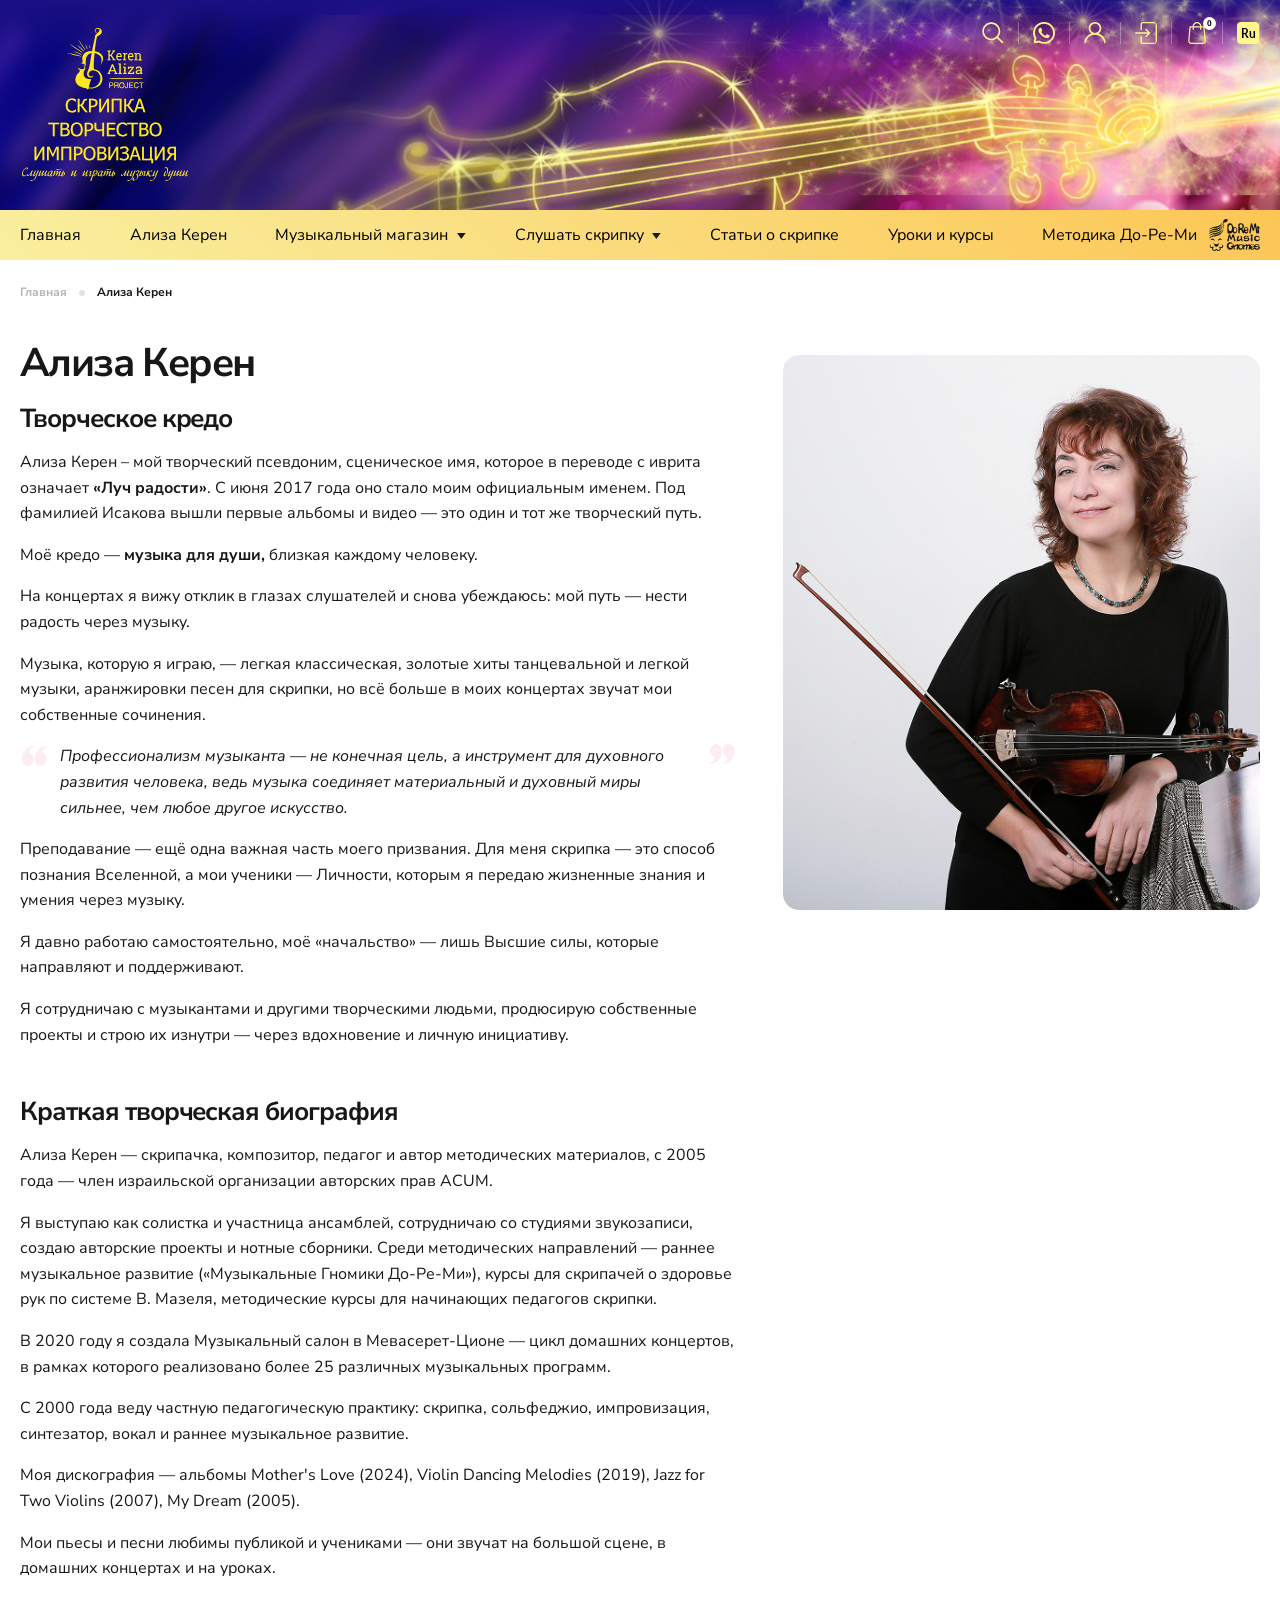
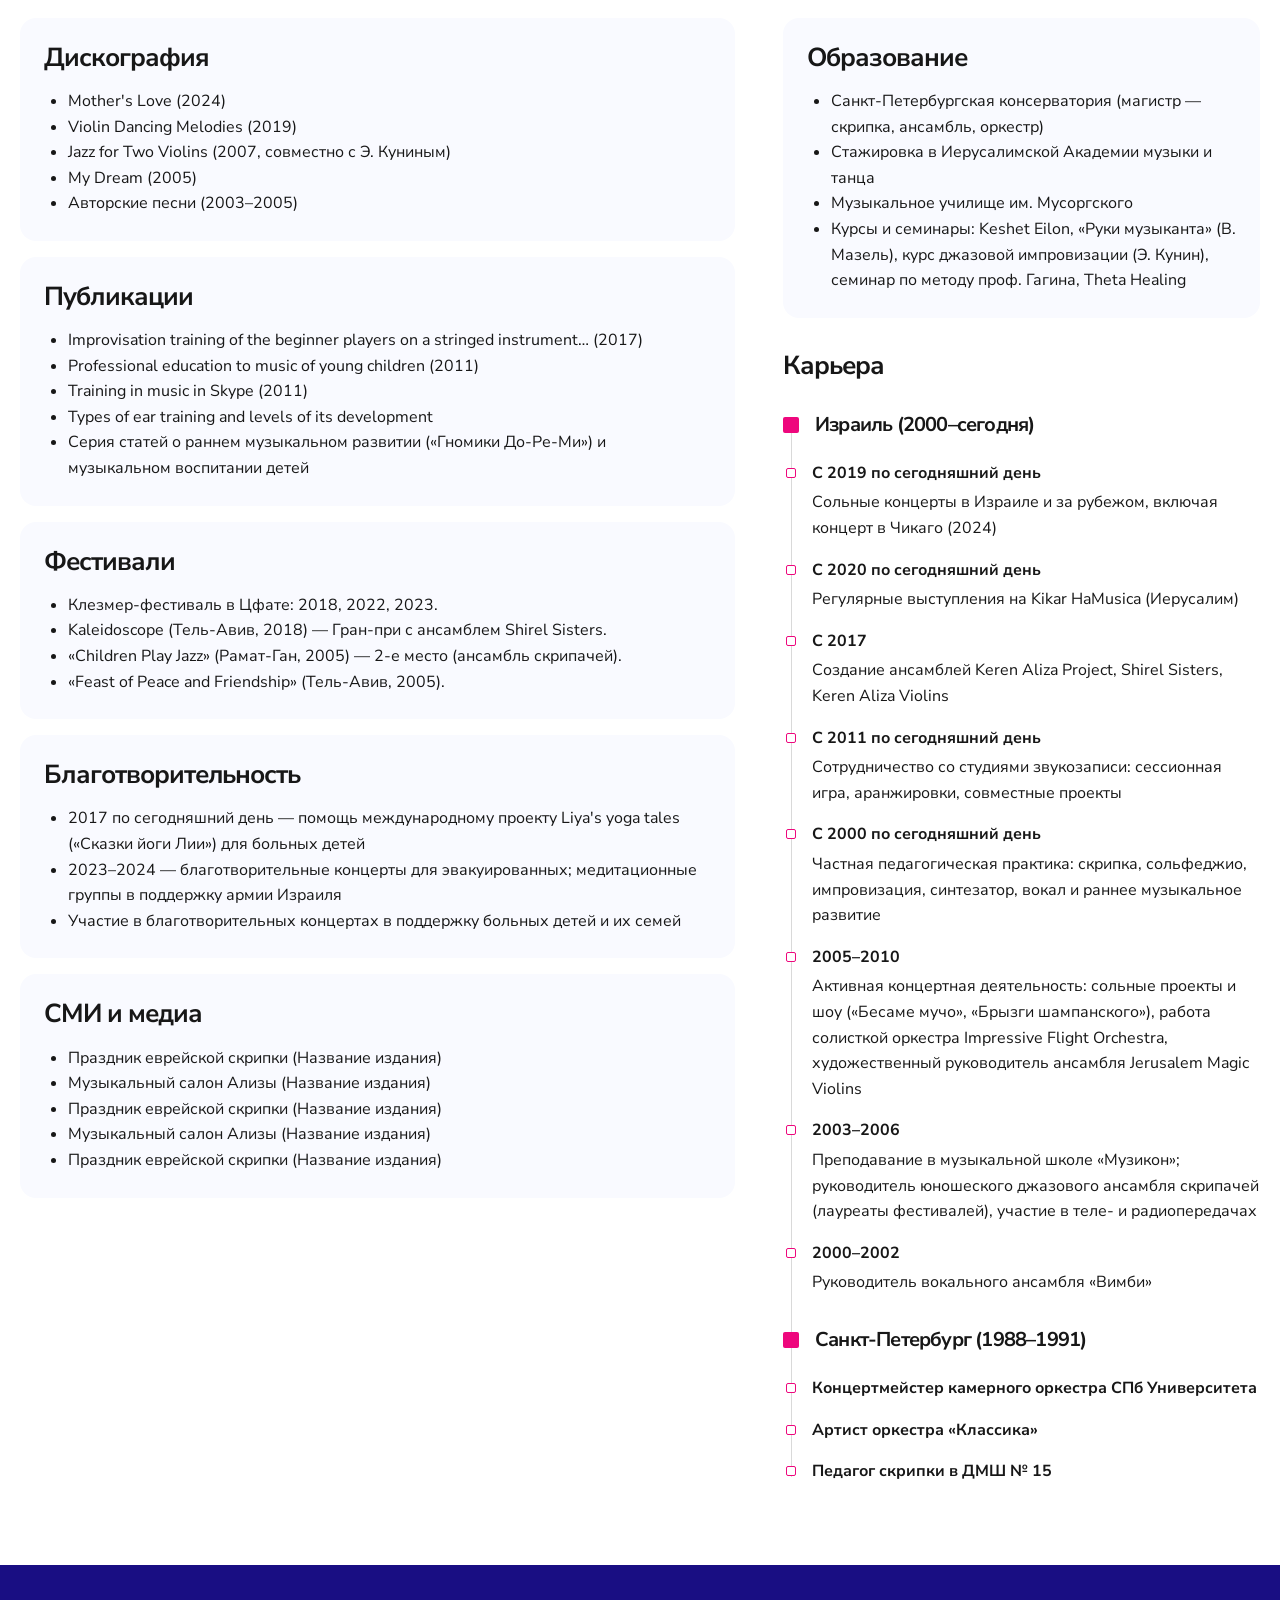
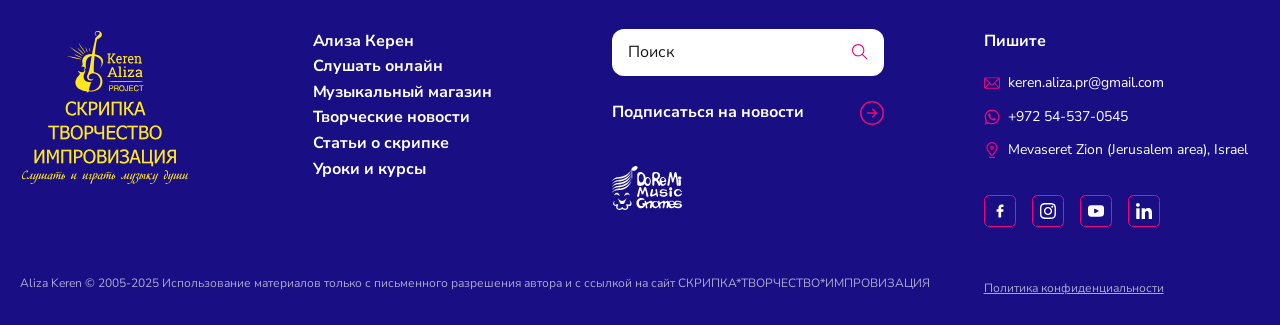
==== about.html @ bf6e474a "готовый проект" ====
<!DOCTYPE html>
<html lang="ru">

<head>
  <meta charset="UTF-8">
  <meta name="viewport" content="width=device-width, initial-scale=1.0">
  <title>About</title>
  <!-- Fonts -->
  <link rel="preconnect" href="https://fonts.googleapis.com">
  <link rel="preconnect" href="https://fonts.gstatic.com" crossorigin>
  <link href="https://fonts.googleapis.com/css2?family=Heebo:wght@100..900&family=Lato:ital,wght@0,100;0,300;0,400;0,700;0,900;1,100;1,300;1,400;1,700;1,900&family=Nunito+Sans:ital,opsz,wght@0,6..12,200..1000;1,6..12,200..1000&display=swap&_v=20260304234804" rel="stylesheet">

  <!-- Swiper -->
  <link rel="stylesheet" href="https://cdn.jsdelivr.net/npm/swiper@11/swiper-bundle.min.css?_v=20260304234804">

  <!-- Fancybox -->
  <link rel="stylesheet" href="https://cdn.jsdelivr.net/npm/@fancyapps/ui@5/dist/fancybox/fancybox.css?_v=20260304234804">

  <!-- Styles -->
  <link rel="stylesheet" href="css/styles.min.css?_v=20260304234804">

</head>

<body>
  <div class="header">
    <div class="header__top">
      <div class="header__top-bg"></div>
      <div class="header__top-content">
        <div class="header__top-content-left">
          <div class="header__logo">
            <a href="/" class="header__logo-link" aria-label="Keren Aliza Project - на главную">
              <img src="/img/svg/logo.svg" alt="Логотип Keren Aliza Project">
            </a>
          </div>
        </div>
        <div class="header__top-content-right">
          <ul class="header__actions">
            <li class="header__actions-item">
              <button class="header__actions-btn --search" aria-label="Поиск по сайту">
                <span class="visually-hidden">Поиск</span>
              </button>
            </li>
            <li class="header__actions-item">
              <a href="https://wa.me/79276666666" class="header__actions-btn --whatsapp" aria-label="Написать в WhatsApp">
                <span class="visually-hidden">WhatsApp</span>
              </a>
            </li>

            <li class="header__actions-item">
              <button class="header__actions-btn --user"></button>
            </li>
            <li class="header__actions-item">
              <a href="#" class="header__actions-btn --login"></a>
            </li>

            <li class="header__actions-item">
              <button class="header__actions-btn --cart" aria-label="Корзина, товаров: 0">
                <span class="header__actions-badge" aria-live="polite">0</span>
              </button>
            </li>

            <li class="header__actions-item">
              <button class="header__actions-btn --lang">Ru</button>
              <ul class="header__lang-menu">
                <li><a href="#">Ru</a></li>
                <li><a href="#">En</a></li>
              </ul>
            </li>
          </ul>
        </div>
      </div>
    </div>
    <div class="header__nav">
      <nav class="header__nav-content">
        <div class="header__app-nav" aria-label="Основная навигация">
          <a class="header__app-nav-item --shop" href="/shop">
            <img src="/img/svg/header_store.svg" alt="">
            <span>Магазин</span>
          </a>
          <button class="header__app-nav-item --menu" type="button">
            <span>Меню</span>
            <span class="header__app-nav-burger">
                        <span></span>
            </span>
          </button>
        </div>

        <ul class="header__nav-list">
          <li class="header__nav-item">
            <a href="#" class="header__nav-link">Главная</a>
          </li>
          <li class="header__nav-item">
            <a href="#" class="header__nav-link">Ализа Керен</a>
          </li>
          <li class="header__nav-item --has-submenu">
            <a href="#" class="header__nav-link">Музыкальный магазин</a>
          </li>
          <li class="header__nav-item --has-submenu">
            <a href="#" class="header__nav-link">Слушать скрипку</a>
            <div class="header__nav-submenu">
              <div class="header__nav-submenu-group">
                <h3 class="header__nav-submenu-title">Авторская музыка</h3>
                <ul class="header__nav-submenu-list">
                  <li class="header__nav-submenu-item">
                    <a href="#" class="header__nav-submenu-link">Танцевальная</a>
                  </li>
                  <li class="header__nav-submenu-item">
                    <a href="#" class="header__nav-submenu-link">Медленная</a>
                  </li>
                  <li class="header__nav-submenu-item">
                    <a href="#" class="header__nav-submenu-link">Еврейская</a>
                  </li>
                  <li class="header__nav-submenu-item">
                    <a href="#" class="header__nav-submenu-link">Песни</a>
                  </li>
                </ul>
              </div>
              <div class="header__nav-submenu-group">
                <h3 class="header__nav-submenu-title">Аранжировки и транскрипции</h3>
                <ul class="header__nav-submenu-list">
                  <li class="header__nav-submenu-item">
                    <a href="#" class="header__nav-submenu-link">Золотые хиты</a>
                  </li>
                  <li class="header__nav-submenu-item">
                    <a href="#" class="header__nav-submenu-link">Оперетта</a>
                  </li>
                  <li class="header__nav-submenu-item">
                    <a href="#" class="header__nav-submenu-link">Еврейская музыка</a>
                  </li>
                  <li class="header__nav-submenu-item">
                    <a href="#" class="header__nav-submenu-link">Ансамбли с певцами</a>
                  </li>
                </ul>
              </div>
            </div>
          </li>
          <li class="header__nav-item">
            <a href="#" class="header__nav-link">Статьи о скрипке</a>
          </li>
          <li class="header__nav-item">
            <a href="#" class="header__nav-link">Уроки и курсы</a>
          </li>
          <li class="header__nav-item --do-re-mi">
            <a href="#" class="header__nav-link">
              <span>Методика До-Ре-Ми</span>
              <img src="/img/svg/header_doremi.svg" alt="">
            </a>
          </li>
        </ul>
      </nav>
    </div>
  </div>

  <main>
    <nav class="breadcrumb container mt-24px" aria-label="breadcrumb">
      <ol>
        <li><a href="#">Главная</a></li>
        <li aria-current="page">Ализа Керен</li>
      </ol>
    </nav>

    <article class="about-page container row g-20px pt-38px pb-80px">
      <div class="col-12 col-lg-7">
        <h1>Ализа Керен</h1>

        <!-- Творческое кредо -->
        <section class="mt-16px">
          <h2>Творческое кредо</h2>

          <figure class="about-page__hero d-lg-none">
            <img class="rounded-16px" src="img/about-hero.png" alt="Ализа Керен — скрипачка">
          </figure>

          <p>
            Ализа Керен – мой творческий псевдоним, сценическое имя, которое в переводе с иврита означает
            <b>«Луч радости»</b>. С июня 2017 года оно стало моим официальным именем. Под фамилией Исакова
            вышли первые альбомы и видео — это один и тот же творческий путь.
          </p>

          <p>
            Моё кредо — <b>музыка для души,</b> близкая каждому человеку.
          </p>

          <p>
            На концертах я вижу отклик в глазах слушателей и снова убеждаюсь: мой путь — нести радость через музыку.
          </p>

          <p>
            Музыка, которую я играю, — легкая классическая, золотые хиты танцевальной и легкой музыки,
            аранжировки песен для скрипки, но всё больше в моих концертах звучат мои собственные сочинения.
          </p>

          <blockquote class="blockquote --quoted">
            <p class="text-16 fst-italic">
              Профессионализм музыканта — не конечная цель, а инструмент для духовного развития человека, ведь
              музыка соединяет материальный и духовный миры сильнее, чем любое другое искусство.
            </p>
          </blockquote>

          <p>
            Преподавание — ещё одна важная часть моего призвания. Для меня скрипка — это способ познания
            Вселенной, а мои ученики — Личности, которым я передаю жизненные знания и умения через музыку.
          </p>

          <p>
            Я давно работаю самостоятельно, моё «начальство» — лишь Высшие силы, которые направляют и
            поддерживают.
          </p>

          <p>
            Я сотрудничаю с музыкантами и другими творческими людьми, продюсирую собственные проекты и
            строю их изнутри — через вдохновение и личную инициативу.
          </p>
        </section>

        <!-- Биография -->
        <section class="mt-48px">
          <h2>Краткая творческая биография</h2>

          <p class="text-16--bold-italic">
            Ализа Керен — скрипачка, композитор, педагог и автор методических материалов, с 2005 года —
            член израильской организации авторских прав ACUM.
          </p>

          <p>
            Я выступаю как солистка и участница ансамблей, сотрудничаю со студиями звукозаписи, создаю авторские
            проекты и нотные сборники. Среди методических направлений — раннее музыкальное развитие («Музыкальные
            Гномики До-Ре-Ми»), курсы для скрипачей о здоровье рук по системе В. Мазеля, методические курсы для
            начинающих педагогов скрипки.
          </p>

          <p>
            В 2020 году я создала Музыкальный салон в Мевасерет-Ционе — цикл домашних концертов, в рамках которого
            реализовано более 25 различных музыкальных программ.
          </p>

          <p>
            С 2000 года веду частную педагогическую практику: скрипка, сольфеджио, импровизация, синтезатор, вокал и
            раннее музыкальное развитие.
          </p>

          <p>
            Моя дискография — альбомы <cite>Mother's Love</cite> (2024), <cite>Violin Dancing Melodies</cite>
            (2019), <cite>Jazz for Two Violins</cite> (2007), <cite>My Dream</cite> (2005).
          </p>

          <p>
            Мои пьесы и песни любимы публикой и учениками — они звучат на большой сцене, в домашних концертах и на
            уроках.
          </p>
        </section>
      </div>

      <div class="col-12 col-lg-5 ps-lg-28px d-none d-lg-block">
        <figure>
          <img class="rounded-16px" src="img/about-hero.png" alt="Ализа Керен — скрипачка">
        </figure>
      </div>



      <div class="col-12 col-lg-7">
        <!-- Дискография -->
        <section class="about-page-info">
          <h2>Дискография</h2>
          <ul>
            <li><cite>Mother's Love</cite> (2024)</li>
            <li><cite>Violin Dancing Melodies</cite> (2019)</li>
            <li><cite>Jazz for Two Violins</cite> (2007, совместно с Э. Куниным)</li>
            <li><cite>My Dream</cite> (2005)</li>
            <li>Авторские песни (2003–2005)</li>
          </ul>
        </section>

        <!-- Публикации -->
        <section class="about-page-info">
          <h2>Публикации</h2>
          <ul>
            <li><cite lang="en">Improvisation training of the beginner players on a stringed instrument…</cite>
              (2017)</li>
            <li><cite lang="en">Professional education to music of young children</cite> (2011)</li>
            <li><cite lang="en">Training in music in Skype</cite> (2011)</li>
            <li><cite lang="en">Types of ear training and levels of its development</cite></li>
            <li>Серия статей о раннем музыкальном развитии («Гномики До-Ре-Ми») и музыкальном воспитании детей</li>
          </ul>
        </section>

        <!-- Фестивали -->
        <section class="about-page-info">
          <h2>Фестивали</h2>
          <ul>
            <li>Клезмер-фестиваль в Цфате: 2018, 2022, 2023.</li>
            <li>Kaleidoscope (Тель-Авив, 2018) — Гран-при с ансамблем Shirel Sisters.</li>
            <li>«Children Play Jazz» (Рамат-Ган, 2005) — 2-е место (ансамбль скрипачей).</li>
            <li>«Feast of Peace and Friendship» (Тель-Авив, 2005).</li>
          </ul>
        </section>

        <!-- Благотворительность -->
        <section class="about-page-info">
          <h2>Благотворительность</h2>
          <ul>
            <li>2017 по сегодняшний день — помощь международному проекту <cite lang="en">Liya's yoga tales</cite>
              («Сказки йоги Лии») для больных детей</li>
            <li>2023–2024 — благотворительные концерты для эвакуированных; медитационные группы в поддержку армии
              Израиля</li>
            <li>Участие в благотворительных концертах в поддержку больных детей и их семей</li>
          </ul>
        </section>

        <!-- СМИ -->
        <section class="about-page-info">
          <h2>СМИ и медиа</h2>
          <ul>
            <li>Праздник еврейской скрипки (Название издания)</li>
            <li>Музыкальный салон Ализы (Название издания)</li>
            <li>Праздник еврейской скрипки (Название издания)</li>
            <li>Музыкальный салон Ализы (Название издания)</li>
            <li>Праздник еврейской скрипки (Название издания)</li>
          </ul>
        </section>
      </div>

      <div class="col-12 col-lg-5  ps-lg-28px">
        <!-- Образование -->
        <section class="about-page-info">
          <h2>Образование</h2>
          <ul>
            <li>Санкт-Петербургская консерватория (магистр — скрипка, ансамбль, оркестр)</li>
            <li>Стажировка в Иерусалимской Академии музыки и танца</li>
            <li>Музыкальное училище им. Мусоргского</li>
            <li>Курсы и семинары: Keshet Eilon, «Руки музыканта» (В. Мазель), курс джазовой импровизации (Э. Кунин),
              семинар по методу проф. Гагина, Theta Healing</li>
          </ul>
        </section>

        <!-- Карьера -->
        <section class="mt-32px">
          <h2>Карьера</h2>
          <div class="timeline">
            <section class="timeline__period">
              <h3>Израиль (2000–сегодня)</h3>
              <dl class="timeline__list">
                <dt>С 2019 по сегодняшний день</dt>
                <dd>Cольные концерты в Израиле и за рубежом, включая концерт в Чикаго (2024)</dd>

                <dt>С 2020 по сегодняшний день</dt>
                <dd>Регулярные выступления на Kikar HaMusica (Иерусалим)</dd>

                <dt>С 2017</dt>
                <dd>Создание ансамблей Keren Aliza Project, Shirel Sisters, Keren Aliza Violins</dd>

                <dt>С 2011 по сегодняшний день</dt>
                <dd>Сотрудничество со студиями звукозаписи: сессионная игра, аранжировки, совместные проекты
                </dd>

                <dt>С 2000 по сегодняшний день</dt>
                <dd>Частная педагогическая практика: скрипка, сольфеджио, импровизация, синтезатор, вокал и
                  раннее музыкальное развитие</dd>

                <dt>2005–2010</dt>
                <dd>Активная концертная деятельность: сольные проекты и шоу («Бесаме мучо», «Брызги
                  шампанского»), работа солисткой оркестра Impressive Flight Orchestra, художественный
                  руководитель ансамбля Jerusalem Magic Violins</dd>

                <dt>2003–2006</dt>
                <dd>Преподавание в музыкальной школе «Музикон»; руководитель юношеского джазового ансамбля
                  скрипачей (лауреаты фестивалей), участие в теле- и радиопередачах</dd>

                <dt>2000–2002</dt>
                <dd>Руководитель вокального ансамбля «Вимби»</dd>
              </dl>
            </section>

            <section class="timeline__period">
              <h3>Санкт-Петербург (1988–1991)</h3>
              <dl class="timeline__list">
                <dt>Концертмейстер камерного оркестра СПб Университета</dt>
                <dt>Артист оркестра «Классика»</dt>
                <dt>Педагог скрипки в ДМШ № 15</dt>
              </dl>
            </section>
          </div>
        </section>
      </div>
    </article>
  </main>

  <footer class="footer">
    <div class="footer__layout">
      <div class="footer__brand">
        <a href="#" class="footer__brand-link">
          <img class="footer__brand-logo" src="/img/svg/logo.svg" alt="">
        </a>
      </div>
      <nav class="footer__navigation">
        <ul class="footer__navigation-items">
          <li class="footer__navigation-item">
            <a class="footer__navigation-link" href="#">Ализа Керен</a>
          </li>
          <li class="footer__navigation-item">
            <a class="footer__navigation-link" href="#">Слушать онлайн</a>
          </li>
          <li class="footer__navigation-item">
            <a class="footer__navigation-link" href="#">Музыкальный магазин</a>
          </li>
          <li class="footer__navigation-item">
            <a class="footer__navigation-link" href="#">Творческие новости</a>
          </li>
          <li class="footer__navigation-item">
            <a class="footer__navigation-link" href="#">Статьи о скрипке</a>
          </li>
          <li class="footer__navigation-item">
            <a class="footer__navigation-link" href="#">Уроки и курсы</a>
          </li>
        </ul>
      </nav>
      <div class="footer__search">
        <form action="javascript:void();" class="footer__search-box">
          <input type="text" name="search" class="footer__search-field" placeholder="Поиск">
        </form>
        <a class="footer__newsletter-link" href="#">
          <span>Подписаться на новости</span>
        </a>
      </div>
      <div class="footer__partner">
        <a href="#" class="footer__partner-link">
          <img class="footer__partner-logo" src="/img/svg/footer_doremi.svg" alt="">
        </a>
      </div>
      <div class="footer__contacts">
        <div class="footer__contacts-title">Пишите</div>
        <ul class="footer__contacts-items">
          <li class="footer__contacts-item --mail">
            <a href="#">keren.aliza.pr@gmail.com</a>
          </li>
          <li class="footer__contacts-item --whatsapp">
            <a href="#">+972 54-537-0545</a>
          </li>
          <li class="footer__contacts-item --address">
            <a href="#">Mevaseret Zion (Jerusalem area), Israel</a>
          </li>
        </ul>
        <ul class="footer__contacts-socials">
          <li class="footer__contacts-social">
            <a class="footer__contacts-social-link" href="#">
              <svg width="16" height="16" viewBox="0 0 16 16" fill="none" xmlns="http://www.w3.org/2000/svg">
                <path d="M6.46395 8.83172C6.41595 8.83172 5.35995 8.83172 4.87995 8.83172C4.62395 8.83172 4.54395 8.73572 4.54395 8.49572C4.54395 7.85572 4.54395 7.19972 4.54395 6.55972C4.54395 6.30372 4.63995 6.22372 4.87995 6.22372H6.46395C6.46395 6.17572 6.46395 5.24772 6.46395 4.81572C6.46395 4.17572 6.57595 3.56772 6.89595 3.00772C7.23195 2.43172 7.71195 2.04772 8.31995 1.82372C8.71995 1.67972 9.11995 1.61572 9.55195 1.61572H11.1199C11.3439 1.61572 11.4399 1.71172 11.4399 1.93572V3.75972C11.4399 3.98372 11.3439 4.07972 11.1199 4.07972C10.6879 4.07972 10.2559 4.07972 9.82395 4.09572C9.39195 4.09572 9.16795 4.30372 9.16795 4.75172C9.15195 5.23172 9.16795 5.69572 9.16795 6.19172H11.0239C11.2799 6.19172 11.3759 6.28772 11.3759 6.54372V8.47972C11.3759 8.73572 11.2959 8.81572 11.0239 8.81572C10.4479 8.81572 9.21595 8.81572 9.16795 8.81572V14.0317C9.16795 14.3037 9.08795 14.3997 8.79995 14.3997C8.12795 14.3997 7.47195 14.3997 6.79995 14.3997C6.55995 14.3997 6.46395 14.3037 6.46395 14.0637C6.46395 12.3837 6.46395 8.87972 6.46395 8.83172Z" />
              </svg>
            </a>
          </li>
          <li class="footer__contacts-social">
            <a class="footer__contacts-social-link" href="#">
              <svg width="16" height="16" viewBox="0 0 16 16" fill="none" xmlns="http://www.w3.org/2000/svg">
                <g clip-path="url(#clip0_4588_23895)">
                  <path d="M8.00279 3.89209C5.73413 3.89209 3.89746 5.73076 3.89746 7.99742C3.89746 10.2661 5.73613 12.1028 8.00279 12.1028C10.2715 12.1028 12.1081 10.2641 12.1081 7.99742C12.1081 5.72876 10.2695 3.89209 8.00279 3.89209ZM8.00279 10.6621C6.53013 10.6621 5.33813 9.46942 5.33813 7.99742C5.33813 6.52542 6.53079 5.33276 8.00279 5.33276C9.47479 5.33276 10.6675 6.52542 10.6675 7.99742C10.6681 9.46942 9.47546 10.6621 8.00279 10.6621Z" />
                  <path d="M11.2988 0.0507461C9.82682 -0.0179206 6.18082 -0.0145873 4.70749 0.0507461C3.41282 0.111413 2.27082 0.424079 1.35015 1.34475C-0.188515 2.88341 0.00815151 4.95675 0.00815151 7.99741C0.00815151 11.1094 -0.165182 13.1347 1.35015 14.6501C2.89482 16.1941 4.99815 15.9921 8.00282 15.9921C11.0855 15.9921 12.1495 15.9941 13.2395 15.5721C14.7215 14.9967 15.8402 13.6721 15.9495 11.2927C16.0188 9.82008 16.0148 6.17475 15.9495 4.70141C15.8175 1.89275 14.3102 0.189413 11.2988 0.0507461ZM13.6288 13.6321C12.6202 14.6407 11.2208 14.5507 7.98349 14.5507C4.65015 14.5507 3.31348 14.6001 2.33815 13.6221C1.21482 12.5041 1.41815 10.7087 1.41815 7.98675C1.41815 4.30341 1.04015 1.65075 4.73682 1.46141C5.58615 1.43141 5.83615 1.42141 7.97415 1.42141L8.00415 1.44141C11.5568 1.44141 14.3442 1.06941 14.5115 4.76541C14.5495 5.60875 14.5582 5.86208 14.5582 7.99675C14.5575 11.2914 14.6202 12.6361 13.6288 13.6321Z" />
                  <path d="M12.2706 4.68917C12.8004 4.68917 13.2299 4.25967 13.2299 3.72984C13.2299 3.20002 12.8004 2.77051 12.2706 2.77051C11.7408 2.77051 11.3113 3.20002 11.3113 3.72984C11.3113 4.25967 11.7408 4.68917 12.2706 4.68917Z" />
                </g>
                <defs>
                  <clipPath id="clip0_4588_23895">
                    <rect width="16" height="16" fill="white" />
                  </clipPath>
                </defs>
              </svg>
            </a>
          </li>
          <li class="footer__contacts-social">
            <a class="footer__contacts-social-link" href="#">
              <svg width="16" height="16" viewBox="0 0 16 16" fill="none" xmlns="http://www.w3.org/2000/svg">
                <path d="M15.3764 3.33624C14.7988 2.64968 13.7325 2.36963 11.6961 2.36963H4.30379C2.22075 2.36963 1.13636 2.66775 0.560981 3.39869C0 4.11136 0 5.16142 0 6.61474V9.38475C0 12.2003 0.6656 13.6298 4.30379 13.6298H11.6961C13.4621 13.6298 14.4407 13.3827 15.0738 12.7768C15.723 12.1555 16 11.141 16 9.38475V6.61474C16 5.08209 15.9566 4.02584 15.3764 3.33624ZM10.2721 8.38217L6.91525 10.1365C6.84021 10.1758 6.75814 10.1952 6.67618 10.1952C6.58338 10.1952 6.49079 10.1702 6.40877 10.1206C6.25435 10.027 6.16005 9.85964 6.16005 9.6791V6.1816C6.16005 6.00137 6.25409 5.83414 6.40821 5.74052C6.56237 5.64689 6.75412 5.64049 6.91406 5.72359L10.2709 7.46666C10.4417 7.55533 10.5489 7.73164 10.5492 7.924C10.5494 8.11652 10.4426 8.29309 10.2721 8.38217Z" />
              </svg>
            </a>
          </li>
          <li class="footer__contacts-social">
            <a class="footer__contacts-social-link" href="#">
              <svg width="16" height="16" viewBox="0 0 16 16" fill="none" xmlns="http://www.w3.org/2000/svg">
                <g clip-path="url(#clip0_4588_23906)">
                  <path d="M15.9958 16L15.9998 15.9993V10.1313C15.9998 7.26065 15.3818 5.04932 12.0258 5.04932C10.4125 5.04932 9.32985 5.93465 8.88785 6.77398H8.84118V5.31732H5.65918V15.9993H8.97251V10.71C8.97251 9.31732 9.23651 7.97065 10.9612 7.97065C12.6605 7.97065 12.6858 9.55998 12.6858 10.7993V16H15.9958Z" />
                  <path d="M0.263916 5.31787H3.58125V15.9999H0.263916V5.31787Z" />
                  <path d="M1.92133 0C0.860667 0 0 0.860667 0 1.92133C0 2.982 0.860667 3.86067 1.92133 3.86067C2.982 3.86067 3.84267 2.982 3.84267 1.92133C3.842 0.860667 2.98133 0 1.92133 0Z" />
                </g>
                <defs>
                  <clipPath id="clip0_4588_23906">
                    <rect width="16" height="16" fill="white" />
                  </clipPath>
                </defs>
              </svg>
            </a>
          </li>
        </ul>

      </div>
      <div class="footer__legal">
        <span>Aliza Keren © 2005-2025 Использование материалов только с письменного разрешения автора и с ссылкой на
                сайт СКРИПКА*ТВОРЧЕСТВО*ИМПРОВИЗАЦИЯ</span>
      </div>
      <div class="footer__privacy">
        <a class="footer__privacy-link" href="#">Политика конфиденциальности</a>
      </div>
    </div>
  </footer>
  <!-- Swiper -->
  <script src="https://cdn.jsdelivr.net/npm/swiper@11/swiper-bundle.min.js?_v=20260304234804"></script>

  <!-- Fancybox -->
  <script src="https://cdn.jsdelivr.net/npm/@fancyapps/ui@5/dist/fancybox/fancybox.umd.js?_v=20260304234804"></script>

  <!-- Main script -->
  <script src="js/index.min.js?_v=20260304234804"></script>

</body>

</html>
---- css/styles.min.css ----
abbr,address,article,aside,audio,b,blockquote,body,canvas,caption,cite,code,dd,del,details,dfn,div,dl,dt,em,fieldset,figcaption,figure,footer,form,h1,h2,h3,h4,h5,h6,header,hgroup,html,i,iframe,img,ins,kbd,label,legend,li,mark,menu,nav,object,ol,p,pre,q,samp,section,small,span,strong,sub,summary,sup,table,tbody,td,tfoot,th,thead,time,tr,ul,var,video{margin:0;padding:0;border:0;outline:0;font-size:100%;vertical-align:baseline;background:0 0}body{line-height:1}article,aside,details,figcaption,figure,footer,header,hgroup,menu,nav,section{display:block}nav ul{list-style:none}blockquote,q{quotes:none}blockquote:after,blockquote:before,q:after,q:before{content:"";content:none}a{margin:0;padding:0;font-size:100%;vertical-align:baseline;background:0 0}ins{background-color:#ff9;color:#000;text-decoration:none}mark{background-color:#ff9;color:#000;font-style:italic;font-weight:700}del{text-decoration:line-through}abbr[title],dfn[title]{border-bottom:1px dotted;cursor:help}table{border-collapse:collapse;border-spacing:0}hr{display:block;height:1px;border:0;border-top:1px solid #ccc;margin:1em 0;padding:0}input,select{vertical-align:middle}*,::after,::before{-webkit-box-sizing:border-box;box-sizing:border-box}body,html{height:100%}body{color:#171717;font-family:"Nunito Sans",sans-serif;font-size:16px;line-height:160%;font-weight:400;letter-spacing:0}img{display:block}ul{list-style:none}body.--no-scroll{overflow:hidden}.d-none{display:none!important}.h1,h1{margin:0;font-family:"Nunito Sans",sans-serif;font-weight:700;font-size:40px;line-height:120%;letter-spacing:-.04em}.h2,h2{margin:0;font-family:"Nunito Sans",sans-serif;font-weight:700;font-size:26px;line-height:120%;letter-spacing:-.04em}.h3,h3{margin:0;font-family:"Nunito Sans",sans-serif;font-weight:700;font-size:20px;line-height:120%;letter-spacing:-.04em}.h4,h4{margin:0;font-family:"Nunito Sans",sans-serif;font-weight:700;font-size:16px;line-height:120%;letter-spacing:-.04em}.h5,h5{margin:0;font-family:"Nunito Sans",sans-serif;font-weight:700;font-size:16px;line-height:120%;letter-spacing:-.04em;font-size:14px}.h6,h6{margin:0;font-family:"Nunito Sans",sans-serif;font-weight:700;font-size:16px;line-height:120%;letter-spacing:-.04em;font-size:12px}.text-12{font-family:"Nunito Sans",sans-serif;font-size:12px;line-height:140%;font-weight:400;letter-spacing:0}.text-12-bold,.text-12.fw-bold{font-weight:700}.text-14{font-family:"Nunito Sans",sans-serif;font-size:14px;line-height:160%;font-weight:400;letter-spacing:0}.text-14-bold,.text-14.fw-bold{font-weight:700}.text-16{font-family:"Nunito Sans",sans-serif;font-size:16px;line-height:160%;font-weight:400;letter-spacing:0}.text-16-medium,.text-16.fw-medium{font-weight:500}.text-16-bold,.text-16.fw-bold{font-weight:700}.text-16-bold-italic{font-weight:700;font-style:italic;line-height:120%;letter-spacing:-.04em}.text-muted{color:#6c757d}.text-primary{color:#190e83}.text-start{text-align:left}.text-center{text-align:center}.text-end{text-align:right}.text-lowercase{text-transform:lowercase}.text-uppercase{text-transform:uppercase}.text-capitalize{text-transform:capitalize}.fw-regular{font-weight:400}.fw-medium{font-weight:500}.fw-semibold{font-weight:600}.fw-bold{font-weight:700}.fst-normal{font-style:normal}.fst-italic{font-style:italic}.text-nowrap{white-space:nowrap}.text-truncate{overflow:hidden;text-overflow:ellipsis;white-space:nowrap}.green-box,.red-box{height:200px;width:100%;border-radius:20px;background-color:red}.green-box{background-color:green}.container{max-width:1360px;padding:0 20px;margin:0 auto}.container-fluid{width:100%;padding:0 20px}.row{display:-ms-grid;display:grid;-ms-grid-columns:(1fr)[12];grid-template-columns:repeat(12,1fr)}.row-cols-1{-ms-grid-columns:(1fr)[1];grid-template-columns:repeat(1,1fr)}.row-cols-1>*{-ms-grid-column-span:1;grid-column:span 1}.row-cols-2{-ms-grid-columns:(1fr)[2];grid-template-columns:repeat(2,1fr)}.row-cols-2>*{-ms-grid-column-span:1;grid-column:span 1}.row-cols-3{-ms-grid-columns:(1fr)[3];grid-template-columns:repeat(3,1fr)}.row-cols-3>*{-ms-grid-column-span:1;grid-column:span 1}.row-cols-4{-ms-grid-columns:(1fr)[4];grid-template-columns:repeat(4,1fr)}.row-cols-4>*{-ms-grid-column-span:1;grid-column:span 1}.row-cols-5{-ms-grid-columns:(1fr)[5];grid-template-columns:repeat(5,1fr)}.row-cols-5>*{-ms-grid-column-span:1;grid-column:span 1}.row-cols-6{-ms-grid-columns:(1fr)[6];grid-template-columns:repeat(6,1fr)}.row-cols-6>*{-ms-grid-column-span:1;grid-column:span 1}.row-cols-7{-ms-grid-columns:(1fr)[7];grid-template-columns:repeat(7,1fr)}.row-cols-7>*{-ms-grid-column-span:1;grid-column:span 1}.row-cols-8{-ms-grid-columns:(1fr)[8];grid-template-columns:repeat(8,1fr)}.row-cols-8>*{-ms-grid-column-span:1;grid-column:span 1}.row-cols-9{-ms-grid-columns:(1fr)[9];grid-template-columns:repeat(9,1fr)}.row-cols-9>*{-ms-grid-column-span:1;grid-column:span 1}.row-cols-10{-ms-grid-columns:(1fr)[10];grid-template-columns:repeat(10,1fr)}.row-cols-10>*{-ms-grid-column-span:1;grid-column:span 1}.row-cols-11{-ms-grid-columns:(1fr)[11];grid-template-columns:repeat(11,1fr)}.row-cols-11>*{-ms-grid-column-span:1;grid-column:span 1}.row-cols-12{-ms-grid-columns:(1fr)[12];grid-template-columns:repeat(12,1fr)}.row-cols-12>*{-ms-grid-column-span:1;grid-column:span 1}.col-1{-ms-grid-column-span:1;grid-column:span 1}.col-2{-ms-grid-column-span:2;grid-column:span 2}.col-3{-ms-grid-column-span:3;grid-column:span 3}.col-4{-ms-grid-column-span:4;grid-column:span 4}.col-5{-ms-grid-column-span:5;grid-column:span 5}.col-6{-ms-grid-column-span:6;grid-column:span 6}.col-7{-ms-grid-column-span:7;grid-column:span 7}.col-8{-ms-grid-column-span:8;grid-column:span 8}.col-9{-ms-grid-column-span:9;grid-column:span 9}.col-10{-ms-grid-column-span:10;grid-column:span 10}.col-11{-ms-grid-column-span:11;grid-column:span 11}.col-12{-ms-grid-column-span:12;grid-column:span 12}.g-0{gap:0}.gx-0{-webkit-column-gap:0;-moz-column-gap:0;column-gap:0}.gy-0{row-gap:0}.g-1{gap:.25rem}.gx-1{-webkit-column-gap:.25rem;-moz-column-gap:.25rem;column-gap:.25rem}.gy-1{row-gap:.25rem}.g-2{gap:.5rem}.gx-2{-webkit-column-gap:.5rem;-moz-column-gap:.5rem;column-gap:.5rem}.gy-2{row-gap:.5rem}.g-3{gap:1rem}.gx-3{-webkit-column-gap:1rem;-moz-column-gap:1rem;column-gap:1rem}.gy-3{row-gap:1rem}.g-4{gap:1.5rem}.gx-4{-webkit-column-gap:1.5rem;-moz-column-gap:1.5rem;column-gap:1.5rem}.gy-4{row-gap:1.5rem}.g-5{gap:3rem}.gx-5{-webkit-column-gap:3rem;-moz-column-gap:3rem;column-gap:3rem}.gy-5{row-gap:3rem}.g-20px{gap:20px}.gx-20px{-webkit-column-gap:20px;-moz-column-gap:20px;column-gap:20px}.gy-20px{row-gap:20px}.g-32px{gap:32px}.gx-32px{-webkit-column-gap:32px;-moz-column-gap:32px;column-gap:32px}.gy-32px{row-gap:32px}.g-40px{gap:40px}.gx-40px{-webkit-column-gap:40px;-moz-column-gap:40px;column-gap:40px}.gy-40px{row-gap:40px}.m-auto{margin:auto!important}.mx-auto{margin-left:auto!important;margin-right:auto!important}.my-auto{margin-top:auto!important;margin-bottom:auto!important}.mt-auto{margin-top:auto!important}.mb-auto{margin-bottom:auto!important}.ms-auto{margin-left:auto!important}.me-auto{margin-right:auto!important}.p-auto{padding:auto!important}.px-auto{padding-left:auto!important;padding-right:auto!important}.py-auto{padding-top:auto!important;padding-bottom:auto!important}.pt-auto{padding-top:auto!important}.pb-auto{padding-bottom:auto!important}.ps-auto{padding-left:auto!important}.pe-auto{padding-right:auto!important}.m-0{margin:0!important}.mx-0{margin-left:0!important;margin-right:0!important}.my-0{margin-top:0!important;margin-bottom:0!important}.mt-0{margin-top:0!important}.mb-0{margin-bottom:0!important}.ms-0{margin-left:0!important}.me-0{margin-right:0!important}.p-0{padding:0!important}.px-0{padding-left:0!important;padding-right:0!important}.py-0{padding-top:0!important;padding-bottom:0!important}.pt-0{padding-top:0!important}.pb-0{padding-bottom:0!important}.ps-0{padding-left:0!important}.pe-0{padding-right:0!important}.m-1{margin:.25rem!important}.mx-1{margin-left:.25rem!important;margin-right:.25rem!important}.my-1{margin-top:.25rem!important;margin-bottom:.25rem!important}.mt-1{margin-top:.25rem!important}.mb-1{margin-bottom:.25rem!important}.ms-1{margin-left:.25rem!important}.me-1{margin-right:.25rem!important}.p-1{padding:.25rem!important}.px-1{padding-left:.25rem!important;padding-right:.25rem!important}.py-1{padding-top:.25rem!important;padding-bottom:.25rem!important}.pt-1{padding-top:.25rem!important}.pb-1{padding-bottom:.25rem!important}.ps-1{padding-left:.25rem!important}.pe-1{padding-right:.25rem!important}.m-2{margin:.5rem!important}.mx-2{margin-left:.5rem!important;margin-right:.5rem!important}.my-2{margin-top:.5rem!important;margin-bottom:.5rem!important}.mt-2{margin-top:.5rem!important}.mb-2{margin-bottom:.5rem!important}.ms-2{margin-left:.5rem!important}.me-2{margin-right:.5rem!important}.p-2{padding:.5rem!important}.px-2{padding-left:.5rem!important;padding-right:.5rem!important}.py-2{padding-top:.5rem!important;padding-bottom:.5rem!important}.pt-2{padding-top:.5rem!important}.pb-2{padding-bottom:.5rem!important}.ps-2{padding-left:.5rem!important}.pe-2{padding-right:.5rem!important}.m-3{margin:1rem!important}.mx-3{margin-left:1rem!important;margin-right:1rem!important}.my-3{margin-top:1rem!important;margin-bottom:1rem!important}.mt-3{margin-top:1rem!important}.mb-3{margin-bottom:1rem!important}.ms-3{margin-left:1rem!important}.me-3{margin-right:1rem!important}.p-3{padding:1rem!important}.px-3{padding-left:1rem!important;padding-right:1rem!important}.py-3{padding-top:1rem!important;padding-bottom:1rem!important}.pt-3{padding-top:1rem!important}.pb-3{padding-bottom:1rem!important}.ps-3{padding-left:1rem!important}.pe-3{padding-right:1rem!important}.m-4{margin:1.5rem!important}.mx-4{margin-left:1.5rem!important;margin-right:1.5rem!important}.my-4{margin-top:1.5rem!important;margin-bottom:1.5rem!important}.mt-4{margin-top:1.5rem!important}.mb-4{margin-bottom:1.5rem!important}.ms-4{margin-left:1.5rem!important}.me-4{margin-right:1.5rem!important}.p-4{padding:1.5rem!important}.px-4{padding-left:1.5rem!important;padding-right:1.5rem!important}.py-4{padding-top:1.5rem!important;padding-bottom:1.5rem!important}.pt-4{padding-top:1.5rem!important}.pb-4{padding-bottom:1.5rem!important}.ps-4{padding-left:1.5rem!important}.pe-4{padding-right:1.5rem!important}.m-5{margin:3rem!important}.mx-5{margin-left:3rem!important;margin-right:3rem!important}.my-5{margin-top:3rem!important;margin-bottom:3rem!important}.mt-5{margin-top:3rem!important}.mb-5{margin-bottom:3rem!important}.ms-5{margin-left:3rem!important}.me-5{margin-right:3rem!important}.p-5{padding:3rem!important}.px-5{padding-left:3rem!important;padding-right:3rem!important}.py-5{padding-top:3rem!important;padding-bottom:3rem!important}.pt-5{padding-top:3rem!important}.pb-5{padding-bottom:3rem!important}.ps-5{padding-left:3rem!important}.pe-5{padding-right:3rem!important}.m-12px{margin:12px!important}.mx-12px{margin-left:12px!important;margin-right:12px!important}.my-12px{margin-top:12px!important;margin-bottom:12px!important}.mt-12px{margin-top:12px!important}.mb-12px{margin-bottom:12px!important}.ms-12px{margin-left:12px!important}.me-12px{margin-right:12px!important}.p-12px{padding:12px!important}.px-12px{padding-left:12px!important;padding-right:12px!important}.py-12px{padding-top:12px!important;padding-bottom:12px!important}.pt-12px{padding-top:12px!important}.pb-12px{padding-bottom:12px!important}.ps-12px{padding-left:12px!important}.pe-12px{padding-right:12px!important}.m-16px{margin:16px!important}.mx-16px{margin-left:16px!important;margin-right:16px!important}.my-16px{margin-top:16px!important;margin-bottom:16px!important}.mt-16px{margin-top:16px!important}.mb-16px{margin-bottom:16px!important}.ms-16px{margin-left:16px!important}.me-16px{margin-right:16px!important}.p-16px{padding:16px!important}.px-16px{padding-left:16px!important;padding-right:16px!important}.py-16px{padding-top:16px!important;padding-bottom:16px!important}.pt-16px{padding-top:16px!important}.pb-16px{padding-bottom:16px!important}.ps-16px{padding-left:16px!important}.pe-16px{padding-right:16px!important}.m-20px{margin:20px!important}.mx-20px{margin-left:20px!important;margin-right:20px!important}.my-20px{margin-top:20px!important;margin-bottom:20px!important}.mt-20px{margin-top:20px!important}.mb-20px{margin-bottom:20px!important}.ms-20px{margin-left:20px!important}.me-20px{margin-right:20px!important}.p-20px{padding:20px!important}.px-20px{padding-left:20px!important;padding-right:20px!important}.py-20px{padding-top:20px!important;padding-bottom:20px!important}.pt-20px{padding-top:20px!important}.pb-20px{padding-bottom:20px!important}.ps-20px{padding-left:20px!important}.pe-20px{padding-right:20px!important}.m-24px{margin:24px!important}.mx-24px{margin-left:24px!important;margin-right:24px!important}.my-24px{margin-top:24px!important;margin-bottom:24px!important}.mt-24px{margin-top:24px!important}.mb-24px{margin-bottom:24px!important}.ms-24px{margin-left:24px!important}.me-24px{margin-right:24px!important}.p-24px{padding:24px!important}.px-24px{padding-left:24px!important;padding-right:24px!important}.py-24px{padding-top:24px!important;padding-bottom:24px!important}.pt-24px{padding-top:24px!important}.pb-24px{padding-bottom:24px!important}.ps-24px{padding-left:24px!important}.pe-24px{padding-right:24px!important}.m-28px{margin:28px!important}.mx-28px{margin-left:28px!important;margin-right:28px!important}.my-28px{margin-top:28px!important;margin-bottom:28px!important}.mt-28px{margin-top:28px!important}.mb-28px{margin-bottom:28px!important}.ms-28px{margin-left:28px!important}.me-28px{margin-right:28px!important}.p-28px{padding:28px!important}.px-28px{padding-left:28px!important;padding-right:28px!important}.py-28px{padding-top:28px!important;padding-bottom:28px!important}.pt-28px{padding-top:28px!important}.pb-28px{padding-bottom:28px!important}.ps-28px{padding-left:28px!important}.pe-28px{padding-right:28px!important}.m-30px{margin:30px!important}.mx-30px{margin-left:30px!important;margin-right:30px!important}.my-30px{margin-top:30px!important;margin-bottom:30px!important}.mt-30px{margin-top:30px!important}.mb-30px{margin-bottom:30px!important}.ms-30px{margin-left:30px!important}.me-30px{margin-right:30px!important}.p-30px{padding:30px!important}.px-30px{padding-left:30px!important;padding-right:30px!important}.py-30px{padding-top:30px!important;padding-bottom:30px!important}.pt-30px{padding-top:30px!important}.pb-30px{padding-bottom:30px!important}.ps-30px{padding-left:30px!important}.pe-30px{padding-right:30px!important}.m-32px{margin:32px!important}.mx-32px{margin-left:32px!important;margin-right:32px!important}.my-32px{margin-top:32px!important;margin-bottom:32px!important}.mt-32px{margin-top:32px!important}.mb-32px{margin-bottom:32px!important}.ms-32px{margin-left:32px!important}.me-32px{margin-right:32px!important}.p-32px{padding:32px!important}.px-32px{padding-left:32px!important;padding-right:32px!important}.py-32px{padding-top:32px!important;padding-bottom:32px!important}.pt-32px{padding-top:32px!important}.pb-32px{padding-bottom:32px!important}.ps-32px{padding-left:32px!important}.pe-32px{padding-right:32px!important}.m-38px{margin:38px!important}.mx-38px{margin-left:38px!important;margin-right:38px!important}.my-38px{margin-top:38px!important;margin-bottom:38px!important}.mt-38px{margin-top:38px!important}.mb-38px{margin-bottom:38px!important}.ms-38px{margin-left:38px!important}.me-38px{margin-right:38px!important}.p-38px{padding:38px!important}.px-38px{padding-left:38px!important;padding-right:38px!important}.py-38px{padding-top:38px!important;padding-bottom:38px!important}.pt-38px{padding-top:38px!important}.pb-38px{padding-bottom:38px!important}.ps-38px{padding-left:38px!important}.pe-38px{padding-right:38px!important}.m-40px{margin:40px!important}.mx-40px{margin-left:40px!important;margin-right:40px!important}.my-40px{margin-top:40px!important;margin-bottom:40px!important}.mt-40px{margin-top:40px!important}.mb-40px{margin-bottom:40px!important}.ms-40px{margin-left:40px!important}.me-40px{margin-right:40px!important}.p-40px{padding:40px!important}.px-40px{padding-left:40px!important;padding-right:40px!important}.py-40px{padding-top:40px!important;padding-bottom:40px!important}.pt-40px{padding-top:40px!important}.pb-40px{padding-bottom:40px!important}.ps-40px{padding-left:40px!important}.pe-40px{padding-right:40px!important}.m-48px{margin:48px!important}.mx-48px{margin-left:48px!important;margin-right:48px!important}.my-48px{margin-top:48px!important;margin-bottom:48px!important}.mt-48px{margin-top:48px!important}.mb-48px{margin-bottom:48px!important}.ms-48px{margin-left:48px!important}.me-48px{margin-right:48px!important}.p-48px{padding:48px!important}.px-48px{padding-left:48px!important;padding-right:48px!important}.py-48px{padding-top:48px!important;padding-bottom:48px!important}.pt-48px{padding-top:48px!important}.pb-48px{padding-bottom:48px!important}.ps-48px{padding-left:48px!important}.pe-48px{padding-right:48px!important}.m-80px{margin:80px!important}.mx-80px{margin-left:80px!important;margin-right:80px!important}.my-80px{margin-top:80px!important;margin-bottom:80px!important}.mt-80px{margin-top:80px!important}.mb-80px{margin-bottom:80px!important}.ms-80px{margin-left:80px!important}.me-80px{margin-right:80px!important}.p-80px{padding:80px!important}.px-80px{padding-left:80px!important;padding-right:80px!important}.py-80px{padding-top:80px!important;padding-bottom:80px!important}.pt-80px{padding-top:80px!important}.pb-80px{padding-bottom:80px!important}.ps-80px{padding-left:80px!important}.pe-80px{padding-right:80px!important}.rounded-12px{border-radius:12px!important}.rounded-16px{border-radius:16px!important}.d-none{display:none!important}.d-block{display:block!important}.d-flex{display:-webkit-box!important;display:-ms-flexbox!important;display:flex!important}.d-inline{display:inline!important}.d-inline-block{display:inline-block!important}.d-inline-flex{display:-webkit-inline-box!important;display:-ms-inline-flexbox!important;display:inline-flex!important}.d-grid{display:-ms-grid!important;display:grid!important}.flex-row{-webkit-box-orient:horizontal!important;-webkit-box-direction:normal!important;-ms-flex-direction:row!important;flex-direction:row!important}.flex-row-reverse{-webkit-box-orient:horizontal!important;-webkit-box-direction:reverse!important;-ms-flex-direction:row-reverse!important;flex-direction:row-reverse!important}.flex-column{-webkit-box-orient:vertical!important;-webkit-box-direction:normal!important;-ms-flex-direction:column!important;flex-direction:column!important}.flex-column-reverse{-webkit-box-orient:vertical!important;-webkit-box-direction:reverse!important;-ms-flex-direction:column-reverse!important;flex-direction:column-reverse!important}.flex-wrap{-ms-flex-wrap:wrap!important;flex-wrap:wrap!important}.flex-nowrap{-ms-flex-wrap:nowrap!important;flex-wrap:nowrap!important}.flex-wrap-reverse{-ms-flex-wrap:wrap-reverse!important;flex-wrap:wrap-reverse!important}.justify-content-start{-webkit-box-pack:start!important;-ms-flex-pack:start!important;justify-content:flex-start!important}.justify-content-end{-webkit-box-pack:end!important;-ms-flex-pack:end!important;justify-content:flex-end!important}.justify-content-center{-webkit-box-pack:center!important;-ms-flex-pack:center!important;justify-content:center!important}.justify-content-between{-webkit-box-pack:justify!important;-ms-flex-pack:justify!important;justify-content:space-between!important}.justify-content-around{-ms-flex-pack:distribute!important;justify-content:space-around!important}.justify-content-evenly{-webkit-box-pack:space-evenly!important;-ms-flex-pack:space-evenly!important;justify-content:space-evenly!important}.align-items-start{-webkit-box-align:start!important;-ms-flex-align:start!important;align-items:flex-start!important}.align-items-end{-webkit-box-align:end!important;-ms-flex-align:end!important;align-items:flex-end!important}.align-items-center{-webkit-box-align:center!important;-ms-flex-align:center!important;align-items:center!important}.align-items-baseline{-webkit-box-align:baseline!important;-ms-flex-align:baseline!important;align-items:baseline!important}.align-items-stretch{-webkit-box-align:stretch!important;-ms-flex-align:stretch!important;align-items:stretch!important}.align-self-auto{-ms-flex-item-align:auto!important;-ms-grid-row-align:auto!important;align-self:auto!important}.align-self-start{-ms-flex-item-align:start!important;align-self:flex-start!important}.align-self-end{-ms-flex-item-align:end!important;align-self:flex-end!important}.align-self-center{-ms-flex-item-align:center!important;-ms-grid-row-align:center!important;align-self:center!important}.align-self-baseline{-ms-flex-item-align:baseline!important;align-self:baseline!important}.align-self-stretch{-ms-flex-item-align:stretch!important;-ms-grid-row-align:stretch!important;align-self:stretch!important}.flex-grow-0{-webkit-box-flex:0!important;-ms-flex-positive:0!important;flex-grow:0!important}.flex-grow-1{-webkit-box-flex:1!important;-ms-flex-positive:1!important;flex-grow:1!important}.flex-shrink-0{-ms-flex-negative:0!important;flex-shrink:0!important}.flex-shrink-1{-ms-flex-negative:1!important;flex-shrink:1!important}.flex-fill{-webkit-box-flex:1!important;-ms-flex:1 1 auto!important;flex:1 1 auto!important}.flex-none{-webkit-box-flex:0!important;-ms-flex:none!important;flex:none!important}.header__top{background-color:#190e83;background:url(../img/header_bg.png) center no-repeat;background-size:cover}.header__top-content{display:-webkit-box;display:-ms-flexbox;display:flex;-webkit-box-pack:justify;-ms-flex-pack:justify;justify-content:space-between;max-width:1360px;padding:0 20px;margin:0 auto}.header__top-content-left{display:-webkit-box;display:-ms-flexbox;display:flex;-webkit-box-pack:center;-ms-flex-pack:center;justify-content:center;-webkit-box-align:center;-ms-flex-align:center;align-items:center}.header__logo{padding:26px 0 24px}.header__logo-link{display:block}.header__logo img{display:block;height:160px;width:172.2px}.header__actions{display:-webkit-box;display:-ms-flexbox;display:flex;list-style:none;padding-top:22px}.header__actions-item{position:relative;padding:0 14px;border-right:1px solid rgba(255,255,255,.3)}.header__actions-item:first-child{padding:0 14px 0 0}.header__actions-item:last-child{padding:0 0 0 14px}.header__actions-btn{display:block;width:22px;height:22px;background:0 0;border:none;padding:0;margin:0;border-radius:4px;text-decoration:none;cursor:pointer;background-position:center;background-repeat:no-repeat;background-size:22px}.header__actions-btn.--search{background-image:url(../img/svg/header_search.svg)}.header__actions-btn.--whatsapp{background-image:url(../img/svg/header_whatsapp.svg)}.header__actions-btn.--user{background-image:url(../img/svg/header_user.svg)}.header__actions-btn.--login{background-image:url(../img/svg/header_login.svg)}.header__actions-btn.--cart{position:relative;background-image:url(../img/svg/header_cart.svg)}.header__actions-btn.--lang{color:#000;font-size:12px;font-family:Lato,sans-serif;font-weight:700;font-style:normal;background-color:#fff68e}.header__actions-badge{position:absolute;top:-5px;right:-8px;height:13px;color:#000;font-family:Heebo,sans-serif;font-size:8px;font-weight:700;line-height:14px;padding:0 4px;background-color:#fff;border-radius:50%}.header__lang-menu{list-style:none;position:absolute;display:-webkit-box;display:-ms-flexbox;display:flex;-webkit-box-orient:vertical;-webkit-box-direction:normal;-ms-flex-direction:column;flex-direction:column;opacity:0;visibility:hidden;-webkit-transform:translateY(-10px);-ms-transform:translateY(-10px);transform:translateY(-10px);pointer-events:none;-webkit-transition:all .3s ease;transition:all .3s ease}.header__lang-menu.is-open{opacity:1;visibility:visible;-webkit-transform:translateY(0);-ms-transform:translateY(0);transform:translateY(0);pointer-events:auto}.header__lang-menu a,.header__lang-menu button{display:block;width:22px;height:22px;background:#fff68e;border:none;padding:0;margin:0;border-radius:4px;text-decoration:none;cursor:pointer;color:#000;font-size:12px;font-family:Lato,sans-serif;font-weight:700;text-align:center;line-height:22px}.header__nav{background:linear-gradient(225deg,#fcc655,#f9ef9f)}.header__nav-content{max-width:1360px;padding:0 20px;margin:0 auto}.header__app-nav{display:none}.header__nav-list{display:-webkit-box;display:-ms-flexbox;display:flex;-webkit-box-pack:justify;-ms-flex-pack:justify;justify-content:space-between;padding:9px 0}.header__nav-item.--has-submenu{position:relative}.header__nav-link{display:block;height:100%;color:#000;font-family:"Nunito Sans",sans-serif;font-size:16px;line-height:2;letter-spacing:0;text-decoration:none;background:0 0;border:none;padding:0;margin:0;cursor:pointer;-webkit-transition:.1s;transition:.1s}.header__nav-link:hover{color:rgba(23,23,23,.64)}.header__nav-item.--do-re-mi .header__nav-link{display:-webkit-box;display:-ms-flexbox;display:flex;-webkit-box-align:center;-ms-flex-align:center;align-items:center}.header__nav-item.--do-re-mi .header__nav-link span{padding-right:12px}.header__nav-item.--do-re-mi .header__nav-link img{display:block;height:32px;width:50.88px;-webkit-transition:.1s;transition:.1s}.header__nav-item.--do-re-mi .header__nav-link:hover img{opacity:.5}.header__nav-item.--has-submenu .header__nav-link::after{content:"";display:inline-block;height:8px;width:10px;margin-left:8px;background-image:url('data:image/svg+xml,<svg width="9" height="6" viewBox="0 0 9 6" fill="none" xmlns="http://www.w3.org/2000/svg"><path d="M4.33014 6L8.66027 0H1.19209e-05L4.33014 6Z" fill="%23171717"/></svg>');background-repeat:no-repeat;background-position:center;-webkit-transition:.1s;transition:.1s}.header__nav-item.--has-submenu .header__nav-link:hover::after{opacity:.5}.header__nav-item.--has-submenu.--opened .header__nav-link::after{-webkit-transform:rotate(180deg);-ms-transform:rotate(180deg);transform:rotate(180deg)}.header__nav-submenu{display:-webkit-box;display:-ms-flexbox;display:flex;-webkit-box-orient:vertical;-webkit-box-direction:normal;-ms-flex-direction:column;flex-direction:column;-webkit-box-align:start;-ms-flex-align:start;align-items:start;width:-webkit-max-content;width:-moz-max-content;width:max-content;position:absolute;top:43px;top:calc(100% + 11px);left:-16px;background-color:#feeecc;padding:24px 16px;border-radius:12px;opacity:0;visibility:hidden;-webkit-transform:translateY(-10px);-ms-transform:translateY(-10px);transform:translateY(-10px);-webkit-transition:opacity .3s ease,visibility .3s,-webkit-transform .3s ease;transition:opacity .3s ease,visibility .3s,-webkit-transform .3s ease;transition:opacity .3s ease,transform .3s ease,visibility .3s;transition:opacity .3s ease,transform .3s ease,visibility .3s,-webkit-transform .3s ease;z-index:2}.--has-submenu.--opened .header__nav-submenu{opacity:1;visibility:visible;-webkit-transform:translateY(0);-ms-transform:translateY(0);transform:translateY(0)}.header__nav-submenu-group+.header__nav-submenu-group{padding-top:24px}.header__nav-submenu-title{font-family:"Nunito Sans",sans-serif;font-size:16px;font-weight:700;line-height:1.2;letter-spacing:-.4px;padding-bottom:11px;border-bottom:1px solid #000}.header__nav-submenu-link{display:block;color:#000;font-family:"Nunito Sans",sans-serif;font-size:16px;line-height:1.6;text-decoration:none;padding:7px 0;border-bottom:1px solid #fff}.header__nav-submenu-link:hover{opacity:.6}.visually-hidden{position:absolute;width:1px;height:1px;margin:-1px;overflow:hidden;clip:rect(0,0,0,0);white-space:nowrap}.footer{background-color:#190e83;padding:64px 0 24px}.footer__layout{display:-ms-grid;display:grid;grid-template-areas:"logo navs srch cnts" "logo navs prtn cnts" "legl legl legl prvc";max-width:1360px;padding:0 20px;margin:0 auto}.footer__brand{-ms-grid-row:1;-ms-grid-row-span:2;-ms-grid-column:1;grid-area:logo}.footer__brand-logo{height:160px;width:172.2px}.footer__navigation{-ms-grid-row:1;-ms-grid-row-span:2;-ms-grid-column:2;grid-area:navs}.footer__navigation-link{color:#fff;font-size:16px;font-weight:700;text-decoration:none;line-height:1.6;letter-spacing:-.04px;-webkit-transition:.3s;transition:.3s}.footer__navigation-link:hover{color:#ee077d}.footer__search{-ms-grid-row:1;-ms-grid-column:3;grid-area:srch;max-width:272px}.footer__search-field{display:block;width:100%;color:#000;font-family:"Nunito Sans",serif;font-size:16px;line-height:23px;background-color:#fff;background-image:url('data:image/svg+xml,<svg width="16" height="16" viewBox="0 0 16 16" fill="none" xmlns="http://www.w3.org/2000/svg"><path d="M15.0227 14.2273L10.9395 10.144C11.8347 9.07059 12.375 7.69134 12.375 6.1875C12.375 2.77566 9.59934 0 6.1875 0C2.77566 0 0 2.77566 0 6.1875C0 9.59934 2.77566 12.375 6.1875 12.375C7.69134 12.375 9.07059 11.8347 10.144 10.9395L14.2273 15.0228C14.3371 15.1327 14.4811 15.1876 14.625 15.1876C14.7689 15.1876 14.9129 15.1327 15.0227 15.0228C15.2425 14.803 15.2425 14.447 15.0227 14.2273ZM1.125 6.1875C1.125 3.39609 3.39581 1.125 6.1875 1.125C8.97919 1.125 11.25 3.39609 11.25 6.1875C11.25 8.97891 8.97919 11.25 6.1875 11.25C3.39581 11.25 1.125 8.97891 1.125 6.1875Z" fill="%23EE077D"/></svg>');background-repeat:no-repeat;background-position:right 16px center;border-radius:12px;border:none;padding:12px 36px 12px 16px;margin:0}.footer__search-field::-webkit-input-placeholder{color:#171717}.footer__search-field::-moz-placeholder{color:#171717}.footer__search-field:-ms-input-placeholder{color:#171717}.footer__search-field::-ms-input-placeholder{color:#171717}.footer__search-field::placeholder{color:#171717}.footer__search .footer__newsletter-link{display:-webkit-box;display:-ms-flexbox;display:flex;-webkit-box-pack:justify;-ms-flex-pack:justify;justify-content:space-between;-webkit-box-align:center;-ms-flex-align:center;align-items:center;gap:24px;color:#fff;font-weight:700;line-height:1.6;text-decoration:none;margin:24px 0;-webkit-transition:.3s;transition:.3s}.footer__search .footer__newsletter-link:hover{color:#ee077d}.footer__search .footer__newsletter-link::after{content:"";height:24px;width:24px;-ms-flex-negative:0;flex-shrink:0;background-image:url(../img/svg/circles-arrow-right.svg)}.footer__partner{-ms-grid-row:2;-ms-grid-column:3;grid-area:prtn}.footer__partner-logo{height:44px;width:auto}.footer__contacts{-ms-grid-row:1;-ms-grid-row-span:2;-ms-grid-column:4;grid-area:cnts}.footer__contacts-title{color:#fff;font-weight:700;line-height:1.6}.footer__contacts-items{margin-top:16px}.footer__contacts-item{padding-left:24px;background-repeat:no-repeat;background-position:left center}.footer__contacts-item.--mail{background-image:url('data:image/svg+xml,<svg width="16" height="16" viewBox="0 0 16 16" fill="none" xmlns="http://www.w3.org/2000/svg"><path d="M14.5938 2.375H1.40625C0.632438 2.375 0 3.00466 0 3.78125V12.2188C0 12.9956 0.632844 13.625 1.40625 13.625H14.5938C15.3676 13.625 16 12.9953 16 12.2188V3.78125C16 3.00447 15.3673 2.375 14.5938 2.375ZM14.3778 3.3125C13.9232 3.76866 8.58266 9.12656 8.36325 9.34669C8.18 9.5305 7.82009 9.53062 7.63675 9.34669L1.62219 3.3125H14.3778ZM0.9375 12.0464V3.95359L4.97078 8L0.9375 12.0464ZM1.62219 12.6875L5.63263 8.664L6.97278 10.0085C7.52197 10.5595 8.47825 10.5593 9.02725 10.0085L10.3674 8.66403L14.3778 12.6875H1.62219ZM15.0625 12.0464L11.0292 8L15.0625 3.95359V12.0464Z" fill="%23EE077D"/></svg>')}.footer__contacts-item.--whatsapp{background-image:url('data:image/svg+xml,<svg width="16" height="16" viewBox="0 0 16 16" fill="none" xmlns="http://www.w3.org/2000/svg"><g clip-path="url(%23clip0_4588_23869)"><path fill-rule="evenodd" clip-rule="evenodd" d="M13.3059 2.67206C11.9026 1.26709 10.0363 0.493011 8.04807 0.492188C3.95108 0.492188 0.61673 3.82645 0.615082 7.92453C0.614532 9.23456 0.956757 10.5134 1.60724 11.6406L0.552734 15.4922L4.49307 14.4586C5.5788 15.0508 6.80112 15.3629 8.04504 15.3633H8.04816C12.1447 15.3633 15.4794 12.0287 15.481 7.93048C15.4818 5.94434 14.7094 4.07693 13.3059 2.67206ZM8.04807 14.108H8.0455C6.93698 14.1075 5.84979 13.8096 4.90112 13.2469L4.67563 13.1129L2.33737 13.7263L2.96149 11.4466L2.81454 11.2128C2.19611 10.2292 1.86954 9.09229 1.87009 7.92499C1.87137 4.51877 4.64285 1.74756 8.05054 1.74756C9.70068 1.74811 11.2519 2.39154 12.4182 3.5593C13.5846 4.72705 14.2266 6.27924 14.226 7.93002C14.2246 11.3365 11.4533 14.108 8.04807 14.108ZM11.4368 9.48102C11.2511 9.388 10.338 8.93884 10.1677 8.87677C9.99759 8.81479 9.87363 8.78394 9.74994 8.96979C9.62607 9.15564 9.2702 9.57404 9.1618 9.69791C9.05341 9.82187 8.94519 9.83743 8.75943 9.74442C8.57367 9.65149 7.97528 9.45529 7.26584 8.82257C6.71378 8.33011 6.34106 7.72192 6.23267 7.53607C6.12445 7.35004 6.23175 7.25922 6.31415 7.15704C6.5152 6.90738 6.71652 6.64563 6.77841 6.52176C6.84039 6.3978 6.80936 6.28931 6.76285 6.19638C6.71652 6.10345 6.34509 5.1893 6.19037 4.81732C6.03949 4.45532 5.88651 4.50421 5.77243 4.49854C5.66422 4.49313 5.54034 4.49203 5.41647 4.49203C5.29269 4.49203 5.09146 4.53845 4.92117 4.72449C4.75098 4.91043 4.27124 5.35968 4.27124 6.27383C4.27124 7.18799 4.93674 8.07111 5.02957 8.19507C5.12241 8.31903 6.33923 10.1949 8.20224 10.9993C8.64536 11.1909 8.99124 11.305 9.26105 11.3906C9.70599 11.532 10.1107 11.512 10.4308 11.4642C10.7877 11.4109 11.5295 11.0149 11.6844 10.5811C11.8392 10.1472 11.8392 9.77545 11.7927 9.69791C11.7463 9.62045 11.6225 9.57404 11.4368 9.48102Z" fill="%23EE077D"/></g><defs><clipPath id="clip0_4588_23869"><rect width="16" height="16" fill="white"/></clipPath></defs></svg>')}.footer__contacts-item.--address{background-image:url('data:image/svg+xml,<svg width="16" height="16" viewBox="0 0 16 16" fill="none" xmlns="http://www.w3.org/2000/svg"><g clip-path="url(%23clip0_4588_23873)"><mask id="mask0_4588_23873" style="mask-type:luminance" maskUnits="userSpaceOnUse" x="-1" y="0" width="17" height="16"><path d="M-0.000244141 9.53674e-07H15.9998V16H-0.000244141V9.53674e-07Z" fill="white"/></mask><g mask="url(%23mask0_4588_23873)"><path d="M3.99738 8.62228L6.99916 12.6243C7.22719 12.9283 7.59051 13.125 7.99976 13.125C8.40901 13.125 8.77232 12.9283 9.00035 12.6243L12.0021 8.62228C12.6286 7.78709 12.9998 6.74938 12.9998 5.625C12.9998 2.86359 10.7612 0.625001 7.99976 0.625001C5.23832 0.625001 2.99976 2.86359 2.99976 5.625C2.99976 6.74938 3.37094 7.78709 3.99738 8.62228Z" stroke="%23EE077D" stroke-width="1.25" stroke-miterlimit="10" stroke-linecap="round" stroke-linejoin="round"/><path d="M9.24976 5.625C9.24976 6.31534 8.6901 6.875 7.99976 6.875C7.30941 6.875 6.74976 6.31534 6.74976 5.625C6.74976 4.93466 7.30941 4.375 7.99976 4.375C8.6901 4.375 9.24976 4.93466 9.24976 5.625Z" stroke="%23EE077D" stroke-width="1.25" stroke-miterlimit="10" stroke-linecap="round" stroke-linejoin="round"/><path d="M5.49976 15.375H10.4998" stroke="%23EE077D" stroke-width="1.25" stroke-miterlimit="10" stroke-linecap="round" stroke-linejoin="round"/></g></g><defs><clipPath id="clip0_4588_23873"><rect width="16" height="16" fill="white"/></clipPath></defs></svg>')}.footer__contacts-item>a{color:#fff;font-size:14px;line-height:1.6;text-decoration:none;-webkit-transition:.3s;transition:.3s}.footer__contacts-item>a:hover{color:#ee077d}.footer__contacts-item+.footer__contacts-item{margin-top:8px}.footer__contacts-socials{display:-webkit-box;display:-ms-flexbox;display:flex;gap:16px;margin-top:32px}.footer__contacts-social-link{display:-webkit-box;display:-ms-flexbox;display:flex;-webkit-box-pack:center;-ms-flex-pack:center;justify-content:center;-webkit-box-align:center;-ms-flex-align:center;align-items:center;height:32px;width:32px;border-radius:5.33px;border:1px solid #ee077d}.footer__contacts-social-link>svg{height:16px;width:16px;fill:#fff;-webkit-transition:.3s;transition:.3s}.footer__contacts-social-link:hover svg{fill:#ee077d}.footer__legal{-ms-grid-row:3;-ms-grid-column:1;-ms-grid-column-span:3;grid-area:legl;padding-top:48px;padding-right:16px;color:#fff;font-size:12px;font-weight:400;line-height:1.4;opacity:.64}.footer__privacy{-ms-grid-row:3;-ms-grid-column:4;grid-area:prvc;padding-top:48px}.footer__privacy-link{color:#fff;font-size:12px;font-weight:400;line-height:1.4;opacity:.64}.footer__privacy-link:hover{text-decoration:none}.sidebar-menu__toggle{display:block;width:100%;color:#171717;text-align:left;background-color:#feeecc;background-image:url('data:image/svg+xml,<svg width="9" height="6" viewBox="0 0 9 6" fill="none" xmlns="http://www.w3.org/2000/svg"><path d="M4.33008 6L8.66021 0H-4.91142e-05L4.33008 6Z" fill="%23171717"/></svg>');background-repeat:no-repeat;background-position:right 16px center;padding:16px;margin:0;border-radius:12px;border:none;cursor:pointer}.sidebar-menu__toggle-text{font-family:"Nunito Sans",sans-serif;font-size:16px;line-height:160%;font-weight:400;letter-spacing:0;font-weight:700}.sidebar-menu__body{background-color:#feeecc;border-radius:16px}.sidebar-menu__content{padding:31px 8px;border-bottom:thin solid #fff}.sidebar-menu__content:first-child{padding-top:0}.sidebar-menu__content:last-child{padding-bottom:0;border-bottom:none}.sidebar-menu__section{padding:24px}.sidebar-menu__section-title{font-family:"Nunito Sans",sans-serif;font-weight:700;font-size:26px;line-height:120%;letter-spacing:-.04em}.sidebar-menu__list{margin-top:16px}.sidebar-menu__link{display:block;color:#171717;font-family:"Nunito Sans",sans-serif;font-size:16px;line-height:160%;font-weight:600;text-decoration:none}.sidebar-menu__item.--active .sidebar-menu__link,.sidebar-menu__link:hover{color:#ee077d;font-weight:700}.sidebar-menu__section-s2{padding:32px 24px 0}.sidebar-menu__section-title-s2{font-family:"Nunito Sans",sans-serif;font-weight:700;font-size:20px;line-height:120%;letter-spacing:-.04em;margin-bottom:12px}.sidebar-menu__list-s2{margin-top:12px}.sidebar-menu__link-s2{display:block;color:#171717;font-family:"Nunito Sans",sans-serif;font-size:14px;line-height:160%;font-weight:500;text-decoration:none;padding:12px 0;border-bottom:1px solid #fff}.sidebar-menu__item.--active .sidebar-menu__link-s2,.sidebar-menu__link-s2:hover{color:#ee077d;font-weight:700}.sidebar-newslist__title{font-size:20px;line-height:1.5;letter-spacing:-.4px;font-weight:700}.sidebar-newslist__items{padding-top:16px}.sidebar-newslist__item{padding:11px 0;border-bottom:thin solid #fff}.sidebar-newslist__item:first-child{padding-top:0}.sidebar-newslist__item:last-child{padding-bottom:0;border-bottom:none}.sidebar-newslist__link{display:block;color:#171717;font-size:14px;line-height:1.6;text-decoration:none;font-weight:600}.sidebar-newslist__link:hover span{text-decoration:underline}.sidebar-newslist__link:hover time{color:#ee077d;text-decoration:underline}.sidebar-newslist__date{color:#ee077d}.sidebar-subscribe>*{margin-bottom:12px}.sidebar-subscribe__title{font-size:20px;line-height:1.5;letter-spacing:-.4px;font-weight:700;margin-bottom:16px}.sidebar-subscribe__label{display:block;font-size:12px;font-weight:700;line-height:12px;letter-spacing:-.15px;margin-bottom:4px}.sidebar-subscribe__input{display:block;width:100%;color:rgba(0,0,0,.87);font-size:16px;line-height:1.4;background-color:#fff;padding:12px 16px;border-radius:12px;border:none}.sidebar-subscribe__input:hover{color:rgba(0,0,0,.8)}.sidebar-subscribe__input:hover::-webkit-input-placeholder{color:rgba(0,0,0,.69)}.sidebar-subscribe__input:hover::-moz-placeholder{color:rgba(0,0,0,.69)}.sidebar-subscribe__input:hover:-ms-input-placeholder{color:rgba(0,0,0,.69)}.sidebar-subscribe__input:hover::-ms-input-placeholder{color:rgba(0,0,0,.69)}.sidebar-subscribe__input:hover::placeholder{color:rgba(0,0,0,.69)}.sidebar-subscribe__input::-webkit-input-placeholder{color:rgba(0,0,0,.34);-webkit-transition:.3s;transition:.3s}.sidebar-subscribe__input::-moz-placeholder{color:rgba(0,0,0,.34);-moz-transition:.3s;transition:.3s}.sidebar-subscribe__input:-ms-input-placeholder{color:rgba(0,0,0,.34);-ms-transition:.3s;transition:.3s}.sidebar-subscribe__input::-ms-input-placeholder{color:rgba(0,0,0,.34);-ms-transition:.3s;transition:.3s}.sidebar-subscribe__input::placeholder{color:rgba(0,0,0,.34);-webkit-transition:.3s;transition:.3s}.sidebar-subscribe__submit{display:block;width:100%;color:#ee077d;font-size:14px;line-height:1.4;font-weight:700;text-transform:uppercase;background-color:transparent;padding:12px;margin:0;border:thin solid #ee077d;border-radius:16px;cursor:pointer;-webkit-transition:.3s;transition:.3s}.sidebar-subscribe__submit:hover{color:#fff;background-color:#ee077d}.sidebar-partners>*{margin-bottom:16px}.sidebar-partners__title{display:-webkit-box;display:-ms-flexbox;display:flex;-webkit-box-pack:justify;-ms-flex-pack:justify;justify-content:space-between;-webkit-box-align:center;-ms-flex-align:center;align-items:center;color:#000;font-size:20px;line-height:1.5;letter-spacing:-.4px;font-weight:700;margin-bottom:8px;text-decoration:none;-webkit-transition:.3s;transition:.3s;gap:16px}.sidebar-partners__title:hover{color:#ee077d}.sidebar-partners__title::after{content:"";height:24px;width:24px;-ms-flex-negative:0;flex-shrink:0;background-image:url(../img/svg/circles-arrow-right.svg)}.sidebar-partners__p{color:#171717;font-size:16px;line-height:1.6}.sidebar-partners__item{font-size:16px;line-height:1.6;padding-left:21px;background-image:url('data:image/svg+xml,<svg width="16" height="16" viewBox="0 0 16 16" fill="none" xmlns="http://www.w3.org/2000/svg"><path d="M14 3.93524L5.87017 12.0651L2 8.19495" stroke="%23171717" stroke-width="2.42367" stroke-miterlimit="10" stroke-linecap="round" stroke-linejoin="round"/></svg>');background-repeat:no-repeat;background-position:left center}.sidebar-partners__imglink{display:block;padding-top:15px;border-top:thin solid #fff}.sidebar-partners__img{display:block;height:53.75px;width:auto}.btn{display:-webkit-inline-box;display:-ms-inline-flexbox;display:inline-flex;-webkit-box-align:center;-ms-flex-align:center;align-items:center;-webkit-box-pack:center;-ms-flex-pack:center;justify-content:center;gap:10px;padding:12px 24px;font-family:"Nunito Sans",sans-serif;font-size:14px;font-weight:600;line-height:1.4;text-decoration:none;border:none;outline:0;border-radius:12px;cursor:pointer;-webkit-transition:all .3s ease;transition:all .3s ease}.btn:focus{-webkit-box-shadow:0 0 0 3px rgba(238,7,126,.12);box-shadow:0 0 0 3px rgba(238,7,126,.12)}.btn:disabled{opacity:.5;cursor:not-allowed}.btn-primary{background-color:#ee077d;color:#fff}.btn-primary:hover{background-color:#d00670}.btn-primary:active{background-color:#b80560}.btn-primary:focus{border-color:#ee077d;-webkit-box-shadow:0 0 0 3px rgba(238,7,126,.12);box-shadow:0 0 0 3px rgba(238,7,126,.12)}.btn-secondary{background-color:transparent;color:#171717;border:1px solid #ddd}.btn-secondary:hover{border-color:#171717}.btn-ghost{background-color:transparent;color:#190e83}.btn-ghost:hover{background-color:rgba(25,14,131,.1)}.btn-outline,.btn-outline-pink{background-color:transparent;color:#ee077d;border:1px solid #ee077d}.btn-outline-pink:hover,.btn-outline:hover{background-color:#ee077d;color:#fff}.btn-outline-pink:active,.btn-outline:active{background-color:#d00670;color:#fff}.btn-outline-pink:focus,.btn-outline:focus{border-color:#ee077d;-webkit-box-shadow:0 0 0 3px rgba(238,7,126,.12);box-shadow:0 0 0 3px rgba(238,7,126,.12)}.btn-circles-arrow{display:-webkit-inline-box;display:-ms-inline-flexbox;display:inline-flex;-webkit-box-align:center;-ms-flex-align:center;align-items:center;gap:16px;color:#ee077d;font-size:16px;line-height:1.6;font-weight:700;font-family:"Nunito Sans",sans-serif;text-decoration:none;background:0 0;border:none;padding:0;margin:0;cursor:pointer}.btn-circles-arrow::after{content:"";display:block;width:24px;height:24px;background-image:url(../img/svg/circles-arrow-right.svg)}.btn-circles-arrow:hover{text-decoration:underline}.btn-cart::after{content:"";display:block;height:18px;width:18px;background-color:currentColor;-webkit-mask:url(../img/svg/btn-cart.svg) no-repeat center/contain;mask:url(../img/svg/btn-cart.svg) no-repeat center/contain;-webkit-transition:background-color .3s ease;transition:background-color .3s ease}.btn-tag{color:#171717;font-family:"Nunito Sans",sans-serif;font-size:16px;line-height:160%;font-weight:400;letter-spacing:0;font-weight:700;background-color:#f9faff;padding:8px 16px}.btn-text{color:#ee077d;padding:0}.card{background-color:#fff;border:1px solid #eee;border-radius:12px;overflow:hidden;-webkit-transition:-webkit-box-shadow .3s ease;transition:-webkit-box-shadow .3s ease;transition:box-shadow .3s ease;transition:box-shadow .3s ease,-webkit-box-shadow .3s ease}.card:hover{-webkit-box-shadow:0 4px 12px rgba(0,0,0,.1);box-shadow:0 4px 12px rgba(0,0,0,.1)}.card-img{width:100%;aspect-ratio:16/9;-o-object-fit:cover;object-fit:cover}.card-body{padding:16px}.card-title{font-size:18px;font-weight:700;margin:0 0 8px}.card-text{color:#666;font-size:14px;margin:0}.feature-card{text-align:center;padding:24px;background-color:#f8f9fa;border-radius:12px}.feature-card__title{font-size:18px;font-weight:700;margin:0 0 8px}.feature-card__desc{color:#666;font-size:14px;margin:0}.section-header{display:-webkit-box;display:-ms-flexbox;display:flex;-webkit-box-align:center;-ms-flex-align:center;align-items:center;-webkit-box-pack:justify;-ms-flex-pack:justify;justify-content:space-between;-ms-flex-wrap:wrap;flex-wrap:wrap;gap:8px}.section-header--center{-webkit-box-pack:center;-ms-flex-pack:center;justify-content:center;text-align:center}.section-header--start{-webkit-box-pack:start;-ms-flex-pack:start;justify-content:flex-start}.section-header--stack{-webkit-box-orient:vertical;-webkit-box-direction:normal;-ms-flex-direction:column;flex-direction:column;-webkit-box-align:start;-ms-flex-align:start;align-items:flex-start}.section-header--stack-center{-webkit-box-orient:vertical;-webkit-box-direction:normal;-ms-flex-direction:column;flex-direction:column;-webkit-box-align:center;-ms-flex-align:center;align-items:center;text-align:center}.section-header__title{margin:0;-webkit-transition:.3s;transition:.3s}.section-header__title:hover{color:#ee077d}.section-header__subtitle{width:100%;margin:4px 0 0}.section-header__actions{display:-webkit-box;display:-ms-flexbox;display:flex;-webkit-box-align:center;-ms-flex-align:center;align-items:center;gap:12px}.blockquote{padding:0;margin:0}.blockquote p{margin:0}.blockquote--quoted,.blockquote.--quoted{position:relative;padding:0 32px 0 40px}.blockquote--quoted::after,.blockquote--quoted::before,.blockquote.--quoted::after,.blockquote.--quoted::before{content:"";position:absolute;height:20px;width:25px;background-repeat:no-repeat;background-position:left top}.blockquote--quoted::before,.blockquote.--quoted::before{top:2px;left:2px;background-image:url(../img/svg/double-quotes-open.svg)}.blockquote--quoted::after,.blockquote.--quoted::after{top:0;right:0;background-image:url(../img/svg/double-quotes-close.svg)}.blockquote--quoted.--st-2::after,.blockquote.--quoted.--st-2::after{top:unset;bottom:0}.figure{display:block;margin:0}.figure--start{float:left;margin-right:24px;margin-bottom:16px;max-width:50%}.figure--end{float:right;margin-left:24px;margin-bottom:16px;max-width:50%}.figure--center{margin-left:auto;margin-right:auto;text-align:center}.figure-img{display:block;max-width:100%;height:auto;width:100%;margin-bottom:8px;border-radius:8px}.figure-caption{font-family:"Nunito Sans",sans-serif;font-size:14px;line-height:160%;font-weight:400;letter-spacing:0;color:#6c757d}.form-label{display:block;margin-bottom:8px;font-family:"Nunito Sans",sans-serif;font-size:12px;line-height:140%;font-weight:400;letter-spacing:0;font-weight:600;color:#171717}.form-control{display:block;width:100%;padding:10px 16px;color:#171717;font-family:"Nunito Sans",sans-serif;font-size:16px;line-height:160%;font-weight:400;letter-spacing:0;background-color:#fff;border:1px solid #ddd;border-radius:12px;outline:0;-webkit-appearance:none;-moz-appearance:none;appearance:none;-webkit-transition:border-color .2s ease,-webkit-box-shadow .2s ease;transition:border-color .2s ease,-webkit-box-shadow .2s ease;transition:border-color .2s ease,box-shadow .2s ease;transition:border-color .2s ease,box-shadow .2s ease,-webkit-box-shadow .2s ease}.form-control::-webkit-input-placeholder{color:rgba(23,23,23,.64)}.form-control::-moz-placeholder{color:rgba(23,23,23,.64)}.form-control:-ms-input-placeholder{color:rgba(23,23,23,.64)}.form-control::-ms-input-placeholder{color:rgba(23,23,23,.64)}.form-control::placeholder{color:rgba(23,23,23,.64)}.form-control:hover::-webkit-input-placeholder{color:rgba(23,23,23,.8)}.form-control:hover::-moz-placeholder{color:rgba(23,23,23,.8)}.form-control:hover:-ms-input-placeholder{color:rgba(23,23,23,.8)}.form-control:hover::-ms-input-placeholder{color:rgba(23,23,23,.8)}.form-control:hover::placeholder{color:rgba(23,23,23,.8)}.form-control:hover:not(:disabled):not(:focus){border-color:#bbb}.form-control:focus{border-color:#ee077d;-webkit-box-shadow:0 0 0 3px rgba(238,7,126,.12);box-shadow:0 0 0 3px rgba(238,7,126,.12)}.form-control:disabled,.form-control[readonly]{background-color:#f9faff;color:#6c757d;cursor:not-allowed;opacity:.8}.form-control.is-valid{border-color:#28a745}.form-control.is-valid:focus{-webkit-box-shadow:0 0 0 3px rgba(40,167,69,.12);box-shadow:0 0 0 3px rgba(40,167,69,.12)}.form-control.is-invalid{border-color:#dc3545}.form-control.is-invalid:focus{-webkit-box-shadow:0 0 0 3px rgba(220,53,69,.12);box-shadow:0 0 0 3px rgba(220,53,69,.12)}textarea.form-control{resize:vertical;min-height:120px}select.form-control{background-image:url("data:image/svg+xml,%3Csvg xmlns='http://www.w3.org/2000/svg' width='12' height='12' viewBox='0 0 12 12'%3E%3Cpath d='M2 4l4 4 4-4' stroke='white' stroke-width='1.5' fill='none' stroke-linecap='round' stroke-linejoin='round'/%3E%3C/svg%3E");background-repeat:no-repeat;background-position:right 16px center;padding-right:40px;cursor:pointer}.form-check{display:-webkit-box;display:-ms-flexbox;display:flex;-webkit-box-align:start;-ms-flex-align:start;align-items:flex-start;gap:10px;min-height:24px}.form-check-input{-ms-flex-negative:0;flex-shrink:0;width:18px;height:18px;margin-top:3px;-webkit-appearance:none;-moz-appearance:none;appearance:none;background-color:#fff;border:1.5px solid #ddd;border-radius:4px;cursor:pointer;-webkit-transition:background-color .2s ease,border-color .2s ease,-webkit-box-shadow .2s ease;transition:background-color .2s ease,border-color .2s ease,-webkit-box-shadow .2s ease;transition:background-color .2s ease,border-color .2s ease,box-shadow .2s ease;transition:background-color .2s ease,border-color .2s ease,box-shadow .2s ease,-webkit-box-shadow .2s ease}.form-check-input:hover{border-color:#ee077d}.form-check-input:focus{outline:0;-webkit-box-shadow:0 0 0 3px rgba(238,7,126,.12);box-shadow:0 0 0 3px rgba(238,7,126,.12)}.form-check-input:checked{background-color:#ee077d;border-color:#ee077d;background-image:url("data:image/svg+xml,%3Csvg xmlns='http://www.w3.org/2000/svg' viewBox='0 0 16 16'%3E%3Cpath d='M13 3.5L6.5 10 3 6.5' stroke='white' stroke-width='2' fill='none' stroke-linecap='round' stroke-linejoin='round'/%3E%3C/svg%3E");background-repeat:no-repeat;background-position:center}.form-check-input[type=radio]{border-radius:50%}.form-check-input[type=radio]:checked{background-image:none;-webkit-box-shadow:inset 0 0 0 4px #ee077d;box-shadow:inset 0 0 0 4px #ee077d;background-color:#fff;border-color:#ee077d}.form-check-input:disabled{opacity:.5;cursor:not-allowed}.form-check-label{font-family:"Nunito Sans",sans-serif;font-size:14px;line-height:160%;font-weight:400;letter-spacing:0;color:#171717;cursor:pointer}.banner-swiper{position:relative}.banner-swiper__slider{border-radius:12px;overflow:hidden}.banner-swiper__nav{position:absolute;top:unset;bottom:24px;z-index:10;width:24px;height:24px;border:none;border-radius:50%;background-color:transparent;background-color:#fff;cursor:pointer;-webkit-transition:all .3s ease;transition:all .3s ease}.banner-swiper__nav::after{display:none}.banner-swiper__nav.--prev{left:80px;-webkit-mask:url(../img/svg/circles-arrow-left.svg) no-repeat center/contain;mask:url(../img/svg/circles-arrow-left.svg) no-repeat center/contain}.banner-swiper__nav.--next{left:120px;-webkit-mask:url(../img/svg/circles-arrow-right.svg) no-repeat center/contain;mask:url(../img/svg/circles-arrow-right.svg) no-repeat center/contain}.mp-banner-1{display:block;position:relative;height:448px;width:100%;background-color:#190e83;background-image:url(../img/mp-banner-1-hero.png),url(../img/mp-banner-1-ellipse.png),url(../img/mp-banner-1-background.png);background-position:right 17px bottom -163px,right center,center;background-repeat:no-repeat,no-repeat,no-repeat}.mp-banner-1__content{max-width:351px;padding:64px 0 0 80px}.mp-banner-1__title{font-family:"Nunito Sans",sans-serif;font-weight:700;font-size:40px;line-height:120%;letter-spacing:-.04em;color:#fff;text-align:right}.mp-banner-1__blockquote{font-family:"Nunito Sans",sans-serif;font-size:16px;line-height:160%;font-weight:400;letter-spacing:0;font-weight:700;font-style:italic;line-height:120%;letter-spacing:-.04em;color:#feeecc;text-align:right;padding-top:4px}.mp-banner-1__list{padding-top:32px}.mp-banner-1__item{font-family:"Nunito Sans",sans-serif;font-size:16px;line-height:160%;font-weight:400;letter-spacing:0;color:#fff;padding-left:28px;background-image:url(../img/svg/musical-note-1.svg);background-position:left center;background-repeat:no-repeat}.mp-banner-1__item.--last{background-image:none;text-align:right;padding-right:105px}.mp-banner-1__item+.mp-banner-1__item{margin-top:2px}.mp-banner-1__call-to-action{padding-top:32px}.mp-banner-1__btn{display:-webkit-inline-box;display:-ms-inline-flexbox;display:inline-flex;-webkit-box-align:center;-ms-flex-align:center;align-items:center;gap:16px;font-family:"Nunito Sans",sans-serif;font-size:14px;line-height:160%;font-weight:400;letter-spacing:0;font-weight:700;color:#ee077d;text-decoration:none;background:0 0;border:none;padding:0;margin:0;cursor:pointer}.mp-banner-1__btn::after{content:"";display:block;width:20px;height:20px;background-image:url(../img/svg/mp-banner-1-videoplayicon.svg)}.mp-banner-1__btn:hover{text-decoration:underline}.mp-banner-2{display:block;position:relative;height:448px;width:100%;background-color:#7868e6;background-image:url(../img/mp-banner-2-items.png),url(../img/mp-banner-2-background.svg);background-position:right 30px center,center;background-repeat:no-repeat,no-repeat}.mp-banner-2__content{max-width:351px;padding:64px 0 0 80px}.mp-banner-2__title{font-family:"Nunito Sans",sans-serif;font-weight:700;font-size:40px;line-height:120%;letter-spacing:-.04em;color:#fff}.mp-banner-2__subtitle{font-family:"Nunito Sans",sans-serif;font-size:16px;line-height:160%;font-weight:400;letter-spacing:0;font-weight:700;font-style:italic;line-height:120%;letter-spacing:-.04em;color:#feeecc;letter-spacing:-.04em;padding-top:4px}.mp-banner-2__list{padding-top:32px}.mp-banner-2__item{font-family:"Nunito Sans",sans-serif;font-size:16px;line-height:160%;font-weight:400;letter-spacing:0;color:#fff;padding-left:28px;background-image:url(../img/svg/musical-note-1.svg);background-position:left center;background-repeat:no-repeat}.mp-banner-2__item.--last{background-image:none;text-align:right;padding-right:105px}.mp-banner-2__item+.mp-banner-2__item{margin-top:2px}.mp-banner-2__call-to-action{padding-top:32px}.mp-banner-2__btn{color:#fff}.mp-banner-3{display:block;position:relative;height:448px;width:100%;background-color:#7868e6;background-image:url(../img/mp-banner-3-background-1.png),url(../img/mp-banner-3-background-2.png);background-position:center,center;background-repeat:no-repeat,no-repeat;background-size:auto,cover}.mp-banner-3__content{padding:64px 0 0 80px}.mp-banner-3__time{display:inline-block;color:#ee077d;font-family:"Nunito Sans",sans-serif;font-size:16px;line-height:160%;font-weight:400;letter-spacing:0;font-weight:700;letter-spacing:-.04em;padding:8px 12px;background-color:#fff;border-radius:12px}.mp-banner-3__address{display:-webkit-inline-box;display:-ms-inline-flexbox;display:inline-flex;-webkit-box-align:center;-ms-flex-align:center;align-items:center;padding-top:8px}.mp-banner-3__address-icon{display:block;height:16px;width:16px}.mp-banner-3__address-text{display:block;color:#fff;font-family:"Nunito Sans",sans-serif;font-size:16px;line-height:160%;font-weight:400;letter-spacing:0;font-weight:700;padding-left:12px}.mp-banner-3__title{font-family:"Nunito Sans",sans-serif;font-weight:700;font-size:40px;line-height:120%;letter-spacing:-.04em;color:#fff;padding-top:8px}.mp-banner-3__list{padding-top:32px}.mp-banner-3__item{font-family:"Nunito Sans",sans-serif;font-size:16px;line-height:160%;font-weight:400;letter-spacing:0;color:#fff;padding-left:28px;background-image:url(../img/svg/musical-note-1.svg);background-position:left center;background-repeat:no-repeat}.mp-banner-3__item.--last{background-image:none;text-align:right;padding-right:105px}.mp-banner-3__item+.mp-banner-2__item{margin-top:2px}.mp-banner-3__call-to-action{padding-top:32px}.mp-banner-3__btn{color:#fff}.video-card__link{display:block;text-decoration:none;color:inherit}.video-card__link:hover .video-card__play-icon{-webkit-transform:translate(-50%,-50%) scale(1.1);-ms-transform:translate(-50%,-50%) scale(1.1);transform:translate(-50%,-50%) scale(1.1)}.video-card__link:hover .video-card__image{-webkit-transform:scale(1.05);-ms-transform:scale(1.05);transform:scale(1.05)}.video-card__preview{position:relative;border-radius:16px;overflow:hidden;margin-bottom:16px}.video-card__image{display:block;width:100%;aspect-ratio:16/9;-o-object-fit:cover;object-fit:cover;-webkit-transition:-webkit-transform .3s ease;transition:-webkit-transform .3s ease;transition:transform .3s ease;transition:transform .3s ease,-webkit-transform .3s ease}.video-card__play-icon{position:absolute;top:50%;left:50%;-webkit-transform:translate(-50%,-50%);-ms-transform:translate(-50%,-50%);transform:translate(-50%,-50%);width:32px;height:32px;background-image:url(../img/svg/videocard-play-icon.svg);-webkit-transition:-webkit-transform .3s ease;transition:-webkit-transform .3s ease;transition:transform .3s ease;transition:transform .3s ease,-webkit-transform .3s ease}.video-card__title{font-family:"Nunito Sans",sans-serif;font-weight:700;font-size:16px;line-height:120%;letter-spacing:-.04em;margin:0 0 4px;-webkit-transition:.3;transition:.3}.video-card:hover .video-card__title{color:#ee077d}.video-card__description{font-family:"Nunito Sans",sans-serif;font-size:14px;line-height:160%;font-weight:400;letter-spacing:0;margin:0}.video-card.bg-st1 .video-card__link{background-color:#fff;padding-bottom:24px;border-radius:12px}.audioalbum-card__link{display:block;text-decoration:none;color:inherit}.audioalbum-card__link:hover .audioalbum-card__image{-webkit-transform:scale(1.05);-ms-transform:scale(1.05);transform:scale(1.05)}.audioalbum-card__preview{position:relative;border-radius:16px;overflow:hidden;margin-bottom:16px}.audioalbum-card__image{display:block;width:100%;aspect-ratio:25/24;-o-object-fit:cover;object-fit:cover;-webkit-transition:-webkit-transform .3s ease;transition:-webkit-transform .3s ease;transition:transform .3s ease;transition:transform .3s ease,-webkit-transform .3s ease}.audioalbum-card__title{font-family:"Nunito Sans",sans-serif;font-weight:700;font-size:16px;line-height:120%;letter-spacing:-.04em;margin:0 0 4px;-webkit-transition:.3;transition:.3}.audioalbum-card:hover .audioalbum-card__title{color:#ee077d}.audioalbum-card__description{font-family:"Nunito Sans",sans-serif;font-size:14px;line-height:160%;font-weight:400;letter-spacing:0;margin:0}.mp-products__list{display:-webkit-box;display:-ms-flexbox;display:flex;-webkit-box-pack:justify;-ms-flex-pack:justify;justify-content:space-between;-ms-flex-wrap:wrap;flex-wrap:wrap;gap:20px}.mp-products__item{max-width:224px;width:100%}.product-card{position:relative;display:-webkit-box;display:-ms-flexbox;display:flex;-webkit-box-orient:vertical;-webkit-box-direction:normal;-ms-flex-direction:column;flex-direction:column;height:100%;background-color:#f9faff;border-radius:12px}.product-card__link{text-decoration:none;color:inherit}.product-card__link::after{content:"";position:absolute;inset:0;z-index:1}.product-card__img-wrp{position:relative;border-radius:12px;overflow:hidden;background-color:#f5f5f5}.product-card__image{display:block;width:100%;aspect-ratio:1/1;-o-object-fit:cover;object-fit:cover;-webkit-transition:-webkit-transform .3s ease;transition:-webkit-transform .3s ease;transition:transform .3s ease;transition:transform .3s ease,-webkit-transform .3s ease}.product-card:hover .product-card__image{-webkit-transform:scale(1.05);-ms-transform:scale(1.05);transform:scale(1.05)}.product-card__body{display:-webkit-box;display:-ms-flexbox;display:flex;-webkit-box-orient:vertical;-webkit-box-direction:normal;-ms-flex-direction:column;flex-direction:column;-webkit-box-flex:1;-ms-flex-positive:1;flex-grow:1;padding:16px 24px 24px;gap:10px}.product-card__title{font-family:"Nunito Sans",sans-serif;font-weight:700;font-size:16px;line-height:120%;letter-spacing:-.04em;text-align:center;-webkit-transition:color .3s ease;transition:color .3s ease}.product-card:hover .product-card__title{color:#ee077d}.product-card__price{display:-webkit-box;display:-ms-flexbox;display:flex;-webkit-box-align:baseline;-ms-flex-align:baseline;align-items:baseline;-webkit-box-pack:center;-ms-flex-pack:center;justify-content:center;gap:2px;color:#190e83;margin:0}.product-card__currency{font-family:"Nunito Sans",sans-serif;font-size:16px;line-height:160%;font-weight:400;letter-spacing:0;line-height:1.5}.product-card__amount{font-family:"Nunito Sans",sans-serif;font-weight:700;font-size:20px;line-height:120%;letter-spacing:-.04em}.product-card__amount{line-height:1.5}.product-card__action{position:relative;z-index:2}.schedule-table{overflow-x:auto;-webkit-overflow-scrolling:touch}.schedule-table table{width:100%;border-collapse:collapse;min-width:800px}.schedule-table thead tr{background:linear-gradient(45deg,#fff3a0,#ffc85c);border-bottom:1px solid #fff}.schedule-table thead th{font-family:"Nunito Sans",sans-serif;font-size:16px;line-height:160%;font-weight:400;letter-spacing:0;font-weight:700;text-align:left;padding:16px 20px;white-space:nowrap}.schedule-table thead th:first-child{border-radius:12px 0 0 0}.schedule-table thead th:last-child{border-radius:0 12px 0 0}.schedule-table tbody tr{background-color:#feeecc;border-bottom:1px solid #fff}.schedule-table tbody tr:last-child{border-bottom:none}.schedule-table tbody tr:last-child>td:first-child{border-radius:0 0 0 12px}.schedule-table tbody tr:last-child>td:last-child{border-radius:0 0 12px 0}.schedule-table tbody td{font-family:"Nunito Sans",sans-serif;font-size:14px;line-height:160%;font-weight:400;letter-spacing:0;padding:16px;vertical-align:middle}.schedule-table td.schedule-table__date{font-family:"Nunito Sans",sans-serif;font-size:14px;line-height:160%;font-weight:400;letter-spacing:0;font-weight:700}.schedule-table td.schedule-table__performers div+div{margin-top:8px}.schedule-table td.schedule-table__performers b{font-family:"Nunito Sans",sans-serif;font-size:14px;line-height:160%;font-weight:400;letter-spacing:0;font-weight:700}.schedule-table td.schedule-table__tickets a{color:#ee077d;font-family:"Nunito Sans",sans-serif;font-size:14px;line-height:160%;font-weight:400;letter-spacing:0;font-weight:700}.schedule-table td.schedule-table__tickets a:hover{text-decoration:none}.schedule-table td.schedule-table__notes a{color:#ee077d}.schedule-table td.schedule-table__notes a:hover{text-decoration:none}.mp-testimonials{position:relative;padding:0 44px}.mp-testimonials__slide{height:auto}.mp-testimonials__article{height:100%;background-color:#f9faff;border-radius:16px;padding:24px}.mp-testimonials__quote{display:-webkit-box;display:-ms-flexbox;display:flex;-webkit-box-orient:vertical;-webkit-box-direction:normal;-ms-flex-direction:column;flex-direction:column;height:100%;margin:0}.mp-testimonials__text{font-family:"Nunito Sans",sans-serif;font-size:14px;line-height:160%;font-weight:400;letter-spacing:0;margin:0 0 24px;-webkit-box-flex:1;-ms-flex-positive:1;flex-grow:1}.mp-testimonials__author{display:-webkit-box;display:-ms-flexbox;display:flex;-webkit-box-align:center;-ms-flex-align:center;align-items:center;gap:8px}.mp-testimonials__avatar{width:32px;height:32px;border-radius:50%;-o-object-fit:cover;object-fit:cover}.mp-testimonials__name{font-family:"Nunito Sans",sans-serif;font-size:12px;line-height:140%;font-weight:400;letter-spacing:0;font-weight:700;font-style:normal}.mp-testimonials__nav{position:absolute;top:50%;-webkit-transform:translateY(-50%);-ms-transform:translateY(-50%);transform:translateY(-50%);z-index:10;width:24px;height:24px;border:none;border-radius:50%;background-color:transparent;cursor:pointer;-webkit-transition:all .3s ease;transition:all .3s ease}.mp-testimonials__nav::after{display:none}.mp-testimonials__nav.--prev{left:0;background-image:url(../img/svg/circles-arrow-left.svg)}.mp-testimonials__nav.--next{right:0;background-image:url(../img/svg/circles-arrow-right.svg)}.mp-testimonials__nav.swiper-button-disabled{opacity:.5;cursor:not-allowed}.courses-testimonials__slider{position:relative;padding:0 88px}.courses-testimonials__inner{position:relative}.courses-testimonials__slide{height:auto}.courses-testimonials__card{display:-webkit-box;display:-ms-flexbox;display:flex;-webkit-box-orient:vertical;-webkit-box-direction:normal;-ms-flex-direction:column;flex-direction:column;height:100%}.courses-testimonials__card-header{display:-webkit-box;display:-ms-flexbox;display:flex;-webkit-box-align:center;-ms-flex-align:center;align-items:center;-webkit-box-pack:justify;-ms-flex-pack:justify;justify-content:space-between;gap:12px}.courses-testimonials__figure{display:-webkit-box;display:-ms-flexbox;display:flex;-webkit-box-align:center;-ms-flex-align:center;align-items:center;gap:16px}.courses-testimonials__avatar{width:80px;height:80px;border-radius:16px;-o-object-fit:cover;object-fit:cover;-ms-flex-negative:0;flex-shrink:0}.courses-testimonials__name{margin:0;font-family:"Nunito Sans",sans-serif;font-weight:700;font-size:20px;line-height:120%;letter-spacing:-.04em}.courses-testimonials__role{display:block;font-family:"Nunito Sans",sans-serif;font-size:16px;line-height:160%;font-weight:400;letter-spacing:0;color:rgba(23,23,23,.64);margin-top:2px}.courses-testimonials__date{font-family:"Nunito Sans",sans-serif;font-size:16px;line-height:160%;font-weight:400;letter-spacing:0;font-weight:500;color:rgba(23,23,23,.64);white-space:nowrap;-ms-flex-negative:0;flex-shrink:0}.courses-testimonials__quote{-webkit-box-flex:1;-ms-flex-positive:1;flex-grow:1;margin:24px 0 0;padding:0}.courses-testimonials__text{margin:0}.courses-testimonials__text+.courses-testimonials__text{margin-top:16px}.courses-testimonials__link{font-family:"Nunito Sans",sans-serif;font-size:16px;line-height:160%;font-weight:400;letter-spacing:0;font-weight:700;color:#ee077d;text-decoration:none;margin-top:8px}.courses-testimonials__link:hover{text-decoration:underline}.courses-testimonials__nav{position:absolute;top:50%;-webkit-transform:translateY(-50%);-ms-transform:translateY(-50%);transform:translateY(-50%);z-index:10;width:24px;height:24px;border:none;border-radius:50%;background-color:transparent;cursor:pointer;-webkit-transition:opacity .3s ease;transition:opacity .3s ease}.courses-testimonials__nav::after{display:none}.courses-testimonials__nav.--prev{left:0;background-image:url(../img/svg/circles-arrow-left.svg)}.courses-testimonials__nav.--next{right:0;background-image:url(../img/svg/circles-arrow-right.svg)}.courses-testimonials__nav.swiper-button-disabled{opacity:.5;cursor:not-allowed}.mp-articles__list{list-style:none;margin:0;padding:0;display:-ms-grid;display:grid;-ms-grid-columns:(1fr)[3];grid-template-columns:repeat(3,1fr);gap:20px}.mp-article-card__title{font-family:"Nunito Sans",sans-serif;font-weight:700;font-size:16px;line-height:120%;letter-spacing:-.04em}.mp-article-card__title-link{color:inherit;text-decoration:none;-webkit-transition:color .3s ease;transition:color .3s ease}.mp-article-card__title-link:hover{color:#ee077d}.mp-article-card__excerpt{font-family:"Nunito Sans",sans-serif;font-size:14px;line-height:160%;font-weight:400;letter-spacing:0;margin:12px 0 0;color:#171717}.mp-article-card__read-more{margin:12px 0 0}.news-article-card{display:-webkit-box;display:-ms-flexbox;display:flex;-webkit-box-pack:justify;-ms-flex-pack:justify;justify-content:space-between;-webkit-box-align:center;-ms-flex-align:center;align-items:center;gap:20px;background-color:#f9faff;padding:16px 24px;border-radius:12px;border:thin solid #f9faff;-webkit-transition:.3s;transition:.3s}.news-article-card:hover{border-color:#ee077d}.news-article-card:hover .news-article-card__title{color:#ee077d}.news-article-card :last-child{-webkit-box-flex:0;-ms-flex:none;flex:none}.news-article-card__link{color:#171717;text-decoration:none;-webkit-box-flex:1;-ms-flex:1;flex:1}.news-article-card__timetag{font-family:"Nunito Sans",sans-serif;font-weight:700;font-size:16px;line-height:120%;letter-spacing:-.04em}.news-article-card__title{font-family:"Nunito Sans",sans-serif;font-weight:700;font-size:20px;line-height:120%;letter-spacing:-.04em;margin-top:16px;-webkit-transition:.3s;transition:.3s}.news-article-card__decription{font-family:"Nunito Sans",sans-serif;font-size:16px;line-height:160%;font-weight:400;letter-spacing:0;font-weight:500;margin-top:16px}.articles-list{display:-webkit-box;display:-ms-flexbox;display:flex;-webkit-box-orient:vertical;-webkit-box-direction:normal;-ms-flex-direction:column;flex-direction:column;gap:40px}.article-card__header{display:-webkit-box;display:-ms-flexbox;display:flex;-webkit-box-pack:justify;-ms-flex-pack:justify;justify-content:space-between;gap:20px}.article-card__title{font-family:"Nunito Sans",sans-serif;font-weight:700;font-size:20px;line-height:120%;letter-spacing:-.04em}.article-card__header-link{color:#171717;text-decoration:none}.article-card:hover .article-card__header-link{color:#ee077d}.article-card__time{-webkit-box-flex:0;-ms-flex:none;flex:none;font-family:"Nunito Sans",sans-serif;font-size:14px;line-height:160%;font-weight:400;letter-spacing:0;font-weight:700}.article-card__description{font-family:"Nunito Sans",sans-serif;font-size:14px;line-height:160%;font-weight:400;letter-spacing:0;margin:12px 0}.breadcrumb{overflow-y:auto}.breadcrumb ol{display:-webkit-box;display:-ms-flexbox;display:flex;list-style:none}.breadcrumb li{color:#171717;font-family:"Nunito Sans",sans-serif;font-size:12px;line-height:140%;font-weight:400;letter-spacing:0;font-weight:700;white-space:nowrap}.breadcrumb li:not(:last-child)::after{content:"";display:inline-block;height:6px;width:6px;background-color:rgba(23,23,23,.12);border-radius:50%;margin:0 12px}.breadcrumb li:last-child{padding-right:20px}.breadcrumb a{color:rgba(23,23,23,.32);text-decoration:none;-webkit-transition:.3s;transition:.3s}.breadcrumb a:hover{color:rgba(23,23,23,.6)}.pagination{display:-webkit-box;display:-ms-flexbox;display:flex;-webkit-box-pack:center;-ms-flex-pack:center;justify-content:center}.pagination__list{display:-webkit-box;display:-ms-flexbox;display:flex;-ms-flex-wrap:wrap;flex-wrap:wrap;gap:8px}.pagination__item.--ellipsis{display:block;min-width:32px;color:rgba(23,23,23,.64);font-family:"Nunito Sans",sans-serif;font-size:14px;line-height:160%;font-weight:400;letter-spacing:0;text-align:center;background-color:#fff;border-radius:8px;border:thin solid #fff;padding:4px 5px}.pagination__link{display:block;height:100%;min-width:32px;color:rgba(23,23,23,.64);font-family:"Nunito Sans",sans-serif;font-size:14px;line-height:160%;font-weight:400;letter-spacing:0;text-align:center;text-decoration:none;background-color:#fff;border-radius:8px;border:thin solid #f2f2f2;padding:4px 5px;-webkit-transition:.3s;transition:.3s}.pagination__item.--current .pagination__link,.pagination__link:hover{color:#fff;background-color:#ee077d;border-color:#ee077d}.pagination__item.--first .pagination__link,.pagination__item.--last .pagination__link,.pagination__item.--next .pagination__link,.pagination__item.--prev .pagination__link{display:-webkit-box;display:-ms-flexbox;display:flex;-webkit-box-pack:center;-ms-flex-pack:center;justify-content:center;-webkit-box-align:center;-ms-flex-align:center;align-items:center}.pagination__item.--first .pagination__link span,.pagination__item.--last .pagination__link span,.pagination__item.--next .pagination__link span,.pagination__item.--prev .pagination__link span{color:transparent;font-size:0;line-height:0;display:block;height:16px;width:16px;-webkit-transition:.3s;transition:.3s;background-color:#171717}.pagination__item.--first .pagination__link:hover span,.pagination__item.--last .pagination__link:hover span,.pagination__item.--next .pagination__link:hover span,.pagination__item.--prev .pagination__link:hover span{background-color:#fff}.pagination__item.--first .pagination__link span{-webkit-mask:url(../img/svg/pagination-first.svg) no-repeat center/contain;mask:url(../img/svg/pagination-first.svg) no-repeat center/contain}.pagination__item.--prev .pagination__link span{-webkit-mask:url(../img/svg/pagination-prev.svg) no-repeat center/contain;mask:url(../img/svg/pagination-prev.svg) no-repeat center/contain}.pagination__item.--next .pagination__link span{-webkit-mask:url(../img/svg/pagination-next.svg) no-repeat center/contain;mask:url(../img/svg/pagination-next.svg) no-repeat center/contain}.pagination__item.--last .pagination__link span{-webkit-mask:url(../img/svg/pagination-last.svg) no-repeat center/contain;mask:url(../img/svg/pagination-last.svg) no-repeat center/contain}.share__title{font-family:"Nunito Sans",sans-serif;font-weight:700;font-size:20px;line-height:120%;letter-spacing:-.04em}.share__items{display:-webkit-box;display:-ms-flexbox;display:flex;-ms-flex-wrap:wrap;flex-wrap:wrap;gap:16px;padding-top:16px}.share__link{position:relative;display:block;height:32px;width:32px;color:transparent;font-size:0;line-height:0;border-radius:5.33px;border:thin solid #ee077d;outline:0;background-color:transparent;-webkit-transition:.3s;transition:.3s}.share__link:hover{background-color:#ee077d}.share__link::after{content:"";position:absolute;top:7.5px;left:7.5px;height:16px;width:16px;background-color:#ee077d;-webkit-transition:.3s;transition:.3s}.share__link:hover::after{background-color:#fff}.share__link.--facebook::after{-webkit-mask:url(../img/svg/share-fb.svg) no-repeat center/contain;mask:url(../img/svg/share-fb.svg) no-repeat center/contain}.share__link.--whatsApp::after{-webkit-mask:url(../img/svg/share-wp.svg) no-repeat center/contain;mask:url(../img/svg/share-wp.svg) no-repeat center/contain}.share__link.--telegram::after{-webkit-mask:url(../img/svg/share-tg.svg) no-repeat center/contain;mask:url(../img/svg/share-tg.svg) no-repeat center/contain}.share__link.--email::after{-webkit-mask:url(../img/svg/share-em.svg) no-repeat center/contain;mask:url(../img/svg/share-em.svg) no-repeat center/contain}.share__link.--link::after{-webkit-mask:url(../img/svg/share-ln.svg) no-repeat center/contain;mask:url(../img/svg/share-ln.svg) no-repeat center/contain}.share__link:focus{border-color:#ee077d;-webkit-box-shadow:0 0 0 3px rgba(238,7,126,.12);box-shadow:0 0 0 3px rgba(238,7,126,.12)}.about-page{font-family:"Nunito Sans",sans-serif;font-size:16px;line-height:160%;font-weight:400;letter-spacing:0}.about-page p{margin:16px 0}.about-page p:last-child{margin:0}.about-page figure{margin:16px 0}.about-page figure img{width:100%;height:auto}.about-page ul{list-style:disc;padding:0 0 0 24px}.about-page li{position:relative}.about-page cite{font-style:normal}.about-page__hero{margin:0 0 16px 0}.about-page-info{background-color:#f9faff;border-radius:16px;padding:24px;margin:16px 0}.about-page-info h2{margin-bottom:16px}.about-page-info:last-child{margin:0}.timeline{position:relative}.timeline::before{content:"";position:absolute;width:1px;top:4px;bottom:8px;left:8px;background-color:#d9d9d9;z-index:-1}.timeline__period{margin-top:32px}.timeline__period h3{font-family:"Nunito Sans",sans-serif;font-weight:700;font-size:20px;line-height:120%;letter-spacing:-.04em;position:relative;padding-left:32px}.timeline__period h3::before{content:"";position:absolute;top:4px;left:0;display:block;width:16px;height:16px;background-color:#ee077d;border-radius:2px}.timeline__list{margin-top:24px}.timeline__list dt{position:relative;font-family:"Nunito Sans",sans-serif;font-size:16px;line-height:160%;font-weight:400;letter-spacing:0;font-weight:700;padding-left:29px}.timeline__list dt::before{content:"";position:absolute;top:7px;left:3px;display:block;width:10px;height:10px;background-color:#fff;border:thin solid #ee077d;border-radius:2px}.timeline__list dd{font-family:"Nunito Sans",sans-serif;font-size:16px;line-height:160%;font-weight:400;letter-spacing:0;padding-left:29px}.timeline__list dt+dd{margin-top:4px}.timeline__list dt+dt{margin-top:16px}.timeline__list dd+dt{margin-top:16px}.text-color-1{color:#ee077d}.performances-video__iframe-wrp{width:100%;aspect-ratio:973/547;border-radius:16px;overflow:hidden}.performances-video__iframe{width:100%;height:100%;border:none}.performances-video__title{display:none}.text-color-2{color:#ee077d}.text-color-2{color:rgba(23,23,23,.64)}.news-article-bg{background-color:#f9faff}.partners-bg-s1{background-color:#f9faff}.partners-dove-ul li{font-family:"Nunito Sans",sans-serif;font-size:16px;line-height:160%;font-weight:400;letter-spacing:0;padding-left:32px;background-image:url(../img/svg/dove.svg);background-position:left top 5px;background-repeat:no-repeat}.partners-std-ul{list-style:unset;-webkit-margin-start:1.5rem;margin-inline-start:1.5rem}.partners-std-ul li{font-family:"Nunito Sans",sans-serif;font-size:16px;line-height:160%;font-weight:400;letter-spacing:0}.partners-tiers__title{font-family:"Nunito Sans",sans-serif;font-weight:700;font-size:26px;line-height:120%;letter-spacing:-.04em}.partners-tiers__items{display:-ms-grid;display:grid;grid-template-columns:repeat(auto-fit,minmax(247px,1fr));gap:20px;padding-top:32px}.partners-tiers__card{display:-webkit-box;display:-ms-flexbox;display:flex;-webkit-box-orient:vertical;-webkit-box-direction:normal;-ms-flex-direction:column;flex-direction:column;height:100%;background-color:#feeecc;border-radius:16px;padding:4px 4px 24px;-webkit-transition:-webkit-transform .3s ease,-webkit-box-shadow .3s ease;transition:-webkit-transform .3s ease,-webkit-box-shadow .3s ease;transition:transform .3s ease,box-shadow .3s ease;transition:transform .3s ease,box-shadow .3s ease,-webkit-transform .3s ease,-webkit-box-shadow .3s ease}.partners-tiers__price{font-family:"Nunito Sans",sans-serif;font-weight:700;font-size:26px;line-height:120%;letter-spacing:-.04em;width:100%;text-align:center;background-color:#fff;border-radius:12px;padding:24px}.partners-tiers__card-title{font-family:"Nunito Sans",sans-serif;font-weight:700;font-size:16px;line-height:120%;letter-spacing:-.04em;text-align:center;padding:0 16px;margin:32px 0 0}.partners-tiers__des{font-family:"Nunito Sans",sans-serif;font-size:16px;line-height:160%;font-weight:400;letter-spacing:0;text-align:center;padding:0 16px;margin:0 0 24px 0;-webkit-box-flex:1;-ms-flex-positive:1;flex-grow:1}.partners-tiers__link{display:-webkit-inline-box;display:-ms-inline-flexbox;display:inline-flex;-webkit-box-align:center;-ms-flex-align:center;align-items:center;-webkit-box-pack:center;-ms-flex-pack:center;justify-content:center;font-family:"Nunito Sans",sans-serif;font-size:16px;line-height:160%;font-weight:400;letter-spacing:0;font-weight:500;text-decoration:none;padding:12px 24px;margin:0 16px;background-color:transparent;color:#ee077d;border:1px solid #ee077d;border-radius:12px;-webkit-transition:all .3s ease;transition:all .3s ease;cursor:pointer}.partners-tiers__link:hover{background-color:#ee077d;color:#fff}.partners-tiers__link:active{background-color:#d00670;color:#fff}.partners-quote__background{display:-webkit-box;display:-ms-flexbox;display:flex;-webkit-box-orient:vertical;-webkit-box-direction:normal;-ms-flex-direction:column;flex-direction:column;position:relative;height:464px;width:100%;color:#fff;font-family:"Nunito Sans",sans-serif;background-color:#190e83;background-image:url(../img/partners-hero-portrait.png),url(../img/mp-banner-1-background.png);background-position:right 48px center,center;background-repeat:no-repeat,no-repeat;background-size:440px,cover;padding:138px 536px 138px 80px;border-radius:16px}.partners-quote__blockquote{font-family:"Nunito Sans",sans-serif;font-weight:700;font-size:40px;line-height:120%;letter-spacing:-.04em;max-width:688px}.partners-quote__cite{font-size:18px;line-height:1.6;margin-top:16px;font-weight:500}.ol{padding-left:25px}.ol,.ul{padding:0 0 0 24px}html[dir=rtl] .ol,html[dir=rtl] .ul{padding:0 40px 0 0}.ul{list-style-type:disc}.ul ul{list-style-type:circle}.ul ul ul{list-style-type:square}.article-banner-bg{background-color:#f9faff}.article-banner{background-color:#f9faff;padding:24px;border-radius:16px}.article-banner-1{min-height:308px;background-image:url(../img/article-banner-hero-portrait.png);background-repeat:no-repeat;background-position:right 24px center;background-size:223px 260px;padding:24px 295px 24px 24px}.article-banner-2{min-height:295px;background-image:url(../img/article-banner-hero-nobg.png);background-repeat:no-repeat;background-position:right 52px bottom;background-size:223px 260px;padding:24px 300px 24px 24px}.article-special-img-300x384px{display:block;width:300px;height:auto;aspect-ratio:300/384;border-radius:16px}.bg-style-1{background-color:#f9faff}.courses-banner-1{min-width:572px}.courses-whatsapp-outline{gap:16px}.courses-whatsapp-outline::after{content:"";display:block;width:20px;height:20px;background-color:#4caf50;-webkit-mask:url(../img/svg/share-wp.svg) no-repeat center/contain;mask:url(../img/svg/share-wp.svg) no-repeat center/contain}.bg-style-2{background-color:#feeecc}.vmc-page-header{display:-webkit-box;display:-ms-flexbox;display:flex;-webkit-box-pack:justify;-ms-flex-pack:justify;justify-content:space-between;-webkit-box-align:center;-ms-flex-align:center;align-items:center;-webkit-box-orient:horizontal;-webkit-box-direction:normal;-ms-flex-direction:row;flex-direction:row;gap:16px}.vmc-card-st-1{display:-webkit-box;display:-ms-flexbox;display:flex;-webkit-box-pack:center;-ms-flex-pack:center;justify-content:center;-webkit-box-align:center;-ms-flex-align:center;align-items:center;font-family:"Nunito Sans",sans-serif;font-weight:700;font-size:16px;line-height:120%;letter-spacing:-.04em;text-align:center;border-radius:16px;padding:24px 32px;background-color:#feeecc}.vmc-card-st-2{border-radius:16px;padding:32px 48px;background-color:#f9faff}.dove-ul li{padding-left:32px;background-image:url(../img/svg/dove-st2.svg);background-position:left center;background-repeat:no-repeat}.vmc-course-about{display:-ms-grid;display:grid;gap:20px;-ms-grid-columns:1fr 320px 1fr;grid-template-columns:1fr 320px 1fr}.vmc-course-about__section{display:-webkit-box;display:-ms-flexbox;display:flex;-webkit-box-orient:vertical;-webkit-box-direction:normal;-ms-flex-direction:column;flex-direction:column;-webkit-box-align:start;-ms-flex-align:start;align-items:flex-start;border-radius:16px;padding:32px 48px;background-color:#f9faff}.vmc-course-about__items{padding:0 0 0 24px;margin:32px 0 0;list-style-type:disc}html[dir=rtl] .vmc-course-about__items{padding:0 40px 0 0}.vmc-course-about__items ul{list-style-type:circle}.vmc-course-about__items ul ul{list-style-type:square}.vmc-course-about__figure{aspect-ratio:320/517}.vmc-course-about__img{display:block;height:100%;width:100%;-o-object-fit:cover;object-fit:cover;border-radius:16px}.vmc-course-about__about-link{margin-top:16px}.vmc-course-about__text{margin-top:32px}.vmc-course-about__quote{margin-top:32px}.vmc-faq__list{padding:32px 20px 0}.vmc-faq dt{position:relative;font-family:"Nunito Sans",sans-serif;font-weight:700;font-size:20px;line-height:120%;letter-spacing:-.04em}.vmc-faq dd{font-family:"Nunito Sans",sans-serif;font-size:16px;line-height:160%;font-weight:400;letter-spacing:0;padding:12px 0 0}.vmc-faq dd+dt{padding:49px 0 0}.vmc-faq dd+dt::before{content:"";position:absolute;top:24px;left:0;right:0;display:block;height:1px;background-color:#d9d9d9}.vmc-reviews-swiper{position:relative;padding:0 40px}.vmc-reviews-swiper__inner{border-radius:12px;overflow:hidden}.vmc-reviews-swiper a{display:block;cursor:-webkit-zoom-in;cursor:zoom-in}.vmc-reviews-swiper__img{display:block;width:100%;height:auto;border-radius:12px}.vmc-reviews-swiper__nav{position:absolute;top:50%;-webkit-transform:translateY(-50%);-ms-transform:translateY(-50%);transform:translateY(-50%);z-index:10;width:24px;height:24px;border:none;background-color:transparent;cursor:pointer;-webkit-transition:opacity .3s ease;transition:opacity .3s ease}.vmc-reviews-swiper__nav::after{display:none}.vmc-reviews-swiper__nav.--prev{left:0;background-image:url(../img/svg/circles-arrow-left.svg)}.vmc-reviews-swiper__nav.--next{right:0;background-image:url(../img/svg/circles-arrow-right.svg)}.vmc-reviews-swiper__nav.swiper-button-disabled{opacity:.5;cursor:not-allowed}.vmc-banner-1{background-image:url(../img/mp-banner-1-background.png);padding:64px 150px;border-radius:16px;background-size:cover;background-position:center}.vmc-banner-1 p{text-align:center;color:#fff;font-family:"Nunito Sans",sans-serif;font-weight:700;font-size:40px;line-height:120%;letter-spacing:-.04em;font-style:italic}.vmc-fixed-cta{position:fixed;top:0;left:0;right:0;z-index:100;background-color:#feeecc;-webkit-box-shadow:0 12px 40px rgba(0,0,0,.12);box-shadow:0 12px 40px rgba(0,0,0,.12);-webkit-transform:translateY(-110%);-ms-transform:translateY(-110%);transform:translateY(-110%);-webkit-transition:-webkit-transform .35s cubic-bezier(.4,0,.2,1);transition:-webkit-transform .35s cubic-bezier(.4,0,.2,1);transition:transform .35s cubic-bezier(.4,0,.2,1);transition:transform .35s cubic-bezier(.4,0,.2,1),-webkit-transform .35s cubic-bezier(.4,0,.2,1)}.vmc-fixed-cta.is-visible{-webkit-transform:translateY(0);-ms-transform:translateY(0);transform:translateY(0)}.vmc-fixed-cta__inner{display:-webkit-box;display:-ms-flexbox;display:flex;-webkit-box-pack:justify;-ms-flex-pack:justify;justify-content:space-between;-webkit-box-align:center;-ms-flex-align:center;align-items:center;gap:40px;padding:16px}@media (min-width:576px){.row-cols-sm-1{-ms-grid-columns:(1fr)[1];grid-template-columns:repeat(1,1fr)}.row-cols-sm-1>*{-ms-grid-column-span:1;grid-column:span 1}.row-cols-sm-2{-ms-grid-columns:(1fr)[2];grid-template-columns:repeat(2,1fr)}.row-cols-sm-2>*{-ms-grid-column-span:1;grid-column:span 1}.row-cols-sm-3{-ms-grid-columns:(1fr)[3];grid-template-columns:repeat(3,1fr)}.row-cols-sm-3>*{-ms-grid-column-span:1;grid-column:span 1}.row-cols-sm-4{-ms-grid-columns:(1fr)[4];grid-template-columns:repeat(4,1fr)}.row-cols-sm-4>*{-ms-grid-column-span:1;grid-column:span 1}.row-cols-sm-5{-ms-grid-columns:(1fr)[5];grid-template-columns:repeat(5,1fr)}.row-cols-sm-5>*{-ms-grid-column-span:1;grid-column:span 1}.row-cols-sm-6{-ms-grid-columns:(1fr)[6];grid-template-columns:repeat(6,1fr)}.row-cols-sm-6>*{-ms-grid-column-span:1;grid-column:span 1}.row-cols-sm-7{-ms-grid-columns:(1fr)[7];grid-template-columns:repeat(7,1fr)}.row-cols-sm-7>*{-ms-grid-column-span:1;grid-column:span 1}.row-cols-sm-8{-ms-grid-columns:(1fr)[8];grid-template-columns:repeat(8,1fr)}.row-cols-sm-8>*{-ms-grid-column-span:1;grid-column:span 1}.row-cols-sm-9{-ms-grid-columns:(1fr)[9];grid-template-columns:repeat(9,1fr)}.row-cols-sm-9>*{-ms-grid-column-span:1;grid-column:span 1}.row-cols-sm-10{-ms-grid-columns:(1fr)[10];grid-template-columns:repeat(10,1fr)}.row-cols-sm-10>*{-ms-grid-column-span:1;grid-column:span 1}.row-cols-sm-11{-ms-grid-columns:(1fr)[11];grid-template-columns:repeat(11,1fr)}.row-cols-sm-11>*{-ms-grid-column-span:1;grid-column:span 1}.row-cols-sm-12{-ms-grid-columns:(1fr)[12];grid-template-columns:repeat(12,1fr)}.row-cols-sm-12>*{-ms-grid-column-span:1;grid-column:span 1}.col-sm-1{-ms-grid-column-span:1;grid-column:span 1}.col-sm-2{-ms-grid-column-span:2;grid-column:span 2}.col-sm-3{-ms-grid-column-span:3;grid-column:span 3}.col-sm-4{-ms-grid-column-span:4;grid-column:span 4}.col-sm-5{-ms-grid-column-span:5;grid-column:span 5}.col-sm-6{-ms-grid-column-span:6;grid-column:span 6}.col-sm-7{-ms-grid-column-span:7;grid-column:span 7}.col-sm-8{-ms-grid-column-span:8;grid-column:span 8}.col-sm-9{-ms-grid-column-span:9;grid-column:span 9}.col-sm-10{-ms-grid-column-span:10;grid-column:span 10}.col-sm-11{-ms-grid-column-span:11;grid-column:span 11}.col-sm-12{-ms-grid-column-span:12;grid-column:span 12}.g-sm-0{gap:0}.gx-sm-0{-webkit-column-gap:0;-moz-column-gap:0;column-gap:0}.gy-sm-0{row-gap:0}.g-sm-1{gap:.25rem}.gx-sm-1{-webkit-column-gap:.25rem;-moz-column-gap:.25rem;column-gap:.25rem}.gy-sm-1{row-gap:.25rem}.g-sm-2{gap:.5rem}.gx-sm-2{-webkit-column-gap:.5rem;-moz-column-gap:.5rem;column-gap:.5rem}.gy-sm-2{row-gap:.5rem}.g-sm-3{gap:1rem}.gx-sm-3{-webkit-column-gap:1rem;-moz-column-gap:1rem;column-gap:1rem}.gy-sm-3{row-gap:1rem}.g-sm-4{gap:1.5rem}.gx-sm-4{-webkit-column-gap:1.5rem;-moz-column-gap:1.5rem;column-gap:1.5rem}.gy-sm-4{row-gap:1.5rem}.g-sm-5{gap:3rem}.gx-sm-5{-webkit-column-gap:3rem;-moz-column-gap:3rem;column-gap:3rem}.gy-sm-5{row-gap:3rem}.g-sm-20px{gap:20px}.gx-sm-20px{-webkit-column-gap:20px;-moz-column-gap:20px;column-gap:20px}.gy-sm-20px{row-gap:20px}.g-sm-32px{gap:32px}.gx-sm-32px{-webkit-column-gap:32px;-moz-column-gap:32px;column-gap:32px}.gy-sm-32px{row-gap:32px}.g-sm-40px{gap:40px}.gx-sm-40px{-webkit-column-gap:40px;-moz-column-gap:40px;column-gap:40px}.gy-sm-40px{row-gap:40px}.m-sm-auto{margin:auto!important}.mx-sm-auto{margin-left:auto!important;margin-right:auto!important}.my-sm-auto{margin-top:auto!important;margin-bottom:auto!important}.mt-sm-auto{margin-top:auto!important}.mb-sm-auto{margin-bottom:auto!important}.ms-sm-auto{margin-left:auto!important}.me-sm-auto{margin-right:auto!important}.p-sm-auto{padding:auto!important}.px-sm-auto{padding-left:auto!important;padding-right:auto!important}.py-sm-auto{padding-top:auto!important;padding-bottom:auto!important}.pt-sm-auto{padding-top:auto!important}.pb-sm-auto{padding-bottom:auto!important}.ps-sm-auto{padding-left:auto!important}.pe-sm-auto{padding-right:auto!important}.m-sm-0{margin:0!important}.mx-sm-0{margin-left:0!important;margin-right:0!important}.my-sm-0{margin-top:0!important;margin-bottom:0!important}.mt-sm-0{margin-top:0!important}.mb-sm-0{margin-bottom:0!important}.ms-sm-0{margin-left:0!important}.me-sm-0{margin-right:0!important}.p-sm-0{padding:0!important}.px-sm-0{padding-left:0!important;padding-right:0!important}.py-sm-0{padding-top:0!important;padding-bottom:0!important}.pt-sm-0{padding-top:0!important}.pb-sm-0{padding-bottom:0!important}.ps-sm-0{padding-left:0!important}.pe-sm-0{padding-right:0!important}.m-sm-1{margin:.25rem!important}.mx-sm-1{margin-left:.25rem!important;margin-right:.25rem!important}.my-sm-1{margin-top:.25rem!important;margin-bottom:.25rem!important}.mt-sm-1{margin-top:.25rem!important}.mb-sm-1{margin-bottom:.25rem!important}.ms-sm-1{margin-left:.25rem!important}.me-sm-1{margin-right:.25rem!important}.p-sm-1{padding:.25rem!important}.px-sm-1{padding-left:.25rem!important;padding-right:.25rem!important}.py-sm-1{padding-top:.25rem!important;padding-bottom:.25rem!important}.pt-sm-1{padding-top:.25rem!important}.pb-sm-1{padding-bottom:.25rem!important}.ps-sm-1{padding-left:.25rem!important}.pe-sm-1{padding-right:.25rem!important}.m-sm-2{margin:.5rem!important}.mx-sm-2{margin-left:.5rem!important;margin-right:.5rem!important}.my-sm-2{margin-top:.5rem!important;margin-bottom:.5rem!important}.mt-sm-2{margin-top:.5rem!important}.mb-sm-2{margin-bottom:.5rem!important}.ms-sm-2{margin-left:.5rem!important}.me-sm-2{margin-right:.5rem!important}.p-sm-2{padding:.5rem!important}.px-sm-2{padding-left:.5rem!important;padding-right:.5rem!important}.py-sm-2{padding-top:.5rem!important;padding-bottom:.5rem!important}.pt-sm-2{padding-top:.5rem!important}.pb-sm-2{padding-bottom:.5rem!important}.ps-sm-2{padding-left:.5rem!important}.pe-sm-2{padding-right:.5rem!important}.m-sm-3{margin:1rem!important}.mx-sm-3{margin-left:1rem!important;margin-right:1rem!important}.my-sm-3{margin-top:1rem!important;margin-bottom:1rem!important}.mt-sm-3{margin-top:1rem!important}.mb-sm-3{margin-bottom:1rem!important}.ms-sm-3{margin-left:1rem!important}.me-sm-3{margin-right:1rem!important}.p-sm-3{padding:1rem!important}.px-sm-3{padding-left:1rem!important;padding-right:1rem!important}.py-sm-3{padding-top:1rem!important;padding-bottom:1rem!important}.pt-sm-3{padding-top:1rem!important}.pb-sm-3{padding-bottom:1rem!important}.ps-sm-3{padding-left:1rem!important}.pe-sm-3{padding-right:1rem!important}.m-sm-4{margin:1.5rem!important}.mx-sm-4{margin-left:1.5rem!important;margin-right:1.5rem!important}.my-sm-4{margin-top:1.5rem!important;margin-bottom:1.5rem!important}.mt-sm-4{margin-top:1.5rem!important}.mb-sm-4{margin-bottom:1.5rem!important}.ms-sm-4{margin-left:1.5rem!important}.me-sm-4{margin-right:1.5rem!important}.p-sm-4{padding:1.5rem!important}.px-sm-4{padding-left:1.5rem!important;padding-right:1.5rem!important}.py-sm-4{padding-top:1.5rem!important;padding-bottom:1.5rem!important}.pt-sm-4{padding-top:1.5rem!important}.pb-sm-4{padding-bottom:1.5rem!important}.ps-sm-4{padding-left:1.5rem!important}.pe-sm-4{padding-right:1.5rem!important}.m-sm-5{margin:3rem!important}.mx-sm-5{margin-left:3rem!important;margin-right:3rem!important}.my-sm-5{margin-top:3rem!important;margin-bottom:3rem!important}.mt-sm-5{margin-top:3rem!important}.mb-sm-5{margin-bottom:3rem!important}.ms-sm-5{margin-left:3rem!important}.me-sm-5{margin-right:3rem!important}.p-sm-5{padding:3rem!important}.px-sm-5{padding-left:3rem!important;padding-right:3rem!important}.py-sm-5{padding-top:3rem!important;padding-bottom:3rem!important}.pt-sm-5{padding-top:3rem!important}.pb-sm-5{padding-bottom:3rem!important}.ps-sm-5{padding-left:3rem!important}.pe-sm-5{padding-right:3rem!important}.m-sm-12px{margin:12px!important}.mx-sm-12px{margin-left:12px!important;margin-right:12px!important}.my-sm-12px{margin-top:12px!important;margin-bottom:12px!important}.mt-sm-12px{margin-top:12px!important}.mb-sm-12px{margin-bottom:12px!important}.ms-sm-12px{margin-left:12px!important}.me-sm-12px{margin-right:12px!important}.p-sm-12px{padding:12px!important}.px-sm-12px{padding-left:12px!important;padding-right:12px!important}.py-sm-12px{padding-top:12px!important;padding-bottom:12px!important}.pt-sm-12px{padding-top:12px!important}.pb-sm-12px{padding-bottom:12px!important}.ps-sm-12px{padding-left:12px!important}.pe-sm-12px{padding-right:12px!important}.m-sm-16px{margin:16px!important}.mx-sm-16px{margin-left:16px!important;margin-right:16px!important}.my-sm-16px{margin-top:16px!important;margin-bottom:16px!important}.mt-sm-16px{margin-top:16px!important}.mb-sm-16px{margin-bottom:16px!important}.ms-sm-16px{margin-left:16px!important}.me-sm-16px{margin-right:16px!important}.p-sm-16px{padding:16px!important}.px-sm-16px{padding-left:16px!important;padding-right:16px!important}.py-sm-16px{padding-top:16px!important;padding-bottom:16px!important}.pt-sm-16px{padding-top:16px!important}.pb-sm-16px{padding-bottom:16px!important}.ps-sm-16px{padding-left:16px!important}.pe-sm-16px{padding-right:16px!important}.m-sm-20px{margin:20px!important}.mx-sm-20px{margin-left:20px!important;margin-right:20px!important}.my-sm-20px{margin-top:20px!important;margin-bottom:20px!important}.mt-sm-20px{margin-top:20px!important}.mb-sm-20px{margin-bottom:20px!important}.ms-sm-20px{margin-left:20px!important}.me-sm-20px{margin-right:20px!important}.p-sm-20px{padding:20px!important}.px-sm-20px{padding-left:20px!important;padding-right:20px!important}.py-sm-20px{padding-top:20px!important;padding-bottom:20px!important}.pt-sm-20px{padding-top:20px!important}.pb-sm-20px{padding-bottom:20px!important}.ps-sm-20px{padding-left:20px!important}.pe-sm-20px{padding-right:20px!important}.m-sm-24px{margin:24px!important}.mx-sm-24px{margin-left:24px!important;margin-right:24px!important}.my-sm-24px{margin-top:24px!important;margin-bottom:24px!important}.mt-sm-24px{margin-top:24px!important}.mb-sm-24px{margin-bottom:24px!important}.ms-sm-24px{margin-left:24px!important}.me-sm-24px{margin-right:24px!important}.p-sm-24px{padding:24px!important}.px-sm-24px{padding-left:24px!important;padding-right:24px!important}.py-sm-24px{padding-top:24px!important;padding-bottom:24px!important}.pt-sm-24px{padding-top:24px!important}.pb-sm-24px{padding-bottom:24px!important}.ps-sm-24px{padding-left:24px!important}.pe-sm-24px{padding-right:24px!important}.m-sm-28px{margin:28px!important}.mx-sm-28px{margin-left:28px!important;margin-right:28px!important}.my-sm-28px{margin-top:28px!important;margin-bottom:28px!important}.mt-sm-28px{margin-top:28px!important}.mb-sm-28px{margin-bottom:28px!important}.ms-sm-28px{margin-left:28px!important}.me-sm-28px{margin-right:28px!important}.p-sm-28px{padding:28px!important}.px-sm-28px{padding-left:28px!important;padding-right:28px!important}.py-sm-28px{padding-top:28px!important;padding-bottom:28px!important}.pt-sm-28px{padding-top:28px!important}.pb-sm-28px{padding-bottom:28px!important}.ps-sm-28px{padding-left:28px!important}.pe-sm-28px{padding-right:28px!important}.m-sm-30px{margin:30px!important}.mx-sm-30px{margin-left:30px!important;margin-right:30px!important}.my-sm-30px{margin-top:30px!important;margin-bottom:30px!important}.mt-sm-30px{margin-top:30px!important}.mb-sm-30px{margin-bottom:30px!important}.ms-sm-30px{margin-left:30px!important}.me-sm-30px{margin-right:30px!important}.p-sm-30px{padding:30px!important}.px-sm-30px{padding-left:30px!important;padding-right:30px!important}.py-sm-30px{padding-top:30px!important;padding-bottom:30px!important}.pt-sm-30px{padding-top:30px!important}.pb-sm-30px{padding-bottom:30px!important}.ps-sm-30px{padding-left:30px!important}.pe-sm-30px{padding-right:30px!important}.m-sm-32px{margin:32px!important}.mx-sm-32px{margin-left:32px!important;margin-right:32px!important}.my-sm-32px{margin-top:32px!important;margin-bottom:32px!important}.mt-sm-32px{margin-top:32px!important}.mb-sm-32px{margin-bottom:32px!important}.ms-sm-32px{margin-left:32px!important}.me-sm-32px{margin-right:32px!important}.p-sm-32px{padding:32px!important}.px-sm-32px{padding-left:32px!important;padding-right:32px!important}.py-sm-32px{padding-top:32px!important;padding-bottom:32px!important}.pt-sm-32px{padding-top:32px!important}.pb-sm-32px{padding-bottom:32px!important}.ps-sm-32px{padding-left:32px!important}.pe-sm-32px{padding-right:32px!important}.m-sm-38px{margin:38px!important}.mx-sm-38px{margin-left:38px!important;margin-right:38px!important}.my-sm-38px{margin-top:38px!important;margin-bottom:38px!important}.mt-sm-38px{margin-top:38px!important}.mb-sm-38px{margin-bottom:38px!important}.ms-sm-38px{margin-left:38px!important}.me-sm-38px{margin-right:38px!important}.p-sm-38px{padding:38px!important}.px-sm-38px{padding-left:38px!important;padding-right:38px!important}.py-sm-38px{padding-top:38px!important;padding-bottom:38px!important}.pt-sm-38px{padding-top:38px!important}.pb-sm-38px{padding-bottom:38px!important}.ps-sm-38px{padding-left:38px!important}.pe-sm-38px{padding-right:38px!important}.m-sm-40px{margin:40px!important}.mx-sm-40px{margin-left:40px!important;margin-right:40px!important}.my-sm-40px{margin-top:40px!important;margin-bottom:40px!important}.mt-sm-40px{margin-top:40px!important}.mb-sm-40px{margin-bottom:40px!important}.ms-sm-40px{margin-left:40px!important}.me-sm-40px{margin-right:40px!important}.p-sm-40px{padding:40px!important}.px-sm-40px{padding-left:40px!important;padding-right:40px!important}.py-sm-40px{padding-top:40px!important;padding-bottom:40px!important}.pt-sm-40px{padding-top:40px!important}.pb-sm-40px{padding-bottom:40px!important}.ps-sm-40px{padding-left:40px!important}.pe-sm-40px{padding-right:40px!important}.m-sm-48px{margin:48px!important}.mx-sm-48px{margin-left:48px!important;margin-right:48px!important}.my-sm-48px{margin-top:48px!important;margin-bottom:48px!important}.mt-sm-48px{margin-top:48px!important}.mb-sm-48px{margin-bottom:48px!important}.ms-sm-48px{margin-left:48px!important}.me-sm-48px{margin-right:48px!important}.p-sm-48px{padding:48px!important}.px-sm-48px{padding-left:48px!important;padding-right:48px!important}.py-sm-48px{padding-top:48px!important;padding-bottom:48px!important}.pt-sm-48px{padding-top:48px!important}.pb-sm-48px{padding-bottom:48px!important}.ps-sm-48px{padding-left:48px!important}.pe-sm-48px{padding-right:48px!important}.m-sm-80px{margin:80px!important}.mx-sm-80px{margin-left:80px!important;margin-right:80px!important}.my-sm-80px{margin-top:80px!important;margin-bottom:80px!important}.mt-sm-80px{margin-top:80px!important}.mb-sm-80px{margin-bottom:80px!important}.ms-sm-80px{margin-left:80px!important}.me-sm-80px{margin-right:80px!important}.p-sm-80px{padding:80px!important}.px-sm-80px{padding-left:80px!important;padding-right:80px!important}.py-sm-80px{padding-top:80px!important;padding-bottom:80px!important}.pt-sm-80px{padding-top:80px!important}.pb-sm-80px{padding-bottom:80px!important}.ps-sm-80px{padding-left:80px!important}.pe-sm-80px{padding-right:80px!important}.rounded-sm-12px{border-radius:12px!important}.rounded-sm-16px{border-radius:16px!important}.d-sm-none{display:none!important}.d-sm-block{display:block!important}.d-sm-flex{display:-webkit-box!important;display:-ms-flexbox!important;display:flex!important}.d-sm-inline{display:inline!important}.d-sm-inline-block{display:inline-block!important}.d-sm-inline-flex{display:-webkit-inline-box!important;display:-ms-inline-flexbox!important;display:inline-flex!important}.d-sm-grid{display:-ms-grid!important;display:grid!important}.flex-sm-row{-webkit-box-orient:horizontal!important;-webkit-box-direction:normal!important;-ms-flex-direction:row!important;flex-direction:row!important}.flex-sm-row-reverse{-webkit-box-orient:horizontal!important;-webkit-box-direction:reverse!important;-ms-flex-direction:row-reverse!important;flex-direction:row-reverse!important}.flex-sm-column{-webkit-box-orient:vertical!important;-webkit-box-direction:normal!important;-ms-flex-direction:column!important;flex-direction:column!important}.flex-sm-column-reverse{-webkit-box-orient:vertical!important;-webkit-box-direction:reverse!important;-ms-flex-direction:column-reverse!important;flex-direction:column-reverse!important}.flex-sm-wrap{-ms-flex-wrap:wrap!important;flex-wrap:wrap!important}.flex-sm-nowrap{-ms-flex-wrap:nowrap!important;flex-wrap:nowrap!important}.flex-sm-wrap-reverse{-ms-flex-wrap:wrap-reverse!important;flex-wrap:wrap-reverse!important}.justify-content-sm-start{-webkit-box-pack:start!important;-ms-flex-pack:start!important;justify-content:flex-start!important}.justify-content-sm-end{-webkit-box-pack:end!important;-ms-flex-pack:end!important;justify-content:flex-end!important}.justify-content-sm-center{-webkit-box-pack:center!important;-ms-flex-pack:center!important;justify-content:center!important}.justify-content-sm-between{-webkit-box-pack:justify!important;-ms-flex-pack:justify!important;justify-content:space-between!important}.justify-content-sm-around{-ms-flex-pack:distribute!important;justify-content:space-around!important}.justify-content-sm-evenly{-webkit-box-pack:space-evenly!important;-ms-flex-pack:space-evenly!important;justify-content:space-evenly!important}.align-items-sm-start{-webkit-box-align:start!important;-ms-flex-align:start!important;align-items:flex-start!important}.align-items-sm-end{-webkit-box-align:end!important;-ms-flex-align:end!important;align-items:flex-end!important}.align-items-sm-center{-webkit-box-align:center!important;-ms-flex-align:center!important;align-items:center!important}.align-items-sm-baseline{-webkit-box-align:baseline!important;-ms-flex-align:baseline!important;align-items:baseline!important}.align-items-sm-stretch{-webkit-box-align:stretch!important;-ms-flex-align:stretch!important;align-items:stretch!important}.align-self-sm-auto{-ms-flex-item-align:auto!important;-ms-grid-row-align:auto!important;align-self:auto!important}.align-self-sm-start{-ms-flex-item-align:start!important;align-self:flex-start!important}.align-self-sm-end{-ms-flex-item-align:end!important;align-self:flex-end!important}.align-self-sm-center{-ms-flex-item-align:center!important;-ms-grid-row-align:center!important;align-self:center!important}.align-self-sm-baseline{-ms-flex-item-align:baseline!important;align-self:baseline!important}.align-self-sm-stretch{-ms-flex-item-align:stretch!important;-ms-grid-row-align:stretch!important;align-self:stretch!important}.flex-sm-grow-0{-webkit-box-flex:0!important;-ms-flex-positive:0!important;flex-grow:0!important}.flex-sm-grow-1{-webkit-box-flex:1!important;-ms-flex-positive:1!important;flex-grow:1!important}.flex-sm-shrink-0{-ms-flex-negative:0!important;flex-shrink:0!important}.flex-sm-shrink-1{-ms-flex-negative:1!important;flex-shrink:1!important}.flex-sm-fill{-webkit-box-flex:1!important;-ms-flex:1 1 auto!important;flex:1 1 auto!important}.flex-sm-none{-webkit-box-flex:0!important;-ms-flex:none!important;flex:none!important}.video-card.bg-sm-st1 .video-card__link{background-color:#fff;padding-bottom:24px;border-radius:12px}.about-page__hero{float:right;width:45%;margin:0 0 16px 20px}}@media (min-width:767px){.vmc-course-about__quote{margin-top:auto}}@media (min-width:768px){.row-cols-md-1{-ms-grid-columns:(1fr)[1];grid-template-columns:repeat(1,1fr)}.row-cols-md-1>*{-ms-grid-column-span:1;grid-column:span 1}.row-cols-md-2{-ms-grid-columns:(1fr)[2];grid-template-columns:repeat(2,1fr)}.row-cols-md-2>*{-ms-grid-column-span:1;grid-column:span 1}.row-cols-md-3{-ms-grid-columns:(1fr)[3];grid-template-columns:repeat(3,1fr)}.row-cols-md-3>*{-ms-grid-column-span:1;grid-column:span 1}.row-cols-md-4{-ms-grid-columns:(1fr)[4];grid-template-columns:repeat(4,1fr)}.row-cols-md-4>*{-ms-grid-column-span:1;grid-column:span 1}.row-cols-md-5{-ms-grid-columns:(1fr)[5];grid-template-columns:repeat(5,1fr)}.row-cols-md-5>*{-ms-grid-column-span:1;grid-column:span 1}.row-cols-md-6{-ms-grid-columns:(1fr)[6];grid-template-columns:repeat(6,1fr)}.row-cols-md-6>*{-ms-grid-column-span:1;grid-column:span 1}.row-cols-md-7{-ms-grid-columns:(1fr)[7];grid-template-columns:repeat(7,1fr)}.row-cols-md-7>*{-ms-grid-column-span:1;grid-column:span 1}.row-cols-md-8{-ms-grid-columns:(1fr)[8];grid-template-columns:repeat(8,1fr)}.row-cols-md-8>*{-ms-grid-column-span:1;grid-column:span 1}.row-cols-md-9{-ms-grid-columns:(1fr)[9];grid-template-columns:repeat(9,1fr)}.row-cols-md-9>*{-ms-grid-column-span:1;grid-column:span 1}.row-cols-md-10{-ms-grid-columns:(1fr)[10];grid-template-columns:repeat(10,1fr)}.row-cols-md-10>*{-ms-grid-column-span:1;grid-column:span 1}.row-cols-md-11{-ms-grid-columns:(1fr)[11];grid-template-columns:repeat(11,1fr)}.row-cols-md-11>*{-ms-grid-column-span:1;grid-column:span 1}.row-cols-md-12{-ms-grid-columns:(1fr)[12];grid-template-columns:repeat(12,1fr)}.row-cols-md-12>*{-ms-grid-column-span:1;grid-column:span 1}.col-md-1{-ms-grid-column-span:1;grid-column:span 1}.col-md-2{-ms-grid-column-span:2;grid-column:span 2}.col-md-3{-ms-grid-column-span:3;grid-column:span 3}.col-md-4{-ms-grid-column-span:4;grid-column:span 4}.col-md-5{-ms-grid-column-span:5;grid-column:span 5}.col-md-6{-ms-grid-column-span:6;grid-column:span 6}.col-md-7{-ms-grid-column-span:7;grid-column:span 7}.col-md-8{-ms-grid-column-span:8;grid-column:span 8}.col-md-9{-ms-grid-column-span:9;grid-column:span 9}.col-md-10{-ms-grid-column-span:10;grid-column:span 10}.col-md-11{-ms-grid-column-span:11;grid-column:span 11}.col-md-12{-ms-grid-column-span:12;grid-column:span 12}.g-md-0{gap:0}.gx-md-0{-webkit-column-gap:0;-moz-column-gap:0;column-gap:0}.gy-md-0{row-gap:0}.g-md-1{gap:.25rem}.gx-md-1{-webkit-column-gap:.25rem;-moz-column-gap:.25rem;column-gap:.25rem}.gy-md-1{row-gap:.25rem}.g-md-2{gap:.5rem}.gx-md-2{-webkit-column-gap:.5rem;-moz-column-gap:.5rem;column-gap:.5rem}.gy-md-2{row-gap:.5rem}.g-md-3{gap:1rem}.gx-md-3{-webkit-column-gap:1rem;-moz-column-gap:1rem;column-gap:1rem}.gy-md-3{row-gap:1rem}.g-md-4{gap:1.5rem}.gx-md-4{-webkit-column-gap:1.5rem;-moz-column-gap:1.5rem;column-gap:1.5rem}.gy-md-4{row-gap:1.5rem}.g-md-5{gap:3rem}.gx-md-5{-webkit-column-gap:3rem;-moz-column-gap:3rem;column-gap:3rem}.gy-md-5{row-gap:3rem}.g-md-20px{gap:20px}.gx-md-20px{-webkit-column-gap:20px;-moz-column-gap:20px;column-gap:20px}.gy-md-20px{row-gap:20px}.g-md-32px{gap:32px}.gx-md-32px{-webkit-column-gap:32px;-moz-column-gap:32px;column-gap:32px}.gy-md-32px{row-gap:32px}.g-md-40px{gap:40px}.gx-md-40px{-webkit-column-gap:40px;-moz-column-gap:40px;column-gap:40px}.gy-md-40px{row-gap:40px}.m-md-auto{margin:auto!important}.mx-md-auto{margin-left:auto!important;margin-right:auto!important}.my-md-auto{margin-top:auto!important;margin-bottom:auto!important}.mt-md-auto{margin-top:auto!important}.mb-md-auto{margin-bottom:auto!important}.ms-md-auto{margin-left:auto!important}.me-md-auto{margin-right:auto!important}.p-md-auto{padding:auto!important}.px-md-auto{padding-left:auto!important;padding-right:auto!important}.py-md-auto{padding-top:auto!important;padding-bottom:auto!important}.pt-md-auto{padding-top:auto!important}.pb-md-auto{padding-bottom:auto!important}.ps-md-auto{padding-left:auto!important}.pe-md-auto{padding-right:auto!important}.m-md-0{margin:0!important}.mx-md-0{margin-left:0!important;margin-right:0!important}.my-md-0{margin-top:0!important;margin-bottom:0!important}.mt-md-0{margin-top:0!important}.mb-md-0{margin-bottom:0!important}.ms-md-0{margin-left:0!important}.me-md-0{margin-right:0!important}.p-md-0{padding:0!important}.px-md-0{padding-left:0!important;padding-right:0!important}.py-md-0{padding-top:0!important;padding-bottom:0!important}.pt-md-0{padding-top:0!important}.pb-md-0{padding-bottom:0!important}.ps-md-0{padding-left:0!important}.pe-md-0{padding-right:0!important}.m-md-1{margin:.25rem!important}.mx-md-1{margin-left:.25rem!important;margin-right:.25rem!important}.my-md-1{margin-top:.25rem!important;margin-bottom:.25rem!important}.mt-md-1{margin-top:.25rem!important}.mb-md-1{margin-bottom:.25rem!important}.ms-md-1{margin-left:.25rem!important}.me-md-1{margin-right:.25rem!important}.p-md-1{padding:.25rem!important}.px-md-1{padding-left:.25rem!important;padding-right:.25rem!important}.py-md-1{padding-top:.25rem!important;padding-bottom:.25rem!important}.pt-md-1{padding-top:.25rem!important}.pb-md-1{padding-bottom:.25rem!important}.ps-md-1{padding-left:.25rem!important}.pe-md-1{padding-right:.25rem!important}.m-md-2{margin:.5rem!important}.mx-md-2{margin-left:.5rem!important;margin-right:.5rem!important}.my-md-2{margin-top:.5rem!important;margin-bottom:.5rem!important}.mt-md-2{margin-top:.5rem!important}.mb-md-2{margin-bottom:.5rem!important}.ms-md-2{margin-left:.5rem!important}.me-md-2{margin-right:.5rem!important}.p-md-2{padding:.5rem!important}.px-md-2{padding-left:.5rem!important;padding-right:.5rem!important}.py-md-2{padding-top:.5rem!important;padding-bottom:.5rem!important}.pt-md-2{padding-top:.5rem!important}.pb-md-2{padding-bottom:.5rem!important}.ps-md-2{padding-left:.5rem!important}.pe-md-2{padding-right:.5rem!important}.m-md-3{margin:1rem!important}.mx-md-3{margin-left:1rem!important;margin-right:1rem!important}.my-md-3{margin-top:1rem!important;margin-bottom:1rem!important}.mt-md-3{margin-top:1rem!important}.mb-md-3{margin-bottom:1rem!important}.ms-md-3{margin-left:1rem!important}.me-md-3{margin-right:1rem!important}.p-md-3{padding:1rem!important}.px-md-3{padding-left:1rem!important;padding-right:1rem!important}.py-md-3{padding-top:1rem!important;padding-bottom:1rem!important}.pt-md-3{padding-top:1rem!important}.pb-md-3{padding-bottom:1rem!important}.ps-md-3{padding-left:1rem!important}.pe-md-3{padding-right:1rem!important}.m-md-4{margin:1.5rem!important}.mx-md-4{margin-left:1.5rem!important;margin-right:1.5rem!important}.my-md-4{margin-top:1.5rem!important;margin-bottom:1.5rem!important}.mt-md-4{margin-top:1.5rem!important}.mb-md-4{margin-bottom:1.5rem!important}.ms-md-4{margin-left:1.5rem!important}.me-md-4{margin-right:1.5rem!important}.p-md-4{padding:1.5rem!important}.px-md-4{padding-left:1.5rem!important;padding-right:1.5rem!important}.py-md-4{padding-top:1.5rem!important;padding-bottom:1.5rem!important}.pt-md-4{padding-top:1.5rem!important}.pb-md-4{padding-bottom:1.5rem!important}.ps-md-4{padding-left:1.5rem!important}.pe-md-4{padding-right:1.5rem!important}.m-md-5{margin:3rem!important}.mx-md-5{margin-left:3rem!important;margin-right:3rem!important}.my-md-5{margin-top:3rem!important;margin-bottom:3rem!important}.mt-md-5{margin-top:3rem!important}.mb-md-5{margin-bottom:3rem!important}.ms-md-5{margin-left:3rem!important}.me-md-5{margin-right:3rem!important}.p-md-5{padding:3rem!important}.px-md-5{padding-left:3rem!important;padding-right:3rem!important}.py-md-5{padding-top:3rem!important;padding-bottom:3rem!important}.pt-md-5{padding-top:3rem!important}.pb-md-5{padding-bottom:3rem!important}.ps-md-5{padding-left:3rem!important}.pe-md-5{padding-right:3rem!important}.m-md-12px{margin:12px!important}.mx-md-12px{margin-left:12px!important;margin-right:12px!important}.my-md-12px{margin-top:12px!important;margin-bottom:12px!important}.mt-md-12px{margin-top:12px!important}.mb-md-12px{margin-bottom:12px!important}.ms-md-12px{margin-left:12px!important}.me-md-12px{margin-right:12px!important}.p-md-12px{padding:12px!important}.px-md-12px{padding-left:12px!important;padding-right:12px!important}.py-md-12px{padding-top:12px!important;padding-bottom:12px!important}.pt-md-12px{padding-top:12px!important}.pb-md-12px{padding-bottom:12px!important}.ps-md-12px{padding-left:12px!important}.pe-md-12px{padding-right:12px!important}.m-md-16px{margin:16px!important}.mx-md-16px{margin-left:16px!important;margin-right:16px!important}.my-md-16px{margin-top:16px!important;margin-bottom:16px!important}.mt-md-16px{margin-top:16px!important}.mb-md-16px{margin-bottom:16px!important}.ms-md-16px{margin-left:16px!important}.me-md-16px{margin-right:16px!important}.p-md-16px{padding:16px!important}.px-md-16px{padding-left:16px!important;padding-right:16px!important}.py-md-16px{padding-top:16px!important;padding-bottom:16px!important}.pt-md-16px{padding-top:16px!important}.pb-md-16px{padding-bottom:16px!important}.ps-md-16px{padding-left:16px!important}.pe-md-16px{padding-right:16px!important}.m-md-20px{margin:20px!important}.mx-md-20px{margin-left:20px!important;margin-right:20px!important}.my-md-20px{margin-top:20px!important;margin-bottom:20px!important}.mt-md-20px{margin-top:20px!important}.mb-md-20px{margin-bottom:20px!important}.ms-md-20px{margin-left:20px!important}.me-md-20px{margin-right:20px!important}.p-md-20px{padding:20px!important}.px-md-20px{padding-left:20px!important;padding-right:20px!important}.py-md-20px{padding-top:20px!important;padding-bottom:20px!important}.pt-md-20px{padding-top:20px!important}.pb-md-20px{padding-bottom:20px!important}.ps-md-20px{padding-left:20px!important}.pe-md-20px{padding-right:20px!important}.m-md-24px{margin:24px!important}.mx-md-24px{margin-left:24px!important;margin-right:24px!important}.my-md-24px{margin-top:24px!important;margin-bottom:24px!important}.mt-md-24px{margin-top:24px!important}.mb-md-24px{margin-bottom:24px!important}.ms-md-24px{margin-left:24px!important}.me-md-24px{margin-right:24px!important}.p-md-24px{padding:24px!important}.px-md-24px{padding-left:24px!important;padding-right:24px!important}.py-md-24px{padding-top:24px!important;padding-bottom:24px!important}.pt-md-24px{padding-top:24px!important}.pb-md-24px{padding-bottom:24px!important}.ps-md-24px{padding-left:24px!important}.pe-md-24px{padding-right:24px!important}.m-md-28px{margin:28px!important}.mx-md-28px{margin-left:28px!important;margin-right:28px!important}.my-md-28px{margin-top:28px!important;margin-bottom:28px!important}.mt-md-28px{margin-top:28px!important}.mb-md-28px{margin-bottom:28px!important}.ms-md-28px{margin-left:28px!important}.me-md-28px{margin-right:28px!important}.p-md-28px{padding:28px!important}.px-md-28px{padding-left:28px!important;padding-right:28px!important}.py-md-28px{padding-top:28px!important;padding-bottom:28px!important}.pt-md-28px{padding-top:28px!important}.pb-md-28px{padding-bottom:28px!important}.ps-md-28px{padding-left:28px!important}.pe-md-28px{padding-right:28px!important}.m-md-30px{margin:30px!important}.mx-md-30px{margin-left:30px!important;margin-right:30px!important}.my-md-30px{margin-top:30px!important;margin-bottom:30px!important}.mt-md-30px{margin-top:30px!important}.mb-md-30px{margin-bottom:30px!important}.ms-md-30px{margin-left:30px!important}.me-md-30px{margin-right:30px!important}.p-md-30px{padding:30px!important}.px-md-30px{padding-left:30px!important;padding-right:30px!important}.py-md-30px{padding-top:30px!important;padding-bottom:30px!important}.pt-md-30px{padding-top:30px!important}.pb-md-30px{padding-bottom:30px!important}.ps-md-30px{padding-left:30px!important}.pe-md-30px{padding-right:30px!important}.m-md-32px{margin:32px!important}.mx-md-32px{margin-left:32px!important;margin-right:32px!important}.my-md-32px{margin-top:32px!important;margin-bottom:32px!important}.mt-md-32px{margin-top:32px!important}.mb-md-32px{margin-bottom:32px!important}.ms-md-32px{margin-left:32px!important}.me-md-32px{margin-right:32px!important}.p-md-32px{padding:32px!important}.px-md-32px{padding-left:32px!important;padding-right:32px!important}.py-md-32px{padding-top:32px!important;padding-bottom:32px!important}.pt-md-32px{padding-top:32px!important}.pb-md-32px{padding-bottom:32px!important}.ps-md-32px{padding-left:32px!important}.pe-md-32px{padding-right:32px!important}.m-md-38px{margin:38px!important}.mx-md-38px{margin-left:38px!important;margin-right:38px!important}.my-md-38px{margin-top:38px!important;margin-bottom:38px!important}.mt-md-38px{margin-top:38px!important}.mb-md-38px{margin-bottom:38px!important}.ms-md-38px{margin-left:38px!important}.me-md-38px{margin-right:38px!important}.p-md-38px{padding:38px!important}.px-md-38px{padding-left:38px!important;padding-right:38px!important}.py-md-38px{padding-top:38px!important;padding-bottom:38px!important}.pt-md-38px{padding-top:38px!important}.pb-md-38px{padding-bottom:38px!important}.ps-md-38px{padding-left:38px!important}.pe-md-38px{padding-right:38px!important}.m-md-40px{margin:40px!important}.mx-md-40px{margin-left:40px!important;margin-right:40px!important}.my-md-40px{margin-top:40px!important;margin-bottom:40px!important}.mt-md-40px{margin-top:40px!important}.mb-md-40px{margin-bottom:40px!important}.ms-md-40px{margin-left:40px!important}.me-md-40px{margin-right:40px!important}.p-md-40px{padding:40px!important}.px-md-40px{padding-left:40px!important;padding-right:40px!important}.py-md-40px{padding-top:40px!important;padding-bottom:40px!important}.pt-md-40px{padding-top:40px!important}.pb-md-40px{padding-bottom:40px!important}.ps-md-40px{padding-left:40px!important}.pe-md-40px{padding-right:40px!important}.m-md-48px{margin:48px!important}.mx-md-48px{margin-left:48px!important;margin-right:48px!important}.my-md-48px{margin-top:48px!important;margin-bottom:48px!important}.mt-md-48px{margin-top:48px!important}.mb-md-48px{margin-bottom:48px!important}.ms-md-48px{margin-left:48px!important}.me-md-48px{margin-right:48px!important}.p-md-48px{padding:48px!important}.px-md-48px{padding-left:48px!important;padding-right:48px!important}.py-md-48px{padding-top:48px!important;padding-bottom:48px!important}.pt-md-48px{padding-top:48px!important}.pb-md-48px{padding-bottom:48px!important}.ps-md-48px{padding-left:48px!important}.pe-md-48px{padding-right:48px!important}.m-md-80px{margin:80px!important}.mx-md-80px{margin-left:80px!important;margin-right:80px!important}.my-md-80px{margin-top:80px!important;margin-bottom:80px!important}.mt-md-80px{margin-top:80px!important}.mb-md-80px{margin-bottom:80px!important}.ms-md-80px{margin-left:80px!important}.me-md-80px{margin-right:80px!important}.p-md-80px{padding:80px!important}.px-md-80px{padding-left:80px!important;padding-right:80px!important}.py-md-80px{padding-top:80px!important;padding-bottom:80px!important}.pt-md-80px{padding-top:80px!important}.pb-md-80px{padding-bottom:80px!important}.ps-md-80px{padding-left:80px!important}.pe-md-80px{padding-right:80px!important}.rounded-md-12px{border-radius:12px!important}.rounded-md-16px{border-radius:16px!important}.d-md-none{display:none!important}.d-md-block{display:block!important}.d-md-flex{display:-webkit-box!important;display:-ms-flexbox!important;display:flex!important}.d-md-inline{display:inline!important}.d-md-inline-block{display:inline-block!important}.d-md-inline-flex{display:-webkit-inline-box!important;display:-ms-inline-flexbox!important;display:inline-flex!important}.d-md-grid{display:-ms-grid!important;display:grid!important}.flex-md-row{-webkit-box-orient:horizontal!important;-webkit-box-direction:normal!important;-ms-flex-direction:row!important;flex-direction:row!important}.flex-md-row-reverse{-webkit-box-orient:horizontal!important;-webkit-box-direction:reverse!important;-ms-flex-direction:row-reverse!important;flex-direction:row-reverse!important}.flex-md-column{-webkit-box-orient:vertical!important;-webkit-box-direction:normal!important;-ms-flex-direction:column!important;flex-direction:column!important}.flex-md-column-reverse{-webkit-box-orient:vertical!important;-webkit-box-direction:reverse!important;-ms-flex-direction:column-reverse!important;flex-direction:column-reverse!important}.flex-md-wrap{-ms-flex-wrap:wrap!important;flex-wrap:wrap!important}.flex-md-nowrap{-ms-flex-wrap:nowrap!important;flex-wrap:nowrap!important}.flex-md-wrap-reverse{-ms-flex-wrap:wrap-reverse!important;flex-wrap:wrap-reverse!important}.justify-content-md-start{-webkit-box-pack:start!important;-ms-flex-pack:start!important;justify-content:flex-start!important}.justify-content-md-end{-webkit-box-pack:end!important;-ms-flex-pack:end!important;justify-content:flex-end!important}.justify-content-md-center{-webkit-box-pack:center!important;-ms-flex-pack:center!important;justify-content:center!important}.justify-content-md-between{-webkit-box-pack:justify!important;-ms-flex-pack:justify!important;justify-content:space-between!important}.justify-content-md-around{-ms-flex-pack:distribute!important;justify-content:space-around!important}.justify-content-md-evenly{-webkit-box-pack:space-evenly!important;-ms-flex-pack:space-evenly!important;justify-content:space-evenly!important}.align-items-md-start{-webkit-box-align:start!important;-ms-flex-align:start!important;align-items:flex-start!important}.align-items-md-end{-webkit-box-align:end!important;-ms-flex-align:end!important;align-items:flex-end!important}.align-items-md-center{-webkit-box-align:center!important;-ms-flex-align:center!important;align-items:center!important}.align-items-md-baseline{-webkit-box-align:baseline!important;-ms-flex-align:baseline!important;align-items:baseline!important}.align-items-md-stretch{-webkit-box-align:stretch!important;-ms-flex-align:stretch!important;align-items:stretch!important}.align-self-md-auto{-ms-flex-item-align:auto!important;-ms-grid-row-align:auto!important;align-self:auto!important}.align-self-md-start{-ms-flex-item-align:start!important;align-self:flex-start!important}.align-self-md-end{-ms-flex-item-align:end!important;align-self:flex-end!important}.align-self-md-center{-ms-flex-item-align:center!important;-ms-grid-row-align:center!important;align-self:center!important}.align-self-md-baseline{-ms-flex-item-align:baseline!important;align-self:baseline!important}.align-self-md-stretch{-ms-flex-item-align:stretch!important;-ms-grid-row-align:stretch!important;align-self:stretch!important}.flex-md-grow-0{-webkit-box-flex:0!important;-ms-flex-positive:0!important;flex-grow:0!important}.flex-md-grow-1{-webkit-box-flex:1!important;-ms-flex-positive:1!important;flex-grow:1!important}.flex-md-shrink-0{-ms-flex-negative:0!important;flex-shrink:0!important}.flex-md-shrink-1{-ms-flex-negative:1!important;flex-shrink:1!important}.flex-md-fill{-webkit-box-flex:1!important;-ms-flex:1 1 auto!important;flex:1 1 auto!important}.flex-md-none{-webkit-box-flex:0!important;-ms-flex:none!important;flex:none!important}.video-card.bg-md-st1 .video-card__link{background-color:#fff;padding-bottom:24px;border-radius:12px}}@media (min-width:992px){.row-cols-lg-1{-ms-grid-columns:(1fr)[1];grid-template-columns:repeat(1,1fr)}.row-cols-lg-1>*{-ms-grid-column-span:1;grid-column:span 1}.row-cols-lg-2{-ms-grid-columns:(1fr)[2];grid-template-columns:repeat(2,1fr)}.row-cols-lg-2>*{-ms-grid-column-span:1;grid-column:span 1}.row-cols-lg-3{-ms-grid-columns:(1fr)[3];grid-template-columns:repeat(3,1fr)}.row-cols-lg-3>*{-ms-grid-column-span:1;grid-column:span 1}.row-cols-lg-4{-ms-grid-columns:(1fr)[4];grid-template-columns:repeat(4,1fr)}.row-cols-lg-4>*{-ms-grid-column-span:1;grid-column:span 1}.row-cols-lg-5{-ms-grid-columns:(1fr)[5];grid-template-columns:repeat(5,1fr)}.row-cols-lg-5>*{-ms-grid-column-span:1;grid-column:span 1}.row-cols-lg-6{-ms-grid-columns:(1fr)[6];grid-template-columns:repeat(6,1fr)}.row-cols-lg-6>*{-ms-grid-column-span:1;grid-column:span 1}.row-cols-lg-7{-ms-grid-columns:(1fr)[7];grid-template-columns:repeat(7,1fr)}.row-cols-lg-7>*{-ms-grid-column-span:1;grid-column:span 1}.row-cols-lg-8{-ms-grid-columns:(1fr)[8];grid-template-columns:repeat(8,1fr)}.row-cols-lg-8>*{-ms-grid-column-span:1;grid-column:span 1}.row-cols-lg-9{-ms-grid-columns:(1fr)[9];grid-template-columns:repeat(9,1fr)}.row-cols-lg-9>*{-ms-grid-column-span:1;grid-column:span 1}.row-cols-lg-10{-ms-grid-columns:(1fr)[10];grid-template-columns:repeat(10,1fr)}.row-cols-lg-10>*{-ms-grid-column-span:1;grid-column:span 1}.row-cols-lg-11{-ms-grid-columns:(1fr)[11];grid-template-columns:repeat(11,1fr)}.row-cols-lg-11>*{-ms-grid-column-span:1;grid-column:span 1}.row-cols-lg-12{-ms-grid-columns:(1fr)[12];grid-template-columns:repeat(12,1fr)}.row-cols-lg-12>*{-ms-grid-column-span:1;grid-column:span 1}.col-lg-1{-ms-grid-column-span:1;grid-column:span 1}.col-lg-2{-ms-grid-column-span:2;grid-column:span 2}.col-lg-3{-ms-grid-column-span:3;grid-column:span 3}.col-lg-4{-ms-grid-column-span:4;grid-column:span 4}.col-lg-5{-ms-grid-column-span:5;grid-column:span 5}.col-lg-6{-ms-grid-column-span:6;grid-column:span 6}.col-lg-7{-ms-grid-column-span:7;grid-column:span 7}.col-lg-8{-ms-grid-column-span:8;grid-column:span 8}.col-lg-9{-ms-grid-column-span:9;grid-column:span 9}.col-lg-10{-ms-grid-column-span:10;grid-column:span 10}.col-lg-11{-ms-grid-column-span:11;grid-column:span 11}.col-lg-12{-ms-grid-column-span:12;grid-column:span 12}.g-lg-0{gap:0}.gx-lg-0{-webkit-column-gap:0;-moz-column-gap:0;column-gap:0}.gy-lg-0{row-gap:0}.g-lg-1{gap:.25rem}.gx-lg-1{-webkit-column-gap:.25rem;-moz-column-gap:.25rem;column-gap:.25rem}.gy-lg-1{row-gap:.25rem}.g-lg-2{gap:.5rem}.gx-lg-2{-webkit-column-gap:.5rem;-moz-column-gap:.5rem;column-gap:.5rem}.gy-lg-2{row-gap:.5rem}.g-lg-3{gap:1rem}.gx-lg-3{-webkit-column-gap:1rem;-moz-column-gap:1rem;column-gap:1rem}.gy-lg-3{row-gap:1rem}.g-lg-4{gap:1.5rem}.gx-lg-4{-webkit-column-gap:1.5rem;-moz-column-gap:1.5rem;column-gap:1.5rem}.gy-lg-4{row-gap:1.5rem}.g-lg-5{gap:3rem}.gx-lg-5{-webkit-column-gap:3rem;-moz-column-gap:3rem;column-gap:3rem}.gy-lg-5{row-gap:3rem}.g-lg-20px{gap:20px}.gx-lg-20px{-webkit-column-gap:20px;-moz-column-gap:20px;column-gap:20px}.gy-lg-20px{row-gap:20px}.g-lg-32px{gap:32px}.gx-lg-32px{-webkit-column-gap:32px;-moz-column-gap:32px;column-gap:32px}.gy-lg-32px{row-gap:32px}.g-lg-40px{gap:40px}.gx-lg-40px{-webkit-column-gap:40px;-moz-column-gap:40px;column-gap:40px}.gy-lg-40px{row-gap:40px}.m-lg-auto{margin:auto!important}.mx-lg-auto{margin-left:auto!important;margin-right:auto!important}.my-lg-auto{margin-top:auto!important;margin-bottom:auto!important}.mt-lg-auto{margin-top:auto!important}.mb-lg-auto{margin-bottom:auto!important}.ms-lg-auto{margin-left:auto!important}.me-lg-auto{margin-right:auto!important}.p-lg-auto{padding:auto!important}.px-lg-auto{padding-left:auto!important;padding-right:auto!important}.py-lg-auto{padding-top:auto!important;padding-bottom:auto!important}.pt-lg-auto{padding-top:auto!important}.pb-lg-auto{padding-bottom:auto!important}.ps-lg-auto{padding-left:auto!important}.pe-lg-auto{padding-right:auto!important}.m-lg-0{margin:0!important}.mx-lg-0{margin-left:0!important;margin-right:0!important}.my-lg-0{margin-top:0!important;margin-bottom:0!important}.mt-lg-0{margin-top:0!important}.mb-lg-0{margin-bottom:0!important}.ms-lg-0{margin-left:0!important}.me-lg-0{margin-right:0!important}.p-lg-0{padding:0!important}.px-lg-0{padding-left:0!important;padding-right:0!important}.py-lg-0{padding-top:0!important;padding-bottom:0!important}.pt-lg-0{padding-top:0!important}.pb-lg-0{padding-bottom:0!important}.ps-lg-0{padding-left:0!important}.pe-lg-0{padding-right:0!important}.m-lg-1{margin:.25rem!important}.mx-lg-1{margin-left:.25rem!important;margin-right:.25rem!important}.my-lg-1{margin-top:.25rem!important;margin-bottom:.25rem!important}.mt-lg-1{margin-top:.25rem!important}.mb-lg-1{margin-bottom:.25rem!important}.ms-lg-1{margin-left:.25rem!important}.me-lg-1{margin-right:.25rem!important}.p-lg-1{padding:.25rem!important}.px-lg-1{padding-left:.25rem!important;padding-right:.25rem!important}.py-lg-1{padding-top:.25rem!important;padding-bottom:.25rem!important}.pt-lg-1{padding-top:.25rem!important}.pb-lg-1{padding-bottom:.25rem!important}.ps-lg-1{padding-left:.25rem!important}.pe-lg-1{padding-right:.25rem!important}.m-lg-2{margin:.5rem!important}.mx-lg-2{margin-left:.5rem!important;margin-right:.5rem!important}.my-lg-2{margin-top:.5rem!important;margin-bottom:.5rem!important}.mt-lg-2{margin-top:.5rem!important}.mb-lg-2{margin-bottom:.5rem!important}.ms-lg-2{margin-left:.5rem!important}.me-lg-2{margin-right:.5rem!important}.p-lg-2{padding:.5rem!important}.px-lg-2{padding-left:.5rem!important;padding-right:.5rem!important}.py-lg-2{padding-top:.5rem!important;padding-bottom:.5rem!important}.pt-lg-2{padding-top:.5rem!important}.pb-lg-2{padding-bottom:.5rem!important}.ps-lg-2{padding-left:.5rem!important}.pe-lg-2{padding-right:.5rem!important}.m-lg-3{margin:1rem!important}.mx-lg-3{margin-left:1rem!important;margin-right:1rem!important}.my-lg-3{margin-top:1rem!important;margin-bottom:1rem!important}.mt-lg-3{margin-top:1rem!important}.mb-lg-3{margin-bottom:1rem!important}.ms-lg-3{margin-left:1rem!important}.me-lg-3{margin-right:1rem!important}.p-lg-3{padding:1rem!important}.px-lg-3{padding-left:1rem!important;padding-right:1rem!important}.py-lg-3{padding-top:1rem!important;padding-bottom:1rem!important}.pt-lg-3{padding-top:1rem!important}.pb-lg-3{padding-bottom:1rem!important}.ps-lg-3{padding-left:1rem!important}.pe-lg-3{padding-right:1rem!important}.m-lg-4{margin:1.5rem!important}.mx-lg-4{margin-left:1.5rem!important;margin-right:1.5rem!important}.my-lg-4{margin-top:1.5rem!important;margin-bottom:1.5rem!important}.mt-lg-4{margin-top:1.5rem!important}.mb-lg-4{margin-bottom:1.5rem!important}.ms-lg-4{margin-left:1.5rem!important}.me-lg-4{margin-right:1.5rem!important}.p-lg-4{padding:1.5rem!important}.px-lg-4{padding-left:1.5rem!important;padding-right:1.5rem!important}.py-lg-4{padding-top:1.5rem!important;padding-bottom:1.5rem!important}.pt-lg-4{padding-top:1.5rem!important}.pb-lg-4{padding-bottom:1.5rem!important}.ps-lg-4{padding-left:1.5rem!important}.pe-lg-4{padding-right:1.5rem!important}.m-lg-5{margin:3rem!important}.mx-lg-5{margin-left:3rem!important;margin-right:3rem!important}.my-lg-5{margin-top:3rem!important;margin-bottom:3rem!important}.mt-lg-5{margin-top:3rem!important}.mb-lg-5{margin-bottom:3rem!important}.ms-lg-5{margin-left:3rem!important}.me-lg-5{margin-right:3rem!important}.p-lg-5{padding:3rem!important}.px-lg-5{padding-left:3rem!important;padding-right:3rem!important}.py-lg-5{padding-top:3rem!important;padding-bottom:3rem!important}.pt-lg-5{padding-top:3rem!important}.pb-lg-5{padding-bottom:3rem!important}.ps-lg-5{padding-left:3rem!important}.pe-lg-5{padding-right:3rem!important}.m-lg-12px{margin:12px!important}.mx-lg-12px{margin-left:12px!important;margin-right:12px!important}.my-lg-12px{margin-top:12px!important;margin-bottom:12px!important}.mt-lg-12px{margin-top:12px!important}.mb-lg-12px{margin-bottom:12px!important}.ms-lg-12px{margin-left:12px!important}.me-lg-12px{margin-right:12px!important}.p-lg-12px{padding:12px!important}.px-lg-12px{padding-left:12px!important;padding-right:12px!important}.py-lg-12px{padding-top:12px!important;padding-bottom:12px!important}.pt-lg-12px{padding-top:12px!important}.pb-lg-12px{padding-bottom:12px!important}.ps-lg-12px{padding-left:12px!important}.pe-lg-12px{padding-right:12px!important}.m-lg-16px{margin:16px!important}.mx-lg-16px{margin-left:16px!important;margin-right:16px!important}.my-lg-16px{margin-top:16px!important;margin-bottom:16px!important}.mt-lg-16px{margin-top:16px!important}.mb-lg-16px{margin-bottom:16px!important}.ms-lg-16px{margin-left:16px!important}.me-lg-16px{margin-right:16px!important}.p-lg-16px{padding:16px!important}.px-lg-16px{padding-left:16px!important;padding-right:16px!important}.py-lg-16px{padding-top:16px!important;padding-bottom:16px!important}.pt-lg-16px{padding-top:16px!important}.pb-lg-16px{padding-bottom:16px!important}.ps-lg-16px{padding-left:16px!important}.pe-lg-16px{padding-right:16px!important}.m-lg-20px{margin:20px!important}.mx-lg-20px{margin-left:20px!important;margin-right:20px!important}.my-lg-20px{margin-top:20px!important;margin-bottom:20px!important}.mt-lg-20px{margin-top:20px!important}.mb-lg-20px{margin-bottom:20px!important}.ms-lg-20px{margin-left:20px!important}.me-lg-20px{margin-right:20px!important}.p-lg-20px{padding:20px!important}.px-lg-20px{padding-left:20px!important;padding-right:20px!important}.py-lg-20px{padding-top:20px!important;padding-bottom:20px!important}.pt-lg-20px{padding-top:20px!important}.pb-lg-20px{padding-bottom:20px!important}.ps-lg-20px{padding-left:20px!important}.pe-lg-20px{padding-right:20px!important}.m-lg-24px{margin:24px!important}.mx-lg-24px{margin-left:24px!important;margin-right:24px!important}.my-lg-24px{margin-top:24px!important;margin-bottom:24px!important}.mt-lg-24px{margin-top:24px!important}.mb-lg-24px{margin-bottom:24px!important}.ms-lg-24px{margin-left:24px!important}.me-lg-24px{margin-right:24px!important}.p-lg-24px{padding:24px!important}.px-lg-24px{padding-left:24px!important;padding-right:24px!important}.py-lg-24px{padding-top:24px!important;padding-bottom:24px!important}.pt-lg-24px{padding-top:24px!important}.pb-lg-24px{padding-bottom:24px!important}.ps-lg-24px{padding-left:24px!important}.pe-lg-24px{padding-right:24px!important}.m-lg-28px{margin:28px!important}.mx-lg-28px{margin-left:28px!important;margin-right:28px!important}.my-lg-28px{margin-top:28px!important;margin-bottom:28px!important}.mt-lg-28px{margin-top:28px!important}.mb-lg-28px{margin-bottom:28px!important}.ms-lg-28px{margin-left:28px!important}.me-lg-28px{margin-right:28px!important}.p-lg-28px{padding:28px!important}.px-lg-28px{padding-left:28px!important;padding-right:28px!important}.py-lg-28px{padding-top:28px!important;padding-bottom:28px!important}.pt-lg-28px{padding-top:28px!important}.pb-lg-28px{padding-bottom:28px!important}.ps-lg-28px{padding-left:28px!important}.pe-lg-28px{padding-right:28px!important}.m-lg-30px{margin:30px!important}.mx-lg-30px{margin-left:30px!important;margin-right:30px!important}.my-lg-30px{margin-top:30px!important;margin-bottom:30px!important}.mt-lg-30px{margin-top:30px!important}.mb-lg-30px{margin-bottom:30px!important}.ms-lg-30px{margin-left:30px!important}.me-lg-30px{margin-right:30px!important}.p-lg-30px{padding:30px!important}.px-lg-30px{padding-left:30px!important;padding-right:30px!important}.py-lg-30px{padding-top:30px!important;padding-bottom:30px!important}.pt-lg-30px{padding-top:30px!important}.pb-lg-30px{padding-bottom:30px!important}.ps-lg-30px{padding-left:30px!important}.pe-lg-30px{padding-right:30px!important}.m-lg-32px{margin:32px!important}.mx-lg-32px{margin-left:32px!important;margin-right:32px!important}.my-lg-32px{margin-top:32px!important;margin-bottom:32px!important}.mt-lg-32px{margin-top:32px!important}.mb-lg-32px{margin-bottom:32px!important}.ms-lg-32px{margin-left:32px!important}.me-lg-32px{margin-right:32px!important}.p-lg-32px{padding:32px!important}.px-lg-32px{padding-left:32px!important;padding-right:32px!important}.py-lg-32px{padding-top:32px!important;padding-bottom:32px!important}.pt-lg-32px{padding-top:32px!important}.pb-lg-32px{padding-bottom:32px!important}.ps-lg-32px{padding-left:32px!important}.pe-lg-32px{padding-right:32px!important}.m-lg-38px{margin:38px!important}.mx-lg-38px{margin-left:38px!important;margin-right:38px!important}.my-lg-38px{margin-top:38px!important;margin-bottom:38px!important}.mt-lg-38px{margin-top:38px!important}.mb-lg-38px{margin-bottom:38px!important}.ms-lg-38px{margin-left:38px!important}.me-lg-38px{margin-right:38px!important}.p-lg-38px{padding:38px!important}.px-lg-38px{padding-left:38px!important;padding-right:38px!important}.py-lg-38px{padding-top:38px!important;padding-bottom:38px!important}.pt-lg-38px{padding-top:38px!important}.pb-lg-38px{padding-bottom:38px!important}.ps-lg-38px{padding-left:38px!important}.pe-lg-38px{padding-right:38px!important}.m-lg-40px{margin:40px!important}.mx-lg-40px{margin-left:40px!important;margin-right:40px!important}.my-lg-40px{margin-top:40px!important;margin-bottom:40px!important}.mt-lg-40px{margin-top:40px!important}.mb-lg-40px{margin-bottom:40px!important}.ms-lg-40px{margin-left:40px!important}.me-lg-40px{margin-right:40px!important}.p-lg-40px{padding:40px!important}.px-lg-40px{padding-left:40px!important;padding-right:40px!important}.py-lg-40px{padding-top:40px!important;padding-bottom:40px!important}.pt-lg-40px{padding-top:40px!important}.pb-lg-40px{padding-bottom:40px!important}.ps-lg-40px{padding-left:40px!important}.pe-lg-40px{padding-right:40px!important}.m-lg-48px{margin:48px!important}.mx-lg-48px{margin-left:48px!important;margin-right:48px!important}.my-lg-48px{margin-top:48px!important;margin-bottom:48px!important}.mt-lg-48px{margin-top:48px!important}.mb-lg-48px{margin-bottom:48px!important}.ms-lg-48px{margin-left:48px!important}.me-lg-48px{margin-right:48px!important}.p-lg-48px{padding:48px!important}.px-lg-48px{padding-left:48px!important;padding-right:48px!important}.py-lg-48px{padding-top:48px!important;padding-bottom:48px!important}.pt-lg-48px{padding-top:48px!important}.pb-lg-48px{padding-bottom:48px!important}.ps-lg-48px{padding-left:48px!important}.pe-lg-48px{padding-right:48px!important}.m-lg-80px{margin:80px!important}.mx-lg-80px{margin-left:80px!important;margin-right:80px!important}.my-lg-80px{margin-top:80px!important;margin-bottom:80px!important}.mt-lg-80px{margin-top:80px!important}.mb-lg-80px{margin-bottom:80px!important}.ms-lg-80px{margin-left:80px!important}.me-lg-80px{margin-right:80px!important}.p-lg-80px{padding:80px!important}.px-lg-80px{padding-left:80px!important;padding-right:80px!important}.py-lg-80px{padding-top:80px!important;padding-bottom:80px!important}.pt-lg-80px{padding-top:80px!important}.pb-lg-80px{padding-bottom:80px!important}.ps-lg-80px{padding-left:80px!important}.pe-lg-80px{padding-right:80px!important}.rounded-lg-12px{border-radius:12px!important}.rounded-lg-16px{border-radius:16px!important}.d-lg-none{display:none!important}.d-lg-block{display:block!important}.d-lg-flex{display:-webkit-box!important;display:-ms-flexbox!important;display:flex!important}.d-lg-inline{display:inline!important}.d-lg-inline-block{display:inline-block!important}.d-lg-inline-flex{display:-webkit-inline-box!important;display:-ms-inline-flexbox!important;display:inline-flex!important}.d-lg-grid{display:-ms-grid!important;display:grid!important}.flex-lg-row{-webkit-box-orient:horizontal!important;-webkit-box-direction:normal!important;-ms-flex-direction:row!important;flex-direction:row!important}.flex-lg-row-reverse{-webkit-box-orient:horizontal!important;-webkit-box-direction:reverse!important;-ms-flex-direction:row-reverse!important;flex-direction:row-reverse!important}.flex-lg-column{-webkit-box-orient:vertical!important;-webkit-box-direction:normal!important;-ms-flex-direction:column!important;flex-direction:column!important}.flex-lg-column-reverse{-webkit-box-orient:vertical!important;-webkit-box-direction:reverse!important;-ms-flex-direction:column-reverse!important;flex-direction:column-reverse!important}.flex-lg-wrap{-ms-flex-wrap:wrap!important;flex-wrap:wrap!important}.flex-lg-nowrap{-ms-flex-wrap:nowrap!important;flex-wrap:nowrap!important}.flex-lg-wrap-reverse{-ms-flex-wrap:wrap-reverse!important;flex-wrap:wrap-reverse!important}.justify-content-lg-start{-webkit-box-pack:start!important;-ms-flex-pack:start!important;justify-content:flex-start!important}.justify-content-lg-end{-webkit-box-pack:end!important;-ms-flex-pack:end!important;justify-content:flex-end!important}.justify-content-lg-center{-webkit-box-pack:center!important;-ms-flex-pack:center!important;justify-content:center!important}.justify-content-lg-between{-webkit-box-pack:justify!important;-ms-flex-pack:justify!important;justify-content:space-between!important}.justify-content-lg-around{-ms-flex-pack:distribute!important;justify-content:space-around!important}.justify-content-lg-evenly{-webkit-box-pack:space-evenly!important;-ms-flex-pack:space-evenly!important;justify-content:space-evenly!important}.align-items-lg-start{-webkit-box-align:start!important;-ms-flex-align:start!important;align-items:flex-start!important}.align-items-lg-end{-webkit-box-align:end!important;-ms-flex-align:end!important;align-items:flex-end!important}.align-items-lg-center{-webkit-box-align:center!important;-ms-flex-align:center!important;align-items:center!important}.align-items-lg-baseline{-webkit-box-align:baseline!important;-ms-flex-align:baseline!important;align-items:baseline!important}.align-items-lg-stretch{-webkit-box-align:stretch!important;-ms-flex-align:stretch!important;align-items:stretch!important}.align-self-lg-auto{-ms-flex-item-align:auto!important;-ms-grid-row-align:auto!important;align-self:auto!important}.align-self-lg-start{-ms-flex-item-align:start!important;align-self:flex-start!important}.align-self-lg-end{-ms-flex-item-align:end!important;align-self:flex-end!important}.align-self-lg-center{-ms-flex-item-align:center!important;-ms-grid-row-align:center!important;align-self:center!important}.align-self-lg-baseline{-ms-flex-item-align:baseline!important;align-self:baseline!important}.align-self-lg-stretch{-ms-flex-item-align:stretch!important;-ms-grid-row-align:stretch!important;align-self:stretch!important}.flex-lg-grow-0{-webkit-box-flex:0!important;-ms-flex-positive:0!important;flex-grow:0!important}.flex-lg-grow-1{-webkit-box-flex:1!important;-ms-flex-positive:1!important;flex-grow:1!important}.flex-lg-shrink-0{-ms-flex-negative:0!important;flex-shrink:0!important}.flex-lg-shrink-1{-ms-flex-negative:1!important;flex-shrink:1!important}.flex-lg-fill{-webkit-box-flex:1!important;-ms-flex:1 1 auto!important;flex:1 1 auto!important}.flex-lg-none{-webkit-box-flex:0!important;-ms-flex:none!important;flex:none!important}.sidebar-menu__toggle{display:none}.video-card.bg-lg-st1 .video-card__link{background-color:#fff;padding-bottom:24px;border-radius:12px}.performances-bg-style-1{background-color:#f9faff}}@media (min-width:1200px){.row-cols-xl-1{-ms-grid-columns:(1fr)[1];grid-template-columns:repeat(1,1fr)}.row-cols-xl-1>*{-ms-grid-column-span:1;grid-column:span 1}.row-cols-xl-2{-ms-grid-columns:(1fr)[2];grid-template-columns:repeat(2,1fr)}.row-cols-xl-2>*{-ms-grid-column-span:1;grid-column:span 1}.row-cols-xl-3{-ms-grid-columns:(1fr)[3];grid-template-columns:repeat(3,1fr)}.row-cols-xl-3>*{-ms-grid-column-span:1;grid-column:span 1}.row-cols-xl-4{-ms-grid-columns:(1fr)[4];grid-template-columns:repeat(4,1fr)}.row-cols-xl-4>*{-ms-grid-column-span:1;grid-column:span 1}.row-cols-xl-5{-ms-grid-columns:(1fr)[5];grid-template-columns:repeat(5,1fr)}.row-cols-xl-5>*{-ms-grid-column-span:1;grid-column:span 1}.row-cols-xl-6{-ms-grid-columns:(1fr)[6];grid-template-columns:repeat(6,1fr)}.row-cols-xl-6>*{-ms-grid-column-span:1;grid-column:span 1}.row-cols-xl-7{-ms-grid-columns:(1fr)[7];grid-template-columns:repeat(7,1fr)}.row-cols-xl-7>*{-ms-grid-column-span:1;grid-column:span 1}.row-cols-xl-8{-ms-grid-columns:(1fr)[8];grid-template-columns:repeat(8,1fr)}.row-cols-xl-8>*{-ms-grid-column-span:1;grid-column:span 1}.row-cols-xl-9{-ms-grid-columns:(1fr)[9];grid-template-columns:repeat(9,1fr)}.row-cols-xl-9>*{-ms-grid-column-span:1;grid-column:span 1}.row-cols-xl-10{-ms-grid-columns:(1fr)[10];grid-template-columns:repeat(10,1fr)}.row-cols-xl-10>*{-ms-grid-column-span:1;grid-column:span 1}.row-cols-xl-11{-ms-grid-columns:(1fr)[11];grid-template-columns:repeat(11,1fr)}.row-cols-xl-11>*{-ms-grid-column-span:1;grid-column:span 1}.row-cols-xl-12{-ms-grid-columns:(1fr)[12];grid-template-columns:repeat(12,1fr)}.row-cols-xl-12>*{-ms-grid-column-span:1;grid-column:span 1}.col-xl-1{-ms-grid-column-span:1;grid-column:span 1}.col-xl-2{-ms-grid-column-span:2;grid-column:span 2}.col-xl-3{-ms-grid-column-span:3;grid-column:span 3}.col-xl-4{-ms-grid-column-span:4;grid-column:span 4}.col-xl-5{-ms-grid-column-span:5;grid-column:span 5}.col-xl-6{-ms-grid-column-span:6;grid-column:span 6}.col-xl-7{-ms-grid-column-span:7;grid-column:span 7}.col-xl-8{-ms-grid-column-span:8;grid-column:span 8}.col-xl-9{-ms-grid-column-span:9;grid-column:span 9}.col-xl-10{-ms-grid-column-span:10;grid-column:span 10}.col-xl-11{-ms-grid-column-span:11;grid-column:span 11}.col-xl-12{-ms-grid-column-span:12;grid-column:span 12}.g-xl-0{gap:0}.gx-xl-0{-webkit-column-gap:0;-moz-column-gap:0;column-gap:0}.gy-xl-0{row-gap:0}.g-xl-1{gap:.25rem}.gx-xl-1{-webkit-column-gap:.25rem;-moz-column-gap:.25rem;column-gap:.25rem}.gy-xl-1{row-gap:.25rem}.g-xl-2{gap:.5rem}.gx-xl-2{-webkit-column-gap:.5rem;-moz-column-gap:.5rem;column-gap:.5rem}.gy-xl-2{row-gap:.5rem}.g-xl-3{gap:1rem}.gx-xl-3{-webkit-column-gap:1rem;-moz-column-gap:1rem;column-gap:1rem}.gy-xl-3{row-gap:1rem}.g-xl-4{gap:1.5rem}.gx-xl-4{-webkit-column-gap:1.5rem;-moz-column-gap:1.5rem;column-gap:1.5rem}.gy-xl-4{row-gap:1.5rem}.g-xl-5{gap:3rem}.gx-xl-5{-webkit-column-gap:3rem;-moz-column-gap:3rem;column-gap:3rem}.gy-xl-5{row-gap:3rem}.g-xl-20px{gap:20px}.gx-xl-20px{-webkit-column-gap:20px;-moz-column-gap:20px;column-gap:20px}.gy-xl-20px{row-gap:20px}.g-xl-32px{gap:32px}.gx-xl-32px{-webkit-column-gap:32px;-moz-column-gap:32px;column-gap:32px}.gy-xl-32px{row-gap:32px}.g-xl-40px{gap:40px}.gx-xl-40px{-webkit-column-gap:40px;-moz-column-gap:40px;column-gap:40px}.gy-xl-40px{row-gap:40px}.m-xl-auto{margin:auto!important}.mx-xl-auto{margin-left:auto!important;margin-right:auto!important}.my-xl-auto{margin-top:auto!important;margin-bottom:auto!important}.mt-xl-auto{margin-top:auto!important}.mb-xl-auto{margin-bottom:auto!important}.ms-xl-auto{margin-left:auto!important}.me-xl-auto{margin-right:auto!important}.p-xl-auto{padding:auto!important}.px-xl-auto{padding-left:auto!important;padding-right:auto!important}.py-xl-auto{padding-top:auto!important;padding-bottom:auto!important}.pt-xl-auto{padding-top:auto!important}.pb-xl-auto{padding-bottom:auto!important}.ps-xl-auto{padding-left:auto!important}.pe-xl-auto{padding-right:auto!important}.m-xl-0{margin:0!important}.mx-xl-0{margin-left:0!important;margin-right:0!important}.my-xl-0{margin-top:0!important;margin-bottom:0!important}.mt-xl-0{margin-top:0!important}.mb-xl-0{margin-bottom:0!important}.ms-xl-0{margin-left:0!important}.me-xl-0{margin-right:0!important}.p-xl-0{padding:0!important}.px-xl-0{padding-left:0!important;padding-right:0!important}.py-xl-0{padding-top:0!important;padding-bottom:0!important}.pt-xl-0{padding-top:0!important}.pb-xl-0{padding-bottom:0!important}.ps-xl-0{padding-left:0!important}.pe-xl-0{padding-right:0!important}.m-xl-1{margin:.25rem!important}.mx-xl-1{margin-left:.25rem!important;margin-right:.25rem!important}.my-xl-1{margin-top:.25rem!important;margin-bottom:.25rem!important}.mt-xl-1{margin-top:.25rem!important}.mb-xl-1{margin-bottom:.25rem!important}.ms-xl-1{margin-left:.25rem!important}.me-xl-1{margin-right:.25rem!important}.p-xl-1{padding:.25rem!important}.px-xl-1{padding-left:.25rem!important;padding-right:.25rem!important}.py-xl-1{padding-top:.25rem!important;padding-bottom:.25rem!important}.pt-xl-1{padding-top:.25rem!important}.pb-xl-1{padding-bottom:.25rem!important}.ps-xl-1{padding-left:.25rem!important}.pe-xl-1{padding-right:.25rem!important}.m-xl-2{margin:.5rem!important}.mx-xl-2{margin-left:.5rem!important;margin-right:.5rem!important}.my-xl-2{margin-top:.5rem!important;margin-bottom:.5rem!important}.mt-xl-2{margin-top:.5rem!important}.mb-xl-2{margin-bottom:.5rem!important}.ms-xl-2{margin-left:.5rem!important}.me-xl-2{margin-right:.5rem!important}.p-xl-2{padding:.5rem!important}.px-xl-2{padding-left:.5rem!important;padding-right:.5rem!important}.py-xl-2{padding-top:.5rem!important;padding-bottom:.5rem!important}.pt-xl-2{padding-top:.5rem!important}.pb-xl-2{padding-bottom:.5rem!important}.ps-xl-2{padding-left:.5rem!important}.pe-xl-2{padding-right:.5rem!important}.m-xl-3{margin:1rem!important}.mx-xl-3{margin-left:1rem!important;margin-right:1rem!important}.my-xl-3{margin-top:1rem!important;margin-bottom:1rem!important}.mt-xl-3{margin-top:1rem!important}.mb-xl-3{margin-bottom:1rem!important}.ms-xl-3{margin-left:1rem!important}.me-xl-3{margin-right:1rem!important}.p-xl-3{padding:1rem!important}.px-xl-3{padding-left:1rem!important;padding-right:1rem!important}.py-xl-3{padding-top:1rem!important;padding-bottom:1rem!important}.pt-xl-3{padding-top:1rem!important}.pb-xl-3{padding-bottom:1rem!important}.ps-xl-3{padding-left:1rem!important}.pe-xl-3{padding-right:1rem!important}.m-xl-4{margin:1.5rem!important}.mx-xl-4{margin-left:1.5rem!important;margin-right:1.5rem!important}.my-xl-4{margin-top:1.5rem!important;margin-bottom:1.5rem!important}.mt-xl-4{margin-top:1.5rem!important}.mb-xl-4{margin-bottom:1.5rem!important}.ms-xl-4{margin-left:1.5rem!important}.me-xl-4{margin-right:1.5rem!important}.p-xl-4{padding:1.5rem!important}.px-xl-4{padding-left:1.5rem!important;padding-right:1.5rem!important}.py-xl-4{padding-top:1.5rem!important;padding-bottom:1.5rem!important}.pt-xl-4{padding-top:1.5rem!important}.pb-xl-4{padding-bottom:1.5rem!important}.ps-xl-4{padding-left:1.5rem!important}.pe-xl-4{padding-right:1.5rem!important}.m-xl-5{margin:3rem!important}.mx-xl-5{margin-left:3rem!important;margin-right:3rem!important}.my-xl-5{margin-top:3rem!important;margin-bottom:3rem!important}.mt-xl-5{margin-top:3rem!important}.mb-xl-5{margin-bottom:3rem!important}.ms-xl-5{margin-left:3rem!important}.me-xl-5{margin-right:3rem!important}.p-xl-5{padding:3rem!important}.px-xl-5{padding-left:3rem!important;padding-right:3rem!important}.py-xl-5{padding-top:3rem!important;padding-bottom:3rem!important}.pt-xl-5{padding-top:3rem!important}.pb-xl-5{padding-bottom:3rem!important}.ps-xl-5{padding-left:3rem!important}.pe-xl-5{padding-right:3rem!important}.m-xl-12px{margin:12px!important}.mx-xl-12px{margin-left:12px!important;margin-right:12px!important}.my-xl-12px{margin-top:12px!important;margin-bottom:12px!important}.mt-xl-12px{margin-top:12px!important}.mb-xl-12px{margin-bottom:12px!important}.ms-xl-12px{margin-left:12px!important}.me-xl-12px{margin-right:12px!important}.p-xl-12px{padding:12px!important}.px-xl-12px{padding-left:12px!important;padding-right:12px!important}.py-xl-12px{padding-top:12px!important;padding-bottom:12px!important}.pt-xl-12px{padding-top:12px!important}.pb-xl-12px{padding-bottom:12px!important}.ps-xl-12px{padding-left:12px!important}.pe-xl-12px{padding-right:12px!important}.m-xl-16px{margin:16px!important}.mx-xl-16px{margin-left:16px!important;margin-right:16px!important}.my-xl-16px{margin-top:16px!important;margin-bottom:16px!important}.mt-xl-16px{margin-top:16px!important}.mb-xl-16px{margin-bottom:16px!important}.ms-xl-16px{margin-left:16px!important}.me-xl-16px{margin-right:16px!important}.p-xl-16px{padding:16px!important}.px-xl-16px{padding-left:16px!important;padding-right:16px!important}.py-xl-16px{padding-top:16px!important;padding-bottom:16px!important}.pt-xl-16px{padding-top:16px!important}.pb-xl-16px{padding-bottom:16px!important}.ps-xl-16px{padding-left:16px!important}.pe-xl-16px{padding-right:16px!important}.m-xl-20px{margin:20px!important}.mx-xl-20px{margin-left:20px!important;margin-right:20px!important}.my-xl-20px{margin-top:20px!important;margin-bottom:20px!important}.mt-xl-20px{margin-top:20px!important}.mb-xl-20px{margin-bottom:20px!important}.ms-xl-20px{margin-left:20px!important}.me-xl-20px{margin-right:20px!important}.p-xl-20px{padding:20px!important}.px-xl-20px{padding-left:20px!important;padding-right:20px!important}.py-xl-20px{padding-top:20px!important;padding-bottom:20px!important}.pt-xl-20px{padding-top:20px!important}.pb-xl-20px{padding-bottom:20px!important}.ps-xl-20px{padding-left:20px!important}.pe-xl-20px{padding-right:20px!important}.m-xl-24px{margin:24px!important}.mx-xl-24px{margin-left:24px!important;margin-right:24px!important}.my-xl-24px{margin-top:24px!important;margin-bottom:24px!important}.mt-xl-24px{margin-top:24px!important}.mb-xl-24px{margin-bottom:24px!important}.ms-xl-24px{margin-left:24px!important}.me-xl-24px{margin-right:24px!important}.p-xl-24px{padding:24px!important}.px-xl-24px{padding-left:24px!important;padding-right:24px!important}.py-xl-24px{padding-top:24px!important;padding-bottom:24px!important}.pt-xl-24px{padding-top:24px!important}.pb-xl-24px{padding-bottom:24px!important}.ps-xl-24px{padding-left:24px!important}.pe-xl-24px{padding-right:24px!important}.m-xl-28px{margin:28px!important}.mx-xl-28px{margin-left:28px!important;margin-right:28px!important}.my-xl-28px{margin-top:28px!important;margin-bottom:28px!important}.mt-xl-28px{margin-top:28px!important}.mb-xl-28px{margin-bottom:28px!important}.ms-xl-28px{margin-left:28px!important}.me-xl-28px{margin-right:28px!important}.p-xl-28px{padding:28px!important}.px-xl-28px{padding-left:28px!important;padding-right:28px!important}.py-xl-28px{padding-top:28px!important;padding-bottom:28px!important}.pt-xl-28px{padding-top:28px!important}.pb-xl-28px{padding-bottom:28px!important}.ps-xl-28px{padding-left:28px!important}.pe-xl-28px{padding-right:28px!important}.m-xl-30px{margin:30px!important}.mx-xl-30px{margin-left:30px!important;margin-right:30px!important}.my-xl-30px{margin-top:30px!important;margin-bottom:30px!important}.mt-xl-30px{margin-top:30px!important}.mb-xl-30px{margin-bottom:30px!important}.ms-xl-30px{margin-left:30px!important}.me-xl-30px{margin-right:30px!important}.p-xl-30px{padding:30px!important}.px-xl-30px{padding-left:30px!important;padding-right:30px!important}.py-xl-30px{padding-top:30px!important;padding-bottom:30px!important}.pt-xl-30px{padding-top:30px!important}.pb-xl-30px{padding-bottom:30px!important}.ps-xl-30px{padding-left:30px!important}.pe-xl-30px{padding-right:30px!important}.m-xl-32px{margin:32px!important}.mx-xl-32px{margin-left:32px!important;margin-right:32px!important}.my-xl-32px{margin-top:32px!important;margin-bottom:32px!important}.mt-xl-32px{margin-top:32px!important}.mb-xl-32px{margin-bottom:32px!important}.ms-xl-32px{margin-left:32px!important}.me-xl-32px{margin-right:32px!important}.p-xl-32px{padding:32px!important}.px-xl-32px{padding-left:32px!important;padding-right:32px!important}.py-xl-32px{padding-top:32px!important;padding-bottom:32px!important}.pt-xl-32px{padding-top:32px!important}.pb-xl-32px{padding-bottom:32px!important}.ps-xl-32px{padding-left:32px!important}.pe-xl-32px{padding-right:32px!important}.m-xl-38px{margin:38px!important}.mx-xl-38px{margin-left:38px!important;margin-right:38px!important}.my-xl-38px{margin-top:38px!important;margin-bottom:38px!important}.mt-xl-38px{margin-top:38px!important}.mb-xl-38px{margin-bottom:38px!important}.ms-xl-38px{margin-left:38px!important}.me-xl-38px{margin-right:38px!important}.p-xl-38px{padding:38px!important}.px-xl-38px{padding-left:38px!important;padding-right:38px!important}.py-xl-38px{padding-top:38px!important;padding-bottom:38px!important}.pt-xl-38px{padding-top:38px!important}.pb-xl-38px{padding-bottom:38px!important}.ps-xl-38px{padding-left:38px!important}.pe-xl-38px{padding-right:38px!important}.m-xl-40px{margin:40px!important}.mx-xl-40px{margin-left:40px!important;margin-right:40px!important}.my-xl-40px{margin-top:40px!important;margin-bottom:40px!important}.mt-xl-40px{margin-top:40px!important}.mb-xl-40px{margin-bottom:40px!important}.ms-xl-40px{margin-left:40px!important}.me-xl-40px{margin-right:40px!important}.p-xl-40px{padding:40px!important}.px-xl-40px{padding-left:40px!important;padding-right:40px!important}.py-xl-40px{padding-top:40px!important;padding-bottom:40px!important}.pt-xl-40px{padding-top:40px!important}.pb-xl-40px{padding-bottom:40px!important}.ps-xl-40px{padding-left:40px!important}.pe-xl-40px{padding-right:40px!important}.m-xl-48px{margin:48px!important}.mx-xl-48px{margin-left:48px!important;margin-right:48px!important}.my-xl-48px{margin-top:48px!important;margin-bottom:48px!important}.mt-xl-48px{margin-top:48px!important}.mb-xl-48px{margin-bottom:48px!important}.ms-xl-48px{margin-left:48px!important}.me-xl-48px{margin-right:48px!important}.p-xl-48px{padding:48px!important}.px-xl-48px{padding-left:48px!important;padding-right:48px!important}.py-xl-48px{padding-top:48px!important;padding-bottom:48px!important}.pt-xl-48px{padding-top:48px!important}.pb-xl-48px{padding-bottom:48px!important}.ps-xl-48px{padding-left:48px!important}.pe-xl-48px{padding-right:48px!important}.m-xl-80px{margin:80px!important}.mx-xl-80px{margin-left:80px!important;margin-right:80px!important}.my-xl-80px{margin-top:80px!important;margin-bottom:80px!important}.mt-xl-80px{margin-top:80px!important}.mb-xl-80px{margin-bottom:80px!important}.ms-xl-80px{margin-left:80px!important}.me-xl-80px{margin-right:80px!important}.p-xl-80px{padding:80px!important}.px-xl-80px{padding-left:80px!important;padding-right:80px!important}.py-xl-80px{padding-top:80px!important;padding-bottom:80px!important}.pt-xl-80px{padding-top:80px!important}.pb-xl-80px{padding-bottom:80px!important}.ps-xl-80px{padding-left:80px!important}.pe-xl-80px{padding-right:80px!important}.rounded-xl-12px{border-radius:12px!important}.rounded-xl-16px{border-radius:16px!important}.d-xl-none{display:none!important}.d-xl-block{display:block!important}.d-xl-flex{display:-webkit-box!important;display:-ms-flexbox!important;display:flex!important}.d-xl-inline{display:inline!important}.d-xl-inline-block{display:inline-block!important}.d-xl-inline-flex{display:-webkit-inline-box!important;display:-ms-inline-flexbox!important;display:inline-flex!important}.d-xl-grid{display:-ms-grid!important;display:grid!important}.flex-xl-row{-webkit-box-orient:horizontal!important;-webkit-box-direction:normal!important;-ms-flex-direction:row!important;flex-direction:row!important}.flex-xl-row-reverse{-webkit-box-orient:horizontal!important;-webkit-box-direction:reverse!important;-ms-flex-direction:row-reverse!important;flex-direction:row-reverse!important}.flex-xl-column{-webkit-box-orient:vertical!important;-webkit-box-direction:normal!important;-ms-flex-direction:column!important;flex-direction:column!important}.flex-xl-column-reverse{-webkit-box-orient:vertical!important;-webkit-box-direction:reverse!important;-ms-flex-direction:column-reverse!important;flex-direction:column-reverse!important}.flex-xl-wrap{-ms-flex-wrap:wrap!important;flex-wrap:wrap!important}.flex-xl-nowrap{-ms-flex-wrap:nowrap!important;flex-wrap:nowrap!important}.flex-xl-wrap-reverse{-ms-flex-wrap:wrap-reverse!important;flex-wrap:wrap-reverse!important}.justify-content-xl-start{-webkit-box-pack:start!important;-ms-flex-pack:start!important;justify-content:flex-start!important}.justify-content-xl-end{-webkit-box-pack:end!important;-ms-flex-pack:end!important;justify-content:flex-end!important}.justify-content-xl-center{-webkit-box-pack:center!important;-ms-flex-pack:center!important;justify-content:center!important}.justify-content-xl-between{-webkit-box-pack:justify!important;-ms-flex-pack:justify!important;justify-content:space-between!important}.justify-content-xl-around{-ms-flex-pack:distribute!important;justify-content:space-around!important}.justify-content-xl-evenly{-webkit-box-pack:space-evenly!important;-ms-flex-pack:space-evenly!important;justify-content:space-evenly!important}.align-items-xl-start{-webkit-box-align:start!important;-ms-flex-align:start!important;align-items:flex-start!important}.align-items-xl-end{-webkit-box-align:end!important;-ms-flex-align:end!important;align-items:flex-end!important}.align-items-xl-center{-webkit-box-align:center!important;-ms-flex-align:center!important;align-items:center!important}.align-items-xl-baseline{-webkit-box-align:baseline!important;-ms-flex-align:baseline!important;align-items:baseline!important}.align-items-xl-stretch{-webkit-box-align:stretch!important;-ms-flex-align:stretch!important;align-items:stretch!important}.align-self-xl-auto{-ms-flex-item-align:auto!important;-ms-grid-row-align:auto!important;align-self:auto!important}.align-self-xl-start{-ms-flex-item-align:start!important;align-self:flex-start!important}.align-self-xl-end{-ms-flex-item-align:end!important;align-self:flex-end!important}.align-self-xl-center{-ms-flex-item-align:center!important;-ms-grid-row-align:center!important;align-self:center!important}.align-self-xl-baseline{-ms-flex-item-align:baseline!important;align-self:baseline!important}.align-self-xl-stretch{-ms-flex-item-align:stretch!important;-ms-grid-row-align:stretch!important;align-self:stretch!important}.flex-xl-grow-0{-webkit-box-flex:0!important;-ms-flex-positive:0!important;flex-grow:0!important}.flex-xl-grow-1{-webkit-box-flex:1!important;-ms-flex-positive:1!important;flex-grow:1!important}.flex-xl-shrink-0{-ms-flex-negative:0!important;flex-shrink:0!important}.flex-xl-shrink-1{-ms-flex-negative:1!important;flex-shrink:1!important}.flex-xl-fill{-webkit-box-flex:1!important;-ms-flex:1 1 auto!important;flex:1 1 auto!important}.flex-xl-none{-webkit-box-flex:0!important;-ms-flex:none!important;flex:none!important}.video-card.bg-xl-st1 .video-card__link{background-color:#fff;padding-bottom:24px;border-radius:12px}}@media (min-width:1400px){.row-cols-xxl-1{-ms-grid-columns:(1fr)[1];grid-template-columns:repeat(1,1fr)}.row-cols-xxl-1>*{-ms-grid-column-span:1;grid-column:span 1}.row-cols-xxl-2{-ms-grid-columns:(1fr)[2];grid-template-columns:repeat(2,1fr)}.row-cols-xxl-2>*{-ms-grid-column-span:1;grid-column:span 1}.row-cols-xxl-3{-ms-grid-columns:(1fr)[3];grid-template-columns:repeat(3,1fr)}.row-cols-xxl-3>*{-ms-grid-column-span:1;grid-column:span 1}.row-cols-xxl-4{-ms-grid-columns:(1fr)[4];grid-template-columns:repeat(4,1fr)}.row-cols-xxl-4>*{-ms-grid-column-span:1;grid-column:span 1}.row-cols-xxl-5{-ms-grid-columns:(1fr)[5];grid-template-columns:repeat(5,1fr)}.row-cols-xxl-5>*{-ms-grid-column-span:1;grid-column:span 1}.row-cols-xxl-6{-ms-grid-columns:(1fr)[6];grid-template-columns:repeat(6,1fr)}.row-cols-xxl-6>*{-ms-grid-column-span:1;grid-column:span 1}.row-cols-xxl-7{-ms-grid-columns:(1fr)[7];grid-template-columns:repeat(7,1fr)}.row-cols-xxl-7>*{-ms-grid-column-span:1;grid-column:span 1}.row-cols-xxl-8{-ms-grid-columns:(1fr)[8];grid-template-columns:repeat(8,1fr)}.row-cols-xxl-8>*{-ms-grid-column-span:1;grid-column:span 1}.row-cols-xxl-9{-ms-grid-columns:(1fr)[9];grid-template-columns:repeat(9,1fr)}.row-cols-xxl-9>*{-ms-grid-column-span:1;grid-column:span 1}.row-cols-xxl-10{-ms-grid-columns:(1fr)[10];grid-template-columns:repeat(10,1fr)}.row-cols-xxl-10>*{-ms-grid-column-span:1;grid-column:span 1}.row-cols-xxl-11{-ms-grid-columns:(1fr)[11];grid-template-columns:repeat(11,1fr)}.row-cols-xxl-11>*{-ms-grid-column-span:1;grid-column:span 1}.row-cols-xxl-12{-ms-grid-columns:(1fr)[12];grid-template-columns:repeat(12,1fr)}.row-cols-xxl-12>*{-ms-grid-column-span:1;grid-column:span 1}.col-xxl-1{-ms-grid-column-span:1;grid-column:span 1}.col-xxl-2{-ms-grid-column-span:2;grid-column:span 2}.col-xxl-3{-ms-grid-column-span:3;grid-column:span 3}.col-xxl-4{-ms-grid-column-span:4;grid-column:span 4}.col-xxl-5{-ms-grid-column-span:5;grid-column:span 5}.col-xxl-6{-ms-grid-column-span:6;grid-column:span 6}.col-xxl-7{-ms-grid-column-span:7;grid-column:span 7}.col-xxl-8{-ms-grid-column-span:8;grid-column:span 8}.col-xxl-9{-ms-grid-column-span:9;grid-column:span 9}.col-xxl-10{-ms-grid-column-span:10;grid-column:span 10}.col-xxl-11{-ms-grid-column-span:11;grid-column:span 11}.col-xxl-12{-ms-grid-column-span:12;grid-column:span 12}.g-xxl-0{gap:0}.gx-xxl-0{-webkit-column-gap:0;-moz-column-gap:0;column-gap:0}.gy-xxl-0{row-gap:0}.g-xxl-1{gap:.25rem}.gx-xxl-1{-webkit-column-gap:.25rem;-moz-column-gap:.25rem;column-gap:.25rem}.gy-xxl-1{row-gap:.25rem}.g-xxl-2{gap:.5rem}.gx-xxl-2{-webkit-column-gap:.5rem;-moz-column-gap:.5rem;column-gap:.5rem}.gy-xxl-2{row-gap:.5rem}.g-xxl-3{gap:1rem}.gx-xxl-3{-webkit-column-gap:1rem;-moz-column-gap:1rem;column-gap:1rem}.gy-xxl-3{row-gap:1rem}.g-xxl-4{gap:1.5rem}.gx-xxl-4{-webkit-column-gap:1.5rem;-moz-column-gap:1.5rem;column-gap:1.5rem}.gy-xxl-4{row-gap:1.5rem}.g-xxl-5{gap:3rem}.gx-xxl-5{-webkit-column-gap:3rem;-moz-column-gap:3rem;column-gap:3rem}.gy-xxl-5{row-gap:3rem}.g-xxl-20px{gap:20px}.gx-xxl-20px{-webkit-column-gap:20px;-moz-column-gap:20px;column-gap:20px}.gy-xxl-20px{row-gap:20px}.g-xxl-32px{gap:32px}.gx-xxl-32px{-webkit-column-gap:32px;-moz-column-gap:32px;column-gap:32px}.gy-xxl-32px{row-gap:32px}.g-xxl-40px{gap:40px}.gx-xxl-40px{-webkit-column-gap:40px;-moz-column-gap:40px;column-gap:40px}.gy-xxl-40px{row-gap:40px}.m-xxl-auto{margin:auto!important}.mx-xxl-auto{margin-left:auto!important;margin-right:auto!important}.my-xxl-auto{margin-top:auto!important;margin-bottom:auto!important}.mt-xxl-auto{margin-top:auto!important}.mb-xxl-auto{margin-bottom:auto!important}.ms-xxl-auto{margin-left:auto!important}.me-xxl-auto{margin-right:auto!important}.p-xxl-auto{padding:auto!important}.px-xxl-auto{padding-left:auto!important;padding-right:auto!important}.py-xxl-auto{padding-top:auto!important;padding-bottom:auto!important}.pt-xxl-auto{padding-top:auto!important}.pb-xxl-auto{padding-bottom:auto!important}.ps-xxl-auto{padding-left:auto!important}.pe-xxl-auto{padding-right:auto!important}.m-xxl-0{margin:0!important}.mx-xxl-0{margin-left:0!important;margin-right:0!important}.my-xxl-0{margin-top:0!important;margin-bottom:0!important}.mt-xxl-0{margin-top:0!important}.mb-xxl-0{margin-bottom:0!important}.ms-xxl-0{margin-left:0!important}.me-xxl-0{margin-right:0!important}.p-xxl-0{padding:0!important}.px-xxl-0{padding-left:0!important;padding-right:0!important}.py-xxl-0{padding-top:0!important;padding-bottom:0!important}.pt-xxl-0{padding-top:0!important}.pb-xxl-0{padding-bottom:0!important}.ps-xxl-0{padding-left:0!important}.pe-xxl-0{padding-right:0!important}.m-xxl-1{margin:.25rem!important}.mx-xxl-1{margin-left:.25rem!important;margin-right:.25rem!important}.my-xxl-1{margin-top:.25rem!important;margin-bottom:.25rem!important}.mt-xxl-1{margin-top:.25rem!important}.mb-xxl-1{margin-bottom:.25rem!important}.ms-xxl-1{margin-left:.25rem!important}.me-xxl-1{margin-right:.25rem!important}.p-xxl-1{padding:.25rem!important}.px-xxl-1{padding-left:.25rem!important;padding-right:.25rem!important}.py-xxl-1{padding-top:.25rem!important;padding-bottom:.25rem!important}.pt-xxl-1{padding-top:.25rem!important}.pb-xxl-1{padding-bottom:.25rem!important}.ps-xxl-1{padding-left:.25rem!important}.pe-xxl-1{padding-right:.25rem!important}.m-xxl-2{margin:.5rem!important}.mx-xxl-2{margin-left:.5rem!important;margin-right:.5rem!important}.my-xxl-2{margin-top:.5rem!important;margin-bottom:.5rem!important}.mt-xxl-2{margin-top:.5rem!important}.mb-xxl-2{margin-bottom:.5rem!important}.ms-xxl-2{margin-left:.5rem!important}.me-xxl-2{margin-right:.5rem!important}.p-xxl-2{padding:.5rem!important}.px-xxl-2{padding-left:.5rem!important;padding-right:.5rem!important}.py-xxl-2{padding-top:.5rem!important;padding-bottom:.5rem!important}.pt-xxl-2{padding-top:.5rem!important}.pb-xxl-2{padding-bottom:.5rem!important}.ps-xxl-2{padding-left:.5rem!important}.pe-xxl-2{padding-right:.5rem!important}.m-xxl-3{margin:1rem!important}.mx-xxl-3{margin-left:1rem!important;margin-right:1rem!important}.my-xxl-3{margin-top:1rem!important;margin-bottom:1rem!important}.mt-xxl-3{margin-top:1rem!important}.mb-xxl-3{margin-bottom:1rem!important}.ms-xxl-3{margin-left:1rem!important}.me-xxl-3{margin-right:1rem!important}.p-xxl-3{padding:1rem!important}.px-xxl-3{padding-left:1rem!important;padding-right:1rem!important}.py-xxl-3{padding-top:1rem!important;padding-bottom:1rem!important}.pt-xxl-3{padding-top:1rem!important}.pb-xxl-3{padding-bottom:1rem!important}.ps-xxl-3{padding-left:1rem!important}.pe-xxl-3{padding-right:1rem!important}.m-xxl-4{margin:1.5rem!important}.mx-xxl-4{margin-left:1.5rem!important;margin-right:1.5rem!important}.my-xxl-4{margin-top:1.5rem!important;margin-bottom:1.5rem!important}.mt-xxl-4{margin-top:1.5rem!important}.mb-xxl-4{margin-bottom:1.5rem!important}.ms-xxl-4{margin-left:1.5rem!important}.me-xxl-4{margin-right:1.5rem!important}.p-xxl-4{padding:1.5rem!important}.px-xxl-4{padding-left:1.5rem!important;padding-right:1.5rem!important}.py-xxl-4{padding-top:1.5rem!important;padding-bottom:1.5rem!important}.pt-xxl-4{padding-top:1.5rem!important}.pb-xxl-4{padding-bottom:1.5rem!important}.ps-xxl-4{padding-left:1.5rem!important}.pe-xxl-4{padding-right:1.5rem!important}.m-xxl-5{margin:3rem!important}.mx-xxl-5{margin-left:3rem!important;margin-right:3rem!important}.my-xxl-5{margin-top:3rem!important;margin-bottom:3rem!important}.mt-xxl-5{margin-top:3rem!important}.mb-xxl-5{margin-bottom:3rem!important}.ms-xxl-5{margin-left:3rem!important}.me-xxl-5{margin-right:3rem!important}.p-xxl-5{padding:3rem!important}.px-xxl-5{padding-left:3rem!important;padding-right:3rem!important}.py-xxl-5{padding-top:3rem!important;padding-bottom:3rem!important}.pt-xxl-5{padding-top:3rem!important}.pb-xxl-5{padding-bottom:3rem!important}.ps-xxl-5{padding-left:3rem!important}.pe-xxl-5{padding-right:3rem!important}.m-xxl-12px{margin:12px!important}.mx-xxl-12px{margin-left:12px!important;margin-right:12px!important}.my-xxl-12px{margin-top:12px!important;margin-bottom:12px!important}.mt-xxl-12px{margin-top:12px!important}.mb-xxl-12px{margin-bottom:12px!important}.ms-xxl-12px{margin-left:12px!important}.me-xxl-12px{margin-right:12px!important}.p-xxl-12px{padding:12px!important}.px-xxl-12px{padding-left:12px!important;padding-right:12px!important}.py-xxl-12px{padding-top:12px!important;padding-bottom:12px!important}.pt-xxl-12px{padding-top:12px!important}.pb-xxl-12px{padding-bottom:12px!important}.ps-xxl-12px{padding-left:12px!important}.pe-xxl-12px{padding-right:12px!important}.m-xxl-16px{margin:16px!important}.mx-xxl-16px{margin-left:16px!important;margin-right:16px!important}.my-xxl-16px{margin-top:16px!important;margin-bottom:16px!important}.mt-xxl-16px{margin-top:16px!important}.mb-xxl-16px{margin-bottom:16px!important}.ms-xxl-16px{margin-left:16px!important}.me-xxl-16px{margin-right:16px!important}.p-xxl-16px{padding:16px!important}.px-xxl-16px{padding-left:16px!important;padding-right:16px!important}.py-xxl-16px{padding-top:16px!important;padding-bottom:16px!important}.pt-xxl-16px{padding-top:16px!important}.pb-xxl-16px{padding-bottom:16px!important}.ps-xxl-16px{padding-left:16px!important}.pe-xxl-16px{padding-right:16px!important}.m-xxl-20px{margin:20px!important}.mx-xxl-20px{margin-left:20px!important;margin-right:20px!important}.my-xxl-20px{margin-top:20px!important;margin-bottom:20px!important}.mt-xxl-20px{margin-top:20px!important}.mb-xxl-20px{margin-bottom:20px!important}.ms-xxl-20px{margin-left:20px!important}.me-xxl-20px{margin-right:20px!important}.p-xxl-20px{padding:20px!important}.px-xxl-20px{padding-left:20px!important;padding-right:20px!important}.py-xxl-20px{padding-top:20px!important;padding-bottom:20px!important}.pt-xxl-20px{padding-top:20px!important}.pb-xxl-20px{padding-bottom:20px!important}.ps-xxl-20px{padding-left:20px!important}.pe-xxl-20px{padding-right:20px!important}.m-xxl-24px{margin:24px!important}.mx-xxl-24px{margin-left:24px!important;margin-right:24px!important}.my-xxl-24px{margin-top:24px!important;margin-bottom:24px!important}.mt-xxl-24px{margin-top:24px!important}.mb-xxl-24px{margin-bottom:24px!important}.ms-xxl-24px{margin-left:24px!important}.me-xxl-24px{margin-right:24px!important}.p-xxl-24px{padding:24px!important}.px-xxl-24px{padding-left:24px!important;padding-right:24px!important}.py-xxl-24px{padding-top:24px!important;padding-bottom:24px!important}.pt-xxl-24px{padding-top:24px!important}.pb-xxl-24px{padding-bottom:24px!important}.ps-xxl-24px{padding-left:24px!important}.pe-xxl-24px{padding-right:24px!important}.m-xxl-28px{margin:28px!important}.mx-xxl-28px{margin-left:28px!important;margin-right:28px!important}.my-xxl-28px{margin-top:28px!important;margin-bottom:28px!important}.mt-xxl-28px{margin-top:28px!important}.mb-xxl-28px{margin-bottom:28px!important}.ms-xxl-28px{margin-left:28px!important}.me-xxl-28px{margin-right:28px!important}.p-xxl-28px{padding:28px!important}.px-xxl-28px{padding-left:28px!important;padding-right:28px!important}.py-xxl-28px{padding-top:28px!important;padding-bottom:28px!important}.pt-xxl-28px{padding-top:28px!important}.pb-xxl-28px{padding-bottom:28px!important}.ps-xxl-28px{padding-left:28px!important}.pe-xxl-28px{padding-right:28px!important}.m-xxl-30px{margin:30px!important}.mx-xxl-30px{margin-left:30px!important;margin-right:30px!important}.my-xxl-30px{margin-top:30px!important;margin-bottom:30px!important}.mt-xxl-30px{margin-top:30px!important}.mb-xxl-30px{margin-bottom:30px!important}.ms-xxl-30px{margin-left:30px!important}.me-xxl-30px{margin-right:30px!important}.p-xxl-30px{padding:30px!important}.px-xxl-30px{padding-left:30px!important;padding-right:30px!important}.py-xxl-30px{padding-top:30px!important;padding-bottom:30px!important}.pt-xxl-30px{padding-top:30px!important}.pb-xxl-30px{padding-bottom:30px!important}.ps-xxl-30px{padding-left:30px!important}.pe-xxl-30px{padding-right:30px!important}.m-xxl-32px{margin:32px!important}.mx-xxl-32px{margin-left:32px!important;margin-right:32px!important}.my-xxl-32px{margin-top:32px!important;margin-bottom:32px!important}.mt-xxl-32px{margin-top:32px!important}.mb-xxl-32px{margin-bottom:32px!important}.ms-xxl-32px{margin-left:32px!important}.me-xxl-32px{margin-right:32px!important}.p-xxl-32px{padding:32px!important}.px-xxl-32px{padding-left:32px!important;padding-right:32px!important}.py-xxl-32px{padding-top:32px!important;padding-bottom:32px!important}.pt-xxl-32px{padding-top:32px!important}.pb-xxl-32px{padding-bottom:32px!important}.ps-xxl-32px{padding-left:32px!important}.pe-xxl-32px{padding-right:32px!important}.m-xxl-38px{margin:38px!important}.mx-xxl-38px{margin-left:38px!important;margin-right:38px!important}.my-xxl-38px{margin-top:38px!important;margin-bottom:38px!important}.mt-xxl-38px{margin-top:38px!important}.mb-xxl-38px{margin-bottom:38px!important}.ms-xxl-38px{margin-left:38px!important}.me-xxl-38px{margin-right:38px!important}.p-xxl-38px{padding:38px!important}.px-xxl-38px{padding-left:38px!important;padding-right:38px!important}.py-xxl-38px{padding-top:38px!important;padding-bottom:38px!important}.pt-xxl-38px{padding-top:38px!important}.pb-xxl-38px{padding-bottom:38px!important}.ps-xxl-38px{padding-left:38px!important}.pe-xxl-38px{padding-right:38px!important}.m-xxl-40px{margin:40px!important}.mx-xxl-40px{margin-left:40px!important;margin-right:40px!important}.my-xxl-40px{margin-top:40px!important;margin-bottom:40px!important}.mt-xxl-40px{margin-top:40px!important}.mb-xxl-40px{margin-bottom:40px!important}.ms-xxl-40px{margin-left:40px!important}.me-xxl-40px{margin-right:40px!important}.p-xxl-40px{padding:40px!important}.px-xxl-40px{padding-left:40px!important;padding-right:40px!important}.py-xxl-40px{padding-top:40px!important;padding-bottom:40px!important}.pt-xxl-40px{padding-top:40px!important}.pb-xxl-40px{padding-bottom:40px!important}.ps-xxl-40px{padding-left:40px!important}.pe-xxl-40px{padding-right:40px!important}.m-xxl-48px{margin:48px!important}.mx-xxl-48px{margin-left:48px!important;margin-right:48px!important}.my-xxl-48px{margin-top:48px!important;margin-bottom:48px!important}.mt-xxl-48px{margin-top:48px!important}.mb-xxl-48px{margin-bottom:48px!important}.ms-xxl-48px{margin-left:48px!important}.me-xxl-48px{margin-right:48px!important}.p-xxl-48px{padding:48px!important}.px-xxl-48px{padding-left:48px!important;padding-right:48px!important}.py-xxl-48px{padding-top:48px!important;padding-bottom:48px!important}.pt-xxl-48px{padding-top:48px!important}.pb-xxl-48px{padding-bottom:48px!important}.ps-xxl-48px{padding-left:48px!important}.pe-xxl-48px{padding-right:48px!important}.m-xxl-80px{margin:80px!important}.mx-xxl-80px{margin-left:80px!important;margin-right:80px!important}.my-xxl-80px{margin-top:80px!important;margin-bottom:80px!important}.mt-xxl-80px{margin-top:80px!important}.mb-xxl-80px{margin-bottom:80px!important}.ms-xxl-80px{margin-left:80px!important}.me-xxl-80px{margin-right:80px!important}.p-xxl-80px{padding:80px!important}.px-xxl-80px{padding-left:80px!important;padding-right:80px!important}.py-xxl-80px{padding-top:80px!important;padding-bottom:80px!important}.pt-xxl-80px{padding-top:80px!important}.pb-xxl-80px{padding-bottom:80px!important}.ps-xxl-80px{padding-left:80px!important}.pe-xxl-80px{padding-right:80px!important}.rounded-xxl-12px{border-radius:12px!important}.rounded-xxl-16px{border-radius:16px!important}.d-xxl-none{display:none!important}.d-xxl-block{display:block!important}.d-xxl-flex{display:-webkit-box!important;display:-ms-flexbox!important;display:flex!important}.d-xxl-inline{display:inline!important}.d-xxl-inline-block{display:inline-block!important}.d-xxl-inline-flex{display:-webkit-inline-box!important;display:-ms-inline-flexbox!important;display:inline-flex!important}.d-xxl-grid{display:-ms-grid!important;display:grid!important}.flex-xxl-row{-webkit-box-orient:horizontal!important;-webkit-box-direction:normal!important;-ms-flex-direction:row!important;flex-direction:row!important}.flex-xxl-row-reverse{-webkit-box-orient:horizontal!important;-webkit-box-direction:reverse!important;-ms-flex-direction:row-reverse!important;flex-direction:row-reverse!important}.flex-xxl-column{-webkit-box-orient:vertical!important;-webkit-box-direction:normal!important;-ms-flex-direction:column!important;flex-direction:column!important}.flex-xxl-column-reverse{-webkit-box-orient:vertical!important;-webkit-box-direction:reverse!important;-ms-flex-direction:column-reverse!important;flex-direction:column-reverse!important}.flex-xxl-wrap{-ms-flex-wrap:wrap!important;flex-wrap:wrap!important}.flex-xxl-nowrap{-ms-flex-wrap:nowrap!important;flex-wrap:nowrap!important}.flex-xxl-wrap-reverse{-ms-flex-wrap:wrap-reverse!important;flex-wrap:wrap-reverse!important}.justify-content-xxl-start{-webkit-box-pack:start!important;-ms-flex-pack:start!important;justify-content:flex-start!important}.justify-content-xxl-end{-webkit-box-pack:end!important;-ms-flex-pack:end!important;justify-content:flex-end!important}.justify-content-xxl-center{-webkit-box-pack:center!important;-ms-flex-pack:center!important;justify-content:center!important}.justify-content-xxl-between{-webkit-box-pack:justify!important;-ms-flex-pack:justify!important;justify-content:space-between!important}.justify-content-xxl-around{-ms-flex-pack:distribute!important;justify-content:space-around!important}.justify-content-xxl-evenly{-webkit-box-pack:space-evenly!important;-ms-flex-pack:space-evenly!important;justify-content:space-evenly!important}.align-items-xxl-start{-webkit-box-align:start!important;-ms-flex-align:start!important;align-items:flex-start!important}.align-items-xxl-end{-webkit-box-align:end!important;-ms-flex-align:end!important;align-items:flex-end!important}.align-items-xxl-center{-webkit-box-align:center!important;-ms-flex-align:center!important;align-items:center!important}.align-items-xxl-baseline{-webkit-box-align:baseline!important;-ms-flex-align:baseline!important;align-items:baseline!important}.align-items-xxl-stretch{-webkit-box-align:stretch!important;-ms-flex-align:stretch!important;align-items:stretch!important}.align-self-xxl-auto{-ms-flex-item-align:auto!important;-ms-grid-row-align:auto!important;align-self:auto!important}.align-self-xxl-start{-ms-flex-item-align:start!important;align-self:flex-start!important}.align-self-xxl-end{-ms-flex-item-align:end!important;align-self:flex-end!important}.align-self-xxl-center{-ms-flex-item-align:center!important;-ms-grid-row-align:center!important;align-self:center!important}.align-self-xxl-baseline{-ms-flex-item-align:baseline!important;align-self:baseline!important}.align-self-xxl-stretch{-ms-flex-item-align:stretch!important;-ms-grid-row-align:stretch!important;align-self:stretch!important}.flex-xxl-grow-0{-webkit-box-flex:0!important;-ms-flex-positive:0!important;flex-grow:0!important}.flex-xxl-grow-1{-webkit-box-flex:1!important;-ms-flex-positive:1!important;flex-grow:1!important}.flex-xxl-shrink-0{-ms-flex-negative:0!important;flex-shrink:0!important}.flex-xxl-shrink-1{-ms-flex-negative:1!important;flex-shrink:1!important}.flex-xxl-fill{-webkit-box-flex:1!important;-ms-flex:1 1 auto!important;flex:1 1 auto!important}.flex-xxl-none{-webkit-box-flex:0!important;-ms-flex:none!important;flex:none!important}.video-card.bg-xxl-st1 .video-card__link{background-color:#fff;padding-bottom:24px;border-radius:12px}}@media (max-width:1199px){.partners-quote__background{padding:100px 536px 0 80px}.vmc-course-about{-ms-grid-columns:1fr 320px;grid-template-columns:1fr 320px}}@media (max-width:1024px){.header__logo{padding:20px 0}.header__logo img{height:120px;width:auto}.header__actions{padding-top:18px}.header__nav-list{-webkit-box-pack:center;-ms-flex-pack:center;justify-content:center;-ms-flex-wrap:wrap;flex-wrap:wrap;gap:8px 24px}.header__nav-link{font-size:14px}.footer__layout{grid-template-areas:"logo navs srch" "logo navs prtn" "cnts cnts cnts" "legl legl prvc";gap:24px}.footer__brand-logo{height:120px;width:auto}.footer__brand{-ms-grid-row:1;-ms-grid-row-span:3;-ms-grid-column:1}.footer__navigation{-ms-grid-row:1;-ms-grid-row-span:3;-ms-grid-column:3}.footer__search{-ms-grid-row:1;-ms-grid-column:5}.footer__partner{-ms-grid-row:3;-ms-grid-column:5}.footer__contacts{-ms-grid-row:5;-ms-grid-row-span:1;-ms-grid-column:1;-ms-grid-column-span:5}.footer__legal{-ms-grid-row:7;-ms-grid-column:1;-ms-grid-column-span:3}.footer__privacy{-ms-grid-row:7;-ms-grid-column:5}}@media (max-width:992px){.mp-products__item{max-width:calc(50% - 10px)}.mp-articles__list{-ms-grid-columns:(1fr)[2];grid-template-columns:repeat(2,1fr)}}@media (max-width:991px){.sidebar-menu--split .sidebar-menu__body{border-radius:0;margin-top:0!important}.sidebar-menu--split .sidebar-menu__body:first-child{border-radius:12px 12px 0 0}.sidebar-menu--split .sidebar-menu__body:last-child{border-radius:0 0 12px 12px;padding-bottom:24px}.sidebar-menu--split .sidebar-menu__body:only-child{border-radius:12px}.sidebar-menu__section{padding:24px 16px 0}.sidebar-menu__section-title{font-family:"Nunito Sans",sans-serif;font-weight:700;font-size:16px;line-height:120%;letter-spacing:-.04em;padding-bottom:11px;border-bottom:1px solid #000}.sidebar-menu__list{margin-top:0}.sidebar-menu__link{padding:7px 0;border-bottom:1px solid #fff}.sidebar-menu__section-s2{padding:24px 16px 0}.sidebar-menu__section-title-s2{padding-bottom:11px;margin:0;border-bottom:1px solid #000}.sidebar-menu__list-s2{margin-top:0}.sidebar-menu__link-s2{padding:7px 0;border-bottom:1px solid #fff}.sidebar-menu{position:relative}.sidebar-menu__wrapper{display:none;position:absolute;width:100%;padding-top:2px;z-index:1}.sidebar-menu__toggle[aria-expanded=true]+.sidebar-menu__wrapper{display:block}.partners-quote__background{padding:80px 80px;height:600px;background-position:center bottom 24px,center;background-size:288px,cover}}@media (max-width:768px){.h1,h1{font-size:32px}.h2,h2{font-size:22px}.h3,h3{font-size:18px}.header__logo{padding:16px 0}.header__logo img{height:100px;width:auto}.header__nav-content{position:relative}.header__app-nav{display:-webkit-box;display:-ms-flexbox;display:flex;-webkit-box-pack:justify;-ms-flex-pack:justify;justify-content:space-between;-webkit-box-align:center;-ms-flex-align:center;align-items:center;padding:8px 0}.header__app-nav-item{display:-webkit-box;display:-ms-flexbox;display:flex;-webkit-box-align:center;-ms-flex-align:center;align-items:center;gap:8px;background:0 0;border:none;padding:4px 0;text-decoration:none;color:#000;font-family:"Nunito Sans",sans-serif;font-size:16px;font-weight:600;cursor:pointer;-webkit-transition:background-color .2s;transition:background-color .2s}.header__app-nav-item.--shop img{width:24px;height:24px}.header__app-nav-burger{display:block;position:relative;width:20px;height:14px}.header__app-nav-burger span,.header__app-nav-burger::after,.header__app-nav-burger::before{content:"";position:absolute;left:0;width:100%;height:2px;background-color:#000;border-radius:1px;-webkit-transition:.3s;transition:.3s}.header__app-nav-burger span{top:50%;-webkit-transform:translateY(-50%);-ms-transform:translateY(-50%);transform:translateY(-50%)}.header__app-nav-burger::before{top:0}.header__app-nav-burger::after{bottom:0}.header__app-nav-item.--menu.is-open .header__app-nav-burger span{opacity:0}.header__app-nav-item.--menu.is-open .header__app-nav-burger::before{top:50%;-webkit-transform:translateY(-50%) rotate(45deg);-ms-transform:translateY(-50%) rotate(45deg);transform:translateY(-50%) rotate(45deg)}.header__app-nav-item.--menu.is-open .header__app-nav-burger::after{bottom:50%;-webkit-transform:translateY(50%) rotate(-45deg);-ms-transform:translateY(50%) rotate(-45deg);transform:translateY(50%) rotate(-45deg)}.header__nav-list{display:none;-webkit-box-orient:vertical;-webkit-box-direction:normal;-ms-flex-direction:column;flex-direction:column;-webkit-box-align:stretch;-ms-flex-align:stretch;align-items:stretch;gap:0;padding:24px 16px;background-color:#feeecc;border-radius:12px}.header__nav-list.is-open{display:-webkit-box;display:-ms-flexbox;display:flex;position:absolute;right:20px;z-index:10}.header__nav-item{border-bottom:1px solid #fff}.header__nav-item:last-child{border-bottom:none}.header__nav-link{display:-webkit-box;display:-ms-flexbox;display:flex;-webkit-box-pack:justify;-ms-flex-pack:justify;justify-content:space-between;-webkit-box-align:center;-ms-flex-align:center;align-items:center;font-size:15px;line-height:1.4;padding:12px 0}.header__nav-submenu{display:-webkit-box;display:-ms-flexbox;display:flex;position:static;width:100%;padding:0 16px;margin-top:0;border-radius:8px;-webkit-transform:none;-ms-transform:none;transform:none;max-height:0;overflow:hidden;opacity:0;-webkit-transition:max-height .3s ease,opacity .25s ease,padding .3s ease;transition:max-height .3s ease,opacity .25s ease,padding .3s ease}.--has-submenu.--opened .header__nav-submenu{max-height:500px;opacity:1;padding:12px 16px;-webkit-transform:none;-ms-transform:none;transform:none}.footer{padding:40px 0 16px}.footer__layout{grid-template-areas:"logo logo" "navs prtn" "srch srch" "cnts cnts" "legl legl" "prvc prvc";gap:24px}.footer__brand{text-align:center}.footer__brand-link{display:inline-block}.footer__brand-logo{height:100px}.footer__search{max-width:100%;text-align:center}.footer__search .footer__newsletter-link{-webkit-box-pack:center;-ms-flex-pack:center;justify-content:center;margin:16px 0 0}.footer__partner{text-align:right}.footer__partner-link{display:inline-block}.footer__contacts-items{margin-top:12px}.footer__contacts-socials{-webkit-box-pack:start;-ms-flex-pack:start;justify-content:flex-start;margin-top:16px}.footer__legal{padding-top:0;padding-right:0;text-align:center}.footer__privacy{padding-top:0;text-align:center}.sidebar-menu__section-title-s2{font-size:18px}.mp-banner-1__title{font-size:32px}.mp-banner-2__title{font-size:32px}.mp-banner-3__title{font-size:32px}.product-card__amount{font-size:18px}.courses-testimonials__name{font-size:18px}.news-article-card__title{font-size:18px}.article-card__title{font-size:18px}.share__title{font-size:18px}.timeline__period h3{font-size:18px}.partners-tiers__title{font-size:22px}.partners-tiers__items{-ms-grid-columns:1fr;grid-template-columns:1fr;gap:16px;padding-top:24px}.partners-tiers__price{font-size:22px}.partners-quote__background{height:569px;padding:24px 16px}.partners-quote__blockquote{font-size:32px}.vmc-faq dt{font-size:18px}.vmc-banner-1 p{font-size:32px}.footer__brand{-ms-grid-row:1;-ms-grid-row-span:1;-ms-grid-column:1;-ms-grid-column-span:3}.footer__navigation{-ms-grid-row:3;-ms-grid-row-span:1;-ms-grid-column:1}.footer__search{-ms-grid-row:5;-ms-grid-column:1;-ms-grid-column-span:3}.footer__partner{-ms-grid-row:3;-ms-grid-column:3}.footer__contacts{-ms-grid-row:7;-ms-grid-row-span:1;-ms-grid-column:1;-ms-grid-column-span:3}.footer__legal{-ms-grid-row:9;-ms-grid-column:1;-ms-grid-column-span:3}.footer__privacy{-ms-grid-row:11;-ms-grid-column:1;-ms-grid-column-span:3}}@media (max-width:767px){.courses-testimonials__slider{padding:0 0 48px}.courses-testimonials__card-header{-webkit-box-orient:vertical;-webkit-box-direction:normal;-ms-flex-direction:column;flex-direction:column;-webkit-box-align:stretch;-ms-flex-align:stretch;align-items:stretch;gap:0}.courses-testimonials__figure{-webkit-box-align:start;-ms-flex-align:start;align-items:flex-start}.courses-testimonials__date{height:0;padding-left:96px;-webkit-transform:translateY(-25.6px);-ms-transform:translateY(-25.6px);transform:translateY(-25.6px)}.courses-testimonials__nav{top:unset;bottom:0}.courses-testimonials__nav.--prev{left:50%;-webkit-transform:translateX(-36px);-ms-transform:translateX(-36px);transform:translateX(-36px)}.courses-testimonials__nav.--next{right:50%;-webkit-transform:translateX(36px);-ms-transform:translateX(36px);transform:translateX(36px)}.news-article-card{-webkit-box-orient:vertical;-webkit-box-direction:normal;-ms-flex-direction:column;flex-direction:column;-webkit-box-align:baseline;-ms-flex-align:baseline;align-items:baseline}.courses-banner-1{min-width:unset}.vmc-page-header{-webkit-box-orient:vertical;-webkit-box-direction:normal;-ms-flex-direction:column;flex-direction:column;-webkit-box-align:start;-ms-flex-align:start;align-items:flex-start}.vmc-card-st-2{padding:24px}.vmc-course-about{-ms-grid-columns:1fr;grid-template-columns:1fr}.vmc-course-about__section{padding:24px}.vmc-course-about__figure{-ms-grid-column-align:center;justify-self:center;max-width:320px}.vmc-faq__list{padding:16px 0 0}.vmc-faq dd+dt{padding:33px 0 0}.vmc-faq dd+dt::before{top:16px}.vmc-reviews-swiper{padding:0 0 48px}.vmc-reviews-swiper__nav.--prev{top:unset;bottom:0;left:50%;-webkit-transform:translateX(-36px);-ms-transform:translateX(-36px);transform:translateX(-36px)}.vmc-reviews-swiper__nav.--next{top:unset;bottom:0;right:50%;-webkit-transform:translateX(36px);-ms-transform:translateX(36px);transform:translateX(36px)}.vmc-banner-1{padding:40px 24px}.vmc-fixed-cta{top:unset;bottom:0;-webkit-transform:translateY(110%);-ms-transform:translateY(110%);transform:translateY(110%)}.vmc-fixed-cta__inner{-webkit-box-orient:vertical;-webkit-box-direction:normal;-ms-flex-direction:column;flex-direction:column;-webkit-box-align:stretch;-ms-flex-align:stretch;align-items:stretch}}@media (max-width:576px){.section-header{-webkit-box-orient:vertical;-webkit-box-direction:normal;-ms-flex-direction:column;flex-direction:column;-webkit-box-align:start;-ms-flex-align:start;align-items:flex-start;gap:12px}.figure--start{float:none;max-width:100%;margin-right:0}.figure--end{float:none;max-width:100%;margin-left:0}.video-card__preview{border-radius:12px;margin-bottom:12px}.audioalbum-card__preview{border-radius:12px;margin-bottom:12px}.mp-products__list{-webkit-box-pack:center;-ms-flex-pack:center;justify-content:center}.mp-products__item{max-width:280px}.product-card__body{padding:12px 16px 16px;gap:8px}.schedule-table{margin:0 -15px;padding:0 15px}.mp-testimonials{padding:0 32px}.mp-testimonials__article{padding:16px}.mp-articles__list{-ms-grid-columns:1fr;grid-template-columns:1fr}.article-banner-1{background-size:272px 317px;background-position:center bottom 24px;padding:24px 24px 373px 24px}.article-banner-2{background-size:272px 317px;background-position:center bottom 24px;padding:24px 24px 373px 24px}}@media (max-width:575px){.articles-list{gap:24px}.article-card__header{-webkit-box-orient:vertical;-webkit-box-direction:normal;-ms-flex-direction:column;flex-direction:column;gap:8px}}@media (max-width:480px){.header__logo{padding:12px 0}.header__actions-item:first-child{padding:0 10px 0 0}.header__actions-item:last-child{padding:0 0 0 10px}.header__actions-item{padding:0 10px}.header__actions-btn{width:18px;height:18px;background-size:18px}.header__actions-btn.--lang{font-size:10px}.header__lang-menu a,.header__lang-menu button{width:18px;height:18px;font-size:10px;line-height:18px}.header__app-nav-item.--shop img{width:20px;height:20px}.header__app-nav-burger{width:18px;height:12px}.header__nav-link{font-size:14px;padding:10px 0}.header__nav-item.--do-re-mi .header__nav-link span{padding-right:8px}.header__nav-item.--do-re-mi .header__nav-link img{height:24px;width:auto}.header__nav-submenu-group+.header__nav-submenu-group{padding-top:16px}.header__nav-submenu-title{font-size:14px;padding-bottom:8px}.header__nav-submenu-link{font-size:14px;padding:5px 0}.footer__search .footer__newsletter-link{display:none;font-size:14px;gap:12px}.footer__search .footer__newsletter-link::after{height:20px;width:20px;background-size:contain}.footer__legal{font-size:16px}.footer__privacy-link{padding-top:16px;font-size:12px}.article-special-img-300x384px{width:100%}}@media (min-width:768px) and (max-width:1199px){.vmc-course-about__section:first-child{-ms-grid-column:1;-ms-grid-column-span:2;grid-column:1/span 2;-ms-grid-row:1;grid-row:1}.vmc-course-about__section:last-child{-ms-grid-column:1;grid-column:1;-ms-grid-row:2;grid-row:2}.vmc-course-about__figure{-ms-grid-column:2;grid-column:2;-ms-grid-row:2;grid-row:2}}
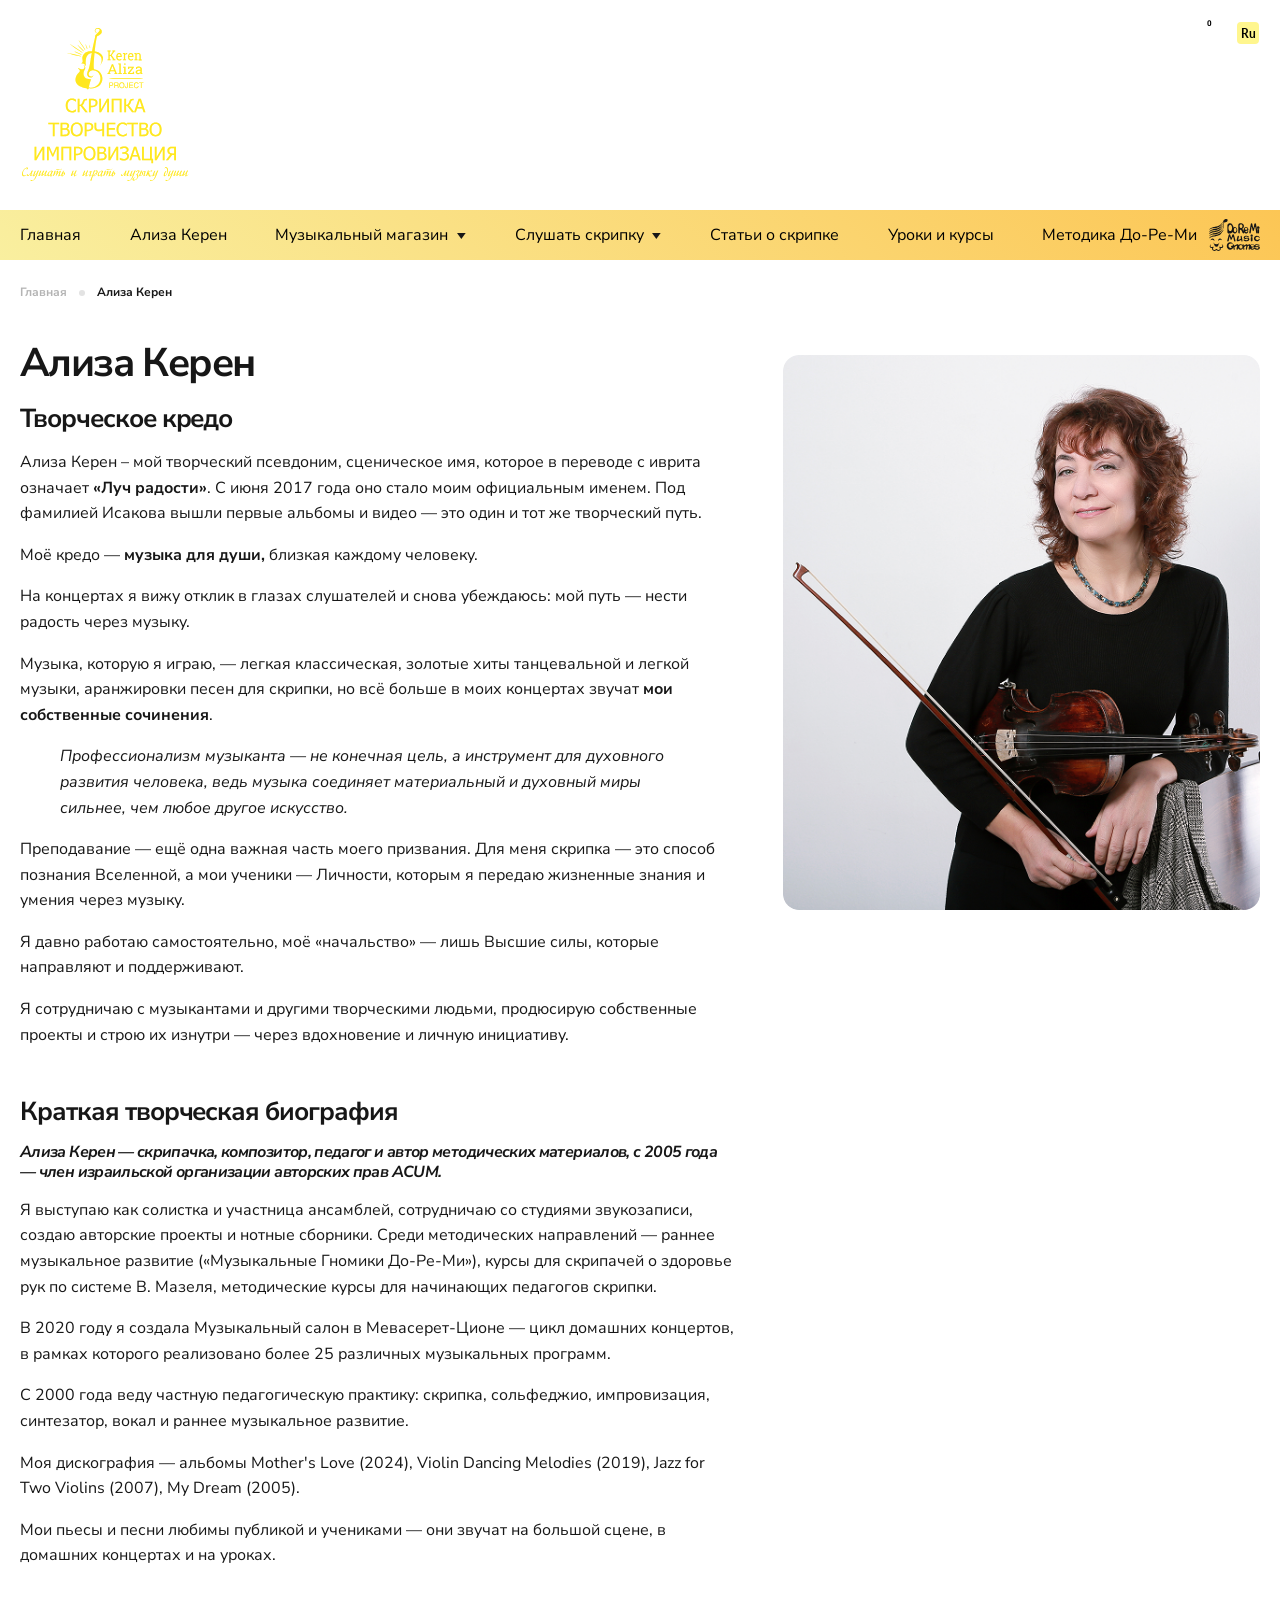
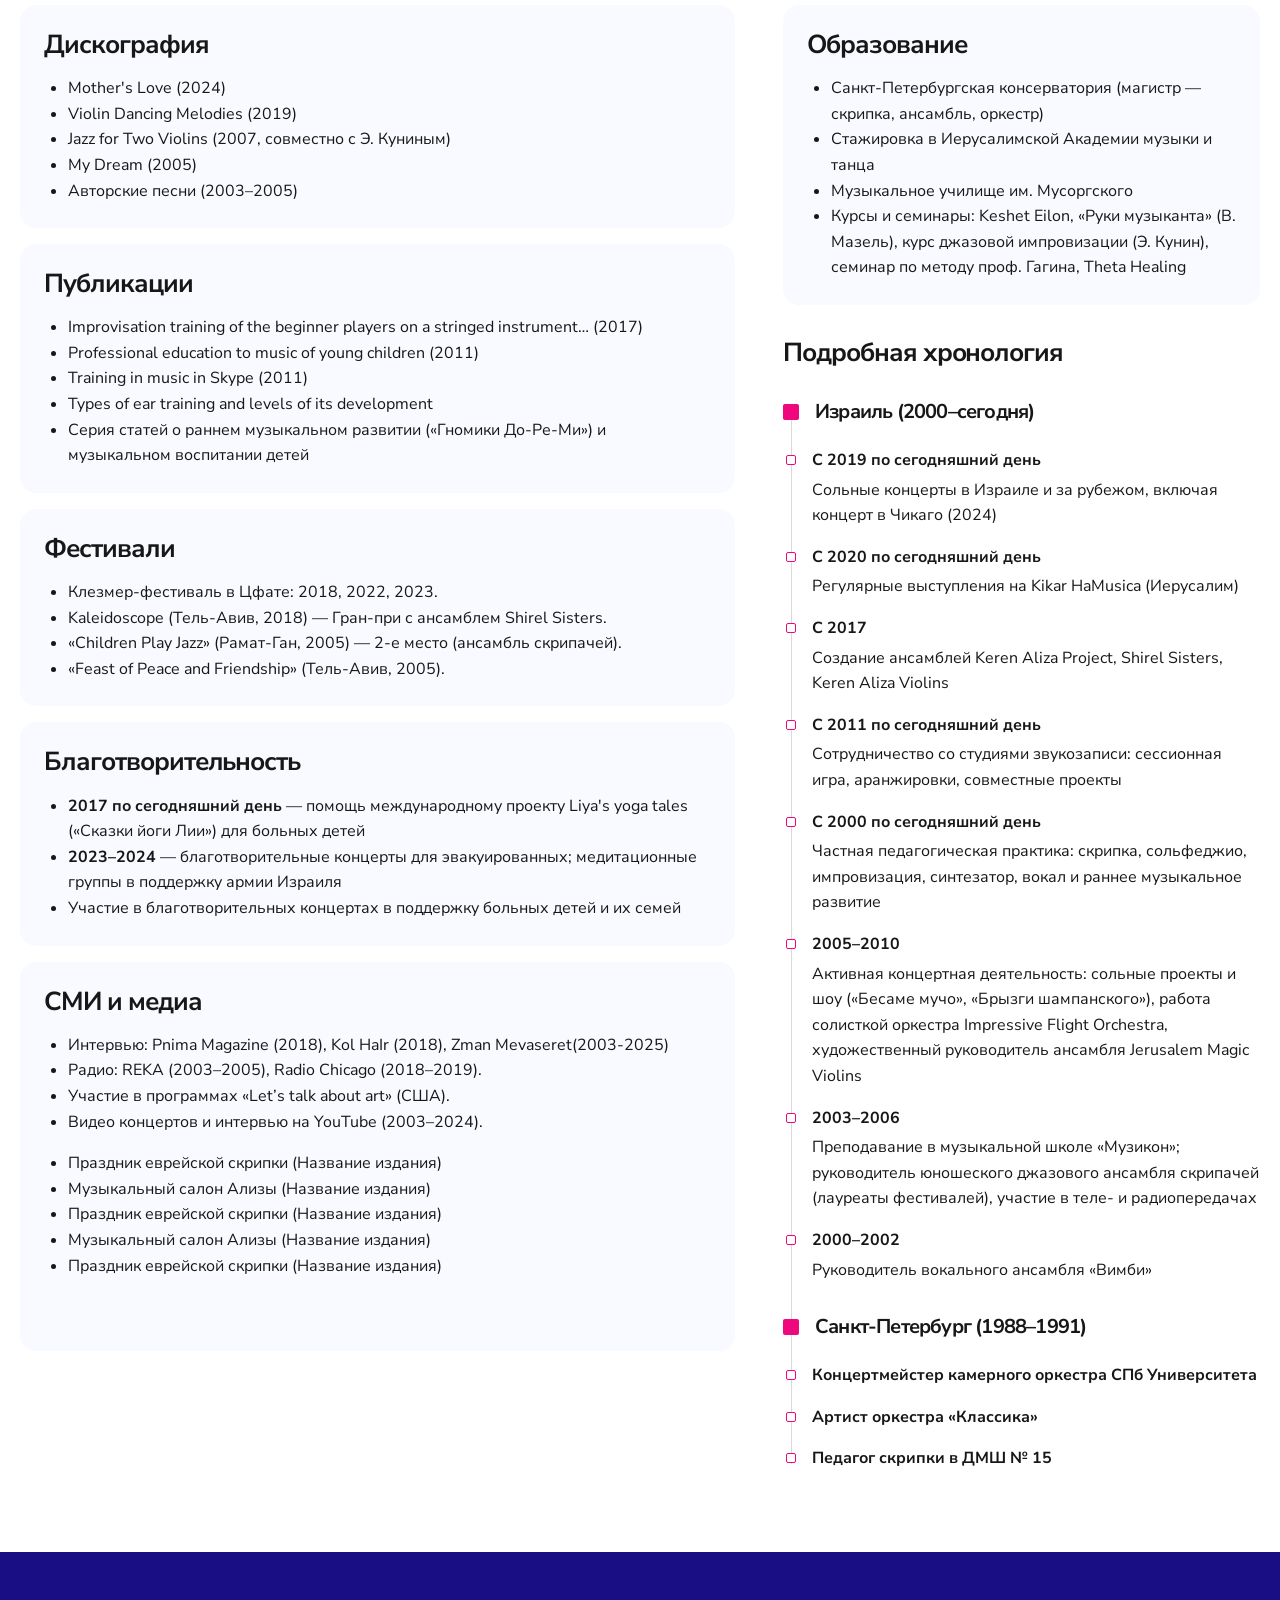
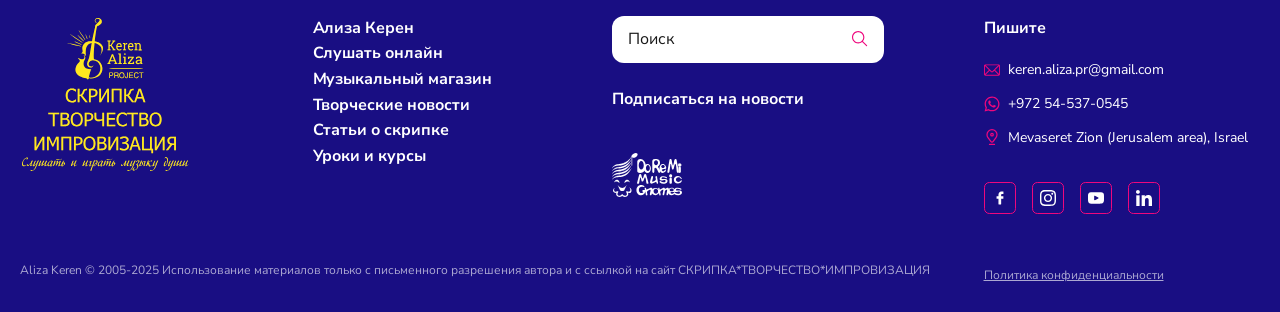
==== commit 272dba87: "правки" ====
--- a/about.html
+++ b/about.html
@@ -8,16 +8,16 @@
   <!-- Fonts -->
   <link rel="preconnect" href="https://fonts.googleapis.com">
   <link rel="preconnect" href="https://fonts.gstatic.com" crossorigin>
-  <link href="https://fonts.googleapis.com/css2?family=Heebo:wght@100..900&family=Lato:ital,wght@0,100;0,300;0,400;0,700;0,900;1,100;1,300;1,400;1,700;1,900&family=Nunito+Sans:ital,opsz,wght@0,6..12,200..1000;1,6..12,200..1000&display=swap&_v=20260304234804" rel="stylesheet">
+  <link href="https://fonts.googleapis.com/css2?family=Heebo:wght@100..900&family=Lato:ital,wght@0,100;0,300;0,400;0,700;0,900;1,100;1,300;1,400;1,700;1,900&family=Nunito+Sans:ital,opsz,wght@0,6..12,200..1000;1,6..12,200..1000&display=swap&_v=20260317194410" rel="stylesheet">
 
   <!-- Swiper -->
-  <link rel="stylesheet" href="https://cdn.jsdelivr.net/npm/swiper@11/swiper-bundle.min.css?_v=20260304234804">
+  <link rel="stylesheet" href="https://cdn.jsdelivr.net/npm/swiper@11/swiper-bundle.min.css?_v=20260317194410">
 
   <!-- Fancybox -->
-  <link rel="stylesheet" href="https://cdn.jsdelivr.net/npm/@fancyapps/ui@5/dist/fancybox/fancybox.css?_v=20260304234804">
+  <link rel="stylesheet" href="https://cdn.jsdelivr.net/npm/@fancyapps/ui@5/dist/fancybox/fancybox.css?_v=20260317194410">
 
   <!-- Styles -->
-  <link rel="stylesheet" href="css/styles.min.css?_v=20260304234804">
+  <link rel="stylesheet" href="css/styles.min.css?_v=20260317194410">
 
 </head>
 
@@ -29,7 +29,7 @@
         <div class="header__top-content-left">
           <div class="header__logo">
             <a href="/" class="header__logo-link" aria-label="Keren Aliza Project - на главную">
-              <img src="/img/svg/logo.svg" alt="Логотип Keren Aliza Project">
+              <img src="img/svg/logo.svg" alt="Логотип Keren Aliza Project">
             </a>
           </div>
         </div>
@@ -74,7 +74,7 @@
       <nav class="header__nav-content">
         <div class="header__app-nav" aria-label="Основная навигация">
           <a class="header__app-nav-item --shop" href="/shop">
-            <img src="/img/svg/header_store.svg" alt="">
+            <img src="img/svg/header_store.svg" alt="">
             <span>Магазин</span>
           </a>
           <button class="header__app-nav-item --menu" type="button">
@@ -143,7 +143,7 @@
           <li class="header__nav-item --do-re-mi">
             <a href="#" class="header__nav-link">
               <span>Методика До-Ре-Ми</span>
-              <img src="/img/svg/header_doremi.svg" alt="">
+              <img src="img/svg/header_doremi.svg" alt="">
             </a>
           </li>
         </ul>
@@ -187,7 +187,7 @@
 
           <p>
             Музыка, которую я играю, — легкая классическая, золотые хиты танцевальной и легкой музыки,
-            аранжировки песен для скрипки, но всё больше в моих концертах звучат мои собственные сочинения.
+            аранжировки песен для скрипки, но всё больше в моих концертах звучат <b>мои собственные сочинения</b>.
           </p>
 
           <blockquote class="blockquote --quoted">
@@ -217,7 +217,7 @@
         <section class="mt-48px">
           <h2>Краткая творческая биография</h2>
 
-          <p class="text-16--bold-italic">
+          <p class="text-16-bold-italic">
             Ализа Керен — скрипачка, композитор, педагог и автор методических материалов, с 2005 года —
             член израильской организации авторских прав ACUM.
           </p>
@@ -300,9 +300,9 @@
         <section class="about-page-info">
           <h2>Благотворительность</h2>
           <ul>
-            <li>2017 по сегодняшний день — помощь международному проекту <cite lang="en">Liya's yoga tales</cite>
+            <li><b>2017 по сегодняшний день</b> — помощь международному проекту <cite lang="en">Liya's yoga tales</cite>
               («Сказки йоги Лии») для больных детей</li>
-            <li>2023–2024 — благотворительные концерты для эвакуированных; медитационные группы в поддержку армии
+            <li><b>2023–2024</b> — благотворительные концерты для эвакуированных; медитационные группы в поддержку армии
               Израиля</li>
             <li>Участие в благотворительных концертах в поддержку больных детей и их семей</li>
           </ul>
@@ -312,6 +312,12 @@
         <section class="about-page-info">
           <h2>СМИ и медиа</h2>
           <ul>
+            <li>Интервью: Pnima Magazine (2018), Kol HaIr (2018), Zman Mevaseret(2003-2025)</li>
+            <li>Радио: REKA (2003–2005), Radio Chicago (2018–2019).</li>
+            <li>Участие в программах «Let’s talk about art» (США).</li>
+            <li>Видео концертов и интервью на YouTube (2003–2024).</li>
+          </ul>
+          <ul class="mt-16px pb-0 pb-md-48px">
             <li>Праздник еврейской скрипки (Название издания)</li>
             <li>Музыкальный салон Ализы (Название издания)</li>
             <li>Праздник еврейской скрипки (Название издания)</li>
@@ -321,7 +327,7 @@
         </section>
       </div>
 
-      <div class="col-12 col-lg-5  ps-lg-28px">
+      <div class="col-12 col-lg-5 ps-lg-28px">
         <!-- Образование -->
         <section class="about-page-info">
           <h2>Образование</h2>
@@ -336,7 +342,7 @@
 
         <!-- Карьера -->
         <section class="mt-32px">
-          <h2>Карьера</h2>
+          <h2>Подробная хронология</h2>
           <div class="timeline">
             <section class="timeline__period">
               <h3>Израиль (2000–сегодня)</h3>
@@ -390,7 +396,7 @@
     <div class="footer__layout">
       <div class="footer__brand">
         <a href="#" class="footer__brand-link">
-          <img class="footer__brand-logo" src="/img/svg/logo.svg" alt="">
+          <img class="footer__brand-logo" src="img/svg/logo.svg" alt="">
         </a>
       </div>
       <nav class="footer__navigation">
@@ -425,7 +431,7 @@
       </div>
       <div class="footer__partner">
         <a href="#" class="footer__partner-link">
-          <img class="footer__partner-logo" src="/img/svg/footer_doremi.svg" alt="">
+          <img class="footer__partner-logo" src="img/svg/footer_doremi.svg" alt="">
         </a>
       </div>
       <div class="footer__contacts">
@@ -501,13 +507,13 @@
     </div>
   </footer>
   <!-- Swiper -->
-  <script src="https://cdn.jsdelivr.net/npm/swiper@11/swiper-bundle.min.js?_v=20260304234804"></script>
+  <script src="https://cdn.jsdelivr.net/npm/swiper@11/swiper-bundle.min.js?_v=20260317194410"></script>
 
   <!-- Fancybox -->
-  <script src="https://cdn.jsdelivr.net/npm/@fancyapps/ui@5/dist/fancybox/fancybox.umd.js?_v=20260304234804"></script>
+  <script src="https://cdn.jsdelivr.net/npm/@fancyapps/ui@5/dist/fancybox/fancybox.umd.js?_v=20260317194410"></script>
 
   <!-- Main script -->
-  <script src="js/index.min.js?_v=20260304234804"></script>
+  <script src="js/index.min.js?_v=20260317194410"></script>
 
 </body>
 
--- a/css/styles.min.css
+++ b/css/styles.min.css
@@ -1 +1 @@
-abbr,address,article,aside,audio,b,blockquote,body,canvas,caption,cite,code,dd,del,details,dfn,div,dl,dt,em,fieldset,figcaption,figure,footer,form,h1,h2,h3,h4,h5,h6,header,hgroup,html,i,iframe,img,ins,kbd,label,legend,li,mark,menu,nav,object,ol,p,pre,q,samp,section,small,span,strong,sub,summary,sup,table,tbody,td,tfoot,th,thead,time,tr,ul,var,video{margin:0;padding:0;border:0;outline:0;font-size:100%;vertical-align:baseline;background:0 0}body{line-height:1}article,aside,details,figcaption,figure,footer,header,hgroup,menu,nav,section{display:block}nav ul{list-style:none}blockquote,q{quotes:none}blockquote:after,blockquote:before,q:after,q:before{content:"";content:none}a{margin:0;padding:0;font-size:100%;vertical-align:baseline;background:0 0}ins{background-color:#ff9;color:#000;text-decoration:none}mark{background-color:#ff9;color:#000;font-style:italic;font-weight:700}del{text-decoration:line-through}abbr[title],dfn[title]{border-bottom:1px dotted;cursor:help}table{border-collapse:collapse;border-spacing:0}hr{display:block;height:1px;border:0;border-top:1px solid #ccc;margin:1em 0;padding:0}input,select{vertical-align:middle}*,::after,::before{-webkit-box-sizing:border-box;box-sizing:border-box}body,html{height:100%}body{color:#171717;font-family:"Nunito Sans",sans-serif;font-size:16px;line-height:160%;font-weight:400;letter-spacing:0}img{display:block}ul{list-style:none}body.--no-scroll{overflow:hidden}.d-none{display:none!important}.h1,h1{margin:0;font-family:"Nunito Sans",sans-serif;font-weight:700;font-size:40px;line-height:120%;letter-spacing:-.04em}.h2,h2{margin:0;font-family:"Nunito Sans",sans-serif;font-weight:700;font-size:26px;line-height:120%;letter-spacing:-.04em}.h3,h3{margin:0;font-family:"Nunito Sans",sans-serif;font-weight:700;font-size:20px;line-height:120%;letter-spacing:-.04em}.h4,h4{margin:0;font-family:"Nunito Sans",sans-serif;font-weight:700;font-size:16px;line-height:120%;letter-spacing:-.04em}.h5,h5{margin:0;font-family:"Nunito Sans",sans-serif;font-weight:700;font-size:16px;line-height:120%;letter-spacing:-.04em;font-size:14px}.h6,h6{margin:0;font-family:"Nunito Sans",sans-serif;font-weight:700;font-size:16px;line-height:120%;letter-spacing:-.04em;font-size:12px}.text-12{font-family:"Nunito Sans",sans-serif;font-size:12px;line-height:140%;font-weight:400;letter-spacing:0}.text-12-bold,.text-12.fw-bold{font-weight:700}.text-14{font-family:"Nunito Sans",sans-serif;font-size:14px;line-height:160%;font-weight:400;letter-spacing:0}.text-14-bold,.text-14.fw-bold{font-weight:700}.text-16{font-family:"Nunito Sans",sans-serif;font-size:16px;line-height:160%;font-weight:400;letter-spacing:0}.text-16-medium,.text-16.fw-medium{font-weight:500}.text-16-bold,.text-16.fw-bold{font-weight:700}.text-16-bold-italic{font-weight:700;font-style:italic;line-height:120%;letter-spacing:-.04em}.text-muted{color:#6c757d}.text-primary{color:#190e83}.text-start{text-align:left}.text-center{text-align:center}.text-end{text-align:right}.text-lowercase{text-transform:lowercase}.text-uppercase{text-transform:uppercase}.text-capitalize{text-transform:capitalize}.fw-regular{font-weight:400}.fw-medium{font-weight:500}.fw-semibold{font-weight:600}.fw-bold{font-weight:700}.fst-normal{font-style:normal}.fst-italic{font-style:italic}.text-nowrap{white-space:nowrap}.text-truncate{overflow:hidden;text-overflow:ellipsis;white-space:nowrap}.green-box,.red-box{height:200px;width:100%;border-radius:20px;background-color:red}.green-box{background-color:green}.container{max-width:1360px;padding:0 20px;margin:0 auto}.container-fluid{width:100%;padding:0 20px}.row{display:-ms-grid;display:grid;-ms-grid-columns:(1fr)[12];grid-template-columns:repeat(12,1fr)}.row-cols-1{-ms-grid-columns:(1fr)[1];grid-template-columns:repeat(1,1fr)}.row-cols-1>*{-ms-grid-column-span:1;grid-column:span 1}.row-cols-2{-ms-grid-columns:(1fr)[2];grid-template-columns:repeat(2,1fr)}.row-cols-2>*{-ms-grid-column-span:1;grid-column:span 1}.row-cols-3{-ms-grid-columns:(1fr)[3];grid-template-columns:repeat(3,1fr)}.row-cols-3>*{-ms-grid-column-span:1;grid-column:span 1}.row-cols-4{-ms-grid-columns:(1fr)[4];grid-template-columns:repeat(4,1fr)}.row-cols-4>*{-ms-grid-column-span:1;grid-column:span 1}.row-cols-5{-ms-grid-columns:(1fr)[5];grid-template-columns:repeat(5,1fr)}.row-cols-5>*{-ms-grid-column-span:1;grid-column:span 1}.row-cols-6{-ms-grid-columns:(1fr)[6];grid-template-columns:repeat(6,1fr)}.row-cols-6>*{-ms-grid-column-span:1;grid-column:span 1}.row-cols-7{-ms-grid-columns:(1fr)[7];grid-template-columns:repeat(7,1fr)}.row-cols-7>*{-ms-grid-column-span:1;grid-column:span 1}.row-cols-8{-ms-grid-columns:(1fr)[8];grid-template-columns:repeat(8,1fr)}.row-cols-8>*{-ms-grid-column-span:1;grid-column:span 1}.row-cols-9{-ms-grid-columns:(1fr)[9];grid-template-columns:repeat(9,1fr)}.row-cols-9>*{-ms-grid-column-span:1;grid-column:span 1}.row-cols-10{-ms-grid-columns:(1fr)[10];grid-template-columns:repeat(10,1fr)}.row-cols-10>*{-ms-grid-column-span:1;grid-column:span 1}.row-cols-11{-ms-grid-columns:(1fr)[11];grid-template-columns:repeat(11,1fr)}.row-cols-11>*{-ms-grid-column-span:1;grid-column:span 1}.row-cols-12{-ms-grid-columns:(1fr)[12];grid-template-columns:repeat(12,1fr)}.row-cols-12>*{-ms-grid-column-span:1;grid-column:span 1}.col-1{-ms-grid-column-span:1;grid-column:span 1}.col-2{-ms-grid-column-span:2;grid-column:span 2}.col-3{-ms-grid-column-span:3;grid-column:span 3}.col-4{-ms-grid-column-span:4;grid-column:span 4}.col-5{-ms-grid-column-span:5;grid-column:span 5}.col-6{-ms-grid-column-span:6;grid-column:span 6}.col-7{-ms-grid-column-span:7;grid-column:span 7}.col-8{-ms-grid-column-span:8;grid-column:span 8}.col-9{-ms-grid-column-span:9;grid-column:span 9}.col-10{-ms-grid-column-span:10;grid-column:span 10}.col-11{-ms-grid-column-span:11;grid-column:span 11}.col-12{-ms-grid-column-span:12;grid-column:span 12}.g-0{gap:0}.gx-0{-webkit-column-gap:0;-moz-column-gap:0;column-gap:0}.gy-0{row-gap:0}.g-1{gap:.25rem}.gx-1{-webkit-column-gap:.25rem;-moz-column-gap:.25rem;column-gap:.25rem}.gy-1{row-gap:.25rem}.g-2{gap:.5rem}.gx-2{-webkit-column-gap:.5rem;-moz-column-gap:.5rem;column-gap:.5rem}.gy-2{row-gap:.5rem}.g-3{gap:1rem}.gx-3{-webkit-column-gap:1rem;-moz-column-gap:1rem;column-gap:1rem}.gy-3{row-gap:1rem}.g-4{gap:1.5rem}.gx-4{-webkit-column-gap:1.5rem;-moz-column-gap:1.5rem;column-gap:1.5rem}.gy-4{row-gap:1.5rem}.g-5{gap:3rem}.gx-5{-webkit-column-gap:3rem;-moz-column-gap:3rem;column-gap:3rem}.gy-5{row-gap:3rem}.g-20px{gap:20px}.gx-20px{-webkit-column-gap:20px;-moz-column-gap:20px;column-gap:20px}.gy-20px{row-gap:20px}.g-32px{gap:32px}.gx-32px{-webkit-column-gap:32px;-moz-column-gap:32px;column-gap:32px}.gy-32px{row-gap:32px}.g-40px{gap:40px}.gx-40px{-webkit-column-gap:40px;-moz-column-gap:40px;column-gap:40px}.gy-40px{row-gap:40px}.m-auto{margin:auto!important}.mx-auto{margin-left:auto!important;margin-right:auto!important}.my-auto{margin-top:auto!important;margin-bottom:auto!important}.mt-auto{margin-top:auto!important}.mb-auto{margin-bottom:auto!important}.ms-auto{margin-left:auto!important}.me-auto{margin-right:auto!important}.p-auto{padding:auto!important}.px-auto{padding-left:auto!important;padding-right:auto!important}.py-auto{padding-top:auto!important;padding-bottom:auto!important}.pt-auto{padding-top:auto!important}.pb-auto{padding-bottom:auto!important}.ps-auto{padding-left:auto!important}.pe-auto{padding-right:auto!important}.m-0{margin:0!important}.mx-0{margin-left:0!important;margin-right:0!important}.my-0{margin-top:0!important;margin-bottom:0!important}.mt-0{margin-top:0!important}.mb-0{margin-bottom:0!important}.ms-0{margin-left:0!important}.me-0{margin-right:0!important}.p-0{padding:0!important}.px-0{padding-left:0!important;padding-right:0!important}.py-0{padding-top:0!important;padding-bottom:0!important}.pt-0{padding-top:0!important}.pb-0{padding-bottom:0!important}.ps-0{padding-left:0!important}.pe-0{padding-right:0!important}.m-1{margin:.25rem!important}.mx-1{margin-left:.25rem!important;margin-right:.25rem!important}.my-1{margin-top:.25rem!important;margin-bottom:.25rem!important}.mt-1{margin-top:.25rem!important}.mb-1{margin-bottom:.25rem!important}.ms-1{margin-left:.25rem!important}.me-1{margin-right:.25rem!important}.p-1{padding:.25rem!important}.px-1{padding-left:.25rem!important;padding-right:.25rem!important}.py-1{padding-top:.25rem!important;padding-bottom:.25rem!important}.pt-1{padding-top:.25rem!important}.pb-1{padding-bottom:.25rem!important}.ps-1{padding-left:.25rem!important}.pe-1{padding-right:.25rem!important}.m-2{margin:.5rem!important}.mx-2{margin-left:.5rem!important;margin-right:.5rem!important}.my-2{margin-top:.5rem!important;margin-bottom:.5rem!important}.mt-2{margin-top:.5rem!important}.mb-2{margin-bottom:.5rem!important}.ms-2{margin-left:.5rem!important}.me-2{margin-right:.5rem!important}.p-2{padding:.5rem!important}.px-2{padding-left:.5rem!important;padding-right:.5rem!important}.py-2{padding-top:.5rem!important;padding-bottom:.5rem!important}.pt-2{padding-top:.5rem!important}.pb-2{padding-bottom:.5rem!important}.ps-2{padding-left:.5rem!important}.pe-2{padding-right:.5rem!important}.m-3{margin:1rem!important}.mx-3{margin-left:1rem!important;margin-right:1rem!important}.my-3{margin-top:1rem!important;margin-bottom:1rem!important}.mt-3{margin-top:1rem!important}.mb-3{margin-bottom:1rem!important}.ms-3{margin-left:1rem!important}.me-3{margin-right:1rem!important}.p-3{padding:1rem!important}.px-3{padding-left:1rem!important;padding-right:1rem!important}.py-3{padding-top:1rem!important;padding-bottom:1rem!important}.pt-3{padding-top:1rem!important}.pb-3{padding-bottom:1rem!important}.ps-3{padding-left:1rem!important}.pe-3{padding-right:1rem!important}.m-4{margin:1.5rem!important}.mx-4{margin-left:1.5rem!important;margin-right:1.5rem!important}.my-4{margin-top:1.5rem!important;margin-bottom:1.5rem!important}.mt-4{margin-top:1.5rem!important}.mb-4{margin-bottom:1.5rem!important}.ms-4{margin-left:1.5rem!important}.me-4{margin-right:1.5rem!important}.p-4{padding:1.5rem!important}.px-4{padding-left:1.5rem!important;padding-right:1.5rem!important}.py-4{padding-top:1.5rem!important;padding-bottom:1.5rem!important}.pt-4{padding-top:1.5rem!important}.pb-4{padding-bottom:1.5rem!important}.ps-4{padding-left:1.5rem!important}.pe-4{padding-right:1.5rem!important}.m-5{margin:3rem!important}.mx-5{margin-left:3rem!important;margin-right:3rem!important}.my-5{margin-top:3rem!important;margin-bottom:3rem!important}.mt-5{margin-top:3rem!important}.mb-5{margin-bottom:3rem!important}.ms-5{margin-left:3rem!important}.me-5{margin-right:3rem!important}.p-5{padding:3rem!important}.px-5{padding-left:3rem!important;padding-right:3rem!important}.py-5{padding-top:3rem!important;padding-bottom:3rem!important}.pt-5{padding-top:3rem!important}.pb-5{padding-bottom:3rem!important}.ps-5{padding-left:3rem!important}.pe-5{padding-right:3rem!important}.m-12px{margin:12px!important}.mx-12px{margin-left:12px!important;margin-right:12px!important}.my-12px{margin-top:12px!important;margin-bottom:12px!important}.mt-12px{margin-top:12px!important}.mb-12px{margin-bottom:12px!important}.ms-12px{margin-left:12px!important}.me-12px{margin-right:12px!important}.p-12px{padding:12px!important}.px-12px{padding-left:12px!important;padding-right:12px!important}.py-12px{padding-top:12px!important;padding-bottom:12px!important}.pt-12px{padding-top:12px!important}.pb-12px{padding-bottom:12px!important}.ps-12px{padding-left:12px!important}.pe-12px{padding-right:12px!important}.m-16px{margin:16px!important}.mx-16px{margin-left:16px!important;margin-right:16px!important}.my-16px{margin-top:16px!important;margin-bottom:16px!important}.mt-16px{margin-top:16px!important}.mb-16px{margin-bottom:16px!important}.ms-16px{margin-left:16px!important}.me-16px{margin-right:16px!important}.p-16px{padding:16px!important}.px-16px{padding-left:16px!important;padding-right:16px!important}.py-16px{padding-top:16px!important;padding-bottom:16px!important}.pt-16px{padding-top:16px!important}.pb-16px{padding-bottom:16px!important}.ps-16px{padding-left:16px!important}.pe-16px{padding-right:16px!important}.m-20px{margin:20px!important}.mx-20px{margin-left:20px!important;margin-right:20px!important}.my-20px{margin-top:20px!important;margin-bottom:20px!important}.mt-20px{margin-top:20px!important}.mb-20px{margin-bottom:20px!important}.ms-20px{margin-left:20px!important}.me-20px{margin-right:20px!important}.p-20px{padding:20px!important}.px-20px{padding-left:20px!important;padding-right:20px!important}.py-20px{padding-top:20px!important;padding-bottom:20px!important}.pt-20px{padding-top:20px!important}.pb-20px{padding-bottom:20px!important}.ps-20px{padding-left:20px!important}.pe-20px{padding-right:20px!important}.m-24px{margin:24px!important}.mx-24px{margin-left:24px!important;margin-right:24px!important}.my-24px{margin-top:24px!important;margin-bottom:24px!important}.mt-24px{margin-top:24px!important}.mb-24px{margin-bottom:24px!important}.ms-24px{margin-left:24px!important}.me-24px{margin-right:24px!important}.p-24px{padding:24px!important}.px-24px{padding-left:24px!important;padding-right:24px!important}.py-24px{padding-top:24px!important;padding-bottom:24px!important}.pt-24px{padding-top:24px!important}.pb-24px{padding-bottom:24px!important}.ps-24px{padding-left:24px!important}.pe-24px{padding-right:24px!important}.m-28px{margin:28px!important}.mx-28px{margin-left:28px!important;margin-right:28px!important}.my-28px{margin-top:28px!important;margin-bottom:28px!important}.mt-28px{margin-top:28px!important}.mb-28px{margin-bottom:28px!important}.ms-28px{margin-left:28px!important}.me-28px{margin-right:28px!important}.p-28px{padding:28px!important}.px-28px{padding-left:28px!important;padding-right:28px!important}.py-28px{padding-top:28px!important;padding-bottom:28px!important}.pt-28px{padding-top:28px!important}.pb-28px{padding-bottom:28px!important}.ps-28px{padding-left:28px!important}.pe-28px{padding-right:28px!important}.m-30px{margin:30px!important}.mx-30px{margin-left:30px!important;margin-right:30px!important}.my-30px{margin-top:30px!important;margin-bottom:30px!important}.mt-30px{margin-top:30px!important}.mb-30px{margin-bottom:30px!important}.ms-30px{margin-left:30px!important}.me-30px{margin-right:30px!important}.p-30px{padding:30px!important}.px-30px{padding-left:30px!important;padding-right:30px!important}.py-30px{padding-top:30px!important;padding-bottom:30px!important}.pt-30px{padding-top:30px!important}.pb-30px{padding-bottom:30px!important}.ps-30px{padding-left:30px!important}.pe-30px{padding-right:30px!important}.m-32px{margin:32px!important}.mx-32px{margin-left:32px!important;margin-right:32px!important}.my-32px{margin-top:32px!important;margin-bottom:32px!important}.mt-32px{margin-top:32px!important}.mb-32px{margin-bottom:32px!important}.ms-32px{margin-left:32px!important}.me-32px{margin-right:32px!important}.p-32px{padding:32px!important}.px-32px{padding-left:32px!important;padding-right:32px!important}.py-32px{padding-top:32px!important;padding-bottom:32px!important}.pt-32px{padding-top:32px!important}.pb-32px{padding-bottom:32px!important}.ps-32px{padding-left:32px!important}.pe-32px{padding-right:32px!important}.m-38px{margin:38px!important}.mx-38px{margin-left:38px!important;margin-right:38px!important}.my-38px{margin-top:38px!important;margin-bottom:38px!important}.mt-38px{margin-top:38px!important}.mb-38px{margin-bottom:38px!important}.ms-38px{margin-left:38px!important}.me-38px{margin-right:38px!important}.p-38px{padding:38px!important}.px-38px{padding-left:38px!important;padding-right:38px!important}.py-38px{padding-top:38px!important;padding-bottom:38px!important}.pt-38px{padding-top:38px!important}.pb-38px{padding-bottom:38px!important}.ps-38px{padding-left:38px!important}.pe-38px{padding-right:38px!important}.m-40px{margin:40px!important}.mx-40px{margin-left:40px!important;margin-right:40px!important}.my-40px{margin-top:40px!important;margin-bottom:40px!important}.mt-40px{margin-top:40px!important}.mb-40px{margin-bottom:40px!important}.ms-40px{margin-left:40px!important}.me-40px{margin-right:40px!important}.p-40px{padding:40px!important}.px-40px{padding-left:40px!important;padding-right:40px!important}.py-40px{padding-top:40px!important;padding-bottom:40px!important}.pt-40px{padding-top:40px!important}.pb-40px{padding-bottom:40px!important}.ps-40px{padding-left:40px!important}.pe-40px{padding-right:40px!important}.m-48px{margin:48px!important}.mx-48px{margin-left:48px!important;margin-right:48px!important}.my-48px{margin-top:48px!important;margin-bottom:48px!important}.mt-48px{margin-top:48px!important}.mb-48px{margin-bottom:48px!important}.ms-48px{margin-left:48px!important}.me-48px{margin-right:48px!important}.p-48px{padding:48px!important}.px-48px{padding-left:48px!important;padding-right:48px!important}.py-48px{padding-top:48px!important;padding-bottom:48px!important}.pt-48px{padding-top:48px!important}.pb-48px{padding-bottom:48px!important}.ps-48px{padding-left:48px!important}.pe-48px{padding-right:48px!important}.m-80px{margin:80px!important}.mx-80px{margin-left:80px!important;margin-right:80px!important}.my-80px{margin-top:80px!important;margin-bottom:80px!important}.mt-80px{margin-top:80px!important}.mb-80px{margin-bottom:80px!important}.ms-80px{margin-left:80px!important}.me-80px{margin-right:80px!important}.p-80px{padding:80px!important}.px-80px{padding-left:80px!important;padding-right:80px!important}.py-80px{padding-top:80px!important;padding-bottom:80px!important}.pt-80px{padding-top:80px!important}.pb-80px{padding-bottom:80px!important}.ps-80px{padding-left:80px!important}.pe-80px{padding-right:80px!important}.rounded-12px{border-radius:12px!important}.rounded-16px{border-radius:16px!important}.d-none{display:none!important}.d-block{display:block!important}.d-flex{display:-webkit-box!important;display:-ms-flexbox!important;display:flex!important}.d-inline{display:inline!important}.d-inline-block{display:inline-block!important}.d-inline-flex{display:-webkit-inline-box!important;display:-ms-inline-flexbox!important;display:inline-flex!important}.d-grid{display:-ms-grid!important;display:grid!important}.flex-row{-webkit-box-orient:horizontal!important;-webkit-box-direction:normal!important;-ms-flex-direction:row!important;flex-direction:row!important}.flex-row-reverse{-webkit-box-orient:horizontal!important;-webkit-box-direction:reverse!important;-ms-flex-direction:row-reverse!important;flex-direction:row-reverse!important}.flex-column{-webkit-box-orient:vertical!important;-webkit-box-direction:normal!important;-ms-flex-direction:column!important;flex-direction:column!important}.flex-column-reverse{-webkit-box-orient:vertical!important;-webkit-box-direction:reverse!important;-ms-flex-direction:column-reverse!important;flex-direction:column-reverse!important}.flex-wrap{-ms-flex-wrap:wrap!important;flex-wrap:wrap!important}.flex-nowrap{-ms-flex-wrap:nowrap!important;flex-wrap:nowrap!important}.flex-wrap-reverse{-ms-flex-wrap:wrap-reverse!important;flex-wrap:wrap-reverse!important}.justify-content-start{-webkit-box-pack:start!important;-ms-flex-pack:start!important;justify-content:flex-start!important}.justify-content-end{-webkit-box-pack:end!important;-ms-flex-pack:end!important;justify-content:flex-end!important}.justify-content-center{-webkit-box-pack:center!important;-ms-flex-pack:center!important;justify-content:center!important}.justify-content-between{-webkit-box-pack:justify!important;-ms-flex-pack:justify!important;justify-content:space-between!important}.justify-content-around{-ms-flex-pack:distribute!important;justify-content:space-around!important}.justify-content-evenly{-webkit-box-pack:space-evenly!important;-ms-flex-pack:space-evenly!important;justify-content:space-evenly!important}.align-items-start{-webkit-box-align:start!important;-ms-flex-align:start!important;align-items:flex-start!important}.align-items-end{-webkit-box-align:end!important;-ms-flex-align:end!important;align-items:flex-end!important}.align-items-center{-webkit-box-align:center!important;-ms-flex-align:center!important;align-items:center!important}.align-items-baseline{-webkit-box-align:baseline!important;-ms-flex-align:baseline!important;align-items:baseline!important}.align-items-stretch{-webkit-box-align:stretch!important;-ms-flex-align:stretch!important;align-items:stretch!important}.align-self-auto{-ms-flex-item-align:auto!important;-ms-grid-row-align:auto!important;align-self:auto!important}.align-self-start{-ms-flex-item-align:start!important;align-self:flex-start!important}.align-self-end{-ms-flex-item-align:end!important;align-self:flex-end!important}.align-self-center{-ms-flex-item-align:center!important;-ms-grid-row-align:center!important;align-self:center!important}.align-self-baseline{-ms-flex-item-align:baseline!important;align-self:baseline!important}.align-self-stretch{-ms-flex-item-align:stretch!important;-ms-grid-row-align:stretch!important;align-self:stretch!important}.flex-grow-0{-webkit-box-flex:0!important;-ms-flex-positive:0!important;flex-grow:0!important}.flex-grow-1{-webkit-box-flex:1!important;-ms-flex-positive:1!important;flex-grow:1!important}.flex-shrink-0{-ms-flex-negative:0!important;flex-shrink:0!important}.flex-shrink-1{-ms-flex-negative:1!important;flex-shrink:1!important}.flex-fill{-webkit-box-flex:1!important;-ms-flex:1 1 auto!important;flex:1 1 auto!important}.flex-none{-webkit-box-flex:0!important;-ms-flex:none!important;flex:none!important}.header__top{background-color:#190e83;background:url(../img/header_bg.png) center no-repeat;background-size:cover}.header__top-content{display:-webkit-box;display:-ms-flexbox;display:flex;-webkit-box-pack:justify;-ms-flex-pack:justify;justify-content:space-between;max-width:1360px;padding:0 20px;margin:0 auto}.header__top-content-left{display:-webkit-box;display:-ms-flexbox;display:flex;-webkit-box-pack:center;-ms-flex-pack:center;justify-content:center;-webkit-box-align:center;-ms-flex-align:center;align-items:center}.header__logo{padding:26px 0 24px}.header__logo-link{display:block}.header__logo img{display:block;height:160px;width:172.2px}.header__actions{display:-webkit-box;display:-ms-flexbox;display:flex;list-style:none;padding-top:22px}.header__actions-item{position:relative;padding:0 14px;border-right:1px solid rgba(255,255,255,.3)}.header__actions-item:first-child{padding:0 14px 0 0}.header__actions-item:last-child{padding:0 0 0 14px}.header__actions-btn{display:block;width:22px;height:22px;background:0 0;border:none;padding:0;margin:0;border-radius:4px;text-decoration:none;cursor:pointer;background-position:center;background-repeat:no-repeat;background-size:22px}.header__actions-btn.--search{background-image:url(../img/svg/header_search.svg)}.header__actions-btn.--whatsapp{background-image:url(../img/svg/header_whatsapp.svg)}.header__actions-btn.--user{background-image:url(../img/svg/header_user.svg)}.header__actions-btn.--login{background-image:url(../img/svg/header_login.svg)}.header__actions-btn.--cart{position:relative;background-image:url(../img/svg/header_cart.svg)}.header__actions-btn.--lang{color:#000;font-size:12px;font-family:Lato,sans-serif;font-weight:700;font-style:normal;background-color:#fff68e}.header__actions-badge{position:absolute;top:-5px;right:-8px;height:13px;color:#000;font-family:Heebo,sans-serif;font-size:8px;font-weight:700;line-height:14px;padding:0 4px;background-color:#fff;border-radius:50%}.header__lang-menu{list-style:none;position:absolute;display:-webkit-box;display:-ms-flexbox;display:flex;-webkit-box-orient:vertical;-webkit-box-direction:normal;-ms-flex-direction:column;flex-direction:column;opacity:0;visibility:hidden;-webkit-transform:translateY(-10px);-ms-transform:translateY(-10px);transform:translateY(-10px);pointer-events:none;-webkit-transition:all .3s ease;transition:all .3s ease}.header__lang-menu.is-open{opacity:1;visibility:visible;-webkit-transform:translateY(0);-ms-transform:translateY(0);transform:translateY(0);pointer-events:auto}.header__lang-menu a,.header__lang-menu button{display:block;width:22px;height:22px;background:#fff68e;border:none;padding:0;margin:0;border-radius:4px;text-decoration:none;cursor:pointer;color:#000;font-size:12px;font-family:Lato,sans-serif;font-weight:700;text-align:center;line-height:22px}.header__nav{background:linear-gradient(225deg,#fcc655,#f9ef9f)}.header__nav-content{max-width:1360px;padding:0 20px;margin:0 auto}.header__app-nav{display:none}.header__nav-list{display:-webkit-box;display:-ms-flexbox;display:flex;-webkit-box-pack:justify;-ms-flex-pack:justify;justify-content:space-between;padding:9px 0}.header__nav-item.--has-submenu{position:relative}.header__nav-link{display:block;height:100%;color:#000;font-family:"Nunito Sans",sans-serif;font-size:16px;line-height:2;letter-spacing:0;text-decoration:none;background:0 0;border:none;padding:0;margin:0;cursor:pointer;-webkit-transition:.1s;transition:.1s}.header__nav-link:hover{color:rgba(23,23,23,.64)}.header__nav-item.--do-re-mi .header__nav-link{display:-webkit-box;display:-ms-flexbox;display:flex;-webkit-box-align:center;-ms-flex-align:center;align-items:center}.header__nav-item.--do-re-mi .header__nav-link span{padding-right:12px}.header__nav-item.--do-re-mi .header__nav-link img{display:block;height:32px;width:50.88px;-webkit-transition:.1s;transition:.1s}.header__nav-item.--do-re-mi .header__nav-link:hover img{opacity:.5}.header__nav-item.--has-submenu .header__nav-link::after{content:"";display:inline-block;height:8px;width:10px;margin-left:8px;background-image:url('data:image/svg+xml,<svg width="9" height="6" viewBox="0 0 9 6" fill="none" xmlns="http://www.w3.org/2000/svg"><path d="M4.33014 6L8.66027 0H1.19209e-05L4.33014 6Z" fill="%23171717"/></svg>');background-repeat:no-repeat;background-position:center;-webkit-transition:.1s;transition:.1s}.header__nav-item.--has-submenu .header__nav-link:hover::after{opacity:.5}.header__nav-item.--has-submenu.--opened .header__nav-link::after{-webkit-transform:rotate(180deg);-ms-transform:rotate(180deg);transform:rotate(180deg)}.header__nav-submenu{display:-webkit-box;display:-ms-flexbox;display:flex;-webkit-box-orient:vertical;-webkit-box-direction:normal;-ms-flex-direction:column;flex-direction:column;-webkit-box-align:start;-ms-flex-align:start;align-items:start;width:-webkit-max-content;width:-moz-max-content;width:max-content;position:absolute;top:43px;top:calc(100% + 11px);left:-16px;background-color:#feeecc;padding:24px 16px;border-radius:12px;opacity:0;visibility:hidden;-webkit-transform:translateY(-10px);-ms-transform:translateY(-10px);transform:translateY(-10px);-webkit-transition:opacity .3s ease,visibility .3s,-webkit-transform .3s ease;transition:opacity .3s ease,visibility .3s,-webkit-transform .3s ease;transition:opacity .3s ease,transform .3s ease,visibility .3s;transition:opacity .3s ease,transform .3s ease,visibility .3s,-webkit-transform .3s ease;z-index:2}.--has-submenu.--opened .header__nav-submenu{opacity:1;visibility:visible;-webkit-transform:translateY(0);-ms-transform:translateY(0);transform:translateY(0)}.header__nav-submenu-group+.header__nav-submenu-group{padding-top:24px}.header__nav-submenu-title{font-family:"Nunito Sans",sans-serif;font-size:16px;font-weight:700;line-height:1.2;letter-spacing:-.4px;padding-bottom:11px;border-bottom:1px solid #000}.header__nav-submenu-link{display:block;color:#000;font-family:"Nunito Sans",sans-serif;font-size:16px;line-height:1.6;text-decoration:none;padding:7px 0;border-bottom:1px solid #fff}.header__nav-submenu-link:hover{opacity:.6}.visually-hidden{position:absolute;width:1px;height:1px;margin:-1px;overflow:hidden;clip:rect(0,0,0,0);white-space:nowrap}.footer{background-color:#190e83;padding:64px 0 24px}.footer__layout{display:-ms-grid;display:grid;grid-template-areas:"logo navs srch cnts" "logo navs prtn cnts" "legl legl legl prvc";max-width:1360px;padding:0 20px;margin:0 auto}.footer__brand{-ms-grid-row:1;-ms-grid-row-span:2;-ms-grid-column:1;grid-area:logo}.footer__brand-logo{height:160px;width:172.2px}.footer__navigation{-ms-grid-row:1;-ms-grid-row-span:2;-ms-grid-column:2;grid-area:navs}.footer__navigation-link{color:#fff;font-size:16px;font-weight:700;text-decoration:none;line-height:1.6;letter-spacing:-.04px;-webkit-transition:.3s;transition:.3s}.footer__navigation-link:hover{color:#ee077d}.footer__search{-ms-grid-row:1;-ms-grid-column:3;grid-area:srch;max-width:272px}.footer__search-field{display:block;width:100%;color:#000;font-family:"Nunito Sans",serif;font-size:16px;line-height:23px;background-color:#fff;background-image:url('data:image/svg+xml,<svg width="16" height="16" viewBox="0 0 16 16" fill="none" xmlns="http://www.w3.org/2000/svg"><path d="M15.0227 14.2273L10.9395 10.144C11.8347 9.07059 12.375 7.69134 12.375 6.1875C12.375 2.77566 9.59934 0 6.1875 0C2.77566 0 0 2.77566 0 6.1875C0 9.59934 2.77566 12.375 6.1875 12.375C7.69134 12.375 9.07059 11.8347 10.144 10.9395L14.2273 15.0228C14.3371 15.1327 14.4811 15.1876 14.625 15.1876C14.7689 15.1876 14.9129 15.1327 15.0227 15.0228C15.2425 14.803 15.2425 14.447 15.0227 14.2273ZM1.125 6.1875C1.125 3.39609 3.39581 1.125 6.1875 1.125C8.97919 1.125 11.25 3.39609 11.25 6.1875C11.25 8.97891 8.97919 11.25 6.1875 11.25C3.39581 11.25 1.125 8.97891 1.125 6.1875Z" fill="%23EE077D"/></svg>');background-repeat:no-repeat;background-position:right 16px center;border-radius:12px;border:none;padding:12px 36px 12px 16px;margin:0}.footer__search-field::-webkit-input-placeholder{color:#171717}.footer__search-field::-moz-placeholder{color:#171717}.footer__search-field:-ms-input-placeholder{color:#171717}.footer__search-field::-ms-input-placeholder{color:#171717}.footer__search-field::placeholder{color:#171717}.footer__search .footer__newsletter-link{display:-webkit-box;display:-ms-flexbox;display:flex;-webkit-box-pack:justify;-ms-flex-pack:justify;justify-content:space-between;-webkit-box-align:center;-ms-flex-align:center;align-items:center;gap:24px;color:#fff;font-weight:700;line-height:1.6;text-decoration:none;margin:24px 0;-webkit-transition:.3s;transition:.3s}.footer__search .footer__newsletter-link:hover{color:#ee077d}.footer__search .footer__newsletter-link::after{content:"";height:24px;width:24px;-ms-flex-negative:0;flex-shrink:0;background-image:url(../img/svg/circles-arrow-right.svg)}.footer__partner{-ms-grid-row:2;-ms-grid-column:3;grid-area:prtn}.footer__partner-logo{height:44px;width:auto}.footer__contacts{-ms-grid-row:1;-ms-grid-row-span:2;-ms-grid-column:4;grid-area:cnts}.footer__contacts-title{color:#fff;font-weight:700;line-height:1.6}.footer__contacts-items{margin-top:16px}.footer__contacts-item{padding-left:24px;background-repeat:no-repeat;background-position:left center}.footer__contacts-item.--mail{background-image:url('data:image/svg+xml,<svg width="16" height="16" viewBox="0 0 16 16" fill="none" xmlns="http://www.w3.org/2000/svg"><path d="M14.5938 2.375H1.40625C0.632438 2.375 0 3.00466 0 3.78125V12.2188C0 12.9956 0.632844 13.625 1.40625 13.625H14.5938C15.3676 13.625 16 12.9953 16 12.2188V3.78125C16 3.00447 15.3673 2.375 14.5938 2.375ZM14.3778 3.3125C13.9232 3.76866 8.58266 9.12656 8.36325 9.34669C8.18 9.5305 7.82009 9.53062 7.63675 9.34669L1.62219 3.3125H14.3778ZM0.9375 12.0464V3.95359L4.97078 8L0.9375 12.0464ZM1.62219 12.6875L5.63263 8.664L6.97278 10.0085C7.52197 10.5595 8.47825 10.5593 9.02725 10.0085L10.3674 8.66403L14.3778 12.6875H1.62219ZM15.0625 12.0464L11.0292 8L15.0625 3.95359V12.0464Z" fill="%23EE077D"/></svg>')}.footer__contacts-item.--whatsapp{background-image:url('data:image/svg+xml,<svg width="16" height="16" viewBox="0 0 16 16" fill="none" xmlns="http://www.w3.org/2000/svg"><g clip-path="url(%23clip0_4588_23869)"><path fill-rule="evenodd" clip-rule="evenodd" d="M13.3059 2.67206C11.9026 1.26709 10.0363 0.493011 8.04807 0.492188C3.95108 0.492188 0.61673 3.82645 0.615082 7.92453C0.614532 9.23456 0.956757 10.5134 1.60724 11.6406L0.552734 15.4922L4.49307 14.4586C5.5788 15.0508 6.80112 15.3629 8.04504 15.3633H8.04816C12.1447 15.3633 15.4794 12.0287 15.481 7.93048C15.4818 5.94434 14.7094 4.07693 13.3059 2.67206ZM8.04807 14.108H8.0455C6.93698 14.1075 5.84979 13.8096 4.90112 13.2469L4.67563 13.1129L2.33737 13.7263L2.96149 11.4466L2.81454 11.2128C2.19611 10.2292 1.86954 9.09229 1.87009 7.92499C1.87137 4.51877 4.64285 1.74756 8.05054 1.74756C9.70068 1.74811 11.2519 2.39154 12.4182 3.5593C13.5846 4.72705 14.2266 6.27924 14.226 7.93002C14.2246 11.3365 11.4533 14.108 8.04807 14.108ZM11.4368 9.48102C11.2511 9.388 10.338 8.93884 10.1677 8.87677C9.99759 8.81479 9.87363 8.78394 9.74994 8.96979C9.62607 9.15564 9.2702 9.57404 9.1618 9.69791C9.05341 9.82187 8.94519 9.83743 8.75943 9.74442C8.57367 9.65149 7.97528 9.45529 7.26584 8.82257C6.71378 8.33011 6.34106 7.72192 6.23267 7.53607C6.12445 7.35004 6.23175 7.25922 6.31415 7.15704C6.5152 6.90738 6.71652 6.64563 6.77841 6.52176C6.84039 6.3978 6.80936 6.28931 6.76285 6.19638C6.71652 6.10345 6.34509 5.1893 6.19037 4.81732C6.03949 4.45532 5.88651 4.50421 5.77243 4.49854C5.66422 4.49313 5.54034 4.49203 5.41647 4.49203C5.29269 4.49203 5.09146 4.53845 4.92117 4.72449C4.75098 4.91043 4.27124 5.35968 4.27124 6.27383C4.27124 7.18799 4.93674 8.07111 5.02957 8.19507C5.12241 8.31903 6.33923 10.1949 8.20224 10.9993C8.64536 11.1909 8.99124 11.305 9.26105 11.3906C9.70599 11.532 10.1107 11.512 10.4308 11.4642C10.7877 11.4109 11.5295 11.0149 11.6844 10.5811C11.8392 10.1472 11.8392 9.77545 11.7927 9.69791C11.7463 9.62045 11.6225 9.57404 11.4368 9.48102Z" fill="%23EE077D"/></g><defs><clipPath id="clip0_4588_23869"><rect width="16" height="16" fill="white"/></clipPath></defs></svg>')}.footer__contacts-item.--address{background-image:url('data:image/svg+xml,<svg width="16" height="16" viewBox="0 0 16 16" fill="none" xmlns="http://www.w3.org/2000/svg"><g clip-path="url(%23clip0_4588_23873)"><mask id="mask0_4588_23873" style="mask-type:luminance" maskUnits="userSpaceOnUse" x="-1" y="0" width="17" height="16"><path d="M-0.000244141 9.53674e-07H15.9998V16H-0.000244141V9.53674e-07Z" fill="white"/></mask><g mask="url(%23mask0_4588_23873)"><path d="M3.99738 8.62228L6.99916 12.6243C7.22719 12.9283 7.59051 13.125 7.99976 13.125C8.40901 13.125 8.77232 12.9283 9.00035 12.6243L12.0021 8.62228C12.6286 7.78709 12.9998 6.74938 12.9998 5.625C12.9998 2.86359 10.7612 0.625001 7.99976 0.625001C5.23832 0.625001 2.99976 2.86359 2.99976 5.625C2.99976 6.74938 3.37094 7.78709 3.99738 8.62228Z" stroke="%23EE077D" stroke-width="1.25" stroke-miterlimit="10" stroke-linecap="round" stroke-linejoin="round"/><path d="M9.24976 5.625C9.24976 6.31534 8.6901 6.875 7.99976 6.875C7.30941 6.875 6.74976 6.31534 6.74976 5.625C6.74976 4.93466 7.30941 4.375 7.99976 4.375C8.6901 4.375 9.24976 4.93466 9.24976 5.625Z" stroke="%23EE077D" stroke-width="1.25" stroke-miterlimit="10" stroke-linecap="round" stroke-linejoin="round"/><path d="M5.49976 15.375H10.4998" stroke="%23EE077D" stroke-width="1.25" stroke-miterlimit="10" stroke-linecap="round" stroke-linejoin="round"/></g></g><defs><clipPath id="clip0_4588_23873"><rect width="16" height="16" fill="white"/></clipPath></defs></svg>')}.footer__contacts-item>a{color:#fff;font-size:14px;line-height:1.6;text-decoration:none;-webkit-transition:.3s;transition:.3s}.footer__contacts-item>a:hover{color:#ee077d}.footer__contacts-item+.footer__contacts-item{margin-top:8px}.footer__contacts-socials{display:-webkit-box;display:-ms-flexbox;display:flex;gap:16px;margin-top:32px}.footer__contacts-social-link{display:-webkit-box;display:-ms-flexbox;display:flex;-webkit-box-pack:center;-ms-flex-pack:center;justify-content:center;-webkit-box-align:center;-ms-flex-align:center;align-items:center;height:32px;width:32px;border-radius:5.33px;border:1px solid #ee077d}.footer__contacts-social-link>svg{height:16px;width:16px;fill:#fff;-webkit-transition:.3s;transition:.3s}.footer__contacts-social-link:hover svg{fill:#ee077d}.footer__legal{-ms-grid-row:3;-ms-grid-column:1;-ms-grid-column-span:3;grid-area:legl;padding-top:48px;padding-right:16px;color:#fff;font-size:12px;font-weight:400;line-height:1.4;opacity:.64}.footer__privacy{-ms-grid-row:3;-ms-grid-column:4;grid-area:prvc;padding-top:48px}.footer__privacy-link{color:#fff;font-size:12px;font-weight:400;line-height:1.4;opacity:.64}.footer__privacy-link:hover{text-decoration:none}.sidebar-menu__toggle{display:block;width:100%;color:#171717;text-align:left;background-color:#feeecc;background-image:url('data:image/svg+xml,<svg width="9" height="6" viewBox="0 0 9 6" fill="none" xmlns="http://www.w3.org/2000/svg"><path d="M4.33008 6L8.66021 0H-4.91142e-05L4.33008 6Z" fill="%23171717"/></svg>');background-repeat:no-repeat;background-position:right 16px center;padding:16px;margin:0;border-radius:12px;border:none;cursor:pointer}.sidebar-menu__toggle-text{font-family:"Nunito Sans",sans-serif;font-size:16px;line-height:160%;font-weight:400;letter-spacing:0;font-weight:700}.sidebar-menu__body{background-color:#feeecc;border-radius:16px}.sidebar-menu__content{padding:31px 8px;border-bottom:thin solid #fff}.sidebar-menu__content:first-child{padding-top:0}.sidebar-menu__content:last-child{padding-bottom:0;border-bottom:none}.sidebar-menu__section{padding:24px}.sidebar-menu__section-title{font-family:"Nunito Sans",sans-serif;font-weight:700;font-size:26px;line-height:120%;letter-spacing:-.04em}.sidebar-menu__list{margin-top:16px}.sidebar-menu__link{display:block;color:#171717;font-family:"Nunito Sans",sans-serif;font-size:16px;line-height:160%;font-weight:600;text-decoration:none}.sidebar-menu__item.--active .sidebar-menu__link,.sidebar-menu__link:hover{color:#ee077d;font-weight:700}.sidebar-menu__section-s2{padding:32px 24px 0}.sidebar-menu__section-title-s2{font-family:"Nunito Sans",sans-serif;font-weight:700;font-size:20px;line-height:120%;letter-spacing:-.04em;margin-bottom:12px}.sidebar-menu__list-s2{margin-top:12px}.sidebar-menu__link-s2{display:block;color:#171717;font-family:"Nunito Sans",sans-serif;font-size:14px;line-height:160%;font-weight:500;text-decoration:none;padding:12px 0;border-bottom:1px solid #fff}.sidebar-menu__item.--active .sidebar-menu__link-s2,.sidebar-menu__link-s2:hover{color:#ee077d;font-weight:700}.sidebar-newslist__title{font-size:20px;line-height:1.5;letter-spacing:-.4px;font-weight:700}.sidebar-newslist__items{padding-top:16px}.sidebar-newslist__item{padding:11px 0;border-bottom:thin solid #fff}.sidebar-newslist__item:first-child{padding-top:0}.sidebar-newslist__item:last-child{padding-bottom:0;border-bottom:none}.sidebar-newslist__link{display:block;color:#171717;font-size:14px;line-height:1.6;text-decoration:none;font-weight:600}.sidebar-newslist__link:hover span{text-decoration:underline}.sidebar-newslist__link:hover time{color:#ee077d;text-decoration:underline}.sidebar-newslist__date{color:#ee077d}.sidebar-subscribe>*{margin-bottom:12px}.sidebar-subscribe__title{font-size:20px;line-height:1.5;letter-spacing:-.4px;font-weight:700;margin-bottom:16px}.sidebar-subscribe__label{display:block;font-size:12px;font-weight:700;line-height:12px;letter-spacing:-.15px;margin-bottom:4px}.sidebar-subscribe__input{display:block;width:100%;color:rgba(0,0,0,.87);font-size:16px;line-height:1.4;background-color:#fff;padding:12px 16px;border-radius:12px;border:none}.sidebar-subscribe__input:hover{color:rgba(0,0,0,.8)}.sidebar-subscribe__input:hover::-webkit-input-placeholder{color:rgba(0,0,0,.69)}.sidebar-subscribe__input:hover::-moz-placeholder{color:rgba(0,0,0,.69)}.sidebar-subscribe__input:hover:-ms-input-placeholder{color:rgba(0,0,0,.69)}.sidebar-subscribe__input:hover::-ms-input-placeholder{color:rgba(0,0,0,.69)}.sidebar-subscribe__input:hover::placeholder{color:rgba(0,0,0,.69)}.sidebar-subscribe__input::-webkit-input-placeholder{color:rgba(0,0,0,.34);-webkit-transition:.3s;transition:.3s}.sidebar-subscribe__input::-moz-placeholder{color:rgba(0,0,0,.34);-moz-transition:.3s;transition:.3s}.sidebar-subscribe__input:-ms-input-placeholder{color:rgba(0,0,0,.34);-ms-transition:.3s;transition:.3s}.sidebar-subscribe__input::-ms-input-placeholder{color:rgba(0,0,0,.34);-ms-transition:.3s;transition:.3s}.sidebar-subscribe__input::placeholder{color:rgba(0,0,0,.34);-webkit-transition:.3s;transition:.3s}.sidebar-subscribe__submit{display:block;width:100%;color:#ee077d;font-size:14px;line-height:1.4;font-weight:700;text-transform:uppercase;background-color:transparent;padding:12px;margin:0;border:thin solid #ee077d;border-radius:16px;cursor:pointer;-webkit-transition:.3s;transition:.3s}.sidebar-subscribe__submit:hover{color:#fff;background-color:#ee077d}.sidebar-partners>*{margin-bottom:16px}.sidebar-partners__title{display:-webkit-box;display:-ms-flexbox;display:flex;-webkit-box-pack:justify;-ms-flex-pack:justify;justify-content:space-between;-webkit-box-align:center;-ms-flex-align:center;align-items:center;color:#000;font-size:20px;line-height:1.5;letter-spacing:-.4px;font-weight:700;margin-bottom:8px;text-decoration:none;-webkit-transition:.3s;transition:.3s;gap:16px}.sidebar-partners__title:hover{color:#ee077d}.sidebar-partners__title::after{content:"";height:24px;width:24px;-ms-flex-negative:0;flex-shrink:0;background-image:url(../img/svg/circles-arrow-right.svg)}.sidebar-partners__p{color:#171717;font-size:16px;line-height:1.6}.sidebar-partners__item{font-size:16px;line-height:1.6;padding-left:21px;background-image:url('data:image/svg+xml,<svg width="16" height="16" viewBox="0 0 16 16" fill="none" xmlns="http://www.w3.org/2000/svg"><path d="M14 3.93524L5.87017 12.0651L2 8.19495" stroke="%23171717" stroke-width="2.42367" stroke-miterlimit="10" stroke-linecap="round" stroke-linejoin="round"/></svg>');background-repeat:no-repeat;background-position:left center}.sidebar-partners__imglink{display:block;padding-top:15px;border-top:thin solid #fff}.sidebar-partners__img{display:block;height:53.75px;width:auto}.btn{display:-webkit-inline-box;display:-ms-inline-flexbox;display:inline-flex;-webkit-box-align:center;-ms-flex-align:center;align-items:center;-webkit-box-pack:center;-ms-flex-pack:center;justify-content:center;gap:10px;padding:12px 24px;font-family:"Nunito Sans",sans-serif;font-size:14px;font-weight:600;line-height:1.4;text-decoration:none;border:none;outline:0;border-radius:12px;cursor:pointer;-webkit-transition:all .3s ease;transition:all .3s ease}.btn:focus{-webkit-box-shadow:0 0 0 3px rgba(238,7,126,.12);box-shadow:0 0 0 3px rgba(238,7,126,.12)}.btn:disabled{opacity:.5;cursor:not-allowed}.btn-primary{background-color:#ee077d;color:#fff}.btn-primary:hover{background-color:#d00670}.btn-primary:active{background-color:#b80560}.btn-primary:focus{border-color:#ee077d;-webkit-box-shadow:0 0 0 3px rgba(238,7,126,.12);box-shadow:0 0 0 3px rgba(238,7,126,.12)}.btn-secondary{background-color:transparent;color:#171717;border:1px solid #ddd}.btn-secondary:hover{border-color:#171717}.btn-ghost{background-color:transparent;color:#190e83}.btn-ghost:hover{background-color:rgba(25,14,131,.1)}.btn-outline,.btn-outline-pink{background-color:transparent;color:#ee077d;border:1px solid #ee077d}.btn-outline-pink:hover,.btn-outline:hover{background-color:#ee077d;color:#fff}.btn-outline-pink:active,.btn-outline:active{background-color:#d00670;color:#fff}.btn-outline-pink:focus,.btn-outline:focus{border-color:#ee077d;-webkit-box-shadow:0 0 0 3px rgba(238,7,126,.12);box-shadow:0 0 0 3px rgba(238,7,126,.12)}.btn-circles-arrow{display:-webkit-inline-box;display:-ms-inline-flexbox;display:inline-flex;-webkit-box-align:center;-ms-flex-align:center;align-items:center;gap:16px;color:#ee077d;font-size:16px;line-height:1.6;font-weight:700;font-family:"Nunito Sans",sans-serif;text-decoration:none;background:0 0;border:none;padding:0;margin:0;cursor:pointer}.btn-circles-arrow::after{content:"";display:block;width:24px;height:24px;background-image:url(../img/svg/circles-arrow-right.svg)}.btn-circles-arrow:hover{text-decoration:underline}.btn-cart::after{content:"";display:block;height:18px;width:18px;background-color:currentColor;-webkit-mask:url(../img/svg/btn-cart.svg) no-repeat center/contain;mask:url(../img/svg/btn-cart.svg) no-repeat center/contain;-webkit-transition:background-color .3s ease;transition:background-color .3s ease}.btn-tag{color:#171717;font-family:"Nunito Sans",sans-serif;font-size:16px;line-height:160%;font-weight:400;letter-spacing:0;font-weight:700;background-color:#f9faff;padding:8px 16px}.btn-text{color:#ee077d;padding:0}.card{background-color:#fff;border:1px solid #eee;border-radius:12px;overflow:hidden;-webkit-transition:-webkit-box-shadow .3s ease;transition:-webkit-box-shadow .3s ease;transition:box-shadow .3s ease;transition:box-shadow .3s ease,-webkit-box-shadow .3s ease}.card:hover{-webkit-box-shadow:0 4px 12px rgba(0,0,0,.1);box-shadow:0 4px 12px rgba(0,0,0,.1)}.card-img{width:100%;aspect-ratio:16/9;-o-object-fit:cover;object-fit:cover}.card-body{padding:16px}.card-title{font-size:18px;font-weight:700;margin:0 0 8px}.card-text{color:#666;font-size:14px;margin:0}.feature-card{text-align:center;padding:24px;background-color:#f8f9fa;border-radius:12px}.feature-card__title{font-size:18px;font-weight:700;margin:0 0 8px}.feature-card__desc{color:#666;font-size:14px;margin:0}.section-header{display:-webkit-box;display:-ms-flexbox;display:flex;-webkit-box-align:center;-ms-flex-align:center;align-items:center;-webkit-box-pack:justify;-ms-flex-pack:justify;justify-content:space-between;-ms-flex-wrap:wrap;flex-wrap:wrap;gap:8px}.section-header--center{-webkit-box-pack:center;-ms-flex-pack:center;justify-content:center;text-align:center}.section-header--start{-webkit-box-pack:start;-ms-flex-pack:start;justify-content:flex-start}.section-header--stack{-webkit-box-orient:vertical;-webkit-box-direction:normal;-ms-flex-direction:column;flex-direction:column;-webkit-box-align:start;-ms-flex-align:start;align-items:flex-start}.section-header--stack-center{-webkit-box-orient:vertical;-webkit-box-direction:normal;-ms-flex-direction:column;flex-direction:column;-webkit-box-align:center;-ms-flex-align:center;align-items:center;text-align:center}.section-header__title{margin:0;-webkit-transition:.3s;transition:.3s}.section-header__title:hover{color:#ee077d}.section-header__subtitle{width:100%;margin:4px 0 0}.section-header__actions{display:-webkit-box;display:-ms-flexbox;display:flex;-webkit-box-align:center;-ms-flex-align:center;align-items:center;gap:12px}.blockquote{padding:0;margin:0}.blockquote p{margin:0}.blockquote--quoted,.blockquote.--quoted{position:relative;padding:0 32px 0 40px}.blockquote--quoted::after,.blockquote--quoted::before,.blockquote.--quoted::after,.blockquote.--quoted::before{content:"";position:absolute;height:20px;width:25px;background-repeat:no-repeat;background-position:left top}.blockquote--quoted::before,.blockquote.--quoted::before{top:2px;left:2px;background-image:url(../img/svg/double-quotes-open.svg)}.blockquote--quoted::after,.blockquote.--quoted::after{top:0;right:0;background-image:url(../img/svg/double-quotes-close.svg)}.blockquote--quoted.--st-2::after,.blockquote.--quoted.--st-2::after{top:unset;bottom:0}.figure{display:block;margin:0}.figure--start{float:left;margin-right:24px;margin-bottom:16px;max-width:50%}.figure--end{float:right;margin-left:24px;margin-bottom:16px;max-width:50%}.figure--center{margin-left:auto;margin-right:auto;text-align:center}.figure-img{display:block;max-width:100%;height:auto;width:100%;margin-bottom:8px;border-radius:8px}.figure-caption{font-family:"Nunito Sans",sans-serif;font-size:14px;line-height:160%;font-weight:400;letter-spacing:0;color:#6c757d}.form-label{display:block;margin-bottom:8px;font-family:"Nunito Sans",sans-serif;font-size:12px;line-height:140%;font-weight:400;letter-spacing:0;font-weight:600;color:#171717}.form-control{display:block;width:100%;padding:10px 16px;color:#171717;font-family:"Nunito Sans",sans-serif;font-size:16px;line-height:160%;font-weight:400;letter-spacing:0;background-color:#fff;border:1px solid #ddd;border-radius:12px;outline:0;-webkit-appearance:none;-moz-appearance:none;appearance:none;-webkit-transition:border-color .2s ease,-webkit-box-shadow .2s ease;transition:border-color .2s ease,-webkit-box-shadow .2s ease;transition:border-color .2s ease,box-shadow .2s ease;transition:border-color .2s ease,box-shadow .2s ease,-webkit-box-shadow .2s ease}.form-control::-webkit-input-placeholder{color:rgba(23,23,23,.64)}.form-control::-moz-placeholder{color:rgba(23,23,23,.64)}.form-control:-ms-input-placeholder{color:rgba(23,23,23,.64)}.form-control::-ms-input-placeholder{color:rgba(23,23,23,.64)}.form-control::placeholder{color:rgba(23,23,23,.64)}.form-control:hover::-webkit-input-placeholder{color:rgba(23,23,23,.8)}.form-control:hover::-moz-placeholder{color:rgba(23,23,23,.8)}.form-control:hover:-ms-input-placeholder{color:rgba(23,23,23,.8)}.form-control:hover::-ms-input-placeholder{color:rgba(23,23,23,.8)}.form-control:hover::placeholder{color:rgba(23,23,23,.8)}.form-control:hover:not(:disabled):not(:focus){border-color:#bbb}.form-control:focus{border-color:#ee077d;-webkit-box-shadow:0 0 0 3px rgba(238,7,126,.12);box-shadow:0 0 0 3px rgba(238,7,126,.12)}.form-control:disabled,.form-control[readonly]{background-color:#f9faff;color:#6c757d;cursor:not-allowed;opacity:.8}.form-control.is-valid{border-color:#28a745}.form-control.is-valid:focus{-webkit-box-shadow:0 0 0 3px rgba(40,167,69,.12);box-shadow:0 0 0 3px rgba(40,167,69,.12)}.form-control.is-invalid{border-color:#dc3545}.form-control.is-invalid:focus{-webkit-box-shadow:0 0 0 3px rgba(220,53,69,.12);box-shadow:0 0 0 3px rgba(220,53,69,.12)}textarea.form-control{resize:vertical;min-height:120px}select.form-control{background-image:url("data:image/svg+xml,%3Csvg xmlns='http://www.w3.org/2000/svg' width='12' height='12' viewBox='0 0 12 12'%3E%3Cpath d='M2 4l4 4 4-4' stroke='white' stroke-width='1.5' fill='none' stroke-linecap='round' stroke-linejoin='round'/%3E%3C/svg%3E");background-repeat:no-repeat;background-position:right 16px center;padding-right:40px;cursor:pointer}.form-check{display:-webkit-box;display:-ms-flexbox;display:flex;-webkit-box-align:start;-ms-flex-align:start;align-items:flex-start;gap:10px;min-height:24px}.form-check-input{-ms-flex-negative:0;flex-shrink:0;width:18px;height:18px;margin-top:3px;-webkit-appearance:none;-moz-appearance:none;appearance:none;background-color:#fff;border:1.5px solid #ddd;border-radius:4px;cursor:pointer;-webkit-transition:background-color .2s ease,border-color .2s ease,-webkit-box-shadow .2s ease;transition:background-color .2s ease,border-color .2s ease,-webkit-box-shadow .2s ease;transition:background-color .2s ease,border-color .2s ease,box-shadow .2s ease;transition:background-color .2s ease,border-color .2s ease,box-shadow .2s ease,-webkit-box-shadow .2s ease}.form-check-input:hover{border-color:#ee077d}.form-check-input:focus{outline:0;-webkit-box-shadow:0 0 0 3px rgba(238,7,126,.12);box-shadow:0 0 0 3px rgba(238,7,126,.12)}.form-check-input:checked{background-color:#ee077d;border-color:#ee077d;background-image:url("data:image/svg+xml,%3Csvg xmlns='http://www.w3.org/2000/svg' viewBox='0 0 16 16'%3E%3Cpath d='M13 3.5L6.5 10 3 6.5' stroke='white' stroke-width='2' fill='none' stroke-linecap='round' stroke-linejoin='round'/%3E%3C/svg%3E");background-repeat:no-repeat;background-position:center}.form-check-input[type=radio]{border-radius:50%}.form-check-input[type=radio]:checked{background-image:none;-webkit-box-shadow:inset 0 0 0 4px #ee077d;box-shadow:inset 0 0 0 4px #ee077d;background-color:#fff;border-color:#ee077d}.form-check-input:disabled{opacity:.5;cursor:not-allowed}.form-check-label{font-family:"Nunito Sans",sans-serif;font-size:14px;line-height:160%;font-weight:400;letter-spacing:0;color:#171717;cursor:pointer}.banner-swiper{position:relative}.banner-swiper__slider{border-radius:12px;overflow:hidden}.banner-swiper__nav{position:absolute;top:unset;bottom:24px;z-index:10;width:24px;height:24px;border:none;border-radius:50%;background-color:transparent;background-color:#fff;cursor:pointer;-webkit-transition:all .3s ease;transition:all .3s ease}.banner-swiper__nav::after{display:none}.banner-swiper__nav.--prev{left:80px;-webkit-mask:url(../img/svg/circles-arrow-left.svg) no-repeat center/contain;mask:url(../img/svg/circles-arrow-left.svg) no-repeat center/contain}.banner-swiper__nav.--next{left:120px;-webkit-mask:url(../img/svg/circles-arrow-right.svg) no-repeat center/contain;mask:url(../img/svg/circles-arrow-right.svg) no-repeat center/contain}.mp-banner-1{display:block;position:relative;height:448px;width:100%;background-color:#190e83;background-image:url(../img/mp-banner-1-hero.png),url(../img/mp-banner-1-ellipse.png),url(../img/mp-banner-1-background.png);background-position:right 17px bottom -163px,right center,center;background-repeat:no-repeat,no-repeat,no-repeat}.mp-banner-1__content{max-width:351px;padding:64px 0 0 80px}.mp-banner-1__title{font-family:"Nunito Sans",sans-serif;font-weight:700;font-size:40px;line-height:120%;letter-spacing:-.04em;color:#fff;text-align:right}.mp-banner-1__blockquote{font-family:"Nunito Sans",sans-serif;font-size:16px;line-height:160%;font-weight:400;letter-spacing:0;font-weight:700;font-style:italic;line-height:120%;letter-spacing:-.04em;color:#feeecc;text-align:right;padding-top:4px}.mp-banner-1__list{padding-top:32px}.mp-banner-1__item{font-family:"Nunito Sans",sans-serif;font-size:16px;line-height:160%;font-weight:400;letter-spacing:0;color:#fff;padding-left:28px;background-image:url(../img/svg/musical-note-1.svg);background-position:left center;background-repeat:no-repeat}.mp-banner-1__item.--last{background-image:none;text-align:right;padding-right:105px}.mp-banner-1__item+.mp-banner-1__item{margin-top:2px}.mp-banner-1__call-to-action{padding-top:32px}.mp-banner-1__btn{display:-webkit-inline-box;display:-ms-inline-flexbox;display:inline-flex;-webkit-box-align:center;-ms-flex-align:center;align-items:center;gap:16px;font-family:"Nunito Sans",sans-serif;font-size:14px;line-height:160%;font-weight:400;letter-spacing:0;font-weight:700;color:#ee077d;text-decoration:none;background:0 0;border:none;padding:0;margin:0;cursor:pointer}.mp-banner-1__btn::after{content:"";display:block;width:20px;height:20px;background-image:url(../img/svg/mp-banner-1-videoplayicon.svg)}.mp-banner-1__btn:hover{text-decoration:underline}.mp-banner-2{display:block;position:relative;height:448px;width:100%;background-color:#7868e6;background-image:url(../img/mp-banner-2-items.png),url(../img/mp-banner-2-background.svg);background-position:right 30px center,center;background-repeat:no-repeat,no-repeat}.mp-banner-2__content{max-width:351px;padding:64px 0 0 80px}.mp-banner-2__title{font-family:"Nunito Sans",sans-serif;font-weight:700;font-size:40px;line-height:120%;letter-spacing:-.04em;color:#fff}.mp-banner-2__subtitle{font-family:"Nunito Sans",sans-serif;font-size:16px;line-height:160%;font-weight:400;letter-spacing:0;font-weight:700;font-style:italic;line-height:120%;letter-spacing:-.04em;color:#feeecc;letter-spacing:-.04em;padding-top:4px}.mp-banner-2__list{padding-top:32px}.mp-banner-2__item{font-family:"Nunito Sans",sans-serif;font-size:16px;line-height:160%;font-weight:400;letter-spacing:0;color:#fff;padding-left:28px;background-image:url(../img/svg/musical-note-1.svg);background-position:left center;background-repeat:no-repeat}.mp-banner-2__item.--last{background-image:none;text-align:right;padding-right:105px}.mp-banner-2__item+.mp-banner-2__item{margin-top:2px}.mp-banner-2__call-to-action{padding-top:32px}.mp-banner-2__btn{color:#fff}.mp-banner-3{display:block;position:relative;height:448px;width:100%;background-color:#7868e6;background-image:url(../img/mp-banner-3-background-1.png),url(../img/mp-banner-3-background-2.png);background-position:center,center;background-repeat:no-repeat,no-repeat;background-size:auto,cover}.mp-banner-3__content{padding:64px 0 0 80px}.mp-banner-3__time{display:inline-block;color:#ee077d;font-family:"Nunito Sans",sans-serif;font-size:16px;line-height:160%;font-weight:400;letter-spacing:0;font-weight:700;letter-spacing:-.04em;padding:8px 12px;background-color:#fff;border-radius:12px}.mp-banner-3__address{display:-webkit-inline-box;display:-ms-inline-flexbox;display:inline-flex;-webkit-box-align:center;-ms-flex-align:center;align-items:center;padding-top:8px}.mp-banner-3__address-icon{display:block;height:16px;width:16px}.mp-banner-3__address-text{display:block;color:#fff;font-family:"Nunito Sans",sans-serif;font-size:16px;line-height:160%;font-weight:400;letter-spacing:0;font-weight:700;padding-left:12px}.mp-banner-3__title{font-family:"Nunito Sans",sans-serif;font-weight:700;font-size:40px;line-height:120%;letter-spacing:-.04em;color:#fff;padding-top:8px}.mp-banner-3__list{padding-top:32px}.mp-banner-3__item{font-family:"Nunito Sans",sans-serif;font-size:16px;line-height:160%;font-weight:400;letter-spacing:0;color:#fff;padding-left:28px;background-image:url(../img/svg/musical-note-1.svg);background-position:left center;background-repeat:no-repeat}.mp-banner-3__item.--last{background-image:none;text-align:right;padding-right:105px}.mp-banner-3__item+.mp-banner-2__item{margin-top:2px}.mp-banner-3__call-to-action{padding-top:32px}.mp-banner-3__btn{color:#fff}.video-card__link{display:block;text-decoration:none;color:inherit}.video-card__link:hover .video-card__play-icon{-webkit-transform:translate(-50%,-50%) scale(1.1);-ms-transform:translate(-50%,-50%) scale(1.1);transform:translate(-50%,-50%) scale(1.1)}.video-card__link:hover .video-card__image{-webkit-transform:scale(1.05);-ms-transform:scale(1.05);transform:scale(1.05)}.video-card__preview{position:relative;border-radius:16px;overflow:hidden;margin-bottom:16px}.video-card__image{display:block;width:100%;aspect-ratio:16/9;-o-object-fit:cover;object-fit:cover;-webkit-transition:-webkit-transform .3s ease;transition:-webkit-transform .3s ease;transition:transform .3s ease;transition:transform .3s ease,-webkit-transform .3s ease}.video-card__play-icon{position:absolute;top:50%;left:50%;-webkit-transform:translate(-50%,-50%);-ms-transform:translate(-50%,-50%);transform:translate(-50%,-50%);width:32px;height:32px;background-image:url(../img/svg/videocard-play-icon.svg);-webkit-transition:-webkit-transform .3s ease;transition:-webkit-transform .3s ease;transition:transform .3s ease;transition:transform .3s ease,-webkit-transform .3s ease}.video-card__title{font-family:"Nunito Sans",sans-serif;font-weight:700;font-size:16px;line-height:120%;letter-spacing:-.04em;margin:0 0 4px;-webkit-transition:.3;transition:.3}.video-card:hover .video-card__title{color:#ee077d}.video-card__description{font-family:"Nunito Sans",sans-serif;font-size:14px;line-height:160%;font-weight:400;letter-spacing:0;margin:0}.video-card.bg-st1 .video-card__link{background-color:#fff;padding-bottom:24px;border-radius:12px}.audioalbum-card__link{display:block;text-decoration:none;color:inherit}.audioalbum-card__link:hover .audioalbum-card__image{-webkit-transform:scale(1.05);-ms-transform:scale(1.05);transform:scale(1.05)}.audioalbum-card__preview{position:relative;border-radius:16px;overflow:hidden;margin-bottom:16px}.audioalbum-card__image{display:block;width:100%;aspect-ratio:25/24;-o-object-fit:cover;object-fit:cover;-webkit-transition:-webkit-transform .3s ease;transition:-webkit-transform .3s ease;transition:transform .3s ease;transition:transform .3s ease,-webkit-transform .3s ease}.audioalbum-card__title{font-family:"Nunito Sans",sans-serif;font-weight:700;font-size:16px;line-height:120%;letter-spacing:-.04em;margin:0 0 4px;-webkit-transition:.3;transition:.3}.audioalbum-card:hover .audioalbum-card__title{color:#ee077d}.audioalbum-card__description{font-family:"Nunito Sans",sans-serif;font-size:14px;line-height:160%;font-weight:400;letter-spacing:0;margin:0}.mp-products__list{display:-webkit-box;display:-ms-flexbox;display:flex;-webkit-box-pack:justify;-ms-flex-pack:justify;justify-content:space-between;-ms-flex-wrap:wrap;flex-wrap:wrap;gap:20px}.mp-products__item{max-width:224px;width:100%}.product-card{position:relative;display:-webkit-box;display:-ms-flexbox;display:flex;-webkit-box-orient:vertical;-webkit-box-direction:normal;-ms-flex-direction:column;flex-direction:column;height:100%;background-color:#f9faff;border-radius:12px}.product-card__link{text-decoration:none;color:inherit}.product-card__link::after{content:"";position:absolute;inset:0;z-index:1}.product-card__img-wrp{position:relative;border-radius:12px;overflow:hidden;background-color:#f5f5f5}.product-card__image{display:block;width:100%;aspect-ratio:1/1;-o-object-fit:cover;object-fit:cover;-webkit-transition:-webkit-transform .3s ease;transition:-webkit-transform .3s ease;transition:transform .3s ease;transition:transform .3s ease,-webkit-transform .3s ease}.product-card:hover .product-card__image{-webkit-transform:scale(1.05);-ms-transform:scale(1.05);transform:scale(1.05)}.product-card__body{display:-webkit-box;display:-ms-flexbox;display:flex;-webkit-box-orient:vertical;-webkit-box-direction:normal;-ms-flex-direction:column;flex-direction:column;-webkit-box-flex:1;-ms-flex-positive:1;flex-grow:1;padding:16px 24px 24px;gap:10px}.product-card__title{font-family:"Nunito Sans",sans-serif;font-weight:700;font-size:16px;line-height:120%;letter-spacing:-.04em;text-align:center;-webkit-transition:color .3s ease;transition:color .3s ease}.product-card:hover .product-card__title{color:#ee077d}.product-card__price{display:-webkit-box;display:-ms-flexbox;display:flex;-webkit-box-align:baseline;-ms-flex-align:baseline;align-items:baseline;-webkit-box-pack:center;-ms-flex-pack:center;justify-content:center;gap:2px;color:#190e83;margin:0}.product-card__currency{font-family:"Nunito Sans",sans-serif;font-size:16px;line-height:160%;font-weight:400;letter-spacing:0;line-height:1.5}.product-card__amount{font-family:"Nunito Sans",sans-serif;font-weight:700;font-size:20px;line-height:120%;letter-spacing:-.04em}.product-card__amount{line-height:1.5}.product-card__action{position:relative;z-index:2}.schedule-table{overflow-x:auto;-webkit-overflow-scrolling:touch}.schedule-table table{width:100%;border-collapse:collapse;min-width:800px}.schedule-table thead tr{background:linear-gradient(45deg,#fff3a0,#ffc85c);border-bottom:1px solid #fff}.schedule-table thead th{font-family:"Nunito Sans",sans-serif;font-size:16px;line-height:160%;font-weight:400;letter-spacing:0;font-weight:700;text-align:left;padding:16px 20px;white-space:nowrap}.schedule-table thead th:first-child{border-radius:12px 0 0 0}.schedule-table thead th:last-child{border-radius:0 12px 0 0}.schedule-table tbody tr{background-color:#feeecc;border-bottom:1px solid #fff}.schedule-table tbody tr:last-child{border-bottom:none}.schedule-table tbody tr:last-child>td:first-child{border-radius:0 0 0 12px}.schedule-table tbody tr:last-child>td:last-child{border-radius:0 0 12px 0}.schedule-table tbody td{font-family:"Nunito Sans",sans-serif;font-size:14px;line-height:160%;font-weight:400;letter-spacing:0;padding:16px;vertical-align:middle}.schedule-table td.schedule-table__date{font-family:"Nunito Sans",sans-serif;font-size:14px;line-height:160%;font-weight:400;letter-spacing:0;font-weight:700}.schedule-table td.schedule-table__performers div+div{margin-top:8px}.schedule-table td.schedule-table__performers b{font-family:"Nunito Sans",sans-serif;font-size:14px;line-height:160%;font-weight:400;letter-spacing:0;font-weight:700}.schedule-table td.schedule-table__tickets a{color:#ee077d;font-family:"Nunito Sans",sans-serif;font-size:14px;line-height:160%;font-weight:400;letter-spacing:0;font-weight:700}.schedule-table td.schedule-table__tickets a:hover{text-decoration:none}.schedule-table td.schedule-table__notes a{color:#ee077d}.schedule-table td.schedule-table__notes a:hover{text-decoration:none}.mp-testimonials{position:relative;padding:0 44px}.mp-testimonials__slide{height:auto}.mp-testimonials__article{height:100%;background-color:#f9faff;border-radius:16px;padding:24px}.mp-testimonials__quote{display:-webkit-box;display:-ms-flexbox;display:flex;-webkit-box-orient:vertical;-webkit-box-direction:normal;-ms-flex-direction:column;flex-direction:column;height:100%;margin:0}.mp-testimonials__text{font-family:"Nunito Sans",sans-serif;font-size:14px;line-height:160%;font-weight:400;letter-spacing:0;margin:0 0 24px;-webkit-box-flex:1;-ms-flex-positive:1;flex-grow:1}.mp-testimonials__author{display:-webkit-box;display:-ms-flexbox;display:flex;-webkit-box-align:center;-ms-flex-align:center;align-items:center;gap:8px}.mp-testimonials__avatar{width:32px;height:32px;border-radius:50%;-o-object-fit:cover;object-fit:cover}.mp-testimonials__name{font-family:"Nunito Sans",sans-serif;font-size:12px;line-height:140%;font-weight:400;letter-spacing:0;font-weight:700;font-style:normal}.mp-testimonials__nav{position:absolute;top:50%;-webkit-transform:translateY(-50%);-ms-transform:translateY(-50%);transform:translateY(-50%);z-index:10;width:24px;height:24px;border:none;border-radius:50%;background-color:transparent;cursor:pointer;-webkit-transition:all .3s ease;transition:all .3s ease}.mp-testimonials__nav::after{display:none}.mp-testimonials__nav.--prev{left:0;background-image:url(../img/svg/circles-arrow-left.svg)}.mp-testimonials__nav.--next{right:0;background-image:url(../img/svg/circles-arrow-right.svg)}.mp-testimonials__nav.swiper-button-disabled{opacity:.5;cursor:not-allowed}.courses-testimonials__slider{position:relative;padding:0 88px}.courses-testimonials__inner{position:relative}.courses-testimonials__slide{height:auto}.courses-testimonials__card{display:-webkit-box;display:-ms-flexbox;display:flex;-webkit-box-orient:vertical;-webkit-box-direction:normal;-ms-flex-direction:column;flex-direction:column;height:100%}.courses-testimonials__card-header{display:-webkit-box;display:-ms-flexbox;display:flex;-webkit-box-align:center;-ms-flex-align:center;align-items:center;-webkit-box-pack:justify;-ms-flex-pack:justify;justify-content:space-between;gap:12px}.courses-testimonials__figure{display:-webkit-box;display:-ms-flexbox;display:flex;-webkit-box-align:center;-ms-flex-align:center;align-items:center;gap:16px}.courses-testimonials__avatar{width:80px;height:80px;border-radius:16px;-o-object-fit:cover;object-fit:cover;-ms-flex-negative:0;flex-shrink:0}.courses-testimonials__name{margin:0;font-family:"Nunito Sans",sans-serif;font-weight:700;font-size:20px;line-height:120%;letter-spacing:-.04em}.courses-testimonials__role{display:block;font-family:"Nunito Sans",sans-serif;font-size:16px;line-height:160%;font-weight:400;letter-spacing:0;color:rgba(23,23,23,.64);margin-top:2px}.courses-testimonials__date{font-family:"Nunito Sans",sans-serif;font-size:16px;line-height:160%;font-weight:400;letter-spacing:0;font-weight:500;color:rgba(23,23,23,.64);white-space:nowrap;-ms-flex-negative:0;flex-shrink:0}.courses-testimonials__quote{-webkit-box-flex:1;-ms-flex-positive:1;flex-grow:1;margin:24px 0 0;padding:0}.courses-testimonials__text{margin:0}.courses-testimonials__text+.courses-testimonials__text{margin-top:16px}.courses-testimonials__link{font-family:"Nunito Sans",sans-serif;font-size:16px;line-height:160%;font-weight:400;letter-spacing:0;font-weight:700;color:#ee077d;text-decoration:none;margin-top:8px}.courses-testimonials__link:hover{text-decoration:underline}.courses-testimonials__nav{position:absolute;top:50%;-webkit-transform:translateY(-50%);-ms-transform:translateY(-50%);transform:translateY(-50%);z-index:10;width:24px;height:24px;border:none;border-radius:50%;background-color:transparent;cursor:pointer;-webkit-transition:opacity .3s ease;transition:opacity .3s ease}.courses-testimonials__nav::after{display:none}.courses-testimonials__nav.--prev{left:0;background-image:url(../img/svg/circles-arrow-left.svg)}.courses-testimonials__nav.--next{right:0;background-image:url(../img/svg/circles-arrow-right.svg)}.courses-testimonials__nav.swiper-button-disabled{opacity:.5;cursor:not-allowed}.mp-articles__list{list-style:none;margin:0;padding:0;display:-ms-grid;display:grid;-ms-grid-columns:(1fr)[3];grid-template-columns:repeat(3,1fr);gap:20px}.mp-article-card__title{font-family:"Nunito Sans",sans-serif;font-weight:700;font-size:16px;line-height:120%;letter-spacing:-.04em}.mp-article-card__title-link{color:inherit;text-decoration:none;-webkit-transition:color .3s ease;transition:color .3s ease}.mp-article-card__title-link:hover{color:#ee077d}.mp-article-card__excerpt{font-family:"Nunito Sans",sans-serif;font-size:14px;line-height:160%;font-weight:400;letter-spacing:0;margin:12px 0 0;color:#171717}.mp-article-card__read-more{margin:12px 0 0}.news-article-card{display:-webkit-box;display:-ms-flexbox;display:flex;-webkit-box-pack:justify;-ms-flex-pack:justify;justify-content:space-between;-webkit-box-align:center;-ms-flex-align:center;align-items:center;gap:20px;background-color:#f9faff;padding:16px 24px;border-radius:12px;border:thin solid #f9faff;-webkit-transition:.3s;transition:.3s}.news-article-card:hover{border-color:#ee077d}.news-article-card:hover .news-article-card__title{color:#ee077d}.news-article-card :last-child{-webkit-box-flex:0;-ms-flex:none;flex:none}.news-article-card__link{color:#171717;text-decoration:none;-webkit-box-flex:1;-ms-flex:1;flex:1}.news-article-card__timetag{font-family:"Nunito Sans",sans-serif;font-weight:700;font-size:16px;line-height:120%;letter-spacing:-.04em}.news-article-card__title{font-family:"Nunito Sans",sans-serif;font-weight:700;font-size:20px;line-height:120%;letter-spacing:-.04em;margin-top:16px;-webkit-transition:.3s;transition:.3s}.news-article-card__decription{font-family:"Nunito Sans",sans-serif;font-size:16px;line-height:160%;font-weight:400;letter-spacing:0;font-weight:500;margin-top:16px}.articles-list{display:-webkit-box;display:-ms-flexbox;display:flex;-webkit-box-orient:vertical;-webkit-box-direction:normal;-ms-flex-direction:column;flex-direction:column;gap:40px}.article-card__header{display:-webkit-box;display:-ms-flexbox;display:flex;-webkit-box-pack:justify;-ms-flex-pack:justify;justify-content:space-between;gap:20px}.article-card__title{font-family:"Nunito Sans",sans-serif;font-weight:700;font-size:20px;line-height:120%;letter-spacing:-.04em}.article-card__header-link{color:#171717;text-decoration:none}.article-card:hover .article-card__header-link{color:#ee077d}.article-card__time{-webkit-box-flex:0;-ms-flex:none;flex:none;font-family:"Nunito Sans",sans-serif;font-size:14px;line-height:160%;font-weight:400;letter-spacing:0;font-weight:700}.article-card__description{font-family:"Nunito Sans",sans-serif;font-size:14px;line-height:160%;font-weight:400;letter-spacing:0;margin:12px 0}.breadcrumb{overflow-y:auto}.breadcrumb ol{display:-webkit-box;display:-ms-flexbox;display:flex;list-style:none}.breadcrumb li{color:#171717;font-family:"Nunito Sans",sans-serif;font-size:12px;line-height:140%;font-weight:400;letter-spacing:0;font-weight:700;white-space:nowrap}.breadcrumb li:not(:last-child)::after{content:"";display:inline-block;height:6px;width:6px;background-color:rgba(23,23,23,.12);border-radius:50%;margin:0 12px}.breadcrumb li:last-child{padding-right:20px}.breadcrumb a{color:rgba(23,23,23,.32);text-decoration:none;-webkit-transition:.3s;transition:.3s}.breadcrumb a:hover{color:rgba(23,23,23,.6)}.pagination{display:-webkit-box;display:-ms-flexbox;display:flex;-webkit-box-pack:center;-ms-flex-pack:center;justify-content:center}.pagination__list{display:-webkit-box;display:-ms-flexbox;display:flex;-ms-flex-wrap:wrap;flex-wrap:wrap;gap:8px}.pagination__item.--ellipsis{display:block;min-width:32px;color:rgba(23,23,23,.64);font-family:"Nunito Sans",sans-serif;font-size:14px;line-height:160%;font-weight:400;letter-spacing:0;text-align:center;background-color:#fff;border-radius:8px;border:thin solid #fff;padding:4px 5px}.pagination__link{display:block;height:100%;min-width:32px;color:rgba(23,23,23,.64);font-family:"Nunito Sans",sans-serif;font-size:14px;line-height:160%;font-weight:400;letter-spacing:0;text-align:center;text-decoration:none;background-color:#fff;border-radius:8px;border:thin solid #f2f2f2;padding:4px 5px;-webkit-transition:.3s;transition:.3s}.pagination__item.--current .pagination__link,.pagination__link:hover{color:#fff;background-color:#ee077d;border-color:#ee077d}.pagination__item.--first .pagination__link,.pagination__item.--last .pagination__link,.pagination__item.--next .pagination__link,.pagination__item.--prev .pagination__link{display:-webkit-box;display:-ms-flexbox;display:flex;-webkit-box-pack:center;-ms-flex-pack:center;justify-content:center;-webkit-box-align:center;-ms-flex-align:center;align-items:center}.pagination__item.--first .pagination__link span,.pagination__item.--last .pagination__link span,.pagination__item.--next .pagination__link span,.pagination__item.--prev .pagination__link span{color:transparent;font-size:0;line-height:0;display:block;height:16px;width:16px;-webkit-transition:.3s;transition:.3s;background-color:#171717}.pagination__item.--first .pagination__link:hover span,.pagination__item.--last .pagination__link:hover span,.pagination__item.--next .pagination__link:hover span,.pagination__item.--prev .pagination__link:hover span{background-color:#fff}.pagination__item.--first .pagination__link span{-webkit-mask:url(../img/svg/pagination-first.svg) no-repeat center/contain;mask:url(../img/svg/pagination-first.svg) no-repeat center/contain}.pagination__item.--prev .pagination__link span{-webkit-mask:url(../img/svg/pagination-prev.svg) no-repeat center/contain;mask:url(../img/svg/pagination-prev.svg) no-repeat center/contain}.pagination__item.--next .pagination__link span{-webkit-mask:url(../img/svg/pagination-next.svg) no-repeat center/contain;mask:url(../img/svg/pagination-next.svg) no-repeat center/contain}.pagination__item.--last .pagination__link span{-webkit-mask:url(../img/svg/pagination-last.svg) no-repeat center/contain;mask:url(../img/svg/pagination-last.svg) no-repeat center/contain}.share__title{font-family:"Nunito Sans",sans-serif;font-weight:700;font-size:20px;line-height:120%;letter-spacing:-.04em}.share__items{display:-webkit-box;display:-ms-flexbox;display:flex;-ms-flex-wrap:wrap;flex-wrap:wrap;gap:16px;padding-top:16px}.share__link{position:relative;display:block;height:32px;width:32px;color:transparent;font-size:0;line-height:0;border-radius:5.33px;border:thin solid #ee077d;outline:0;background-color:transparent;-webkit-transition:.3s;transition:.3s}.share__link:hover{background-color:#ee077d}.share__link::after{content:"";position:absolute;top:7.5px;left:7.5px;height:16px;width:16px;background-color:#ee077d;-webkit-transition:.3s;transition:.3s}.share__link:hover::after{background-color:#fff}.share__link.--facebook::after{-webkit-mask:url(../img/svg/share-fb.svg) no-repeat center/contain;mask:url(../img/svg/share-fb.svg) no-repeat center/contain}.share__link.--whatsApp::after{-webkit-mask:url(../img/svg/share-wp.svg) no-repeat center/contain;mask:url(../img/svg/share-wp.svg) no-repeat center/contain}.share__link.--telegram::after{-webkit-mask:url(../img/svg/share-tg.svg) no-repeat center/contain;mask:url(../img/svg/share-tg.svg) no-repeat center/contain}.share__link.--email::after{-webkit-mask:url(../img/svg/share-em.svg) no-repeat center/contain;mask:url(../img/svg/share-em.svg) no-repeat center/contain}.share__link.--link::after{-webkit-mask:url(../img/svg/share-ln.svg) no-repeat center/contain;mask:url(../img/svg/share-ln.svg) no-repeat center/contain}.share__link:focus{border-color:#ee077d;-webkit-box-shadow:0 0 0 3px rgba(238,7,126,.12);box-shadow:0 0 0 3px rgba(238,7,126,.12)}.about-page{font-family:"Nunito Sans",sans-serif;font-size:16px;line-height:160%;font-weight:400;letter-spacing:0}.about-page p{margin:16px 0}.about-page p:last-child{margin:0}.about-page figure{margin:16px 0}.about-page figure img{width:100%;height:auto}.about-page ul{list-style:disc;padding:0 0 0 24px}.about-page li{position:relative}.about-page cite{font-style:normal}.about-page__hero{margin:0 0 16px 0}.about-page-info{background-color:#f9faff;border-radius:16px;padding:24px;margin:16px 0}.about-page-info h2{margin-bottom:16px}.about-page-info:last-child{margin:0}.timeline{position:relative}.timeline::before{content:"";position:absolute;width:1px;top:4px;bottom:8px;left:8px;background-color:#d9d9d9;z-index:-1}.timeline__period{margin-top:32px}.timeline__period h3{font-family:"Nunito Sans",sans-serif;font-weight:700;font-size:20px;line-height:120%;letter-spacing:-.04em;position:relative;padding-left:32px}.timeline__period h3::before{content:"";position:absolute;top:4px;left:0;display:block;width:16px;height:16px;background-color:#ee077d;border-radius:2px}.timeline__list{margin-top:24px}.timeline__list dt{position:relative;font-family:"Nunito Sans",sans-serif;font-size:16px;line-height:160%;font-weight:400;letter-spacing:0;font-weight:700;padding-left:29px}.timeline__list dt::before{content:"";position:absolute;top:7px;left:3px;display:block;width:10px;height:10px;background-color:#fff;border:thin solid #ee077d;border-radius:2px}.timeline__list dd{font-family:"Nunito Sans",sans-serif;font-size:16px;line-height:160%;font-weight:400;letter-spacing:0;padding-left:29px}.timeline__list dt+dd{margin-top:4px}.timeline__list dt+dt{margin-top:16px}.timeline__list dd+dt{margin-top:16px}.text-color-1{color:#ee077d}.performances-video__iframe-wrp{width:100%;aspect-ratio:973/547;border-radius:16px;overflow:hidden}.performances-video__iframe{width:100%;height:100%;border:none}.performances-video__title{display:none}.text-color-2{color:#ee077d}.text-color-2{color:rgba(23,23,23,.64)}.news-article-bg{background-color:#f9faff}.partners-bg-s1{background-color:#f9faff}.partners-dove-ul li{font-family:"Nunito Sans",sans-serif;font-size:16px;line-height:160%;font-weight:400;letter-spacing:0;padding-left:32px;background-image:url(../img/svg/dove.svg);background-position:left top 5px;background-repeat:no-repeat}.partners-std-ul{list-style:unset;-webkit-margin-start:1.5rem;margin-inline-start:1.5rem}.partners-std-ul li{font-family:"Nunito Sans",sans-serif;font-size:16px;line-height:160%;font-weight:400;letter-spacing:0}.partners-tiers__title{font-family:"Nunito Sans",sans-serif;font-weight:700;font-size:26px;line-height:120%;letter-spacing:-.04em}.partners-tiers__items{display:-ms-grid;display:grid;grid-template-columns:repeat(auto-fit,minmax(247px,1fr));gap:20px;padding-top:32px}.partners-tiers__card{display:-webkit-box;display:-ms-flexbox;display:flex;-webkit-box-orient:vertical;-webkit-box-direction:normal;-ms-flex-direction:column;flex-direction:column;height:100%;background-color:#feeecc;border-radius:16px;padding:4px 4px 24px;-webkit-transition:-webkit-transform .3s ease,-webkit-box-shadow .3s ease;transition:-webkit-transform .3s ease,-webkit-box-shadow .3s ease;transition:transform .3s ease,box-shadow .3s ease;transition:transform .3s ease,box-shadow .3s ease,-webkit-transform .3s ease,-webkit-box-shadow .3s ease}.partners-tiers__price{font-family:"Nunito Sans",sans-serif;font-weight:700;font-size:26px;line-height:120%;letter-spacing:-.04em;width:100%;text-align:center;background-color:#fff;border-radius:12px;padding:24px}.partners-tiers__card-title{font-family:"Nunito Sans",sans-serif;font-weight:700;font-size:16px;line-height:120%;letter-spacing:-.04em;text-align:center;padding:0 16px;margin:32px 0 0}.partners-tiers__des{font-family:"Nunito Sans",sans-serif;font-size:16px;line-height:160%;font-weight:400;letter-spacing:0;text-align:center;padding:0 16px;margin:0 0 24px 0;-webkit-box-flex:1;-ms-flex-positive:1;flex-grow:1}.partners-tiers__link{display:-webkit-inline-box;display:-ms-inline-flexbox;display:inline-flex;-webkit-box-align:center;-ms-flex-align:center;align-items:center;-webkit-box-pack:center;-ms-flex-pack:center;justify-content:center;font-family:"Nunito Sans",sans-serif;font-size:16px;line-height:160%;font-weight:400;letter-spacing:0;font-weight:500;text-decoration:none;padding:12px 24px;margin:0 16px;background-color:transparent;color:#ee077d;border:1px solid #ee077d;border-radius:12px;-webkit-transition:all .3s ease;transition:all .3s ease;cursor:pointer}.partners-tiers__link:hover{background-color:#ee077d;color:#fff}.partners-tiers__link:active{background-color:#d00670;color:#fff}.partners-quote__background{display:-webkit-box;display:-ms-flexbox;display:flex;-webkit-box-orient:vertical;-webkit-box-direction:normal;-ms-flex-direction:column;flex-direction:column;position:relative;height:464px;width:100%;color:#fff;font-family:"Nunito Sans",sans-serif;background-color:#190e83;background-image:url(../img/partners-hero-portrait.png),url(../img/mp-banner-1-background.png);background-position:right 48px center,center;background-repeat:no-repeat,no-repeat;background-size:440px,cover;padding:138px 536px 138px 80px;border-radius:16px}.partners-quote__blockquote{font-family:"Nunito Sans",sans-serif;font-weight:700;font-size:40px;line-height:120%;letter-spacing:-.04em;max-width:688px}.partners-quote__cite{font-size:18px;line-height:1.6;margin-top:16px;font-weight:500}.ol{padding-left:25px}.ol,.ul{padding:0 0 0 24px}html[dir=rtl] .ol,html[dir=rtl] .ul{padding:0 40px 0 0}.ul{list-style-type:disc}.ul ul{list-style-type:circle}.ul ul ul{list-style-type:square}.article-banner-bg{background-color:#f9faff}.article-banner{background-color:#f9faff;padding:24px;border-radius:16px}.article-banner-1{min-height:308px;background-image:url(../img/article-banner-hero-portrait.png);background-repeat:no-repeat;background-position:right 24px center;background-size:223px 260px;padding:24px 295px 24px 24px}.article-banner-2{min-height:295px;background-image:url(../img/article-banner-hero-nobg.png);background-repeat:no-repeat;background-position:right 52px bottom;background-size:223px 260px;padding:24px 300px 24px 24px}.article-special-img-300x384px{display:block;width:300px;height:auto;aspect-ratio:300/384;border-radius:16px}.bg-style-1{background-color:#f9faff}.courses-banner-1{min-width:572px}.courses-whatsapp-outline{gap:16px}.courses-whatsapp-outline::after{content:"";display:block;width:20px;height:20px;background-color:#4caf50;-webkit-mask:url(../img/svg/share-wp.svg) no-repeat center/contain;mask:url(../img/svg/share-wp.svg) no-repeat center/contain}.bg-style-2{background-color:#feeecc}.vmc-page-header{display:-webkit-box;display:-ms-flexbox;display:flex;-webkit-box-pack:justify;-ms-flex-pack:justify;justify-content:space-between;-webkit-box-align:center;-ms-flex-align:center;align-items:center;-webkit-box-orient:horizontal;-webkit-box-direction:normal;-ms-flex-direction:row;flex-direction:row;gap:16px}.vmc-card-st-1{display:-webkit-box;display:-ms-flexbox;display:flex;-webkit-box-pack:center;-ms-flex-pack:center;justify-content:center;-webkit-box-align:center;-ms-flex-align:center;align-items:center;font-family:"Nunito Sans",sans-serif;font-weight:700;font-size:16px;line-height:120%;letter-spacing:-.04em;text-align:center;border-radius:16px;padding:24px 32px;background-color:#feeecc}.vmc-card-st-2{border-radius:16px;padding:32px 48px;background-color:#f9faff}.dove-ul li{padding-left:32px;background-image:url(../img/svg/dove-st2.svg);background-position:left center;background-repeat:no-repeat}.vmc-course-about{display:-ms-grid;display:grid;gap:20px;-ms-grid-columns:1fr 320px 1fr;grid-template-columns:1fr 320px 1fr}.vmc-course-about__section{display:-webkit-box;display:-ms-flexbox;display:flex;-webkit-box-orient:vertical;-webkit-box-direction:normal;-ms-flex-direction:column;flex-direction:column;-webkit-box-align:start;-ms-flex-align:start;align-items:flex-start;border-radius:16px;padding:32px 48px;background-color:#f9faff}.vmc-course-about__items{padding:0 0 0 24px;margin:32px 0 0;list-style-type:disc}html[dir=rtl] .vmc-course-about__items{padding:0 40px 0 0}.vmc-course-about__items ul{list-style-type:circle}.vmc-course-about__items ul ul{list-style-type:square}.vmc-course-about__figure{aspect-ratio:320/517}.vmc-course-about__img{display:block;height:100%;width:100%;-o-object-fit:cover;object-fit:cover;border-radius:16px}.vmc-course-about__about-link{margin-top:16px}.vmc-course-about__text{margin-top:32px}.vmc-course-about__quote{margin-top:32px}.vmc-faq__list{padding:32px 20px 0}.vmc-faq dt{position:relative;font-family:"Nunito Sans",sans-serif;font-weight:700;font-size:20px;line-height:120%;letter-spacing:-.04em}.vmc-faq dd{font-family:"Nunito Sans",sans-serif;font-size:16px;line-height:160%;font-weight:400;letter-spacing:0;padding:12px 0 0}.vmc-faq dd+dt{padding:49px 0 0}.vmc-faq dd+dt::before{content:"";position:absolute;top:24px;left:0;right:0;display:block;height:1px;background-color:#d9d9d9}.vmc-reviews-swiper{position:relative;padding:0 40px}.vmc-reviews-swiper__inner{border-radius:12px;overflow:hidden}.vmc-reviews-swiper a{display:block;cursor:-webkit-zoom-in;cursor:zoom-in}.vmc-reviews-swiper__img{display:block;width:100%;height:auto;border-radius:12px}.vmc-reviews-swiper__nav{position:absolute;top:50%;-webkit-transform:translateY(-50%);-ms-transform:translateY(-50%);transform:translateY(-50%);z-index:10;width:24px;height:24px;border:none;background-color:transparent;cursor:pointer;-webkit-transition:opacity .3s ease;transition:opacity .3s ease}.vmc-reviews-swiper__nav::after{display:none}.vmc-reviews-swiper__nav.--prev{left:0;background-image:url(../img/svg/circles-arrow-left.svg)}.vmc-reviews-swiper__nav.--next{right:0;background-image:url(../img/svg/circles-arrow-right.svg)}.vmc-reviews-swiper__nav.swiper-button-disabled{opacity:.5;cursor:not-allowed}.vmc-banner-1{background-image:url(../img/mp-banner-1-background.png);padding:64px 150px;border-radius:16px;background-size:cover;background-position:center}.vmc-banner-1 p{text-align:center;color:#fff;font-family:"Nunito Sans",sans-serif;font-weight:700;font-size:40px;line-height:120%;letter-spacing:-.04em;font-style:italic}.vmc-fixed-cta{position:fixed;top:0;left:0;right:0;z-index:100;background-color:#feeecc;-webkit-box-shadow:0 12px 40px rgba(0,0,0,.12);box-shadow:0 12px 40px rgba(0,0,0,.12);-webkit-transform:translateY(-110%);-ms-transform:translateY(-110%);transform:translateY(-110%);-webkit-transition:-webkit-transform .35s cubic-bezier(.4,0,.2,1);transition:-webkit-transform .35s cubic-bezier(.4,0,.2,1);transition:transform .35s cubic-bezier(.4,0,.2,1);transition:transform .35s cubic-bezier(.4,0,.2,1),-webkit-transform .35s cubic-bezier(.4,0,.2,1)}.vmc-fixed-cta.is-visible{-webkit-transform:translateY(0);-ms-transform:translateY(0);transform:translateY(0)}.vmc-fixed-cta__inner{display:-webkit-box;display:-ms-flexbox;display:flex;-webkit-box-pack:justify;-ms-flex-pack:justify;justify-content:space-between;-webkit-box-align:center;-ms-flex-align:center;align-items:center;gap:40px;padding:16px}@media (min-width:576px){.row-cols-sm-1{-ms-grid-columns:(1fr)[1];grid-template-columns:repeat(1,1fr)}.row-cols-sm-1>*{-ms-grid-column-span:1;grid-column:span 1}.row-cols-sm-2{-ms-grid-columns:(1fr)[2];grid-template-columns:repeat(2,1fr)}.row-cols-sm-2>*{-ms-grid-column-span:1;grid-column:span 1}.row-cols-sm-3{-ms-grid-columns:(1fr)[3];grid-template-columns:repeat(3,1fr)}.row-cols-sm-3>*{-ms-grid-column-span:1;grid-column:span 1}.row-cols-sm-4{-ms-grid-columns:(1fr)[4];grid-template-columns:repeat(4,1fr)}.row-cols-sm-4>*{-ms-grid-column-span:1;grid-column:span 1}.row-cols-sm-5{-ms-grid-columns:(1fr)[5];grid-template-columns:repeat(5,1fr)}.row-cols-sm-5>*{-ms-grid-column-span:1;grid-column:span 1}.row-cols-sm-6{-ms-grid-columns:(1fr)[6];grid-template-columns:repeat(6,1fr)}.row-cols-sm-6>*{-ms-grid-column-span:1;grid-column:span 1}.row-cols-sm-7{-ms-grid-columns:(1fr)[7];grid-template-columns:repeat(7,1fr)}.row-cols-sm-7>*{-ms-grid-column-span:1;grid-column:span 1}.row-cols-sm-8{-ms-grid-columns:(1fr)[8];grid-template-columns:repeat(8,1fr)}.row-cols-sm-8>*{-ms-grid-column-span:1;grid-column:span 1}.row-cols-sm-9{-ms-grid-columns:(1fr)[9];grid-template-columns:repeat(9,1fr)}.row-cols-sm-9>*{-ms-grid-column-span:1;grid-column:span 1}.row-cols-sm-10{-ms-grid-columns:(1fr)[10];grid-template-columns:repeat(10,1fr)}.row-cols-sm-10>*{-ms-grid-column-span:1;grid-column:span 1}.row-cols-sm-11{-ms-grid-columns:(1fr)[11];grid-template-columns:repeat(11,1fr)}.row-cols-sm-11>*{-ms-grid-column-span:1;grid-column:span 1}.row-cols-sm-12{-ms-grid-columns:(1fr)[12];grid-template-columns:repeat(12,1fr)}.row-cols-sm-12>*{-ms-grid-column-span:1;grid-column:span 1}.col-sm-1{-ms-grid-column-span:1;grid-column:span 1}.col-sm-2{-ms-grid-column-span:2;grid-column:span 2}.col-sm-3{-ms-grid-column-span:3;grid-column:span 3}.col-sm-4{-ms-grid-column-span:4;grid-column:span 4}.col-sm-5{-ms-grid-column-span:5;grid-column:span 5}.col-sm-6{-ms-grid-column-span:6;grid-column:span 6}.col-sm-7{-ms-grid-column-span:7;grid-column:span 7}.col-sm-8{-ms-grid-column-span:8;grid-column:span 8}.col-sm-9{-ms-grid-column-span:9;grid-column:span 9}.col-sm-10{-ms-grid-column-span:10;grid-column:span 10}.col-sm-11{-ms-grid-column-span:11;grid-column:span 11}.col-sm-12{-ms-grid-column-span:12;grid-column:span 12}.g-sm-0{gap:0}.gx-sm-0{-webkit-column-gap:0;-moz-column-gap:0;column-gap:0}.gy-sm-0{row-gap:0}.g-sm-1{gap:.25rem}.gx-sm-1{-webkit-column-gap:.25rem;-moz-column-gap:.25rem;column-gap:.25rem}.gy-sm-1{row-gap:.25rem}.g-sm-2{gap:.5rem}.gx-sm-2{-webkit-column-gap:.5rem;-moz-column-gap:.5rem;column-gap:.5rem}.gy-sm-2{row-gap:.5rem}.g-sm-3{gap:1rem}.gx-sm-3{-webkit-column-gap:1rem;-moz-column-gap:1rem;column-gap:1rem}.gy-sm-3{row-gap:1rem}.g-sm-4{gap:1.5rem}.gx-sm-4{-webkit-column-gap:1.5rem;-moz-column-gap:1.5rem;column-gap:1.5rem}.gy-sm-4{row-gap:1.5rem}.g-sm-5{gap:3rem}.gx-sm-5{-webkit-column-gap:3rem;-moz-column-gap:3rem;column-gap:3rem}.gy-sm-5{row-gap:3rem}.g-sm-20px{gap:20px}.gx-sm-20px{-webkit-column-gap:20px;-moz-column-gap:20px;column-gap:20px}.gy-sm-20px{row-gap:20px}.g-sm-32px{gap:32px}.gx-sm-32px{-webkit-column-gap:32px;-moz-column-gap:32px;column-gap:32px}.gy-sm-32px{row-gap:32px}.g-sm-40px{gap:40px}.gx-sm-40px{-webkit-column-gap:40px;-moz-column-gap:40px;column-gap:40px}.gy-sm-40px{row-gap:40px}.m-sm-auto{margin:auto!important}.mx-sm-auto{margin-left:auto!important;margin-right:auto!important}.my-sm-auto{margin-top:auto!important;margin-bottom:auto!important}.mt-sm-auto{margin-top:auto!important}.mb-sm-auto{margin-bottom:auto!important}.ms-sm-auto{margin-left:auto!important}.me-sm-auto{margin-right:auto!important}.p-sm-auto{padding:auto!important}.px-sm-auto{padding-left:auto!important;padding-right:auto!important}.py-sm-auto{padding-top:auto!important;padding-bottom:auto!important}.pt-sm-auto{padding-top:auto!important}.pb-sm-auto{padding-bottom:auto!important}.ps-sm-auto{padding-left:auto!important}.pe-sm-auto{padding-right:auto!important}.m-sm-0{margin:0!important}.mx-sm-0{margin-left:0!important;margin-right:0!important}.my-sm-0{margin-top:0!important;margin-bottom:0!important}.mt-sm-0{margin-top:0!important}.mb-sm-0{margin-bottom:0!important}.ms-sm-0{margin-left:0!important}.me-sm-0{margin-right:0!important}.p-sm-0{padding:0!important}.px-sm-0{padding-left:0!important;padding-right:0!important}.py-sm-0{padding-top:0!important;padding-bottom:0!important}.pt-sm-0{padding-top:0!important}.pb-sm-0{padding-bottom:0!important}.ps-sm-0{padding-left:0!important}.pe-sm-0{padding-right:0!important}.m-sm-1{margin:.25rem!important}.mx-sm-1{margin-left:.25rem!important;margin-right:.25rem!important}.my-sm-1{margin-top:.25rem!important;margin-bottom:.25rem!important}.mt-sm-1{margin-top:.25rem!important}.mb-sm-1{margin-bottom:.25rem!important}.ms-sm-1{margin-left:.25rem!important}.me-sm-1{margin-right:.25rem!important}.p-sm-1{padding:.25rem!important}.px-sm-1{padding-left:.25rem!important;padding-right:.25rem!important}.py-sm-1{padding-top:.25rem!important;padding-bottom:.25rem!important}.pt-sm-1{padding-top:.25rem!important}.pb-sm-1{padding-bottom:.25rem!important}.ps-sm-1{padding-left:.25rem!important}.pe-sm-1{padding-right:.25rem!important}.m-sm-2{margin:.5rem!important}.mx-sm-2{margin-left:.5rem!important;margin-right:.5rem!important}.my-sm-2{margin-top:.5rem!important;margin-bottom:.5rem!important}.mt-sm-2{margin-top:.5rem!important}.mb-sm-2{margin-bottom:.5rem!important}.ms-sm-2{margin-left:.5rem!important}.me-sm-2{margin-right:.5rem!important}.p-sm-2{padding:.5rem!important}.px-sm-2{padding-left:.5rem!important;padding-right:.5rem!important}.py-sm-2{padding-top:.5rem!important;padding-bottom:.5rem!important}.pt-sm-2{padding-top:.5rem!important}.pb-sm-2{padding-bottom:.5rem!important}.ps-sm-2{padding-left:.5rem!important}.pe-sm-2{padding-right:.5rem!important}.m-sm-3{margin:1rem!important}.mx-sm-3{margin-left:1rem!important;margin-right:1rem!important}.my-sm-3{margin-top:1rem!important;margin-bottom:1rem!important}.mt-sm-3{margin-top:1rem!important}.mb-sm-3{margin-bottom:1rem!important}.ms-sm-3{margin-left:1rem!important}.me-sm-3{margin-right:1rem!important}.p-sm-3{padding:1rem!important}.px-sm-3{padding-left:1rem!important;padding-right:1rem!important}.py-sm-3{padding-top:1rem!important;padding-bottom:1rem!important}.pt-sm-3{padding-top:1rem!important}.pb-sm-3{padding-bottom:1rem!important}.ps-sm-3{padding-left:1rem!important}.pe-sm-3{padding-right:1rem!important}.m-sm-4{margin:1.5rem!important}.mx-sm-4{margin-left:1.5rem!important;margin-right:1.5rem!important}.my-sm-4{margin-top:1.5rem!important;margin-bottom:1.5rem!important}.mt-sm-4{margin-top:1.5rem!important}.mb-sm-4{margin-bottom:1.5rem!important}.ms-sm-4{margin-left:1.5rem!important}.me-sm-4{margin-right:1.5rem!important}.p-sm-4{padding:1.5rem!important}.px-sm-4{padding-left:1.5rem!important;padding-right:1.5rem!important}.py-sm-4{padding-top:1.5rem!important;padding-bottom:1.5rem!important}.pt-sm-4{padding-top:1.5rem!important}.pb-sm-4{padding-bottom:1.5rem!important}.ps-sm-4{padding-left:1.5rem!important}.pe-sm-4{padding-right:1.5rem!important}.m-sm-5{margin:3rem!important}.mx-sm-5{margin-left:3rem!important;margin-right:3rem!important}.my-sm-5{margin-top:3rem!important;margin-bottom:3rem!important}.mt-sm-5{margin-top:3rem!important}.mb-sm-5{margin-bottom:3rem!important}.ms-sm-5{margin-left:3rem!important}.me-sm-5{margin-right:3rem!important}.p-sm-5{padding:3rem!important}.px-sm-5{padding-left:3rem!important;padding-right:3rem!important}.py-sm-5{padding-top:3rem!important;padding-bottom:3rem!important}.pt-sm-5{padding-top:3rem!important}.pb-sm-5{padding-bottom:3rem!important}.ps-sm-5{padding-left:3rem!important}.pe-sm-5{padding-right:3rem!important}.m-sm-12px{margin:12px!important}.mx-sm-12px{margin-left:12px!important;margin-right:12px!important}.my-sm-12px{margin-top:12px!important;margin-bottom:12px!important}.mt-sm-12px{margin-top:12px!important}.mb-sm-12px{margin-bottom:12px!important}.ms-sm-12px{margin-left:12px!important}.me-sm-12px{margin-right:12px!important}.p-sm-12px{padding:12px!important}.px-sm-12px{padding-left:12px!important;padding-right:12px!important}.py-sm-12px{padding-top:12px!important;padding-bottom:12px!important}.pt-sm-12px{padding-top:12px!important}.pb-sm-12px{padding-bottom:12px!important}.ps-sm-12px{padding-left:12px!important}.pe-sm-12px{padding-right:12px!important}.m-sm-16px{margin:16px!important}.mx-sm-16px{margin-left:16px!important;margin-right:16px!important}.my-sm-16px{margin-top:16px!important;margin-bottom:16px!important}.mt-sm-16px{margin-top:16px!important}.mb-sm-16px{margin-bottom:16px!important}.ms-sm-16px{margin-left:16px!important}.me-sm-16px{margin-right:16px!important}.p-sm-16px{padding:16px!important}.px-sm-16px{padding-left:16px!important;padding-right:16px!important}.py-sm-16px{padding-top:16px!important;padding-bottom:16px!important}.pt-sm-16px{padding-top:16px!important}.pb-sm-16px{padding-bottom:16px!important}.ps-sm-16px{padding-left:16px!important}.pe-sm-16px{padding-right:16px!important}.m-sm-20px{margin:20px!important}.mx-sm-20px{margin-left:20px!important;margin-right:20px!important}.my-sm-20px{margin-top:20px!important;margin-bottom:20px!important}.mt-sm-20px{margin-top:20px!important}.mb-sm-20px{margin-bottom:20px!important}.ms-sm-20px{margin-left:20px!important}.me-sm-20px{margin-right:20px!important}.p-sm-20px{padding:20px!important}.px-sm-20px{padding-left:20px!important;padding-right:20px!important}.py-sm-20px{padding-top:20px!important;padding-bottom:20px!important}.pt-sm-20px{padding-top:20px!important}.pb-sm-20px{padding-bottom:20px!important}.ps-sm-20px{padding-left:20px!important}.pe-sm-20px{padding-right:20px!important}.m-sm-24px{margin:24px!important}.mx-sm-24px{margin-left:24px!important;margin-right:24px!important}.my-sm-24px{margin-top:24px!important;margin-bottom:24px!important}.mt-sm-24px{margin-top:24px!important}.mb-sm-24px{margin-bottom:24px!important}.ms-sm-24px{margin-left:24px!important}.me-sm-24px{margin-right:24px!important}.p-sm-24px{padding:24px!important}.px-sm-24px{padding-left:24px!important;padding-right:24px!important}.py-sm-24px{padding-top:24px!important;padding-bottom:24px!important}.pt-sm-24px{padding-top:24px!important}.pb-sm-24px{padding-bottom:24px!important}.ps-sm-24px{padding-left:24px!important}.pe-sm-24px{padding-right:24px!important}.m-sm-28px{margin:28px!important}.mx-sm-28px{margin-left:28px!important;margin-right:28px!important}.my-sm-28px{margin-top:28px!important;margin-bottom:28px!important}.mt-sm-28px{margin-top:28px!important}.mb-sm-28px{margin-bottom:28px!important}.ms-sm-28px{margin-left:28px!important}.me-sm-28px{margin-right:28px!important}.p-sm-28px{padding:28px!important}.px-sm-28px{padding-left:28px!important;padding-right:28px!important}.py-sm-28px{padding-top:28px!important;padding-bottom:28px!important}.pt-sm-28px{padding-top:28px!important}.pb-sm-28px{padding-bottom:28px!important}.ps-sm-28px{padding-left:28px!important}.pe-sm-28px{padding-right:28px!important}.m-sm-30px{margin:30px!important}.mx-sm-30px{margin-left:30px!important;margin-right:30px!important}.my-sm-30px{margin-top:30px!important;margin-bottom:30px!important}.mt-sm-30px{margin-top:30px!important}.mb-sm-30px{margin-bottom:30px!important}.ms-sm-30px{margin-left:30px!important}.me-sm-30px{margin-right:30px!important}.p-sm-30px{padding:30px!important}.px-sm-30px{padding-left:30px!important;padding-right:30px!important}.py-sm-30px{padding-top:30px!important;padding-bottom:30px!important}.pt-sm-30px{padding-top:30px!important}.pb-sm-30px{padding-bottom:30px!important}.ps-sm-30px{padding-left:30px!important}.pe-sm-30px{padding-right:30px!important}.m-sm-32px{margin:32px!important}.mx-sm-32px{margin-left:32px!important;margin-right:32px!important}.my-sm-32px{margin-top:32px!important;margin-bottom:32px!important}.mt-sm-32px{margin-top:32px!important}.mb-sm-32px{margin-bottom:32px!important}.ms-sm-32px{margin-left:32px!important}.me-sm-32px{margin-right:32px!important}.p-sm-32px{padding:32px!important}.px-sm-32px{padding-left:32px!important;padding-right:32px!important}.py-sm-32px{padding-top:32px!important;padding-bottom:32px!important}.pt-sm-32px{padding-top:32px!important}.pb-sm-32px{padding-bottom:32px!important}.ps-sm-32px{padding-left:32px!important}.pe-sm-32px{padding-right:32px!important}.m-sm-38px{margin:38px!important}.mx-sm-38px{margin-left:38px!important;margin-right:38px!important}.my-sm-38px{margin-top:38px!important;margin-bottom:38px!important}.mt-sm-38px{margin-top:38px!important}.mb-sm-38px{margin-bottom:38px!important}.ms-sm-38px{margin-left:38px!important}.me-sm-38px{margin-right:38px!important}.p-sm-38px{padding:38px!important}.px-sm-38px{padding-left:38px!important;padding-right:38px!important}.py-sm-38px{padding-top:38px!important;padding-bottom:38px!important}.pt-sm-38px{padding-top:38px!important}.pb-sm-38px{padding-bottom:38px!important}.ps-sm-38px{padding-left:38px!important}.pe-sm-38px{padding-right:38px!important}.m-sm-40px{margin:40px!important}.mx-sm-40px{margin-left:40px!important;margin-right:40px!important}.my-sm-40px{margin-top:40px!important;margin-bottom:40px!important}.mt-sm-40px{margin-top:40px!important}.mb-sm-40px{margin-bottom:40px!important}.ms-sm-40px{margin-left:40px!important}.me-sm-40px{margin-right:40px!important}.p-sm-40px{padding:40px!important}.px-sm-40px{padding-left:40px!important;padding-right:40px!important}.py-sm-40px{padding-top:40px!important;padding-bottom:40px!important}.pt-sm-40px{padding-top:40px!important}.pb-sm-40px{padding-bottom:40px!important}.ps-sm-40px{padding-left:40px!important}.pe-sm-40px{padding-right:40px!important}.m-sm-48px{margin:48px!important}.mx-sm-48px{margin-left:48px!important;margin-right:48px!important}.my-sm-48px{margin-top:48px!important;margin-bottom:48px!important}.mt-sm-48px{margin-top:48px!important}.mb-sm-48px{margin-bottom:48px!important}.ms-sm-48px{margin-left:48px!important}.me-sm-48px{margin-right:48px!important}.p-sm-48px{padding:48px!important}.px-sm-48px{padding-left:48px!important;padding-right:48px!important}.py-sm-48px{padding-top:48px!important;padding-bottom:48px!important}.pt-sm-48px{padding-top:48px!important}.pb-sm-48px{padding-bottom:48px!important}.ps-sm-48px{padding-left:48px!important}.pe-sm-48px{padding-right:48px!important}.m-sm-80px{margin:80px!important}.mx-sm-80px{margin-left:80px!important;margin-right:80px!important}.my-sm-80px{margin-top:80px!important;margin-bottom:80px!important}.mt-sm-80px{margin-top:80px!important}.mb-sm-80px{margin-bottom:80px!important}.ms-sm-80px{margin-left:80px!important}.me-sm-80px{margin-right:80px!important}.p-sm-80px{padding:80px!important}.px-sm-80px{padding-left:80px!important;padding-right:80px!important}.py-sm-80px{padding-top:80px!important;padding-bottom:80px!important}.pt-sm-80px{padding-top:80px!important}.pb-sm-80px{padding-bottom:80px!important}.ps-sm-80px{padding-left:80px!important}.pe-sm-80px{padding-right:80px!important}.rounded-sm-12px{border-radius:12px!important}.rounded-sm-16px{border-radius:16px!important}.d-sm-none{display:none!important}.d-sm-block{display:block!important}.d-sm-flex{display:-webkit-box!important;display:-ms-flexbox!important;display:flex!important}.d-sm-inline{display:inline!important}.d-sm-inline-block{display:inline-block!important}.d-sm-inline-flex{display:-webkit-inline-box!important;display:-ms-inline-flexbox!important;display:inline-flex!important}.d-sm-grid{display:-ms-grid!important;display:grid!important}.flex-sm-row{-webkit-box-orient:horizontal!important;-webkit-box-direction:normal!important;-ms-flex-direction:row!important;flex-direction:row!important}.flex-sm-row-reverse{-webkit-box-orient:horizontal!important;-webkit-box-direction:reverse!important;-ms-flex-direction:row-reverse!important;flex-direction:row-reverse!important}.flex-sm-column{-webkit-box-orient:vertical!important;-webkit-box-direction:normal!important;-ms-flex-direction:column!important;flex-direction:column!important}.flex-sm-column-reverse{-webkit-box-orient:vertical!important;-webkit-box-direction:reverse!important;-ms-flex-direction:column-reverse!important;flex-direction:column-reverse!important}.flex-sm-wrap{-ms-flex-wrap:wrap!important;flex-wrap:wrap!important}.flex-sm-nowrap{-ms-flex-wrap:nowrap!important;flex-wrap:nowrap!important}.flex-sm-wrap-reverse{-ms-flex-wrap:wrap-reverse!important;flex-wrap:wrap-reverse!important}.justify-content-sm-start{-webkit-box-pack:start!important;-ms-flex-pack:start!important;justify-content:flex-start!important}.justify-content-sm-end{-webkit-box-pack:end!important;-ms-flex-pack:end!important;justify-content:flex-end!important}.justify-content-sm-center{-webkit-box-pack:center!important;-ms-flex-pack:center!important;justify-content:center!important}.justify-content-sm-between{-webkit-box-pack:justify!important;-ms-flex-pack:justify!important;justify-content:space-between!important}.justify-content-sm-around{-ms-flex-pack:distribute!important;justify-content:space-around!important}.justify-content-sm-evenly{-webkit-box-pack:space-evenly!important;-ms-flex-pack:space-evenly!important;justify-content:space-evenly!important}.align-items-sm-start{-webkit-box-align:start!important;-ms-flex-align:start!important;align-items:flex-start!important}.align-items-sm-end{-webkit-box-align:end!important;-ms-flex-align:end!important;align-items:flex-end!important}.align-items-sm-center{-webkit-box-align:center!important;-ms-flex-align:center!important;align-items:center!important}.align-items-sm-baseline{-webkit-box-align:baseline!important;-ms-flex-align:baseline!important;align-items:baseline!important}.align-items-sm-stretch{-webkit-box-align:stretch!important;-ms-flex-align:stretch!important;align-items:stretch!important}.align-self-sm-auto{-ms-flex-item-align:auto!important;-ms-grid-row-align:auto!important;align-self:auto!important}.align-self-sm-start{-ms-flex-item-align:start!important;align-self:flex-start!important}.align-self-sm-end{-ms-flex-item-align:end!important;align-self:flex-end!important}.align-self-sm-center{-ms-flex-item-align:center!important;-ms-grid-row-align:center!important;align-self:center!important}.align-self-sm-baseline{-ms-flex-item-align:baseline!important;align-self:baseline!important}.align-self-sm-stretch{-ms-flex-item-align:stretch!important;-ms-grid-row-align:stretch!important;align-self:stretch!important}.flex-sm-grow-0{-webkit-box-flex:0!important;-ms-flex-positive:0!important;flex-grow:0!important}.flex-sm-grow-1{-webkit-box-flex:1!important;-ms-flex-positive:1!important;flex-grow:1!important}.flex-sm-shrink-0{-ms-flex-negative:0!important;flex-shrink:0!important}.flex-sm-shrink-1{-ms-flex-negative:1!important;flex-shrink:1!important}.flex-sm-fill{-webkit-box-flex:1!important;-ms-flex:1 1 auto!important;flex:1 1 auto!important}.flex-sm-none{-webkit-box-flex:0!important;-ms-flex:none!important;flex:none!important}.video-card.bg-sm-st1 .video-card__link{background-color:#fff;padding-bottom:24px;border-radius:12px}.about-page__hero{float:right;width:45%;margin:0 0 16px 20px}}@media (min-width:767px){.vmc-course-about__quote{margin-top:auto}}@media (min-width:768px){.row-cols-md-1{-ms-grid-columns:(1fr)[1];grid-template-columns:repeat(1,1fr)}.row-cols-md-1>*{-ms-grid-column-span:1;grid-column:span 1}.row-cols-md-2{-ms-grid-columns:(1fr)[2];grid-template-columns:repeat(2,1fr)}.row-cols-md-2>*{-ms-grid-column-span:1;grid-column:span 1}.row-cols-md-3{-ms-grid-columns:(1fr)[3];grid-template-columns:repeat(3,1fr)}.row-cols-md-3>*{-ms-grid-column-span:1;grid-column:span 1}.row-cols-md-4{-ms-grid-columns:(1fr)[4];grid-template-columns:repeat(4,1fr)}.row-cols-md-4>*{-ms-grid-column-span:1;grid-column:span 1}.row-cols-md-5{-ms-grid-columns:(1fr)[5];grid-template-columns:repeat(5,1fr)}.row-cols-md-5>*{-ms-grid-column-span:1;grid-column:span 1}.row-cols-md-6{-ms-grid-columns:(1fr)[6];grid-template-columns:repeat(6,1fr)}.row-cols-md-6>*{-ms-grid-column-span:1;grid-column:span 1}.row-cols-md-7{-ms-grid-columns:(1fr)[7];grid-template-columns:repeat(7,1fr)}.row-cols-md-7>*{-ms-grid-column-span:1;grid-column:span 1}.row-cols-md-8{-ms-grid-columns:(1fr)[8];grid-template-columns:repeat(8,1fr)}.row-cols-md-8>*{-ms-grid-column-span:1;grid-column:span 1}.row-cols-md-9{-ms-grid-columns:(1fr)[9];grid-template-columns:repeat(9,1fr)}.row-cols-md-9>*{-ms-grid-column-span:1;grid-column:span 1}.row-cols-md-10{-ms-grid-columns:(1fr)[10];grid-template-columns:repeat(10,1fr)}.row-cols-md-10>*{-ms-grid-column-span:1;grid-column:span 1}.row-cols-md-11{-ms-grid-columns:(1fr)[11];grid-template-columns:repeat(11,1fr)}.row-cols-md-11>*{-ms-grid-column-span:1;grid-column:span 1}.row-cols-md-12{-ms-grid-columns:(1fr)[12];grid-template-columns:repeat(12,1fr)}.row-cols-md-12>*{-ms-grid-column-span:1;grid-column:span 1}.col-md-1{-ms-grid-column-span:1;grid-column:span 1}.col-md-2{-ms-grid-column-span:2;grid-column:span 2}.col-md-3{-ms-grid-column-span:3;grid-column:span 3}.col-md-4{-ms-grid-column-span:4;grid-column:span 4}.col-md-5{-ms-grid-column-span:5;grid-column:span 5}.col-md-6{-ms-grid-column-span:6;grid-column:span 6}.col-md-7{-ms-grid-column-span:7;grid-column:span 7}.col-md-8{-ms-grid-column-span:8;grid-column:span 8}.col-md-9{-ms-grid-column-span:9;grid-column:span 9}.col-md-10{-ms-grid-column-span:10;grid-column:span 10}.col-md-11{-ms-grid-column-span:11;grid-column:span 11}.col-md-12{-ms-grid-column-span:12;grid-column:span 12}.g-md-0{gap:0}.gx-md-0{-webkit-column-gap:0;-moz-column-gap:0;column-gap:0}.gy-md-0{row-gap:0}.g-md-1{gap:.25rem}.gx-md-1{-webkit-column-gap:.25rem;-moz-column-gap:.25rem;column-gap:.25rem}.gy-md-1{row-gap:.25rem}.g-md-2{gap:.5rem}.gx-md-2{-webkit-column-gap:.5rem;-moz-column-gap:.5rem;column-gap:.5rem}.gy-md-2{row-gap:.5rem}.g-md-3{gap:1rem}.gx-md-3{-webkit-column-gap:1rem;-moz-column-gap:1rem;column-gap:1rem}.gy-md-3{row-gap:1rem}.g-md-4{gap:1.5rem}.gx-md-4{-webkit-column-gap:1.5rem;-moz-column-gap:1.5rem;column-gap:1.5rem}.gy-md-4{row-gap:1.5rem}.g-md-5{gap:3rem}.gx-md-5{-webkit-column-gap:3rem;-moz-column-gap:3rem;column-gap:3rem}.gy-md-5{row-gap:3rem}.g-md-20px{gap:20px}.gx-md-20px{-webkit-column-gap:20px;-moz-column-gap:20px;column-gap:20px}.gy-md-20px{row-gap:20px}.g-md-32px{gap:32px}.gx-md-32px{-webkit-column-gap:32px;-moz-column-gap:32px;column-gap:32px}.gy-md-32px{row-gap:32px}.g-md-40px{gap:40px}.gx-md-40px{-webkit-column-gap:40px;-moz-column-gap:40px;column-gap:40px}.gy-md-40px{row-gap:40px}.m-md-auto{margin:auto!important}.mx-md-auto{margin-left:auto!important;margin-right:auto!important}.my-md-auto{margin-top:auto!important;margin-bottom:auto!important}.mt-md-auto{margin-top:auto!important}.mb-md-auto{margin-bottom:auto!important}.ms-md-auto{margin-left:auto!important}.me-md-auto{margin-right:auto!important}.p-md-auto{padding:auto!important}.px-md-auto{padding-left:auto!important;padding-right:auto!important}.py-md-auto{padding-top:auto!important;padding-bottom:auto!important}.pt-md-auto{padding-top:auto!important}.pb-md-auto{padding-bottom:auto!important}.ps-md-auto{padding-left:auto!important}.pe-md-auto{padding-right:auto!important}.m-md-0{margin:0!important}.mx-md-0{margin-left:0!important;margin-right:0!important}.my-md-0{margin-top:0!important;margin-bottom:0!important}.mt-md-0{margin-top:0!important}.mb-md-0{margin-bottom:0!important}.ms-md-0{margin-left:0!important}.me-md-0{margin-right:0!important}.p-md-0{padding:0!important}.px-md-0{padding-left:0!important;padding-right:0!important}.py-md-0{padding-top:0!important;padding-bottom:0!important}.pt-md-0{padding-top:0!important}.pb-md-0{padding-bottom:0!important}.ps-md-0{padding-left:0!important}.pe-md-0{padding-right:0!important}.m-md-1{margin:.25rem!important}.mx-md-1{margin-left:.25rem!important;margin-right:.25rem!important}.my-md-1{margin-top:.25rem!important;margin-bottom:.25rem!important}.mt-md-1{margin-top:.25rem!important}.mb-md-1{margin-bottom:.25rem!important}.ms-md-1{margin-left:.25rem!important}.me-md-1{margin-right:.25rem!important}.p-md-1{padding:.25rem!important}.px-md-1{padding-left:.25rem!important;padding-right:.25rem!important}.py-md-1{padding-top:.25rem!important;padding-bottom:.25rem!important}.pt-md-1{padding-top:.25rem!important}.pb-md-1{padding-bottom:.25rem!important}.ps-md-1{padding-left:.25rem!important}.pe-md-1{padding-right:.25rem!important}.m-md-2{margin:.5rem!important}.mx-md-2{margin-left:.5rem!important;margin-right:.5rem!important}.my-md-2{margin-top:.5rem!important;margin-bottom:.5rem!important}.mt-md-2{margin-top:.5rem!important}.mb-md-2{margin-bottom:.5rem!important}.ms-md-2{margin-left:.5rem!important}.me-md-2{margin-right:.5rem!important}.p-md-2{padding:.5rem!important}.px-md-2{padding-left:.5rem!important;padding-right:.5rem!important}.py-md-2{padding-top:.5rem!important;padding-bottom:.5rem!important}.pt-md-2{padding-top:.5rem!important}.pb-md-2{padding-bottom:.5rem!important}.ps-md-2{padding-left:.5rem!important}.pe-md-2{padding-right:.5rem!important}.m-md-3{margin:1rem!important}.mx-md-3{margin-left:1rem!important;margin-right:1rem!important}.my-md-3{margin-top:1rem!important;margin-bottom:1rem!important}.mt-md-3{margin-top:1rem!important}.mb-md-3{margin-bottom:1rem!important}.ms-md-3{margin-left:1rem!important}.me-md-3{margin-right:1rem!important}.p-md-3{padding:1rem!important}.px-md-3{padding-left:1rem!important;padding-right:1rem!important}.py-md-3{padding-top:1rem!important;padding-bottom:1rem!important}.pt-md-3{padding-top:1rem!important}.pb-md-3{padding-bottom:1rem!important}.ps-md-3{padding-left:1rem!important}.pe-md-3{padding-right:1rem!important}.m-md-4{margin:1.5rem!important}.mx-md-4{margin-left:1.5rem!important;margin-right:1.5rem!important}.my-md-4{margin-top:1.5rem!important;margin-bottom:1.5rem!important}.mt-md-4{margin-top:1.5rem!important}.mb-md-4{margin-bottom:1.5rem!important}.ms-md-4{margin-left:1.5rem!important}.me-md-4{margin-right:1.5rem!important}.p-md-4{padding:1.5rem!important}.px-md-4{padding-left:1.5rem!important;padding-right:1.5rem!important}.py-md-4{padding-top:1.5rem!important;padding-bottom:1.5rem!important}.pt-md-4{padding-top:1.5rem!important}.pb-md-4{padding-bottom:1.5rem!important}.ps-md-4{padding-left:1.5rem!important}.pe-md-4{padding-right:1.5rem!important}.m-md-5{margin:3rem!important}.mx-md-5{margin-left:3rem!important;margin-right:3rem!important}.my-md-5{margin-top:3rem!important;margin-bottom:3rem!important}.mt-md-5{margin-top:3rem!important}.mb-md-5{margin-bottom:3rem!important}.ms-md-5{margin-left:3rem!important}.me-md-5{margin-right:3rem!important}.p-md-5{padding:3rem!important}.px-md-5{padding-left:3rem!important;padding-right:3rem!important}.py-md-5{padding-top:3rem!important;padding-bottom:3rem!important}.pt-md-5{padding-top:3rem!important}.pb-md-5{padding-bottom:3rem!important}.ps-md-5{padding-left:3rem!important}.pe-md-5{padding-right:3rem!important}.m-md-12px{margin:12px!important}.mx-md-12px{margin-left:12px!important;margin-right:12px!important}.my-md-12px{margin-top:12px!important;margin-bottom:12px!important}.mt-md-12px{margin-top:12px!important}.mb-md-12px{margin-bottom:12px!important}.ms-md-12px{margin-left:12px!important}.me-md-12px{margin-right:12px!important}.p-md-12px{padding:12px!important}.px-md-12px{padding-left:12px!important;padding-right:12px!important}.py-md-12px{padding-top:12px!important;padding-bottom:12px!important}.pt-md-12px{padding-top:12px!important}.pb-md-12px{padding-bottom:12px!important}.ps-md-12px{padding-left:12px!important}.pe-md-12px{padding-right:12px!important}.m-md-16px{margin:16px!important}.mx-md-16px{margin-left:16px!important;margin-right:16px!important}.my-md-16px{margin-top:16px!important;margin-bottom:16px!important}.mt-md-16px{margin-top:16px!important}.mb-md-16px{margin-bottom:16px!important}.ms-md-16px{margin-left:16px!important}.me-md-16px{margin-right:16px!important}.p-md-16px{padding:16px!important}.px-md-16px{padding-left:16px!important;padding-right:16px!important}.py-md-16px{padding-top:16px!important;padding-bottom:16px!important}.pt-md-16px{padding-top:16px!important}.pb-md-16px{padding-bottom:16px!important}.ps-md-16px{padding-left:16px!important}.pe-md-16px{padding-right:16px!important}.m-md-20px{margin:20px!important}.mx-md-20px{margin-left:20px!important;margin-right:20px!important}.my-md-20px{margin-top:20px!important;margin-bottom:20px!important}.mt-md-20px{margin-top:20px!important}.mb-md-20px{margin-bottom:20px!important}.ms-md-20px{margin-left:20px!important}.me-md-20px{margin-right:20px!important}.p-md-20px{padding:20px!important}.px-md-20px{padding-left:20px!important;padding-right:20px!important}.py-md-20px{padding-top:20px!important;padding-bottom:20px!important}.pt-md-20px{padding-top:20px!important}.pb-md-20px{padding-bottom:20px!important}.ps-md-20px{padding-left:20px!important}.pe-md-20px{padding-right:20px!important}.m-md-24px{margin:24px!important}.mx-md-24px{margin-left:24px!important;margin-right:24px!important}.my-md-24px{margin-top:24px!important;margin-bottom:24px!important}.mt-md-24px{margin-top:24px!important}.mb-md-24px{margin-bottom:24px!important}.ms-md-24px{margin-left:24px!important}.me-md-24px{margin-right:24px!important}.p-md-24px{padding:24px!important}.px-md-24px{padding-left:24px!important;padding-right:24px!important}.py-md-24px{padding-top:24px!important;padding-bottom:24px!important}.pt-md-24px{padding-top:24px!important}.pb-md-24px{padding-bottom:24px!important}.ps-md-24px{padding-left:24px!important}.pe-md-24px{padding-right:24px!important}.m-md-28px{margin:28px!important}.mx-md-28px{margin-left:28px!important;margin-right:28px!important}.my-md-28px{margin-top:28px!important;margin-bottom:28px!important}.mt-md-28px{margin-top:28px!important}.mb-md-28px{margin-bottom:28px!important}.ms-md-28px{margin-left:28px!important}.me-md-28px{margin-right:28px!important}.p-md-28px{padding:28px!important}.px-md-28px{padding-left:28px!important;padding-right:28px!important}.py-md-28px{padding-top:28px!important;padding-bottom:28px!important}.pt-md-28px{padding-top:28px!important}.pb-md-28px{padding-bottom:28px!important}.ps-md-28px{padding-left:28px!important}.pe-md-28px{padding-right:28px!important}.m-md-30px{margin:30px!important}.mx-md-30px{margin-left:30px!important;margin-right:30px!important}.my-md-30px{margin-top:30px!important;margin-bottom:30px!important}.mt-md-30px{margin-top:30px!important}.mb-md-30px{margin-bottom:30px!important}.ms-md-30px{margin-left:30px!important}.me-md-30px{margin-right:30px!important}.p-md-30px{padding:30px!important}.px-md-30px{padding-left:30px!important;padding-right:30px!important}.py-md-30px{padding-top:30px!important;padding-bottom:30px!important}.pt-md-30px{padding-top:30px!important}.pb-md-30px{padding-bottom:30px!important}.ps-md-30px{padding-left:30px!important}.pe-md-30px{padding-right:30px!important}.m-md-32px{margin:32px!important}.mx-md-32px{margin-left:32px!important;margin-right:32px!important}.my-md-32px{margin-top:32px!important;margin-bottom:32px!important}.mt-md-32px{margin-top:32px!important}.mb-md-32px{margin-bottom:32px!important}.ms-md-32px{margin-left:32px!important}.me-md-32px{margin-right:32px!important}.p-md-32px{padding:32px!important}.px-md-32px{padding-left:32px!important;padding-right:32px!important}.py-md-32px{padding-top:32px!important;padding-bottom:32px!important}.pt-md-32px{padding-top:32px!important}.pb-md-32px{padding-bottom:32px!important}.ps-md-32px{padding-left:32px!important}.pe-md-32px{padding-right:32px!important}.m-md-38px{margin:38px!important}.mx-md-38px{margin-left:38px!important;margin-right:38px!important}.my-md-38px{margin-top:38px!important;margin-bottom:38px!important}.mt-md-38px{margin-top:38px!important}.mb-md-38px{margin-bottom:38px!important}.ms-md-38px{margin-left:38px!important}.me-md-38px{margin-right:38px!important}.p-md-38px{padding:38px!important}.px-md-38px{padding-left:38px!important;padding-right:38px!important}.py-md-38px{padding-top:38px!important;padding-bottom:38px!important}.pt-md-38px{padding-top:38px!important}.pb-md-38px{padding-bottom:38px!important}.ps-md-38px{padding-left:38px!important}.pe-md-38px{padding-right:38px!important}.m-md-40px{margin:40px!important}.mx-md-40px{margin-left:40px!important;margin-right:40px!important}.my-md-40px{margin-top:40px!important;margin-bottom:40px!important}.mt-md-40px{margin-top:40px!important}.mb-md-40px{margin-bottom:40px!important}.ms-md-40px{margin-left:40px!important}.me-md-40px{margin-right:40px!important}.p-md-40px{padding:40px!important}.px-md-40px{padding-left:40px!important;padding-right:40px!important}.py-md-40px{padding-top:40px!important;padding-bottom:40px!important}.pt-md-40px{padding-top:40px!important}.pb-md-40px{padding-bottom:40px!important}.ps-md-40px{padding-left:40px!important}.pe-md-40px{padding-right:40px!important}.m-md-48px{margin:48px!important}.mx-md-48px{margin-left:48px!important;margin-right:48px!important}.my-md-48px{margin-top:48px!important;margin-bottom:48px!important}.mt-md-48px{margin-top:48px!important}.mb-md-48px{margin-bottom:48px!important}.ms-md-48px{margin-left:48px!important}.me-md-48px{margin-right:48px!important}.p-md-48px{padding:48px!important}.px-md-48px{padding-left:48px!important;padding-right:48px!important}.py-md-48px{padding-top:48px!important;padding-bottom:48px!important}.pt-md-48px{padding-top:48px!important}.pb-md-48px{padding-bottom:48px!important}.ps-md-48px{padding-left:48px!important}.pe-md-48px{padding-right:48px!important}.m-md-80px{margin:80px!important}.mx-md-80px{margin-left:80px!important;margin-right:80px!important}.my-md-80px{margin-top:80px!important;margin-bottom:80px!important}.mt-md-80px{margin-top:80px!important}.mb-md-80px{margin-bottom:80px!important}.ms-md-80px{margin-left:80px!important}.me-md-80px{margin-right:80px!important}.p-md-80px{padding:80px!important}.px-md-80px{padding-left:80px!important;padding-right:80px!important}.py-md-80px{padding-top:80px!important;padding-bottom:80px!important}.pt-md-80px{padding-top:80px!important}.pb-md-80px{padding-bottom:80px!important}.ps-md-80px{padding-left:80px!important}.pe-md-80px{padding-right:80px!important}.rounded-md-12px{border-radius:12px!important}.rounded-md-16px{border-radius:16px!important}.d-md-none{display:none!important}.d-md-block{display:block!important}.d-md-flex{display:-webkit-box!important;display:-ms-flexbox!important;display:flex!important}.d-md-inline{display:inline!important}.d-md-inline-block{display:inline-block!important}.d-md-inline-flex{display:-webkit-inline-box!important;display:-ms-inline-flexbox!important;display:inline-flex!important}.d-md-grid{display:-ms-grid!important;display:grid!important}.flex-md-row{-webkit-box-orient:horizontal!important;-webkit-box-direction:normal!important;-ms-flex-direction:row!important;flex-direction:row!important}.flex-md-row-reverse{-webkit-box-orient:horizontal!important;-webkit-box-direction:reverse!important;-ms-flex-direction:row-reverse!important;flex-direction:row-reverse!important}.flex-md-column{-webkit-box-orient:vertical!important;-webkit-box-direction:normal!important;-ms-flex-direction:column!important;flex-direction:column!important}.flex-md-column-reverse{-webkit-box-orient:vertical!important;-webkit-box-direction:reverse!important;-ms-flex-direction:column-reverse!important;flex-direction:column-reverse!important}.flex-md-wrap{-ms-flex-wrap:wrap!important;flex-wrap:wrap!important}.flex-md-nowrap{-ms-flex-wrap:nowrap!important;flex-wrap:nowrap!important}.flex-md-wrap-reverse{-ms-flex-wrap:wrap-reverse!important;flex-wrap:wrap-reverse!important}.justify-content-md-start{-webkit-box-pack:start!important;-ms-flex-pack:start!important;justify-content:flex-start!important}.justify-content-md-end{-webkit-box-pack:end!important;-ms-flex-pack:end!important;justify-content:flex-end!important}.justify-content-md-center{-webkit-box-pack:center!important;-ms-flex-pack:center!important;justify-content:center!important}.justify-content-md-between{-webkit-box-pack:justify!important;-ms-flex-pack:justify!important;justify-content:space-between!important}.justify-content-md-around{-ms-flex-pack:distribute!important;justify-content:space-around!important}.justify-content-md-evenly{-webkit-box-pack:space-evenly!important;-ms-flex-pack:space-evenly!important;justify-content:space-evenly!important}.align-items-md-start{-webkit-box-align:start!important;-ms-flex-align:start!important;align-items:flex-start!important}.align-items-md-end{-webkit-box-align:end!important;-ms-flex-align:end!important;align-items:flex-end!important}.align-items-md-center{-webkit-box-align:center!important;-ms-flex-align:center!important;align-items:center!important}.align-items-md-baseline{-webkit-box-align:baseline!important;-ms-flex-align:baseline!important;align-items:baseline!important}.align-items-md-stretch{-webkit-box-align:stretch!important;-ms-flex-align:stretch!important;align-items:stretch!important}.align-self-md-auto{-ms-flex-item-align:auto!important;-ms-grid-row-align:auto!important;align-self:auto!important}.align-self-md-start{-ms-flex-item-align:start!important;align-self:flex-start!important}.align-self-md-end{-ms-flex-item-align:end!important;align-self:flex-end!important}.align-self-md-center{-ms-flex-item-align:center!important;-ms-grid-row-align:center!important;align-self:center!important}.align-self-md-baseline{-ms-flex-item-align:baseline!important;align-self:baseline!important}.align-self-md-stretch{-ms-flex-item-align:stretch!important;-ms-grid-row-align:stretch!important;align-self:stretch!important}.flex-md-grow-0{-webkit-box-flex:0!important;-ms-flex-positive:0!important;flex-grow:0!important}.flex-md-grow-1{-webkit-box-flex:1!important;-ms-flex-positive:1!important;flex-grow:1!important}.flex-md-shrink-0{-ms-flex-negative:0!important;flex-shrink:0!important}.flex-md-shrink-1{-ms-flex-negative:1!important;flex-shrink:1!important}.flex-md-fill{-webkit-box-flex:1!important;-ms-flex:1 1 auto!important;flex:1 1 auto!important}.flex-md-none{-webkit-box-flex:0!important;-ms-flex:none!important;flex:none!important}.video-card.bg-md-st1 .video-card__link{background-color:#fff;padding-bottom:24px;border-radius:12px}}@media (min-width:992px){.row-cols-lg-1{-ms-grid-columns:(1fr)[1];grid-template-columns:repeat(1,1fr)}.row-cols-lg-1>*{-ms-grid-column-span:1;grid-column:span 1}.row-cols-lg-2{-ms-grid-columns:(1fr)[2];grid-template-columns:repeat(2,1fr)}.row-cols-lg-2>*{-ms-grid-column-span:1;grid-column:span 1}.row-cols-lg-3{-ms-grid-columns:(1fr)[3];grid-template-columns:repeat(3,1fr)}.row-cols-lg-3>*{-ms-grid-column-span:1;grid-column:span 1}.row-cols-lg-4{-ms-grid-columns:(1fr)[4];grid-template-columns:repeat(4,1fr)}.row-cols-lg-4>*{-ms-grid-column-span:1;grid-column:span 1}.row-cols-lg-5{-ms-grid-columns:(1fr)[5];grid-template-columns:repeat(5,1fr)}.row-cols-lg-5>*{-ms-grid-column-span:1;grid-column:span 1}.row-cols-lg-6{-ms-grid-columns:(1fr)[6];grid-template-columns:repeat(6,1fr)}.row-cols-lg-6>*{-ms-grid-column-span:1;grid-column:span 1}.row-cols-lg-7{-ms-grid-columns:(1fr)[7];grid-template-columns:repeat(7,1fr)}.row-cols-lg-7>*{-ms-grid-column-span:1;grid-column:span 1}.row-cols-lg-8{-ms-grid-columns:(1fr)[8];grid-template-columns:repeat(8,1fr)}.row-cols-lg-8>*{-ms-grid-column-span:1;grid-column:span 1}.row-cols-lg-9{-ms-grid-columns:(1fr)[9];grid-template-columns:repeat(9,1fr)}.row-cols-lg-9>*{-ms-grid-column-span:1;grid-column:span 1}.row-cols-lg-10{-ms-grid-columns:(1fr)[10];grid-template-columns:repeat(10,1fr)}.row-cols-lg-10>*{-ms-grid-column-span:1;grid-column:span 1}.row-cols-lg-11{-ms-grid-columns:(1fr)[11];grid-template-columns:repeat(11,1fr)}.row-cols-lg-11>*{-ms-grid-column-span:1;grid-column:span 1}.row-cols-lg-12{-ms-grid-columns:(1fr)[12];grid-template-columns:repeat(12,1fr)}.row-cols-lg-12>*{-ms-grid-column-span:1;grid-column:span 1}.col-lg-1{-ms-grid-column-span:1;grid-column:span 1}.col-lg-2{-ms-grid-column-span:2;grid-column:span 2}.col-lg-3{-ms-grid-column-span:3;grid-column:span 3}.col-lg-4{-ms-grid-column-span:4;grid-column:span 4}.col-lg-5{-ms-grid-column-span:5;grid-column:span 5}.col-lg-6{-ms-grid-column-span:6;grid-column:span 6}.col-lg-7{-ms-grid-column-span:7;grid-column:span 7}.col-lg-8{-ms-grid-column-span:8;grid-column:span 8}.col-lg-9{-ms-grid-column-span:9;grid-column:span 9}.col-lg-10{-ms-grid-column-span:10;grid-column:span 10}.col-lg-11{-ms-grid-column-span:11;grid-column:span 11}.col-lg-12{-ms-grid-column-span:12;grid-column:span 12}.g-lg-0{gap:0}.gx-lg-0{-webkit-column-gap:0;-moz-column-gap:0;column-gap:0}.gy-lg-0{row-gap:0}.g-lg-1{gap:.25rem}.gx-lg-1{-webkit-column-gap:.25rem;-moz-column-gap:.25rem;column-gap:.25rem}.gy-lg-1{row-gap:.25rem}.g-lg-2{gap:.5rem}.gx-lg-2{-webkit-column-gap:.5rem;-moz-column-gap:.5rem;column-gap:.5rem}.gy-lg-2{row-gap:.5rem}.g-lg-3{gap:1rem}.gx-lg-3{-webkit-column-gap:1rem;-moz-column-gap:1rem;column-gap:1rem}.gy-lg-3{row-gap:1rem}.g-lg-4{gap:1.5rem}.gx-lg-4{-webkit-column-gap:1.5rem;-moz-column-gap:1.5rem;column-gap:1.5rem}.gy-lg-4{row-gap:1.5rem}.g-lg-5{gap:3rem}.gx-lg-5{-webkit-column-gap:3rem;-moz-column-gap:3rem;column-gap:3rem}.gy-lg-5{row-gap:3rem}.g-lg-20px{gap:20px}.gx-lg-20px{-webkit-column-gap:20px;-moz-column-gap:20px;column-gap:20px}.gy-lg-20px{row-gap:20px}.g-lg-32px{gap:32px}.gx-lg-32px{-webkit-column-gap:32px;-moz-column-gap:32px;column-gap:32px}.gy-lg-32px{row-gap:32px}.g-lg-40px{gap:40px}.gx-lg-40px{-webkit-column-gap:40px;-moz-column-gap:40px;column-gap:40px}.gy-lg-40px{row-gap:40px}.m-lg-auto{margin:auto!important}.mx-lg-auto{margin-left:auto!important;margin-right:auto!important}.my-lg-auto{margin-top:auto!important;margin-bottom:auto!important}.mt-lg-auto{margin-top:auto!important}.mb-lg-auto{margin-bottom:auto!important}.ms-lg-auto{margin-left:auto!important}.me-lg-auto{margin-right:auto!important}.p-lg-auto{padding:auto!important}.px-lg-auto{padding-left:auto!important;padding-right:auto!important}.py-lg-auto{padding-top:auto!important;padding-bottom:auto!important}.pt-lg-auto{padding-top:auto!important}.pb-lg-auto{padding-bottom:auto!important}.ps-lg-auto{padding-left:auto!important}.pe-lg-auto{padding-right:auto!important}.m-lg-0{margin:0!important}.mx-lg-0{margin-left:0!important;margin-right:0!important}.my-lg-0{margin-top:0!important;margin-bottom:0!important}.mt-lg-0{margin-top:0!important}.mb-lg-0{margin-bottom:0!important}.ms-lg-0{margin-left:0!important}.me-lg-0{margin-right:0!important}.p-lg-0{padding:0!important}.px-lg-0{padding-left:0!important;padding-right:0!important}.py-lg-0{padding-top:0!important;padding-bottom:0!important}.pt-lg-0{padding-top:0!important}.pb-lg-0{padding-bottom:0!important}.ps-lg-0{padding-left:0!important}.pe-lg-0{padding-right:0!important}.m-lg-1{margin:.25rem!important}.mx-lg-1{margin-left:.25rem!important;margin-right:.25rem!important}.my-lg-1{margin-top:.25rem!important;margin-bottom:.25rem!important}.mt-lg-1{margin-top:.25rem!important}.mb-lg-1{margin-bottom:.25rem!important}.ms-lg-1{margin-left:.25rem!important}.me-lg-1{margin-right:.25rem!important}.p-lg-1{padding:.25rem!important}.px-lg-1{padding-left:.25rem!important;padding-right:.25rem!important}.py-lg-1{padding-top:.25rem!important;padding-bottom:.25rem!important}.pt-lg-1{padding-top:.25rem!important}.pb-lg-1{padding-bottom:.25rem!important}.ps-lg-1{padding-left:.25rem!important}.pe-lg-1{padding-right:.25rem!important}.m-lg-2{margin:.5rem!important}.mx-lg-2{margin-left:.5rem!important;margin-right:.5rem!important}.my-lg-2{margin-top:.5rem!important;margin-bottom:.5rem!important}.mt-lg-2{margin-top:.5rem!important}.mb-lg-2{margin-bottom:.5rem!important}.ms-lg-2{margin-left:.5rem!important}.me-lg-2{margin-right:.5rem!important}.p-lg-2{padding:.5rem!important}.px-lg-2{padding-left:.5rem!important;padding-right:.5rem!important}.py-lg-2{padding-top:.5rem!important;padding-bottom:.5rem!important}.pt-lg-2{padding-top:.5rem!important}.pb-lg-2{padding-bottom:.5rem!important}.ps-lg-2{padding-left:.5rem!important}.pe-lg-2{padding-right:.5rem!important}.m-lg-3{margin:1rem!important}.mx-lg-3{margin-left:1rem!important;margin-right:1rem!important}.my-lg-3{margin-top:1rem!important;margin-bottom:1rem!important}.mt-lg-3{margin-top:1rem!important}.mb-lg-3{margin-bottom:1rem!important}.ms-lg-3{margin-left:1rem!important}.me-lg-3{margin-right:1rem!important}.p-lg-3{padding:1rem!important}.px-lg-3{padding-left:1rem!important;padding-right:1rem!important}.py-lg-3{padding-top:1rem!important;padding-bottom:1rem!important}.pt-lg-3{padding-top:1rem!important}.pb-lg-3{padding-bottom:1rem!important}.ps-lg-3{padding-left:1rem!important}.pe-lg-3{padding-right:1rem!important}.m-lg-4{margin:1.5rem!important}.mx-lg-4{margin-left:1.5rem!important;margin-right:1.5rem!important}.my-lg-4{margin-top:1.5rem!important;margin-bottom:1.5rem!important}.mt-lg-4{margin-top:1.5rem!important}.mb-lg-4{margin-bottom:1.5rem!important}.ms-lg-4{margin-left:1.5rem!important}.me-lg-4{margin-right:1.5rem!important}.p-lg-4{padding:1.5rem!important}.px-lg-4{padding-left:1.5rem!important;padding-right:1.5rem!important}.py-lg-4{padding-top:1.5rem!important;padding-bottom:1.5rem!important}.pt-lg-4{padding-top:1.5rem!important}.pb-lg-4{padding-bottom:1.5rem!important}.ps-lg-4{padding-left:1.5rem!important}.pe-lg-4{padding-right:1.5rem!important}.m-lg-5{margin:3rem!important}.mx-lg-5{margin-left:3rem!important;margin-right:3rem!important}.my-lg-5{margin-top:3rem!important;margin-bottom:3rem!important}.mt-lg-5{margin-top:3rem!important}.mb-lg-5{margin-bottom:3rem!important}.ms-lg-5{margin-left:3rem!important}.me-lg-5{margin-right:3rem!important}.p-lg-5{padding:3rem!important}.px-lg-5{padding-left:3rem!important;padding-right:3rem!important}.py-lg-5{padding-top:3rem!important;padding-bottom:3rem!important}.pt-lg-5{padding-top:3rem!important}.pb-lg-5{padding-bottom:3rem!important}.ps-lg-5{padding-left:3rem!important}.pe-lg-5{padding-right:3rem!important}.m-lg-12px{margin:12px!important}.mx-lg-12px{margin-left:12px!important;margin-right:12px!important}.my-lg-12px{margin-top:12px!important;margin-bottom:12px!important}.mt-lg-12px{margin-top:12px!important}.mb-lg-12px{margin-bottom:12px!important}.ms-lg-12px{margin-left:12px!important}.me-lg-12px{margin-right:12px!important}.p-lg-12px{padding:12px!important}.px-lg-12px{padding-left:12px!important;padding-right:12px!important}.py-lg-12px{padding-top:12px!important;padding-bottom:12px!important}.pt-lg-12px{padding-top:12px!important}.pb-lg-12px{padding-bottom:12px!important}.ps-lg-12px{padding-left:12px!important}.pe-lg-12px{padding-right:12px!important}.m-lg-16px{margin:16px!important}.mx-lg-16px{margin-left:16px!important;margin-right:16px!important}.my-lg-16px{margin-top:16px!important;margin-bottom:16px!important}.mt-lg-16px{margin-top:16px!important}.mb-lg-16px{margin-bottom:16px!important}.ms-lg-16px{margin-left:16px!important}.me-lg-16px{margin-right:16px!important}.p-lg-16px{padding:16px!important}.px-lg-16px{padding-left:16px!important;padding-right:16px!important}.py-lg-16px{padding-top:16px!important;padding-bottom:16px!important}.pt-lg-16px{padding-top:16px!important}.pb-lg-16px{padding-bottom:16px!important}.ps-lg-16px{padding-left:16px!important}.pe-lg-16px{padding-right:16px!important}.m-lg-20px{margin:20px!important}.mx-lg-20px{margin-left:20px!important;margin-right:20px!important}.my-lg-20px{margin-top:20px!important;margin-bottom:20px!important}.mt-lg-20px{margin-top:20px!important}.mb-lg-20px{margin-bottom:20px!important}.ms-lg-20px{margin-left:20px!important}.me-lg-20px{margin-right:20px!important}.p-lg-20px{padding:20px!important}.px-lg-20px{padding-left:20px!important;padding-right:20px!important}.py-lg-20px{padding-top:20px!important;padding-bottom:20px!important}.pt-lg-20px{padding-top:20px!important}.pb-lg-20px{padding-bottom:20px!important}.ps-lg-20px{padding-left:20px!important}.pe-lg-20px{padding-right:20px!important}.m-lg-24px{margin:24px!important}.mx-lg-24px{margin-left:24px!important;margin-right:24px!important}.my-lg-24px{margin-top:24px!important;margin-bottom:24px!important}.mt-lg-24px{margin-top:24px!important}.mb-lg-24px{margin-bottom:24px!important}.ms-lg-24px{margin-left:24px!important}.me-lg-24px{margin-right:24px!important}.p-lg-24px{padding:24px!important}.px-lg-24px{padding-left:24px!important;padding-right:24px!important}.py-lg-24px{padding-top:24px!important;padding-bottom:24px!important}.pt-lg-24px{padding-top:24px!important}.pb-lg-24px{padding-bottom:24px!important}.ps-lg-24px{padding-left:24px!important}.pe-lg-24px{padding-right:24px!important}.m-lg-28px{margin:28px!important}.mx-lg-28px{margin-left:28px!important;margin-right:28px!important}.my-lg-28px{margin-top:28px!important;margin-bottom:28px!important}.mt-lg-28px{margin-top:28px!important}.mb-lg-28px{margin-bottom:28px!important}.ms-lg-28px{margin-left:28px!important}.me-lg-28px{margin-right:28px!important}.p-lg-28px{padding:28px!important}.px-lg-28px{padding-left:28px!important;padding-right:28px!important}.py-lg-28px{padding-top:28px!important;padding-bottom:28px!important}.pt-lg-28px{padding-top:28px!important}.pb-lg-28px{padding-bottom:28px!important}.ps-lg-28px{padding-left:28px!important}.pe-lg-28px{padding-right:28px!important}.m-lg-30px{margin:30px!important}.mx-lg-30px{margin-left:30px!important;margin-right:30px!important}.my-lg-30px{margin-top:30px!important;margin-bottom:30px!important}.mt-lg-30px{margin-top:30px!important}.mb-lg-30px{margin-bottom:30px!important}.ms-lg-30px{margin-left:30px!important}.me-lg-30px{margin-right:30px!important}.p-lg-30px{padding:30px!important}.px-lg-30px{padding-left:30px!important;padding-right:30px!important}.py-lg-30px{padding-top:30px!important;padding-bottom:30px!important}.pt-lg-30px{padding-top:30px!important}.pb-lg-30px{padding-bottom:30px!important}.ps-lg-30px{padding-left:30px!important}.pe-lg-30px{padding-right:30px!important}.m-lg-32px{margin:32px!important}.mx-lg-32px{margin-left:32px!important;margin-right:32px!important}.my-lg-32px{margin-top:32px!important;margin-bottom:32px!important}.mt-lg-32px{margin-top:32px!important}.mb-lg-32px{margin-bottom:32px!important}.ms-lg-32px{margin-left:32px!important}.me-lg-32px{margin-right:32px!important}.p-lg-32px{padding:32px!important}.px-lg-32px{padding-left:32px!important;padding-right:32px!important}.py-lg-32px{padding-top:32px!important;padding-bottom:32px!important}.pt-lg-32px{padding-top:32px!important}.pb-lg-32px{padding-bottom:32px!important}.ps-lg-32px{padding-left:32px!important}.pe-lg-32px{padding-right:32px!important}.m-lg-38px{margin:38px!important}.mx-lg-38px{margin-left:38px!important;margin-right:38px!important}.my-lg-38px{margin-top:38px!important;margin-bottom:38px!important}.mt-lg-38px{margin-top:38px!important}.mb-lg-38px{margin-bottom:38px!important}.ms-lg-38px{margin-left:38px!important}.me-lg-38px{margin-right:38px!important}.p-lg-38px{padding:38px!important}.px-lg-38px{padding-left:38px!important;padding-right:38px!important}.py-lg-38px{padding-top:38px!important;padding-bottom:38px!important}.pt-lg-38px{padding-top:38px!important}.pb-lg-38px{padding-bottom:38px!important}.ps-lg-38px{padding-left:38px!important}.pe-lg-38px{padding-right:38px!important}.m-lg-40px{margin:40px!important}.mx-lg-40px{margin-left:40px!important;margin-right:40px!important}.my-lg-40px{margin-top:40px!important;margin-bottom:40px!important}.mt-lg-40px{margin-top:40px!important}.mb-lg-40px{margin-bottom:40px!important}.ms-lg-40px{margin-left:40px!important}.me-lg-40px{margin-right:40px!important}.p-lg-40px{padding:40px!important}.px-lg-40px{padding-left:40px!important;padding-right:40px!important}.py-lg-40px{padding-top:40px!important;padding-bottom:40px!important}.pt-lg-40px{padding-top:40px!important}.pb-lg-40px{padding-bottom:40px!important}.ps-lg-40px{padding-left:40px!important}.pe-lg-40px{padding-right:40px!important}.m-lg-48px{margin:48px!important}.mx-lg-48px{margin-left:48px!important;margin-right:48px!important}.my-lg-48px{margin-top:48px!important;margin-bottom:48px!important}.mt-lg-48px{margin-top:48px!important}.mb-lg-48px{margin-bottom:48px!important}.ms-lg-48px{margin-left:48px!important}.me-lg-48px{margin-right:48px!important}.p-lg-48px{padding:48px!important}.px-lg-48px{padding-left:48px!important;padding-right:48px!important}.py-lg-48px{padding-top:48px!important;padding-bottom:48px!important}.pt-lg-48px{padding-top:48px!important}.pb-lg-48px{padding-bottom:48px!important}.ps-lg-48px{padding-left:48px!important}.pe-lg-48px{padding-right:48px!important}.m-lg-80px{margin:80px!important}.mx-lg-80px{margin-left:80px!important;margin-right:80px!important}.my-lg-80px{margin-top:80px!important;margin-bottom:80px!important}.mt-lg-80px{margin-top:80px!important}.mb-lg-80px{margin-bottom:80px!important}.ms-lg-80px{margin-left:80px!important}.me-lg-80px{margin-right:80px!important}.p-lg-80px{padding:80px!important}.px-lg-80px{padding-left:80px!important;padding-right:80px!important}.py-lg-80px{padding-top:80px!important;padding-bottom:80px!important}.pt-lg-80px{padding-top:80px!important}.pb-lg-80px{padding-bottom:80px!important}.ps-lg-80px{padding-left:80px!important}.pe-lg-80px{padding-right:80px!important}.rounded-lg-12px{border-radius:12px!important}.rounded-lg-16px{border-radius:16px!important}.d-lg-none{display:none!important}.d-lg-block{display:block!important}.d-lg-flex{display:-webkit-box!important;display:-ms-flexbox!important;display:flex!important}.d-lg-inline{display:inline!important}.d-lg-inline-block{display:inline-block!important}.d-lg-inline-flex{display:-webkit-inline-box!important;display:-ms-inline-flexbox!important;display:inline-flex!important}.d-lg-grid{display:-ms-grid!important;display:grid!important}.flex-lg-row{-webkit-box-orient:horizontal!important;-webkit-box-direction:normal!important;-ms-flex-direction:row!important;flex-direction:row!important}.flex-lg-row-reverse{-webkit-box-orient:horizontal!important;-webkit-box-direction:reverse!important;-ms-flex-direction:row-reverse!important;flex-direction:row-reverse!important}.flex-lg-column{-webkit-box-orient:vertical!important;-webkit-box-direction:normal!important;-ms-flex-direction:column!important;flex-direction:column!important}.flex-lg-column-reverse{-webkit-box-orient:vertical!important;-webkit-box-direction:reverse!important;-ms-flex-direction:column-reverse!important;flex-direction:column-reverse!important}.flex-lg-wrap{-ms-flex-wrap:wrap!important;flex-wrap:wrap!important}.flex-lg-nowrap{-ms-flex-wrap:nowrap!important;flex-wrap:nowrap!important}.flex-lg-wrap-reverse{-ms-flex-wrap:wrap-reverse!important;flex-wrap:wrap-reverse!important}.justify-content-lg-start{-webkit-box-pack:start!important;-ms-flex-pack:start!important;justify-content:flex-start!important}.justify-content-lg-end{-webkit-box-pack:end!important;-ms-flex-pack:end!important;justify-content:flex-end!important}.justify-content-lg-center{-webkit-box-pack:center!important;-ms-flex-pack:center!important;justify-content:center!important}.justify-content-lg-between{-webkit-box-pack:justify!important;-ms-flex-pack:justify!important;justify-content:space-between!important}.justify-content-lg-around{-ms-flex-pack:distribute!important;justify-content:space-around!important}.justify-content-lg-evenly{-webkit-box-pack:space-evenly!important;-ms-flex-pack:space-evenly!important;justify-content:space-evenly!important}.align-items-lg-start{-webkit-box-align:start!important;-ms-flex-align:start!important;align-items:flex-start!important}.align-items-lg-end{-webkit-box-align:end!important;-ms-flex-align:end!important;align-items:flex-end!important}.align-items-lg-center{-webkit-box-align:center!important;-ms-flex-align:center!important;align-items:center!important}.align-items-lg-baseline{-webkit-box-align:baseline!important;-ms-flex-align:baseline!important;align-items:baseline!important}.align-items-lg-stretch{-webkit-box-align:stretch!important;-ms-flex-align:stretch!important;align-items:stretch!important}.align-self-lg-auto{-ms-flex-item-align:auto!important;-ms-grid-row-align:auto!important;align-self:auto!important}.align-self-lg-start{-ms-flex-item-align:start!important;align-self:flex-start!important}.align-self-lg-end{-ms-flex-item-align:end!important;align-self:flex-end!important}.align-self-lg-center{-ms-flex-item-align:center!important;-ms-grid-row-align:center!important;align-self:center!important}.align-self-lg-baseline{-ms-flex-item-align:baseline!important;align-self:baseline!important}.align-self-lg-stretch{-ms-flex-item-align:stretch!important;-ms-grid-row-align:stretch!important;align-self:stretch!important}.flex-lg-grow-0{-webkit-box-flex:0!important;-ms-flex-positive:0!important;flex-grow:0!important}.flex-lg-grow-1{-webkit-box-flex:1!important;-ms-flex-positive:1!important;flex-grow:1!important}.flex-lg-shrink-0{-ms-flex-negative:0!important;flex-shrink:0!important}.flex-lg-shrink-1{-ms-flex-negative:1!important;flex-shrink:1!important}.flex-lg-fill{-webkit-box-flex:1!important;-ms-flex:1 1 auto!important;flex:1 1 auto!important}.flex-lg-none{-webkit-box-flex:0!important;-ms-flex:none!important;flex:none!important}.sidebar-menu__toggle{display:none}.video-card.bg-lg-st1 .video-card__link{background-color:#fff;padding-bottom:24px;border-radius:12px}.performances-bg-style-1{background-color:#f9faff}}@media (min-width:1200px){.row-cols-xl-1{-ms-grid-columns:(1fr)[1];grid-template-columns:repeat(1,1fr)}.row-cols-xl-1>*{-ms-grid-column-span:1;grid-column:span 1}.row-cols-xl-2{-ms-grid-columns:(1fr)[2];grid-template-columns:repeat(2,1fr)}.row-cols-xl-2>*{-ms-grid-column-span:1;grid-column:span 1}.row-cols-xl-3{-ms-grid-columns:(1fr)[3];grid-template-columns:repeat(3,1fr)}.row-cols-xl-3>*{-ms-grid-column-span:1;grid-column:span 1}.row-cols-xl-4{-ms-grid-columns:(1fr)[4];grid-template-columns:repeat(4,1fr)}.row-cols-xl-4>*{-ms-grid-column-span:1;grid-column:span 1}.row-cols-xl-5{-ms-grid-columns:(1fr)[5];grid-template-columns:repeat(5,1fr)}.row-cols-xl-5>*{-ms-grid-column-span:1;grid-column:span 1}.row-cols-xl-6{-ms-grid-columns:(1fr)[6];grid-template-columns:repeat(6,1fr)}.row-cols-xl-6>*{-ms-grid-column-span:1;grid-column:span 1}.row-cols-xl-7{-ms-grid-columns:(1fr)[7];grid-template-columns:repeat(7,1fr)}.row-cols-xl-7>*{-ms-grid-column-span:1;grid-column:span 1}.row-cols-xl-8{-ms-grid-columns:(1fr)[8];grid-template-columns:repeat(8,1fr)}.row-cols-xl-8>*{-ms-grid-column-span:1;grid-column:span 1}.row-cols-xl-9{-ms-grid-columns:(1fr)[9];grid-template-columns:repeat(9,1fr)}.row-cols-xl-9>*{-ms-grid-column-span:1;grid-column:span 1}.row-cols-xl-10{-ms-grid-columns:(1fr)[10];grid-template-columns:repeat(10,1fr)}.row-cols-xl-10>*{-ms-grid-column-span:1;grid-column:span 1}.row-cols-xl-11{-ms-grid-columns:(1fr)[11];grid-template-columns:repeat(11,1fr)}.row-cols-xl-11>*{-ms-grid-column-span:1;grid-column:span 1}.row-cols-xl-12{-ms-grid-columns:(1fr)[12];grid-template-columns:repeat(12,1fr)}.row-cols-xl-12>*{-ms-grid-column-span:1;grid-column:span 1}.col-xl-1{-ms-grid-column-span:1;grid-column:span 1}.col-xl-2{-ms-grid-column-span:2;grid-column:span 2}.col-xl-3{-ms-grid-column-span:3;grid-column:span 3}.col-xl-4{-ms-grid-column-span:4;grid-column:span 4}.col-xl-5{-ms-grid-column-span:5;grid-column:span 5}.col-xl-6{-ms-grid-column-span:6;grid-column:span 6}.col-xl-7{-ms-grid-column-span:7;grid-column:span 7}.col-xl-8{-ms-grid-column-span:8;grid-column:span 8}.col-xl-9{-ms-grid-column-span:9;grid-column:span 9}.col-xl-10{-ms-grid-column-span:10;grid-column:span 10}.col-xl-11{-ms-grid-column-span:11;grid-column:span 11}.col-xl-12{-ms-grid-column-span:12;grid-column:span 12}.g-xl-0{gap:0}.gx-xl-0{-webkit-column-gap:0;-moz-column-gap:0;column-gap:0}.gy-xl-0{row-gap:0}.g-xl-1{gap:.25rem}.gx-xl-1{-webkit-column-gap:.25rem;-moz-column-gap:.25rem;column-gap:.25rem}.gy-xl-1{row-gap:.25rem}.g-xl-2{gap:.5rem}.gx-xl-2{-webkit-column-gap:.5rem;-moz-column-gap:.5rem;column-gap:.5rem}.gy-xl-2{row-gap:.5rem}.g-xl-3{gap:1rem}.gx-xl-3{-webkit-column-gap:1rem;-moz-column-gap:1rem;column-gap:1rem}.gy-xl-3{row-gap:1rem}.g-xl-4{gap:1.5rem}.gx-xl-4{-webkit-column-gap:1.5rem;-moz-column-gap:1.5rem;column-gap:1.5rem}.gy-xl-4{row-gap:1.5rem}.g-xl-5{gap:3rem}.gx-xl-5{-webkit-column-gap:3rem;-moz-column-gap:3rem;column-gap:3rem}.gy-xl-5{row-gap:3rem}.g-xl-20px{gap:20px}.gx-xl-20px{-webkit-column-gap:20px;-moz-column-gap:20px;column-gap:20px}.gy-xl-20px{row-gap:20px}.g-xl-32px{gap:32px}.gx-xl-32px{-webkit-column-gap:32px;-moz-column-gap:32px;column-gap:32px}.gy-xl-32px{row-gap:32px}.g-xl-40px{gap:40px}.gx-xl-40px{-webkit-column-gap:40px;-moz-column-gap:40px;column-gap:40px}.gy-xl-40px{row-gap:40px}.m-xl-auto{margin:auto!important}.mx-xl-auto{margin-left:auto!important;margin-right:auto!important}.my-xl-auto{margin-top:auto!important;margin-bottom:auto!important}.mt-xl-auto{margin-top:auto!important}.mb-xl-auto{margin-bottom:auto!important}.ms-xl-auto{margin-left:auto!important}.me-xl-auto{margin-right:auto!important}.p-xl-auto{padding:auto!important}.px-xl-auto{padding-left:auto!important;padding-right:auto!important}.py-xl-auto{padding-top:auto!important;padding-bottom:auto!important}.pt-xl-auto{padding-top:auto!important}.pb-xl-auto{padding-bottom:auto!important}.ps-xl-auto{padding-left:auto!important}.pe-xl-auto{padding-right:auto!important}.m-xl-0{margin:0!important}.mx-xl-0{margin-left:0!important;margin-right:0!important}.my-xl-0{margin-top:0!important;margin-bottom:0!important}.mt-xl-0{margin-top:0!important}.mb-xl-0{margin-bottom:0!important}.ms-xl-0{margin-left:0!important}.me-xl-0{margin-right:0!important}.p-xl-0{padding:0!important}.px-xl-0{padding-left:0!important;padding-right:0!important}.py-xl-0{padding-top:0!important;padding-bottom:0!important}.pt-xl-0{padding-top:0!important}.pb-xl-0{padding-bottom:0!important}.ps-xl-0{padding-left:0!important}.pe-xl-0{padding-right:0!important}.m-xl-1{margin:.25rem!important}.mx-xl-1{margin-left:.25rem!important;margin-right:.25rem!important}.my-xl-1{margin-top:.25rem!important;margin-bottom:.25rem!important}.mt-xl-1{margin-top:.25rem!important}.mb-xl-1{margin-bottom:.25rem!important}.ms-xl-1{margin-left:.25rem!important}.me-xl-1{margin-right:.25rem!important}.p-xl-1{padding:.25rem!important}.px-xl-1{padding-left:.25rem!important;padding-right:.25rem!important}.py-xl-1{padding-top:.25rem!important;padding-bottom:.25rem!important}.pt-xl-1{padding-top:.25rem!important}.pb-xl-1{padding-bottom:.25rem!important}.ps-xl-1{padding-left:.25rem!important}.pe-xl-1{padding-right:.25rem!important}.m-xl-2{margin:.5rem!important}.mx-xl-2{margin-left:.5rem!important;margin-right:.5rem!important}.my-xl-2{margin-top:.5rem!important;margin-bottom:.5rem!important}.mt-xl-2{margin-top:.5rem!important}.mb-xl-2{margin-bottom:.5rem!important}.ms-xl-2{margin-left:.5rem!important}.me-xl-2{margin-right:.5rem!important}.p-xl-2{padding:.5rem!important}.px-xl-2{padding-left:.5rem!important;padding-right:.5rem!important}.py-xl-2{padding-top:.5rem!important;padding-bottom:.5rem!important}.pt-xl-2{padding-top:.5rem!important}.pb-xl-2{padding-bottom:.5rem!important}.ps-xl-2{padding-left:.5rem!important}.pe-xl-2{padding-right:.5rem!important}.m-xl-3{margin:1rem!important}.mx-xl-3{margin-left:1rem!important;margin-right:1rem!important}.my-xl-3{margin-top:1rem!important;margin-bottom:1rem!important}.mt-xl-3{margin-top:1rem!important}.mb-xl-3{margin-bottom:1rem!important}.ms-xl-3{margin-left:1rem!important}.me-xl-3{margin-right:1rem!important}.p-xl-3{padding:1rem!important}.px-xl-3{padding-left:1rem!important;padding-right:1rem!important}.py-xl-3{padding-top:1rem!important;padding-bottom:1rem!important}.pt-xl-3{padding-top:1rem!important}.pb-xl-3{padding-bottom:1rem!important}.ps-xl-3{padding-left:1rem!important}.pe-xl-3{padding-right:1rem!important}.m-xl-4{margin:1.5rem!important}.mx-xl-4{margin-left:1.5rem!important;margin-right:1.5rem!important}.my-xl-4{margin-top:1.5rem!important;margin-bottom:1.5rem!important}.mt-xl-4{margin-top:1.5rem!important}.mb-xl-4{margin-bottom:1.5rem!important}.ms-xl-4{margin-left:1.5rem!important}.me-xl-4{margin-right:1.5rem!important}.p-xl-4{padding:1.5rem!important}.px-xl-4{padding-left:1.5rem!important;padding-right:1.5rem!important}.py-xl-4{padding-top:1.5rem!important;padding-bottom:1.5rem!important}.pt-xl-4{padding-top:1.5rem!important}.pb-xl-4{padding-bottom:1.5rem!important}.ps-xl-4{padding-left:1.5rem!important}.pe-xl-4{padding-right:1.5rem!important}.m-xl-5{margin:3rem!important}.mx-xl-5{margin-left:3rem!important;margin-right:3rem!important}.my-xl-5{margin-top:3rem!important;margin-bottom:3rem!important}.mt-xl-5{margin-top:3rem!important}.mb-xl-5{margin-bottom:3rem!important}.ms-xl-5{margin-left:3rem!important}.me-xl-5{margin-right:3rem!important}.p-xl-5{padding:3rem!important}.px-xl-5{padding-left:3rem!important;padding-right:3rem!important}.py-xl-5{padding-top:3rem!important;padding-bottom:3rem!important}.pt-xl-5{padding-top:3rem!important}.pb-xl-5{padding-bottom:3rem!important}.ps-xl-5{padding-left:3rem!important}.pe-xl-5{padding-right:3rem!important}.m-xl-12px{margin:12px!important}.mx-xl-12px{margin-left:12px!important;margin-right:12px!important}.my-xl-12px{margin-top:12px!important;margin-bottom:12px!important}.mt-xl-12px{margin-top:12px!important}.mb-xl-12px{margin-bottom:12px!important}.ms-xl-12px{margin-left:12px!important}.me-xl-12px{margin-right:12px!important}.p-xl-12px{padding:12px!important}.px-xl-12px{padding-left:12px!important;padding-right:12px!important}.py-xl-12px{padding-top:12px!important;padding-bottom:12px!important}.pt-xl-12px{padding-top:12px!important}.pb-xl-12px{padding-bottom:12px!important}.ps-xl-12px{padding-left:12px!important}.pe-xl-12px{padding-right:12px!important}.m-xl-16px{margin:16px!important}.mx-xl-16px{margin-left:16px!important;margin-right:16px!important}.my-xl-16px{margin-top:16px!important;margin-bottom:16px!important}.mt-xl-16px{margin-top:16px!important}.mb-xl-16px{margin-bottom:16px!important}.ms-xl-16px{margin-left:16px!important}.me-xl-16px{margin-right:16px!important}.p-xl-16px{padding:16px!important}.px-xl-16px{padding-left:16px!important;padding-right:16px!important}.py-xl-16px{padding-top:16px!important;padding-bottom:16px!important}.pt-xl-16px{padding-top:16px!important}.pb-xl-16px{padding-bottom:16px!important}.ps-xl-16px{padding-left:16px!important}.pe-xl-16px{padding-right:16px!important}.m-xl-20px{margin:20px!important}.mx-xl-20px{margin-left:20px!important;margin-right:20px!important}.my-xl-20px{margin-top:20px!important;margin-bottom:20px!important}.mt-xl-20px{margin-top:20px!important}.mb-xl-20px{margin-bottom:20px!important}.ms-xl-20px{margin-left:20px!important}.me-xl-20px{margin-right:20px!important}.p-xl-20px{padding:20px!important}.px-xl-20px{padding-left:20px!important;padding-right:20px!important}.py-xl-20px{padding-top:20px!important;padding-bottom:20px!important}.pt-xl-20px{padding-top:20px!important}.pb-xl-20px{padding-bottom:20px!important}.ps-xl-20px{padding-left:20px!important}.pe-xl-20px{padding-right:20px!important}.m-xl-24px{margin:24px!important}.mx-xl-24px{margin-left:24px!important;margin-right:24px!important}.my-xl-24px{margin-top:24px!important;margin-bottom:24px!important}.mt-xl-24px{margin-top:24px!important}.mb-xl-24px{margin-bottom:24px!important}.ms-xl-24px{margin-left:24px!important}.me-xl-24px{margin-right:24px!important}.p-xl-24px{padding:24px!important}.px-xl-24px{padding-left:24px!important;padding-right:24px!important}.py-xl-24px{padding-top:24px!important;padding-bottom:24px!important}.pt-xl-24px{padding-top:24px!important}.pb-xl-24px{padding-bottom:24px!important}.ps-xl-24px{padding-left:24px!important}.pe-xl-24px{padding-right:24px!important}.m-xl-28px{margin:28px!important}.mx-xl-28px{margin-left:28px!important;margin-right:28px!important}.my-xl-28px{margin-top:28px!important;margin-bottom:28px!important}.mt-xl-28px{margin-top:28px!important}.mb-xl-28px{margin-bottom:28px!important}.ms-xl-28px{margin-left:28px!important}.me-xl-28px{margin-right:28px!important}.p-xl-28px{padding:28px!important}.px-xl-28px{padding-left:28px!important;padding-right:28px!important}.py-xl-28px{padding-top:28px!important;padding-bottom:28px!important}.pt-xl-28px{padding-top:28px!important}.pb-xl-28px{padding-bottom:28px!important}.ps-xl-28px{padding-left:28px!important}.pe-xl-28px{padding-right:28px!important}.m-xl-30px{margin:30px!important}.mx-xl-30px{margin-left:30px!important;margin-right:30px!important}.my-xl-30px{margin-top:30px!important;margin-bottom:30px!important}.mt-xl-30px{margin-top:30px!important}.mb-xl-30px{margin-bottom:30px!important}.ms-xl-30px{margin-left:30px!important}.me-xl-30px{margin-right:30px!important}.p-xl-30px{padding:30px!important}.px-xl-30px{padding-left:30px!important;padding-right:30px!important}.py-xl-30px{padding-top:30px!important;padding-bottom:30px!important}.pt-xl-30px{padding-top:30px!important}.pb-xl-30px{padding-bottom:30px!important}.ps-xl-30px{padding-left:30px!important}.pe-xl-30px{padding-right:30px!important}.m-xl-32px{margin:32px!important}.mx-xl-32px{margin-left:32px!important;margin-right:32px!important}.my-xl-32px{margin-top:32px!important;margin-bottom:32px!important}.mt-xl-32px{margin-top:32px!important}.mb-xl-32px{margin-bottom:32px!important}.ms-xl-32px{margin-left:32px!important}.me-xl-32px{margin-right:32px!important}.p-xl-32px{padding:32px!important}.px-xl-32px{padding-left:32px!important;padding-right:32px!important}.py-xl-32px{padding-top:32px!important;padding-bottom:32px!important}.pt-xl-32px{padding-top:32px!important}.pb-xl-32px{padding-bottom:32px!important}.ps-xl-32px{padding-left:32px!important}.pe-xl-32px{padding-right:32px!important}.m-xl-38px{margin:38px!important}.mx-xl-38px{margin-left:38px!important;margin-right:38px!important}.my-xl-38px{margin-top:38px!important;margin-bottom:38px!important}.mt-xl-38px{margin-top:38px!important}.mb-xl-38px{margin-bottom:38px!important}.ms-xl-38px{margin-left:38px!important}.me-xl-38px{margin-right:38px!important}.p-xl-38px{padding:38px!important}.px-xl-38px{padding-left:38px!important;padding-right:38px!important}.py-xl-38px{padding-top:38px!important;padding-bottom:38px!important}.pt-xl-38px{padding-top:38px!important}.pb-xl-38px{padding-bottom:38px!important}.ps-xl-38px{padding-left:38px!important}.pe-xl-38px{padding-right:38px!important}.m-xl-40px{margin:40px!important}.mx-xl-40px{margin-left:40px!important;margin-right:40px!important}.my-xl-40px{margin-top:40px!important;margin-bottom:40px!important}.mt-xl-40px{margin-top:40px!important}.mb-xl-40px{margin-bottom:40px!important}.ms-xl-40px{margin-left:40px!important}.me-xl-40px{margin-right:40px!important}.p-xl-40px{padding:40px!important}.px-xl-40px{padding-left:40px!important;padding-right:40px!important}.py-xl-40px{padding-top:40px!important;padding-bottom:40px!important}.pt-xl-40px{padding-top:40px!important}.pb-xl-40px{padding-bottom:40px!important}.ps-xl-40px{padding-left:40px!important}.pe-xl-40px{padding-right:40px!important}.m-xl-48px{margin:48px!important}.mx-xl-48px{margin-left:48px!important;margin-right:48px!important}.my-xl-48px{margin-top:48px!important;margin-bottom:48px!important}.mt-xl-48px{margin-top:48px!important}.mb-xl-48px{margin-bottom:48px!important}.ms-xl-48px{margin-left:48px!important}.me-xl-48px{margin-right:48px!important}.p-xl-48px{padding:48px!important}.px-xl-48px{padding-left:48px!important;padding-right:48px!important}.py-xl-48px{padding-top:48px!important;padding-bottom:48px!important}.pt-xl-48px{padding-top:48px!important}.pb-xl-48px{padding-bottom:48px!important}.ps-xl-48px{padding-left:48px!important}.pe-xl-48px{padding-right:48px!important}.m-xl-80px{margin:80px!important}.mx-xl-80px{margin-left:80px!important;margin-right:80px!important}.my-xl-80px{margin-top:80px!important;margin-bottom:80px!important}.mt-xl-80px{margin-top:80px!important}.mb-xl-80px{margin-bottom:80px!important}.ms-xl-80px{margin-left:80px!important}.me-xl-80px{margin-right:80px!important}.p-xl-80px{padding:80px!important}.px-xl-80px{padding-left:80px!important;padding-right:80px!important}.py-xl-80px{padding-top:80px!important;padding-bottom:80px!important}.pt-xl-80px{padding-top:80px!important}.pb-xl-80px{padding-bottom:80px!important}.ps-xl-80px{padding-left:80px!important}.pe-xl-80px{padding-right:80px!important}.rounded-xl-12px{border-radius:12px!important}.rounded-xl-16px{border-radius:16px!important}.d-xl-none{display:none!important}.d-xl-block{display:block!important}.d-xl-flex{display:-webkit-box!important;display:-ms-flexbox!important;display:flex!important}.d-xl-inline{display:inline!important}.d-xl-inline-block{display:inline-block!important}.d-xl-inline-flex{display:-webkit-inline-box!important;display:-ms-inline-flexbox!important;display:inline-flex!important}.d-xl-grid{display:-ms-grid!important;display:grid!important}.flex-xl-row{-webkit-box-orient:horizontal!important;-webkit-box-direction:normal!important;-ms-flex-direction:row!important;flex-direction:row!important}.flex-xl-row-reverse{-webkit-box-orient:horizontal!important;-webkit-box-direction:reverse!important;-ms-flex-direction:row-reverse!important;flex-direction:row-reverse!important}.flex-xl-column{-webkit-box-orient:vertical!important;-webkit-box-direction:normal!important;-ms-flex-direction:column!important;flex-direction:column!important}.flex-xl-column-reverse{-webkit-box-orient:vertical!important;-webkit-box-direction:reverse!important;-ms-flex-direction:column-reverse!important;flex-direction:column-reverse!important}.flex-xl-wrap{-ms-flex-wrap:wrap!important;flex-wrap:wrap!important}.flex-xl-nowrap{-ms-flex-wrap:nowrap!important;flex-wrap:nowrap!important}.flex-xl-wrap-reverse{-ms-flex-wrap:wrap-reverse!important;flex-wrap:wrap-reverse!important}.justify-content-xl-start{-webkit-box-pack:start!important;-ms-flex-pack:start!important;justify-content:flex-start!important}.justify-content-xl-end{-webkit-box-pack:end!important;-ms-flex-pack:end!important;justify-content:flex-end!important}.justify-content-xl-center{-webkit-box-pack:center!important;-ms-flex-pack:center!important;justify-content:center!important}.justify-content-xl-between{-webkit-box-pack:justify!important;-ms-flex-pack:justify!important;justify-content:space-between!important}.justify-content-xl-around{-ms-flex-pack:distribute!important;justify-content:space-around!important}.justify-content-xl-evenly{-webkit-box-pack:space-evenly!important;-ms-flex-pack:space-evenly!important;justify-content:space-evenly!important}.align-items-xl-start{-webkit-box-align:start!important;-ms-flex-align:start!important;align-items:flex-start!important}.align-items-xl-end{-webkit-box-align:end!important;-ms-flex-align:end!important;align-items:flex-end!important}.align-items-xl-center{-webkit-box-align:center!important;-ms-flex-align:center!important;align-items:center!important}.align-items-xl-baseline{-webkit-box-align:baseline!important;-ms-flex-align:baseline!important;align-items:baseline!important}.align-items-xl-stretch{-webkit-box-align:stretch!important;-ms-flex-align:stretch!important;align-items:stretch!important}.align-self-xl-auto{-ms-flex-item-align:auto!important;-ms-grid-row-align:auto!important;align-self:auto!important}.align-self-xl-start{-ms-flex-item-align:start!important;align-self:flex-start!important}.align-self-xl-end{-ms-flex-item-align:end!important;align-self:flex-end!important}.align-self-xl-center{-ms-flex-item-align:center!important;-ms-grid-row-align:center!important;align-self:center!important}.align-self-xl-baseline{-ms-flex-item-align:baseline!important;align-self:baseline!important}.align-self-xl-stretch{-ms-flex-item-align:stretch!important;-ms-grid-row-align:stretch!important;align-self:stretch!important}.flex-xl-grow-0{-webkit-box-flex:0!important;-ms-flex-positive:0!important;flex-grow:0!important}.flex-xl-grow-1{-webkit-box-flex:1!important;-ms-flex-positive:1!important;flex-grow:1!important}.flex-xl-shrink-0{-ms-flex-negative:0!important;flex-shrink:0!important}.flex-xl-shrink-1{-ms-flex-negative:1!important;flex-shrink:1!important}.flex-xl-fill{-webkit-box-flex:1!important;-ms-flex:1 1 auto!important;flex:1 1 auto!important}.flex-xl-none{-webkit-box-flex:0!important;-ms-flex:none!important;flex:none!important}.video-card.bg-xl-st1 .video-card__link{background-color:#fff;padding-bottom:24px;border-radius:12px}}@media (min-width:1400px){.row-cols-xxl-1{-ms-grid-columns:(1fr)[1];grid-template-columns:repeat(1,1fr)}.row-cols-xxl-1>*{-ms-grid-column-span:1;grid-column:span 1}.row-cols-xxl-2{-ms-grid-columns:(1fr)[2];grid-template-columns:repeat(2,1fr)}.row-cols-xxl-2>*{-ms-grid-column-span:1;grid-column:span 1}.row-cols-xxl-3{-ms-grid-columns:(1fr)[3];grid-template-columns:repeat(3,1fr)}.row-cols-xxl-3>*{-ms-grid-column-span:1;grid-column:span 1}.row-cols-xxl-4{-ms-grid-columns:(1fr)[4];grid-template-columns:repeat(4,1fr)}.row-cols-xxl-4>*{-ms-grid-column-span:1;grid-column:span 1}.row-cols-xxl-5{-ms-grid-columns:(1fr)[5];grid-template-columns:repeat(5,1fr)}.row-cols-xxl-5>*{-ms-grid-column-span:1;grid-column:span 1}.row-cols-xxl-6{-ms-grid-columns:(1fr)[6];grid-template-columns:repeat(6,1fr)}.row-cols-xxl-6>*{-ms-grid-column-span:1;grid-column:span 1}.row-cols-xxl-7{-ms-grid-columns:(1fr)[7];grid-template-columns:repeat(7,1fr)}.row-cols-xxl-7>*{-ms-grid-column-span:1;grid-column:span 1}.row-cols-xxl-8{-ms-grid-columns:(1fr)[8];grid-template-columns:repeat(8,1fr)}.row-cols-xxl-8>*{-ms-grid-column-span:1;grid-column:span 1}.row-cols-xxl-9{-ms-grid-columns:(1fr)[9];grid-template-columns:repeat(9,1fr)}.row-cols-xxl-9>*{-ms-grid-column-span:1;grid-column:span 1}.row-cols-xxl-10{-ms-grid-columns:(1fr)[10];grid-template-columns:repeat(10,1fr)}.row-cols-xxl-10>*{-ms-grid-column-span:1;grid-column:span 1}.row-cols-xxl-11{-ms-grid-columns:(1fr)[11];grid-template-columns:repeat(11,1fr)}.row-cols-xxl-11>*{-ms-grid-column-span:1;grid-column:span 1}.row-cols-xxl-12{-ms-grid-columns:(1fr)[12];grid-template-columns:repeat(12,1fr)}.row-cols-xxl-12>*{-ms-grid-column-span:1;grid-column:span 1}.col-xxl-1{-ms-grid-column-span:1;grid-column:span 1}.col-xxl-2{-ms-grid-column-span:2;grid-column:span 2}.col-xxl-3{-ms-grid-column-span:3;grid-column:span 3}.col-xxl-4{-ms-grid-column-span:4;grid-column:span 4}.col-xxl-5{-ms-grid-column-span:5;grid-column:span 5}.col-xxl-6{-ms-grid-column-span:6;grid-column:span 6}.col-xxl-7{-ms-grid-column-span:7;grid-column:span 7}.col-xxl-8{-ms-grid-column-span:8;grid-column:span 8}.col-xxl-9{-ms-grid-column-span:9;grid-column:span 9}.col-xxl-10{-ms-grid-column-span:10;grid-column:span 10}.col-xxl-11{-ms-grid-column-span:11;grid-column:span 11}.col-xxl-12{-ms-grid-column-span:12;grid-column:span 12}.g-xxl-0{gap:0}.gx-xxl-0{-webkit-column-gap:0;-moz-column-gap:0;column-gap:0}.gy-xxl-0{row-gap:0}.g-xxl-1{gap:.25rem}.gx-xxl-1{-webkit-column-gap:.25rem;-moz-column-gap:.25rem;column-gap:.25rem}.gy-xxl-1{row-gap:.25rem}.g-xxl-2{gap:.5rem}.gx-xxl-2{-webkit-column-gap:.5rem;-moz-column-gap:.5rem;column-gap:.5rem}.gy-xxl-2{row-gap:.5rem}.g-xxl-3{gap:1rem}.gx-xxl-3{-webkit-column-gap:1rem;-moz-column-gap:1rem;column-gap:1rem}.gy-xxl-3{row-gap:1rem}.g-xxl-4{gap:1.5rem}.gx-xxl-4{-webkit-column-gap:1.5rem;-moz-column-gap:1.5rem;column-gap:1.5rem}.gy-xxl-4{row-gap:1.5rem}.g-xxl-5{gap:3rem}.gx-xxl-5{-webkit-column-gap:3rem;-moz-column-gap:3rem;column-gap:3rem}.gy-xxl-5{row-gap:3rem}.g-xxl-20px{gap:20px}.gx-xxl-20px{-webkit-column-gap:20px;-moz-column-gap:20px;column-gap:20px}.gy-xxl-20px{row-gap:20px}.g-xxl-32px{gap:32px}.gx-xxl-32px{-webkit-column-gap:32px;-moz-column-gap:32px;column-gap:32px}.gy-xxl-32px{row-gap:32px}.g-xxl-40px{gap:40px}.gx-xxl-40px{-webkit-column-gap:40px;-moz-column-gap:40px;column-gap:40px}.gy-xxl-40px{row-gap:40px}.m-xxl-auto{margin:auto!important}.mx-xxl-auto{margin-left:auto!important;margin-right:auto!important}.my-xxl-auto{margin-top:auto!important;margin-bottom:auto!important}.mt-xxl-auto{margin-top:auto!important}.mb-xxl-auto{margin-bottom:auto!important}.ms-xxl-auto{margin-left:auto!important}.me-xxl-auto{margin-right:auto!important}.p-xxl-auto{padding:auto!important}.px-xxl-auto{padding-left:auto!important;padding-right:auto!important}.py-xxl-auto{padding-top:auto!important;padding-bottom:auto!important}.pt-xxl-auto{padding-top:auto!important}.pb-xxl-auto{padding-bottom:auto!important}.ps-xxl-auto{padding-left:auto!important}.pe-xxl-auto{padding-right:auto!important}.m-xxl-0{margin:0!important}.mx-xxl-0{margin-left:0!important;margin-right:0!important}.my-xxl-0{margin-top:0!important;margin-bottom:0!important}.mt-xxl-0{margin-top:0!important}.mb-xxl-0{margin-bottom:0!important}.ms-xxl-0{margin-left:0!important}.me-xxl-0{margin-right:0!important}.p-xxl-0{padding:0!important}.px-xxl-0{padding-left:0!important;padding-right:0!important}.py-xxl-0{padding-top:0!important;padding-bottom:0!important}.pt-xxl-0{padding-top:0!important}.pb-xxl-0{padding-bottom:0!important}.ps-xxl-0{padding-left:0!important}.pe-xxl-0{padding-right:0!important}.m-xxl-1{margin:.25rem!important}.mx-xxl-1{margin-left:.25rem!important;margin-right:.25rem!important}.my-xxl-1{margin-top:.25rem!important;margin-bottom:.25rem!important}.mt-xxl-1{margin-top:.25rem!important}.mb-xxl-1{margin-bottom:.25rem!important}.ms-xxl-1{margin-left:.25rem!important}.me-xxl-1{margin-right:.25rem!important}.p-xxl-1{padding:.25rem!important}.px-xxl-1{padding-left:.25rem!important;padding-right:.25rem!important}.py-xxl-1{padding-top:.25rem!important;padding-bottom:.25rem!important}.pt-xxl-1{padding-top:.25rem!important}.pb-xxl-1{padding-bottom:.25rem!important}.ps-xxl-1{padding-left:.25rem!important}.pe-xxl-1{padding-right:.25rem!important}.m-xxl-2{margin:.5rem!important}.mx-xxl-2{margin-left:.5rem!important;margin-right:.5rem!important}.my-xxl-2{margin-top:.5rem!important;margin-bottom:.5rem!important}.mt-xxl-2{margin-top:.5rem!important}.mb-xxl-2{margin-bottom:.5rem!important}.ms-xxl-2{margin-left:.5rem!important}.me-xxl-2{margin-right:.5rem!important}.p-xxl-2{padding:.5rem!important}.px-xxl-2{padding-left:.5rem!important;padding-right:.5rem!important}.py-xxl-2{padding-top:.5rem!important;padding-bottom:.5rem!important}.pt-xxl-2{padding-top:.5rem!important}.pb-xxl-2{padding-bottom:.5rem!important}.ps-xxl-2{padding-left:.5rem!important}.pe-xxl-2{padding-right:.5rem!important}.m-xxl-3{margin:1rem!important}.mx-xxl-3{margin-left:1rem!important;margin-right:1rem!important}.my-xxl-3{margin-top:1rem!important;margin-bottom:1rem!important}.mt-xxl-3{margin-top:1rem!important}.mb-xxl-3{margin-bottom:1rem!important}.ms-xxl-3{margin-left:1rem!important}.me-xxl-3{margin-right:1rem!important}.p-xxl-3{padding:1rem!important}.px-xxl-3{padding-left:1rem!important;padding-right:1rem!important}.py-xxl-3{padding-top:1rem!important;padding-bottom:1rem!important}.pt-xxl-3{padding-top:1rem!important}.pb-xxl-3{padding-bottom:1rem!important}.ps-xxl-3{padding-left:1rem!important}.pe-xxl-3{padding-right:1rem!important}.m-xxl-4{margin:1.5rem!important}.mx-xxl-4{margin-left:1.5rem!important;margin-right:1.5rem!important}.my-xxl-4{margin-top:1.5rem!important;margin-bottom:1.5rem!important}.mt-xxl-4{margin-top:1.5rem!important}.mb-xxl-4{margin-bottom:1.5rem!important}.ms-xxl-4{margin-left:1.5rem!important}.me-xxl-4{margin-right:1.5rem!important}.p-xxl-4{padding:1.5rem!important}.px-xxl-4{padding-left:1.5rem!important;padding-right:1.5rem!important}.py-xxl-4{padding-top:1.5rem!important;padding-bottom:1.5rem!important}.pt-xxl-4{padding-top:1.5rem!important}.pb-xxl-4{padding-bottom:1.5rem!important}.ps-xxl-4{padding-left:1.5rem!important}.pe-xxl-4{padding-right:1.5rem!important}.m-xxl-5{margin:3rem!important}.mx-xxl-5{margin-left:3rem!important;margin-right:3rem!important}.my-xxl-5{margin-top:3rem!important;margin-bottom:3rem!important}.mt-xxl-5{margin-top:3rem!important}.mb-xxl-5{margin-bottom:3rem!important}.ms-xxl-5{margin-left:3rem!important}.me-xxl-5{margin-right:3rem!important}.p-xxl-5{padding:3rem!important}.px-xxl-5{padding-left:3rem!important;padding-right:3rem!important}.py-xxl-5{padding-top:3rem!important;padding-bottom:3rem!important}.pt-xxl-5{padding-top:3rem!important}.pb-xxl-5{padding-bottom:3rem!important}.ps-xxl-5{padding-left:3rem!important}.pe-xxl-5{padding-right:3rem!important}.m-xxl-12px{margin:12px!important}.mx-xxl-12px{margin-left:12px!important;margin-right:12px!important}.my-xxl-12px{margin-top:12px!important;margin-bottom:12px!important}.mt-xxl-12px{margin-top:12px!important}.mb-xxl-12px{margin-bottom:12px!important}.ms-xxl-12px{margin-left:12px!important}.me-xxl-12px{margin-right:12px!important}.p-xxl-12px{padding:12px!important}.px-xxl-12px{padding-left:12px!important;padding-right:12px!important}.py-xxl-12px{padding-top:12px!important;padding-bottom:12px!important}.pt-xxl-12px{padding-top:12px!important}.pb-xxl-12px{padding-bottom:12px!important}.ps-xxl-12px{padding-left:12px!important}.pe-xxl-12px{padding-right:12px!important}.m-xxl-16px{margin:16px!important}.mx-xxl-16px{margin-left:16px!important;margin-right:16px!important}.my-xxl-16px{margin-top:16px!important;margin-bottom:16px!important}.mt-xxl-16px{margin-top:16px!important}.mb-xxl-16px{margin-bottom:16px!important}.ms-xxl-16px{margin-left:16px!important}.me-xxl-16px{margin-right:16px!important}.p-xxl-16px{padding:16px!important}.px-xxl-16px{padding-left:16px!important;padding-right:16px!important}.py-xxl-16px{padding-top:16px!important;padding-bottom:16px!important}.pt-xxl-16px{padding-top:16px!important}.pb-xxl-16px{padding-bottom:16px!important}.ps-xxl-16px{padding-left:16px!important}.pe-xxl-16px{padding-right:16px!important}.m-xxl-20px{margin:20px!important}.mx-xxl-20px{margin-left:20px!important;margin-right:20px!important}.my-xxl-20px{margin-top:20px!important;margin-bottom:20px!important}.mt-xxl-20px{margin-top:20px!important}.mb-xxl-20px{margin-bottom:20px!important}.ms-xxl-20px{margin-left:20px!important}.me-xxl-20px{margin-right:20px!important}.p-xxl-20px{padding:20px!important}.px-xxl-20px{padding-left:20px!important;padding-right:20px!important}.py-xxl-20px{padding-top:20px!important;padding-bottom:20px!important}.pt-xxl-20px{padding-top:20px!important}.pb-xxl-20px{padding-bottom:20px!important}.ps-xxl-20px{padding-left:20px!important}.pe-xxl-20px{padding-right:20px!important}.m-xxl-24px{margin:24px!important}.mx-xxl-24px{margin-left:24px!important;margin-right:24px!important}.my-xxl-24px{margin-top:24px!important;margin-bottom:24px!important}.mt-xxl-24px{margin-top:24px!important}.mb-xxl-24px{margin-bottom:24px!important}.ms-xxl-24px{margin-left:24px!important}.me-xxl-24px{margin-right:24px!important}.p-xxl-24px{padding:24px!important}.px-xxl-24px{padding-left:24px!important;padding-right:24px!important}.py-xxl-24px{padding-top:24px!important;padding-bottom:24px!important}.pt-xxl-24px{padding-top:24px!important}.pb-xxl-24px{padding-bottom:24px!important}.ps-xxl-24px{padding-left:24px!important}.pe-xxl-24px{padding-right:24px!important}.m-xxl-28px{margin:28px!important}.mx-xxl-28px{margin-left:28px!important;margin-right:28px!important}.my-xxl-28px{margin-top:28px!important;margin-bottom:28px!important}.mt-xxl-28px{margin-top:28px!important}.mb-xxl-28px{margin-bottom:28px!important}.ms-xxl-28px{margin-left:28px!important}.me-xxl-28px{margin-right:28px!important}.p-xxl-28px{padding:28px!important}.px-xxl-28px{padding-left:28px!important;padding-right:28px!important}.py-xxl-28px{padding-top:28px!important;padding-bottom:28px!important}.pt-xxl-28px{padding-top:28px!important}.pb-xxl-28px{padding-bottom:28px!important}.ps-xxl-28px{padding-left:28px!important}.pe-xxl-28px{padding-right:28px!important}.m-xxl-30px{margin:30px!important}.mx-xxl-30px{margin-left:30px!important;margin-right:30px!important}.my-xxl-30px{margin-top:30px!important;margin-bottom:30px!important}.mt-xxl-30px{margin-top:30px!important}.mb-xxl-30px{margin-bottom:30px!important}.ms-xxl-30px{margin-left:30px!important}.me-xxl-30px{margin-right:30px!important}.p-xxl-30px{padding:30px!important}.px-xxl-30px{padding-left:30px!important;padding-right:30px!important}.py-xxl-30px{padding-top:30px!important;padding-bottom:30px!important}.pt-xxl-30px{padding-top:30px!important}.pb-xxl-30px{padding-bottom:30px!important}.ps-xxl-30px{padding-left:30px!important}.pe-xxl-30px{padding-right:30px!important}.m-xxl-32px{margin:32px!important}.mx-xxl-32px{margin-left:32px!important;margin-right:32px!important}.my-xxl-32px{margin-top:32px!important;margin-bottom:32px!important}.mt-xxl-32px{margin-top:32px!important}.mb-xxl-32px{margin-bottom:32px!important}.ms-xxl-32px{margin-left:32px!important}.me-xxl-32px{margin-right:32px!important}.p-xxl-32px{padding:32px!important}.px-xxl-32px{padding-left:32px!important;padding-right:32px!important}.py-xxl-32px{padding-top:32px!important;padding-bottom:32px!important}.pt-xxl-32px{padding-top:32px!important}.pb-xxl-32px{padding-bottom:32px!important}.ps-xxl-32px{padding-left:32px!important}.pe-xxl-32px{padding-right:32px!important}.m-xxl-38px{margin:38px!important}.mx-xxl-38px{margin-left:38px!important;margin-right:38px!important}.my-xxl-38px{margin-top:38px!important;margin-bottom:38px!important}.mt-xxl-38px{margin-top:38px!important}.mb-xxl-38px{margin-bottom:38px!important}.ms-xxl-38px{margin-left:38px!important}.me-xxl-38px{margin-right:38px!important}.p-xxl-38px{padding:38px!important}.px-xxl-38px{padding-left:38px!important;padding-right:38px!important}.py-xxl-38px{padding-top:38px!important;padding-bottom:38px!important}.pt-xxl-38px{padding-top:38px!important}.pb-xxl-38px{padding-bottom:38px!important}.ps-xxl-38px{padding-left:38px!important}.pe-xxl-38px{padding-right:38px!important}.m-xxl-40px{margin:40px!important}.mx-xxl-40px{margin-left:40px!important;margin-right:40px!important}.my-xxl-40px{margin-top:40px!important;margin-bottom:40px!important}.mt-xxl-40px{margin-top:40px!important}.mb-xxl-40px{margin-bottom:40px!important}.ms-xxl-40px{margin-left:40px!important}.me-xxl-40px{margin-right:40px!important}.p-xxl-40px{padding:40px!important}.px-xxl-40px{padding-left:40px!important;padding-right:40px!important}.py-xxl-40px{padding-top:40px!important;padding-bottom:40px!important}.pt-xxl-40px{padding-top:40px!important}.pb-xxl-40px{padding-bottom:40px!important}.ps-xxl-40px{padding-left:40px!important}.pe-xxl-40px{padding-right:40px!important}.m-xxl-48px{margin:48px!important}.mx-xxl-48px{margin-left:48px!important;margin-right:48px!important}.my-xxl-48px{margin-top:48px!important;margin-bottom:48px!important}.mt-xxl-48px{margin-top:48px!important}.mb-xxl-48px{margin-bottom:48px!important}.ms-xxl-48px{margin-left:48px!important}.me-xxl-48px{margin-right:48px!important}.p-xxl-48px{padding:48px!important}.px-xxl-48px{padding-left:48px!important;padding-right:48px!important}.py-xxl-48px{padding-top:48px!important;padding-bottom:48px!important}.pt-xxl-48px{padding-top:48px!important}.pb-xxl-48px{padding-bottom:48px!important}.ps-xxl-48px{padding-left:48px!important}.pe-xxl-48px{padding-right:48px!important}.m-xxl-80px{margin:80px!important}.mx-xxl-80px{margin-left:80px!important;margin-right:80px!important}.my-xxl-80px{margin-top:80px!important;margin-bottom:80px!important}.mt-xxl-80px{margin-top:80px!important}.mb-xxl-80px{margin-bottom:80px!important}.ms-xxl-80px{margin-left:80px!important}.me-xxl-80px{margin-right:80px!important}.p-xxl-80px{padding:80px!important}.px-xxl-80px{padding-left:80px!important;padding-right:80px!important}.py-xxl-80px{padding-top:80px!important;padding-bottom:80px!important}.pt-xxl-80px{padding-top:80px!important}.pb-xxl-80px{padding-bottom:80px!important}.ps-xxl-80px{padding-left:80px!important}.pe-xxl-80px{padding-right:80px!important}.rounded-xxl-12px{border-radius:12px!important}.rounded-xxl-16px{border-radius:16px!important}.d-xxl-none{display:none!important}.d-xxl-block{display:block!important}.d-xxl-flex{display:-webkit-box!important;display:-ms-flexbox!important;display:flex!important}.d-xxl-inline{display:inline!important}.d-xxl-inline-block{display:inline-block!important}.d-xxl-inline-flex{display:-webkit-inline-box!important;display:-ms-inline-flexbox!important;display:inline-flex!important}.d-xxl-grid{display:-ms-grid!important;display:grid!important}.flex-xxl-row{-webkit-box-orient:horizontal!important;-webkit-box-direction:normal!important;-ms-flex-direction:row!important;flex-direction:row!important}.flex-xxl-row-reverse{-webkit-box-orient:horizontal!important;-webkit-box-direction:reverse!important;-ms-flex-direction:row-reverse!important;flex-direction:row-reverse!important}.flex-xxl-column{-webkit-box-orient:vertical!important;-webkit-box-direction:normal!important;-ms-flex-direction:column!important;flex-direction:column!important}.flex-xxl-column-reverse{-webkit-box-orient:vertical!important;-webkit-box-direction:reverse!important;-ms-flex-direction:column-reverse!important;flex-direction:column-reverse!important}.flex-xxl-wrap{-ms-flex-wrap:wrap!important;flex-wrap:wrap!important}.flex-xxl-nowrap{-ms-flex-wrap:nowrap!important;flex-wrap:nowrap!important}.flex-xxl-wrap-reverse{-ms-flex-wrap:wrap-reverse!important;flex-wrap:wrap-reverse!important}.justify-content-xxl-start{-webkit-box-pack:start!important;-ms-flex-pack:start!important;justify-content:flex-start!important}.justify-content-xxl-end{-webkit-box-pack:end!important;-ms-flex-pack:end!important;justify-content:flex-end!important}.justify-content-xxl-center{-webkit-box-pack:center!important;-ms-flex-pack:center!important;justify-content:center!important}.justify-content-xxl-between{-webkit-box-pack:justify!important;-ms-flex-pack:justify!important;justify-content:space-between!important}.justify-content-xxl-around{-ms-flex-pack:distribute!important;justify-content:space-around!important}.justify-content-xxl-evenly{-webkit-box-pack:space-evenly!important;-ms-flex-pack:space-evenly!important;justify-content:space-evenly!important}.align-items-xxl-start{-webkit-box-align:start!important;-ms-flex-align:start!important;align-items:flex-start!important}.align-items-xxl-end{-webkit-box-align:end!important;-ms-flex-align:end!important;align-items:flex-end!important}.align-items-xxl-center{-webkit-box-align:center!important;-ms-flex-align:center!important;align-items:center!important}.align-items-xxl-baseline{-webkit-box-align:baseline!important;-ms-flex-align:baseline!important;align-items:baseline!important}.align-items-xxl-stretch{-webkit-box-align:stretch!important;-ms-flex-align:stretch!important;align-items:stretch!important}.align-self-xxl-auto{-ms-flex-item-align:auto!important;-ms-grid-row-align:auto!important;align-self:auto!important}.align-self-xxl-start{-ms-flex-item-align:start!important;align-self:flex-start!important}.align-self-xxl-end{-ms-flex-item-align:end!important;align-self:flex-end!important}.align-self-xxl-center{-ms-flex-item-align:center!important;-ms-grid-row-align:center!important;align-self:center!important}.align-self-xxl-baseline{-ms-flex-item-align:baseline!important;align-self:baseline!important}.align-self-xxl-stretch{-ms-flex-item-align:stretch!important;-ms-grid-row-align:stretch!important;align-self:stretch!important}.flex-xxl-grow-0{-webkit-box-flex:0!important;-ms-flex-positive:0!important;flex-grow:0!important}.flex-xxl-grow-1{-webkit-box-flex:1!important;-ms-flex-positive:1!important;flex-grow:1!important}.flex-xxl-shrink-0{-ms-flex-negative:0!important;flex-shrink:0!important}.flex-xxl-shrink-1{-ms-flex-negative:1!important;flex-shrink:1!important}.flex-xxl-fill{-webkit-box-flex:1!important;-ms-flex:1 1 auto!important;flex:1 1 auto!important}.flex-xxl-none{-webkit-box-flex:0!important;-ms-flex:none!important;flex:none!important}.video-card.bg-xxl-st1 .video-card__link{background-color:#fff;padding-bottom:24px;border-radius:12px}}@media (max-width:1199px){.partners-quote__background{padding:100px 536px 0 80px}.vmc-course-about{-ms-grid-columns:1fr 320px;grid-template-columns:1fr 320px}}@media (max-width:1024px){.header__logo{padding:20px 0}.header__logo img{height:120px;width:auto}.header__actions{padding-top:18px}.header__nav-list{-webkit-box-pack:center;-ms-flex-pack:center;justify-content:center;-ms-flex-wrap:wrap;flex-wrap:wrap;gap:8px 24px}.header__nav-link{font-size:14px}.footer__layout{grid-template-areas:"logo navs srch" "logo navs prtn" "cnts cnts cnts" "legl legl prvc";gap:24px}.footer__brand-logo{height:120px;width:auto}.footer__brand{-ms-grid-row:1;-ms-grid-row-span:3;-ms-grid-column:1}.footer__navigation{-ms-grid-row:1;-ms-grid-row-span:3;-ms-grid-column:3}.footer__search{-ms-grid-row:1;-ms-grid-column:5}.footer__partner{-ms-grid-row:3;-ms-grid-column:5}.footer__contacts{-ms-grid-row:5;-ms-grid-row-span:1;-ms-grid-column:1;-ms-grid-column-span:5}.footer__legal{-ms-grid-row:7;-ms-grid-column:1;-ms-grid-column-span:3}.footer__privacy{-ms-grid-row:7;-ms-grid-column:5}}@media (max-width:992px){.mp-products__item{max-width:calc(50% - 10px)}.mp-articles__list{-ms-grid-columns:(1fr)[2];grid-template-columns:repeat(2,1fr)}}@media (max-width:991px){.sidebar-menu--split .sidebar-menu__body{border-radius:0;margin-top:0!important}.sidebar-menu--split .sidebar-menu__body:first-child{border-radius:12px 12px 0 0}.sidebar-menu--split .sidebar-menu__body:last-child{border-radius:0 0 12px 12px;padding-bottom:24px}.sidebar-menu--split .sidebar-menu__body:only-child{border-radius:12px}.sidebar-menu__section{padding:24px 16px 0}.sidebar-menu__section-title{font-family:"Nunito Sans",sans-serif;font-weight:700;font-size:16px;line-height:120%;letter-spacing:-.04em;padding-bottom:11px;border-bottom:1px solid #000}.sidebar-menu__list{margin-top:0}.sidebar-menu__link{padding:7px 0;border-bottom:1px solid #fff}.sidebar-menu__section-s2{padding:24px 16px 0}.sidebar-menu__section-title-s2{padding-bottom:11px;margin:0;border-bottom:1px solid #000}.sidebar-menu__list-s2{margin-top:0}.sidebar-menu__link-s2{padding:7px 0;border-bottom:1px solid #fff}.sidebar-menu{position:relative}.sidebar-menu__wrapper{display:none;position:absolute;width:100%;padding-top:2px;z-index:1}.sidebar-menu__toggle[aria-expanded=true]+.sidebar-menu__wrapper{display:block}.partners-quote__background{padding:80px 80px;height:600px;background-position:center bottom 24px,center;background-size:288px,cover}}@media (max-width:768px){.h1,h1{font-size:32px}.h2,h2{font-size:22px}.h3,h3{font-size:18px}.header__logo{padding:16px 0}.header__logo img{height:100px;width:auto}.header__nav-content{position:relative}.header__app-nav{display:-webkit-box;display:-ms-flexbox;display:flex;-webkit-box-pack:justify;-ms-flex-pack:justify;justify-content:space-between;-webkit-box-align:center;-ms-flex-align:center;align-items:center;padding:8px 0}.header__app-nav-item{display:-webkit-box;display:-ms-flexbox;display:flex;-webkit-box-align:center;-ms-flex-align:center;align-items:center;gap:8px;background:0 0;border:none;padding:4px 0;text-decoration:none;color:#000;font-family:"Nunito Sans",sans-serif;font-size:16px;font-weight:600;cursor:pointer;-webkit-transition:background-color .2s;transition:background-color .2s}.header__app-nav-item.--shop img{width:24px;height:24px}.header__app-nav-burger{display:block;position:relative;width:20px;height:14px}.header__app-nav-burger span,.header__app-nav-burger::after,.header__app-nav-burger::before{content:"";position:absolute;left:0;width:100%;height:2px;background-color:#000;border-radius:1px;-webkit-transition:.3s;transition:.3s}.header__app-nav-burger span{top:50%;-webkit-transform:translateY(-50%);-ms-transform:translateY(-50%);transform:translateY(-50%)}.header__app-nav-burger::before{top:0}.header__app-nav-burger::after{bottom:0}.header__app-nav-item.--menu.is-open .header__app-nav-burger span{opacity:0}.header__app-nav-item.--menu.is-open .header__app-nav-burger::before{top:50%;-webkit-transform:translateY(-50%) rotate(45deg);-ms-transform:translateY(-50%) rotate(45deg);transform:translateY(-50%) rotate(45deg)}.header__app-nav-item.--menu.is-open .header__app-nav-burger::after{bottom:50%;-webkit-transform:translateY(50%) rotate(-45deg);-ms-transform:translateY(50%) rotate(-45deg);transform:translateY(50%) rotate(-45deg)}.header__nav-list{display:none;-webkit-box-orient:vertical;-webkit-box-direction:normal;-ms-flex-direction:column;flex-direction:column;-webkit-box-align:stretch;-ms-flex-align:stretch;align-items:stretch;gap:0;padding:24px 16px;background-color:#feeecc;border-radius:12px}.header__nav-list.is-open{display:-webkit-box;display:-ms-flexbox;display:flex;position:absolute;right:20px;z-index:10}.header__nav-item{border-bottom:1px solid #fff}.header__nav-item:last-child{border-bottom:none}.header__nav-link{display:-webkit-box;display:-ms-flexbox;display:flex;-webkit-box-pack:justify;-ms-flex-pack:justify;justify-content:space-between;-webkit-box-align:center;-ms-flex-align:center;align-items:center;font-size:15px;line-height:1.4;padding:12px 0}.header__nav-submenu{display:-webkit-box;display:-ms-flexbox;display:flex;position:static;width:100%;padding:0 16px;margin-top:0;border-radius:8px;-webkit-transform:none;-ms-transform:none;transform:none;max-height:0;overflow:hidden;opacity:0;-webkit-transition:max-height .3s ease,opacity .25s ease,padding .3s ease;transition:max-height .3s ease,opacity .25s ease,padding .3s ease}.--has-submenu.--opened .header__nav-submenu{max-height:500px;opacity:1;padding:12px 16px;-webkit-transform:none;-ms-transform:none;transform:none}.footer{padding:40px 0 16px}.footer__layout{grid-template-areas:"logo logo" "navs prtn" "srch srch" "cnts cnts" "legl legl" "prvc prvc";gap:24px}.footer__brand{text-align:center}.footer__brand-link{display:inline-block}.footer__brand-logo{height:100px}.footer__search{max-width:100%;text-align:center}.footer__search .footer__newsletter-link{-webkit-box-pack:center;-ms-flex-pack:center;justify-content:center;margin:16px 0 0}.footer__partner{text-align:right}.footer__partner-link{display:inline-block}.footer__contacts-items{margin-top:12px}.footer__contacts-socials{-webkit-box-pack:start;-ms-flex-pack:start;justify-content:flex-start;margin-top:16px}.footer__legal{padding-top:0;padding-right:0;text-align:center}.footer__privacy{padding-top:0;text-align:center}.sidebar-menu__section-title-s2{font-size:18px}.mp-banner-1__title{font-size:32px}.mp-banner-2__title{font-size:32px}.mp-banner-3__title{font-size:32px}.product-card__amount{font-size:18px}.courses-testimonials__name{font-size:18px}.news-article-card__title{font-size:18px}.article-card__title{font-size:18px}.share__title{font-size:18px}.timeline__period h3{font-size:18px}.partners-tiers__title{font-size:22px}.partners-tiers__items{-ms-grid-columns:1fr;grid-template-columns:1fr;gap:16px;padding-top:24px}.partners-tiers__price{font-size:22px}.partners-quote__background{height:569px;padding:24px 16px}.partners-quote__blockquote{font-size:32px}.vmc-faq dt{font-size:18px}.vmc-banner-1 p{font-size:32px}.footer__brand{-ms-grid-row:1;-ms-grid-row-span:1;-ms-grid-column:1;-ms-grid-column-span:3}.footer__navigation{-ms-grid-row:3;-ms-grid-row-span:1;-ms-grid-column:1}.footer__search{-ms-grid-row:5;-ms-grid-column:1;-ms-grid-column-span:3}.footer__partner{-ms-grid-row:3;-ms-grid-column:3}.footer__contacts{-ms-grid-row:7;-ms-grid-row-span:1;-ms-grid-column:1;-ms-grid-column-span:3}.footer__legal{-ms-grid-row:9;-ms-grid-column:1;-ms-grid-column-span:3}.footer__privacy{-ms-grid-row:11;-ms-grid-column:1;-ms-grid-column-span:3}}@media (max-width:767px){.courses-testimonials__slider{padding:0 0 48px}.courses-testimonials__card-header{-webkit-box-orient:vertical;-webkit-box-direction:normal;-ms-flex-direction:column;flex-direction:column;-webkit-box-align:stretch;-ms-flex-align:stretch;align-items:stretch;gap:0}.courses-testimonials__figure{-webkit-box-align:start;-ms-flex-align:start;align-items:flex-start}.courses-testimonials__date{height:0;padding-left:96px;-webkit-transform:translateY(-25.6px);-ms-transform:translateY(-25.6px);transform:translateY(-25.6px)}.courses-testimonials__nav{top:unset;bottom:0}.courses-testimonials__nav.--prev{left:50%;-webkit-transform:translateX(-36px);-ms-transform:translateX(-36px);transform:translateX(-36px)}.courses-testimonials__nav.--next{right:50%;-webkit-transform:translateX(36px);-ms-transform:translateX(36px);transform:translateX(36px)}.news-article-card{-webkit-box-orient:vertical;-webkit-box-direction:normal;-ms-flex-direction:column;flex-direction:column;-webkit-box-align:baseline;-ms-flex-align:baseline;align-items:baseline}.courses-banner-1{min-width:unset}.vmc-page-header{-webkit-box-orient:vertical;-webkit-box-direction:normal;-ms-flex-direction:column;flex-direction:column;-webkit-box-align:start;-ms-flex-align:start;align-items:flex-start}.vmc-card-st-2{padding:24px}.vmc-course-about{-ms-grid-columns:1fr;grid-template-columns:1fr}.vmc-course-about__section{padding:24px}.vmc-course-about__figure{-ms-grid-column-align:center;justify-self:center;max-width:320px}.vmc-faq__list{padding:16px 0 0}.vmc-faq dd+dt{padding:33px 0 0}.vmc-faq dd+dt::before{top:16px}.vmc-reviews-swiper{padding:0 0 48px}.vmc-reviews-swiper__nav.--prev{top:unset;bottom:0;left:50%;-webkit-transform:translateX(-36px);-ms-transform:translateX(-36px);transform:translateX(-36px)}.vmc-reviews-swiper__nav.--next{top:unset;bottom:0;right:50%;-webkit-transform:translateX(36px);-ms-transform:translateX(36px);transform:translateX(36px)}.vmc-banner-1{padding:40px 24px}.vmc-fixed-cta{top:unset;bottom:0;-webkit-transform:translateY(110%);-ms-transform:translateY(110%);transform:translateY(110%)}.vmc-fixed-cta__inner{-webkit-box-orient:vertical;-webkit-box-direction:normal;-ms-flex-direction:column;flex-direction:column;-webkit-box-align:stretch;-ms-flex-align:stretch;align-items:stretch}}@media (max-width:576px){.section-header{-webkit-box-orient:vertical;-webkit-box-direction:normal;-ms-flex-direction:column;flex-direction:column;-webkit-box-align:start;-ms-flex-align:start;align-items:flex-start;gap:12px}.figure--start{float:none;max-width:100%;margin-right:0}.figure--end{float:none;max-width:100%;margin-left:0}.video-card__preview{border-radius:12px;margin-bottom:12px}.audioalbum-card__preview{border-radius:12px;margin-bottom:12px}.mp-products__list{-webkit-box-pack:center;-ms-flex-pack:center;justify-content:center}.mp-products__item{max-width:280px}.product-card__body{padding:12px 16px 16px;gap:8px}.schedule-table{margin:0 -15px;padding:0 15px}.mp-testimonials{padding:0 32px}.mp-testimonials__article{padding:16px}.mp-articles__list{-ms-grid-columns:1fr;grid-template-columns:1fr}.article-banner-1{background-size:272px 317px;background-position:center bottom 24px;padding:24px 24px 373px 24px}.article-banner-2{background-size:272px 317px;background-position:center bottom 24px;padding:24px 24px 373px 24px}}@media (max-width:575px){.articles-list{gap:24px}.article-card__header{-webkit-box-orient:vertical;-webkit-box-direction:normal;-ms-flex-direction:column;flex-direction:column;gap:8px}}@media (max-width:480px){.header__logo{padding:12px 0}.header__actions-item:first-child{padding:0 10px 0 0}.header__actions-item:last-child{padding:0 0 0 10px}.header__actions-item{padding:0 10px}.header__actions-btn{width:18px;height:18px;background-size:18px}.header__actions-btn.--lang{font-size:10px}.header__lang-menu a,.header__lang-menu button{width:18px;height:18px;font-size:10px;line-height:18px}.header__app-nav-item.--shop img{width:20px;height:20px}.header__app-nav-burger{width:18px;height:12px}.header__nav-link{font-size:14px;padding:10px 0}.header__nav-item.--do-re-mi .header__nav-link span{padding-right:8px}.header__nav-item.--do-re-mi .header__nav-link img{height:24px;width:auto}.header__nav-submenu-group+.header__nav-submenu-group{padding-top:16px}.header__nav-submenu-title{font-size:14px;padding-bottom:8px}.header__nav-submenu-link{font-size:14px;padding:5px 0}.footer__search .footer__newsletter-link{display:none;font-size:14px;gap:12px}.footer__search .footer__newsletter-link::after{height:20px;width:20px;background-size:contain}.footer__legal{font-size:16px}.footer__privacy-link{padding-top:16px;font-size:12px}.article-special-img-300x384px{width:100%}}@media (min-width:768px) and (max-width:1199px){.vmc-course-about__section:first-child{-ms-grid-column:1;-ms-grid-column-span:2;grid-column:1/span 2;-ms-grid-row:1;grid-row:1}.vmc-course-about__section:last-child{-ms-grid-column:1;grid-column:1;-ms-grid-row:2;grid-row:2}.vmc-course-about__figure{-ms-grid-column:2;grid-column:2;-ms-grid-row:2;grid-row:2}}+abbr,address,article,aside,audio,b,blockquote,body,canvas,caption,cite,code,dd,del,details,dfn,div,dl,dt,em,fieldset,figcaption,figure,footer,form,h1,h2,h3,h4,h5,h6,header,hgroup,html,i,iframe,img,ins,kbd,label,legend,li,mark,menu,nav,object,ol,p,pre,q,samp,section,small,span,strong,sub,summary,sup,table,tbody,td,tfoot,th,thead,time,tr,ul,var,video{margin:0;padding:0;border:0;outline:0;font-size:100%;vertical-align:baseline;background:0 0}body{line-height:1}article,aside,details,figcaption,figure,footer,header,hgroup,menu,nav,section{display:block}nav ul{list-style:none}blockquote,q{quotes:none}blockquote:after,blockquote:before,q:after,q:before{content:"";content:none}a{margin:0;padding:0;font-size:100%;vertical-align:baseline;background:0 0}ins{background-color:#ff9;color:#000;text-decoration:none}mark{background-color:#ff9;color:#000;font-style:italic;font-weight:700}del{text-decoration:line-through}abbr[title],dfn[title]{border-bottom:1px dotted;cursor:help}table{border-collapse:collapse;border-spacing:0}hr{display:block;height:1px;border:0;border-top:1px solid #ccc;margin:1em 0;padding:0}input,select{vertical-align:middle}*,::after,::before{-webkit-box-sizing:border-box;box-sizing:border-box}body,html{height:100%}body{color:#171717;font-family:"Nunito Sans",sans-serif;font-size:16px;line-height:160%;font-weight:400;letter-spacing:0}img{display:block}ul{list-style:none}body.--no-scroll{overflow:hidden}.d-none{display:none!important}.h1,h1{margin:0;font-family:"Nunito Sans",sans-serif;font-weight:700;font-size:40px;line-height:120%;letter-spacing:-.04em}.h2,h2{margin:0;font-family:"Nunito Sans",sans-serif;font-weight:700;font-size:26px;line-height:120%;letter-spacing:-.04em}.h3,h3{margin:0;font-family:"Nunito Sans",sans-serif;font-weight:700;font-size:20px;line-height:120%;letter-spacing:-.04em}.h4,h4{margin:0;font-family:"Nunito Sans",sans-serif;font-weight:700;font-size:16px;line-height:120%;letter-spacing:-.04em}.h5,h5{margin:0;font-family:"Nunito Sans",sans-serif;font-weight:700;font-size:16px;line-height:120%;letter-spacing:-.04em;font-size:14px}.h6,h6{margin:0;font-family:"Nunito Sans",sans-serif;font-weight:700;font-size:16px;line-height:120%;letter-spacing:-.04em;font-size:12px}.text-12{font-family:"Nunito Sans",sans-serif;font-size:12px;line-height:140%;font-weight:400;letter-spacing:0}.text-12-bold,.text-12.fw-bold{font-weight:700}.text-14{font-family:"Nunito Sans",sans-serif;font-size:14px;line-height:160%;font-weight:400;letter-spacing:0}.text-14-bold,.text-14.fw-bold{font-weight:700}.text-16{font-family:"Nunito Sans",sans-serif;font-size:16px;line-height:160%;font-weight:400;letter-spacing:0}.text-16-medium,.text-16.fw-medium{font-weight:500}.text-16-bold,.text-16.fw-bold{font-weight:700}.text-16-bold-italic{font-weight:700;font-style:italic;line-height:120%;letter-spacing:-.04em}.text-muted{color:#6c757d}.text-primary{color:#190e83}.text-start{text-align:left}.text-center{text-align:center}.text-end{text-align:right}.text-lowercase{text-transform:lowercase}.text-uppercase{text-transform:uppercase}.text-capitalize{text-transform:capitalize}.fw-regular{font-weight:400}.fw-medium{font-weight:500}.fw-semibold{font-weight:600}.fw-bold{font-weight:700}.fst-normal{font-style:normal}.fst-italic{font-style:italic}.text-nowrap{white-space:nowrap}.text-truncate{overflow:hidden;text-overflow:ellipsis;white-space:nowrap}.green-box,.red-box{height:200px;width:100%;border-radius:20px;background-color:red}.green-box{background-color:green}.container{max-width:1360px;padding:0 20px;margin:0 auto}.container-fluid{width:100%;padding:0 20px}.row{display:-ms-grid;display:grid;-ms-grid-columns:(1fr)[12];grid-template-columns:repeat(12,1fr)}.row-cols-1{-ms-grid-columns:(1fr)[1];grid-template-columns:repeat(1,1fr)}.row-cols-1>*{-ms-grid-column-span:1;grid-column:span 1}.row-cols-2{-ms-grid-columns:(1fr)[2];grid-template-columns:repeat(2,1fr)}.row-cols-2>*{-ms-grid-column-span:1;grid-column:span 1}.row-cols-3{-ms-grid-columns:(1fr)[3];grid-template-columns:repeat(3,1fr)}.row-cols-3>*{-ms-grid-column-span:1;grid-column:span 1}.row-cols-4{-ms-grid-columns:(1fr)[4];grid-template-columns:repeat(4,1fr)}.row-cols-4>*{-ms-grid-column-span:1;grid-column:span 1}.row-cols-5{-ms-grid-columns:(1fr)[5];grid-template-columns:repeat(5,1fr)}.row-cols-5>*{-ms-grid-column-span:1;grid-column:span 1}.row-cols-6{-ms-grid-columns:(1fr)[6];grid-template-columns:repeat(6,1fr)}.row-cols-6>*{-ms-grid-column-span:1;grid-column:span 1}.row-cols-7{-ms-grid-columns:(1fr)[7];grid-template-columns:repeat(7,1fr)}.row-cols-7>*{-ms-grid-column-span:1;grid-column:span 1}.row-cols-8{-ms-grid-columns:(1fr)[8];grid-template-columns:repeat(8,1fr)}.row-cols-8>*{-ms-grid-column-span:1;grid-column:span 1}.row-cols-9{-ms-grid-columns:(1fr)[9];grid-template-columns:repeat(9,1fr)}.row-cols-9>*{-ms-grid-column-span:1;grid-column:span 1}.row-cols-10{-ms-grid-columns:(1fr)[10];grid-template-columns:repeat(10,1fr)}.row-cols-10>*{-ms-grid-column-span:1;grid-column:span 1}.row-cols-11{-ms-grid-columns:(1fr)[11];grid-template-columns:repeat(11,1fr)}.row-cols-11>*{-ms-grid-column-span:1;grid-column:span 1}.row-cols-12{-ms-grid-columns:(1fr)[12];grid-template-columns:repeat(12,1fr)}.row-cols-12>*{-ms-grid-column-span:1;grid-column:span 1}.col-1{-ms-grid-column-span:1;grid-column:span 1}.col-2{-ms-grid-column-span:2;grid-column:span 2}.col-3{-ms-grid-column-span:3;grid-column:span 3}.col-4{-ms-grid-column-span:4;grid-column:span 4}.col-5{-ms-grid-column-span:5;grid-column:span 5}.col-6{-ms-grid-column-span:6;grid-column:span 6}.col-7{-ms-grid-column-span:7;grid-column:span 7}.col-8{-ms-grid-column-span:8;grid-column:span 8}.col-9{-ms-grid-column-span:9;grid-column:span 9}.col-10{-ms-grid-column-span:10;grid-column:span 10}.col-11{-ms-grid-column-span:11;grid-column:span 11}.col-12{-ms-grid-column-span:12;grid-column:span 12}.g-0{gap:0}.gx-0{-webkit-column-gap:0;-moz-column-gap:0;column-gap:0}.gy-0{row-gap:0}.g-1{gap:.25rem}.gx-1{-webkit-column-gap:.25rem;-moz-column-gap:.25rem;column-gap:.25rem}.gy-1{row-gap:.25rem}.g-2{gap:.5rem}.gx-2{-webkit-column-gap:.5rem;-moz-column-gap:.5rem;column-gap:.5rem}.gy-2{row-gap:.5rem}.g-3{gap:1rem}.gx-3{-webkit-column-gap:1rem;-moz-column-gap:1rem;column-gap:1rem}.gy-3{row-gap:1rem}.g-4{gap:1.5rem}.gx-4{-webkit-column-gap:1.5rem;-moz-column-gap:1.5rem;column-gap:1.5rem}.gy-4{row-gap:1.5rem}.g-5{gap:3rem}.gx-5{-webkit-column-gap:3rem;-moz-column-gap:3rem;column-gap:3rem}.gy-5{row-gap:3rem}.g-20px{gap:20px}.gx-20px{-webkit-column-gap:20px;-moz-column-gap:20px;column-gap:20px}.gy-20px{row-gap:20px}.g-32px{gap:32px}.gx-32px{-webkit-column-gap:32px;-moz-column-gap:32px;column-gap:32px}.gy-32px{row-gap:32px}.g-40px{gap:40px}.gx-40px{-webkit-column-gap:40px;-moz-column-gap:40px;column-gap:40px}.gy-40px{row-gap:40px}.m-auto{margin:auto!important}.mx-auto{margin-left:auto!important;margin-right:auto!important}.my-auto{margin-top:auto!important;margin-bottom:auto!important}.mt-auto{margin-top:auto!important}.mb-auto{margin-bottom:auto!important}.ms-auto{margin-left:auto!important}.me-auto{margin-right:auto!important}.p-auto{padding:auto!important}.px-auto{padding-left:auto!important;padding-right:auto!important}.py-auto{padding-top:auto!important;padding-bottom:auto!important}.pt-auto{padding-top:auto!important}.pb-auto{padding-bottom:auto!important}.ps-auto{padding-left:auto!important}.pe-auto{padding-right:auto!important}.m-0{margin:0!important}.mx-0{margin-left:0!important;margin-right:0!important}.my-0{margin-top:0!important;margin-bottom:0!important}.mt-0{margin-top:0!important}.mb-0{margin-bottom:0!important}.ms-0{margin-left:0!important}.me-0{margin-right:0!important}.p-0{padding:0!important}.px-0{padding-left:0!important;padding-right:0!important}.py-0{padding-top:0!important;padding-bottom:0!important}.pt-0{padding-top:0!important}.pb-0{padding-bottom:0!important}.ps-0{padding-left:0!important}.pe-0{padding-right:0!important}.m-1{margin:.25rem!important}.mx-1{margin-left:.25rem!important;margin-right:.25rem!important}.my-1{margin-top:.25rem!important;margin-bottom:.25rem!important}.mt-1{margin-top:.25rem!important}.mb-1{margin-bottom:.25rem!important}.ms-1{margin-left:.25rem!important}.me-1{margin-right:.25rem!important}.p-1{padding:.25rem!important}.px-1{padding-left:.25rem!important;padding-right:.25rem!important}.py-1{padding-top:.25rem!important;padding-bottom:.25rem!important}.pt-1{padding-top:.25rem!important}.pb-1{padding-bottom:.25rem!important}.ps-1{padding-left:.25rem!important}.pe-1{padding-right:.25rem!important}.m-2{margin:.5rem!important}.mx-2{margin-left:.5rem!important;margin-right:.5rem!important}.my-2{margin-top:.5rem!important;margin-bottom:.5rem!important}.mt-2{margin-top:.5rem!important}.mb-2{margin-bottom:.5rem!important}.ms-2{margin-left:.5rem!important}.me-2{margin-right:.5rem!important}.p-2{padding:.5rem!important}.px-2{padding-left:.5rem!important;padding-right:.5rem!important}.py-2{padding-top:.5rem!important;padding-bottom:.5rem!important}.pt-2{padding-top:.5rem!important}.pb-2{padding-bottom:.5rem!important}.ps-2{padding-left:.5rem!important}.pe-2{padding-right:.5rem!important}.m-3{margin:1rem!important}.mx-3{margin-left:1rem!important;margin-right:1rem!important}.my-3{margin-top:1rem!important;margin-bottom:1rem!important}.mt-3{margin-top:1rem!important}.mb-3{margin-bottom:1rem!important}.ms-3{margin-left:1rem!important}.me-3{margin-right:1rem!important}.p-3{padding:1rem!important}.px-3{padding-left:1rem!important;padding-right:1rem!important}.py-3{padding-top:1rem!important;padding-bottom:1rem!important}.pt-3{padding-top:1rem!important}.pb-3{padding-bottom:1rem!important}.ps-3{padding-left:1rem!important}.pe-3{padding-right:1rem!important}.m-4{margin:1.5rem!important}.mx-4{margin-left:1.5rem!important;margin-right:1.5rem!important}.my-4{margin-top:1.5rem!important;margin-bottom:1.5rem!important}.mt-4{margin-top:1.5rem!important}.mb-4{margin-bottom:1.5rem!important}.ms-4{margin-left:1.5rem!important}.me-4{margin-right:1.5rem!important}.p-4{padding:1.5rem!important}.px-4{padding-left:1.5rem!important;padding-right:1.5rem!important}.py-4{padding-top:1.5rem!important;padding-bottom:1.5rem!important}.pt-4{padding-top:1.5rem!important}.pb-4{padding-bottom:1.5rem!important}.ps-4{padding-left:1.5rem!important}.pe-4{padding-right:1.5rem!important}.m-5{margin:3rem!important}.mx-5{margin-left:3rem!important;margin-right:3rem!important}.my-5{margin-top:3rem!important;margin-bottom:3rem!important}.mt-5{margin-top:3rem!important}.mb-5{margin-bottom:3rem!important}.ms-5{margin-left:3rem!important}.me-5{margin-right:3rem!important}.p-5{padding:3rem!important}.px-5{padding-left:3rem!important;padding-right:3rem!important}.py-5{padding-top:3rem!important;padding-bottom:3rem!important}.pt-5{padding-top:3rem!important}.pb-5{padding-bottom:3rem!important}.ps-5{padding-left:3rem!important}.pe-5{padding-right:3rem!important}.m-12px{margin:12px!important}.mx-12px{margin-left:12px!important;margin-right:12px!important}.my-12px{margin-top:12px!important;margin-bottom:12px!important}.mt-12px{margin-top:12px!important}.mb-12px{margin-bottom:12px!important}.ms-12px{margin-left:12px!important}.me-12px{margin-right:12px!important}.p-12px{padding:12px!important}.px-12px{padding-left:12px!important;padding-right:12px!important}.py-12px{padding-top:12px!important;padding-bottom:12px!important}.pt-12px{padding-top:12px!important}.pb-12px{padding-bottom:12px!important}.ps-12px{padding-left:12px!important}.pe-12px{padding-right:12px!important}.m-16px{margin:16px!important}.mx-16px{margin-left:16px!important;margin-right:16px!important}.my-16px{margin-top:16px!important;margin-bottom:16px!important}.mt-16px{margin-top:16px!important}.mb-16px{margin-bottom:16px!important}.ms-16px{margin-left:16px!important}.me-16px{margin-right:16px!important}.p-16px{padding:16px!important}.px-16px{padding-left:16px!important;padding-right:16px!important}.py-16px{padding-top:16px!important;padding-bottom:16px!important}.pt-16px{padding-top:16px!important}.pb-16px{padding-bottom:16px!important}.ps-16px{padding-left:16px!important}.pe-16px{padding-right:16px!important}.m-20px{margin:20px!important}.mx-20px{margin-left:20px!important;margin-right:20px!important}.my-20px{margin-top:20px!important;margin-bottom:20px!important}.mt-20px{margin-top:20px!important}.mb-20px{margin-bottom:20px!important}.ms-20px{margin-left:20px!important}.me-20px{margin-right:20px!important}.p-20px{padding:20px!important}.px-20px{padding-left:20px!important;padding-right:20px!important}.py-20px{padding-top:20px!important;padding-bottom:20px!important}.pt-20px{padding-top:20px!important}.pb-20px{padding-bottom:20px!important}.ps-20px{padding-left:20px!important}.pe-20px{padding-right:20px!important}.m-24px{margin:24px!important}.mx-24px{margin-left:24px!important;margin-right:24px!important}.my-24px{margin-top:24px!important;margin-bottom:24px!important}.mt-24px{margin-top:24px!important}.mb-24px{margin-bottom:24px!important}.ms-24px{margin-left:24px!important}.me-24px{margin-right:24px!important}.p-24px{padding:24px!important}.px-24px{padding-left:24px!important;padding-right:24px!important}.py-24px{padding-top:24px!important;padding-bottom:24px!important}.pt-24px{padding-top:24px!important}.pb-24px{padding-bottom:24px!important}.ps-24px{padding-left:24px!important}.pe-24px{padding-right:24px!important}.m-28px{margin:28px!important}.mx-28px{margin-left:28px!important;margin-right:28px!important}.my-28px{margin-top:28px!important;margin-bottom:28px!important}.mt-28px{margin-top:28px!important}.mb-28px{margin-bottom:28px!important}.ms-28px{margin-left:28px!important}.me-28px{margin-right:28px!important}.p-28px{padding:28px!important}.px-28px{padding-left:28px!important;padding-right:28px!important}.py-28px{padding-top:28px!important;padding-bottom:28px!important}.pt-28px{padding-top:28px!important}.pb-28px{padding-bottom:28px!important}.ps-28px{padding-left:28px!important}.pe-28px{padding-right:28px!important}.m-30px{margin:30px!important}.mx-30px{margin-left:30px!important;margin-right:30px!important}.my-30px{margin-top:30px!important;margin-bottom:30px!important}.mt-30px{margin-top:30px!important}.mb-30px{margin-bottom:30px!important}.ms-30px{margin-left:30px!important}.me-30px{margin-right:30px!important}.p-30px{padding:30px!important}.px-30px{padding-left:30px!important;padding-right:30px!important}.py-30px{padding-top:30px!important;padding-bottom:30px!important}.pt-30px{padding-top:30px!important}.pb-30px{padding-bottom:30px!important}.ps-30px{padding-left:30px!important}.pe-30px{padding-right:30px!important}.m-31px{margin:31px!important}.mx-31px{margin-left:31px!important;margin-right:31px!important}.my-31px{margin-top:31px!important;margin-bottom:31px!important}.mt-31px{margin-top:31px!important}.mb-31px{margin-bottom:31px!important}.ms-31px{margin-left:31px!important}.me-31px{margin-right:31px!important}.p-31px{padding:31px!important}.px-31px{padding-left:31px!important;padding-right:31px!important}.py-31px{padding-top:31px!important;padding-bottom:31px!important}.pt-31px{padding-top:31px!important}.pb-31px{padding-bottom:31px!important}.ps-31px{padding-left:31px!important}.pe-31px{padding-right:31px!important}.m-32px{margin:32px!important}.mx-32px{margin-left:32px!important;margin-right:32px!important}.my-32px{margin-top:32px!important;margin-bottom:32px!important}.mt-32px{margin-top:32px!important}.mb-32px{margin-bottom:32px!important}.ms-32px{margin-left:32px!important}.me-32px{margin-right:32px!important}.p-32px{padding:32px!important}.px-32px{padding-left:32px!important;padding-right:32px!important}.py-32px{padding-top:32px!important;padding-bottom:32px!important}.pt-32px{padding-top:32px!important}.pb-32px{padding-bottom:32px!important}.ps-32px{padding-left:32px!important}.pe-32px{padding-right:32px!important}.m-38px{margin:38px!important}.mx-38px{margin-left:38px!important;margin-right:38px!important}.my-38px{margin-top:38px!important;margin-bottom:38px!important}.mt-38px{margin-top:38px!important}.mb-38px{margin-bottom:38px!important}.ms-38px{margin-left:38px!important}.me-38px{margin-right:38px!important}.p-38px{padding:38px!important}.px-38px{padding-left:38px!important;padding-right:38px!important}.py-38px{padding-top:38px!important;padding-bottom:38px!important}.pt-38px{padding-top:38px!important}.pb-38px{padding-bottom:38px!important}.ps-38px{padding-left:38px!important}.pe-38px{padding-right:38px!important}.m-40px{margin:40px!important}.mx-40px{margin-left:40px!important;margin-right:40px!important}.my-40px{margin-top:40px!important;margin-bottom:40px!important}.mt-40px{margin-top:40px!important}.mb-40px{margin-bottom:40px!important}.ms-40px{margin-left:40px!important}.me-40px{margin-right:40px!important}.p-40px{padding:40px!important}.px-40px{padding-left:40px!important;padding-right:40px!important}.py-40px{padding-top:40px!important;padding-bottom:40px!important}.pt-40px{padding-top:40px!important}.pb-40px{padding-bottom:40px!important}.ps-40px{padding-left:40px!important}.pe-40px{padding-right:40px!important}.m-48px{margin:48px!important}.mx-48px{margin-left:48px!important;margin-right:48px!important}.my-48px{margin-top:48px!important;margin-bottom:48px!important}.mt-48px{margin-top:48px!important}.mb-48px{margin-bottom:48px!important}.ms-48px{margin-left:48px!important}.me-48px{margin-right:48px!important}.p-48px{padding:48px!important}.px-48px{padding-left:48px!important;padding-right:48px!important}.py-48px{padding-top:48px!important;padding-bottom:48px!important}.pt-48px{padding-top:48px!important}.pb-48px{padding-bottom:48px!important}.ps-48px{padding-left:48px!important}.pe-48px{padding-right:48px!important}.m-80px{margin:80px!important}.mx-80px{margin-left:80px!important;margin-right:80px!important}.my-80px{margin-top:80px!important;margin-bottom:80px!important}.mt-80px{margin-top:80px!important}.mb-80px{margin-bottom:80px!important}.ms-80px{margin-left:80px!important}.me-80px{margin-right:80px!important}.p-80px{padding:80px!important}.px-80px{padding-left:80px!important;padding-right:80px!important}.py-80px{padding-top:80px!important;padding-bottom:80px!important}.pt-80px{padding-top:80px!important}.pb-80px{padding-bottom:80px!important}.ps-80px{padding-left:80px!important}.pe-80px{padding-right:80px!important}.rounded-12px{border-radius:12px!important}.rounded-16px{border-radius:16px!important}.d-none{display:none!important}.d-block{display:block!important}.d-flex{display:-webkit-box!important;display:-ms-flexbox!important;display:flex!important}.d-inline{display:inline!important}.d-inline-block{display:inline-block!important}.d-inline-flex{display:-webkit-inline-box!important;display:-ms-inline-flexbox!important;display:inline-flex!important}.d-grid{display:-ms-grid!important;display:grid!important}.flex-row{-webkit-box-orient:horizontal!important;-webkit-box-direction:normal!important;-ms-flex-direction:row!important;flex-direction:row!important}.flex-row-reverse{-webkit-box-orient:horizontal!important;-webkit-box-direction:reverse!important;-ms-flex-direction:row-reverse!important;flex-direction:row-reverse!important}.flex-column{-webkit-box-orient:vertical!important;-webkit-box-direction:normal!important;-ms-flex-direction:column!important;flex-direction:column!important}.flex-column-reverse{-webkit-box-orient:vertical!important;-webkit-box-direction:reverse!important;-ms-flex-direction:column-reverse!important;flex-direction:column-reverse!important}.flex-wrap{-ms-flex-wrap:wrap!important;flex-wrap:wrap!important}.flex-nowrap{-ms-flex-wrap:nowrap!important;flex-wrap:nowrap!important}.flex-wrap-reverse{-ms-flex-wrap:wrap-reverse!important;flex-wrap:wrap-reverse!important}.justify-content-start{-webkit-box-pack:start!important;-ms-flex-pack:start!important;justify-content:flex-start!important}.justify-content-end{-webkit-box-pack:end!important;-ms-flex-pack:end!important;justify-content:flex-end!important}.justify-content-center{-webkit-box-pack:center!important;-ms-flex-pack:center!important;justify-content:center!important}.justify-content-between{-webkit-box-pack:justify!important;-ms-flex-pack:justify!important;justify-content:space-between!important}.justify-content-around{-ms-flex-pack:distribute!important;justify-content:space-around!important}.justify-content-evenly{-webkit-box-pack:space-evenly!important;-ms-flex-pack:space-evenly!important;justify-content:space-evenly!important}.align-items-start{-webkit-box-align:start!important;-ms-flex-align:start!important;align-items:flex-start!important}.align-items-end{-webkit-box-align:end!important;-ms-flex-align:end!important;align-items:flex-end!important}.align-items-center{-webkit-box-align:center!important;-ms-flex-align:center!important;align-items:center!important}.align-items-baseline{-webkit-box-align:baseline!important;-ms-flex-align:baseline!important;align-items:baseline!important}.align-items-stretch{-webkit-box-align:stretch!important;-ms-flex-align:stretch!important;align-items:stretch!important}.align-self-auto{-ms-flex-item-align:auto!important;-ms-grid-row-align:auto!important;align-self:auto!important}.align-self-start{-ms-flex-item-align:start!important;align-self:flex-start!important}.align-self-end{-ms-flex-item-align:end!important;align-self:flex-end!important}.align-self-center{-ms-flex-item-align:center!important;-ms-grid-row-align:center!important;align-self:center!important}.align-self-baseline{-ms-flex-item-align:baseline!important;align-self:baseline!important}.align-self-stretch{-ms-flex-item-align:stretch!important;-ms-grid-row-align:stretch!important;align-self:stretch!important}.flex-grow-0{-webkit-box-flex:0!important;-ms-flex-positive:0!important;flex-grow:0!important}.flex-grow-1{-webkit-box-flex:1!important;-ms-flex-positive:1!important;flex-grow:1!important}.flex-shrink-0{-ms-flex-negative:0!important;flex-shrink:0!important}.flex-shrink-1{-ms-flex-negative:1!important;flex-shrink:1!important}.flex-fill{-webkit-box-flex:1!important;-ms-flex:1 1 auto!important;flex:1 1 auto!important}.flex-none{-webkit-box-flex:0!important;-ms-flex:none!important;flex:none!important}.header__top{background-color:#190e83;background:url(..img/header_bg.png) center no-repeat;background-size:cover}.header__top-content{display:-webkit-box;display:-ms-flexbox;display:flex;-webkit-box-pack:justify;-ms-flex-pack:justify;justify-content:space-between;max-width:1360px;padding:0 20px;margin:0 auto}.header__top-content-left{display:-webkit-box;display:-ms-flexbox;display:flex;-webkit-box-pack:center;-ms-flex-pack:center;justify-content:center;-webkit-box-align:center;-ms-flex-align:center;align-items:center}.header__logo{padding:26px 0 24px}.header__logo-link{display:block}.header__logo img{display:block;height:160px;width:172.2px}.header__actions{display:-webkit-box;display:-ms-flexbox;display:flex;list-style:none;padding-top:22px}.header__actions-item{position:relative;padding:0 14px;border-right:1px solid rgba(255,255,255,.3)}.header__actions-item:first-child{padding:0 14px 0 0}.header__actions-item:last-child{padding:0 0 0 14px}.header__actions-btn{display:block;width:22px;height:22px;background:0 0;border:none;padding:0;margin:0;border-radius:4px;text-decoration:none;cursor:pointer;background-position:center;background-repeat:no-repeat;background-size:22px}.header__actions-btn.--search{background-image:url(..img/svg/header_search.svg)}.header__actions-btn.--whatsapp{background-image:url(..img/svg/header_whatsapp.svg)}.header__actions-btn.--user{background-image:url(..img/svg/header_user.svg)}.header__actions-btn.--login{background-image:url(..img/svg/header_login.svg)}.header__actions-btn.--cart{position:relative;background-image:url(..img/svg/header_cart.svg)}.header__actions-btn.--lang{color:#000;font-size:12px;font-family:Lato,sans-serif;font-weight:700;font-style:normal;background-color:#fff68e}.header__actions-badge{position:absolute;top:-5px;right:-8px;height:13px;color:#000;font-family:Heebo,sans-serif;font-size:8px;font-weight:700;line-height:14px;padding:0 4px;background-color:#fff;border-radius:50%}.header__lang-menu{list-style:none;position:absolute;display:-webkit-box;display:-ms-flexbox;display:flex;-webkit-box-orient:vertical;-webkit-box-direction:normal;-ms-flex-direction:column;flex-direction:column;opacity:0;visibility:hidden;-webkit-transform:translateY(-10px);-ms-transform:translateY(-10px);transform:translateY(-10px);pointer-events:none;-webkit-transition:all .3s ease;transition:all .3s ease}.header__lang-menu.is-open{opacity:1;visibility:visible;-webkit-transform:translateY(0);-ms-transform:translateY(0);transform:translateY(0);pointer-events:auto}.header__lang-menu a,.header__lang-menu button{display:block;width:22px;height:22px;background:#fff68e;border:none;padding:0;margin:0;border-radius:4px;text-decoration:none;cursor:pointer;color:#000;font-size:12px;font-family:Lato,sans-serif;font-weight:700;text-align:center;line-height:22px}.header__nav{background:linear-gradient(225deg,#fcc655,#f9ef9f)}.header__nav-content{max-width:1360px;padding:0 20px;margin:0 auto}.header__app-nav{display:none}.header__nav-list{display:-webkit-box;display:-ms-flexbox;display:flex;-webkit-box-pack:justify;-ms-flex-pack:justify;justify-content:space-between;padding:9px 0}.header__nav-item.--has-submenu{position:relative}.header__nav-link{display:block;height:100%;color:#000;font-family:"Nunito Sans",sans-serif;font-size:16px;line-height:2;letter-spacing:0;text-decoration:none;background:0 0;border:none;padding:0;margin:0;cursor:pointer;-webkit-transition:.1s;transition:.1s}.header__nav-link:hover{color:rgba(23,23,23,.64)}.header__nav-item.--do-re-mi .header__nav-link{display:-webkit-box;display:-ms-flexbox;display:flex;-webkit-box-align:center;-ms-flex-align:center;align-items:center}.header__nav-item.--do-re-mi .header__nav-link span{padding-right:12px}.header__nav-item.--do-re-mi .header__nav-link img{display:block;height:32px;width:50.88px;-webkit-transition:.1s;transition:.1s}.header__nav-item.--do-re-mi .header__nav-link:hover img{opacity:.5}.header__nav-item.--has-submenu .header__nav-link::after{content:"";display:inline-block;height:8px;width:10px;margin-left:8px;background-image:url('data:image/svg+xml,<svg width="9" height="6" viewBox="0 0 9 6" fill="none" xmlns="http://www.w3.org/2000/svg"><path d="M4.33014 6L8.66027 0H1.19209e-05L4.33014 6Z" fill="%23171717"/></svg>');background-repeat:no-repeat;background-position:center;-webkit-transition:.1s;transition:.1s}.header__nav-item.--has-submenu .header__nav-link:hover::after{opacity:.5}.header__nav-item.--has-submenu.--opened .header__nav-link::after{-webkit-transform:rotate(180deg);-ms-transform:rotate(180deg);transform:rotate(180deg)}.header__nav-submenu{display:-webkit-box;display:-ms-flexbox;display:flex;-webkit-box-orient:vertical;-webkit-box-direction:normal;-ms-flex-direction:column;flex-direction:column;-webkit-box-align:start;-ms-flex-align:start;align-items:start;width:-webkit-max-content;width:-moz-max-content;width:max-content;position:absolute;top:43px;top:calc(100% + 11px);left:-16px;background-color:#feeecc;padding:24px 16px;border-radius:12px;opacity:0;visibility:hidden;-webkit-transform:translateY(-10px);-ms-transform:translateY(-10px);transform:translateY(-10px);-webkit-transition:opacity .3s ease,visibility .3s,-webkit-transform .3s ease;transition:opacity .3s ease,visibility .3s,-webkit-transform .3s ease;transition:opacity .3s ease,transform .3s ease,visibility .3s;transition:opacity .3s ease,transform .3s ease,visibility .3s,-webkit-transform .3s ease;z-index:2}.--has-submenu.--opened .header__nav-submenu{opacity:1;visibility:visible;-webkit-transform:translateY(0);-ms-transform:translateY(0);transform:translateY(0)}.header__nav-submenu-group+.header__nav-submenu-group{padding-top:24px}.header__nav-submenu-title{font-family:"Nunito Sans",sans-serif;font-size:16px;font-weight:700;line-height:1.2;letter-spacing:-.4px;padding-bottom:11px;border-bottom:1px solid #000}.header__nav-submenu-link{display:block;color:#000;font-family:"Nunito Sans",sans-serif;font-size:16px;line-height:1.6;text-decoration:none;padding:7px 0;border-bottom:1px solid #fff}.header__nav-submenu-link:hover{opacity:.6}.visually-hidden{position:absolute;width:1px;height:1px;margin:-1px;overflow:hidden;clip:rect(0,0,0,0);white-space:nowrap}.footer{background-color:#190e83;padding:64px 0 24px}.footer__layout{display:-ms-grid;display:grid;grid-template-areas:"logo navs srch cnts" "logo navs prtn cnts" "legl legl legl prvc";max-width:1360px;padding:0 20px;margin:0 auto}.footer__brand{-ms-grid-row:1;-ms-grid-row-span:2;-ms-grid-column:1;grid-area:logo}.footer__brand-logo{height:160px;width:172.2px}.footer__navigation{-ms-grid-row:1;-ms-grid-row-span:2;-ms-grid-column:2;grid-area:navs}.footer__navigation-link{color:#fff;font-size:16px;font-weight:700;text-decoration:none;line-height:1.6;letter-spacing:-.04px;-webkit-transition:.3s;transition:.3s}.footer__navigation-link:hover{color:#ee077d}.footer__search{-ms-grid-row:1;-ms-grid-column:3;grid-area:srch;max-width:272px}.footer__search-field{display:block;width:100%;color:#000;font-family:"Nunito Sans",serif;font-size:16px;line-height:23px;background-color:#fff;background-image:url('data:image/svg+xml,<svg width="16" height="16" viewBox="0 0 16 16" fill="none" xmlns="http://www.w3.org/2000/svg"><path d="M15.0227 14.2273L10.9395 10.144C11.8347 9.07059 12.375 7.69134 12.375 6.1875C12.375 2.77566 9.59934 0 6.1875 0C2.77566 0 0 2.77566 0 6.1875C0 9.59934 2.77566 12.375 6.1875 12.375C7.69134 12.375 9.07059 11.8347 10.144 10.9395L14.2273 15.0228C14.3371 15.1327 14.4811 15.1876 14.625 15.1876C14.7689 15.1876 14.9129 15.1327 15.0227 15.0228C15.2425 14.803 15.2425 14.447 15.0227 14.2273ZM1.125 6.1875C1.125 3.39609 3.39581 1.125 6.1875 1.125C8.97919 1.125 11.25 3.39609 11.25 6.1875C11.25 8.97891 8.97919 11.25 6.1875 11.25C3.39581 11.25 1.125 8.97891 1.125 6.1875Z" fill="%23EE077D"/></svg>');background-repeat:no-repeat;background-position:right 16px center;border-radius:12px;border:none;padding:12px 36px 12px 16px;margin:0}.footer__search-field::-webkit-input-placeholder{color:#171717}.footer__search-field::-moz-placeholder{color:#171717}.footer__search-field:-ms-input-placeholder{color:#171717}.footer__search-field::-ms-input-placeholder{color:#171717}.footer__search-field::placeholder{color:#171717}.footer__search .footer__newsletter-link{display:-webkit-box;display:-ms-flexbox;display:flex;-webkit-box-pack:justify;-ms-flex-pack:justify;justify-content:space-between;-webkit-box-align:center;-ms-flex-align:center;align-items:center;gap:24px;color:#fff;font-weight:700;line-height:1.6;text-decoration:none;margin:24px 0;-webkit-transition:.3s;transition:.3s}.footer__search .footer__newsletter-link:hover{color:#ee077d}.footer__search .footer__newsletter-link::after{content:"";height:24px;width:24px;-ms-flex-negative:0;flex-shrink:0;background-image:url(..img/svg/circles-arrow-right.svg)}.footer__partner{-ms-grid-row:2;-ms-grid-column:3;grid-area:prtn}.footer__partner-logo{height:44px;width:auto}.footer__contacts{-ms-grid-row:1;-ms-grid-row-span:2;-ms-grid-column:4;grid-area:cnts}.footer__contacts-title{color:#fff;font-weight:700;line-height:1.6}.footer__contacts-items{margin-top:16px}.footer__contacts-item{padding-left:24px;background-repeat:no-repeat;background-position:left center}.footer__contacts-item.--mail{background-image:url('data:image/svg+xml,<svg width="16" height="16" viewBox="0 0 16 16" fill="none" xmlns="http://www.w3.org/2000/svg"><path d="M14.5938 2.375H1.40625C0.632438 2.375 0 3.00466 0 3.78125V12.2188C0 12.9956 0.632844 13.625 1.40625 13.625H14.5938C15.3676 13.625 16 12.9953 16 12.2188V3.78125C16 3.00447 15.3673 2.375 14.5938 2.375ZM14.3778 3.3125C13.9232 3.76866 8.58266 9.12656 8.36325 9.34669C8.18 9.5305 7.82009 9.53062 7.63675 9.34669L1.62219 3.3125H14.3778ZM0.9375 12.0464V3.95359L4.97078 8L0.9375 12.0464ZM1.62219 12.6875L5.63263 8.664L6.97278 10.0085C7.52197 10.5595 8.47825 10.5593 9.02725 10.0085L10.3674 8.66403L14.3778 12.6875H1.62219ZM15.0625 12.0464L11.0292 8L15.0625 3.95359V12.0464Z" fill="%23EE077D"/></svg>')}.footer__contacts-item.--whatsapp{background-image:url('data:image/svg+xml,<svg width="16" height="16" viewBox="0 0 16 16" fill="none" xmlns="http://www.w3.org/2000/svg"><g clip-path="url(%23clip0_4588_23869)"><path fill-rule="evenodd" clip-rule="evenodd" d="M13.3059 2.67206C11.9026 1.26709 10.0363 0.493011 8.04807 0.492188C3.95108 0.492188 0.61673 3.82645 0.615082 7.92453C0.614532 9.23456 0.956757 10.5134 1.60724 11.6406L0.552734 15.4922L4.49307 14.4586C5.5788 15.0508 6.80112 15.3629 8.04504 15.3633H8.04816C12.1447 15.3633 15.4794 12.0287 15.481 7.93048C15.4818 5.94434 14.7094 4.07693 13.3059 2.67206ZM8.04807 14.108H8.0455C6.93698 14.1075 5.84979 13.8096 4.90112 13.2469L4.67563 13.1129L2.33737 13.7263L2.96149 11.4466L2.81454 11.2128C2.19611 10.2292 1.86954 9.09229 1.87009 7.92499C1.87137 4.51877 4.64285 1.74756 8.05054 1.74756C9.70068 1.74811 11.2519 2.39154 12.4182 3.5593C13.5846 4.72705 14.2266 6.27924 14.226 7.93002C14.2246 11.3365 11.4533 14.108 8.04807 14.108ZM11.4368 9.48102C11.2511 9.388 10.338 8.93884 10.1677 8.87677C9.99759 8.81479 9.87363 8.78394 9.74994 8.96979C9.62607 9.15564 9.2702 9.57404 9.1618 9.69791C9.05341 9.82187 8.94519 9.83743 8.75943 9.74442C8.57367 9.65149 7.97528 9.45529 7.26584 8.82257C6.71378 8.33011 6.34106 7.72192 6.23267 7.53607C6.12445 7.35004 6.23175 7.25922 6.31415 7.15704C6.5152 6.90738 6.71652 6.64563 6.77841 6.52176C6.84039 6.3978 6.80936 6.28931 6.76285 6.19638C6.71652 6.10345 6.34509 5.1893 6.19037 4.81732C6.03949 4.45532 5.88651 4.50421 5.77243 4.49854C5.66422 4.49313 5.54034 4.49203 5.41647 4.49203C5.29269 4.49203 5.09146 4.53845 4.92117 4.72449C4.75098 4.91043 4.27124 5.35968 4.27124 6.27383C4.27124 7.18799 4.93674 8.07111 5.02957 8.19507C5.12241 8.31903 6.33923 10.1949 8.20224 10.9993C8.64536 11.1909 8.99124 11.305 9.26105 11.3906C9.70599 11.532 10.1107 11.512 10.4308 11.4642C10.7877 11.4109 11.5295 11.0149 11.6844 10.5811C11.8392 10.1472 11.8392 9.77545 11.7927 9.69791C11.7463 9.62045 11.6225 9.57404 11.4368 9.48102Z" fill="%23EE077D"/></g><defs><clipPath id="clip0_4588_23869"><rect width="16" height="16" fill="white"/></clipPath></defs></svg>')}.footer__contacts-item.--address{background-image:url('data:image/svg+xml,<svg width="16" height="16" viewBox="0 0 16 16" fill="none" xmlns="http://www.w3.org/2000/svg"><g clip-path="url(%23clip0_4588_23873)"><mask id="mask0_4588_23873" style="mask-type:luminance" maskUnits="userSpaceOnUse" x="-1" y="0" width="17" height="16"><path d="M-0.000244141 9.53674e-07H15.9998V16H-0.000244141V9.53674e-07Z" fill="white"/></mask><g mask="url(%23mask0_4588_23873)"><path d="M3.99738 8.62228L6.99916 12.6243C7.22719 12.9283 7.59051 13.125 7.99976 13.125C8.40901 13.125 8.77232 12.9283 9.00035 12.6243L12.0021 8.62228C12.6286 7.78709 12.9998 6.74938 12.9998 5.625C12.9998 2.86359 10.7612 0.625001 7.99976 0.625001C5.23832 0.625001 2.99976 2.86359 2.99976 5.625C2.99976 6.74938 3.37094 7.78709 3.99738 8.62228Z" stroke="%23EE077D" stroke-width="1.25" stroke-miterlimit="10" stroke-linecap="round" stroke-linejoin="round"/><path d="M9.24976 5.625C9.24976 6.31534 8.6901 6.875 7.99976 6.875C7.30941 6.875 6.74976 6.31534 6.74976 5.625C6.74976 4.93466 7.30941 4.375 7.99976 4.375C8.6901 4.375 9.24976 4.93466 9.24976 5.625Z" stroke="%23EE077D" stroke-width="1.25" stroke-miterlimit="10" stroke-linecap="round" stroke-linejoin="round"/><path d="M5.49976 15.375H10.4998" stroke="%23EE077D" stroke-width="1.25" stroke-miterlimit="10" stroke-linecap="round" stroke-linejoin="round"/></g></g><defs><clipPath id="clip0_4588_23873"><rect width="16" height="16" fill="white"/></clipPath></defs></svg>')}.footer__contacts-item>a{color:#fff;font-size:14px;line-height:1.6;text-decoration:none;-webkit-transition:.3s;transition:.3s}.footer__contacts-item>a:hover{color:#ee077d}.footer__contacts-item+.footer__contacts-item{margin-top:8px}.footer__contacts-socials{display:-webkit-box;display:-ms-flexbox;display:flex;gap:16px;margin-top:32px}.footer__contacts-social-link{display:-webkit-box;display:-ms-flexbox;display:flex;-webkit-box-pack:center;-ms-flex-pack:center;justify-content:center;-webkit-box-align:center;-ms-flex-align:center;align-items:center;height:32px;width:32px;border-radius:5.33px;border:1px solid #ee077d}.footer__contacts-social-link>svg{height:16px;width:16px;fill:#fff;-webkit-transition:.3s;transition:.3s}.footer__contacts-social-link:hover svg{fill:#ee077d}.footer__legal{-ms-grid-row:3;-ms-grid-column:1;-ms-grid-column-span:3;grid-area:legl;padding-top:48px;padding-right:16px;color:#fff;font-size:12px;font-weight:400;line-height:1.4;opacity:.64}.footer__privacy{-ms-grid-row:3;-ms-grid-column:4;grid-area:prvc;padding-top:48px}.footer__privacy-link{color:#fff;font-size:12px;font-weight:400;line-height:1.4;opacity:.64}.footer__privacy-link:hover{text-decoration:none}.sidebar-menu__toggle{display:block;width:100%;color:#171717;text-align:left;background-color:#feeecc;background-image:url('data:image/svg+xml,<svg width="9" height="6" viewBox="0 0 9 6" fill="none" xmlns="http://www.w3.org/2000/svg"><path d="M4.33008 6L8.66021 0H-4.91142e-05L4.33008 6Z" fill="%23171717"/></svg>');background-repeat:no-repeat;background-position:right 16px center;padding:16px;margin:0;border-radius:12px;border:none;cursor:pointer}.sidebar-menu__toggle-text{font-family:"Nunito Sans",sans-serif;font-size:16px;line-height:160%;font-weight:400;letter-spacing:0;font-weight:700}.sidebar-menu__body{background-color:#feeecc;border-radius:16px}.sidebar-menu__content{padding:31px 8px;border-bottom:thin solid #fff}.sidebar-menu__content:first-child{padding-top:0}.sidebar-menu__content:last-child{padding-bottom:0;border-bottom:none}.sidebar-menu__section{padding:24px}.sidebar-menu__section-title{font-family:"Nunito Sans",sans-serif;font-weight:700;font-size:26px;line-height:120%;letter-spacing:-.04em}.sidebar-menu__list{margin-top:16px}.sidebar-menu__link{display:block;color:#171717;font-family:"Nunito Sans",sans-serif;font-size:16px;line-height:160%;font-weight:600;text-decoration:none}.sidebar-menu__item.--active .sidebar-menu__link,.sidebar-menu__link:hover{color:#ee077d;font-weight:700}.sidebar-menu__section-s2{padding:32px 24px 0}.sidebar-menu__section-title-s2{font-family:"Nunito Sans",sans-serif;font-weight:700;font-size:20px;line-height:120%;letter-spacing:-.04em;margin-bottom:12px}.sidebar-menu__list-s2{margin-top:12px}.sidebar-menu__link-s2{display:block;color:#171717;font-family:"Nunito Sans",sans-serif;font-size:14px;line-height:160%;font-weight:500;text-decoration:none;padding:12px 0;border-bottom:1px solid #fff}.sidebar-menu__item.--active .sidebar-menu__link-s2,.sidebar-menu__link-s2:hover{color:#ee077d;font-weight:700}.sidebar-newslist__title{font-size:20px;line-height:1.5;letter-spacing:-.4px;font-weight:700}.sidebar-newslist__items{padding-top:16px}.sidebar-newslist__item{padding:11px 0;border-bottom:thin solid #fff}.sidebar-newslist__item:first-child{padding-top:0}.sidebar-newslist__item:last-child{padding-bottom:0;border-bottom:none}.sidebar-newslist__link{display:block;color:#171717;font-size:14px;line-height:1.6;text-decoration:none;font-weight:600}.sidebar-newslist__link:hover span{text-decoration:underline}.sidebar-newslist__link:hover time{color:#ee077d;text-decoration:underline}.sidebar-newslist__date{color:#ee077d}.sidebar-subscribe>*{margin-bottom:12px}.sidebar-subscribe__title{font-size:20px;line-height:1.5;letter-spacing:-.4px;font-weight:700;margin-bottom:16px}.sidebar-subscribe__label{display:block;font-size:12px;font-weight:700;line-height:12px;letter-spacing:-.15px;margin-bottom:4px}.sidebar-subscribe__input{display:block;width:100%;color:rgba(0,0,0,.87);font-size:16px;line-height:1.4;background-color:#fff;padding:12px 16px;border-radius:12px;border:none}.sidebar-subscribe__input:hover{color:rgba(0,0,0,.8)}.sidebar-subscribe__input:hover::-webkit-input-placeholder{color:rgba(0,0,0,.69)}.sidebar-subscribe__input:hover::-moz-placeholder{color:rgba(0,0,0,.69)}.sidebar-subscribe__input:hover:-ms-input-placeholder{color:rgba(0,0,0,.69)}.sidebar-subscribe__input:hover::-ms-input-placeholder{color:rgba(0,0,0,.69)}.sidebar-subscribe__input:hover::placeholder{color:rgba(0,0,0,.69)}.sidebar-subscribe__input::-webkit-input-placeholder{color:rgba(0,0,0,.34);-webkit-transition:.3s;transition:.3s}.sidebar-subscribe__input::-moz-placeholder{color:rgba(0,0,0,.34);-moz-transition:.3s;transition:.3s}.sidebar-subscribe__input:-ms-input-placeholder{color:rgba(0,0,0,.34);-ms-transition:.3s;transition:.3s}.sidebar-subscribe__input::-ms-input-placeholder{color:rgba(0,0,0,.34);-ms-transition:.3s;transition:.3s}.sidebar-subscribe__input::placeholder{color:rgba(0,0,0,.34);-webkit-transition:.3s;transition:.3s}.sidebar-subscribe__submit{display:block;width:100%;color:#ee077d;font-size:14px;line-height:1.4;font-weight:700;text-transform:uppercase;background-color:transparent;padding:12px;margin:0;border:thin solid #ee077d;border-radius:16px;cursor:pointer;-webkit-transition:.3s;transition:.3s}.sidebar-subscribe__submit:hover{color:#fff;background-color:#ee077d}.sidebar-partners>*{margin-bottom:16px}.sidebar-partners__title{display:-webkit-box;display:-ms-flexbox;display:flex;-webkit-box-pack:justify;-ms-flex-pack:justify;justify-content:space-between;-webkit-box-align:center;-ms-flex-align:center;align-items:center;color:#000;font-size:20px;line-height:1.5;letter-spacing:-.4px;font-weight:700;margin-bottom:8px;text-decoration:none;-webkit-transition:.3s;transition:.3s;gap:16px}.sidebar-partners__title:hover{color:#ee077d}.sidebar-partners__title::after{content:"";height:24px;width:24px;-ms-flex-negative:0;flex-shrink:0;background-image:url(..img/svg/circles-arrow-right.svg)}.sidebar-partners__p{color:#171717;font-size:16px;line-height:1.6}.sidebar-partners__item{font-size:16px;line-height:1.6;padding-left:21px;background-image:url('data:image/svg+xml,<svg width="16" height="16" viewBox="0 0 16 16" fill="none" xmlns="http://www.w3.org/2000/svg"><path d="M14 3.93524L5.87017 12.0651L2 8.19495" stroke="%23171717" stroke-width="2.42367" stroke-miterlimit="10" stroke-linecap="round" stroke-linejoin="round"/></svg>');background-repeat:no-repeat;background-position:left center}.sidebar-partners__imglink{display:block;padding-top:15px;border-top:thin solid #fff}.sidebar-partners__img{display:block;width:100%;height:auto;max-width:-webkit-fit-content;max-width:-moz-fit-content;max-width:fit-content}.btn{display:-webkit-inline-box;display:-ms-inline-flexbox;display:inline-flex;-webkit-box-align:center;-ms-flex-align:center;align-items:center;-webkit-box-pack:center;-ms-flex-pack:center;justify-content:center;gap:10px;padding:12px 24px;font-family:"Nunito Sans",sans-serif;font-size:14px;font-weight:600;line-height:1.4;text-decoration:none;border:none;outline:0;border-radius:12px;cursor:pointer;-webkit-transition:all .3s ease;transition:all .3s ease}.btn:focus{-webkit-box-shadow:0 0 0 3px rgba(238,7,126,.12);box-shadow:0 0 0 3px rgba(238,7,126,.12)}.btn:disabled{opacity:.5;cursor:not-allowed}.btn-primary{background-color:#ee077d;color:#fff}.btn-primary:hover{background-color:#d00670}.btn-primary:active{background-color:#b80560}.btn-primary:focus{border-color:#ee077d;-webkit-box-shadow:0 0 0 3px rgba(238,7,126,.12);box-shadow:0 0 0 3px rgba(238,7,126,.12)}.btn-secondary{background-color:transparent;color:#171717;border:1px solid #ddd}.btn-secondary:hover{border-color:#171717}.btn-ghost{background-color:transparent;color:#190e83}.btn-ghost:hover{background-color:rgba(25,14,131,.1)}.btn-outline,.btn-outline-pink{background-color:transparent;color:#ee077d;border:1px solid #ee077d}.btn-outline-pink:hover,.btn-outline:hover{background-color:#ee077d;color:#fff}.btn-outline-pink:active,.btn-outline:active{background-color:#d00670;color:#fff}.btn-outline-pink:focus,.btn-outline:focus{border-color:#ee077d;-webkit-box-shadow:0 0 0 3px rgba(238,7,126,.12);box-shadow:0 0 0 3px rgba(238,7,126,.12)}.btn-circles-arrow{display:-webkit-inline-box;display:-ms-inline-flexbox;display:inline-flex;-webkit-box-align:center;-ms-flex-align:center;align-items:center;gap:16px;color:#ee077d;font-size:16px;line-height:1.6;font-weight:700;font-family:"Nunito Sans",sans-serif;text-decoration:none;background:0 0;border:none;padding:0;margin:0;cursor:pointer}.btn-circles-arrow::after{content:"";display:block;width:24px;height:24px;background-image:url(..img/svg/circles-arrow-right.svg)}.btn-circles-arrow:hover{text-decoration:underline}.schedule-table-arrow-down{display:-webkit-inline-box;display:-ms-inline-flexbox;display:inline-flex;-webkit-box-align:center;-ms-flex-align:center;align-items:center;gap:8px;color:#ee077d;font-size:12px;line-height:1.6;font-weight:700;font-family:"Nunito Sans",sans-serif;text-decoration:none;background:0 0;border:none;padding:0;margin:0;cursor:pointer}.schedule-table-arrow-down::after{content:"";display:block;width:16px;height:16px;background-image:url(..img/svg/circles-arrow-right.svg);background-size:contain;-webkit-transform:rotate(90deg);-ms-transform:rotate(90deg);transform:rotate(90deg)}.schedule-table-arrow-down:hover{text-decoration:underline}.btn-cart::after{content:"";display:block;height:18px;width:18px;background-color:currentColor;-webkit-mask:url(..img/svg/btn-cart.svg) no-repeat center/contain;mask:url(..img/svg/btn-cart.svg) no-repeat center/contain;-webkit-transition:background-color .3s ease;transition:background-color .3s ease}.btn-tag{color:#171717;font-family:"Nunito Sans",sans-serif;font-size:16px;line-height:160%;font-weight:400;letter-spacing:0;font-weight:700;background-color:#f9faff;padding:8px 16px}.btn-text{color:#ee077d;padding:0}.card{background-color:#fff;border:1px solid #eee;border-radius:12px;overflow:hidden;-webkit-transition:-webkit-box-shadow .3s ease;transition:-webkit-box-shadow .3s ease;transition:box-shadow .3s ease;transition:box-shadow .3s ease,-webkit-box-shadow .3s ease}.card:hover{-webkit-box-shadow:0 4px 12px rgba(0,0,0,.1);box-shadow:0 4px 12px rgba(0,0,0,.1)}.card-img{width:100%;aspect-ratio:16/9;-o-object-fit:cover;object-fit:cover}.card-body{padding:16px}.card-title{font-size:18px;font-weight:700;margin:0 0 8px}.card-text{color:#666;font-size:14px;margin:0}.feature-card{text-align:center;padding:24px;background-color:#f8f9fa;border-radius:12px}.feature-card__title{font-size:18px;font-weight:700;margin:0 0 8px}.feature-card__desc{color:#666;font-size:14px;margin:0}.section-header{display:-webkit-box;display:-ms-flexbox;display:flex;-webkit-box-align:center;-ms-flex-align:center;align-items:center;-webkit-box-pack:justify;-ms-flex-pack:justify;justify-content:space-between;-ms-flex-wrap:wrap;flex-wrap:wrap;gap:8px}.section-header--center{-webkit-box-pack:center;-ms-flex-pack:center;justify-content:center;text-align:center}.section-header--start{-webkit-box-pack:start;-ms-flex-pack:start;justify-content:flex-start}.section-header--stack{-webkit-box-orient:vertical;-webkit-box-direction:normal;-ms-flex-direction:column;flex-direction:column;-webkit-box-align:start;-ms-flex-align:start;align-items:flex-start}.section-header--stack-center{-webkit-box-orient:vertical;-webkit-box-direction:normal;-ms-flex-direction:column;flex-direction:column;-webkit-box-align:center;-ms-flex-align:center;align-items:center;text-align:center}.section-header__title{margin:0;-webkit-transition:.3s;transition:.3s}.section-header__title:hover{color:#ee077d}.section-header__subtitle{width:100%;margin:4px 0 0}.section-header__actions{display:-webkit-box;display:-ms-flexbox;display:flex;-webkit-box-align:center;-ms-flex-align:center;align-items:center;gap:12px}.blockquote{padding:0;margin:0}.blockquote p{margin:0}.blockquote--quoted,.blockquote.--quoted{position:relative;padding:0 32px 0 40px}.blockquote--quoted::after,.blockquote--quoted::before,.blockquote.--quoted::after,.blockquote.--quoted::before{content:"";position:absolute;height:20px;width:25px;background-repeat:no-repeat;background-position:left top}.blockquote--quoted::before,.blockquote.--quoted::before{top:2px;left:2px;background-image:url(..img/svg/double-quotes-open.svg)}.blockquote--quoted::after,.blockquote.--quoted::after{top:0;right:0;background-image:url(..img/svg/double-quotes-close.svg)}.blockquote--quoted.--st-2::after,.blockquote.--quoted.--st-2::after{top:unset;bottom:0}.figure{display:block;margin:0}.figure--start{float:left;margin-right:24px;margin-bottom:16px;max-width:50%}.figure--end{float:right;margin-left:24px;margin-bottom:16px;max-width:50%}.figure--center{margin-left:auto;margin-right:auto;text-align:center}.figure-img{display:block;max-width:100%;height:auto;width:100%;margin-bottom:8px;border-radius:8px}.figure-caption{font-family:"Nunito Sans",sans-serif;font-size:14px;line-height:160%;font-weight:400;letter-spacing:0;color:#6c757d}.form-label{display:block;margin-bottom:8px;font-family:"Nunito Sans",sans-serif;font-size:12px;line-height:140%;font-weight:400;letter-spacing:0;font-weight:600;color:#171717}.form-control{display:block;width:100%;padding:10px 16px;color:#171717;font-family:"Nunito Sans",sans-serif;font-size:16px;line-height:160%;font-weight:400;letter-spacing:0;background-color:#fff;border:1px solid #ddd;border-radius:12px;outline:0;-webkit-appearance:none;-moz-appearance:none;appearance:none;-webkit-transition:border-color .2s ease,-webkit-box-shadow .2s ease;transition:border-color .2s ease,-webkit-box-shadow .2s ease;transition:border-color .2s ease,box-shadow .2s ease;transition:border-color .2s ease,box-shadow .2s ease,-webkit-box-shadow .2s ease}.form-control::-webkit-input-placeholder{color:rgba(23,23,23,.64)}.form-control::-moz-placeholder{color:rgba(23,23,23,.64)}.form-control:-ms-input-placeholder{color:rgba(23,23,23,.64)}.form-control::-ms-input-placeholder{color:rgba(23,23,23,.64)}.form-control::placeholder{color:rgba(23,23,23,.64)}.form-control:hover::-webkit-input-placeholder{color:rgba(23,23,23,.8)}.form-control:hover::-moz-placeholder{color:rgba(23,23,23,.8)}.form-control:hover:-ms-input-placeholder{color:rgba(23,23,23,.8)}.form-control:hover::-ms-input-placeholder{color:rgba(23,23,23,.8)}.form-control:hover::placeholder{color:rgba(23,23,23,.8)}.form-control:hover:not(:disabled):not(:focus){border-color:#bbb}.form-control:focus{border-color:#ee077d;-webkit-box-shadow:0 0 0 3px rgba(238,7,126,.12);box-shadow:0 0 0 3px rgba(238,7,126,.12)}.form-control:disabled,.form-control[readonly]{background-color:#f9faff;color:#6c757d;cursor:not-allowed;opacity:.8}.form-control.is-valid{border-color:#28a745}.form-control.is-valid:focus{-webkit-box-shadow:0 0 0 3px rgba(40,167,69,.12);box-shadow:0 0 0 3px rgba(40,167,69,.12)}.form-control.is-invalid{border-color:#dc3545}.form-control.is-invalid:focus{-webkit-box-shadow:0 0 0 3px rgba(220,53,69,.12);box-shadow:0 0 0 3px rgba(220,53,69,.12)}textarea.form-control{resize:vertical;min-height:120px}select.form-control{background-image:url("data:image/svg+xml,%3Csvg xmlns='http://www.w3.org/2000/svg' width='12' height='12' viewBox='0 0 12 12'%3E%3Cpath d='M2 4l4 4 4-4' stroke='white' stroke-width='1.5' fill='none' stroke-linecap='round' stroke-linejoin='round'/%3E%3C/svg%3E");background-repeat:no-repeat;background-position:right 16px center;padding-right:40px;cursor:pointer}.form-check{display:-webkit-box;display:-ms-flexbox;display:flex;-webkit-box-align:start;-ms-flex-align:start;align-items:flex-start;gap:10px;min-height:24px}.form-check-input{-ms-flex-negative:0;flex-shrink:0;width:18px;height:18px;margin-top:3px;-webkit-appearance:none;-moz-appearance:none;appearance:none;background-color:#fff;border:1.5px solid #ddd;border-radius:4px;cursor:pointer;-webkit-transition:background-color .2s ease,border-color .2s ease,-webkit-box-shadow .2s ease;transition:background-color .2s ease,border-color .2s ease,-webkit-box-shadow .2s ease;transition:background-color .2s ease,border-color .2s ease,box-shadow .2s ease;transition:background-color .2s ease,border-color .2s ease,box-shadow .2s ease,-webkit-box-shadow .2s ease}.form-check-input:hover{border-color:#ee077d}.form-check-input:focus{outline:0;-webkit-box-shadow:0 0 0 3px rgba(238,7,126,.12);box-shadow:0 0 0 3px rgba(238,7,126,.12)}.form-check-input:checked{background-color:#ee077d;border-color:#ee077d;background-image:url("data:image/svg+xml,%3Csvg xmlns='http://www.w3.org/2000/svg' viewBox='0 0 16 16'%3E%3Cpath d='M13 3.5L6.5 10 3 6.5' stroke='white' stroke-width='2' fill='none' stroke-linecap='round' stroke-linejoin='round'/%3E%3C/svg%3E");background-repeat:no-repeat;background-position:center}.form-check-input[type=radio]{border-radius:50%}.form-check-input[type=radio]:checked{background-image:none;-webkit-box-shadow:inset 0 0 0 4px #ee077d;box-shadow:inset 0 0 0 4px #ee077d;background-color:#fff;border-color:#ee077d}.form-check-input:disabled{opacity:.5;cursor:not-allowed}.form-check-label{font-family:"Nunito Sans",sans-serif;font-size:14px;line-height:160%;font-weight:400;letter-spacing:0;color:#171717;cursor:pointer}.banner-swiper{position:relative}.banner-swiper__slider{border-radius:12px;overflow:hidden}.banner-swiper__nav{position:absolute;top:unset;bottom:16px;z-index:10;width:24px;height:24px;border:none;border-radius:50%;background-color:transparent;background-color:#fff;cursor:pointer;-webkit-transition:all .3s ease;transition:all .3s ease}.banner-swiper__nav::after{display:none}.banner-swiper__nav.--prev{left:calc(50% - 32px);-webkit-mask:url(..img/svg/circles-arrow-left.svg) no-repeat center/contain;mask:url(..img/svg/circles-arrow-left.svg) no-repeat center/contain}.banner-swiper__nav.--next{left:calc(50% + 8px);-webkit-mask:url(..img/svg/circles-arrow-right.svg) no-repeat center/contain;mask:url(..img/svg/circles-arrow-right.svg) no-repeat center/contain}.mp-banner-1{display:block;position:relative;height:448px;width:100%;background-color:#190e83;background-image:url(..img/mp-banner-1-hero.png),url(..img/mp-banner-1-ellipse.png),url(..img/mp-banner-1-background.png);background-position:right 17px bottom -163px,right center,center;background-repeat:no-repeat,no-repeat,no-repeat;background-size:auto,auto,auto}.mp-banner-1__content{max-width:351px;padding:64px 0 0 80px}.mp-banner-1__title{font-family:"Nunito Sans",sans-serif;font-weight:700;font-size:40px;line-height:120%;letter-spacing:-.04em;color:#fff;text-align:right}.mp-banner-1__blockquote{font-family:"Nunito Sans",sans-serif;font-size:16px;line-height:160%;font-weight:400;letter-spacing:0;font-weight:700;font-style:italic;line-height:120%;letter-spacing:-.04em;color:#feeecc;text-align:right;padding-top:4px}.mp-banner-1__list{padding-top:32px}.mp-banner-1__item{font-family:"Nunito Sans",sans-serif;font-size:16px;line-height:160%;font-weight:400;letter-spacing:0;color:#fff;padding-left:28px;background-image:url(..img/svg/musical-note-1.svg);background-position:left center;background-repeat:no-repeat}.mp-banner-1__item.--last{background-image:none;text-align:right;padding-right:105px}.mp-banner-1__item+.mp-banner-1__item{margin-top:2px}.mp-banner-1__call-to-action{padding-top:32px}.mp-banner-1__btn{display:-webkit-inline-box;display:-ms-inline-flexbox;display:inline-flex;-webkit-box-align:center;-ms-flex-align:center;align-items:center;gap:16px;font-family:"Nunito Sans",sans-serif;font-size:14px;line-height:160%;font-weight:400;letter-spacing:0;font-weight:700;color:#ee077d;text-decoration:none;background:0 0;border:none;padding:0;margin:0;cursor:pointer}.mp-banner-1__btn::after{content:"";display:block;width:20px;height:20px;background-image:url(..img/svg/mp-banner-1-videoplayicon.svg)}.mp-banner-1__btn:hover{text-decoration:underline}.mp-banner-2{display:block;position:relative;height:448px;width:100%;background-color:#7868e6;background-image:url(..img/mp-banner-2-items.png),url(..img/mp-banner-2-background.svg);background-position:right 30px center,center;background-repeat:no-repeat,no-repeat}.mp-banner-2__content{max-width:351px;padding:64px 0 0 80px}.mp-banner-2__title{font-family:"Nunito Sans",sans-serif;font-weight:700;font-size:40px;line-height:120%;letter-spacing:-.04em;color:#fff}.mp-banner-2__subtitle{font-family:"Nunito Sans",sans-serif;font-size:16px;line-height:160%;font-weight:400;letter-spacing:0;font-weight:700;font-style:italic;line-height:120%;letter-spacing:-.04em;color:#feeecc;letter-spacing:-.04em;padding-top:4px}.mp-banner-2__list{padding-top:32px}.mp-banner-2__item{font-family:"Nunito Sans",sans-serif;font-size:16px;line-height:160%;font-weight:400;letter-spacing:0;color:#fff;padding-left:28px;background-image:url(..img/svg/musical-note-1.svg);background-position:left center;background-repeat:no-repeat}.mp-banner-2__item.--last{background-image:none;text-align:right;padding-right:105px}.mp-banner-2__item+.mp-banner-2__item{margin-top:2px}.mp-banner-2__call-to-action{padding-top:32px}.mp-banner-2__btn{color:#fff;border-radius:16px}.mp-banner-3{display:block;position:relative;height:448px;width:100%;background-color:#7868e6;background-image:url(..img/mp-banner-3-background-1.png),url(..img/mp-banner-3-background-2.png);background-position:center,center;background-repeat:no-repeat,no-repeat;background-size:auto,cover}.mp-banner-3__content{padding:64px 0 0 80px}.mp-banner-3__time{display:inline-block;color:#ee077d;font-family:"Nunito Sans",sans-serif;font-size:16px;line-height:160%;font-weight:400;letter-spacing:0;font-weight:700;letter-spacing:-.04em;padding:8px 12px;background-color:#fff;border-radius:12px}.mp-banner-3__address{display:-webkit-box;display:-ms-flexbox;display:flex;-webkit-box-align:center;-ms-flex-align:center;align-items:center;padding-top:8px}.mp-banner-3__address-icon{display:block;height:16px;width:16px}.mp-banner-3__address-text{display:block;color:#fff;font-family:"Nunito Sans",sans-serif;font-size:16px;line-height:160%;font-weight:400;letter-spacing:0;font-weight:700;padding-left:12px}.mp-banner-3__title{font-family:"Nunito Sans",sans-serif;font-weight:700;font-size:40px;line-height:120%;letter-spacing:-.04em;color:#fff;padding-top:8px}.mp-banner-3__list{padding-top:32px}.mp-banner-3__item{font-family:"Nunito Sans",sans-serif;font-size:16px;line-height:160%;font-weight:400;letter-spacing:0;color:#fff;padding-left:28px;background-image:url(..img/svg/musical-note-1.svg);background-position:left center;background-repeat:no-repeat}.mp-banner-3__item.--last{background-image:none;text-align:right;padding-right:105px}.mp-banner-3__item+.mp-banner-2__item{margin-top:2px}.mp-banner-3__call-to-action{padding-top:32px}.mp-banner-3__btn{color:#fff;border-radius:16px}.video-card__link{display:block;text-decoration:none;color:inherit}.video-card__link:hover .video-card__play-icon{-webkit-transform:translate(-50%,-50%) scale(1.1);-ms-transform:translate(-50%,-50%) scale(1.1);transform:translate(-50%,-50%) scale(1.1)}.video-card__link:hover .video-card__image{-webkit-transform:scale(1.05);-ms-transform:scale(1.05);transform:scale(1.05)}.video-card__preview{position:relative;border-radius:16px;overflow:hidden;margin-bottom:16px}.video-card__image{display:block;width:100%;aspect-ratio:16/9;-o-object-fit:cover;object-fit:cover;-webkit-transition:-webkit-transform .3s ease;transition:-webkit-transform .3s ease;transition:transform .3s ease;transition:transform .3s ease,-webkit-transform .3s ease}.video-card__play-icon{position:absolute;top:50%;left:50%;-webkit-transform:translate(-50%,-50%);-ms-transform:translate(-50%,-50%);transform:translate(-50%,-50%);width:32px;height:32px;background-image:url(..img/svg/videocard-play-icon.svg);-webkit-transition:-webkit-transform .3s ease;transition:-webkit-transform .3s ease;transition:transform .3s ease;transition:transform .3s ease,-webkit-transform .3s ease}.video-card__title{font-family:"Nunito Sans",sans-serif;font-weight:700;font-size:16px;line-height:120%;letter-spacing:-.04em;margin:0 0 4px;-webkit-transition:.3;transition:.3}.video-card:hover .video-card__title{color:#ee077d}.video-card__description{font-family:"Nunito Sans",sans-serif;font-size:14px;line-height:160%;font-weight:400;letter-spacing:0;margin:0}.video-card.bg-st1 .video-card__link{background-color:#fff;padding-bottom:24px;border-radius:12px}.audioalbum-card__link{display:block;text-decoration:none;color:inherit}.audioalbum-card__link:hover .audioalbum-card__image{-webkit-transform:scale(1.05);-ms-transform:scale(1.05);transform:scale(1.05)}.audioalbum-card__preview{position:relative;border-radius:16px;overflow:hidden;margin-bottom:16px}.audioalbum-card__image{display:block;width:100%;aspect-ratio:25/24;-o-object-fit:cover;object-fit:cover;-webkit-transition:-webkit-transform .3s ease;transition:-webkit-transform .3s ease;transition:transform .3s ease;transition:transform .3s ease,-webkit-transform .3s ease}.audioalbum-card__title{font-family:"Nunito Sans",sans-serif;font-weight:700;font-size:16px;line-height:120%;letter-spacing:-.04em;margin:0 0 4px;-webkit-transition:.3;transition:.3}.audioalbum-card:hover .audioalbum-card__title{color:#ee077d}.audioalbum-card__description{font-family:"Nunito Sans",sans-serif;font-size:14px;line-height:160%;font-weight:400;letter-spacing:0;margin:0}.mp-products__list{display:-webkit-box;display:-ms-flexbox;display:flex;-webkit-box-pack:justify;-ms-flex-pack:justify;justify-content:space-between;-ms-flex-wrap:wrap;flex-wrap:wrap;gap:20px}.mp-products__item{max-width:224px;width:100%}.product-card{position:relative;display:-webkit-box;display:-ms-flexbox;display:flex;-webkit-box-orient:vertical;-webkit-box-direction:normal;-ms-flex-direction:column;flex-direction:column;height:100%;background-color:#f9faff;border-radius:12px}.product-card__link{text-decoration:none;color:inherit}.product-card__link::after{content:"";position:absolute;inset:0;z-index:1}.product-card__img-wrp{position:relative;border-radius:12px;overflow:hidden;background-color:#f5f5f5}.product-card__image{display:block;width:100%;aspect-ratio:1/1;-o-object-fit:cover;object-fit:cover;-webkit-transition:-webkit-transform .3s ease;transition:-webkit-transform .3s ease;transition:transform .3s ease;transition:transform .3s ease,-webkit-transform .3s ease}.product-card:hover .product-card__image{-webkit-transform:scale(1.05);-ms-transform:scale(1.05);transform:scale(1.05)}.product-card__body{display:-webkit-box;display:-ms-flexbox;display:flex;-webkit-box-orient:vertical;-webkit-box-direction:normal;-ms-flex-direction:column;flex-direction:column;-webkit-box-flex:1;-ms-flex-positive:1;flex-grow:1;padding:16px 24px 24px;gap:10px}.product-card__title{font-family:"Nunito Sans",sans-serif;font-weight:700;font-size:16px;line-height:120%;letter-spacing:-.04em;text-align:center;-webkit-transition:color .3s ease;transition:color .3s ease}.product-card:hover .product-card__title{color:#ee077d}.product-card__price{display:-webkit-box;display:-ms-flexbox;display:flex;-webkit-box-align:baseline;-ms-flex-align:baseline;align-items:baseline;-webkit-box-pack:center;-ms-flex-pack:center;justify-content:center;gap:2px;color:#190e83;margin:0}.product-card__currency{font-family:"Nunito Sans",sans-serif;font-size:16px;line-height:160%;font-weight:400;letter-spacing:0;line-height:1.5}.product-card__amount{font-family:"Nunito Sans",sans-serif;font-weight:700;font-size:20px;line-height:120%;letter-spacing:-.04em}.product-card__amount{line-height:1.5}.product-card__action{position:relative;z-index:2}.schedule-table{overflow-x:auto;-webkit-overflow-scrolling:touch}.schedule-table table{width:100%;border-collapse:collapse;min-width:800px}.schedule-table thead tr{background:linear-gradient(45deg,#fff3a0,#ffc85c);border-bottom:1px solid #fff}.schedule-table thead th{font-family:"Nunito Sans",sans-serif;font-size:16px;line-height:160%;font-weight:400;letter-spacing:0;font-weight:700;text-align:left;padding:16px 20px;white-space:nowrap}.schedule-table thead th:first-child{border-radius:12px 0 0 0}.schedule-table thead th:last-child{border-radius:0 12px 0 0}.schedule-table tbody tr{background-color:#feeecc;border-bottom:1px solid #fff}.schedule-table tbody tr:last-child{border-bottom:none}.schedule-table tbody tr:last-child>td:first-child{border-radius:0 0 0 12px}.schedule-table tbody tr:last-child>td:last-child{border-radius:0 0 12px 0}.schedule-table tbody td{font-family:"Nunito Sans",sans-serif;font-size:14px;line-height:160%;font-weight:400;letter-spacing:0;padding:16px;vertical-align:middle}.schedule-table td.schedule-table__date{font-family:"Nunito Sans",sans-serif;font-size:14px;line-height:160%;font-weight:400;letter-spacing:0;font-weight:700}.schedule-table td.schedule-table__performers div+div{margin-top:8px}.schedule-table td.schedule-table__performers b{font-family:"Nunito Sans",sans-serif;font-size:14px;line-height:160%;font-weight:400;letter-spacing:0;font-weight:700}.schedule-table td.schedule-table__tickets a{color:#ee077d;font-family:"Nunito Sans",sans-serif;font-size:14px;line-height:160%;font-weight:400;letter-spacing:0;font-weight:700}.schedule-table td.schedule-table__tickets a:hover{text-decoration:none}.schedule-table td.schedule-table__notes a{color:#ee077d}.schedule-table td.schedule-table__notes a:hover{text-decoration:none}.mp-testimonials{position:relative;padding:0 44px}.mp-testimonials__slide{height:auto}.mp-testimonials__article{height:100%;background-color:#f9faff;border-radius:16px;padding:24px}.mp-testimonials__quote{display:-webkit-box;display:-ms-flexbox;display:flex;-webkit-box-orient:vertical;-webkit-box-direction:normal;-ms-flex-direction:column;flex-direction:column;height:100%;margin:0}.mp-testimonials__text{font-family:"Nunito Sans",sans-serif;font-size:14px;line-height:160%;font-weight:400;letter-spacing:0;margin:0 0 24px;-webkit-box-flex:1;-ms-flex-positive:1;flex-grow:1}.mp-testimonials__author{display:-webkit-box;display:-ms-flexbox;display:flex;-webkit-box-align:center;-ms-flex-align:center;align-items:center;gap:8px}.mp-testimonials__avatar{width:32px;height:32px;border-radius:50%;-o-object-fit:cover;object-fit:cover}.mp-testimonials__name{font-family:"Nunito Sans",sans-serif;font-size:12px;line-height:140%;font-weight:400;letter-spacing:0;font-weight:700;font-style:normal}.mp-testimonials__nav{position:absolute;top:50%;-webkit-transform:translateY(-50%);-ms-transform:translateY(-50%);transform:translateY(-50%);z-index:10;width:24px;height:24px;border:none;border-radius:50%;background-color:transparent;cursor:pointer;-webkit-transition:all .3s ease;transition:all .3s ease}.mp-testimonials__nav::after{display:none}.mp-testimonials__nav.--prev{left:0;background-image:url(..img/svg/circles-arrow-left.svg)}.mp-testimonials__nav.--next{right:0;background-image:url(..img/svg/circles-arrow-right.svg)}.mp-testimonials__nav.swiper-button-disabled{opacity:.5;cursor:not-allowed}.mp-testimonials__pagination.swiper-pagination-disabled{display:none}.courses-testimonials__slider{position:relative;padding:0 88px}.courses-testimonials__inner{position:relative}.courses-testimonials__slide{height:auto}.courses-testimonials__card{display:-webkit-box;display:-ms-flexbox;display:flex;-webkit-box-orient:vertical;-webkit-box-direction:normal;-ms-flex-direction:column;flex-direction:column;height:100%}.courses-testimonials__card-header{display:-webkit-box;display:-ms-flexbox;display:flex;-webkit-box-align:center;-ms-flex-align:center;align-items:center;-webkit-box-pack:justify;-ms-flex-pack:justify;justify-content:space-between;gap:12px}.courses-testimonials__figure{display:-webkit-box;display:-ms-flexbox;display:flex;-webkit-box-align:center;-ms-flex-align:center;align-items:center;gap:16px}.courses-testimonials__avatar{width:80px;height:80px;border-radius:16px;-o-object-fit:cover;object-fit:cover;-ms-flex-negative:0;flex-shrink:0}.courses-testimonials__name{margin:0;font-family:"Nunito Sans",sans-serif;font-weight:700;font-size:20px;line-height:120%;letter-spacing:-.04em}.courses-testimonials__role{display:block;font-family:"Nunito Sans",sans-serif;font-size:16px;line-height:160%;font-weight:400;letter-spacing:0;color:rgba(23,23,23,.64);margin-top:2px}.courses-testimonials__date{font-family:"Nunito Sans",sans-serif;font-size:16px;line-height:160%;font-weight:400;letter-spacing:0;font-weight:500;color:rgba(23,23,23,.64);white-space:nowrap;-ms-flex-negative:0;flex-shrink:0}.courses-testimonials__quote{-webkit-box-flex:1;-ms-flex-positive:1;flex-grow:1;margin:24px 0 0;padding:0}.courses-testimonials__text{margin:0}.courses-testimonials__text+.courses-testimonials__text{margin-top:16px}.courses-testimonials__link{font-family:"Nunito Sans",sans-serif;font-size:16px;line-height:160%;font-weight:400;letter-spacing:0;font-weight:700;color:#ee077d;text-decoration:none;margin-top:8px}.courses-testimonials__link:hover{text-decoration:underline}.courses-testimonials__nav{position:absolute;top:50%;-webkit-transform:translateY(-50%);-ms-transform:translateY(-50%);transform:translateY(-50%);z-index:10;width:24px;height:24px;border:none;border-radius:50%;background-color:transparent;cursor:pointer;-webkit-transition:opacity .3s ease;transition:opacity .3s ease}.courses-testimonials__nav::after{display:none}.courses-testimonials__nav.--prev{left:0;background-image:url(..img/svg/circles-arrow-left.svg)}.courses-testimonials__nav.--next{right:0;background-image:url(..img/svg/circles-arrow-right.svg)}.courses-testimonials__nav.swiper-button-disabled{opacity:.5;cursor:not-allowed}.mp-articles__list{list-style:none;margin:0;padding:0;display:-ms-grid;display:grid;-ms-grid-columns:(1fr)[3];grid-template-columns:repeat(3,1fr);gap:20px}.mp-article-card__title{font-family:"Nunito Sans",sans-serif;font-weight:700;font-size:16px;line-height:120%;letter-spacing:-.04em}.mp-article-card__title-link{color:inherit;text-decoration:none;-webkit-transition:color .3s ease;transition:color .3s ease}.mp-article-card__title-link:hover{color:#ee077d}.mp-article-card__excerpt{font-family:"Nunito Sans",sans-serif;font-size:14px;line-height:160%;font-weight:400;letter-spacing:0;margin:12px 0 0;color:#171717}.mp-article-card__read-more{margin:12px 0 0}.news-article-card{display:-webkit-box;display:-ms-flexbox;display:flex;-webkit-box-pack:justify;-ms-flex-pack:justify;justify-content:space-between;-webkit-box-align:center;-ms-flex-align:center;align-items:center;gap:20px;background-color:#f9faff;padding:16px 24px;border-radius:12px;border:thin solid #f9faff;-webkit-transition:.3s;transition:.3s}.news-article-card:hover{border-color:#ee077d}.news-article-card:hover .news-article-card__title{color:#ee077d}.news-article-card :last-child{-webkit-box-flex:0;-ms-flex:none;flex:none}.news-article-card__link{color:#171717;text-decoration:none;-webkit-box-flex:1;-ms-flex:1;flex:1}.news-article-card__timetag{font-family:"Nunito Sans",sans-serif;font-weight:700;font-size:16px;line-height:120%;letter-spacing:-.04em}.news-article-card__title{font-family:"Nunito Sans",sans-serif;font-weight:700;font-size:20px;line-height:120%;letter-spacing:-.04em;margin-top:16px;-webkit-transition:.3s;transition:.3s}.news-article-card__decription{font-family:"Nunito Sans",sans-serif;font-size:16px;line-height:160%;font-weight:400;letter-spacing:0;font-weight:500;margin-top:16px}.articles-list{display:-webkit-box;display:-ms-flexbox;display:flex;-webkit-box-orient:vertical;-webkit-box-direction:normal;-ms-flex-direction:column;flex-direction:column;gap:40px}.article-card__header{display:-webkit-box;display:-ms-flexbox;display:flex;-webkit-box-pack:justify;-ms-flex-pack:justify;justify-content:space-between;gap:20px}.article-card__title{font-family:"Nunito Sans",sans-serif;font-weight:700;font-size:20px;line-height:120%;letter-spacing:-.04em}.article-card__header-link{color:#171717;text-decoration:none}.article-card:hover .article-card__header-link{color:#ee077d}.article-card__time{-webkit-box-flex:0;-ms-flex:none;flex:none;font-family:"Nunito Sans",sans-serif;font-size:14px;line-height:160%;font-weight:400;letter-spacing:0;font-weight:700}.article-card__description{font-family:"Nunito Sans",sans-serif;font-size:14px;line-height:160%;font-weight:400;letter-spacing:0;margin:12px 0}.breadcrumb{overflow-y:auto;scrollbar-width:none;-ms-overflow-style:none}.breadcrumb::-webkit-scrollbar{display:none}.breadcrumb ol{display:-webkit-box;display:-ms-flexbox;display:flex;list-style:none}.breadcrumb li{color:#171717;font-family:"Nunito Sans",sans-serif;font-size:12px;line-height:140%;font-weight:400;letter-spacing:0;font-weight:700;white-space:nowrap}.breadcrumb li:not(:last-child)::after{content:"";display:inline-block;height:6px;width:6px;background-color:rgba(23,23,23,.12);border-radius:50%;margin:0 12px}.breadcrumb li:last-child{padding-right:20px}.breadcrumb a{color:rgba(23,23,23,.32);text-decoration:none;-webkit-transition:.3s;transition:.3s}.breadcrumb a:hover{color:rgba(23,23,23,.6)}.pagination{display:-webkit-box;display:-ms-flexbox;display:flex;-webkit-box-pack:center;-ms-flex-pack:center;justify-content:center}.pagination__list{display:-webkit-box;display:-ms-flexbox;display:flex;-ms-flex-wrap:wrap;flex-wrap:wrap;gap:8px}.pagination__item.--ellipsis{display:block;min-width:32px;color:rgba(23,23,23,.64);font-family:"Nunito Sans",sans-serif;font-size:14px;line-height:160%;font-weight:400;letter-spacing:0;text-align:center;background-color:#fff;border-radius:8px;border:thin solid #fff;padding:4px 5px}.pagination__link{display:block;height:100%;min-width:32px;color:rgba(23,23,23,.64);font-family:"Nunito Sans",sans-serif;font-size:14px;line-height:160%;font-weight:400;letter-spacing:0;text-align:center;text-decoration:none;background-color:#fff;border-radius:8px;border:thin solid #f2f2f2;padding:4px 5px;-webkit-transition:.3s;transition:.3s}.pagination__item.--current .pagination__link,.pagination__link:hover{color:#fff;background-color:#ee077d;border-color:#ee077d}.pagination__item.--first .pagination__link,.pagination__item.--last .pagination__link,.pagination__item.--next .pagination__link,.pagination__item.--prev .pagination__link{display:-webkit-box;display:-ms-flexbox;display:flex;-webkit-box-pack:center;-ms-flex-pack:center;justify-content:center;-webkit-box-align:center;-ms-flex-align:center;align-items:center}.pagination__item.--first .pagination__link span,.pagination__item.--last .pagination__link span,.pagination__item.--next .pagination__link span,.pagination__item.--prev .pagination__link span{color:transparent;font-size:0;line-height:0;display:block;height:16px;width:16px;-webkit-transition:.3s;transition:.3s;background-color:#171717}.pagination__item.--first .pagination__link:hover span,.pagination__item.--last .pagination__link:hover span,.pagination__item.--next .pagination__link:hover span,.pagination__item.--prev .pagination__link:hover span{background-color:#fff}.pagination__item.--first .pagination__link span{-webkit-mask:url(..img/svg/pagination-first.svg) no-repeat center/contain;mask:url(..img/svg/pagination-first.svg) no-repeat center/contain}.pagination__item.--prev .pagination__link span{-webkit-mask:url(..img/svg/pagination-prev.svg) no-repeat center/contain;mask:url(..img/svg/pagination-prev.svg) no-repeat center/contain}.pagination__item.--next .pagination__link span{-webkit-mask:url(..img/svg/pagination-next.svg) no-repeat center/contain;mask:url(..img/svg/pagination-next.svg) no-repeat center/contain}.pagination__item.--last .pagination__link span{-webkit-mask:url(..img/svg/pagination-last.svg) no-repeat center/contain;mask:url(..img/svg/pagination-last.svg) no-repeat center/contain}.share__title{font-family:"Nunito Sans",sans-serif;font-weight:700;font-size:20px;line-height:120%;letter-spacing:-.04em}.share__items{display:-webkit-box;display:-ms-flexbox;display:flex;-ms-flex-wrap:wrap;flex-wrap:wrap;gap:16px;padding-top:16px}.share__link{position:relative;display:block;height:32px;width:32px;color:transparent;font-size:0;line-height:0;border-radius:5.33px;border:thin solid #ee077d;outline:0;background-color:transparent;-webkit-transition:.3s;transition:.3s}.share__link:hover{background-color:#ee077d}.share__link::after{content:"";position:absolute;top:7.5px;left:7.5px;height:16px;width:16px;background-color:#ee077d;-webkit-transition:.3s;transition:.3s}.share__link:hover::after{background-color:#fff}.share__link.--facebook::after{-webkit-mask:url(..img/svg/share-fb.svg) no-repeat center/contain;mask:url(..img/svg/share-fb.svg) no-repeat center/contain}.share__link.--whatsApp::after{-webkit-mask:url(..img/svg/share-wp.svg) no-repeat center/contain;mask:url(..img/svg/share-wp.svg) no-repeat center/contain}.share__link.--telegram::after{-webkit-mask:url(..img/svg/share-tg.svg) no-repeat center/contain;mask:url(..img/svg/share-tg.svg) no-repeat center/contain}.share__link.--email::after{-webkit-mask:url(..img/svg/share-em.svg) no-repeat center/contain;mask:url(..img/svg/share-em.svg) no-repeat center/contain}.share__link.--link::after{-webkit-mask:url(..img/svg/share-ln.svg) no-repeat center/contain;mask:url(..img/svg/share-ln.svg) no-repeat center/contain}.share__link:focus{border-color:#ee077d;-webkit-box-shadow:0 0 0 3px rgba(238,7,126,.12);box-shadow:0 0 0 3px rgba(238,7,126,.12)}.custom-pagination{display:-webkit-box;display:-ms-flexbox;display:flex;-webkit-box-pack:center;-ms-flex-pack:center;justify-content:center;-webkit-box-align:center;-ms-flex-align:center;align-items:center;height:12px;margin-top:16px;text-align:center;gap:8px}.swiper-pagination-bullet{--swiper-pagination-bullet-horizontal-gap:0;width:9px;height:9px;background:#e3a1c4;opacity:1;border-radius:50%;-webkit-transition:all .3s ease;transition:all .3s ease}.swiper-pagination-bullet-active{width:12px;height:12px;background:#d61b7f}.about-page{font-family:"Nunito Sans",sans-serif;font-size:16px;line-height:160%;font-weight:400;letter-spacing:0}.about-page p{margin:16px 0}.about-page p:last-child{margin:0}.about-page figure{margin:16px 0}.about-page figure img{width:100%;height:auto}.about-page ul{list-style:disc;padding:0 0 0 24px}.about-page li{position:relative}.about-page cite{font-style:normal}.about-page__hero{margin:0 0 16px 0}.about-page-info{background-color:#f9faff;border-radius:16px;padding:24px;margin:16px 0}.about-page-info h2{margin-bottom:16px}.about-page-info:last-child{margin:0}.timeline{position:relative}.timeline::before{content:"";position:absolute;width:1px;top:4px;bottom:8px;left:8px;background-color:#d9d9d9;z-index:-1}.timeline__period{margin-top:32px}.timeline__period h3{font-family:"Nunito Sans",sans-serif;font-weight:700;font-size:20px;line-height:120%;letter-spacing:-.04em;position:relative;padding-left:32px}.timeline__period h3::before{content:"";position:absolute;top:4px;left:0;display:block;width:16px;height:16px;background-color:#ee077d;border-radius:2px}.timeline__list{margin-top:24px}.timeline__list dt{position:relative;font-family:"Nunito Sans",sans-serif;font-size:16px;line-height:160%;font-weight:400;letter-spacing:0;font-weight:700;padding-left:29px}.timeline__list dt::before{content:"";position:absolute;top:7px;left:3px;display:block;width:10px;height:10px;background-color:#fff;border:thin solid #ee077d;border-radius:2px}.timeline__list dd{font-family:"Nunito Sans",sans-serif;font-size:16px;line-height:160%;font-weight:400;letter-spacing:0;padding-left:29px}.timeline__list dt+dd{margin-top:4px}.timeline__list dt+dt{margin-top:16px}.timeline__list dd+dt{margin-top:16px}.text-color-1{color:#ee077d}.performances-video__iframe-wrp{width:100%;aspect-ratio:973/547;border-radius:16px;overflow:hidden}.performances-video__iframe{width:100%;height:100%;border:none}.performances-video__title{display:none}.text-color-2{color:#ee077d}.text-color-2{color:rgba(23,23,23,.64)}.news-article-bg{background-color:#f9faff}.partners-bg-s1{background-color:#f9faff}.partners-dove-ul li{font-family:"Nunito Sans",sans-serif;font-size:16px;line-height:160%;font-weight:400;letter-spacing:0;padding-left:32px;background-image:url(..img/svg/dove.svg);background-position:left top 5px;background-repeat:no-repeat}.partners-std-ul{list-style:unset;-webkit-margin-start:1.5rem;margin-inline-start:1.5rem}.partners-std-ul li{font-family:"Nunito Sans",sans-serif;font-size:16px;line-height:160%;font-weight:400;letter-spacing:0}.partners-tiers__title{font-family:"Nunito Sans",sans-serif;font-weight:700;font-size:26px;line-height:120%;letter-spacing:-.04em}.partners-tiers__items{display:-ms-grid;display:grid;grid-template-columns:repeat(auto-fit,minmax(247px,1fr));gap:20px;padding-top:32px}.partners-tiers__card{display:-webkit-box;display:-ms-flexbox;display:flex;-webkit-box-orient:vertical;-webkit-box-direction:normal;-ms-flex-direction:column;flex-direction:column;height:100%;background-color:#feeecc;border-radius:16px;padding:4px 4px 24px;-webkit-transition:-webkit-transform .3s ease,-webkit-box-shadow .3s ease;transition:-webkit-transform .3s ease,-webkit-box-shadow .3s ease;transition:transform .3s ease,box-shadow .3s ease;transition:transform .3s ease,box-shadow .3s ease,-webkit-transform .3s ease,-webkit-box-shadow .3s ease}.partners-tiers__price{font-family:"Nunito Sans",sans-serif;font-weight:700;font-size:26px;line-height:120%;letter-spacing:-.04em;width:100%;text-align:center;background-color:#fff;border-radius:12px;padding:24px}.partners-tiers__card-title{font-family:"Nunito Sans",sans-serif;font-weight:700;font-size:16px;line-height:120%;letter-spacing:-.04em;text-align:center;padding:0 16px;margin:32px 0 0}.partners-tiers__des{font-family:"Nunito Sans",sans-serif;font-size:16px;line-height:160%;font-weight:400;letter-spacing:0;text-align:center;padding:0 16px;margin:0 0 24px 0;-webkit-box-flex:1;-ms-flex-positive:1;flex-grow:1}.partners-tiers__link{display:-webkit-inline-box;display:-ms-inline-flexbox;display:inline-flex;-webkit-box-align:center;-ms-flex-align:center;align-items:center;-webkit-box-pack:center;-ms-flex-pack:center;justify-content:center;font-family:"Nunito Sans",sans-serif;font-size:16px;line-height:160%;font-weight:400;letter-spacing:0;font-weight:500;text-decoration:none;padding:12px 24px;margin:0 16px;background-color:transparent;color:#ee077d;border:1px solid #ee077d;border-radius:12px;-webkit-transition:all .3s ease;transition:all .3s ease;cursor:pointer}.partners-tiers__link:hover{background-color:#ee077d;color:#fff}.partners-tiers__link:active{background-color:#d00670;color:#fff}.partners-quote__background{display:-webkit-box;display:-ms-flexbox;display:flex;-webkit-box-orient:vertical;-webkit-box-direction:normal;-ms-flex-direction:column;flex-direction:column;position:relative;height:464px;width:100%;color:#fff;font-family:"Nunito Sans",sans-serif;background-color:#190e83;background-image:url(..img/partners-hero-portrait.png),url(..img/mp-banner-1-background.png);background-position:right 48px center,center;background-repeat:no-repeat,no-repeat;background-size:440px,cover;padding:138px 536px 138px 80px;border-radius:16px}.partners-quote__blockquote{font-family:"Nunito Sans",sans-serif;font-weight:700;font-size:40px;line-height:120%;letter-spacing:-.04em;max-width:688px}.partners-quote__cite{font-size:18px;line-height:1.6;margin-top:16px;font-weight:500}.ol{padding-left:25px}.ol,.ul{padding:0 0 0 24px}html[dir=rtl] .ol,html[dir=rtl] .ul{padding:0 40px 0 0}.ul{list-style-type:disc}.ul ul{list-style-type:circle}.ul ul ul{list-style-type:square}.article-banner-bg{background-color:#f9faff}.article-banner{background-color:#f9faff;padding:24px;border-radius:16px}.article-banner-1{min-height:308px;background-image:url(..img/article-banner-hero-portrait.png);background-repeat:no-repeat;background-position:right 24px center;background-size:223px 260px;padding:24px 295px 24px 24px}.article-banner-2{min-height:295px;background-image:url(..img/article-banner-hero-nobg.png);background-repeat:no-repeat;background-position:right 52px bottom;background-size:223px 260px;padding:24px 300px 24px 24px}.article-special-img-300x384px{display:block;width:300px;height:auto;aspect-ratio:300/384;border-radius:16px}.bg-style-1{background-color:#f9faff}.courses-banner-1{min-width:572px}.courses-whatsapp-outline{gap:16px}.courses-whatsapp-outline::after{content:"";display:block;width:20px;height:20px;background-color:#4caf50;-webkit-mask:url(..img/svg/share-wp.svg) no-repeat center/contain;mask:url(..img/svg/share-wp.svg) no-repeat center/contain}.bg-style-2{background-color:#feeecc}.vmc-page-header{display:-webkit-box;display:-ms-flexbox;display:flex;-webkit-box-pack:justify;-ms-flex-pack:justify;justify-content:space-between;-webkit-box-align:center;-ms-flex-align:center;align-items:center;-webkit-box-orient:horizontal;-webkit-box-direction:normal;-ms-flex-direction:row;flex-direction:row;gap:16px}.vmc-card-st-1{display:-webkit-box;display:-ms-flexbox;display:flex;-webkit-box-pack:center;-ms-flex-pack:center;justify-content:center;-webkit-box-align:center;-ms-flex-align:center;align-items:center;font-family:"Nunito Sans",sans-serif;font-weight:700;font-size:16px;line-height:120%;letter-spacing:-.04em;text-align:center;border-radius:16px;padding:24px 32px;background-color:#feeecc}.vmc-card-st-2{border-radius:16px;padding:32px 48px;background-color:#f9faff}.dove-ul li{padding-left:32px;background-image:url(..img/svg/dove-st2.svg);background-position:left center;background-repeat:no-repeat}.vmc-course-about{display:-ms-grid;display:grid;gap:20px;-ms-grid-columns:1fr 320px 1fr;grid-template-columns:1fr 320px 1fr}.vmc-course-about__section{display:-webkit-box;display:-ms-flexbox;display:flex;-webkit-box-orient:vertical;-webkit-box-direction:normal;-ms-flex-direction:column;flex-direction:column;-webkit-box-align:start;-ms-flex-align:start;align-items:flex-start;border-radius:16px;padding:32px 48px;background-color:#f9faff}.vmc-course-about__items{padding:0 0 0 24px;margin:32px 0 0;list-style-type:disc}html[dir=rtl] .vmc-course-about__items{padding:0 40px 0 0}.vmc-course-about__items ul{list-style-type:circle}.vmc-course-about__items ul ul{list-style-type:square}.vmc-course-about__figure{aspect-ratio:320/517}.vmc-course-about__img{display:block;height:100%;width:100%;-o-object-fit:cover;object-fit:cover;border-radius:16px}.vmc-course-about__about-link{margin-top:16px}.vmc-course-about__text{margin-top:32px}.vmc-course-about__quote{margin-top:32px}.vmc-faq__list{padding:32px 20px 0}.vmc-faq dt{position:relative;font-family:"Nunito Sans",sans-serif;font-weight:700;font-size:20px;line-height:120%;letter-spacing:-.04em}.vmc-faq dd{font-family:"Nunito Sans",sans-serif;font-size:16px;line-height:160%;font-weight:400;letter-spacing:0;padding:12px 0 0}.vmc-faq dd+dt{padding:49px 0 0}.vmc-faq dd+dt::before{content:"";position:absolute;top:24px;left:0;right:0;display:block;height:1px;background-color:#d9d9d9}.vmc-reviews-swiper{position:relative;padding:0 40px}.vmc-reviews-swiper__inner{border-radius:12px;overflow:hidden}.vmc-reviews-swiper a{display:block;cursor:-webkit-zoom-in;cursor:zoom-in}.vmc-reviews-swiper__img{display:block;width:100%;height:auto;border-radius:12px}.vmc-reviews-swiper__nav{position:absolute;top:50%;-webkit-transform:translateY(-50%);-ms-transform:translateY(-50%);transform:translateY(-50%);z-index:10;width:24px;height:24px;border:none;background-color:transparent;cursor:pointer;-webkit-transition:opacity .3s ease;transition:opacity .3s ease}.vmc-reviews-swiper__nav::after{display:none}.vmc-reviews-swiper__nav.--prev{left:0;background-image:url(..img/svg/circles-arrow-left.svg)}.vmc-reviews-swiper__nav.--next{right:0;background-image:url(..img/svg/circles-arrow-right.svg)}.vmc-reviews-swiper__nav.swiper-button-disabled{opacity:.5;cursor:not-allowed}.vmc-banner-1{background-image:url(..img/mp-banner-1-background.png);padding:64px 150px;border-radius:16px;background-size:cover;background-position:center}.vmc-banner-1 p{text-align:center;color:#fff;font-family:"Nunito Sans",sans-serif;font-weight:700;font-size:40px;line-height:120%;letter-spacing:-.04em;font-style:italic}.vmc-fixed-cta{position:fixed;top:0;left:0;right:0;z-index:100;background-color:#feeecc;-webkit-box-shadow:0 12px 40px rgba(0,0,0,.12);box-shadow:0 12px 40px rgba(0,0,0,.12);-webkit-transform:translateY(-110%);-ms-transform:translateY(-110%);transform:translateY(-110%);-webkit-transition:-webkit-transform .35s cubic-bezier(.4,0,.2,1);transition:-webkit-transform .35s cubic-bezier(.4,0,.2,1);transition:transform .35s cubic-bezier(.4,0,.2,1);transition:transform .35s cubic-bezier(.4,0,.2,1),-webkit-transform .35s cubic-bezier(.4,0,.2,1)}.vmc-fixed-cta.is-visible{-webkit-transform:translateY(0);-ms-transform:translateY(0);transform:translateY(0)}.vmc-fixed-cta__inner{display:-webkit-box;display:-ms-flexbox;display:flex;-webkit-box-pack:justify;-ms-flex-pack:justify;justify-content:space-between;-webkit-box-align:center;-ms-flex-align:center;align-items:center;gap:40px;padding:16px}@media (min-width:576px){.row-cols-sm-1{-ms-grid-columns:(1fr)[1];grid-template-columns:repeat(1,1fr)}.row-cols-sm-1>*{-ms-grid-column-span:1;grid-column:span 1}.row-cols-sm-2{-ms-grid-columns:(1fr)[2];grid-template-columns:repeat(2,1fr)}.row-cols-sm-2>*{-ms-grid-column-span:1;grid-column:span 1}.row-cols-sm-3{-ms-grid-columns:(1fr)[3];grid-template-columns:repeat(3,1fr)}.row-cols-sm-3>*{-ms-grid-column-span:1;grid-column:span 1}.row-cols-sm-4{-ms-grid-columns:(1fr)[4];grid-template-columns:repeat(4,1fr)}.row-cols-sm-4>*{-ms-grid-column-span:1;grid-column:span 1}.row-cols-sm-5{-ms-grid-columns:(1fr)[5];grid-template-columns:repeat(5,1fr)}.row-cols-sm-5>*{-ms-grid-column-span:1;grid-column:span 1}.row-cols-sm-6{-ms-grid-columns:(1fr)[6];grid-template-columns:repeat(6,1fr)}.row-cols-sm-6>*{-ms-grid-column-span:1;grid-column:span 1}.row-cols-sm-7{-ms-grid-columns:(1fr)[7];grid-template-columns:repeat(7,1fr)}.row-cols-sm-7>*{-ms-grid-column-span:1;grid-column:span 1}.row-cols-sm-8{-ms-grid-columns:(1fr)[8];grid-template-columns:repeat(8,1fr)}.row-cols-sm-8>*{-ms-grid-column-span:1;grid-column:span 1}.row-cols-sm-9{-ms-grid-columns:(1fr)[9];grid-template-columns:repeat(9,1fr)}.row-cols-sm-9>*{-ms-grid-column-span:1;grid-column:span 1}.row-cols-sm-10{-ms-grid-columns:(1fr)[10];grid-template-columns:repeat(10,1fr)}.row-cols-sm-10>*{-ms-grid-column-span:1;grid-column:span 1}.row-cols-sm-11{-ms-grid-columns:(1fr)[11];grid-template-columns:repeat(11,1fr)}.row-cols-sm-11>*{-ms-grid-column-span:1;grid-column:span 1}.row-cols-sm-12{-ms-grid-columns:(1fr)[12];grid-template-columns:repeat(12,1fr)}.row-cols-sm-12>*{-ms-grid-column-span:1;grid-column:span 1}.col-sm-1{-ms-grid-column-span:1;grid-column:span 1}.col-sm-2{-ms-grid-column-span:2;grid-column:span 2}.col-sm-3{-ms-grid-column-span:3;grid-column:span 3}.col-sm-4{-ms-grid-column-span:4;grid-column:span 4}.col-sm-5{-ms-grid-column-span:5;grid-column:span 5}.col-sm-6{-ms-grid-column-span:6;grid-column:span 6}.col-sm-7{-ms-grid-column-span:7;grid-column:span 7}.col-sm-8{-ms-grid-column-span:8;grid-column:span 8}.col-sm-9{-ms-grid-column-span:9;grid-column:span 9}.col-sm-10{-ms-grid-column-span:10;grid-column:span 10}.col-sm-11{-ms-grid-column-span:11;grid-column:span 11}.col-sm-12{-ms-grid-column-span:12;grid-column:span 12}.g-sm-0{gap:0}.gx-sm-0{-webkit-column-gap:0;-moz-column-gap:0;column-gap:0}.gy-sm-0{row-gap:0}.g-sm-1{gap:.25rem}.gx-sm-1{-webkit-column-gap:.25rem;-moz-column-gap:.25rem;column-gap:.25rem}.gy-sm-1{row-gap:.25rem}.g-sm-2{gap:.5rem}.gx-sm-2{-webkit-column-gap:.5rem;-moz-column-gap:.5rem;column-gap:.5rem}.gy-sm-2{row-gap:.5rem}.g-sm-3{gap:1rem}.gx-sm-3{-webkit-column-gap:1rem;-moz-column-gap:1rem;column-gap:1rem}.gy-sm-3{row-gap:1rem}.g-sm-4{gap:1.5rem}.gx-sm-4{-webkit-column-gap:1.5rem;-moz-column-gap:1.5rem;column-gap:1.5rem}.gy-sm-4{row-gap:1.5rem}.g-sm-5{gap:3rem}.gx-sm-5{-webkit-column-gap:3rem;-moz-column-gap:3rem;column-gap:3rem}.gy-sm-5{row-gap:3rem}.g-sm-20px{gap:20px}.gx-sm-20px{-webkit-column-gap:20px;-moz-column-gap:20px;column-gap:20px}.gy-sm-20px{row-gap:20px}.g-sm-32px{gap:32px}.gx-sm-32px{-webkit-column-gap:32px;-moz-column-gap:32px;column-gap:32px}.gy-sm-32px{row-gap:32px}.g-sm-40px{gap:40px}.gx-sm-40px{-webkit-column-gap:40px;-moz-column-gap:40px;column-gap:40px}.gy-sm-40px{row-gap:40px}.m-sm-auto{margin:auto!important}.mx-sm-auto{margin-left:auto!important;margin-right:auto!important}.my-sm-auto{margin-top:auto!important;margin-bottom:auto!important}.mt-sm-auto{margin-top:auto!important}.mb-sm-auto{margin-bottom:auto!important}.ms-sm-auto{margin-left:auto!important}.me-sm-auto{margin-right:auto!important}.p-sm-auto{padding:auto!important}.px-sm-auto{padding-left:auto!important;padding-right:auto!important}.py-sm-auto{padding-top:auto!important;padding-bottom:auto!important}.pt-sm-auto{padding-top:auto!important}.pb-sm-auto{padding-bottom:auto!important}.ps-sm-auto{padding-left:auto!important}.pe-sm-auto{padding-right:auto!important}.m-sm-0{margin:0!important}.mx-sm-0{margin-left:0!important;margin-right:0!important}.my-sm-0{margin-top:0!important;margin-bottom:0!important}.mt-sm-0{margin-top:0!important}.mb-sm-0{margin-bottom:0!important}.ms-sm-0{margin-left:0!important}.me-sm-0{margin-right:0!important}.p-sm-0{padding:0!important}.px-sm-0{padding-left:0!important;padding-right:0!important}.py-sm-0{padding-top:0!important;padding-bottom:0!important}.pt-sm-0{padding-top:0!important}.pb-sm-0{padding-bottom:0!important}.ps-sm-0{padding-left:0!important}.pe-sm-0{padding-right:0!important}.m-sm-1{margin:.25rem!important}.mx-sm-1{margin-left:.25rem!important;margin-right:.25rem!important}.my-sm-1{margin-top:.25rem!important;margin-bottom:.25rem!important}.mt-sm-1{margin-top:.25rem!important}.mb-sm-1{margin-bottom:.25rem!important}.ms-sm-1{margin-left:.25rem!important}.me-sm-1{margin-right:.25rem!important}.p-sm-1{padding:.25rem!important}.px-sm-1{padding-left:.25rem!important;padding-right:.25rem!important}.py-sm-1{padding-top:.25rem!important;padding-bottom:.25rem!important}.pt-sm-1{padding-top:.25rem!important}.pb-sm-1{padding-bottom:.25rem!important}.ps-sm-1{padding-left:.25rem!important}.pe-sm-1{padding-right:.25rem!important}.m-sm-2{margin:.5rem!important}.mx-sm-2{margin-left:.5rem!important;margin-right:.5rem!important}.my-sm-2{margin-top:.5rem!important;margin-bottom:.5rem!important}.mt-sm-2{margin-top:.5rem!important}.mb-sm-2{margin-bottom:.5rem!important}.ms-sm-2{margin-left:.5rem!important}.me-sm-2{margin-right:.5rem!important}.p-sm-2{padding:.5rem!important}.px-sm-2{padding-left:.5rem!important;padding-right:.5rem!important}.py-sm-2{padding-top:.5rem!important;padding-bottom:.5rem!important}.pt-sm-2{padding-top:.5rem!important}.pb-sm-2{padding-bottom:.5rem!important}.ps-sm-2{padding-left:.5rem!important}.pe-sm-2{padding-right:.5rem!important}.m-sm-3{margin:1rem!important}.mx-sm-3{margin-left:1rem!important;margin-right:1rem!important}.my-sm-3{margin-top:1rem!important;margin-bottom:1rem!important}.mt-sm-3{margin-top:1rem!important}.mb-sm-3{margin-bottom:1rem!important}.ms-sm-3{margin-left:1rem!important}.me-sm-3{margin-right:1rem!important}.p-sm-3{padding:1rem!important}.px-sm-3{padding-left:1rem!important;padding-right:1rem!important}.py-sm-3{padding-top:1rem!important;padding-bottom:1rem!important}.pt-sm-3{padding-top:1rem!important}.pb-sm-3{padding-bottom:1rem!important}.ps-sm-3{padding-left:1rem!important}.pe-sm-3{padding-right:1rem!important}.m-sm-4{margin:1.5rem!important}.mx-sm-4{margin-left:1.5rem!important;margin-right:1.5rem!important}.my-sm-4{margin-top:1.5rem!important;margin-bottom:1.5rem!important}.mt-sm-4{margin-top:1.5rem!important}.mb-sm-4{margin-bottom:1.5rem!important}.ms-sm-4{margin-left:1.5rem!important}.me-sm-4{margin-right:1.5rem!important}.p-sm-4{padding:1.5rem!important}.px-sm-4{padding-left:1.5rem!important;padding-right:1.5rem!important}.py-sm-4{padding-top:1.5rem!important;padding-bottom:1.5rem!important}.pt-sm-4{padding-top:1.5rem!important}.pb-sm-4{padding-bottom:1.5rem!important}.ps-sm-4{padding-left:1.5rem!important}.pe-sm-4{padding-right:1.5rem!important}.m-sm-5{margin:3rem!important}.mx-sm-5{margin-left:3rem!important;margin-right:3rem!important}.my-sm-5{margin-top:3rem!important;margin-bottom:3rem!important}.mt-sm-5{margin-top:3rem!important}.mb-sm-5{margin-bottom:3rem!important}.ms-sm-5{margin-left:3rem!important}.me-sm-5{margin-right:3rem!important}.p-sm-5{padding:3rem!important}.px-sm-5{padding-left:3rem!important;padding-right:3rem!important}.py-sm-5{padding-top:3rem!important;padding-bottom:3rem!important}.pt-sm-5{padding-top:3rem!important}.pb-sm-5{padding-bottom:3rem!important}.ps-sm-5{padding-left:3rem!important}.pe-sm-5{padding-right:3rem!important}.m-sm-12px{margin:12px!important}.mx-sm-12px{margin-left:12px!important;margin-right:12px!important}.my-sm-12px{margin-top:12px!important;margin-bottom:12px!important}.mt-sm-12px{margin-top:12px!important}.mb-sm-12px{margin-bottom:12px!important}.ms-sm-12px{margin-left:12px!important}.me-sm-12px{margin-right:12px!important}.p-sm-12px{padding:12px!important}.px-sm-12px{padding-left:12px!important;padding-right:12px!important}.py-sm-12px{padding-top:12px!important;padding-bottom:12px!important}.pt-sm-12px{padding-top:12px!important}.pb-sm-12px{padding-bottom:12px!important}.ps-sm-12px{padding-left:12px!important}.pe-sm-12px{padding-right:12px!important}.m-sm-16px{margin:16px!important}.mx-sm-16px{margin-left:16px!important;margin-right:16px!important}.my-sm-16px{margin-top:16px!important;margin-bottom:16px!important}.mt-sm-16px{margin-top:16px!important}.mb-sm-16px{margin-bottom:16px!important}.ms-sm-16px{margin-left:16px!important}.me-sm-16px{margin-right:16px!important}.p-sm-16px{padding:16px!important}.px-sm-16px{padding-left:16px!important;padding-right:16px!important}.py-sm-16px{padding-top:16px!important;padding-bottom:16px!important}.pt-sm-16px{padding-top:16px!important}.pb-sm-16px{padding-bottom:16px!important}.ps-sm-16px{padding-left:16px!important}.pe-sm-16px{padding-right:16px!important}.m-sm-20px{margin:20px!important}.mx-sm-20px{mar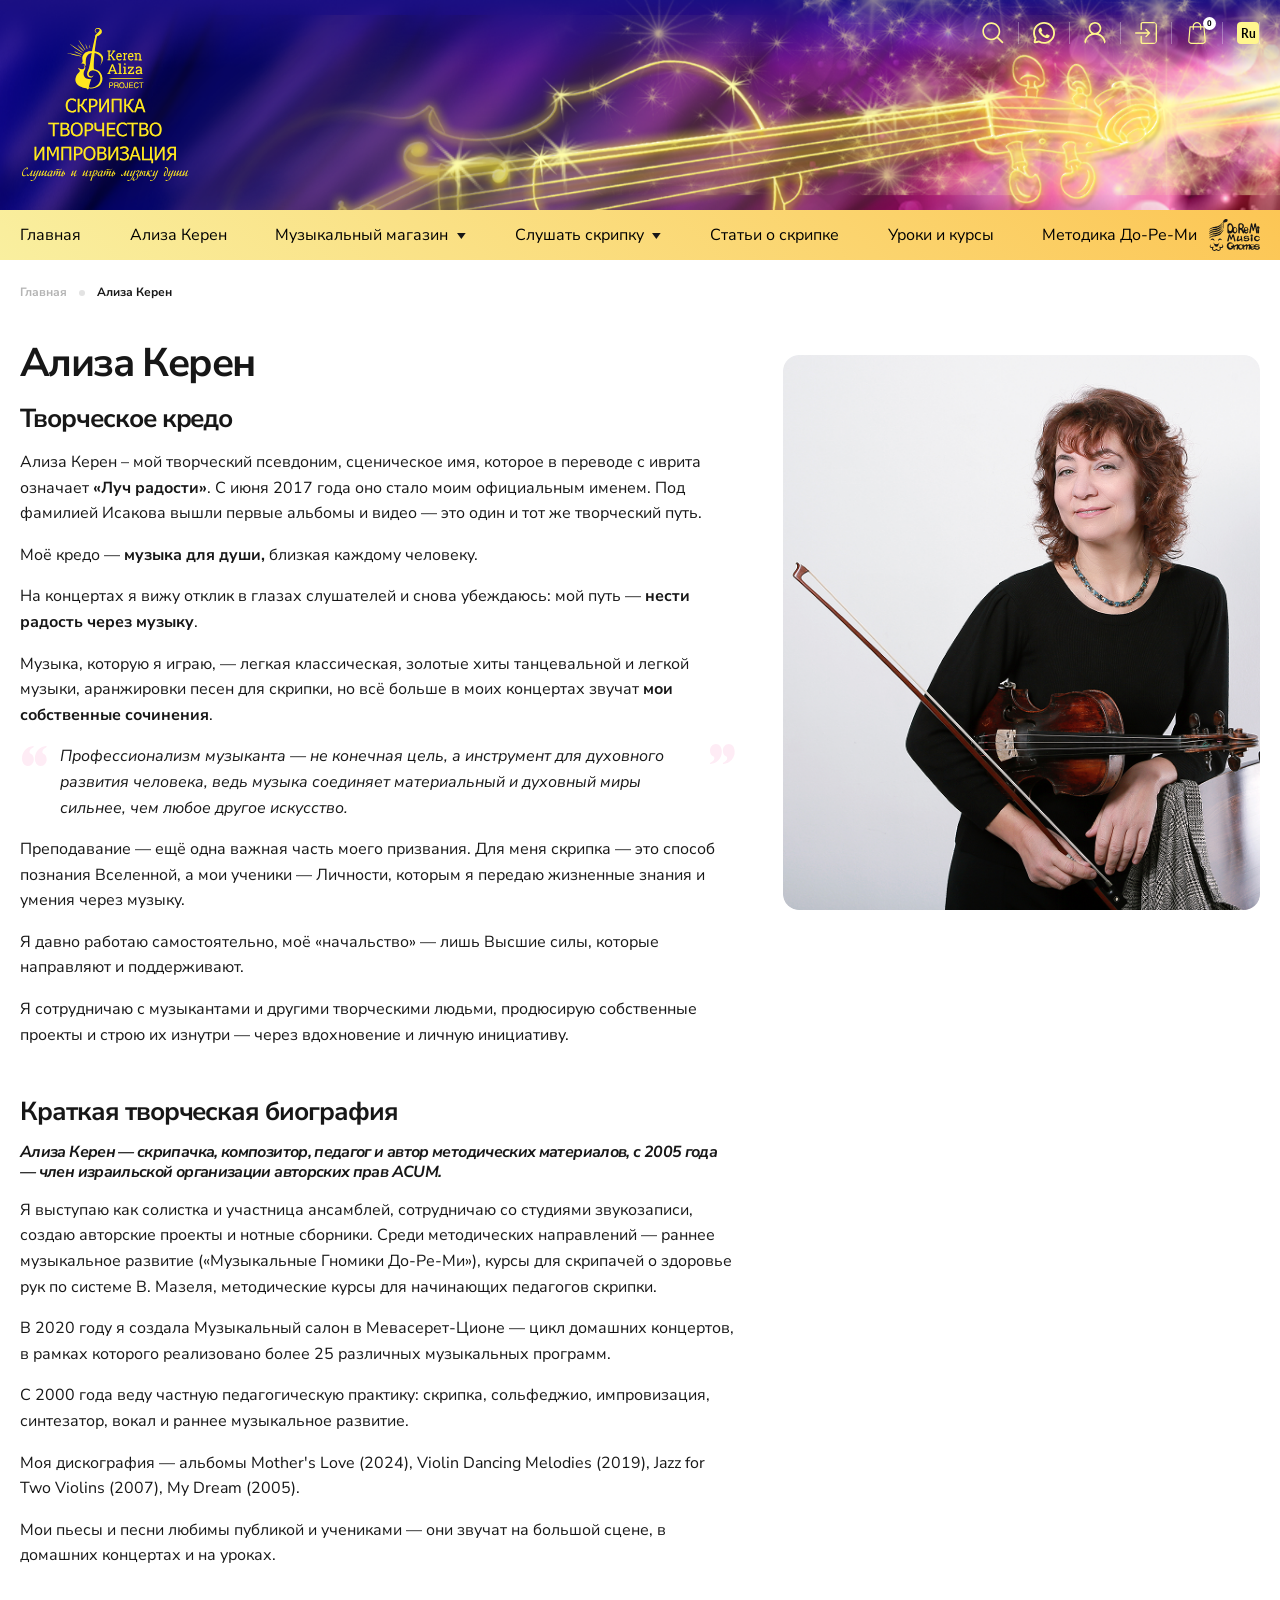
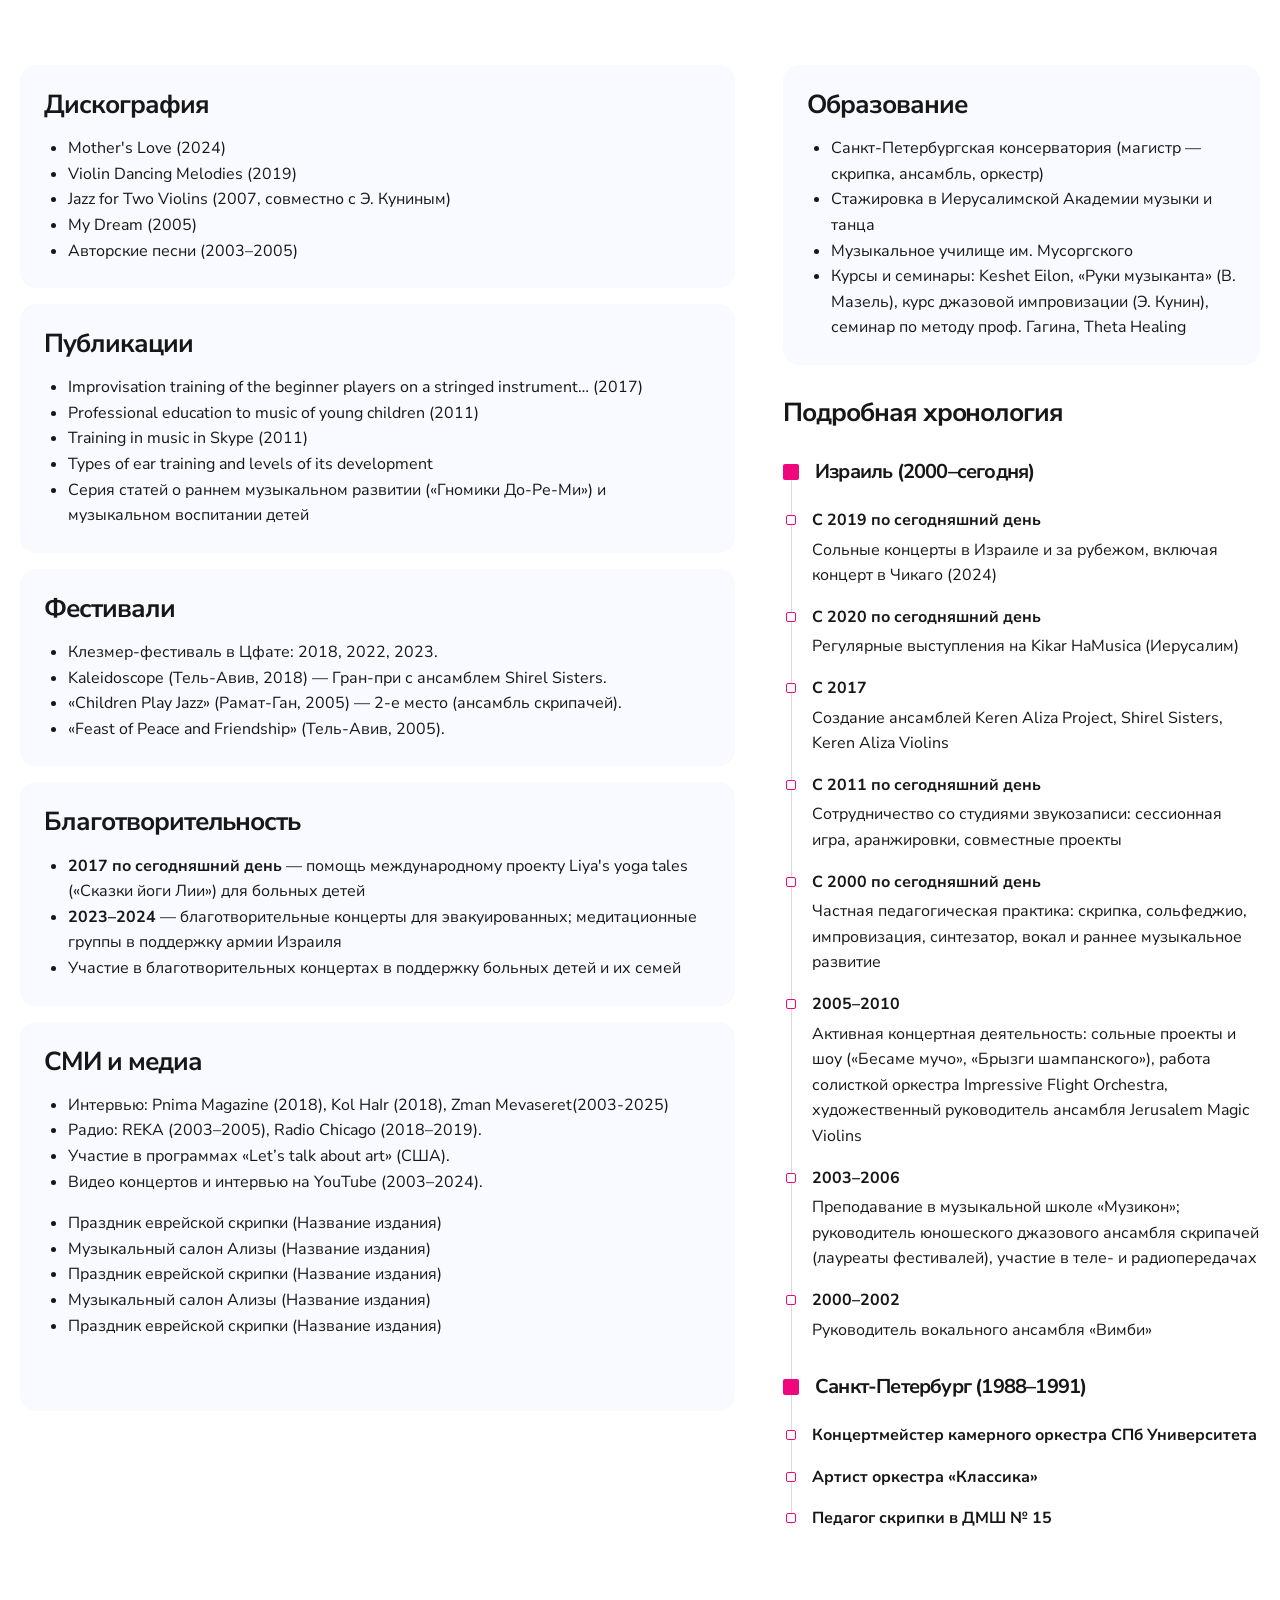
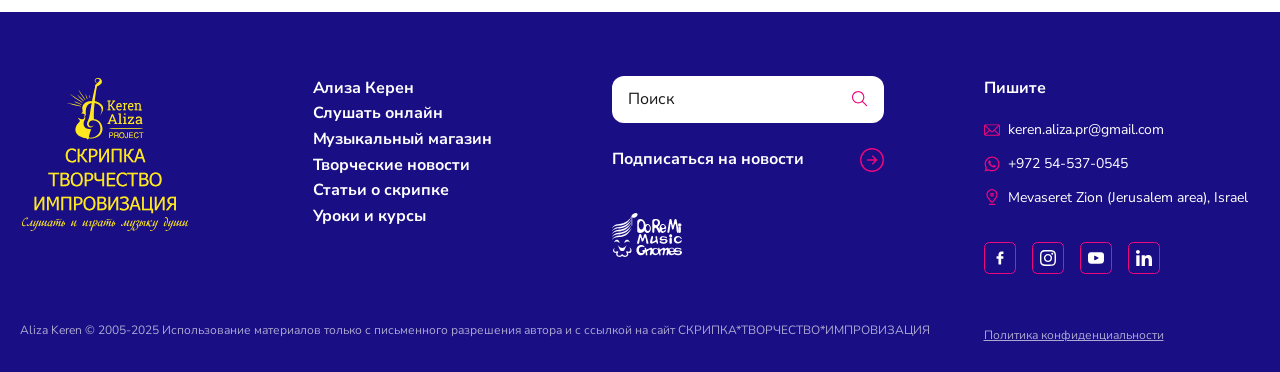
==== commit 643c6343: "правки" ====
--- a/about.html
+++ b/about.html
@@ -8,16 +8,16 @@
   <!-- Fonts -->
   <link rel="preconnect" href="https://fonts.googleapis.com">
   <link rel="preconnect" href="https://fonts.gstatic.com" crossorigin>
-  <link href="https://fonts.googleapis.com/css2?family=Heebo:wght@100..900&family=Lato:ital,wght@0,100;0,300;0,400;0,700;0,900;1,100;1,300;1,400;1,700;1,900&family=Nunito+Sans:ital,opsz,wght@0,6..12,200..1000;1,6..12,200..1000&display=swap&_v=20260317194410" rel="stylesheet">
+  <link href="https://fonts.googleapis.com/css2?family=Heebo:wght@100..900&family=Lato:ital,wght@0,100;0,300;0,400;0,700;0,900;1,100;1,300;1,400;1,700;1,900&family=Nunito+Sans:ital,opsz,wght@0,6..12,200..1000;1,6..12,200..1000&display=swap&_v=20260318155710" rel="stylesheet">
 
   <!-- Swiper -->
-  <link rel="stylesheet" href="https://cdn.jsdelivr.net/npm/swiper@11/swiper-bundle.min.css?_v=20260317194410">
+  <link rel="stylesheet" href="https://cdn.jsdelivr.net/npm/swiper@11/swiper-bundle.min.css?_v=20260318155710">
 
   <!-- Fancybox -->
-  <link rel="stylesheet" href="https://cdn.jsdelivr.net/npm/@fancyapps/ui@5/dist/fancybox/fancybox.css?_v=20260317194410">
+  <link rel="stylesheet" href="https://cdn.jsdelivr.net/npm/@fancyapps/ui@5/dist/fancybox/fancybox.css?_v=20260318155710">
 
   <!-- Styles -->
-  <link rel="stylesheet" href="css/styles.min.css?_v=20260317194410">
+  <link rel="stylesheet" href="css/styles.min.css?_v=20260318155710">
 
 </head>
 
@@ -159,8 +159,8 @@
       </ol>
     </nav>
 
-    <article class="about-page container row g-20px pt-38px pb-80px">
-      <div class="col-12 col-lg-7">
+    <article class="about-page container row g-20px pt-32px pt-lg-38px pb-40px pb-lg-80px">
+      <div class="col-12 col-lg-7 mb-0 mb-lg-60px">
         <h1>Ализа Керен</h1>
 
         <!-- Творческое кредо -->
@@ -168,7 +168,7 @@
           <h2>Творческое кредо</h2>
 
           <figure class="about-page__hero d-lg-none">
-            <img class="rounded-16px" src="img/about-hero.png" alt="Ализа Керен — скрипачка">
+            <img class="rounded-16px ms-0 ms-sm-3" src="img/about-hero.png" alt="Ализа Керен — скрипачка">
           </figure>
 
           <p>
@@ -182,7 +182,7 @@
           </p>
 
           <p>
-            На концертах я вижу отклик в глазах слушателей и снова убеждаюсь: мой путь — нести радость через музыку.
+            На концертах я вижу отклик в глазах слушателей и снова убеждаюсь: мой путь — <b>нести радость через музыку</b>.
           </p>
 
           <p>
@@ -507,13 +507,13 @@
     </div>
   </footer>
   <!-- Swiper -->
-  <script src="https://cdn.jsdelivr.net/npm/swiper@11/swiper-bundle.min.js?_v=20260317194410"></script>
+  <script src="https://cdn.jsdelivr.net/npm/swiper@11/swiper-bundle.min.js?_v=20260318155710"></script>
 
   <!-- Fancybox -->
-  <script src="https://cdn.jsdelivr.net/npm/@fancyapps/ui@5/dist/fancybox/fancybox.umd.js?_v=20260317194410"></script>
+  <script src="https://cdn.jsdelivr.net/npm/@fancyapps/ui@5/dist/fancybox/fancybox.umd.js?_v=20260318155710"></script>
 
   <!-- Main script -->
-  <script src="js/index.min.js?_v=20260317194410"></script>
+  <script src="js/index.min.js?_v=20260318155710"></script>
 
 </body>
 
--- a/css/styles.min.css
+++ b/css/styles.min.css
@@ -1 +1 @@
-abbr,address,article,aside,audio,b,blockquote,body,canvas,caption,cite,code,dd,del,details,dfn,div,dl,dt,em,fieldset,figcaption,figure,footer,form,h1,h2,h3,h4,h5,h6,header,hgroup,html,i,iframe,img,ins,kbd,label,legend,li,mark,menu,nav,object,ol,p,pre,q,samp,section,small,span,strong,sub,summary,sup,table,tbody,td,tfoot,th,thead,time,tr,ul,var,video{margin:0;padding:0;border:0;outline:0;font-size:100%;vertical-align:baseline;background:0 0}body{line-height:1}article,aside,details,figcaption,figure,footer,header,hgroup,menu,nav,section{display:block}nav ul{list-style:none}blockquote,q{quotes:none}blockquote:after,blockquote:before,q:after,q:before{content:"";content:none}a{margin:0;padding:0;font-size:100%;vertical-align:baseline;background:0 0}ins{background-color:#ff9;color:#000;text-decoration:none}mark{background-color:#ff9;color:#000;font-style:italic;font-weight:700}del{text-decoration:line-through}abbr[title],dfn[title]{border-bottom:1px dotted;cursor:help}table{border-collapse:collapse;border-spacing:0}hr{display:block;height:1px;border:0;border-top:1px solid #ccc;margin:1em 0;padding:0}input,select{vertical-align:middle}*,::after,::before{-webkit-box-sizing:border-box;box-sizing:border-box}body,html{height:100%}body{color:#171717;font-family:"Nunito Sans",sans-serif;font-size:16px;line-height:160%;font-weight:400;letter-spacing:0}img{display:block}ul{list-style:none}body.--no-scroll{overflow:hidden}.d-none{display:none!important}.h1,h1{margin:0;font-family:"Nunito Sans",sans-serif;font-weight:700;font-size:40px;line-height:120%;letter-spacing:-.04em}.h2,h2{margin:0;font-family:"Nunito Sans",sans-serif;font-weight:700;font-size:26px;line-height:120%;letter-spacing:-.04em}.h3,h3{margin:0;font-family:"Nunito Sans",sans-serif;font-weight:700;font-size:20px;line-height:120%;letter-spacing:-.04em}.h4,h4{margin:0;font-family:"Nunito Sans",sans-serif;font-weight:700;font-size:16px;line-height:120%;letter-spacing:-.04em}.h5,h5{margin:0;font-family:"Nunito Sans",sans-serif;font-weight:700;font-size:16px;line-height:120%;letter-spacing:-.04em;font-size:14px}.h6,h6{margin:0;font-family:"Nunito Sans",sans-serif;font-weight:700;font-size:16px;line-height:120%;letter-spacing:-.04em;font-size:12px}.text-12{font-family:"Nunito Sans",sans-serif;font-size:12px;line-height:140%;font-weight:400;letter-spacing:0}.text-12-bold,.text-12.fw-bold{font-weight:700}.text-14{font-family:"Nunito Sans",sans-serif;font-size:14px;line-height:160%;font-weight:400;letter-spacing:0}.text-14-bold,.text-14.fw-bold{font-weight:700}.text-16{font-family:"Nunito Sans",sans-serif;font-size:16px;line-height:160%;font-weight:400;letter-spacing:0}.text-16-medium,.text-16.fw-medium{font-weight:500}.text-16-bold,.text-16.fw-bold{font-weight:700}.text-16-bold-italic{font-weight:700;font-style:italic;line-height:120%;letter-spacing:-.04em}.text-muted{color:#6c757d}.text-primary{color:#190e83}.text-start{text-align:left}.text-center{text-align:center}.text-end{text-align:right}.text-lowercase{text-transform:lowercase}.text-uppercase{text-transform:uppercase}.text-capitalize{text-transform:capitalize}.fw-regular{font-weight:400}.fw-medium{font-weight:500}.fw-semibold{font-weight:600}.fw-bold{font-weight:700}.fst-normal{font-style:normal}.fst-italic{font-style:italic}.text-nowrap{white-space:nowrap}.text-truncate{overflow:hidden;text-overflow:ellipsis;white-space:nowrap}.green-box,.red-box{height:200px;width:100%;border-radius:20px;background-color:red}.green-box{background-color:green}.container{max-width:1360px;padding:0 20px;margin:0 auto}.container-fluid{width:100%;padding:0 20px}.row{display:-ms-grid;display:grid;-ms-grid-columns:(1fr)[12];grid-template-columns:repeat(12,1fr)}.row-cols-1{-ms-grid-columns:(1fr)[1];grid-template-columns:repeat(1,1fr)}.row-cols-1>*{-ms-grid-column-span:1;grid-column:span 1}.row-cols-2{-ms-grid-columns:(1fr)[2];grid-template-columns:repeat(2,1fr)}.row-cols-2>*{-ms-grid-column-span:1;grid-column:span 1}.row-cols-3{-ms-grid-columns:(1fr)[3];grid-template-columns:repeat(3,1fr)}.row-cols-3>*{-ms-grid-column-span:1;grid-column:span 1}.row-cols-4{-ms-grid-columns:(1fr)[4];grid-template-columns:repeat(4,1fr)}.row-cols-4>*{-ms-grid-column-span:1;grid-column:span 1}.row-cols-5{-ms-grid-columns:(1fr)[5];grid-template-columns:repeat(5,1fr)}.row-cols-5>*{-ms-grid-column-span:1;grid-column:span 1}.row-cols-6{-ms-grid-columns:(1fr)[6];grid-template-columns:repeat(6,1fr)}.row-cols-6>*{-ms-grid-column-span:1;grid-column:span 1}.row-cols-7{-ms-grid-columns:(1fr)[7];grid-template-columns:repeat(7,1fr)}.row-cols-7>*{-ms-grid-column-span:1;grid-column:span 1}.row-cols-8{-ms-grid-columns:(1fr)[8];grid-template-columns:repeat(8,1fr)}.row-cols-8>*{-ms-grid-column-span:1;grid-column:span 1}.row-cols-9{-ms-grid-columns:(1fr)[9];grid-template-columns:repeat(9,1fr)}.row-cols-9>*{-ms-grid-column-span:1;grid-column:span 1}.row-cols-10{-ms-grid-columns:(1fr)[10];grid-template-columns:repeat(10,1fr)}.row-cols-10>*{-ms-grid-column-span:1;grid-column:span 1}.row-cols-11{-ms-grid-columns:(1fr)[11];grid-template-columns:repeat(11,1fr)}.row-cols-11>*{-ms-grid-column-span:1;grid-column:span 1}.row-cols-12{-ms-grid-columns:(1fr)[12];grid-template-columns:repeat(12,1fr)}.row-cols-12>*{-ms-grid-column-span:1;grid-column:span 1}.col-1{-ms-grid-column-span:1;grid-column:span 1}.col-2{-ms-grid-column-span:2;grid-column:span 2}.col-3{-ms-grid-column-span:3;grid-column:span 3}.col-4{-ms-grid-column-span:4;grid-column:span 4}.col-5{-ms-grid-column-span:5;grid-column:span 5}.col-6{-ms-grid-column-span:6;grid-column:span 6}.col-7{-ms-grid-column-span:7;grid-column:span 7}.col-8{-ms-grid-column-span:8;grid-column:span 8}.col-9{-ms-grid-column-span:9;grid-column:span 9}.col-10{-ms-grid-column-span:10;grid-column:span 10}.col-11{-ms-grid-column-span:11;grid-column:span 11}.col-12{-ms-grid-column-span:12;grid-column:span 12}.g-0{gap:0}.gx-0{-webkit-column-gap:0;-moz-column-gap:0;column-gap:0}.gy-0{row-gap:0}.g-1{gap:.25rem}.gx-1{-webkit-column-gap:.25rem;-moz-column-gap:.25rem;column-gap:.25rem}.gy-1{row-gap:.25rem}.g-2{gap:.5rem}.gx-2{-webkit-column-gap:.5rem;-moz-column-gap:.5rem;column-gap:.5rem}.gy-2{row-gap:.5rem}.g-3{gap:1rem}.gx-3{-webkit-column-gap:1rem;-moz-column-gap:1rem;column-gap:1rem}.gy-3{row-gap:1rem}.g-4{gap:1.5rem}.gx-4{-webkit-column-gap:1.5rem;-moz-column-gap:1.5rem;column-gap:1.5rem}.gy-4{row-gap:1.5rem}.g-5{gap:3rem}.gx-5{-webkit-column-gap:3rem;-moz-column-gap:3rem;column-gap:3rem}.gy-5{row-gap:3rem}.g-20px{gap:20px}.gx-20px{-webkit-column-gap:20px;-moz-column-gap:20px;column-gap:20px}.gy-20px{row-gap:20px}.g-32px{gap:32px}.gx-32px{-webkit-column-gap:32px;-moz-column-gap:32px;column-gap:32px}.gy-32px{row-gap:32px}.g-40px{gap:40px}.gx-40px{-webkit-column-gap:40px;-moz-column-gap:40px;column-gap:40px}.gy-40px{row-gap:40px}.m-auto{margin:auto!important}.mx-auto{margin-left:auto!important;margin-right:auto!important}.my-auto{margin-top:auto!important;margin-bottom:auto!important}.mt-auto{margin-top:auto!important}.mb-auto{margin-bottom:auto!important}.ms-auto{margin-left:auto!important}.me-auto{margin-right:auto!important}.p-auto{padding:auto!important}.px-auto{padding-left:auto!important;padding-right:auto!important}.py-auto{padding-top:auto!important;padding-bottom:auto!important}.pt-auto{padding-top:auto!important}.pb-auto{padding-bottom:auto!important}.ps-auto{padding-left:auto!important}.pe-auto{padding-right:auto!important}.m-0{margin:0!important}.mx-0{margin-left:0!important;margin-right:0!important}.my-0{margin-top:0!important;margin-bottom:0!important}.mt-0{margin-top:0!important}.mb-0{margin-bottom:0!important}.ms-0{margin-left:0!important}.me-0{margin-right:0!important}.p-0{padding:0!important}.px-0{padding-left:0!important;padding-right:0!important}.py-0{padding-top:0!important;padding-bottom:0!important}.pt-0{padding-top:0!important}.pb-0{padding-bottom:0!important}.ps-0{padding-left:0!important}.pe-0{padding-right:0!important}.m-1{margin:.25rem!important}.mx-1{margin-left:.25rem!important;margin-right:.25rem!important}.my-1{margin-top:.25rem!important;margin-bottom:.25rem!important}.mt-1{margin-top:.25rem!important}.mb-1{margin-bottom:.25rem!important}.ms-1{margin-left:.25rem!important}.me-1{margin-right:.25rem!important}.p-1{padding:.25rem!important}.px-1{padding-left:.25rem!important;padding-right:.25rem!important}.py-1{padding-top:.25rem!important;padding-bottom:.25rem!important}.pt-1{padding-top:.25rem!important}.pb-1{padding-bottom:.25rem!important}.ps-1{padding-left:.25rem!important}.pe-1{padding-right:.25rem!important}.m-2{margin:.5rem!important}.mx-2{margin-left:.5rem!important;margin-right:.5rem!important}.my-2{margin-top:.5rem!important;margin-bottom:.5rem!important}.mt-2{margin-top:.5rem!important}.mb-2{margin-bottom:.5rem!important}.ms-2{margin-left:.5rem!important}.me-2{margin-right:.5rem!important}.p-2{padding:.5rem!important}.px-2{padding-left:.5rem!important;padding-right:.5rem!important}.py-2{padding-top:.5rem!important;padding-bottom:.5rem!important}.pt-2{padding-top:.5rem!important}.pb-2{padding-bottom:.5rem!important}.ps-2{padding-left:.5rem!important}.pe-2{padding-right:.5rem!important}.m-3{margin:1rem!important}.mx-3{margin-left:1rem!important;margin-right:1rem!important}.my-3{margin-top:1rem!important;margin-bottom:1rem!important}.mt-3{margin-top:1rem!important}.mb-3{margin-bottom:1rem!important}.ms-3{margin-left:1rem!important}.me-3{margin-right:1rem!important}.p-3{padding:1rem!important}.px-3{padding-left:1rem!important;padding-right:1rem!important}.py-3{padding-top:1rem!important;padding-bottom:1rem!important}.pt-3{padding-top:1rem!important}.pb-3{padding-bottom:1rem!important}.ps-3{padding-left:1rem!important}.pe-3{padding-right:1rem!important}.m-4{margin:1.5rem!important}.mx-4{margin-left:1.5rem!important;margin-right:1.5rem!important}.my-4{margin-top:1.5rem!important;margin-bottom:1.5rem!important}.mt-4{margin-top:1.5rem!important}.mb-4{margin-bottom:1.5rem!important}.ms-4{margin-left:1.5rem!important}.me-4{margin-right:1.5rem!important}.p-4{padding:1.5rem!important}.px-4{padding-left:1.5rem!important;padding-right:1.5rem!important}.py-4{padding-top:1.5rem!important;padding-bottom:1.5rem!important}.pt-4{padding-top:1.5rem!important}.pb-4{padding-bottom:1.5rem!important}.ps-4{padding-left:1.5rem!important}.pe-4{padding-right:1.5rem!important}.m-5{margin:3rem!important}.mx-5{margin-left:3rem!important;margin-right:3rem!important}.my-5{margin-top:3rem!important;margin-bottom:3rem!important}.mt-5{margin-top:3rem!important}.mb-5{margin-bottom:3rem!important}.ms-5{margin-left:3rem!important}.me-5{margin-right:3rem!important}.p-5{padding:3rem!important}.px-5{padding-left:3rem!important;padding-right:3rem!important}.py-5{padding-top:3rem!important;padding-bottom:3rem!important}.pt-5{padding-top:3rem!important}.pb-5{padding-bottom:3rem!important}.ps-5{padding-left:3rem!important}.pe-5{padding-right:3rem!important}.m-12px{margin:12px!important}.mx-12px{margin-left:12px!important;margin-right:12px!important}.my-12px{margin-top:12px!important;margin-bottom:12px!important}.mt-12px{margin-top:12px!important}.mb-12px{margin-bottom:12px!important}.ms-12px{margin-left:12px!important}.me-12px{margin-right:12px!important}.p-12px{padding:12px!important}.px-12px{padding-left:12px!important;padding-right:12px!important}.py-12px{padding-top:12px!important;padding-bottom:12px!important}.pt-12px{padding-top:12px!important}.pb-12px{padding-bottom:12px!important}.ps-12px{padding-left:12px!important}.pe-12px{padding-right:12px!important}.m-16px{margin:16px!important}.mx-16px{margin-left:16px!important;margin-right:16px!important}.my-16px{margin-top:16px!important;margin-bottom:16px!important}.mt-16px{margin-top:16px!important}.mb-16px{margin-bottom:16px!important}.ms-16px{margin-left:16px!important}.me-16px{margin-right:16px!important}.p-16px{padding:16px!important}.px-16px{padding-left:16px!important;padding-right:16px!important}.py-16px{padding-top:16px!important;padding-bottom:16px!important}.pt-16px{padding-top:16px!important}.pb-16px{padding-bottom:16px!important}.ps-16px{padding-left:16px!important}.pe-16px{padding-right:16px!important}.m-20px{margin:20px!important}.mx-20px{margin-left:20px!important;margin-right:20px!important}.my-20px{margin-top:20px!important;margin-bottom:20px!important}.mt-20px{margin-top:20px!important}.mb-20px{margin-bottom:20px!important}.ms-20px{margin-left:20px!important}.me-20px{margin-right:20px!important}.p-20px{padding:20px!important}.px-20px{padding-left:20px!important;padding-right:20px!important}.py-20px{padding-top:20px!important;padding-bottom:20px!important}.pt-20px{padding-top:20px!important}.pb-20px{padding-bottom:20px!important}.ps-20px{padding-left:20px!important}.pe-20px{padding-right:20px!important}.m-24px{margin:24px!important}.mx-24px{margin-left:24px!important;margin-right:24px!important}.my-24px{margin-top:24px!important;margin-bottom:24px!important}.mt-24px{margin-top:24px!important}.mb-24px{margin-bottom:24px!important}.ms-24px{margin-left:24px!important}.me-24px{margin-right:24px!important}.p-24px{padding:24px!important}.px-24px{padding-left:24px!important;padding-right:24px!important}.py-24px{padding-top:24px!important;padding-bottom:24px!important}.pt-24px{padding-top:24px!important}.pb-24px{padding-bottom:24px!important}.ps-24px{padding-left:24px!important}.pe-24px{padding-right:24px!important}.m-28px{margin:28px!important}.mx-28px{margin-left:28px!important;margin-right:28px!important}.my-28px{margin-top:28px!important;margin-bottom:28px!important}.mt-28px{margin-top:28px!important}.mb-28px{margin-bottom:28px!important}.ms-28px{margin-left:28px!important}.me-28px{margin-right:28px!important}.p-28px{padding:28px!important}.px-28px{padding-left:28px!important;padding-right:28px!important}.py-28px{padding-top:28px!important;padding-bottom:28px!important}.pt-28px{padding-top:28px!important}.pb-28px{padding-bottom:28px!important}.ps-28px{padding-left:28px!important}.pe-28px{padding-right:28px!important}.m-30px{margin:30px!important}.mx-30px{margin-left:30px!important;margin-right:30px!important}.my-30px{margin-top:30px!important;margin-bottom:30px!important}.mt-30px{margin-top:30px!important}.mb-30px{margin-bottom:30px!important}.ms-30px{margin-left:30px!important}.me-30px{margin-right:30px!important}.p-30px{padding:30px!important}.px-30px{padding-left:30px!important;padding-right:30px!important}.py-30px{padding-top:30px!important;padding-bottom:30px!important}.pt-30px{padding-top:30px!important}.pb-30px{padding-bottom:30px!important}.ps-30px{padding-left:30px!important}.pe-30px{padding-right:30px!important}.m-31px{margin:31px!important}.mx-31px{margin-left:31px!important;margin-right:31px!important}.my-31px{margin-top:31px!important;margin-bottom:31px!important}.mt-31px{margin-top:31px!important}.mb-31px{margin-bottom:31px!important}.ms-31px{margin-left:31px!important}.me-31px{margin-right:31px!important}.p-31px{padding:31px!important}.px-31px{padding-left:31px!important;padding-right:31px!important}.py-31px{padding-top:31px!important;padding-bottom:31px!important}.pt-31px{padding-top:31px!important}.pb-31px{padding-bottom:31px!important}.ps-31px{padding-left:31px!important}.pe-31px{padding-right:31px!important}.m-32px{margin:32px!important}.mx-32px{margin-left:32px!important;margin-right:32px!important}.my-32px{margin-top:32px!important;margin-bottom:32px!important}.mt-32px{margin-top:32px!important}.mb-32px{margin-bottom:32px!important}.ms-32px{margin-left:32px!important}.me-32px{margin-right:32px!important}.p-32px{padding:32px!important}.px-32px{padding-left:32px!important;padding-right:32px!important}.py-32px{padding-top:32px!important;padding-bottom:32px!important}.pt-32px{padding-top:32px!important}.pb-32px{padding-bottom:32px!important}.ps-32px{padding-left:32px!important}.pe-32px{padding-right:32px!important}.m-38px{margin:38px!important}.mx-38px{margin-left:38px!important;margin-right:38px!important}.my-38px{margin-top:38px!important;margin-bottom:38px!important}.mt-38px{margin-top:38px!important}.mb-38px{margin-bottom:38px!important}.ms-38px{margin-left:38px!important}.me-38px{margin-right:38px!important}.p-38px{padding:38px!important}.px-38px{padding-left:38px!important;padding-right:38px!important}.py-38px{padding-top:38px!important;padding-bottom:38px!important}.pt-38px{padding-top:38px!important}.pb-38px{padding-bottom:38px!important}.ps-38px{padding-left:38px!important}.pe-38px{padding-right:38px!important}.m-40px{margin:40px!important}.mx-40px{margin-left:40px!important;margin-right:40px!important}.my-40px{margin-top:40px!important;margin-bottom:40px!important}.mt-40px{margin-top:40px!important}.mb-40px{margin-bottom:40px!important}.ms-40px{margin-left:40px!important}.me-40px{margin-right:40px!important}.p-40px{padding:40px!important}.px-40px{padding-left:40px!important;padding-right:40px!important}.py-40px{padding-top:40px!important;padding-bottom:40px!important}.pt-40px{padding-top:40px!important}.pb-40px{padding-bottom:40px!important}.ps-40px{padding-left:40px!important}.pe-40px{padding-right:40px!important}.m-48px{margin:48px!important}.mx-48px{margin-left:48px!important;margin-right:48px!important}.my-48px{margin-top:48px!important;margin-bottom:48px!important}.mt-48px{margin-top:48px!important}.mb-48px{margin-bottom:48px!important}.ms-48px{margin-left:48px!important}.me-48px{margin-right:48px!important}.p-48px{padding:48px!important}.px-48px{padding-left:48px!important;padding-right:48px!important}.py-48px{padding-top:48px!important;padding-bottom:48px!important}.pt-48px{padding-top:48px!important}.pb-48px{padding-bottom:48px!important}.ps-48px{padding-left:48px!important}.pe-48px{padding-right:48px!important}.m-80px{margin:80px!important}.mx-80px{margin-left:80px!important;margin-right:80px!important}.my-80px{margin-top:80px!important;margin-bottom:80px!important}.mt-80px{margin-top:80px!important}.mb-80px{margin-bottom:80px!important}.ms-80px{margin-left:80px!important}.me-80px{margin-right:80px!important}.p-80px{padding:80px!important}.px-80px{padding-left:80px!important;padding-right:80px!important}.py-80px{padding-top:80px!important;padding-bottom:80px!important}.pt-80px{padding-top:80px!important}.pb-80px{padding-bottom:80px!important}.ps-80px{padding-left:80px!important}.pe-80px{padding-right:80px!important}.rounded-12px{border-radius:12px!important}.rounded-16px{border-radius:16px!important}.d-none{display:none!important}.d-block{display:block!important}.d-flex{display:-webkit-box!important;display:-ms-flexbox!important;display:flex!important}.d-inline{display:inline!important}.d-inline-block{display:inline-block!important}.d-inline-flex{display:-webkit-inline-box!important;display:-ms-inline-flexbox!important;display:inline-flex!important}.d-grid{display:-ms-grid!important;display:grid!important}.flex-row{-webkit-box-orient:horizontal!important;-webkit-box-direction:normal!important;-ms-flex-direction:row!important;flex-direction:row!important}.flex-row-reverse{-webkit-box-orient:horizontal!important;-webkit-box-direction:reverse!important;-ms-flex-direction:row-reverse!important;flex-direction:row-reverse!important}.flex-column{-webkit-box-orient:vertical!important;-webkit-box-direction:normal!important;-ms-flex-direction:column!important;flex-direction:column!important}.flex-column-reverse{-webkit-box-orient:vertical!important;-webkit-box-direction:reverse!important;-ms-flex-direction:column-reverse!important;flex-direction:column-reverse!important}.flex-wrap{-ms-flex-wrap:wrap!important;flex-wrap:wrap!important}.flex-nowrap{-ms-flex-wrap:nowrap!important;flex-wrap:nowrap!important}.flex-wrap-reverse{-ms-flex-wrap:wrap-reverse!important;flex-wrap:wrap-reverse!important}.justify-content-start{-webkit-box-pack:start!important;-ms-flex-pack:start!important;justify-content:flex-start!important}.justify-content-end{-webkit-box-pack:end!important;-ms-flex-pack:end!important;justify-content:flex-end!important}.justify-content-center{-webkit-box-pack:center!important;-ms-flex-pack:center!important;justify-content:center!important}.justify-content-between{-webkit-box-pack:justify!important;-ms-flex-pack:justify!important;justify-content:space-between!important}.justify-content-around{-ms-flex-pack:distribute!important;justify-content:space-around!important}.justify-content-evenly{-webkit-box-pack:space-evenly!important;-ms-flex-pack:space-evenly!important;justify-content:space-evenly!important}.align-items-start{-webkit-box-align:start!important;-ms-flex-align:start!important;align-items:flex-start!important}.align-items-end{-webkit-box-align:end!important;-ms-flex-align:end!important;align-items:flex-end!important}.align-items-center{-webkit-box-align:center!important;-ms-flex-align:center!important;align-items:center!important}.align-items-baseline{-webkit-box-align:baseline!important;-ms-flex-align:baseline!important;align-items:baseline!important}.align-items-stretch{-webkit-box-align:stretch!important;-ms-flex-align:stretch!important;align-items:stretch!important}.align-self-auto{-ms-flex-item-align:auto!important;-ms-grid-row-align:auto!important;align-self:auto!important}.align-self-start{-ms-flex-item-align:start!important;align-self:flex-start!important}.align-self-end{-ms-flex-item-align:end!important;align-self:flex-end!important}.align-self-center{-ms-flex-item-align:center!important;-ms-grid-row-align:center!important;align-self:center!important}.align-self-baseline{-ms-flex-item-align:baseline!important;align-self:baseline!important}.align-self-stretch{-ms-flex-item-align:stretch!important;-ms-grid-row-align:stretch!important;align-self:stretch!important}.flex-grow-0{-webkit-box-flex:0!important;-ms-flex-positive:0!important;flex-grow:0!important}.flex-grow-1{-webkit-box-flex:1!important;-ms-flex-positive:1!important;flex-grow:1!important}.flex-shrink-0{-ms-flex-negative:0!important;flex-shrink:0!important}.flex-shrink-1{-ms-flex-negative:1!important;flex-shrink:1!important}.flex-fill{-webkit-box-flex:1!important;-ms-flex:1 1 auto!important;flex:1 1 auto!important}.flex-none{-webkit-box-flex:0!important;-ms-flex:none!important;flex:none!important}.header__top{background-color:#190e83;background:url(..img/header_bg.png) center no-repeat;background-size:cover}.header__top-content{display:-webkit-box;display:-ms-flexbox;display:flex;-webkit-box-pack:justify;-ms-flex-pack:justify;justify-content:space-between;max-width:1360px;padding:0 20px;margin:0 auto}.header__top-content-left{display:-webkit-box;display:-ms-flexbox;display:flex;-webkit-box-pack:center;-ms-flex-pack:center;justify-content:center;-webkit-box-align:center;-ms-flex-align:center;align-items:center}.header__logo{padding:26px 0 24px}.header__logo-link{display:block}.header__logo img{display:block;height:160px;width:172.2px}.header__actions{display:-webkit-box;display:-ms-flexbox;display:flex;list-style:none;padding-top:22px}.header__actions-item{position:relative;padding:0 14px;border-right:1px solid rgba(255,255,255,.3)}.header__actions-item:first-child{padding:0 14px 0 0}.header__actions-item:last-child{padding:0 0 0 14px}.header__actions-btn{display:block;width:22px;height:22px;background:0 0;border:none;padding:0;margin:0;border-radius:4px;text-decoration:none;cursor:pointer;background-position:center;background-repeat:no-repeat;background-size:22px}.header__actions-btn.--search{background-image:url(..img/svg/header_search.svg)}.header__actions-btn.--whatsapp{background-image:url(..img/svg/header_whatsapp.svg)}.header__actions-btn.--user{background-image:url(..img/svg/header_user.svg)}.header__actions-btn.--login{background-image:url(..img/svg/header_login.svg)}.header__actions-btn.--cart{position:relative;background-image:url(..img/svg/header_cart.svg)}.header__actions-btn.--lang{color:#000;font-size:12px;font-family:Lato,sans-serif;font-weight:700;font-style:normal;background-color:#fff68e}.header__actions-badge{position:absolute;top:-5px;right:-8px;height:13px;color:#000;font-family:Heebo,sans-serif;font-size:8px;font-weight:700;line-height:14px;padding:0 4px;background-color:#fff;border-radius:50%}.header__lang-menu{list-style:none;position:absolute;display:-webkit-box;display:-ms-flexbox;display:flex;-webkit-box-orient:vertical;-webkit-box-direction:normal;-ms-flex-direction:column;flex-direction:column;opacity:0;visibility:hidden;-webkit-transform:translateY(-10px);-ms-transform:translateY(-10px);transform:translateY(-10px);pointer-events:none;-webkit-transition:all .3s ease;transition:all .3s ease}.header__lang-menu.is-open{opacity:1;visibility:visible;-webkit-transform:translateY(0);-ms-transform:translateY(0);transform:translateY(0);pointer-events:auto}.header__lang-menu a,.header__lang-menu button{display:block;width:22px;height:22px;background:#fff68e;border:none;padding:0;margin:0;border-radius:4px;text-decoration:none;cursor:pointer;color:#000;font-size:12px;font-family:Lato,sans-serif;font-weight:700;text-align:center;line-height:22px}.header__nav{background:linear-gradient(225deg,#fcc655,#f9ef9f)}.header__nav-content{max-width:1360px;padding:0 20px;margin:0 auto}.header__app-nav{display:none}.header__nav-list{display:-webkit-box;display:-ms-flexbox;display:flex;-webkit-box-pack:justify;-ms-flex-pack:justify;justify-content:space-between;padding:9px 0}.header__nav-item.--has-submenu{position:relative}.header__nav-link{display:block;height:100%;color:#000;font-family:"Nunito Sans",sans-serif;font-size:16px;line-height:2;letter-spacing:0;text-decoration:none;background:0 0;border:none;padding:0;margin:0;cursor:pointer;-webkit-transition:.1s;transition:.1s}.header__nav-link:hover{color:rgba(23,23,23,.64)}.header__nav-item.--do-re-mi .header__nav-link{display:-webkit-box;display:-ms-flexbox;display:flex;-webkit-box-align:center;-ms-flex-align:center;align-items:center}.header__nav-item.--do-re-mi .header__nav-link span{padding-right:12px}.header__nav-item.--do-re-mi .header__nav-link img{display:block;height:32px;width:50.88px;-webkit-transition:.1s;transition:.1s}.header__nav-item.--do-re-mi .header__nav-link:hover img{opacity:.5}.header__nav-item.--has-submenu .header__nav-link::after{content:"";display:inline-block;height:8px;width:10px;margin-left:8px;background-image:url('data:image/svg+xml,<svg width="9" height="6" viewBox="0 0 9 6" fill="none" xmlns="http://www.w3.org/2000/svg"><path d="M4.33014 6L8.66027 0H1.19209e-05L4.33014 6Z" fill="%23171717"/></svg>');background-repeat:no-repeat;background-position:center;-webkit-transition:.1s;transition:.1s}.header__nav-item.--has-submenu .header__nav-link:hover::after{opacity:.5}.header__nav-item.--has-submenu.--opened .header__nav-link::after{-webkit-transform:rotate(180deg);-ms-transform:rotate(180deg);transform:rotate(180deg)}.header__nav-submenu{display:-webkit-box;display:-ms-flexbox;display:flex;-webkit-box-orient:vertical;-webkit-box-direction:normal;-ms-flex-direction:column;flex-direction:column;-webkit-box-align:start;-ms-flex-align:start;align-items:start;width:-webkit-max-content;width:-moz-max-content;width:max-content;position:absolute;top:43px;top:calc(100% + 11px);left:-16px;background-color:#feeecc;padding:24px 16px;border-radius:12px;opacity:0;visibility:hidden;-webkit-transform:translateY(-10px);-ms-transform:translateY(-10px);transform:translateY(-10px);-webkit-transition:opacity .3s ease,visibility .3s,-webkit-transform .3s ease;transition:opacity .3s ease,visibility .3s,-webkit-transform .3s ease;transition:opacity .3s ease,transform .3s ease,visibility .3s;transition:opacity .3s ease,transform .3s ease,visibility .3s,-webkit-transform .3s ease;z-index:2}.--has-submenu.--opened .header__nav-submenu{opacity:1;visibility:visible;-webkit-transform:translateY(0);-ms-transform:translateY(0);transform:translateY(0)}.header__nav-submenu-group+.header__nav-submenu-group{padding-top:24px}.header__nav-submenu-title{font-family:"Nunito Sans",sans-serif;font-size:16px;font-weight:700;line-height:1.2;letter-spacing:-.4px;padding-bottom:11px;border-bottom:1px solid #000}.header__nav-submenu-link{display:block;color:#000;font-family:"Nunito Sans",sans-serif;font-size:16px;line-height:1.6;text-decoration:none;padding:7px 0;border-bottom:1px solid #fff}.header__nav-submenu-link:hover{opacity:.6}.visually-hidden{position:absolute;width:1px;height:1px;margin:-1px;overflow:hidden;clip:rect(0,0,0,0);white-space:nowrap}.footer{background-color:#190e83;padding:64px 0 24px}.footer__layout{display:-ms-grid;display:grid;grid-template-areas:"logo navs srch cnts" "logo navs prtn cnts" "legl legl legl prvc";max-width:1360px;padding:0 20px;margin:0 auto}.footer__brand{-ms-grid-row:1;-ms-grid-row-span:2;-ms-grid-column:1;grid-area:logo}.footer__brand-logo{height:160px;width:172.2px}.footer__navigation{-ms-grid-row:1;-ms-grid-row-span:2;-ms-grid-column:2;grid-area:navs}.footer__navigation-link{color:#fff;font-size:16px;font-weight:700;text-decoration:none;line-height:1.6;letter-spacing:-.04px;-webkit-transition:.3s;transition:.3s}.footer__navigation-link:hover{color:#ee077d}.footer__search{-ms-grid-row:1;-ms-grid-column:3;grid-area:srch;max-width:272px}.footer__search-field{display:block;width:100%;color:#000;font-family:"Nunito Sans",serif;font-size:16px;line-height:23px;background-color:#fff;background-image:url('data:image/svg+xml,<svg width="16" height="16" viewBox="0 0 16 16" fill="none" xmlns="http://www.w3.org/2000/svg"><path d="M15.0227 14.2273L10.9395 10.144C11.8347 9.07059 12.375 7.69134 12.375 6.1875C12.375 2.77566 9.59934 0 6.1875 0C2.77566 0 0 2.77566 0 6.1875C0 9.59934 2.77566 12.375 6.1875 12.375C7.69134 12.375 9.07059 11.8347 10.144 10.9395L14.2273 15.0228C14.3371 15.1327 14.4811 15.1876 14.625 15.1876C14.7689 15.1876 14.9129 15.1327 15.0227 15.0228C15.2425 14.803 15.2425 14.447 15.0227 14.2273ZM1.125 6.1875C1.125 3.39609 3.39581 1.125 6.1875 1.125C8.97919 1.125 11.25 3.39609 11.25 6.1875C11.25 8.97891 8.97919 11.25 6.1875 11.25C3.39581 11.25 1.125 8.97891 1.125 6.1875Z" fill="%23EE077D"/></svg>');background-repeat:no-repeat;background-position:right 16px center;border-radius:12px;border:none;padding:12px 36px 12px 16px;margin:0}.footer__search-field::-webkit-input-placeholder{color:#171717}.footer__search-field::-moz-placeholder{color:#171717}.footer__search-field:-ms-input-placeholder{color:#171717}.footer__search-field::-ms-input-placeholder{color:#171717}.footer__search-field::placeholder{color:#171717}.footer__search .footer__newsletter-link{display:-webkit-box;display:-ms-flexbox;display:flex;-webkit-box-pack:justify;-ms-flex-pack:justify;justify-content:space-between;-webkit-box-align:center;-ms-flex-align:center;align-items:center;gap:24px;color:#fff;font-weight:700;line-height:1.6;text-decoration:none;margin:24px 0;-webkit-transition:.3s;transition:.3s}.footer__search .footer__newsletter-link:hover{color:#ee077d}.footer__search .footer__newsletter-link::after{content:"";height:24px;width:24px;-ms-flex-negative:0;flex-shrink:0;background-image:url(..img/svg/circles-arrow-right.svg)}.footer__partner{-ms-grid-row:2;-ms-grid-column:3;grid-area:prtn}.footer__partner-logo{height:44px;width:auto}.footer__contacts{-ms-grid-row:1;-ms-grid-row-span:2;-ms-grid-column:4;grid-area:cnts}.footer__contacts-title{color:#fff;font-weight:700;line-height:1.6}.footer__contacts-items{margin-top:16px}.footer__contacts-item{padding-left:24px;background-repeat:no-repeat;background-position:left center}.footer__contacts-item.--mail{background-image:url('data:image/svg+xml,<svg width="16" height="16" viewBox="0 0 16 16" fill="none" xmlns="http://www.w3.org/2000/svg"><path d="M14.5938 2.375H1.40625C0.632438 2.375 0 3.00466 0 3.78125V12.2188C0 12.9956 0.632844 13.625 1.40625 13.625H14.5938C15.3676 13.625 16 12.9953 16 12.2188V3.78125C16 3.00447 15.3673 2.375 14.5938 2.375ZM14.3778 3.3125C13.9232 3.76866 8.58266 9.12656 8.36325 9.34669C8.18 9.5305 7.82009 9.53062 7.63675 9.34669L1.62219 3.3125H14.3778ZM0.9375 12.0464V3.95359L4.97078 8L0.9375 12.0464ZM1.62219 12.6875L5.63263 8.664L6.97278 10.0085C7.52197 10.5595 8.47825 10.5593 9.02725 10.0085L10.3674 8.66403L14.3778 12.6875H1.62219ZM15.0625 12.0464L11.0292 8L15.0625 3.95359V12.0464Z" fill="%23EE077D"/></svg>')}.footer__contacts-item.--whatsapp{background-image:url('data:image/svg+xml,<svg width="16" height="16" viewBox="0 0 16 16" fill="none" xmlns="http://www.w3.org/2000/svg"><g clip-path="url(%23clip0_4588_23869)"><path fill-rule="evenodd" clip-rule="evenodd" d="M13.3059 2.67206C11.9026 1.26709 10.0363 0.493011 8.04807 0.492188C3.95108 0.492188 0.61673 3.82645 0.615082 7.92453C0.614532 9.23456 0.956757 10.5134 1.60724 11.6406L0.552734 15.4922L4.49307 14.4586C5.5788 15.0508 6.80112 15.3629 8.04504 15.3633H8.04816C12.1447 15.3633 15.4794 12.0287 15.481 7.93048C15.4818 5.94434 14.7094 4.07693 13.3059 2.67206ZM8.04807 14.108H8.0455C6.93698 14.1075 5.84979 13.8096 4.90112 13.2469L4.67563 13.1129L2.33737 13.7263L2.96149 11.4466L2.81454 11.2128C2.19611 10.2292 1.86954 9.09229 1.87009 7.92499C1.87137 4.51877 4.64285 1.74756 8.05054 1.74756C9.70068 1.74811 11.2519 2.39154 12.4182 3.5593C13.5846 4.72705 14.2266 6.27924 14.226 7.93002C14.2246 11.3365 11.4533 14.108 8.04807 14.108ZM11.4368 9.48102C11.2511 9.388 10.338 8.93884 10.1677 8.87677C9.99759 8.81479 9.87363 8.78394 9.74994 8.96979C9.62607 9.15564 9.2702 9.57404 9.1618 9.69791C9.05341 9.82187 8.94519 9.83743 8.75943 9.74442C8.57367 9.65149 7.97528 9.45529 7.26584 8.82257C6.71378 8.33011 6.34106 7.72192 6.23267 7.53607C6.12445 7.35004 6.23175 7.25922 6.31415 7.15704C6.5152 6.90738 6.71652 6.64563 6.77841 6.52176C6.84039 6.3978 6.80936 6.28931 6.76285 6.19638C6.71652 6.10345 6.34509 5.1893 6.19037 4.81732C6.03949 4.45532 5.88651 4.50421 5.77243 4.49854C5.66422 4.49313 5.54034 4.49203 5.41647 4.49203C5.29269 4.49203 5.09146 4.53845 4.92117 4.72449C4.75098 4.91043 4.27124 5.35968 4.27124 6.27383C4.27124 7.18799 4.93674 8.07111 5.02957 8.19507C5.12241 8.31903 6.33923 10.1949 8.20224 10.9993C8.64536 11.1909 8.99124 11.305 9.26105 11.3906C9.70599 11.532 10.1107 11.512 10.4308 11.4642C10.7877 11.4109 11.5295 11.0149 11.6844 10.5811C11.8392 10.1472 11.8392 9.77545 11.7927 9.69791C11.7463 9.62045 11.6225 9.57404 11.4368 9.48102Z" fill="%23EE077D"/></g><defs><clipPath id="clip0_4588_23869"><rect width="16" height="16" fill="white"/></clipPath></defs></svg>')}.footer__contacts-item.--address{background-image:url('data:image/svg+xml,<svg width="16" height="16" viewBox="0 0 16 16" fill="none" xmlns="http://www.w3.org/2000/svg"><g clip-path="url(%23clip0_4588_23873)"><mask id="mask0_4588_23873" style="mask-type:luminance" maskUnits="userSpaceOnUse" x="-1" y="0" width="17" height="16"><path d="M-0.000244141 9.53674e-07H15.9998V16H-0.000244141V9.53674e-07Z" fill="white"/></mask><g mask="url(%23mask0_4588_23873)"><path d="M3.99738 8.62228L6.99916 12.6243C7.22719 12.9283 7.59051 13.125 7.99976 13.125C8.40901 13.125 8.77232 12.9283 9.00035 12.6243L12.0021 8.62228C12.6286 7.78709 12.9998 6.74938 12.9998 5.625C12.9998 2.86359 10.7612 0.625001 7.99976 0.625001C5.23832 0.625001 2.99976 2.86359 2.99976 5.625C2.99976 6.74938 3.37094 7.78709 3.99738 8.62228Z" stroke="%23EE077D" stroke-width="1.25" stroke-miterlimit="10" stroke-linecap="round" stroke-linejoin="round"/><path d="M9.24976 5.625C9.24976 6.31534 8.6901 6.875 7.99976 6.875C7.30941 6.875 6.74976 6.31534 6.74976 5.625C6.74976 4.93466 7.30941 4.375 7.99976 4.375C8.6901 4.375 9.24976 4.93466 9.24976 5.625Z" stroke="%23EE077D" stroke-width="1.25" stroke-miterlimit="10" stroke-linecap="round" stroke-linejoin="round"/><path d="M5.49976 15.375H10.4998" stroke="%23EE077D" stroke-width="1.25" stroke-miterlimit="10" stroke-linecap="round" stroke-linejoin="round"/></g></g><defs><clipPath id="clip0_4588_23873"><rect width="16" height="16" fill="white"/></clipPath></defs></svg>')}.footer__contacts-item>a{color:#fff;font-size:14px;line-height:1.6;text-decoration:none;-webkit-transition:.3s;transition:.3s}.footer__contacts-item>a:hover{color:#ee077d}.footer__contacts-item+.footer__contacts-item{margin-top:8px}.footer__contacts-socials{display:-webkit-box;display:-ms-flexbox;display:flex;gap:16px;margin-top:32px}.footer__contacts-social-link{display:-webkit-box;display:-ms-flexbox;display:flex;-webkit-box-pack:center;-ms-flex-pack:center;justify-content:center;-webkit-box-align:center;-ms-flex-align:center;align-items:center;height:32px;width:32px;border-radius:5.33px;border:1px solid #ee077d}.footer__contacts-social-link>svg{height:16px;width:16px;fill:#fff;-webkit-transition:.3s;transition:.3s}.footer__contacts-social-link:hover svg{fill:#ee077d}.footer__legal{-ms-grid-row:3;-ms-grid-column:1;-ms-grid-column-span:3;grid-area:legl;padding-top:48px;padding-right:16px;color:#fff;font-size:12px;font-weight:400;line-height:1.4;opacity:.64}.footer__privacy{-ms-grid-row:3;-ms-grid-column:4;grid-area:prvc;padding-top:48px}.footer__privacy-link{color:#fff;font-size:12px;font-weight:400;line-height:1.4;opacity:.64}.footer__privacy-link:hover{text-decoration:none}.sidebar-menu__toggle{display:block;width:100%;color:#171717;text-align:left;background-color:#feeecc;background-image:url('data:image/svg+xml,<svg width="9" height="6" viewBox="0 0 9 6" fill="none" xmlns="http://www.w3.org/2000/svg"><path d="M4.33008 6L8.66021 0H-4.91142e-05L4.33008 6Z" fill="%23171717"/></svg>');background-repeat:no-repeat;background-position:right 16px center;padding:16px;margin:0;border-radius:12px;border:none;cursor:pointer}.sidebar-menu__toggle-text{font-family:"Nunito Sans",sans-serif;font-size:16px;line-height:160%;font-weight:400;letter-spacing:0;font-weight:700}.sidebar-menu__body{background-color:#feeecc;border-radius:16px}.sidebar-menu__content{padding:31px 8px;border-bottom:thin solid #fff}.sidebar-menu__content:first-child{padding-top:0}.sidebar-menu__content:last-child{padding-bottom:0;border-bottom:none}.sidebar-menu__section{padding:24px}.sidebar-menu__section-title{font-family:"Nunito Sans",sans-serif;font-weight:700;font-size:26px;line-height:120%;letter-spacing:-.04em}.sidebar-menu__list{margin-top:16px}.sidebar-menu__link{display:block;color:#171717;font-family:"Nunito Sans",sans-serif;font-size:16px;line-height:160%;font-weight:600;text-decoration:none}.sidebar-menu__item.--active .sidebar-menu__link,.sidebar-menu__link:hover{color:#ee077d;font-weight:700}.sidebar-menu__section-s2{padding:32px 24px 0}.sidebar-menu__section-title-s2{font-family:"Nunito Sans",sans-serif;font-weight:700;font-size:20px;line-height:120%;letter-spacing:-.04em;margin-bottom:12px}.sidebar-menu__list-s2{margin-top:12px}.sidebar-menu__link-s2{display:block;color:#171717;font-family:"Nunito Sans",sans-serif;font-size:14px;line-height:160%;font-weight:500;text-decoration:none;padding:12px 0;border-bottom:1px solid #fff}.sidebar-menu__item.--active .sidebar-menu__link-s2,.sidebar-menu__link-s2:hover{color:#ee077d;font-weight:700}.sidebar-newslist__title{font-size:20px;line-height:1.5;letter-spacing:-.4px;font-weight:700}.sidebar-newslist__items{padding-top:16px}.sidebar-newslist__item{padding:11px 0;border-bottom:thin solid #fff}.sidebar-newslist__item:first-child{padding-top:0}.sidebar-newslist__item:last-child{padding-bottom:0;border-bottom:none}.sidebar-newslist__link{display:block;color:#171717;font-size:14px;line-height:1.6;text-decoration:none;font-weight:600}.sidebar-newslist__link:hover span{text-decoration:underline}.sidebar-newslist__link:hover time{color:#ee077d;text-decoration:underline}.sidebar-newslist__date{color:#ee077d}.sidebar-subscribe>*{margin-bottom:12px}.sidebar-subscribe__title{font-size:20px;line-height:1.5;letter-spacing:-.4px;font-weight:700;margin-bottom:16px}.sidebar-subscribe__label{display:block;font-size:12px;font-weight:700;line-height:12px;letter-spacing:-.15px;margin-bottom:4px}.sidebar-subscribe__input{display:block;width:100%;color:rgba(0,0,0,.87);font-size:16px;line-height:1.4;background-color:#fff;padding:12px 16px;border-radius:12px;border:none}.sidebar-subscribe__input:hover{color:rgba(0,0,0,.8)}.sidebar-subscribe__input:hover::-webkit-input-placeholder{color:rgba(0,0,0,.69)}.sidebar-subscribe__input:hover::-moz-placeholder{color:rgba(0,0,0,.69)}.sidebar-subscribe__input:hover:-ms-input-placeholder{color:rgba(0,0,0,.69)}.sidebar-subscribe__input:hover::-ms-input-placeholder{color:rgba(0,0,0,.69)}.sidebar-subscribe__input:hover::placeholder{color:rgba(0,0,0,.69)}.sidebar-subscribe__input::-webkit-input-placeholder{color:rgba(0,0,0,.34);-webkit-transition:.3s;transition:.3s}.sidebar-subscribe__input::-moz-placeholder{color:rgba(0,0,0,.34);-moz-transition:.3s;transition:.3s}.sidebar-subscribe__input:-ms-input-placeholder{color:rgba(0,0,0,.34);-ms-transition:.3s;transition:.3s}.sidebar-subscribe__input::-ms-input-placeholder{color:rgba(0,0,0,.34);-ms-transition:.3s;transition:.3s}.sidebar-subscribe__input::placeholder{color:rgba(0,0,0,.34);-webkit-transition:.3s;transition:.3s}.sidebar-subscribe__submit{display:block;width:100%;color:#ee077d;font-size:14px;line-height:1.4;font-weight:700;text-transform:uppercase;background-color:transparent;padding:12px;margin:0;border:thin solid #ee077d;border-radius:16px;cursor:pointer;-webkit-transition:.3s;transition:.3s}.sidebar-subscribe__submit:hover{color:#fff;background-color:#ee077d}.sidebar-partners>*{margin-bottom:16px}.sidebar-partners__title{display:-webkit-box;display:-ms-flexbox;display:flex;-webkit-box-pack:justify;-ms-flex-pack:justify;justify-content:space-between;-webkit-box-align:center;-ms-flex-align:center;align-items:center;color:#000;font-size:20px;line-height:1.5;letter-spacing:-.4px;font-weight:700;margin-bottom:8px;text-decoration:none;-webkit-transition:.3s;transition:.3s;gap:16px}.sidebar-partners__title:hover{color:#ee077d}.sidebar-partners__title::after{content:"";height:24px;width:24px;-ms-flex-negative:0;flex-shrink:0;background-image:url(..img/svg/circles-arrow-right.svg)}.sidebar-partners__p{color:#171717;font-size:16px;line-height:1.6}.sidebar-partners__item{font-size:16px;line-height:1.6;padding-left:21px;background-image:url('data:image/svg+xml,<svg width="16" height="16" viewBox="0 0 16 16" fill="none" xmlns="http://www.w3.org/2000/svg"><path d="M14 3.93524L5.87017 12.0651L2 8.19495" stroke="%23171717" stroke-width="2.42367" stroke-miterlimit="10" stroke-linecap="round" stroke-linejoin="round"/></svg>');background-repeat:no-repeat;background-position:left center}.sidebar-partners__imglink{display:block;padding-top:15px;border-top:thin solid #fff}.sidebar-partners__img{display:block;width:100%;height:auto;max-width:-webkit-fit-content;max-width:-moz-fit-content;max-width:fit-content}.btn{display:-webkit-inline-box;display:-ms-inline-flexbox;display:inline-flex;-webkit-box-align:center;-ms-flex-align:center;align-items:center;-webkit-box-pack:center;-ms-flex-pack:center;justify-content:center;gap:10px;padding:12px 24px;font-family:"Nunito Sans",sans-serif;font-size:14px;font-weight:600;line-height:1.4;text-decoration:none;border:none;outline:0;border-radius:12px;cursor:pointer;-webkit-transition:all .3s ease;transition:all .3s ease}.btn:focus{-webkit-box-shadow:0 0 0 3px rgba(238,7,126,.12);box-shadow:0 0 0 3px rgba(238,7,126,.12)}.btn:disabled{opacity:.5;cursor:not-allowed}.btn-primary{background-color:#ee077d;color:#fff}.btn-primary:hover{background-color:#d00670}.btn-primary:active{background-color:#b80560}.btn-primary:focus{border-color:#ee077d;-webkit-box-shadow:0 0 0 3px rgba(238,7,126,.12);box-shadow:0 0 0 3px rgba(238,7,126,.12)}.btn-secondary{background-color:transparent;color:#171717;border:1px solid #ddd}.btn-secondary:hover{border-color:#171717}.btn-ghost{background-color:transparent;color:#190e83}.btn-ghost:hover{background-color:rgba(25,14,131,.1)}.btn-outline,.btn-outline-pink{background-color:transparent;color:#ee077d;border:1px solid #ee077d}.btn-outline-pink:hover,.btn-outline:hover{background-color:#ee077d;color:#fff}.btn-outline-pink:active,.btn-outline:active{background-color:#d00670;color:#fff}.btn-outline-pink:focus,.btn-outline:focus{border-color:#ee077d;-webkit-box-shadow:0 0 0 3px rgba(238,7,126,.12);box-shadow:0 0 0 3px rgba(238,7,126,.12)}.btn-circles-arrow{display:-webkit-inline-box;display:-ms-inline-flexbox;display:inline-flex;-webkit-box-align:center;-ms-flex-align:center;align-items:center;gap:16px;color:#ee077d;font-size:16px;line-height:1.6;font-weight:700;font-family:"Nunito Sans",sans-serif;text-decoration:none;background:0 0;border:none;padding:0;margin:0;cursor:pointer}.btn-circles-arrow::after{content:"";display:block;width:24px;height:24px;background-image:url(..img/svg/circles-arrow-right.svg)}.btn-circles-arrow:hover{text-decoration:underline}.schedule-table-arrow-down{display:-webkit-inline-box;display:-ms-inline-flexbox;display:inline-flex;-webkit-box-align:center;-ms-flex-align:center;align-items:center;gap:8px;color:#ee077d;font-size:12px;line-height:1.6;font-weight:700;font-family:"Nunito Sans",sans-serif;text-decoration:none;background:0 0;border:none;padding:0;margin:0;cursor:pointer}.schedule-table-arrow-down::after{content:"";display:block;width:16px;height:16px;background-image:url(..img/svg/circles-arrow-right.svg);background-size:contain;-webkit-transform:rotate(90deg);-ms-transform:rotate(90deg);transform:rotate(90deg)}.schedule-table-arrow-down:hover{text-decoration:underline}.btn-cart::after{content:"";display:block;height:18px;width:18px;background-color:currentColor;-webkit-mask:url(..img/svg/btn-cart.svg) no-repeat center/contain;mask:url(..img/svg/btn-cart.svg) no-repeat center/contain;-webkit-transition:background-color .3s ease;transition:background-color .3s ease}.btn-tag{color:#171717;font-family:"Nunito Sans",sans-serif;font-size:16px;line-height:160%;font-weight:400;letter-spacing:0;font-weight:700;background-color:#f9faff;padding:8px 16px}.btn-text{color:#ee077d;padding:0}.card{background-color:#fff;border:1px solid #eee;border-radius:12px;overflow:hidden;-webkit-transition:-webkit-box-shadow .3s ease;transition:-webkit-box-shadow .3s ease;transition:box-shadow .3s ease;transition:box-shadow .3s ease,-webkit-box-shadow .3s ease}.card:hover{-webkit-box-shadow:0 4px 12px rgba(0,0,0,.1);box-shadow:0 4px 12px rgba(0,0,0,.1)}.card-img{width:100%;aspect-ratio:16/9;-o-object-fit:cover;object-fit:cover}.card-body{padding:16px}.card-title{font-size:18px;font-weight:700;margin:0 0 8px}.card-text{color:#666;font-size:14px;margin:0}.feature-card{text-align:center;padding:24px;background-color:#f8f9fa;border-radius:12px}.feature-card__title{font-size:18px;font-weight:700;margin:0 0 8px}.feature-card__desc{color:#666;font-size:14px;margin:0}.section-header{display:-webkit-box;display:-ms-flexbox;display:flex;-webkit-box-align:center;-ms-flex-align:center;align-items:center;-webkit-box-pack:justify;-ms-flex-pack:justify;justify-content:space-between;-ms-flex-wrap:wrap;flex-wrap:wrap;gap:8px}.section-header--center{-webkit-box-pack:center;-ms-flex-pack:center;justify-content:center;text-align:center}.section-header--start{-webkit-box-pack:start;-ms-flex-pack:start;justify-content:flex-start}.section-header--stack{-webkit-box-orient:vertical;-webkit-box-direction:normal;-ms-flex-direction:column;flex-direction:column;-webkit-box-align:start;-ms-flex-align:start;align-items:flex-start}.section-header--stack-center{-webkit-box-orient:vertical;-webkit-box-direction:normal;-ms-flex-direction:column;flex-direction:column;-webkit-box-align:center;-ms-flex-align:center;align-items:center;text-align:center}.section-header__title{margin:0;-webkit-transition:.3s;transition:.3s}.section-header__title:hover{color:#ee077d}.section-header__subtitle{width:100%;margin:4px 0 0}.section-header__actions{display:-webkit-box;display:-ms-flexbox;display:flex;-webkit-box-align:center;-ms-flex-align:center;align-items:center;gap:12px}.blockquote{padding:0;margin:0}.blockquote p{margin:0}.blockquote--quoted,.blockquote.--quoted{position:relative;padding:0 32px 0 40px}.blockquote--quoted::after,.blockquote--quoted::before,.blockquote.--quoted::after,.blockquote.--quoted::before{content:"";position:absolute;height:20px;width:25px;background-repeat:no-repeat;background-position:left top}.blockquote--quoted::before,.blockquote.--quoted::before{top:2px;left:2px;background-image:url(..img/svg/double-quotes-open.svg)}.blockquote--quoted::after,.blockquote.--quoted::after{top:0;right:0;background-image:url(..img/svg/double-quotes-close.svg)}.blockquote--quoted.--st-2::after,.blockquote.--quoted.--st-2::after{top:unset;bottom:0}.figure{display:block;margin:0}.figure--start{float:left;margin-right:24px;margin-bottom:16px;max-width:50%}.figure--end{float:right;margin-left:24px;margin-bottom:16px;max-width:50%}.figure--center{margin-left:auto;margin-right:auto;text-align:center}.figure-img{display:block;max-width:100%;height:auto;width:100%;margin-bottom:8px;border-radius:8px}.figure-caption{font-family:"Nunito Sans",sans-serif;font-size:14px;line-height:160%;font-weight:400;letter-spacing:0;color:#6c757d}.form-label{display:block;margin-bottom:8px;font-family:"Nunito Sans",sans-serif;font-size:12px;line-height:140%;font-weight:400;letter-spacing:0;font-weight:600;color:#171717}.form-control{display:block;width:100%;padding:10px 16px;color:#171717;font-family:"Nunito Sans",sans-serif;font-size:16px;line-height:160%;font-weight:400;letter-spacing:0;background-color:#fff;border:1px solid #ddd;border-radius:12px;outline:0;-webkit-appearance:none;-moz-appearance:none;appearance:none;-webkit-transition:border-color .2s ease,-webkit-box-shadow .2s ease;transition:border-color .2s ease,-webkit-box-shadow .2s ease;transition:border-color .2s ease,box-shadow .2s ease;transition:border-color .2s ease,box-shadow .2s ease,-webkit-box-shadow .2s ease}.form-control::-webkit-input-placeholder{color:rgba(23,23,23,.64)}.form-control::-moz-placeholder{color:rgba(23,23,23,.64)}.form-control:-ms-input-placeholder{color:rgba(23,23,23,.64)}.form-control::-ms-input-placeholder{color:rgba(23,23,23,.64)}.form-control::placeholder{color:rgba(23,23,23,.64)}.form-control:hover::-webkit-input-placeholder{color:rgba(23,23,23,.8)}.form-control:hover::-moz-placeholder{color:rgba(23,23,23,.8)}.form-control:hover:-ms-input-placeholder{color:rgba(23,23,23,.8)}.form-control:hover::-ms-input-placeholder{color:rgba(23,23,23,.8)}.form-control:hover::placeholder{color:rgba(23,23,23,.8)}.form-control:hover:not(:disabled):not(:focus){border-color:#bbb}.form-control:focus{border-color:#ee077d;-webkit-box-shadow:0 0 0 3px rgba(238,7,126,.12);box-shadow:0 0 0 3px rgba(238,7,126,.12)}.form-control:disabled,.form-control[readonly]{background-color:#f9faff;color:#6c757d;cursor:not-allowed;opacity:.8}.form-control.is-valid{border-color:#28a745}.form-control.is-valid:focus{-webkit-box-shadow:0 0 0 3px rgba(40,167,69,.12);box-shadow:0 0 0 3px rgba(40,167,69,.12)}.form-control.is-invalid{border-color:#dc3545}.form-control.is-invalid:focus{-webkit-box-shadow:0 0 0 3px rgba(220,53,69,.12);box-shadow:0 0 0 3px rgba(220,53,69,.12)}textarea.form-control{resize:vertical;min-height:120px}select.form-control{background-image:url("data:image/svg+xml,%3Csvg xmlns='http://www.w3.org/2000/svg' width='12' height='12' viewBox='0 0 12 12'%3E%3Cpath d='M2 4l4 4 4-4' stroke='white' stroke-width='1.5' fill='none' stroke-linecap='round' stroke-linejoin='round'/%3E%3C/svg%3E");background-repeat:no-repeat;background-position:right 16px center;padding-right:40px;cursor:pointer}.form-check{display:-webkit-box;display:-ms-flexbox;display:flex;-webkit-box-align:start;-ms-flex-align:start;align-items:flex-start;gap:10px;min-height:24px}.form-check-input{-ms-flex-negative:0;flex-shrink:0;width:18px;height:18px;margin-top:3px;-webkit-appearance:none;-moz-appearance:none;appearance:none;background-color:#fff;border:1.5px solid #ddd;border-radius:4px;cursor:pointer;-webkit-transition:background-color .2s ease,border-color .2s ease,-webkit-box-shadow .2s ease;transition:background-color .2s ease,border-color .2s ease,-webkit-box-shadow .2s ease;transition:background-color .2s ease,border-color .2s ease,box-shadow .2s ease;transition:background-color .2s ease,border-color .2s ease,box-shadow .2s ease,-webkit-box-shadow .2s ease}.form-check-input:hover{border-color:#ee077d}.form-check-input:focus{outline:0;-webkit-box-shadow:0 0 0 3px rgba(238,7,126,.12);box-shadow:0 0 0 3px rgba(238,7,126,.12)}.form-check-input:checked{background-color:#ee077d;border-color:#ee077d;background-image:url("data:image/svg+xml,%3Csvg xmlns='http://www.w3.org/2000/svg' viewBox='0 0 16 16'%3E%3Cpath d='M13 3.5L6.5 10 3 6.5' stroke='white' stroke-width='2' fill='none' stroke-linecap='round' stroke-linejoin='round'/%3E%3C/svg%3E");background-repeat:no-repeat;background-position:center}.form-check-input[type=radio]{border-radius:50%}.form-check-input[type=radio]:checked{background-image:none;-webkit-box-shadow:inset 0 0 0 4px #ee077d;box-shadow:inset 0 0 0 4px #ee077d;background-color:#fff;border-color:#ee077d}.form-check-input:disabled{opacity:.5;cursor:not-allowed}.form-check-label{font-family:"Nunito Sans",sans-serif;font-size:14px;line-height:160%;font-weight:400;letter-spacing:0;color:#171717;cursor:pointer}.banner-swiper{position:relative}.banner-swiper__slider{border-radius:12px;overflow:hidden}.banner-swiper__nav{position:absolute;top:unset;bottom:16px;z-index:10;width:24px;height:24px;border:none;border-radius:50%;background-color:transparent;background-color:#fff;cursor:pointer;-webkit-transition:all .3s ease;transition:all .3s ease}.banner-swiper__nav::after{display:none}.banner-swiper__nav.--prev{left:calc(50% - 32px);-webkit-mask:url(..img/svg/circles-arrow-left.svg) no-repeat center/contain;mask:url(..img/svg/circles-arrow-left.svg) no-repeat center/contain}.banner-swiper__nav.--next{left:calc(50% + 8px);-webkit-mask:url(..img/svg/circles-arrow-right.svg) no-repeat center/contain;mask:url(..img/svg/circles-arrow-right.svg) no-repeat center/contain}.mp-banner-1{display:block;position:relative;height:448px;width:100%;background-color:#190e83;background-image:url(..img/mp-banner-1-hero.png),url(..img/mp-banner-1-ellipse.png),url(..img/mp-banner-1-background.png);background-position:right 17px bottom -163px,right center,center;background-repeat:no-repeat,no-repeat,no-repeat;background-size:auto,auto,auto}.mp-banner-1__content{max-width:351px;padding:64px 0 0 80px}.mp-banner-1__title{font-family:"Nunito Sans",sans-serif;font-weight:700;font-size:40px;line-height:120%;letter-spacing:-.04em;color:#fff;text-align:right}.mp-banner-1__blockquote{font-family:"Nunito Sans",sans-serif;font-size:16px;line-height:160%;font-weight:400;letter-spacing:0;font-weight:700;font-style:italic;line-height:120%;letter-spacing:-.04em;color:#feeecc;text-align:right;padding-top:4px}.mp-banner-1__list{padding-top:32px}.mp-banner-1__item{font-family:"Nunito Sans",sans-serif;font-size:16px;line-height:160%;font-weight:400;letter-spacing:0;color:#fff;padding-left:28px;background-image:url(..img/svg/musical-note-1.svg);background-position:left center;background-repeat:no-repeat}.mp-banner-1__item.--last{background-image:none;text-align:right;padding-right:105px}.mp-banner-1__item+.mp-banner-1__item{margin-top:2px}.mp-banner-1__call-to-action{padding-top:32px}.mp-banner-1__btn{display:-webkit-inline-box;display:-ms-inline-flexbox;display:inline-flex;-webkit-box-align:center;-ms-flex-align:center;align-items:center;gap:16px;font-family:"Nunito Sans",sans-serif;font-size:14px;line-height:160%;font-weight:400;letter-spacing:0;font-weight:700;color:#ee077d;text-decoration:none;background:0 0;border:none;padding:0;margin:0;cursor:pointer}.mp-banner-1__btn::after{content:"";display:block;width:20px;height:20px;background-image:url(..img/svg/mp-banner-1-videoplayicon.svg)}.mp-banner-1__btn:hover{text-decoration:underline}.mp-banner-2{display:block;position:relative;height:448px;width:100%;background-color:#7868e6;background-image:url(..img/mp-banner-2-items.png),url(..img/mp-banner-2-background.svg);background-position:right 30px center,center;background-repeat:no-repeat,no-repeat}.mp-banner-2__content{max-width:351px;padding:64px 0 0 80px}.mp-banner-2__title{font-family:"Nunito Sans",sans-serif;font-weight:700;font-size:40px;line-height:120%;letter-spacing:-.04em;color:#fff}.mp-banner-2__subtitle{font-family:"Nunito Sans",sans-serif;font-size:16px;line-height:160%;font-weight:400;letter-spacing:0;font-weight:700;font-style:italic;line-height:120%;letter-spacing:-.04em;color:#feeecc;letter-spacing:-.04em;padding-top:4px}.mp-banner-2__list{padding-top:32px}.mp-banner-2__item{font-family:"Nunito Sans",sans-serif;font-size:16px;line-height:160%;font-weight:400;letter-spacing:0;color:#fff;padding-left:28px;background-image:url(..img/svg/musical-note-1.svg);background-position:left center;background-repeat:no-repeat}.mp-banner-2__item.--last{background-image:none;text-align:right;padding-right:105px}.mp-banner-2__item+.mp-banner-2__item{margin-top:2px}.mp-banner-2__call-to-action{padding-top:32px}.mp-banner-2__btn{color:#fff;border-radius:16px}.mp-banner-3{display:block;position:relative;height:448px;width:100%;background-color:#7868e6;background-image:url(..img/mp-banner-3-background-1.png),url(..img/mp-banner-3-background-2.png);background-position:center,center;background-repeat:no-repeat,no-repeat;background-size:auto,cover}.mp-banner-3__content{padding:64px 0 0 80px}.mp-banner-3__time{display:inline-block;color:#ee077d;font-family:"Nunito Sans",sans-serif;font-size:16px;line-height:160%;font-weight:400;letter-spacing:0;font-weight:700;letter-spacing:-.04em;padding:8px 12px;background-color:#fff;border-radius:12px}.mp-banner-3__address{display:-webkit-box;display:-ms-flexbox;display:flex;-webkit-box-align:center;-ms-flex-align:center;align-items:center;padding-top:8px}.mp-banner-3__address-icon{display:block;height:16px;width:16px}.mp-banner-3__address-text{display:block;color:#fff;font-family:"Nunito Sans",sans-serif;font-size:16px;line-height:160%;font-weight:400;letter-spacing:0;font-weight:700;padding-left:12px}.mp-banner-3__title{font-family:"Nunito Sans",sans-serif;font-weight:700;font-size:40px;line-height:120%;letter-spacing:-.04em;color:#fff;padding-top:8px}.mp-banner-3__list{padding-top:32px}.mp-banner-3__item{font-family:"Nunito Sans",sans-serif;font-size:16px;line-height:160%;font-weight:400;letter-spacing:0;color:#fff;padding-left:28px;background-image:url(..img/svg/musical-note-1.svg);background-position:left center;background-repeat:no-repeat}.mp-banner-3__item.--last{background-image:none;text-align:right;padding-right:105px}.mp-banner-3__item+.mp-banner-2__item{margin-top:2px}.mp-banner-3__call-to-action{padding-top:32px}.mp-banner-3__btn{color:#fff;border-radius:16px}.video-card__link{display:block;text-decoration:none;color:inherit}.video-card__link:hover .video-card__play-icon{-webkit-transform:translate(-50%,-50%) scale(1.1);-ms-transform:translate(-50%,-50%) scale(1.1);transform:translate(-50%,-50%) scale(1.1)}.video-card__link:hover .video-card__image{-webkit-transform:scale(1.05);-ms-transform:scale(1.05);transform:scale(1.05)}.video-card__preview{position:relative;border-radius:16px;overflow:hidden;margin-bottom:16px}.video-card__image{display:block;width:100%;aspect-ratio:16/9;-o-object-fit:cover;object-fit:cover;-webkit-transition:-webkit-transform .3s ease;transition:-webkit-transform .3s ease;transition:transform .3s ease;transition:transform .3s ease,-webkit-transform .3s ease}.video-card__play-icon{position:absolute;top:50%;left:50%;-webkit-transform:translate(-50%,-50%);-ms-transform:translate(-50%,-50%);transform:translate(-50%,-50%);width:32px;height:32px;background-image:url(..img/svg/videocard-play-icon.svg);-webkit-transition:-webkit-transform .3s ease;transition:-webkit-transform .3s ease;transition:transform .3s ease;transition:transform .3s ease,-webkit-transform .3s ease}.video-card__title{font-family:"Nunito Sans",sans-serif;font-weight:700;font-size:16px;line-height:120%;letter-spacing:-.04em;margin:0 0 4px;-webkit-transition:.3;transition:.3}.video-card:hover .video-card__title{color:#ee077d}.video-card__description{font-family:"Nunito Sans",sans-serif;font-size:14px;line-height:160%;font-weight:400;letter-spacing:0;margin:0}.video-card.bg-st1 .video-card__link{background-color:#fff;padding-bottom:24px;border-radius:12px}.audioalbum-card__link{display:block;text-decoration:none;color:inherit}.audioalbum-card__link:hover .audioalbum-card__image{-webkit-transform:scale(1.05);-ms-transform:scale(1.05);transform:scale(1.05)}.audioalbum-card__preview{position:relative;border-radius:16px;overflow:hidden;margin-bottom:16px}.audioalbum-card__image{display:block;width:100%;aspect-ratio:25/24;-o-object-fit:cover;object-fit:cover;-webkit-transition:-webkit-transform .3s ease;transition:-webkit-transform .3s ease;transition:transform .3s ease;transition:transform .3s ease,-webkit-transform .3s ease}.audioalbum-card__title{font-family:"Nunito Sans",sans-serif;font-weight:700;font-size:16px;line-height:120%;letter-spacing:-.04em;margin:0 0 4px;-webkit-transition:.3;transition:.3}.audioalbum-card:hover .audioalbum-card__title{color:#ee077d}.audioalbum-card__description{font-family:"Nunito Sans",sans-serif;font-size:14px;line-height:160%;font-weight:400;letter-spacing:0;margin:0}.mp-products__list{display:-webkit-box;display:-ms-flexbox;display:flex;-webkit-box-pack:justify;-ms-flex-pack:justify;justify-content:space-between;-ms-flex-wrap:wrap;flex-wrap:wrap;gap:20px}.mp-products__item{max-width:224px;width:100%}.product-card{position:relative;display:-webkit-box;display:-ms-flexbox;display:flex;-webkit-box-orient:vertical;-webkit-box-direction:normal;-ms-flex-direction:column;flex-direction:column;height:100%;background-color:#f9faff;border-radius:12px}.product-card__link{text-decoration:none;color:inherit}.product-card__link::after{content:"";position:absolute;inset:0;z-index:1}.product-card__img-wrp{position:relative;border-radius:12px;overflow:hidden;background-color:#f5f5f5}.product-card__image{display:block;width:100%;aspect-ratio:1/1;-o-object-fit:cover;object-fit:cover;-webkit-transition:-webkit-transform .3s ease;transition:-webkit-transform .3s ease;transition:transform .3s ease;transition:transform .3s ease,-webkit-transform .3s ease}.product-card:hover .product-card__image{-webkit-transform:scale(1.05);-ms-transform:scale(1.05);transform:scale(1.05)}.product-card__body{display:-webkit-box;display:-ms-flexbox;display:flex;-webkit-box-orient:vertical;-webkit-box-direction:normal;-ms-flex-direction:column;flex-direction:column;-webkit-box-flex:1;-ms-flex-positive:1;flex-grow:1;padding:16px 24px 24px;gap:10px}.product-card__title{font-family:"Nunito Sans",sans-serif;font-weight:700;font-size:16px;line-height:120%;letter-spacing:-.04em;text-align:center;-webkit-transition:color .3s ease;transition:color .3s ease}.product-card:hover .product-card__title{color:#ee077d}.product-card__price{display:-webkit-box;display:-ms-flexbox;display:flex;-webkit-box-align:baseline;-ms-flex-align:baseline;align-items:baseline;-webkit-box-pack:center;-ms-flex-pack:center;justify-content:center;gap:2px;color:#190e83;margin:0}.product-card__currency{font-family:"Nunito Sans",sans-serif;font-size:16px;line-height:160%;font-weight:400;letter-spacing:0;line-height:1.5}.product-card__amount{font-family:"Nunito Sans",sans-serif;font-weight:700;font-size:20px;line-height:120%;letter-spacing:-.04em}.product-card__amount{line-height:1.5}.product-card__action{position:relative;z-index:2}.schedule-table{overflow-x:auto;-webkit-overflow-scrolling:touch}.schedule-table table{width:100%;border-collapse:collapse;min-width:800px}.schedule-table thead tr{background:linear-gradient(45deg,#fff3a0,#ffc85c);border-bottom:1px solid #fff}.schedule-table thead th{font-family:"Nunito Sans",sans-serif;font-size:16px;line-height:160%;font-weight:400;letter-spacing:0;font-weight:700;text-align:left;padding:16px 20px;white-space:nowrap}.schedule-table thead th:first-child{border-radius:12px 0 0 0}.schedule-table thead th:last-child{border-radius:0 12px 0 0}.schedule-table tbody tr{background-color:#feeecc;border-bottom:1px solid #fff}.schedule-table tbody tr:last-child{border-bottom:none}.schedule-table tbody tr:last-child>td:first-child{border-radius:0 0 0 12px}.schedule-table tbody tr:last-child>td:last-child{border-radius:0 0 12px 0}.schedule-table tbody td{font-family:"Nunito Sans",sans-serif;font-size:14px;line-height:160%;font-weight:400;letter-spacing:0;padding:16px;vertical-align:middle}.schedule-table td.schedule-table__date{font-family:"Nunito Sans",sans-serif;font-size:14px;line-height:160%;font-weight:400;letter-spacing:0;font-weight:700}.schedule-table td.schedule-table__performers div+div{margin-top:8px}.schedule-table td.schedule-table__performers b{font-family:"Nunito Sans",sans-serif;font-size:14px;line-height:160%;font-weight:400;letter-spacing:0;font-weight:700}.schedule-table td.schedule-table__tickets a{color:#ee077d;font-family:"Nunito Sans",sans-serif;font-size:14px;line-height:160%;font-weight:400;letter-spacing:0;font-weight:700}.schedule-table td.schedule-table__tickets a:hover{text-decoration:none}.schedule-table td.schedule-table__notes a{color:#ee077d}.schedule-table td.schedule-table__notes a:hover{text-decoration:none}.mp-testimonials{position:relative;padding:0 44px}.mp-testimonials__slide{height:auto}.mp-testimonials__article{height:100%;background-color:#f9faff;border-radius:16px;padding:24px}.mp-testimonials__quote{display:-webkit-box;display:-ms-flexbox;display:flex;-webkit-box-orient:vertical;-webkit-box-direction:normal;-ms-flex-direction:column;flex-direction:column;height:100%;margin:0}.mp-testimonials__text{font-family:"Nunito Sans",sans-serif;font-size:14px;line-height:160%;font-weight:400;letter-spacing:0;margin:0 0 24px;-webkit-box-flex:1;-ms-flex-positive:1;flex-grow:1}.mp-testimonials__author{display:-webkit-box;display:-ms-flexbox;display:flex;-webkit-box-align:center;-ms-flex-align:center;align-items:center;gap:8px}.mp-testimonials__avatar{width:32px;height:32px;border-radius:50%;-o-object-fit:cover;object-fit:cover}.mp-testimonials__name{font-family:"Nunito Sans",sans-serif;font-size:12px;line-height:140%;font-weight:400;letter-spacing:0;font-weight:700;font-style:normal}.mp-testimonials__nav{position:absolute;top:50%;-webkit-transform:translateY(-50%);-ms-transform:translateY(-50%);transform:translateY(-50%);z-index:10;width:24px;height:24px;border:none;border-radius:50%;background-color:transparent;cursor:pointer;-webkit-transition:all .3s ease;transition:all .3s ease}.mp-testimonials__nav::after{display:none}.mp-testimonials__nav.--prev{left:0;background-image:url(..img/svg/circles-arrow-left.svg)}.mp-testimonials__nav.--next{right:0;background-image:url(..img/svg/circles-arrow-right.svg)}.mp-testimonials__nav.swiper-button-disabled{opacity:.5;cursor:not-allowed}.mp-testimonials__pagination.swiper-pagination-disabled{display:none}.courses-testimonials__slider{position:relative;padding:0 88px}.courses-testimonials__inner{position:relative}.courses-testimonials__slide{height:auto}.courses-testimonials__card{display:-webkit-box;display:-ms-flexbox;display:flex;-webkit-box-orient:vertical;-webkit-box-direction:normal;-ms-flex-direction:column;flex-direction:column;height:100%}.courses-testimonials__card-header{display:-webkit-box;display:-ms-flexbox;display:flex;-webkit-box-align:center;-ms-flex-align:center;align-items:center;-webkit-box-pack:justify;-ms-flex-pack:justify;justify-content:space-between;gap:12px}.courses-testimonials__figure{display:-webkit-box;display:-ms-flexbox;display:flex;-webkit-box-align:center;-ms-flex-align:center;align-items:center;gap:16px}.courses-testimonials__avatar{width:80px;height:80px;border-radius:16px;-o-object-fit:cover;object-fit:cover;-ms-flex-negative:0;flex-shrink:0}.courses-testimonials__name{margin:0;font-family:"Nunito Sans",sans-serif;font-weight:700;font-size:20px;line-height:120%;letter-spacing:-.04em}.courses-testimonials__role{display:block;font-family:"Nunito Sans",sans-serif;font-size:16px;line-height:160%;font-weight:400;letter-spacing:0;color:rgba(23,23,23,.64);margin-top:2px}.courses-testimonials__date{font-family:"Nunito Sans",sans-serif;font-size:16px;line-height:160%;font-weight:400;letter-spacing:0;font-weight:500;color:rgba(23,23,23,.64);white-space:nowrap;-ms-flex-negative:0;flex-shrink:0}.courses-testimonials__quote{-webkit-box-flex:1;-ms-flex-positive:1;flex-grow:1;margin:24px 0 0;padding:0}.courses-testimonials__text{margin:0}.courses-testimonials__text+.courses-testimonials__text{margin-top:16px}.courses-testimonials__link{font-family:"Nunito Sans",sans-serif;font-size:16px;line-height:160%;font-weight:400;letter-spacing:0;font-weight:700;color:#ee077d;text-decoration:none;margin-top:8px}.courses-testimonials__link:hover{text-decoration:underline}.courses-testimonials__nav{position:absolute;top:50%;-webkit-transform:translateY(-50%);-ms-transform:translateY(-50%);transform:translateY(-50%);z-index:10;width:24px;height:24px;border:none;border-radius:50%;background-color:transparent;cursor:pointer;-webkit-transition:opacity .3s ease;transition:opacity .3s ease}.courses-testimonials__nav::after{display:none}.courses-testimonials__nav.--prev{left:0;background-image:url(..img/svg/circles-arrow-left.svg)}.courses-testimonials__nav.--next{right:0;background-image:url(..img/svg/circles-arrow-right.svg)}.courses-testimonials__nav.swiper-button-disabled{opacity:.5;cursor:not-allowed}.mp-articles__list{list-style:none;margin:0;padding:0;display:-ms-grid;display:grid;-ms-grid-columns:(1fr)[3];grid-template-columns:repeat(3,1fr);gap:20px}.mp-article-card__title{font-family:"Nunito Sans",sans-serif;font-weight:700;font-size:16px;line-height:120%;letter-spacing:-.04em}.mp-article-card__title-link{color:inherit;text-decoration:none;-webkit-transition:color .3s ease;transition:color .3s ease}.mp-article-card__title-link:hover{color:#ee077d}.mp-article-card__excerpt{font-family:"Nunito Sans",sans-serif;font-size:14px;line-height:160%;font-weight:400;letter-spacing:0;margin:12px 0 0;color:#171717}.mp-article-card__read-more{margin:12px 0 0}.news-article-card{display:-webkit-box;display:-ms-flexbox;display:flex;-webkit-box-pack:justify;-ms-flex-pack:justify;justify-content:space-between;-webkit-box-align:center;-ms-flex-align:center;align-items:center;gap:20px;background-color:#f9faff;padding:16px 24px;border-radius:12px;border:thin solid #f9faff;-webkit-transition:.3s;transition:.3s}.news-article-card:hover{border-color:#ee077d}.news-article-card:hover .news-article-card__title{color:#ee077d}.news-article-card :last-child{-webkit-box-flex:0;-ms-flex:none;flex:none}.news-article-card__link{color:#171717;text-decoration:none;-webkit-box-flex:1;-ms-flex:1;flex:1}.news-article-card__timetag{font-family:"Nunito Sans",sans-serif;font-weight:700;font-size:16px;line-height:120%;letter-spacing:-.04em}.news-article-card__title{font-family:"Nunito Sans",sans-serif;font-weight:700;font-size:20px;line-height:120%;letter-spacing:-.04em;margin-top:16px;-webkit-transition:.3s;transition:.3s}.news-article-card__decription{font-family:"Nunito Sans",sans-serif;font-size:16px;line-height:160%;font-weight:400;letter-spacing:0;font-weight:500;margin-top:16px}.articles-list{display:-webkit-box;display:-ms-flexbox;display:flex;-webkit-box-orient:vertical;-webkit-box-direction:normal;-ms-flex-direction:column;flex-direction:column;gap:40px}.article-card__header{display:-webkit-box;display:-ms-flexbox;display:flex;-webkit-box-pack:justify;-ms-flex-pack:justify;justify-content:space-between;gap:20px}.article-card__title{font-family:"Nunito Sans",sans-serif;font-weight:700;font-size:20px;line-height:120%;letter-spacing:-.04em}.article-card__header-link{color:#171717;text-decoration:none}.article-card:hover .article-card__header-link{color:#ee077d}.article-card__time{-webkit-box-flex:0;-ms-flex:none;flex:none;font-family:"Nunito Sans",sans-serif;font-size:14px;line-height:160%;font-weight:400;letter-spacing:0;font-weight:700}.article-card__description{font-family:"Nunito Sans",sans-serif;font-size:14px;line-height:160%;font-weight:400;letter-spacing:0;margin:12px 0}.breadcrumb{overflow-y:auto;scrollbar-width:none;-ms-overflow-style:none}.breadcrumb::-webkit-scrollbar{display:none}.breadcrumb ol{display:-webkit-box;display:-ms-flexbox;display:flex;list-style:none}.breadcrumb li{color:#171717;font-family:"Nunito Sans",sans-serif;font-size:12px;line-height:140%;font-weight:400;letter-spacing:0;font-weight:700;white-space:nowrap}.breadcrumb li:not(:last-child)::after{content:"";display:inline-block;height:6px;width:6px;background-color:rgba(23,23,23,.12);border-radius:50%;margin:0 12px}.breadcrumb li:last-child{padding-right:20px}.breadcrumb a{color:rgba(23,23,23,.32);text-decoration:none;-webkit-transition:.3s;transition:.3s}.breadcrumb a:hover{color:rgba(23,23,23,.6)}.pagination{display:-webkit-box;display:-ms-flexbox;display:flex;-webkit-box-pack:center;-ms-flex-pack:center;justify-content:center}.pagination__list{display:-webkit-box;display:-ms-flexbox;display:flex;-ms-flex-wrap:wrap;flex-wrap:wrap;gap:8px}.pagination__item.--ellipsis{display:block;min-width:32px;color:rgba(23,23,23,.64);font-family:"Nunito Sans",sans-serif;font-size:14px;line-height:160%;font-weight:400;letter-spacing:0;text-align:center;background-color:#fff;border-radius:8px;border:thin solid #fff;padding:4px 5px}.pagination__link{display:block;height:100%;min-width:32px;color:rgba(23,23,23,.64);font-family:"Nunito Sans",sans-serif;font-size:14px;line-height:160%;font-weight:400;letter-spacing:0;text-align:center;text-decoration:none;background-color:#fff;border-radius:8px;border:thin solid #f2f2f2;padding:4px 5px;-webkit-transition:.3s;transition:.3s}.pagination__item.--current .pagination__link,.pagination__link:hover{color:#fff;background-color:#ee077d;border-color:#ee077d}.pagination__item.--first .pagination__link,.pagination__item.--last .pagination__link,.pagination__item.--next .pagination__link,.pagination__item.--prev .pagination__link{display:-webkit-box;display:-ms-flexbox;display:flex;-webkit-box-pack:center;-ms-flex-pack:center;justify-content:center;-webkit-box-align:center;-ms-flex-align:center;align-items:center}.pagination__item.--first .pagination__link span,.pagination__item.--last .pagination__link span,.pagination__item.--next .pagination__link span,.pagination__item.--prev .pagination__link span{color:transparent;font-size:0;line-height:0;display:block;height:16px;width:16px;-webkit-transition:.3s;transition:.3s;background-color:#171717}.pagination__item.--first .pagination__link:hover span,.pagination__item.--last .pagination__link:hover span,.pagination__item.--next .pagination__link:hover span,.pagination__item.--prev .pagination__link:hover span{background-color:#fff}.pagination__item.--first .pagination__link span{-webkit-mask:url(..img/svg/pagination-first.svg) no-repeat center/contain;mask:url(..img/svg/pagination-first.svg) no-repeat center/contain}.pagination__item.--prev .pagination__link span{-webkit-mask:url(..img/svg/pagination-prev.svg) no-repeat center/contain;mask:url(..img/svg/pagination-prev.svg) no-repeat center/contain}.pagination__item.--next .pagination__link span{-webkit-mask:url(..img/svg/pagination-next.svg) no-repeat center/contain;mask:url(..img/svg/pagination-next.svg) no-repeat center/contain}.pagination__item.--last .pagination__link span{-webkit-mask:url(..img/svg/pagination-last.svg) no-repeat center/contain;mask:url(..img/svg/pagination-last.svg) no-repeat center/contain}.share__title{font-family:"Nunito Sans",sans-serif;font-weight:700;font-size:20px;line-height:120%;letter-spacing:-.04em}.share__items{display:-webkit-box;display:-ms-flexbox;display:flex;-ms-flex-wrap:wrap;flex-wrap:wrap;gap:16px;padding-top:16px}.share__link{position:relative;display:block;height:32px;width:32px;color:transparent;font-size:0;line-height:0;border-radius:5.33px;border:thin solid #ee077d;outline:0;background-color:transparent;-webkit-transition:.3s;transition:.3s}.share__link:hover{background-color:#ee077d}.share__link::after{content:"";position:absolute;top:7.5px;left:7.5px;height:16px;width:16px;background-color:#ee077d;-webkit-transition:.3s;transition:.3s}.share__link:hover::after{background-color:#fff}.share__link.--facebook::after{-webkit-mask:url(..img/svg/share-fb.svg) no-repeat center/contain;mask:url(..img/svg/share-fb.svg) no-repeat center/contain}.share__link.--whatsApp::after{-webkit-mask:url(..img/svg/share-wp.svg) no-repeat center/contain;mask:url(..img/svg/share-wp.svg) no-repeat center/contain}.share__link.--telegram::after{-webkit-mask:url(..img/svg/share-tg.svg) no-repeat center/contain;mask:url(..img/svg/share-tg.svg) no-repeat center/contain}.share__link.--email::after{-webkit-mask:url(..img/svg/share-em.svg) no-repeat center/contain;mask:url(..img/svg/share-em.svg) no-repeat center/contain}.share__link.--link::after{-webkit-mask:url(..img/svg/share-ln.svg) no-repeat center/contain;mask:url(..img/svg/share-ln.svg) no-repeat center/contain}.share__link:focus{border-color:#ee077d;-webkit-box-shadow:0 0 0 3px rgba(238,7,126,.12);box-shadow:0 0 0 3px rgba(238,7,126,.12)}.custom-pagination{display:-webkit-box;display:-ms-flexbox;display:flex;-webkit-box-pack:center;-ms-flex-pack:center;justify-content:center;-webkit-box-align:center;-ms-flex-align:center;align-items:center;height:12px;margin-top:16px;text-align:center;gap:8px}.swiper-pagination-bullet{--swiper-pagination-bullet-horizontal-gap:0;width:9px;height:9px;background:#e3a1c4;opacity:1;border-radius:50%;-webkit-transition:all .3s ease;transition:all .3s ease}.swiper-pagination-bullet-active{width:12px;height:12px;background:#d61b7f}.about-page{font-family:"Nunito Sans",sans-serif;font-size:16px;line-height:160%;font-weight:400;letter-spacing:0}.about-page p{margin:16px 0}.about-page p:last-child{margin:0}.about-page figure{margin:16px 0}.about-page figure img{width:100%;height:auto}.about-page ul{list-style:disc;padding:0 0 0 24px}.about-page li{position:relative}.about-page cite{font-style:normal}.about-page__hero{margin:0 0 16px 0}.about-page-info{background-color:#f9faff;border-radius:16px;padding:24px;margin:16px 0}.about-page-info h2{margin-bottom:16px}.about-page-info:last-child{margin:0}.timeline{position:relative}.timeline::before{content:"";position:absolute;width:1px;top:4px;bottom:8px;left:8px;background-color:#d9d9d9;z-index:-1}.timeline__period{margin-top:32px}.timeline__period h3{font-family:"Nunito Sans",sans-serif;font-weight:700;font-size:20px;line-height:120%;letter-spacing:-.04em;position:relative;padding-left:32px}.timeline__period h3::before{content:"";position:absolute;top:4px;left:0;display:block;width:16px;height:16px;background-color:#ee077d;border-radius:2px}.timeline__list{margin-top:24px}.timeline__list dt{position:relative;font-family:"Nunito Sans",sans-serif;font-size:16px;line-height:160%;font-weight:400;letter-spacing:0;font-weight:700;padding-left:29px}.timeline__list dt::before{content:"";position:absolute;top:7px;left:3px;display:block;width:10px;height:10px;background-color:#fff;border:thin solid #ee077d;border-radius:2px}.timeline__list dd{font-family:"Nunito Sans",sans-serif;font-size:16px;line-height:160%;font-weight:400;letter-spacing:0;padding-left:29px}.timeline__list dt+dd{margin-top:4px}.timeline__list dt+dt{margin-top:16px}.timeline__list dd+dt{margin-top:16px}.text-color-1{color:#ee077d}.performances-video__iframe-wrp{width:100%;aspect-ratio:973/547;border-radius:16px;overflow:hidden}.performances-video__iframe{width:100%;height:100%;border:none}.performances-video__title{display:none}.text-color-2{color:#ee077d}.text-color-2{color:rgba(23,23,23,.64)}.news-article-bg{background-color:#f9faff}.partners-bg-s1{background-color:#f9faff}.partners-dove-ul li{font-family:"Nunito Sans",sans-serif;font-size:16px;line-height:160%;font-weight:400;letter-spacing:0;padding-left:32px;background-image:url(..img/svg/dove.svg);background-position:left top 5px;background-repeat:no-repeat}.partners-std-ul{list-style:unset;-webkit-margin-start:1.5rem;margin-inline-start:1.5rem}.partners-std-ul li{font-family:"Nunito Sans",sans-serif;font-size:16px;line-height:160%;font-weight:400;letter-spacing:0}.partners-tiers__title{font-family:"Nunito Sans",sans-serif;font-weight:700;font-size:26px;line-height:120%;letter-spacing:-.04em}.partners-tiers__items{display:-ms-grid;display:grid;grid-template-columns:repeat(auto-fit,minmax(247px,1fr));gap:20px;padding-top:32px}.partners-tiers__card{display:-webkit-box;display:-ms-flexbox;display:flex;-webkit-box-orient:vertical;-webkit-box-direction:normal;-ms-flex-direction:column;flex-direction:column;height:100%;background-color:#feeecc;border-radius:16px;padding:4px 4px 24px;-webkit-transition:-webkit-transform .3s ease,-webkit-box-shadow .3s ease;transition:-webkit-transform .3s ease,-webkit-box-shadow .3s ease;transition:transform .3s ease,box-shadow .3s ease;transition:transform .3s ease,box-shadow .3s ease,-webkit-transform .3s ease,-webkit-box-shadow .3s ease}.partners-tiers__price{font-family:"Nunito Sans",sans-serif;font-weight:700;font-size:26px;line-height:120%;letter-spacing:-.04em;width:100%;text-align:center;background-color:#fff;border-radius:12px;padding:24px}.partners-tiers__card-title{font-family:"Nunito Sans",sans-serif;font-weight:700;font-size:16px;line-height:120%;letter-spacing:-.04em;text-align:center;padding:0 16px;margin:32px 0 0}.partners-tiers__des{font-family:"Nunito Sans",sans-serif;font-size:16px;line-height:160%;font-weight:400;letter-spacing:0;text-align:center;padding:0 16px;margin:0 0 24px 0;-webkit-box-flex:1;-ms-flex-positive:1;flex-grow:1}.partners-tiers__link{display:-webkit-inline-box;display:-ms-inline-flexbox;display:inline-flex;-webkit-box-align:center;-ms-flex-align:center;align-items:center;-webkit-box-pack:center;-ms-flex-pack:center;justify-content:center;font-family:"Nunito Sans",sans-serif;font-size:16px;line-height:160%;font-weight:400;letter-spacing:0;font-weight:500;text-decoration:none;padding:12px 24px;margin:0 16px;background-color:transparent;color:#ee077d;border:1px solid #ee077d;border-radius:12px;-webkit-transition:all .3s ease;transition:all .3s ease;cursor:pointer}.partners-tiers__link:hover{background-color:#ee077d;color:#fff}.partners-tiers__link:active{background-color:#d00670;color:#fff}.partners-quote__background{display:-webkit-box;display:-ms-flexbox;display:flex;-webkit-box-orient:vertical;-webkit-box-direction:normal;-ms-flex-direction:column;flex-direction:column;position:relative;height:464px;width:100%;color:#fff;font-family:"Nunito Sans",sans-serif;background-color:#190e83;background-image:url(..img/partners-hero-portrait.png),url(..img/mp-banner-1-background.png);background-position:right 48px center,center;background-repeat:no-repeat,no-repeat;background-size:440px,cover;padding:138px 536px 138px 80px;border-radius:16px}.partners-quote__blockquote{font-family:"Nunito Sans",sans-serif;font-weight:700;font-size:40px;line-height:120%;letter-spacing:-.04em;max-width:688px}.partners-quote__cite{font-size:18px;line-height:1.6;margin-top:16px;font-weight:500}.ol{padding-left:25px}.ol,.ul{padding:0 0 0 24px}html[dir=rtl] .ol,html[dir=rtl] .ul{padding:0 40px 0 0}.ul{list-style-type:disc}.ul ul{list-style-type:circle}.ul ul ul{list-style-type:square}.article-banner-bg{background-color:#f9faff}.article-banner{background-color:#f9faff;padding:24px;border-radius:16px}.article-banner-1{min-height:308px;background-image:url(..img/article-banner-hero-portrait.png);background-repeat:no-repeat;background-position:right 24px center;background-size:223px 260px;padding:24px 295px 24px 24px}.article-banner-2{min-height:295px;background-image:url(..img/article-banner-hero-nobg.png);background-repeat:no-repeat;background-position:right 52px bottom;background-size:223px 260px;padding:24px 300px 24px 24px}.article-special-img-300x384px{display:block;width:300px;height:auto;aspect-ratio:300/384;border-radius:16px}.bg-style-1{background-color:#f9faff}.courses-banner-1{min-width:572px}.courses-whatsapp-outline{gap:16px}.courses-whatsapp-outline::after{content:"";display:block;width:20px;height:20px;background-color:#4caf50;-webkit-mask:url(..img/svg/share-wp.svg) no-repeat center/contain;mask:url(..img/svg/share-wp.svg) no-repeat center/contain}.bg-style-2{background-color:#feeecc}.vmc-page-header{display:-webkit-box;display:-ms-flexbox;display:flex;-webkit-box-pack:justify;-ms-flex-pack:justify;justify-content:space-between;-webkit-box-align:center;-ms-flex-align:center;align-items:center;-webkit-box-orient:horizontal;-webkit-box-direction:normal;-ms-flex-direction:row;flex-direction:row;gap:16px}.vmc-card-st-1{display:-webkit-box;display:-ms-flexbox;display:flex;-webkit-box-pack:center;-ms-flex-pack:center;justify-content:center;-webkit-box-align:center;-ms-flex-align:center;align-items:center;font-family:"Nunito Sans",sans-serif;font-weight:700;font-size:16px;line-height:120%;letter-spacing:-.04em;text-align:center;border-radius:16px;padding:24px 32px;background-color:#feeecc}.vmc-card-st-2{border-radius:16px;padding:32px 48px;background-color:#f9faff}.dove-ul li{padding-left:32px;background-image:url(..img/svg/dove-st2.svg);background-position:left center;background-repeat:no-repeat}.vmc-course-about{display:-ms-grid;display:grid;gap:20px;-ms-grid-columns:1fr 320px 1fr;grid-template-columns:1fr 320px 1fr}.vmc-course-about__section{display:-webkit-box;display:-ms-flexbox;display:flex;-webkit-box-orient:vertical;-webkit-box-direction:normal;-ms-flex-direction:column;flex-direction:column;-webkit-box-align:start;-ms-flex-align:start;align-items:flex-start;border-radius:16px;padding:32px 48px;background-color:#f9faff}.vmc-course-about__items{padding:0 0 0 24px;margin:32px 0 0;list-style-type:disc}html[dir=rtl] .vmc-course-about__items{padding:0 40px 0 0}.vmc-course-about__items ul{list-style-type:circle}.vmc-course-about__items ul ul{list-style-type:square}.vmc-course-about__figure{aspect-ratio:320/517}.vmc-course-about__img{display:block;height:100%;width:100%;-o-object-fit:cover;object-fit:cover;border-radius:16px}.vmc-course-about__about-link{margin-top:16px}.vmc-course-about__text{margin-top:32px}.vmc-course-about__quote{margin-top:32px}.vmc-faq__list{padding:32px 20px 0}.vmc-faq dt{position:relative;font-family:"Nunito Sans",sans-serif;font-weight:700;font-size:20px;line-height:120%;letter-spacing:-.04em}.vmc-faq dd{font-family:"Nunito Sans",sans-serif;font-size:16px;line-height:160%;font-weight:400;letter-spacing:0;padding:12px 0 0}.vmc-faq dd+dt{padding:49px 0 0}.vmc-faq dd+dt::before{content:"";position:absolute;top:24px;left:0;right:0;display:block;height:1px;background-color:#d9d9d9}.vmc-reviews-swiper{position:relative;padding:0 40px}.vmc-reviews-swiper__inner{border-radius:12px;overflow:hidden}.vmc-reviews-swiper a{display:block;cursor:-webkit-zoom-in;cursor:zoom-in}.vmc-reviews-swiper__img{display:block;width:100%;height:auto;border-radius:12px}.vmc-reviews-swiper__nav{position:absolute;top:50%;-webkit-transform:translateY(-50%);-ms-transform:translateY(-50%);transform:translateY(-50%);z-index:10;width:24px;height:24px;border:none;background-color:transparent;cursor:pointer;-webkit-transition:opacity .3s ease;transition:opacity .3s ease}.vmc-reviews-swiper__nav::after{display:none}.vmc-reviews-swiper__nav.--prev{left:0;background-image:url(..img/svg/circles-arrow-left.svg)}.vmc-reviews-swiper__nav.--next{right:0;background-image:url(..img/svg/circles-arrow-right.svg)}.vmc-reviews-swiper__nav.swiper-button-disabled{opacity:.5;cursor:not-allowed}.vmc-banner-1{background-image:url(..img/mp-banner-1-background.png);padding:64px 150px;border-radius:16px;background-size:cover;background-position:center}.vmc-banner-1 p{text-align:center;color:#fff;font-family:"Nunito Sans",sans-serif;font-weight:700;font-size:40px;line-height:120%;letter-spacing:-.04em;font-style:italic}.vmc-fixed-cta{position:fixed;top:0;left:0;right:0;z-index:100;background-color:#feeecc;-webkit-box-shadow:0 12px 40px rgba(0,0,0,.12);box-shadow:0 12px 40px rgba(0,0,0,.12);-webkit-transform:translateY(-110%);-ms-transform:translateY(-110%);transform:translateY(-110%);-webkit-transition:-webkit-transform .35s cubic-bezier(.4,0,.2,1);transition:-webkit-transform .35s cubic-bezier(.4,0,.2,1);transition:transform .35s cubic-bezier(.4,0,.2,1);transition:transform .35s cubic-bezier(.4,0,.2,1),-webkit-transform .35s cubic-bezier(.4,0,.2,1)}.vmc-fixed-cta.is-visible{-webkit-transform:translateY(0);-ms-transform:translateY(0);transform:translateY(0)}.vmc-fixed-cta__inner{display:-webkit-box;display:-ms-flexbox;display:flex;-webkit-box-pack:justify;-ms-flex-pack:justify;justify-content:space-between;-webkit-box-align:center;-ms-flex-align:center;align-items:center;gap:40px;padding:16px}@media (min-width:576px){.row-cols-sm-1{-ms-grid-columns:(1fr)[1];grid-template-columns:repeat(1,1fr)}.row-cols-sm-1>*{-ms-grid-column-span:1;grid-column:span 1}.row-cols-sm-2{-ms-grid-columns:(1fr)[2];grid-template-columns:repeat(2,1fr)}.row-cols-sm-2>*{-ms-grid-column-span:1;grid-column:span 1}.row-cols-sm-3{-ms-grid-columns:(1fr)[3];grid-template-columns:repeat(3,1fr)}.row-cols-sm-3>*{-ms-grid-column-span:1;grid-column:span 1}.row-cols-sm-4{-ms-grid-columns:(1fr)[4];grid-template-columns:repeat(4,1fr)}.row-cols-sm-4>*{-ms-grid-column-span:1;grid-column:span 1}.row-cols-sm-5{-ms-grid-columns:(1fr)[5];grid-template-columns:repeat(5,1fr)}.row-cols-sm-5>*{-ms-grid-column-span:1;grid-column:span 1}.row-cols-sm-6{-ms-grid-columns:(1fr)[6];grid-template-columns:repeat(6,1fr)}.row-cols-sm-6>*{-ms-grid-column-span:1;grid-column:span 1}.row-cols-sm-7{-ms-grid-columns:(1fr)[7];grid-template-columns:repeat(7,1fr)}.row-cols-sm-7>*{-ms-grid-column-span:1;grid-column:span 1}.row-cols-sm-8{-ms-grid-columns:(1fr)[8];grid-template-columns:repeat(8,1fr)}.row-cols-sm-8>*{-ms-grid-column-span:1;grid-column:span 1}.row-cols-sm-9{-ms-grid-columns:(1fr)[9];grid-template-columns:repeat(9,1fr)}.row-cols-sm-9>*{-ms-grid-column-span:1;grid-column:span 1}.row-cols-sm-10{-ms-grid-columns:(1fr)[10];grid-template-columns:repeat(10,1fr)}.row-cols-sm-10>*{-ms-grid-column-span:1;grid-column:span 1}.row-cols-sm-11{-ms-grid-columns:(1fr)[11];grid-template-columns:repeat(11,1fr)}.row-cols-sm-11>*{-ms-grid-column-span:1;grid-column:span 1}.row-cols-sm-12{-ms-grid-columns:(1fr)[12];grid-template-columns:repeat(12,1fr)}.row-cols-sm-12>*{-ms-grid-column-span:1;grid-column:span 1}.col-sm-1{-ms-grid-column-span:1;grid-column:span 1}.col-sm-2{-ms-grid-column-span:2;grid-column:span 2}.col-sm-3{-ms-grid-column-span:3;grid-column:span 3}.col-sm-4{-ms-grid-column-span:4;grid-column:span 4}.col-sm-5{-ms-grid-column-span:5;grid-column:span 5}.col-sm-6{-ms-grid-column-span:6;grid-column:span 6}.col-sm-7{-ms-grid-column-span:7;grid-column:span 7}.col-sm-8{-ms-grid-column-span:8;grid-column:span 8}.col-sm-9{-ms-grid-column-span:9;grid-column:span 9}.col-sm-10{-ms-grid-column-span:10;grid-column:span 10}.col-sm-11{-ms-grid-column-span:11;grid-column:span 11}.col-sm-12{-ms-grid-column-span:12;grid-column:span 12}.g-sm-0{gap:0}.gx-sm-0{-webkit-column-gap:0;-moz-column-gap:0;column-gap:0}.gy-sm-0{row-gap:0}.g-sm-1{gap:.25rem}.gx-sm-1{-webkit-column-gap:.25rem;-moz-column-gap:.25rem;column-gap:.25rem}.gy-sm-1{row-gap:.25rem}.g-sm-2{gap:.5rem}.gx-sm-2{-webkit-column-gap:.5rem;-moz-column-gap:.5rem;column-gap:.5rem}.gy-sm-2{row-gap:.5rem}.g-sm-3{gap:1rem}.gx-sm-3{-webkit-column-gap:1rem;-moz-column-gap:1rem;column-gap:1rem}.gy-sm-3{row-gap:1rem}.g-sm-4{gap:1.5rem}.gx-sm-4{-webkit-column-gap:1.5rem;-moz-column-gap:1.5rem;column-gap:1.5rem}.gy-sm-4{row-gap:1.5rem}.g-sm-5{gap:3rem}.gx-sm-5{-webkit-column-gap:3rem;-moz-column-gap:3rem;column-gap:3rem}.gy-sm-5{row-gap:3rem}.g-sm-20px{gap:20px}.gx-sm-20px{-webkit-column-gap:20px;-moz-column-gap:20px;column-gap:20px}.gy-sm-20px{row-gap:20px}.g-sm-32px{gap:32px}.gx-sm-32px{-webkit-column-gap:32px;-moz-column-gap:32px;column-gap:32px}.gy-sm-32px{row-gap:32px}.g-sm-40px{gap:40px}.gx-sm-40px{-webkit-column-gap:40px;-moz-column-gap:40px;column-gap:40px}.gy-sm-40px{row-gap:40px}.m-sm-auto{margin:auto!important}.mx-sm-auto{margin-left:auto!important;margin-right:auto!important}.my-sm-auto{margin-top:auto!important;margin-bottom:auto!important}.mt-sm-auto{margin-top:auto!important}.mb-sm-auto{margin-bottom:auto!important}.ms-sm-auto{margin-left:auto!important}.me-sm-auto{margin-right:auto!important}.p-sm-auto{padding:auto!important}.px-sm-auto{padding-left:auto!important;padding-right:auto!important}.py-sm-auto{padding-top:auto!important;padding-bottom:auto!important}.pt-sm-auto{padding-top:auto!important}.pb-sm-auto{padding-bottom:auto!important}.ps-sm-auto{padding-left:auto!important}.pe-sm-auto{padding-right:auto!important}.m-sm-0{margin:0!important}.mx-sm-0{margin-left:0!important;margin-right:0!important}.my-sm-0{margin-top:0!important;margin-bottom:0!important}.mt-sm-0{margin-top:0!important}.mb-sm-0{margin-bottom:0!important}.ms-sm-0{margin-left:0!important}.me-sm-0{margin-right:0!important}.p-sm-0{padding:0!important}.px-sm-0{padding-left:0!important;padding-right:0!important}.py-sm-0{padding-top:0!important;padding-bottom:0!important}.pt-sm-0{padding-top:0!important}.pb-sm-0{padding-bottom:0!important}.ps-sm-0{padding-left:0!important}.pe-sm-0{padding-right:0!important}.m-sm-1{margin:.25rem!important}.mx-sm-1{margin-left:.25rem!important;margin-right:.25rem!important}.my-sm-1{margin-top:.25rem!important;margin-bottom:.25rem!important}.mt-sm-1{margin-top:.25rem!important}.mb-sm-1{margin-bottom:.25rem!important}.ms-sm-1{margin-left:.25rem!important}.me-sm-1{margin-right:.25rem!important}.p-sm-1{padding:.25rem!important}.px-sm-1{padding-left:.25rem!important;padding-right:.25rem!important}.py-sm-1{padding-top:.25rem!important;padding-bottom:.25rem!important}.pt-sm-1{padding-top:.25rem!important}.pb-sm-1{padding-bottom:.25rem!important}.ps-sm-1{padding-left:.25rem!important}.pe-sm-1{padding-right:.25rem!important}.m-sm-2{margin:.5rem!important}.mx-sm-2{margin-left:.5rem!important;margin-right:.5rem!important}.my-sm-2{margin-top:.5rem!important;margin-bottom:.5rem!important}.mt-sm-2{margin-top:.5rem!important}.mb-sm-2{margin-bottom:.5rem!important}.ms-sm-2{margin-left:.5rem!important}.me-sm-2{margin-right:.5rem!important}.p-sm-2{padding:.5rem!important}.px-sm-2{padding-left:.5rem!important;padding-right:.5rem!important}.py-sm-2{padding-top:.5rem!important;padding-bottom:.5rem!important}.pt-sm-2{padding-top:.5rem!important}.pb-sm-2{padding-bottom:.5rem!important}.ps-sm-2{padding-left:.5rem!important}.pe-sm-2{padding-right:.5rem!important}.m-sm-3{margin:1rem!important}.mx-sm-3{margin-left:1rem!important;margin-right:1rem!important}.my-sm-3{margin-top:1rem!important;margin-bottom:1rem!important}.mt-sm-3{margin-top:1rem!important}.mb-sm-3{margin-bottom:1rem!important}.ms-sm-3{margin-left:1rem!important}.me-sm-3{margin-right:1rem!important}.p-sm-3{padding:1rem!important}.px-sm-3{padding-left:1rem!important;padding-right:1rem!important}.py-sm-3{padding-top:1rem!important;padding-bottom:1rem!important}.pt-sm-3{padding-top:1rem!important}.pb-sm-3{padding-bottom:1rem!important}.ps-sm-3{padding-left:1rem!important}.pe-sm-3{padding-right:1rem!important}.m-sm-4{margin:1.5rem!important}.mx-sm-4{margin-left:1.5rem!important;margin-right:1.5rem!important}.my-sm-4{margin-top:1.5rem!important;margin-bottom:1.5rem!important}.mt-sm-4{margin-top:1.5rem!important}.mb-sm-4{margin-bottom:1.5rem!important}.ms-sm-4{margin-left:1.5rem!important}.me-sm-4{margin-right:1.5rem!important}.p-sm-4{padding:1.5rem!important}.px-sm-4{padding-left:1.5rem!important;padding-right:1.5rem!important}.py-sm-4{padding-top:1.5rem!important;padding-bottom:1.5rem!important}.pt-sm-4{padding-top:1.5rem!important}.pb-sm-4{padding-bottom:1.5rem!important}.ps-sm-4{padding-left:1.5rem!important}.pe-sm-4{padding-right:1.5rem!important}.m-sm-5{margin:3rem!important}.mx-sm-5{margin-left:3rem!important;margin-right:3rem!important}.my-sm-5{margin-top:3rem!important;margin-bottom:3rem!important}.mt-sm-5{margin-top:3rem!important}.mb-sm-5{margin-bottom:3rem!important}.ms-sm-5{margin-left:3rem!important}.me-sm-5{margin-right:3rem!important}.p-sm-5{padding:3rem!important}.px-sm-5{padding-left:3rem!important;padding-right:3rem!important}.py-sm-5{padding-top:3rem!important;padding-bottom:3rem!important}.pt-sm-5{padding-top:3rem!important}.pb-sm-5{padding-bottom:3rem!important}.ps-sm-5{padding-left:3rem!important}.pe-sm-5{padding-right:3rem!important}.m-sm-12px{margin:12px!important}.mx-sm-12px{margin-left:12px!important;margin-right:12px!important}.my-sm-12px{margin-top:12px!important;margin-bottom:12px!important}.mt-sm-12px{margin-top:12px!important}.mb-sm-12px{margin-bottom:12px!important}.ms-sm-12px{margin-left:12px!important}.me-sm-12px{margin-right:12px!important}.p-sm-12px{padding:12px!important}.px-sm-12px{padding-left:12px!important;padding-right:12px!important}.py-sm-12px{padding-top:12px!important;padding-bottom:12px!important}.pt-sm-12px{padding-top:12px!important}.pb-sm-12px{padding-bottom:12px!important}.ps-sm-12px{padding-left:12px!important}.pe-sm-12px{padding-right:12px!important}.m-sm-16px{margin:16px!important}.mx-sm-16px{margin-left:16px!important;margin-right:16px!important}.my-sm-16px{margin-top:16px!important;margin-bottom:16px!important}.mt-sm-16px{margin-top:16px!important}.mb-sm-16px{margin-bottom:16px!important}.ms-sm-16px{margin-left:16px!important}.me-sm-16px{margin-right:16px!important}.p-sm-16px{padding:16px!important}.px-sm-16px{padding-left:16px!important;padding-right:16px!important}.py-sm-16px{padding-top:16px!important;padding-bottom:16px!important}.pt-sm-16px{padding-top:16px!important}.pb-sm-16px{padding-bottom:16px!important}.ps-sm-16px{padding-left:16px!important}.pe-sm-16px{padding-right:16px!important}.m-sm-20px{margin:20px!important}.mx-sm-20px{margin-left:20px!important;margin-right:20px!important}.my-sm-20px{margin-top:20px!important;margin-bottom:20px!important}.mt-sm-20px{margin-top:20px!important}.mb-sm-20px{margin-bottom:20px!important}.ms-sm-20px{margin-left:20px!important}.me-sm-20px{margin-right:20px!important}.p-sm-20px{padding:20px!important}.px-sm-20px{padding-left:20px!important;padding-right:20px!important}.py-sm-20px{padding-top:20px!important;padding-bottom:20px!important}.pt-sm-20px{padding-top:20px!important}.pb-sm-20px{padding-bottom:20px!important}.ps-sm-20px{padding-left:20px!important}.pe-sm-20px{padding-right:20px!important}.m-sm-24px{margin:24px!important}.mx-sm-24px{margin-left:24px!important;margin-right:24px!important}.my-sm-24px{margin-top:24px!important;margin-bottom:24px!important}.mt-sm-24px{margin-top:24px!important}.mb-sm-24px{margin-bottom:24px!important}.ms-sm-24px{margin-left:24px!important}.me-sm-24px{margin-right:24px!important}.p-sm-24px{padding:24px!important}.px-sm-24px{padding-left:24px!important;padding-right:24px!important}.py-sm-24px{padding-top:24px!important;padding-bottom:24px!important}.pt-sm-24px{padding-top:24px!important}.pb-sm-24px{padding-bottom:24px!important}.ps-sm-24px{padding-left:24px!important}.pe-sm-24px{padding-right:24px!important}.m-sm-28px{margin:28px!important}.mx-sm-28px{margin-left:28px!important;margin-right:28px!important}.my-sm-28px{margin-top:28px!important;margin-bottom:28px!important}.mt-sm-28px{margin-top:28px!important}.mb-sm-28px{margin-bottom:28px!important}.ms-sm-28px{margin-left:28px!important}.me-sm-28px{margin-right:28px!important}.p-sm-28px{padding:28px!important}.px-sm-28px{padding-left:28px!important;padding-right:28px!important}.py-sm-28px{padding-top:28px!important;padding-bottom:28px!important}.pt-sm-28px{padding-top:28px!important}.pb-sm-28px{padding-bottom:28px!important}.ps-sm-28px{padding-left:28px!important}.pe-sm-28px{padding-right:28px!important}.m-sm-30px{margin:30px!important}.mx-sm-30px{margin-left:30px!important;margin-right:30px!important}.my-sm-30px{margin-top:30px!important;margin-bottom:30px!important}.mt-sm-30px{margin-top:30px!important}.mb-sm-30px{margin-bottom:30px!important}.ms-sm-30px{margin-left:30px!important}.me-sm-30px{margin-right:30px!important}.p-sm-30px{padding:30px!important}.px-sm-30px{padding-left:30px!important;padding-right:30px!important}.py-sm-30px{padding-top:30px!important;padding-bottom:30px!important}.pt-sm-30px{padding-top:30px!important}.pb-sm-30px{padding-bottom:30px!important}.ps-sm-30px{padding-left:30px!important}.pe-sm-30px{padding-right:30px!important}.m-sm-31px{margin:31px!important}.mx-sm-31px{margin-left:31px!important;margin-right:31px!important}.my-sm-31px{margin-top:31px!important;margin-bottom:31px!important}.mt-sm-31px{margin-top:31px!important}.mb-sm-31px{margin-bottom:31px!important}.ms-sm-31px{margin-left:31px!important}.me-sm-31px{margin-right:31px!important}.p-sm-31px{padding:31px!important}.px-sm-31px{padding-left:31px!important;padding-right:31px!important}.py-sm-31px{padding-top:31px!important;padding-bottom:31px!important}.pt-sm-31px{padding-top:31px!important}.pb-sm-31px{padding-bottom:31px!important}.ps-sm-31px{padding-left:31px!important}.pe-sm-31px{padding-right:31px!important}.m-sm-32px{margin:32px!important}.mx-sm-32px{margin-left:32px!important;margin-right:32px!important}.my-sm-32px{margin-top:32px!important;margin-bottom:32px!important}.mt-sm-32px{margin-top:32px!important}.mb-sm-32px{margin-bottom:32px!important}.ms-sm-32px{margin-left:32px!important}.me-sm-32px{margin-right:32px!important}.p-sm-32px{padding:32px!important}.px-sm-32px{padding-left:32px!important;padding-right:32px!important}.py-sm-32px{padding-top:32px!important;padding-bottom:32px!important}.pt-sm-32px{padding-top:32px!important}.pb-sm-32px{padding-bottom:32px!important}.ps-sm-32px{padding-left:32px!important}.pe-sm-32px{padding-right:32px!important}.m-sm-38px{margin:38px!important}.mx-sm-38px{margin-left:38px!important;margin-right:38px!important}.my-sm-38px{margin-top:38px!important;margin-bottom:38px!important}.mt-sm-38px{margin-top:38px!important}.mb-sm-38px{margin-bottom:38px!important}.ms-sm-38px{margin-left:38px!important}.me-sm-38px{margin-right:38px!important}.p-sm-38px{padding:38px!important}.px-sm-38px{padding-left:38px!important;padding-right:38px!important}.py-sm-38px{padding-top:38px!important;padding-bottom:38px!important}.pt-sm-38px{padding-top:38px!important}.pb-sm-38px{padding-bottom:38px!important}.ps-sm-38px{padding-left:38px!important}.pe-sm-38px{padding-right:38px!important}.m-sm-40px{margin:40px!important}.mx-sm-40px{margin-left:40px!important;margin-right:40px!important}.my-sm-40px{margin-top:40px!important;margin-bottom:40px!important}.mt-sm-40px{margin-top:40px!important}.mb-sm-40px{margin-bottom:40px!important}.ms-sm-40px{margin-left:40px!important}.me-sm-40px{margin-right:40px!important}.p-sm-40px{padding:40px!important}.px-sm-40px{padding-left:40px!important;padding-right:40px!important}.py-sm-40px{padding-top:40px!important;padding-bottom:40px!important}.pt-sm-40px{padding-top:40px!important}.pb-sm-40px{padding-bottom:40px!important}.ps-sm-40px{padding-left:40px!important}.pe-sm-40px{padding-right:40px!important}.m-sm-48px{margin:48px!important}.mx-sm-48px{margin-left:48px!important;margin-right:48px!important}.my-sm-48px{margin-top:48px!important;margin-bottom:48px!important}.mt-sm-48px{margin-top:48px!important}.mb-sm-48px{margin-bottom:48px!important}.ms-sm-48px{margin-left:48px!important}.me-sm-48px{margin-right:48px!important}.p-sm-48px{padding:48px!important}.px-sm-48px{padding-left:48px!important;padding-right:48px!important}.py-sm-48px{padding-top:48px!important;padding-bottom:48px!important}.pt-sm-48px{padding-top:48px!important}.pb-sm-48px{padding-bottom:48px!important}.ps-sm-48px{padding-left:48px!important}.pe-sm-48px{padding-right:48px!important}.m-sm-80px{margin:80px!important}.mx-sm-80px{margin-left:80px!important;margin-right:80px!important}.my-sm-80px{margin-top:80px!important;margin-bottom:80px!important}.mt-sm-80px{margin-top:80px!important}.mb-sm-80px{margin-bottom:80px!important}.ms-sm-80px{margin-left:80px!important}.me-sm-80px{margin-right:80px!important}.p-sm-80px{padding:80px!important}.px-sm-80px{padding-left:80px!important;padding-right:80px!important}.py-sm-80px{padding-top:80px!important;padding-bottom:80px!important}.pt-sm-80px{padding-top:80px!important}.pb-sm-80px{padding-bottom:80px!important}.ps-sm-80px{padding-left:80px!important}.pe-sm-80px{padding-right:80px!important}.rounded-sm-12px{border-radius:12px!important}.rounded-sm-16px{border-radius:16px!important}.d-sm-none{display:none!important}.d-sm-block{display:block!important}.d-sm-flex{display:-webkit-box!important;display:-ms-flexbox!important;display:flex!important}.d-sm-inline{display:inline!important}.d-sm-inline-block{display:inline-block!important}.d-sm-inline-flex{display:-webkit-inline-box!important;display:-ms-inline-flexbox!important;display:inline-flex!important}.d-sm-grid{display:-ms-grid!important;display:grid!important}.flex-sm-row{-webkit-box-orient:horizontal!important;-webkit-box-direction:normal!important;-ms-flex-direction:row!important;flex-direction:row!important}.flex-sm-row-reverse{-webkit-box-orient:horizontal!important;-webkit-box-direction:reverse!important;-ms-flex-direction:row-reverse!important;flex-direction:row-reverse!important}.flex-sm-column{-webkit-box-orient:vertical!important;-webkit-box-direction:normal!important;-ms-flex-direction:column!important;flex-direction:column!important}.flex-sm-column-reverse{-webkit-box-orient:vertical!important;-webkit-box-direction:reverse!important;-ms-flex-direction:column-reverse!important;flex-direction:column-reverse!important}.flex-sm-wrap{-ms-flex-wrap:wrap!important;flex-wrap:wrap!important}.flex-sm-nowrap{-ms-flex-wrap:nowrap!important;flex-wrap:nowrap!important}.flex-sm-wrap-reverse{-ms-flex-wrap:wrap-reverse!important;flex-wrap:wrap-reverse!important}.justify-content-sm-start{-webkit-box-pack:start!important;-ms-flex-pack:start!important;justify-content:flex-start!important}.justify-content-sm-end{-webkit-box-pack:end!important;-ms-flex-pack:end!important;justify-content:flex-end!important}.justify-content-sm-center{-webkit-box-pack:center!important;-ms-flex-pack:center!important;justify-content:center!important}.justify-content-sm-between{-webkit-box-pack:justify!important;-ms-flex-pack:justify!important;justify-content:space-between!important}.justify-content-sm-around{-ms-flex-pack:distribute!important;justify-content:space-around!important}.justify-content-sm-evenly{-webkit-box-pack:space-evenly!important;-ms-flex-pack:space-evenly!important;justify-content:space-evenly!important}.align-items-sm-start{-webkit-box-align:start!important;-ms-flex-align:start!important;align-items:flex-start!important}.align-items-sm-end{-webkit-box-align:end!important;-ms-flex-align:end!important;align-items:flex-end!important}.align-items-sm-center{-webkit-box-align:center!important;-ms-flex-align:center!important;align-items:center!important}.align-items-sm-baseline{-webkit-box-align:baseline!important;-ms-flex-align:baseline!important;align-items:baseline!important}.align-items-sm-stretch{-webkit-box-align:stretch!important;-ms-flex-align:stretch!important;align-items:stretch!important}.align-self-sm-auto{-ms-flex-item-align:auto!important;-ms-grid-row-align:auto!important;align-self:auto!important}.align-self-sm-start{-ms-flex-item-align:start!important;align-self:flex-start!important}.align-self-sm-end{-ms-flex-item-align:end!important;align-self:flex-end!important}.align-self-sm-center{-ms-flex-item-align:center!important;-ms-grid-row-align:center!important;align-self:center!important}.align-self-sm-baseline{-ms-flex-item-align:baseline!important;align-self:baseline!important}.align-self-sm-stretch{-ms-flex-item-align:stretch!important;-ms-grid-row-align:stretch!important;align-self:stretch!important}.flex-sm-grow-0{-webkit-box-flex:0!important;-ms-flex-positive:0!important;flex-grow:0!important}.flex-sm-grow-1{-webkit-box-flex:1!important;-ms-flex-positive:1!important;flex-grow:1!important}.flex-sm-shrink-0{-ms-flex-negative:0!important;flex-shrink:0!important}.flex-sm-shrink-1{-ms-flex-negative:1!important;flex-shrink:1!important}.flex-sm-fill{-webkit-box-flex:1!important;-ms-flex:1 1 auto!important;flex:1 1 auto!important}.flex-sm-none{-webkit-box-flex:0!important;-ms-flex:none!important;flex:none!important}.video-card.bg-sm-st1 .video-card__link{background-color:#fff;padding-bottom:24px;border-radius:12px}.about-page__hero{float:right;width:45%;margin:0 0 16px 20px}}@media (min-width:767px){.vmc-course-about__quote{margin-top:auto}}@media (min-width:768px){.row-cols-md-1{-ms-grid-columns:(1fr)[1];grid-template-columns:repeat(1,1fr)}.row-cols-md-1>*{-ms-grid-column-span:1;grid-column:span 1}.row-cols-md-2{-ms-grid-columns:(1fr)[2];grid-template-columns:repeat(2,1fr)}.row-cols-md-2>*{-ms-grid-column-span:1;grid-column:span 1}.row-cols-md-3{-ms-grid-columns:(1fr)[3];grid-template-columns:repeat(3,1fr)}.row-cols-md-3>*{-ms-grid-column-span:1;grid-column:span 1}.row-cols-md-4{-ms-grid-columns:(1fr)[4];grid-template-columns:repeat(4,1fr)}.row-cols-md-4>*{-ms-grid-column-span:1;grid-column:span 1}.row-cols-md-5{-ms-grid-columns:(1fr)[5];grid-template-columns:repeat(5,1fr)}.row-cols-md-5>*{-ms-grid-column-span:1;grid-column:span 1}.row-cols-md-6{-ms-grid-columns:(1fr)[6];grid-template-columns:repeat(6,1fr)}.row-cols-md-6>*{-ms-grid-column-span:1;grid-column:span 1}.row-cols-md-7{-ms-grid-columns:(1fr)[7];grid-template-columns:repeat(7,1fr)}.row-cols-md-7>*{-ms-grid-column-span:1;grid-column:span 1}.row-cols-md-8{-ms-grid-columns:(1fr)[8];grid-template-columns:repeat(8,1fr)}.row-cols-md-8>*{-ms-grid-column-span:1;grid-column:span 1}.row-cols-md-9{-ms-grid-columns:(1fr)[9];grid-template-columns:repeat(9,1fr)}.row-cols-md-9>*{-ms-grid-column-span:1;grid-column:span 1}.row-cols-md-10{-ms-grid-columns:(1fr)[10];grid-template-columns:repeat(10,1fr)}.row-cols-md-10>*{-ms-grid-column-span:1;grid-column:span 1}.row-cols-md-11{-ms-grid-columns:(1fr)[11];grid-template-columns:repeat(11,1fr)}.row-cols-md-11>*{-ms-grid-column-span:1;grid-column:span 1}.row-cols-md-12{-ms-grid-columns:(1fr)[12];grid-template-columns:repeat(12,1fr)}.row-cols-md-12>*{-ms-grid-column-span:1;grid-column:span 1}.col-md-1{-ms-grid-column-span:1;grid-column:span 1}.col-md-2{-ms-grid-column-span:2;grid-column:span 2}.col-md-3{-ms-grid-column-span:3;grid-column:span 3}.col-md-4{-ms-grid-column-span:4;grid-column:span 4}.col-md-5{-ms-grid-column-span:5;grid-column:span 5}.col-md-6{-ms-grid-column-span:6;grid-column:span 6}.col-md-7{-ms-grid-column-span:7;grid-column:span 7}.col-md-8{-ms-grid-column-span:8;grid-column:span 8}.col-md-9{-ms-grid-column-span:9;grid-column:span 9}.col-md-10{-ms-grid-column-span:10;grid-column:span 10}.col-md-11{-ms-grid-column-span:11;grid-column:span 11}.col-md-12{-ms-grid-column-span:12;grid-column:span 12}.g-md-0{gap:0}.gx-md-0{-webkit-column-gap:0;-moz-column-gap:0;column-gap:0}.gy-md-0{row-gap:0}.g-md-1{gap:.25rem}.gx-md-1{-webkit-column-gap:.25rem;-moz-column-gap:.25rem;column-gap:.25rem}.gy-md-1{row-gap:.25rem}.g-md-2{gap:.5rem}.gx-md-2{-webkit-column-gap:.5rem;-moz-column-gap:.5rem;column-gap:.5rem}.gy-md-2{row-gap:.5rem}.g-md-3{gap:1rem}.gx-md-3{-webkit-column-gap:1rem;-moz-column-gap:1rem;column-gap:1rem}.gy-md-3{row-gap:1rem}.g-md-4{gap:1.5rem}.gx-md-4{-webkit-column-gap:1.5rem;-moz-column-gap:1.5rem;column-gap:1.5rem}.gy-md-4{row-gap:1.5rem}.g-md-5{gap:3rem}.gx-md-5{-webkit-column-gap:3rem;-moz-column-gap:3rem;column-gap:3rem}.gy-md-5{row-gap:3rem}.g-md-20px{gap:20px}.gx-md-20px{-webkit-column-gap:20px;-moz-column-gap:20px;column-gap:20px}.gy-md-20px{row-gap:20px}.g-md-32px{gap:32px}.gx-md-32px{-webkit-column-gap:32px;-moz-column-gap:32px;column-gap:32px}.gy-md-32px{row-gap:32px}.g-md-40px{gap:40px}.gx-md-40px{-webkit-column-gap:40px;-moz-column-gap:40px;column-gap:40px}.gy-md-40px{row-gap:40px}.m-md-auto{margin:auto!important}.mx-md-auto{margin-left:auto!important;margin-right:auto!important}.my-md-auto{margin-top:auto!important;margin-bottom:auto!important}.mt-md-auto{margin-top:auto!important}.mb-md-auto{margin-bottom:auto!important}.ms-md-auto{margin-left:auto!important}.me-md-auto{margin-right:auto!important}.p-md-auto{padding:auto!important}.px-md-auto{padding-left:auto!important;padding-right:auto!important}.py-md-auto{padding-top:auto!important;padding-bottom:auto!important}.pt-md-auto{padding-top:auto!important}.pb-md-auto{padding-bottom:auto!important}.ps-md-auto{padding-left:auto!important}.pe-md-auto{padding-right:auto!important}.m-md-0{margin:0!important}.mx-md-0{margin-left:0!important;margin-right:0!important}.my-md-0{margin-top:0!important;margin-bottom:0!important}.mt-md-0{margin-top:0!important}.mb-md-0{margin-bottom:0!important}.ms-md-0{margin-left:0!important}.me-md-0{margin-right:0!important}.p-md-0{padding:0!important}.px-md-0{padding-left:0!important;padding-right:0!important}.py-md-0{padding-top:0!important;padding-bottom:0!important}.pt-md-0{padding-top:0!important}.pb-md-0{padding-bottom:0!important}.ps-md-0{padding-left:0!important}.pe-md-0{padding-right:0!important}.m-md-1{margin:.25rem!important}.mx-md-1{margin-left:.25rem!important;margin-right:.25rem!important}.my-md-1{margin-top:.25rem!important;margin-bottom:.25rem!important}.mt-md-1{margin-top:.25rem!important}.mb-md-1{margin-bottom:.25rem!important}.ms-md-1{margin-left:.25rem!important}.me-md-1{margin-right:.25rem!important}.p-md-1{padding:.25rem!important}.px-md-1{padding-left:.25rem!important;padding-right:.25rem!important}.py-md-1{padding-top:.25rem!important;padding-bottom:.25rem!important}.pt-md-1{padding-top:.25rem!important}.pb-md-1{padding-bottom:.25rem!important}.ps-md-1{padding-left:.25rem!important}.pe-md-1{padding-right:.25rem!important}.m-md-2{margin:.5rem!important}.mx-md-2{margin-left:.5rem!important;margin-right:.5rem!important}.my-md-2{margin-top:.5rem!important;margin-bottom:.5rem!important}.mt-md-2{margin-top:.5rem!important}.mb-md-2{margin-bottom:.5rem!important}.ms-md-2{margin-left:.5rem!important}.me-md-2{margin-right:.5rem!important}.p-md-2{padding:.5rem!important}.px-md-2{padding-left:.5rem!important;padding-right:.5rem!important}.py-md-2{padding-top:.5rem!important;padding-bottom:.5rem!important}.pt-md-2{padding-top:.5rem!important}.pb-md-2{padding-bottom:.5rem!important}.ps-md-2{padding-left:.5rem!important}.pe-md-2{padding-right:.5rem!important}.m-md-3{margin:1rem!important}.mx-md-3{margin-left:1rem!important;margin-right:1rem!important}.my-md-3{margin-top:1rem!important;margin-bottom:1rem!important}.mt-md-3{margin-top:1rem!important}.mb-md-3{margin-bottom:1rem!important}.ms-md-3{margin-left:1rem!important}.me-md-3{margin-right:1rem!important}.p-md-3{padding:1rem!important}.px-md-3{padding-left:1rem!important;padding-right:1rem!important}.py-md-3{padding-top:1rem!important;padding-bottom:1rem!important}.pt-md-3{padding-top:1rem!important}.pb-md-3{padding-bottom:1rem!important}.ps-md-3{padding-left:1rem!important}.pe-md-3{padding-right:1rem!important}.m-md-4{margin:1.5rem!important}.mx-md-4{margin-left:1.5rem!important;margin-right:1.5rem!important}.my-md-4{margin-top:1.5rem!important;margin-bottom:1.5rem!important}.mt-md-4{margin-top:1.5rem!important}.mb-md-4{margin-bottom:1.5rem!important}.ms-md-4{margin-left:1.5rem!important}.me-md-4{margin-right:1.5rem!important}.p-md-4{padding:1.5rem!important}.px-md-4{padding-left:1.5rem!important;padding-right:1.5rem!important}.py-md-4{padding-top:1.5rem!important;padding-bottom:1.5rem!important}.pt-md-4{padding-top:1.5rem!important}.pb-md-4{padding-bottom:1.5rem!important}.ps-md-4{padding-left:1.5rem!important}.pe-md-4{padding-right:1.5rem!important}.m-md-5{margin:3rem!important}.mx-md-5{margin-left:3rem!important;margin-right:3rem!important}.my-md-5{margin-top:3rem!important;margin-bottom:3rem!important}.mt-md-5{margin-top:3rem!important}.mb-md-5{margin-bottom:3rem!important}.ms-md-5{margin-left:3rem!important}.me-md-5{margin-right:3rem!important}.p-md-5{padding:3rem!important}.px-md-5{padding-left:3rem!important;padding-right:3rem!important}.py-md-5{padding-top:3rem!important;padding-bottom:3rem!important}.pt-md-5{padding-top:3rem!important}.pb-md-5{padding-bottom:3rem!important}.ps-md-5{padding-left:3rem!important}.pe-md-5{padding-right:3rem!important}.m-md-12px{margin:12px!important}.mx-md-12px{margin-left:12px!important;margin-right:12px!important}.my-md-12px{margin-top:12px!important;margin-bottom:12px!important}.mt-md-12px{margin-top:12px!important}.mb-md-12px{margin-bottom:12px!important}.ms-md-12px{margin-left:12px!important}.me-md-12px{margin-right:12px!important}.p-md-12px{padding:12px!important}.px-md-12px{padding-left:12px!important;padding-right:12px!important}.py-md-12px{padding-top:12px!important;padding-bottom:12px!important}.pt-md-12px{padding-top:12px!important}.pb-md-12px{padding-bottom:12px!important}.ps-md-12px{padding-left:12px!important}.pe-md-12px{padding-right:12px!important}.m-md-16px{margin:16px!important}.mx-md-16px{margin-left:16px!important;margin-right:16px!important}.my-md-16px{margin-top:16px!important;margin-bottom:16px!important}.mt-md-16px{margin-top:16px!important}.mb-md-16px{margin-bottom:16px!important}.ms-md-16px{margin-left:16px!important}.me-md-16px{margin-right:16px!important}.p-md-16px{padding:16px!important}.px-md-16px{padding-left:16px!important;padding-right:16px!important}.py-md-16px{padding-top:16px!important;padding-bottom:16px!important}.pt-md-16px{padding-top:16px!important}.pb-md-16px{padding-bottom:16px!important}.ps-md-16px{padding-left:16px!important}.pe-md-16px{padding-right:16px!important}.m-md-20px{margin:20px!important}.mx-md-20px{margin-left:20px!important;margin-right:20px!important}.my-md-20px{margin-top:20px!important;margin-bottom:20px!important}.mt-md-20px{margin-top:20px!important}.mb-md-20px{margin-bottom:20px!important}.ms-md-20px{margin-left:20px!important}.me-md-20px{margin-right:20px!important}.p-md-20px{padding:20px!important}.px-md-20px{padding-left:20px!important;padding-right:20px!important}.py-md-20px{padding-top:20px!important;padding-bottom:20px!important}.pt-md-20px{padding-top:20px!important}.pb-md-20px{padding-bottom:20px!important}.ps-md-20px{padding-left:20px!important}.pe-md-20px{padding-right:20px!important}.m-md-24px{margin:24px!important}.mx-md-24px{margin-left:24px!important;margin-right:24px!important}.my-md-24px{margin-top:24px!important;margin-bottom:24px!important}.mt-md-24px{margin-top:24px!important}.mb-md-24px{margin-bottom:24px!important}.ms-md-24px{margin-left:24px!important}.me-md-24px{margin-right:24px!important}.p-md-24px{padding:24px!important}.px-md-24px{padding-left:24px!important;padding-right:24px!important}.py-md-24px{padding-top:24px!important;padding-bottom:24px!important}.pt-md-24px{padding-top:24px!important}.pb-md-24px{padding-bottom:24px!important}.ps-md-24px{padding-left:24px!important}.pe-md-24px{padding-right:24px!important}.m-md-28px{margin:28px!important}.mx-md-28px{margin-left:28px!important;margin-right:28px!important}.my-md-28px{margin-top:28px!important;margin-bottom:28px!important}.mt-md-28px{margin-top:28px!important}.mb-md-28px{margin-bottom:28px!important}.ms-md-28px{margin-left:28px!important}.me-md-28px{margin-right:28px!important}.p-md-28px{padding:28px!important}.px-md-28px{padding-left:28px!important;padding-right:28px!important}.py-md-28px{padding-top:28px!important;padding-bottom:28px!important}.pt-md-28px{padding-top:28px!important}.pb-md-28px{padding-bottom:28px!important}.ps-md-28px{padding-left:28px!important}.pe-md-28px{padding-right:28px!important}.m-md-30px{margin:30px!important}.mx-md-30px{margin-left:30px!important;margin-right:30px!important}.my-md-30px{margin-top:30px!important;margin-bottom:30px!important}.mt-md-30px{margin-top:30px!important}.mb-md-30px{margin-bottom:30px!important}.ms-md-30px{margin-left:30px!important}.me-md-30px{margin-right:30px!important}.p-md-30px{padding:30px!important}.px-md-30px{padding-left:30px!important;padding-right:30px!important}.py-md-30px{padding-top:30px!important;padding-bottom:30px!important}.pt-md-30px{padding-top:30px!important}.pb-md-30px{padding-bottom:30px!important}.ps-md-30px{padding-left:30px!important}.pe-md-30px{padding-right:30px!important}.m-md-31px{margin:31px!important}.mx-md-31px{margin-left:31px!important;margin-right:31px!important}.my-md-31px{margin-top:31px!important;margin-bottom:31px!important}.mt-md-31px{margin-top:31px!important}.mb-md-31px{margin-bottom:31px!important}.ms-md-31px{margin-left:31px!important}.me-md-31px{margin-right:31px!important}.p-md-31px{padding:31px!important}.px-md-31px{padding-left:31px!important;padding-right:31px!important}.py-md-31px{padding-top:31px!important;padding-bottom:31px!important}.pt-md-31px{padding-top:31px!important}.pb-md-31px{padding-bottom:31px!important}.ps-md-31px{padding-left:31px!important}.pe-md-31px{padding-right:31px!important}.m-md-32px{margin:32px!important}.mx-md-32px{margin-left:32px!important;margin-right:32px!important}.my-md-32px{margin-top:32px!important;margin-bottom:32px!important}.mt-md-32px{margin-top:32px!important}.mb-md-32px{margin-bottom:32px!important}.ms-md-32px{margin-left:32px!important}.me-md-32px{margin-right:32px!important}.p-md-32px{padding:32px!important}.px-md-32px{padding-left:32px!important;padding-right:32px!important}.py-md-32px{padding-top:32px!important;padding-bottom:32px!important}.pt-md-32px{padding-top:32px!important}.pb-md-32px{padding-bottom:32px!important}.ps-md-32px{padding-left:32px!important}.pe-md-32px{padding-right:32px!important}.m-md-38px{margin:38px!important}.mx-md-38px{margin-left:38px!important;margin-right:38px!important}.my-md-38px{margin-top:38px!important;margin-bottom:38px!important}.mt-md-38px{margin-top:38px!important}.mb-md-38px{margin-bottom:38px!important}.ms-md-38px{margin-left:38px!important}.me-md-38px{margin-right:38px!important}.p-md-38px{padding:38px!important}.px-md-38px{padding-left:38px!important;padding-right:38px!important}.py-md-38px{padding-top:38px!important;padding-bottom:38px!important}.pt-md-38px{padding-top:38px!important}.pb-md-38px{padding-bottom:38px!important}.ps-md-38px{padding-left:38px!important}.pe-md-38px{padding-right:38px!important}.m-md-40px{margin:40px!important}.mx-md-40px{margin-left:40px!important;margin-right:40px!important}.my-md-40px{margin-top:40px!important;margin-bottom:40px!important}.mt-md-40px{margin-top:40px!important}.mb-md-40px{margin-bottom:40px!important}.ms-md-40px{margin-left:40px!important}.me-md-40px{margin-right:40px!important}.p-md-40px{padding:40px!important}.px-md-40px{padding-left:40px!important;padding-right:40px!important}.py-md-40px{padding-top:40px!important;padding-bottom:40px!important}.pt-md-40px{padding-top:40px!important}.pb-md-40px{padding-bottom:40px!important}.ps-md-40px{padding-left:40px!important}.pe-md-40px{padding-right:40px!important}.m-md-48px{margin:48px!important}.mx-md-48px{margin-left:48px!important;margin-right:48px!important}.my-md-48px{margin-top:48px!important;margin-bottom:48px!important}.mt-md-48px{margin-top:48px!important}.mb-md-48px{margin-bottom:48px!important}.ms-md-48px{margin-left:48px!important}.me-md-48px{margin-right:48px!important}.p-md-48px{padding:48px!important}.px-md-48px{padding-left:48px!important;padding-right:48px!important}.py-md-48px{padding-top:48px!important;padding-bottom:48px!important}.pt-md-48px{padding-top:48px!important}.pb-md-48px{padding-bottom:48px!important}.ps-md-48px{padding-left:48px!important}.pe-md-48px{padding-right:48px!important}.m-md-80px{margin:80px!important}.mx-md-80px{margin-left:80px!important;margin-right:80px!important}.my-md-80px{margin-top:80px!important;margin-bottom:80px!important}.mt-md-80px{margin-top:80px!important}.mb-md-80px{margin-bottom:80px!important}.ms-md-80px{margin-left:80px!important}.me-md-80px{margin-right:80px!important}.p-md-80px{padding:80px!important}.px-md-80px{padding-left:80px!important;padding-right:80px!important}.py-md-80px{padding-top:80px!important;padding-bottom:80px!important}.pt-md-80px{padding-top:80px!important}.pb-md-80px{padding-bottom:80px!important}.ps-md-80px{padding-left:80px!important}.pe-md-80px{padding-right:80px!important}.rounded-md-12px{border-radius:12px!important}.rounded-md-16px{border-radius:16px!important}.d-md-none{display:none!important}.d-md-block{display:block!important}.d-md-flex{display:-webkit-box!important;display:-ms-flexbox!important;display:flex!important}.d-md-inline{display:inline!important}.d-md-inline-block{display:inline-block!important}.d-md-inline-flex{display:-webkit-inline-box!important;display:-ms-inline-flexbox!important;display:inline-flex!important}.d-md-grid{display:-ms-grid!important;display:grid!important}.flex-md-row{-webkit-box-orient:horizontal!important;-webkit-box-direction:normal!important;-ms-flex-direction:row!important;flex-direction:row!important}.flex-md-row-reverse{-webkit-box-orient:horizontal!important;-webkit-box-direction:reverse!important;-ms-flex-direction:row-reverse!important;flex-direction:row-reverse!important}.flex-md-column{-webkit-box-orient:vertical!important;-webkit-box-direction:normal!important;-ms-flex-direction:column!important;flex-direction:column!important}.flex-md-column-reverse{-webkit-box-orient:vertical!important;-webkit-box-direction:reverse!important;-ms-flex-direction:column-reverse!important;flex-direction:column-reverse!important}.flex-md-wrap{-ms-flex-wrap:wrap!important;flex-wrap:wrap!important}.flex-md-nowrap{-ms-flex-wrap:nowrap!important;flex-wrap:nowrap!important}.flex-md-wrap-reverse{-ms-flex-wrap:wrap-reverse!important;flex-wrap:wrap-reverse!important}.justify-content-md-start{-webkit-box-pack:start!important;-ms-flex-pack:start!important;justify-content:flex-start!important}.justify-content-md-end{-webkit-box-pack:end!important;-ms-flex-pack:end!important;justify-content:flex-end!important}.justify-content-md-center{-webkit-box-pack:center!important;-ms-flex-pack:center!important;justify-content:center!important}.justify-content-md-between{-webkit-box-pack:justify!important;-ms-flex-pack:justify!important;justify-content:space-between!important}.justify-content-md-around{-ms-flex-pack:distribute!important;justify-content:space-around!important}.justify-content-md-evenly{-webkit-box-pack:space-evenly!important;-ms-flex-pack:space-evenly!important;justify-content:space-evenly!important}.align-items-md-start{-webkit-box-align:start!important;-ms-flex-align:start!important;align-items:flex-start!important}.align-items-md-end{-webkit-box-align:end!important;-ms-flex-align:end!important;align-items:flex-end!important}.align-items-md-center{-webkit-box-align:center!important;-ms-flex-align:center!important;align-items:center!important}.align-items-md-baseline{-webkit-box-align:baseline!important;-ms-flex-align:baseline!important;align-items:baseline!important}.align-items-md-stretch{-webkit-box-align:stretch!important;-ms-flex-align:stretch!important;align-items:stretch!important}.align-self-md-auto{-ms-flex-item-align:auto!important;-ms-grid-row-align:auto!important;align-self:auto!important}.align-self-md-start{-ms-flex-item-align:start!important;align-self:flex-start!important}.align-self-md-end{-ms-flex-item-align:end!important;align-self:flex-end!important}.align-self-md-center{-ms-flex-item-align:center!important;-ms-grid-row-align:center!important;align-self:center!important}.align-self-md-baseline{-ms-flex-item-align:baseline!important;align-self:baseline!important}.align-self-md-stretch{-ms-flex-item-align:stretch!important;-ms-grid-row-align:stretch!important;align-self:stretch!important}.flex-md-grow-0{-webkit-box-flex:0!important;-ms-flex-positive:0!important;flex-grow:0!important}.flex-md-grow-1{-webkit-box-flex:1!important;-ms-flex-positive:1!important;flex-grow:1!important}.flex-md-shrink-0{-ms-flex-negative:0!important;flex-shrink:0!important}.flex-md-shrink-1{-ms-flex-negative:1!important;flex-shrink:1!important}.flex-md-fill{-webkit-box-flex:1!important;-ms-flex:1 1 auto!important;flex:1 1 auto!important}.flex-md-none{-webkit-box-flex:0!important;-ms-flex:none!important;flex:none!important}.banner-swiper__nav{bottom:24px}.banner-swiper__nav.--prev{left:80px}.banner-swiper__nav.--next{left:120px}.video-card.bg-md-st1 .video-card__link{background-color:#fff;padding-bottom:24px;border-radius:12px}}@media (min-width:992px){.row-cols-lg-1{-ms-grid-columns:(1fr)[1];grid-template-columns:repeat(1,1fr)}.row-cols-lg-1>*{-ms-grid-column-span:1;grid-column:span 1}.row-cols-lg-2{-ms-grid-columns:(1fr)[2];grid-template-columns:repeat(2,1fr)}.row-cols-lg-2>*{-ms-grid-column-span:1;grid-column:span 1}.row-cols-lg-3{-ms-grid-columns:(1fr)[3];grid-template-columns:repeat(3,1fr)}.row-cols-lg-3>*{-ms-grid-column-span:1;grid-column:span 1}.row-cols-lg-4{-ms-grid-columns:(1fr)[4];grid-template-columns:repeat(4,1fr)}.row-cols-lg-4>*{-ms-grid-column-span:1;grid-column:span 1}.row-cols-lg-5{-ms-grid-columns:(1fr)[5];grid-template-columns:repeat(5,1fr)}.row-cols-lg-5>*{-ms-grid-column-span:1;grid-column:span 1}.row-cols-lg-6{-ms-grid-columns:(1fr)[6];grid-template-columns:repeat(6,1fr)}.row-cols-lg-6>*{-ms-grid-column-span:1;grid-column:span 1}.row-cols-lg-7{-ms-grid-columns:(1fr)[7];grid-template-columns:repeat(7,1fr)}.row-cols-lg-7>*{-ms-grid-column-span:1;grid-column:span 1}.row-cols-lg-8{-ms-grid-columns:(1fr)[8];grid-template-columns:repeat(8,1fr)}.row-cols-lg-8>*{-ms-grid-column-span:1;grid-column:span 1}.row-cols-lg-9{-ms-grid-columns:(1fr)[9];grid-template-columns:repeat(9,1fr)}.row-cols-lg-9>*{-ms-grid-column-span:1;grid-column:span 1}.row-cols-lg-10{-ms-grid-columns:(1fr)[10];grid-template-columns:repeat(10,1fr)}.row-cols-lg-10>*{-ms-grid-column-span:1;grid-column:span 1}.row-cols-lg-11{-ms-grid-columns:(1fr)[11];grid-template-columns:repeat(11,1fr)}.row-cols-lg-11>*{-ms-grid-column-span:1;grid-column:span 1}.row-cols-lg-12{-ms-grid-columns:(1fr)[12];grid-template-columns:repeat(12,1fr)}.row-cols-lg-12>*{-ms-grid-column-span:1;grid-column:span 1}.col-lg-1{-ms-grid-column-span:1;grid-column:span 1}.col-lg-2{-ms-grid-column-span:2;grid-column:span 2}.col-lg-3{-ms-grid-column-span:3;grid-column:span 3}.col-lg-4{-ms-grid-column-span:4;grid-column:span 4}.col-lg-5{-ms-grid-column-span:5;grid-column:span 5}.col-lg-6{-ms-grid-column-span:6;grid-column:span 6}.col-lg-7{-ms-grid-column-span:7;grid-column:span 7}.col-lg-8{-ms-grid-column-span:8;grid-column:span 8}.col-lg-9{-ms-grid-column-span:9;grid-column:span 9}.col-lg-10{-ms-grid-column-span:10;grid-column:span 10}.col-lg-11{-ms-grid-column-span:11;grid-column:span 11}.col-lg-12{-ms-grid-column-span:12;grid-column:span 12}.g-lg-0{gap:0}.gx-lg-0{-webkit-column-gap:0;-moz-column-gap:0;column-gap:0}.gy-lg-0{row-gap:0}.g-lg-1{gap:.25rem}.gx-lg-1{-webkit-column-gap:.25rem;-moz-column-gap:.25rem;column-gap:.25rem}.gy-lg-1{row-gap:.25rem}.g-lg-2{gap:.5rem}.gx-lg-2{-webkit-column-gap:.5rem;-moz-column-gap:.5rem;column-gap:.5rem}.gy-lg-2{row-gap:.5rem}.g-lg-3{gap:1rem}.gx-lg-3{-webkit-column-gap:1rem;-moz-column-gap:1rem;column-gap:1rem}.gy-lg-3{row-gap:1rem}.g-lg-4{gap:1.5rem}.gx-lg-4{-webkit-column-gap:1.5rem;-moz-column-gap:1.5rem;column-gap:1.5rem}.gy-lg-4{row-gap:1.5rem}.g-lg-5{gap:3rem}.gx-lg-5{-webkit-column-gap:3rem;-moz-column-gap:3rem;column-gap:3rem}.gy-lg-5{row-gap:3rem}.g-lg-20px{gap:20px}.gx-lg-20px{-webkit-column-gap:20px;-moz-column-gap:20px;column-gap:20px}.gy-lg-20px{row-gap:20px}.g-lg-32px{gap:32px}.gx-lg-32px{-webkit-column-gap:32px;-moz-column-gap:32px;column-gap:32px}.gy-lg-32px{row-gap:32px}.g-lg-40px{gap:40px}.gx-lg-40px{-webkit-column-gap:40px;-moz-column-gap:40px;column-gap:40px}.gy-lg-40px{row-gap:40px}.m-lg-auto{margin:auto!important}.mx-lg-auto{margin-left:auto!important;margin-right:auto!important}.my-lg-auto{margin-top:auto!important;margin-bottom:auto!important}.mt-lg-auto{margin-top:auto!important}.mb-lg-auto{margin-bottom:auto!important}.ms-lg-auto{margin-left:auto!important}.me-lg-auto{margin-right:auto!important}.p-lg-auto{padding:auto!important}.px-lg-auto{padding-left:auto!important;padding-right:auto!important}.py-lg-auto{padding-top:auto!important;padding-bottom:auto!important}.pt-lg-auto{padding-top:auto!important}.pb-lg-auto{padding-bottom:auto!important}.ps-lg-auto{padding-left:auto!important}.pe-lg-auto{padding-right:auto!important}.m-lg-0{margin:0!important}.mx-lg-0{margin-left:0!important;margin-right:0!important}.my-lg-0{margin-top:0!important;margin-bottom:0!important}.mt-lg-0{margin-top:0!important}.mb-lg-0{margin-bottom:0!important}.ms-lg-0{margin-left:0!important}.me-lg-0{margin-right:0!important}.p-lg-0{padding:0!important}.px-lg-0{padding-left:0!important;padding-right:0!important}.py-lg-0{padding-top:0!important;padding-bottom:0!important}.pt-lg-0{padding-top:0!important}.pb-lg-0{padding-bottom:0!important}.ps-lg-0{padding-left:0!important}.pe-lg-0{padding-right:0!important}.m-lg-1{margin:.25rem!important}.mx-lg-1{margin-left:.25rem!important;margin-right:.25rem!important}.my-lg-1{margin-top:.25rem!important;margin-bottom:.25rem!important}.mt-lg-1{margin-top:.25rem!important}.mb-lg-1{margin-bottom:.25rem!important}.ms-lg-1{margin-left:.25rem!important}.me-lg-1{margin-right:.25rem!important}.p-lg-1{padding:.25rem!important}.px-lg-1{padding-left:.25rem!important;padding-right:.25rem!important}.py-lg-1{padding-top:.25rem!important;padding-bottom:.25rem!important}.pt-lg-1{padding-top:.25rem!important}.pb-lg-1{padding-bottom:.25rem!important}.ps-lg-1{padding-left:.25rem!important}.pe-lg-1{padding-right:.25rem!important}.m-lg-2{margin:.5rem!important}.mx-lg-2{margin-left:.5rem!important;margin-right:.5rem!important}.my-lg-2{margin-top:.5rem!important;margin-bottom:.5rem!important}.mt-lg-2{margin-top:.5rem!important}.mb-lg-2{margin-bottom:.5rem!important}.ms-lg-2{margin-left:.5rem!important}.me-lg-2{margin-right:.5rem!important}.p-lg-2{padding:.5rem!important}.px-lg-2{padding-left:.5rem!important;padding-right:.5rem!important}.py-lg-2{padding-top:.5rem!important;padding-bottom:.5rem!important}.pt-lg-2{padding-top:.5rem!important}.pb-lg-2{padding-bottom:.5rem!important}.ps-lg-2{padding-left:.5rem!important}.pe-lg-2{padding-right:.5rem!important}.m-lg-3{margin:1rem!important}.mx-lg-3{margin-left:1rem!important;margin-right:1rem!important}.my-lg-3{margin-top:1rem!important;margin-bottom:1rem!important}.mt-lg-3{margin-top:1rem!important}.mb-lg-3{margin-bottom:1rem!important}.ms-lg-3{margin-left:1rem!important}.me-lg-3{margin-right:1rem!important}.p-lg-3{padding:1rem!important}.px-lg-3{padding-left:1rem!important;padding-right:1rem!important}.py-lg-3{padding-top:1rem!important;padding-bottom:1rem!important}.pt-lg-3{padding-top:1rem!important}.pb-lg-3{padding-bottom:1rem!important}.ps-lg-3{padding-left:1rem!important}.pe-lg-3{padding-right:1rem!important}.m-lg-4{margin:1.5rem!important}.mx-lg-4{margin-left:1.5rem!important;margin-right:1.5rem!important}.my-lg-4{margin-top:1.5rem!important;margin-bottom:1.5rem!important}.mt-lg-4{margin-top:1.5rem!important}.mb-lg-4{margin-bottom:1.5rem!important}.ms-lg-4{margin-left:1.5rem!important}.me-lg-4{margin-right:1.5rem!important}.p-lg-4{padding:1.5rem!important}.px-lg-4{padding-left:1.5rem!important;padding-right:1.5rem!important}.py-lg-4{padding-top:1.5rem!important;padding-bottom:1.5rem!important}.pt-lg-4{padding-top:1.5rem!important}.pb-lg-4{padding-bottom:1.5rem!important}.ps-lg-4{padding-left:1.5rem!important}.pe-lg-4{padding-right:1.5rem!important}.m-lg-5{margin:3rem!important}.mx-lg-5{margin-left:3rem!important;margin-right:3rem!important}.my-lg-5{margin-top:3rem!important;margin-bottom:3rem!important}.mt-lg-5{margin-top:3rem!important}.mb-lg-5{margin-bottom:3rem!important}.ms-lg-5{margin-left:3rem!important}.me-lg-5{margin-right:3rem!important}.p-lg-5{padding:3rem!important}.px-lg-5{padding-left:3rem!important;padding-right:3rem!important}.py-lg-5{padding-top:3rem!important;padding-bottom:3rem!important}.pt-lg-5{padding-top:3rem!important}.pb-lg-5{padding-bottom:3rem!important}.ps-lg-5{padding-left:3rem!important}.pe-lg-5{padding-right:3rem!important}.m-lg-12px{margin:12px!important}.mx-lg-12px{margin-left:12px!important;margin-right:12px!important}.my-lg-12px{margin-top:12px!important;margin-bottom:12px!important}.mt-lg-12px{margin-top:12px!important}.mb-lg-12px{margin-bottom:12px!important}.ms-lg-12px{margin-left:12px!important}.me-lg-12px{margin-right:12px!important}.p-lg-12px{padding:12px!important}.px-lg-12px{padding-left:12px!important;padding-right:12px!important}.py-lg-12px{padding-top:12px!important;padding-bottom:12px!important}.pt-lg-12px{padding-top:12px!important}.pb-lg-12px{padding-bottom:12px!important}.ps-lg-12px{padding-left:12px!important}.pe-lg-12px{padding-right:12px!important}.m-lg-16px{margin:16px!important}.mx-lg-16px{margin-left:16px!important;margin-right:16px!important}.my-lg-16px{margin-top:16px!important;margin-bottom:16px!important}.mt-lg-16px{margin-top:16px!important}.mb-lg-16px{margin-bottom:16px!important}.ms-lg-16px{margin-left:16px!important}.me-lg-16px{margin-right:16px!important}.p-lg-16px{padding:16px!important}.px-lg-16px{padding-left:16px!important;padding-right:16px!important}.py-lg-16px{padding-top:16px!important;padding-bottom:16px!important}.pt-lg-16px{padding-top:16px!important}.pb-lg-16px{padding-bottom:16px!important}.ps-lg-16px{padding-left:16px!important}.pe-lg-16px{padding-right:16px!important}.m-lg-20px{margin:20px!important}.mx-lg-20px{margin-left:20px!important;margin-right:20px!important}.my-lg-20px{margin-top:20px!important;margin-bottom:20px!important}.mt-lg-20px{margin-top:20px!important}.mb-lg-20px{margin-bottom:20px!important}.ms-lg-20px{margin-left:20px!important}.me-lg-20px{margin-right:20px!important}.p-lg-20px{padding:20px!important}.px-lg-20px{padding-left:20px!important;padding-right:20px!important}.py-lg-20px{padding-top:20px!important;padding-bottom:20px!important}.pt-lg-20px{padding-top:20px!important}.pb-lg-20px{padding-bottom:20px!important}.ps-lg-20px{padding-left:20px!important}.pe-lg-20px{padding-right:20px!important}.m-lg-24px{margin:24px!important}.mx-lg-24px{margin-left:24px!important;margin-right:24px!important}.my-lg-24px{margin-top:24px!important;margin-bottom:24px!important}.mt-lg-24px{margin-top:24px!important}.mb-lg-24px{margin-bottom:24px!important}.ms-lg-24px{margin-left:24px!important}.me-lg-24px{margin-right:24px!important}.p-lg-24px{padding:24px!important}.px-lg-24px{padding-left:24px!important;padding-right:24px!important}.py-lg-24px{padding-top:24px!important;padding-bottom:24px!important}.pt-lg-24px{padding-top:24px!important}.pb-lg-24px{padding-bottom:24px!important}.ps-lg-24px{padding-left:24px!important}.pe-lg-24px{padding-right:24px!important}.m-lg-28px{margin:28px!important}.mx-lg-28px{margin-left:28px!important;margin-right:28px!important}.my-lg-28px{margin-top:28px!important;margin-bottom:28px!important}.mt-lg-28px{margin-top:28px!important}.mb-lg-28px{margin-bottom:28px!important}.ms-lg-28px{margin-left:28px!important}.me-lg-28px{margin-right:28px!important}.p-lg-28px{padding:28px!important}.px-lg-28px{padding-left:28px!important;padding-right:28px!important}.py-lg-28px{padding-top:28px!important;padding-bottom:28px!important}.pt-lg-28px{padding-top:28px!important}.pb-lg-28px{padding-bottom:28px!important}.ps-lg-28px{padding-left:28px!important}.pe-lg-28px{padding-right:28px!important}.m-lg-30px{margin:30px!important}.mx-lg-30px{margin-left:30px!important;margin-right:30px!important}.my-lg-30px{margin-top:30px!important;margin-bottom:30px!important}.mt-lg-30px{margin-top:30px!important}.mb-lg-30px{margin-bottom:30px!important}.ms-lg-30px{margin-left:30px!important}.me-lg-30px{margin-right:30px!important}.p-lg-30px{padding:30px!important}.px-lg-30px{padding-left:30px!important;padding-right:30px!important}.py-lg-30px{padding-top:30px!important;padding-bottom:30px!important}.pt-lg-30px{padding-top:30px!important}.pb-lg-30px{padding-bottom:30px!important}.ps-lg-30px{padding-left:30px!important}.pe-lg-30px{padding-right:30px!important}.m-lg-31px{margin:31px!important}.mx-lg-31px{margin-left:31px!important;margin-right:31px!important}.my-lg-31px{margin-top:31px!important;margin-bottom:31px!important}.mt-lg-31px{margin-top:31px!important}.mb-lg-31px{margin-bottom:31px!important}.ms-lg-31px{margin-left:31px!important}.me-lg-31px{margin-right:31px!important}.p-lg-31px{padding:31px!important}.px-lg-31px{padding-left:31px!important;padding-right:31px!important}.py-lg-31px{padding-top:31px!important;padding-bottom:31px!important}.pt-lg-31px{padding-top:31px!important}.pb-lg-31px{padding-bottom:31px!important}.ps-lg-31px{padding-left:31px!important}.pe-lg-31px{padding-right:31px!important}.m-lg-32px{margin:32px!important}.mx-lg-32px{margin-left:32px!important;margin-right:32px!important}.my-lg-32px{margin-top:32px!important;margin-bottom:32px!important}.mt-lg-32px{margin-top:32px!important}.mb-lg-32px{margin-bottom:32px!important}.ms-lg-32px{margin-left:32px!important}.me-lg-32px{margin-right:32px!important}.p-lg-32px{padding:32px!important}.px-lg-32px{padding-left:32px!important;padding-right:32px!important}.py-lg-32px{padding-top:32px!important;padding-bottom:32px!important}.pt-lg-32px{padding-top:32px!important}.pb-lg-32px{padding-bottom:32px!important}.ps-lg-32px{padding-left:32px!important}.pe-lg-32px{padding-right:32px!important}.m-lg-38px{margin:38px!important}.mx-lg-38px{margin-left:38px!important;margin-right:38px!important}.my-lg-38px{margin-top:38px!important;margin-bottom:38px!important}.mt-lg-38px{margin-top:38px!important}.mb-lg-38px{margin-bottom:38px!important}.ms-lg-38px{margin-left:38px!important}.me-lg-38px{margin-right:38px!important}.p-lg-38px{padding:38px!important}.px-lg-38px{padding-left:38px!important;padding-right:38px!important}.py-lg-38px{padding-top:38px!important;padding-bottom:38px!important}.pt-lg-38px{padding-top:38px!important}.pb-lg-38px{padding-bottom:38px!important}.ps-lg-38px{padding-left:38px!important}.pe-lg-38px{padding-right:38px!important}.m-lg-40px{margin:40px!important}.mx-lg-40px{margin-left:40px!important;margin-right:40px!important}.my-lg-40px{margin-top:40px!important;margin-bottom:40px!important}.mt-lg-40px{margin-top:40px!important}.mb-lg-40px{margin-bottom:40px!important}.ms-lg-40px{margin-left:40px!important}.me-lg-40px{margin-right:40px!important}.p-lg-40px{padding:40px!important}.px-lg-40px{padding-left:40px!important;padding-right:40px!important}.py-lg-40px{padding-top:40px!important;padding-bottom:40px!important}.pt-lg-40px{padding-top:40px!important}.pb-lg-40px{padding-bottom:40px!important}.ps-lg-40px{padding-left:40px!important}.pe-lg-40px{padding-right:40px!important}.m-lg-48px{margin:48px!important}.mx-lg-48px{margin-left:48px!important;margin-right:48px!important}.my-lg-48px{margin-top:48px!important;margin-bottom:48px!important}.mt-lg-48px{margin-top:48px!important}.mb-lg-48px{margin-bottom:48px!important}.ms-lg-48px{margin-left:48px!important}.me-lg-48px{margin-right:48px!important}.p-lg-48px{padding:48px!important}.px-lg-48px{padding-left:48px!important;padding-right:48px!important}.py-lg-48px{padding-top:48px!important;padding-bottom:48px!important}.pt-lg-48px{padding-top:48px!important}.pb-lg-48px{padding-bottom:48px!important}.ps-lg-48px{padding-left:48px!important}.pe-lg-48px{padding-right:48px!important}.m-lg-80px{margin:80px!important}.mx-lg-80px{margin-left:80px!important;margin-right:80px!important}.my-lg-80px{margin-top:80px!important;margin-bottom:80px!important}.mt-lg-80px{margin-top:80px!important}.mb-lg-80px{margin-bottom:80px!important}.ms-lg-80px{margin-left:80px!important}.me-lg-80px{margin-right:80px!important}.p-lg-80px{padding:80px!important}.px-lg-80px{padding-left:80px!important;padding-right:80px!important}.py-lg-80px{padding-top:80px!important;padding-bottom:80px!important}.pt-lg-80px{padding-top:80px!important}.pb-lg-80px{padding-bottom:80px!important}.ps-lg-80px{padding-left:80px!important}.pe-lg-80px{padding-right:80px!important}.rounded-lg-12px{border-radius:12px!important}.rounded-lg-16px{border-radius:16px!important}.d-lg-none{display:none!important}.d-lg-block{display:block!important}.d-lg-flex{display:-webkit-box!important;display:-ms-flexbox!important;display:flex!important}.d-lg-inline{display:inline!important}.d-lg-inline-block{display:inline-block!important}.d-lg-inline-flex{display:-webkit-inline-box!important;display:-ms-inline-flexbox!important;display:inline-flex!important}.d-lg-grid{display:-ms-grid!important;display:grid!important}.flex-lg-row{-webkit-box-orient:horizontal!important;-webkit-box-direction:normal!important;-ms-flex-direction:row!important;flex-direction:row!important}.flex-lg-row-reverse{-webkit-box-orient:horizontal!important;-webkit-box-direction:reverse!important;-ms-flex-direction:row-reverse!important;flex-direction:row-reverse!important}.flex-lg-column{-webkit-box-orient:vertical!important;-webkit-box-direction:normal!important;-ms-flex-direction:column!important;flex-direction:column!important}.flex-lg-column-reverse{-webkit-box-orient:vertical!important;-webkit-box-direction:reverse!important;-ms-flex-direction:column-reverse!important;flex-direction:column-reverse!important}.flex-lg-wrap{-ms-flex-wrap:wrap!important;flex-wrap:wrap!important}.flex-lg-nowrap{-ms-flex-wrap:nowrap!important;flex-wrap:nowrap!important}.flex-lg-wrap-reverse{-ms-flex-wrap:wrap-reverse!important;flex-wrap:wrap-reverse!important}.justify-content-lg-start{-webkit-box-pack:start!important;-ms-flex-pack:start!important;justify-content:flex-start!important}.justify-content-lg-end{-webkit-box-pack:end!important;-ms-flex-pack:end!important;justify-content:flex-end!important}.justify-content-lg-center{-webkit-box-pack:center!important;-ms-flex-pack:center!important;justify-content:center!important}.justify-content-lg-between{-webkit-box-pack:justify!important;-ms-flex-pack:justify!important;justify-content:space-between!important}.justify-content-lg-around{-ms-flex-pack:distribute!important;justify-content:space-around!important}.justify-content-lg-evenly{-webkit-box-pack:space-evenly!important;-ms-flex-pack:space-evenly!important;justify-content:space-evenly!important}.align-items-lg-start{-webkit-box-align:start!important;-ms-flex-align:start!important;align-items:flex-start!important}.align-items-lg-end{-webkit-box-align:end!important;-ms-flex-align:end!important;align-items:flex-end!important}.align-items-lg-center{-webkit-box-align:center!important;-ms-flex-align:center!important;align-items:center!important}.align-items-lg-baseline{-webkit-box-align:baseline!important;-ms-flex-align:baseline!important;align-items:baseline!important}.align-items-lg-stretch{-webkit-box-align:stretch!important;-ms-flex-align:stretch!important;align-items:stretch!important}.align-self-lg-auto{-ms-flex-item-align:auto!important;-ms-grid-row-align:auto!important;align-self:auto!important}.align-self-lg-start{-ms-flex-item-align:start!important;align-self:flex-start!important}.align-self-lg-end{-ms-flex-item-align:end!important;align-self:flex-end!important}.align-self-lg-center{-ms-flex-item-align:center!important;-ms-grid-row-align:center!important;align-self:center!important}.align-self-lg-baseline{-ms-flex-item-align:baseline!important;align-self:baseline!important}.align-self-lg-stretch{-ms-flex-item-align:stretch!important;-ms-grid-row-align:stretch!important;align-self:stretch!important}.flex-lg-grow-0{-webkit-box-flex:0!important;-ms-flex-positive:0!important;flex-grow:0!important}.flex-lg-grow-1{-webkit-box-flex:1!important;-ms-flex-positive:1!important;flex-grow:1!important}.flex-lg-shrink-0{-ms-flex-negative:0!important;flex-shrink:0!important}.flex-lg-shrink-1{-ms-flex-negative:1!important;flex-shrink:1!important}.flex-lg-fill{-webkit-box-flex:1!important;-ms-flex:1 1 auto!important;flex:1 1 auto!important}.flex-lg-none{-webkit-box-flex:0!important;-ms-flex:none!important;flex:none!important}.sidebar-menu__toggle{display:none}.video-card.bg-lg-st1 .video-card__link{background-color:#fff;padding-bottom:24px;border-radius:12px}.performances-bg-style-1{background-color:#f9faff}}@media (min-width:1200px){.row-cols-xl-1{-ms-grid-columns:(1fr)[1];grid-template-columns:repeat(1,1fr)}.row-cols-xl-1>*{-ms-grid-column-span:1;grid-column:span 1}.row-cols-xl-2{-ms-grid-columns:(1fr)[2];grid-template-columns:repeat(2,1fr)}.row-cols-xl-2>*{-ms-grid-column-span:1;grid-column:span 1}.row-cols-xl-3{-ms-grid-columns:(1fr)[3];grid-template-columns:repeat(3,1fr)}.row-cols-xl-3>*{-ms-grid-column-span:1;grid-column:span 1}.row-cols-xl-4{-ms-grid-columns:(1fr)[4];grid-template-columns:repeat(4,1fr)}.row-cols-xl-4>*{-ms-grid-column-span:1;grid-column:span 1}.row-cols-xl-5{-ms-grid-columns:(1fr)[5];grid-template-columns:repeat(5,1fr)}.row-cols-xl-5>*{-ms-grid-column-span:1;grid-column:span 1}.row-cols-xl-6{-ms-grid-columns:(1fr)[6];grid-template-columns:repeat(6,1fr)}.row-cols-xl-6>*{-ms-grid-column-span:1;grid-column:span 1}.row-cols-xl-7{-ms-grid-columns:(1fr)[7];grid-template-columns:repeat(7,1fr)}.row-cols-xl-7>*{-ms-grid-column-span:1;grid-column:span 1}.row-cols-xl-8{-ms-grid-columns:(1fr)[8];grid-template-columns:repeat(8,1fr)}.row-cols-xl-8>*{-ms-grid-column-span:1;grid-column:span 1}.row-cols-xl-9{-ms-grid-columns:(1fr)[9];grid-template-columns:repeat(9,1fr)}.row-cols-xl-9>*{-ms-grid-column-span:1;grid-column:span 1}.row-cols-xl-10{-ms-grid-columns:(1fr)[10];grid-template-columns:repeat(10,1fr)}.row-cols-xl-10>*{-ms-grid-column-span:1;grid-column:span 1}.row-cols-xl-11{-ms-grid-columns:(1fr)[11];grid-template-columns:repeat(11,1fr)}.row-cols-xl-11>*{-ms-grid-column-span:1;grid-column:span 1}.row-cols-xl-12{-ms-grid-columns:(1fr)[12];grid-template-columns:repeat(12,1fr)}.row-cols-xl-12>*{-ms-grid-column-span:1;grid-column:span 1}.col-xl-1{-ms-grid-column-span:1;grid-column:span 1}.col-xl-2{-ms-grid-column-span:2;grid-column:span 2}.col-xl-3{-ms-grid-column-span:3;grid-column:span 3}.col-xl-4{-ms-grid-column-span:4;grid-column:span 4}.col-xl-5{-ms-grid-column-span:5;grid-column:span 5}.col-xl-6{-ms-grid-column-span:6;grid-column:span 6}.col-xl-7{-ms-grid-column-span:7;grid-column:span 7}.col-xl-8{-ms-grid-column-span:8;grid-column:span 8}.col-xl-9{-ms-grid-column-span:9;grid-column:span 9}.col-xl-10{-ms-grid-column-span:10;grid-column:span 10}.col-xl-11{-ms-grid-column-span:11;grid-column:span 11}.col-xl-12{-ms-grid-column-span:12;grid-column:span 12}.g-xl-0{gap:0}.gx-xl-0{-webkit-column-gap:0;-moz-column-gap:0;column-gap:0}.gy-xl-0{row-gap:0}.g-xl-1{gap:.25rem}.gx-xl-1{-webkit-column-gap:.25rem;-moz-column-gap:.25rem;column-gap:.25rem}.gy-xl-1{row-gap:.25rem}.g-xl-2{gap:.5rem}.gx-xl-2{-webkit-column-gap:.5rem;-moz-column-gap:.5rem;column-gap:.5rem}.gy-xl-2{row-gap:.5rem}.g-xl-3{gap:1rem}.gx-xl-3{-webkit-column-gap:1rem;-moz-column-gap:1rem;column-gap:1rem}.gy-xl-3{row-gap:1rem}.g-xl-4{gap:1.5rem}.gx-xl-4{-webkit-column-gap:1.5rem;-moz-column-gap:1.5rem;column-gap:1.5rem}.gy-xl-4{row-gap:1.5rem}.g-xl-5{gap:3rem}.gx-xl-5{-webkit-column-gap:3rem;-moz-column-gap:3rem;column-gap:3rem}.gy-xl-5{row-gap:3rem}.g-xl-20px{gap:20px}.gx-xl-20px{-webkit-column-gap:20px;-moz-column-gap:20px;column-gap:20px}.gy-xl-20px{row-gap:20px}.g-xl-32px{gap:32px}.gx-xl-32px{-webkit-column-gap:32px;-moz-column-gap:32px;column-gap:32px}.gy-xl-32px{row-gap:32px}.g-xl-40px{gap:40px}.gx-xl-40px{-webkit-column-gap:40px;-moz-column-gap:40px;column-gap:40px}.gy-xl-40px{row-gap:40px}.m-xl-auto{margin:auto!important}.mx-xl-auto{margin-left:auto!important;margin-right:auto!important}.my-xl-auto{margin-top:auto!important;margin-bottom:auto!important}.mt-xl-auto{margin-top:auto!important}.mb-xl-auto{margin-bottom:auto!important}.ms-xl-auto{margin-left:auto!important}.me-xl-auto{margin-right:auto!important}.p-xl-auto{padding:auto!important}.px-xl-auto{padding-left:auto!important;padding-right:auto!important}.py-xl-auto{padding-top:auto!important;padding-bottom:auto!important}.pt-xl-auto{padding-top:auto!important}.pb-xl-auto{padding-bottom:auto!important}.ps-xl-auto{padding-left:auto!important}.pe-xl-auto{padding-right:auto!important}.m-xl-0{margin:0!important}.mx-xl-0{margin-left:0!important;margin-right:0!important}.my-xl-0{margin-top:0!important;margin-bottom:0!important}.mt-xl-0{margin-top:0!important}.mb-xl-0{margin-bottom:0!important}.ms-xl-0{margin-left:0!important}.me-xl-0{margin-right:0!important}.p-xl-0{padding:0!important}.px-xl-0{padding-left:0!important;padding-right:0!important}.py-xl-0{padding-top:0!important;padding-bottom:0!important}.pt-xl-0{padding-top:0!important}.pb-xl-0{padding-bottom:0!important}.ps-xl-0{padding-left:0!important}.pe-xl-0{padding-right:0!important}.m-xl-1{margin:.25rem!important}.mx-xl-1{margin-left:.25rem!important;margin-right:.25rem!important}.my-xl-1{margin-top:.25rem!important;margin-bottom:.25rem!important}.mt-xl-1{margin-top:.25rem!important}.mb-xl-1{margin-bottom:.25rem!important}.ms-xl-1{margin-left:.25rem!important}.me-xl-1{margin-right:.25rem!important}.p-xl-1{padding:.25rem!important}.px-xl-1{padding-left:.25rem!important;padding-right:.25rem!important}.py-xl-1{padding-top:.25rem!important;padding-bottom:.25rem!important}.pt-xl-1{padding-top:.25rem!important}.pb-xl-1{padding-bottom:.25rem!important}.ps-xl-1{padding-left:.25rem!important}.pe-xl-1{padding-right:.25rem!important}.m-xl-2{margin:.5rem!important}.mx-xl-2{margin-left:.5rem!important;margin-right:.5rem!important}.my-xl-2{margin-top:.5rem!important;margin-bottom:.5rem!important}.mt-xl-2{margin-top:.5rem!important}.mb-xl-2{margin-bottom:.5rem!important}.ms-xl-2{margin-left:.5rem!important}.me-xl-2{margin-right:.5rem!important}.p-xl-2{padding:.5rem!important}.px-xl-2{padding-left:.5rem!important;padding-right:.5rem!important}.py-xl-2{padding-top:.5rem!important;padding-bottom:.5rem!important}.pt-xl-2{padding-top:.5rem!important}.pb-xl-2{padding-bottom:.5rem!important}.ps-xl-2{padding-left:.5rem!important}.pe-xl-2{padding-right:.5rem!important}.m-xl-3{margin:1rem!important}.mx-xl-3{margin-left:1rem!important;margin-right:1rem!important}.my-xl-3{margin-top:1rem!important;margin-bottom:1rem!important}.mt-xl-3{margin-top:1rem!important}.mb-xl-3{margin-bottom:1rem!important}.ms-xl-3{margin-left:1rem!important}.me-xl-3{margin-right:1rem!important}.p-xl-3{padding:1rem!important}.px-xl-3{padding-left:1rem!important;padding-right:1rem!important}.py-xl-3{padding-top:1rem!important;padding-bottom:1rem!important}.pt-xl-3{padding-top:1rem!important}.pb-xl-3{padding-bottom:1rem!important}.ps-xl-3{padding-left:1rem!important}.pe-xl-3{padding-right:1rem!important}.m-xl-4{margin:1.5rem!important}.mx-xl-4{margin-left:1.5rem!important;margin-right:1.5rem!important}.my-xl-4{margin-top:1.5rem!important;margin-bottom:1.5rem!important}.mt-xl-4{margin-top:1.5rem!important}.mb-xl-4{margin-bottom:1.5rem!important}.ms-xl-4{margin-left:1.5rem!important}.me-xl-4{margin-right:1.5rem!important}.p-xl-4{padding:1.5rem!important}.px-xl-4{padding-left:1.5rem!important;padding-right:1.5rem!important}.py-xl-4{padding-top:1.5rem!important;padding-bottom:1.5rem!important}.pt-xl-4{padding-top:1.5rem!important}.pb-xl-4{padding-bottom:1.5rem!important}.ps-xl-4{padding-left:1.5rem!important}.pe-xl-4{padding-right:1.5rem!important}.m-xl-5{margin:3rem!important}.mx-xl-5{margin-left:3rem!important;margin-right:3rem!important}.my-xl-5{margin-top:3rem!important;margin-bottom:3rem!important}.mt-xl-5{margin-top:3rem!important}.mb-xl-5{margin-bottom:3rem!important}.ms-xl-5{margin-left:3rem!important}.me-xl-5{margin-right:3rem!important}.p-xl-5{padding:3rem!important}.px-xl-5{padding-left:3rem!important;padding-right:3rem!important}.py-xl-5{padding-top:3rem!important;padding-bottom:3rem!important}.pt-xl-5{padding-top:3rem!important}.pb-xl-5{padding-bottom:3rem!important}.ps-xl-5{padding-left:3rem!important}.pe-xl-5{padding-right:3rem!important}.m-xl-12px{margin:12px!important}.mx-xl-12px{margin-left:12px!important;margin-right:12px!important}.my-xl-12px{margin-top:12px!important;margin-bottom:12px!important}.mt-xl-12px{margin-top:12px!important}.mb-xl-12px{margin-bottom:12px!important}.ms-xl-12px{margin-left:12px!important}.me-xl-12px{margin-right:12px!important}.p-xl-12px{padding:12px!important}.px-xl-12px{padding-left:12px!important;padding-right:12px!important}.py-xl-12px{padding-top:12px!important;padding-bottom:12px!important}.pt-xl-12px{padding-top:12px!important}.pb-xl-12px{padding-bottom:12px!important}.ps-xl-12px{padding-left:12px!important}.pe-xl-12px{padding-right:12px!important}.m-xl-16px{margin:16px!important}.mx-xl-16px{margin-left:16px!important;margin-right:16px!important}.my-xl-16px{margin-top:16px!important;margin-bottom:16px!important}.mt-xl-16px{margin-top:16px!important}.mb-xl-16px{margin-bottom:16px!important}.ms-xl-16px{margin-left:16px!important}.me-xl-16px{margin-right:16px!important}.p-xl-16px{padding:16px!important}.px-xl-16px{padding-left:16px!important;padding-right:16px!important}.py-xl-16px{padding-top:16px!important;padding-bottom:16px!important}.pt-xl-16px{padding-top:16px!important}.pb-xl-16px{padding-bottom:16px!important}.ps-xl-16px{padding-left:16px!important}.pe-xl-16px{padding-right:16px!important}.m-xl-20px{margin:20px!important}.mx-xl-20px{margin-left:20px!important;margin-right:20px!important}.my-xl-20px{margin-top:20px!important;margin-bottom:20px!important}.mt-xl-20px{margin-top:20px!important}.mb-xl-20px{margin-bottom:20px!important}.ms-xl-20px{margin-left:20px!important}.me-xl-20px{margin-right:20px!important}.p-xl-20px{padding:20px!important}.px-xl-20px{padding-left:20px!important;padding-right:20px!important}.py-xl-20px{padding-top:20px!important;padding-bottom:20px!important}.pt-xl-20px{padding-top:20px!important}.pb-xl-20px{padding-bottom:20px!important}.ps-xl-20px{padding-left:20px!important}.pe-xl-20px{padding-right:20px!important}.m-xl-24px{margin:24px!important}.mx-xl-24px{margin-left:24px!important;margin-right:24px!important}.my-xl-24px{margin-top:24px!important;margin-bottom:24px!important}.mt-xl-24px{margin-top:24px!important}.mb-xl-24px{margin-bottom:24px!important}.ms-xl-24px{margin-left:24px!important}.me-xl-24px{margin-right:24px!important}.p-xl-24px{padding:24px!important}.px-xl-24px{padding-left:24px!important;padding-right:24px!important}.py-xl-24px{padding-top:24px!important;padding-bottom:24px!important}.pt-xl-24px{padding-top:24px!important}.pb-xl-24px{padding-bottom:24px!important}.ps-xl-24px{padding-left:24px!important}.pe-xl-24px{padding-right:24px!important}.m-xl-28px{margin:28px!important}.mx-xl-28px{margin-left:28px!important;margin-right:28px!important}.my-xl-28px{margin-top:28px!important;margin-bottom:28px!important}.mt-xl-28px{margin-top:28px!important}.mb-xl-28px{margin-bottom:28px!important}.ms-xl-28px{margin-left:28px!important}.me-xl-28px{margin-right:28px!important}.p-xl-28px{padding:28px!important}.px-xl-28px{padding-left:28px!important;padding-right:28px!important}.py-xl-28px{padding-top:28px!important;padding-bottom:28px!important}.pt-xl-28px{padding-top:28px!important}.pb-xl-28px{padding-bottom:28px!important}.ps-xl-28px{padding-left:28px!important}.pe-xl-28px{padding-right:28px!important}.m-xl-30px{margin:30px!important}.mx-xl-30px{margin-left:30px!important;margin-right:30px!important}.my-xl-30px{margin-top:30px!important;margin-bottom:30px!important}.mt-xl-30px{margin-top:30px!important}.mb-xl-30px{margin-bottom:30px!important}.ms-xl-30px{margin-left:30px!important}.me-xl-30px{margin-right:30px!important}.p-xl-30px{padding:30px!important}.px-xl-30px{padding-left:30px!important;padding-right:30px!important}.py-xl-30px{padding-top:30px!important;padding-bottom:30px!important}.pt-xl-30px{padding-top:30px!important}.pb-xl-30px{padding-bottom:30px!important}.ps-xl-30px{padding-left:30px!important}.pe-xl-30px{padding-right:30px!important}.m-xl-31px{margin:31px!important}.mx-xl-31px{margin-left:31px!important;margin-right:31px!important}.my-xl-31px{margin-top:31px!important;margin-bottom:31px!important}.mt-xl-31px{margin-top:31px!important}.mb-xl-31px{margin-bottom:31px!important}.ms-xl-31px{margin-left:31px!important}.me-xl-31px{margin-right:31px!important}.p-xl-31px{padding:31px!important}.px-xl-31px{padding-left:31px!important;padding-right:31px!important}.py-xl-31px{padding-top:31px!important;padding-bottom:31px!important}.pt-xl-31px{padding-top:31px!important}.pb-xl-31px{padding-bottom:31px!important}.ps-xl-31px{padding-left:31px!important}.pe-xl-31px{padding-right:31px!important}.m-xl-32px{margin:32px!important}.mx-xl-32px{margin-left:32px!important;margin-right:32px!important}.my-xl-32px{margin-top:32px!important;margin-bottom:32px!important}.mt-xl-32px{margin-top:32px!important}.mb-xl-32px{margin-bottom:32px!important}.ms-xl-32px{margin-left:32px!important}.me-xl-32px{margin-right:32px!important}.p-xl-32px{padding:32px!important}.px-xl-32px{padding-left:32px!important;padding-right:32px!important}.py-xl-32px{padding-top:32px!important;padding-bottom:32px!important}.pt-xl-32px{padding-top:32px!important}.pb-xl-32px{padding-bottom:32px!important}.ps-xl-32px{padding-left:32px!important}.pe-xl-32px{padding-right:32px!important}.m-xl-38px{margin:38px!important}.mx-xl-38px{margin-left:38px!important;margin-right:38px!important}.my-xl-38px{margin-top:38px!important;margin-bottom:38px!important}.mt-xl-38px{margin-top:38px!important}.mb-xl-38px{margin-bottom:38px!important}.ms-xl-38px{margin-left:38px!important}.me-xl-38px{margin-right:38px!important}.p-xl-38px{padding:38px!important}.px-xl-38px{padding-left:38px!important;padding-right:38px!important}.py-xl-38px{padding-top:38px!important;padding-bottom:38px!important}.pt-xl-38px{padding-top:38px!important}.pb-xl-38px{padding-bottom:38px!important}.ps-xl-38px{padding-left:38px!important}.pe-xl-38px{padding-right:38px!important}.m-xl-40px{margin:40px!important}.mx-xl-40px{margin-left:40px!important;margin-right:40px!important}.my-xl-40px{margin-top:40px!important;margin-bottom:40px!important}.mt-xl-40px{margin-top:40px!important}.mb-xl-40px{margin-bottom:40px!important}.ms-xl-40px{margin-left:40px!important}.me-xl-40px{margin-right:40px!important}.p-xl-40px{padding:40px!important}.px-xl-40px{padding-left:40px!important;padding-right:40px!important}.py-xl-40px{padding-top:40px!important;padding-bottom:40px!important}.pt-xl-40px{padding-top:40px!important}.pb-xl-40px{padding-bottom:40px!important}.ps-xl-40px{padding-left:40px!important}.pe-xl-40px{padding-right:40px!important}.m-xl-48px{margin:48px!important}.mx-xl-48px{margin-left:48px!important;margin-right:48px!important}.my-xl-48px{margin-top:48px!important;margin-bottom:48px!important}.mt-xl-48px{margin-top:48px!important}.mb-xl-48px{margin-bottom:48px!important}.ms-xl-48px{margin-left:48px!important}.me-xl-48px{margin-right:48px!important}.p-xl-48px{padding:48px!important}.px-xl-48px{padding-left:48px!important;padding-right:48px!important}.py-xl-48px{padding-top:48px!important;padding-bottom:48px!important}.pt-xl-48px{padding-top:48px!important}.pb-xl-48px{padding-bottom:48px!important}.ps-xl-48px{padding-left:48px!important}.pe-xl-48px{padding-right:48px!important}.m-xl-80px{margin:80px!important}.mx-xl-80px{margin-left:80px!important;margin-right:80px!important}.my-xl-80px{margin-top:80px!important;margin-bottom:80px!important}.mt-xl-80px{margin-top:80px!important}.mb-xl-80px{margin-bottom:80px!important}.ms-xl-80px{margin-left:80px!important}.me-xl-80px{margin-right:80px!important}.p-xl-80px{padding:80px!important}.px-xl-80px{padding-left:80px!important;padding-right:80px!important}.py-xl-80px{padding-top:80px!important;padding-bottom:80px!important}.pt-xl-80px{padding-top:80px!important}.pb-xl-80px{padding-bottom:80px!important}.ps-xl-80px{padding-left:80px!important}.pe-xl-80px{padding-right:80px!important}.rounded-xl-12px{border-radius:12px!important}.rounded-xl-16px{border-radius:16px!important}.d-xl-none{display:none!important}.d-xl-block{display:block!important}.d-xl-flex{display:-webkit-box!important;display:-ms-flexbox!important;display:flex!important}.d-xl-inline{display:inline!important}.d-xl-inline-block{display:inline-block!important}.d-xl-inline-flex{display:-webkit-inline-box!important;display:-ms-inline-flexbox!important;display:inline-flex!important}.d-xl-grid{display:-ms-grid!important;display:grid!important}.flex-xl-row{-webkit-box-orient:horizontal!important;-webkit-box-direction:normal!important;-ms-flex-direction:row!important;flex-direction:row!important}.flex-xl-row-reverse{-webkit-box-orient:horizontal!important;-webkit-box-direction:reverse!important;-ms-flex-direction:row-reverse!important;flex-direction:row-reverse!important}.flex-xl-column{-webkit-box-orient:vertical!important;-webkit-box-direction:normal!important;-ms-flex-direction:column!important;flex-direction:column!important}.flex-xl-column-reverse{-webkit-box-orient:vertical!important;-webkit-box-direction:reverse!important;-ms-flex-direction:column-reverse!important;flex-direction:column-reverse!important}.flex-xl-wrap{-ms-flex-wrap:wrap!important;flex-wrap:wrap!important}.flex-xl-nowrap{-ms-flex-wrap:nowrap!important;flex-wrap:nowrap!important}.flex-xl-wrap-reverse{-ms-flex-wrap:wrap-reverse!important;flex-wrap:wrap-reverse!important}.justify-content-xl-start{-webkit-box-pack:start!important;-ms-flex-pack:start!important;justify-content:flex-start!important}.justify-content-xl-end{-webkit-box-pack:end!important;-ms-flex-pack:end!important;justify-content:flex-end!important}.justify-content-xl-center{-webkit-box-pack:center!important;-ms-flex-pack:center!important;justify-content:center!important}.justify-content-xl-between{-webkit-box-pack:justify!important;-ms-flex-pack:justify!important;justify-content:space-between!important}.justify-content-xl-around{-ms-flex-pack:distribute!important;justify-content:space-around!important}.justify-content-xl-evenly{-webkit-box-pack:space-evenly!important;-ms-flex-pack:space-evenly!important;justify-content:space-evenly!important}.align-items-xl-start{-webkit-box-align:start!important;-ms-flex-align:start!important;align-items:flex-start!important}.align-items-xl-end{-webkit-box-align:end!important;-ms-flex-align:end!important;align-items:flex-end!important}.align-items-xl-center{-webkit-box-align:center!important;-ms-flex-align:center!important;align-items:center!important}.align-items-xl-baseline{-webkit-box-align:baseline!important;-ms-flex-align:baseline!important;align-items:baseline!important}.align-items-xl-stretch{-webkit-box-align:stretch!important;-ms-flex-align:stretch!important;align-items:stretch!important}.align-self-xl-auto{-ms-flex-item-align:auto!important;-ms-grid-row-align:auto!important;align-self:auto!important}.align-self-xl-start{-ms-flex-item-align:start!important;align-self:flex-start!important}.align-self-xl-end{-ms-flex-item-align:end!important;align-self:flex-end!important}.align-self-xl-center{-ms-flex-item-align:center!important;-ms-grid-row-align:center!important;align-self:center!important}.align-self-xl-baseline{-ms-flex-item-align:baseline!important;align-self:baseline!important}.align-self-xl-stretch{-ms-flex-item-align:stretch!important;-ms-grid-row-align:stretch!important;align-self:stretch!important}.flex-xl-grow-0{-webkit-box-flex:0!important;-ms-flex-positive:0!important;flex-grow:0!important}.flex-xl-grow-1{-webkit-box-flex:1!important;-ms-flex-positive:1!important;flex-grow:1!important}.flex-xl-shrink-0{-ms-flex-negative:0!important;flex-shrink:0!important}.flex-xl-shrink-1{-ms-flex-negative:1!important;flex-shrink:1!important}.flex-xl-fill{-webkit-box-flex:1!important;-ms-flex:1 1 auto!important;flex:1 1 auto!important}.flex-xl-none{-webkit-box-flex:0!important;-ms-flex:none!important;flex:none!important}.video-card.bg-xl-st1 .video-card__link{background-color:#fff;padding-bottom:24px;border-radius:12px}}@media (min-width:1400px){.row-cols-xxl-1{-ms-grid-columns:(1fr)[1];grid-template-columns:repeat(1,1fr)}.row-cols-xxl-1>*{-ms-grid-column-span:1;grid-column:span 1}.row-cols-xxl-2{-ms-grid-columns:(1fr)[2];grid-template-columns:repeat(2,1fr)}.row-cols-xxl-2>*{-ms-grid-column-span:1;grid-column:span 1}.row-cols-xxl-3{-ms-grid-columns:(1fr)[3];grid-template-columns:repeat(3,1fr)}.row-cols-xxl-3>*{-ms-grid-column-span:1;grid-column:span 1}.row-cols-xxl-4{-ms-grid-columns:(1fr)[4];grid-template-columns:repeat(4,1fr)}.row-cols-xxl-4>*{-ms-grid-column-span:1;grid-column:span 1}.row-cols-xxl-5{-ms-grid-columns:(1fr)[5];grid-template-columns:repeat(5,1fr)}.row-cols-xxl-5>*{-ms-grid-column-span:1;grid-column:span 1}.row-cols-xxl-6{-ms-grid-columns:(1fr)[6];grid-template-columns:repeat(6,1fr)}.row-cols-xxl-6>*{-ms-grid-column-span:1;grid-column:span 1}.row-cols-xxl-7{-ms-grid-columns:(1fr)[7];grid-template-columns:repeat(7,1fr)}.row-cols-xxl-7>*{-ms-grid-column-span:1;grid-column:span 1}.row-cols-xxl-8{-ms-grid-columns:(1fr)[8];grid-template-columns:repeat(8,1fr)}.row-cols-xxl-8>*{-ms-grid-column-span:1;grid-column:span 1}.row-cols-xxl-9{-ms-grid-columns:(1fr)[9];grid-template-columns:repeat(9,1fr)}.row-cols-xxl-9>*{-ms-grid-column-span:1;grid-column:span 1}.row-cols-xxl-10{-ms-grid-columns:(1fr)[10];grid-template-columns:repeat(10,1fr)}.row-cols-xxl-10>*{-ms-grid-column-span:1;grid-column:span 1}.row-cols-xxl-11{-ms-grid-columns:(1fr)[11];grid-template-columns:repeat(11,1fr)}.row-cols-xxl-11>*{-ms-grid-column-span:1;grid-column:span 1}.row-cols-xxl-12{-ms-grid-columns:(1fr)[12];grid-template-columns:repeat(12,1fr)}.row-cols-xxl-12>*{-ms-grid-column-span:1;grid-column:span 1}.col-xxl-1{-ms-grid-column-span:1;grid-column:span 1}.col-xxl-2{-ms-grid-column-span:2;grid-column:span 2}.col-xxl-3{-ms-grid-column-span:3;grid-column:span 3}.col-xxl-4{-ms-grid-column-span:4;grid-column:span 4}.col-xxl-5{-ms-grid-column-span:5;grid-column:span 5}.col-xxl-6{-ms-grid-column-span:6;grid-column:span 6}.col-xxl-7{-ms-grid-column-span:7;grid-column:span 7}.col-xxl-8{-ms-grid-column-span:8;grid-column:span 8}.col-xxl-9{-ms-grid-column-span:9;grid-column:span 9}.col-xxl-10{-ms-grid-column-span:10;grid-column:span 10}.col-xxl-11{-ms-grid-column-span:11;grid-column:span 11}.col-xxl-12{-ms-grid-column-span:12;grid-column:span 12}.g-xxl-0{gap:0}.gx-xxl-0{-webkit-column-gap:0;-moz-column-gap:0;column-gap:0}.gy-xxl-0{row-gap:0}.g-xxl-1{gap:.25rem}.gx-xxl-1{-webkit-column-gap:.25rem;-moz-column-gap:.25rem;column-gap:.25rem}.gy-xxl-1{row-gap:.25rem}.g-xxl-2{gap:.5rem}.gx-xxl-2{-webkit-column-gap:.5rem;-moz-column-gap:.5rem;column-gap:.5rem}.gy-xxl-2{row-gap:.5rem}.g-xxl-3{gap:1rem}.gx-xxl-3{-webkit-column-gap:1rem;-moz-column-gap:1rem;column-gap:1rem}.gy-xxl-3{row-gap:1rem}.g-xxl-4{gap:1.5rem}.gx-xxl-4{-webkit-column-gap:1.5rem;-moz-column-gap:1.5rem;column-gap:1.5rem}.gy-xxl-4{row-gap:1.5rem}.g-xxl-5{gap:3rem}.gx-xxl-5{-webkit-column-gap:3rem;-moz-column-gap:3rem;column-gap:3rem}.gy-xxl-5{row-gap:3rem}.g-xxl-20px{gap:20px}.gx-xxl-20px{-webkit-column-gap:20px;-moz-column-gap:20px;column-gap:20px}.gy-xxl-20px{row-gap:20px}.g-xxl-32px{gap:32px}.gx-xxl-32px{-webkit-column-gap:32px;-moz-column-gap:32px;column-gap:32px}.gy-xxl-32px{row-gap:32px}.g-xxl-40px{gap:40px}.gx-xxl-40px{-webkit-column-gap:40px;-moz-column-gap:40px;column-gap:40px}.gy-xxl-40px{row-gap:40px}.m-xxl-auto{margin:auto!important}.mx-xxl-auto{margin-left:auto!important;margin-right:auto!important}.my-xxl-auto{margin-top:auto!important;margin-bottom:auto!important}.mt-xxl-auto{margin-top:auto!important}.mb-xxl-auto{margin-bottom:auto!important}.ms-xxl-auto{margin-left:auto!important}.me-xxl-auto{margin-right:auto!important}.p-xxl-auto{padding:auto!important}.px-xxl-auto{padding-left:auto!important;padding-right:auto!important}.py-xxl-auto{padding-top:auto!important;padding-bottom:auto!important}.pt-xxl-auto{padding-top:auto!important}.pb-xxl-auto{padding-bottom:auto!important}.ps-xxl-auto{padding-left:auto!important}.pe-xxl-auto{padding-right:auto!important}.m-xxl-0{margin:0!important}.mx-xxl-0{margin-left:0!important;margin-right:0!important}.my-xxl-0{margin-top:0!important;margin-bottom:0!important}.mt-xxl-0{margin-top:0!important}.mb-xxl-0{margin-bottom:0!important}.ms-xxl-0{margin-left:0!important}.me-xxl-0{margin-right:0!important}.p-xxl-0{padding:0!important}.px-xxl-0{padding-left:0!important;padding-right:0!important}.py-xxl-0{padding-top:0!important;padding-bottom:0!important}.pt-xxl-0{padding-top:0!important}.pb-xxl-0{padding-bottom:0!important}.ps-xxl-0{padding-left:0!important}.pe-xxl-0{padding-right:0!important}.m-xxl-1{margin:.25rem!important}.mx-xxl-1{margin-left:.25rem!important;margin-right:.25rem!important}.my-xxl-1{margin-top:.25rem!important;margin-bottom:.25rem!important}.mt-xxl-1{margin-top:.25rem!important}.mb-xxl-1{margin-bottom:.25rem!important}.ms-xxl-1{margin-left:.25rem!important}.me-xxl-1{margin-right:.25rem!important}.p-xxl-1{padding:.25rem!important}.px-xxl-1{padding-left:.25rem!important;padding-right:.25rem!important}.py-xxl-1{padding-top:.25rem!important;padding-bottom:.25rem!important}.pt-xxl-1{padding-top:.25rem!important}.pb-xxl-1{padding-bottom:.25rem!important}.ps-xxl-1{padding-left:.25rem!important}.pe-xxl-1{padding-right:.25rem!important}.m-xxl-2{margin:.5rem!important}.mx-xxl-2{margin-left:.5rem!important;margin-right:.5rem!important}.my-xxl-2{margin-top:.5rem!important;margin-bottom:.5rem!important}.mt-xxl-2{margin-top:.5rem!important}.mb-xxl-2{margin-bottom:.5rem!important}.ms-xxl-2{margin-left:.5rem!important}.me-xxl-2{margin-right:.5rem!important}.p-xxl-2{padding:.5rem!important}.px-xxl-2{padding-left:.5rem!important;padding-right:.5rem!important}.py-xxl-2{padding-top:.5rem!important;padding-bottom:.5rem!important}.pt-xxl-2{padding-top:.5rem!important}.pb-xxl-2{padding-bottom:.5rem!important}.ps-xxl-2{padding-left:.5rem!important}.pe-xxl-2{padding-right:.5rem!important}.m-xxl-3{margin:1rem!important}.mx-xxl-3{margin-left:1rem!important;margin-right:1rem!important}.my-xxl-3{margin-top:1rem!important;margin-bottom:1rem!important}.mt-xxl-3{margin-top:1rem!important}.mb-xxl-3{margin-bottom:1rem!important}.ms-xxl-3{margin-left:1rem!important}.me-xxl-3{margin-right:1rem!important}.p-xxl-3{padding:1rem!important}.px-xxl-3{padding-left:1rem!important;padding-right:1rem!important}.py-xxl-3{padding-top:1rem!important;padding-bottom:1rem!important}.pt-xxl-3{padding-top:1rem!important}.pb-xxl-3{padding-bottom:1rem!important}.ps-xxl-3{padding-left:1rem!important}.pe-xxl-3{padding-right:1rem!important}.m-xxl-4{margin:1.5rem!important}.mx-xxl-4{margin-left:1.5rem!important;margin-right:1.5rem!important}.my-xxl-4{margin-top:1.5rem!important;margin-bottom:1.5rem!important}.mt-xxl-4{margin-top:1.5rem!important}.mb-xxl-4{margin-bottom:1.5rem!important}.ms-xxl-4{margin-left:1.5rem!important}.me-xxl-4{margin-right:1.5rem!important}.p-xxl-4{padding:1.5rem!important}.px-xxl-4{padding-left:1.5rem!important;padding-right:1.5rem!important}.py-xxl-4{padding-top:1.5rem!important;padding-bottom:1.5rem!important}.pt-xxl-4{padding-top:1.5rem!important}.pb-xxl-4{padding-bottom:1.5rem!important}.ps-xxl-4{padding-left:1.5rem!important}.pe-xxl-4{padding-right:1.5rem!important}.m-xxl-5{margin:3rem!important}.mx-xxl-5{margin-left:3rem!important;margin-right:3rem!important}.my-xxl-5{margin-top:3rem!important;margin-bottom:3rem!important}.mt-xxl-5{margin-top:3rem!important}.mb-xxl-5{margin-bottom:3rem!important}.ms-xxl-5{margin-left:3rem!important}.me-xxl-5{margin-right:3rem!important}.p-xxl-5{padding:3rem!important}.px-xxl-5{padding-left:3rem!important;padding-right:3rem!important}.py-xxl-5{padding-top:3rem!important;padding-bottom:3rem!important}.pt-xxl-5{padding-top:3rem!important}.pb-xxl-5{padding-bottom:3rem!important}.ps-xxl-5{padding-left:3rem!important}.pe-xxl-5{padding-right:3rem!important}.m-xxl-12px{margin:12px!important}.mx-xxl-12px{margin-left:12px!important;margin-right:12px!important}.my-xxl-12px{margin-top:12px!important;margin-bottom:12px!important}.mt-xxl-12px{margin-top:12px!important}.mb-xxl-12px{margin-bottom:12px!important}.ms-xxl-12px{margin-left:12px!important}.me-xxl-12px{margin-right:12px!important}.p-xxl-12px{padding:12px!important}.px-xxl-12px{padding-left:12px!important;padding-right:12px!important}.py-xxl-12px{padding-top:12px!important;padding-bottom:12px!important}.pt-xxl-12px{padding-top:12px!important}.pb-xxl-12px{padding-bottom:12px!important}.ps-xxl-12px{padding-left:12px!important}.pe-xxl-12px{padding-right:12px!important}.m-xxl-16px{margin:16px!important}.mx-xxl-16px{margin-left:16px!important;margin-right:16px!important}.my-xxl-16px{margin-top:16px!important;margin-bottom:16px!important}.mt-xxl-16px{margin-top:16px!important}.mb-xxl-16px{margin-bottom:16px!important}.ms-xxl-16px{margin-left:16px!important}.me-xxl-16px{margin-right:16px!important}.p-xxl-16px{padding:16px!important}.px-xxl-16px{padding-left:16px!important;padding-right:16px!important}.py-xxl-16px{padding-top:16px!important;padding-bottom:16px!important}.pt-xxl-16px{padding-top:16px!important}.pb-xxl-16px{padding-bottom:16px!important}.ps-xxl-16px{padding-left:16px!important}.pe-xxl-16px{padding-right:16px!important}.m-xxl-20px{margin:20px!important}.mx-xxl-20px{margin-left:20px!important;margin-right:20px!important}.my-xxl-20px{margin-top:20px!important;margin-bottom:20px!important}.mt-xxl-20px{margin-top:20px!important}.mb-xxl-20px{margin-bottom:20px!important}.ms-xxl-20px{margin-left:20px!important}.me-xxl-20px{margin-right:20px!important}.p-xxl-20px{padding:20px!important}.px-xxl-20px{padding-left:20px!important;padding-right:20px!important}.py-xxl-20px{padding-top:20px!important;padding-bottom:20px!important}.pt-xxl-20px{padding-top:20px!important}.pb-xxl-20px{padding-bottom:20px!important}.ps-xxl-20px{padding-left:20px!important}.pe-xxl-20px{padding-right:20px!important}.m-xxl-24px{margin:24px!important}.mx-xxl-24px{margin-left:24px!important;margin-right:24px!important}.my-xxl-24px{margin-top:24px!important;margin-bottom:24px!important}.mt-xxl-24px{margin-top:24px!important}.mb-xxl-24px{margin-bottom:24px!important}.ms-xxl-24px{margin-left:24px!important}.me-xxl-24px{margin-right:24px!important}.p-xxl-24px{padding:24px!important}.px-xxl-24px{padding-left:24px!important;padding-right:24px!important}.py-xxl-24px{padding-top:24px!important;padding-bottom:24px!important}.pt-xxl-24px{padding-top:24px!important}.pb-xxl-24px{padding-bottom:24px!important}.ps-xxl-24px{padding-left:24px!important}.pe-xxl-24px{padding-right:24px!important}.m-xxl-28px{margin:28px!important}.mx-xxl-28px{margin-left:28px!important;margin-right:28px!important}.my-xxl-28px{margin-top:28px!important;margin-bottom:28px!important}.mt-xxl-28px{margin-top:28px!important}.mb-xxl-28px{margin-bottom:28px!important}.ms-xxl-28px{margin-left:28px!important}.me-xxl-28px{margin-right:28px!important}.p-xxl-28px{padding:28px!important}.px-xxl-28px{padding-left:28px!important;padding-right:28px!important}.py-xxl-28px{padding-top:28px!important;padding-bottom:28px!important}.pt-xxl-28px{padding-top:28px!important}.pb-xxl-28px{padding-bottom:28px!important}.ps-xxl-28px{padding-left:28px!important}.pe-xxl-28px{padding-right:28px!important}.m-xxl-30px{margin:30px!important}.mx-xxl-30px{margin-left:30px!important;margin-right:30px!important}.my-xxl-30px{margin-top:30px!important;margin-bottom:30px!important}.mt-xxl-30px{margin-top:30px!important}.mb-xxl-30px{margin-bottom:30px!important}.ms-xxl-30px{margin-left:30px!important}.me-xxl-30px{margin-right:30px!important}.p-xxl-30px{padding:30px!important}.px-xxl-30px{padding-left:30px!important;padding-right:30px!important}.py-xxl-30px{padding-top:30px!important;padding-bottom:30px!important}.pt-xxl-30px{padding-top:30px!important}.pb-xxl-30px{padding-bottom:30px!important}.ps-xxl-30px{padding-left:30px!important}.pe-xxl-30px{padding-right:30px!important}.m-xxl-31px{margin:31px!important}.mx-xxl-31px{margin-left:31px!important;margin-right:31px!important}.my-xxl-31px{margin-top:31px!important;margin-bottom:31px!important}.mt-xxl-31px{margin-top:31px!important}.mb-xxl-31px{margin-bottom:31px!important}.ms-xxl-31px{margin-left:31px!important}.me-xxl-31px{margin-right:31px!important}.p-xxl-31px{padding:31px!important}.px-xxl-31px{padding-left:31px!important;padding-right:31px!important}.py-xxl-31px{padding-top:31px!important;padding-bottom:31px!important}.pt-xxl-31px{padding-top:31px!important}.pb-xxl-31px{padding-bottom:31px!important}.ps-xxl-31px{padding-left:31px!important}.pe-xxl-31px{padding-right:31px!important}.m-xxl-32px{margin:32px!important}.mx-xxl-32px{margin-left:32px!important;margin-right:32px!important}.my-xxl-32px{margin-top:32px!important;margin-bottom:32px!important}.mt-xxl-32px{margin-top:32px!important}.mb-xxl-32px{margin-bottom:32px!important}.ms-xxl-32px{margin-left:32px!important}.me-xxl-32px{margin-right:32px!important}.p-xxl-32px{padding:32px!important}.px-xxl-32px{padding-left:32px!important;padding-right:32px!important}.py-xxl-32px{padding-top:32px!important;padding-bottom:32px!important}.pt-xxl-32px{padding-top:32px!important}.pb-xxl-32px{padding-bottom:32px!important}.ps-xxl-32px{padding-left:32px!important}.pe-xxl-32px{padding-right:32px!important}.m-xxl-38px{margin:38px!important}.mx-xxl-38px{margin-left:38px!important;margin-right:38px!important}.my-xxl-38px{margin-top:38px!important;margin-bottom:38px!important}.mt-xxl-38px{margin-top:38px!important}.mb-xxl-38px{margin-bottom:38px!important}.ms-xxl-38px{margin-left:38px!important}.me-xxl-38px{margin-right:38px!important}.p-xxl-38px{padding:38px!important}.px-xxl-38px{padding-left:38px!important;padding-right:38px!important}.py-xxl-38px{padding-top:38px!important;padding-bottom:38px!important}.pt-xxl-38px{padding-top:38px!important}.pb-xxl-38px{padding-bottom:38px!important}.ps-xxl-38px{padding-left:38px!important}.pe-xxl-38px{padding-right:38px!important}.m-xxl-40px{margin:40px!important}.mx-xxl-40px{margin-left:40px!important;margin-right:40px!important}.my-xxl-40px{margin-top:40px!important;margin-bottom:40px!important}.mt-xxl-40px{margin-top:40px!important}.mb-xxl-40px{margin-bottom:40px!important}.ms-xxl-40px{margin-left:40px!important}.me-xxl-40px{margin-right:40px!important}.p-xxl-40px{padding:40px!important}.px-xxl-40px{padding-left:40px!important;padding-right:40px!important}.py-xxl-40px{padding-top:40px!important;padding-bottom:40px!important}.pt-xxl-40px{padding-top:40px!important}.pb-xxl-40px{padding-bottom:40px!important}.ps-xxl-40px{padding-left:40px!important}.pe-xxl-40px{padding-right:40px!important}.m-xxl-48px{margin:48px!important}.mx-xxl-48px{margin-left:48px!important;margin-right:48px!important}.my-xxl-48px{margin-top:48px!important;margin-bottom:48px!important}.mt-xxl-48px{margin-top:48px!important}.mb-xxl-48px{margin-bottom:48px!important}.ms-xxl-48px{margin-left:48px!important}.me-xxl-48px{margin-right:48px!important}.p-xxl-48px{padding:48px!important}.px-xxl-48px{padding-left:48px!important;padding-right:48px!important}.py-xxl-48px{padding-top:48px!important;padding-bottom:48px!important}.pt-xxl-48px{padding-top:48px!important}.pb-xxl-48px{padding-bottom:48px!important}.ps-xxl-48px{padding-left:48px!important}.pe-xxl-48px{padding-right:48px!important}.m-xxl-80px{margin:80px!important}.mx-xxl-80px{margin-left:80px!important;margin-right:80px!important}.my-xxl-80px{margin-top:80px!important;margin-bottom:80px!important}.mt-xxl-80px{margin-top:80px!important}.mb-xxl-80px{margin-bottom:80px!important}.ms-xxl-80px{margin-left:80px!important}.me-xxl-80px{margin-right:80px!important}.p-xxl-80px{padding:80px!important}.px-xxl-80px{padding-left:80px!important;padding-right:80px!important}.py-xxl-80px{padding-top:80px!important;padding-bottom:80px!important}.pt-xxl-80px{padding-top:80px!important}.pb-xxl-80px{padding-bottom:80px!important}.ps-xxl-80px{padding-left:80px!important}.pe-xxl-80px{padding-right:80px!important}.rounded-xxl-12px{border-radius:12px!important}.rounded-xxl-16px{border-radius:16px!important}.d-xxl-none{display:none!important}.d-xxl-block{display:block!important}.d-xxl-flex{display:-webkit-box!important;display:-ms-flexbox!important;display:flex!important}.d-xxl-inline{display:inline!important}.d-xxl-inline-block{display:inline-block!important}.d-xxl-inline-flex{display:-webkit-inline-box!important;display:-ms-inline-flexbox!important;display:inline-flex!important}.d-xxl-grid{display:-ms-grid!important;display:grid!important}.flex-xxl-row{-webkit-box-orient:horizontal!important;-webkit-box-direction:normal!important;-ms-flex-direction:row!important;flex-direction:row!important}.flex-xxl-row-reverse{-webkit-box-orient:horizontal!important;-webkit-box-direction:reverse!important;-ms-flex-direction:row-reverse!important;flex-direction:row-reverse!important}.flex-xxl-column{-webkit-box-orient:vertical!important;-webkit-box-direction:normal!important;-ms-flex-direction:column!important;flex-direction:column!important}.flex-xxl-column-reverse{-webkit-box-orient:vertical!important;-webkit-box-direction:reverse!important;-ms-flex-direction:column-reverse!important;flex-direction:column-reverse!important}.flex-xxl-wrap{-ms-flex-wrap:wrap!important;flex-wrap:wrap!important}.flex-xxl-nowrap{-ms-flex-wrap:nowrap!important;flex-wrap:nowrap!important}.flex-xxl-wrap-reverse{-ms-flex-wrap:wrap-reverse!important;flex-wrap:wrap-reverse!important}.justify-content-xxl-start{-webkit-box-pack:start!important;-ms-flex-pack:start!important;justify-content:flex-start!important}.justify-content-xxl-end{-webkit-box-pack:end!important;-ms-flex-pack:end!important;justify-content:flex-end!important}.justify-content-xxl-center{-webkit-box-pack:center!important;-ms-flex-pack:center!important;justify-content:center!important}.justify-content-xxl-between{-webkit-box-pack:justify!important;-ms-flex-pack:justify!important;justify-content:space-between!important}.justify-content-xxl-around{-ms-flex-pack:distribute!important;justify-content:space-around!important}.justify-content-xxl-evenly{-webkit-box-pack:space-evenly!important;-ms-flex-pack:space-evenly!important;justify-content:space-evenly!important}.align-items-xxl-start{-webkit-box-align:start!important;-ms-flex-align:start!important;align-items:flex-start!important}.align-items-xxl-end{-webkit-box-align:end!important;-ms-flex-align:end!important;align-items:flex-end!important}.align-items-xxl-center{-webkit-box-align:center!important;-ms-flex-align:center!important;align-items:center!important}.align-items-xxl-baseline{-webkit-box-align:baseline!important;-ms-flex-align:baseline!important;align-items:baseline!important}.align-items-xxl-stretch{-webkit-box-align:stretch!important;-ms-flex-align:stretch!important;align-items:stretch!important}.align-self-xxl-auto{-ms-flex-item-align:auto!important;-ms-grid-row-align:auto!important;align-self:auto!important}.align-self-xxl-start{-ms-flex-item-align:start!important;align-self:flex-start!important}.align-self-xxl-end{-ms-flex-item-align:end!important;align-self:flex-end!important}.align-self-xxl-center{-ms-flex-item-align:center!important;-ms-grid-row-align:center!important;align-self:center!important}.align-self-xxl-baseline{-ms-flex-item-align:baseline!important;align-self:baseline!important}.align-self-xxl-stretch{-ms-flex-item-align:stretch!important;-ms-grid-row-align:stretch!important;align-self:stretch!important}.flex-xxl-grow-0{-webkit-box-flex:0!important;-ms-flex-positive:0!important;flex-grow:0!important}.flex-xxl-grow-1{-webkit-box-flex:1!important;-ms-flex-positive:1!important;flex-grow:1!important}.flex-xxl-shrink-0{-ms-flex-negative:0!important;flex-shrink:0!important}.flex-xxl-shrink-1{-ms-flex-negative:1!important;flex-shrink:1!important}.flex-xxl-fill{-webkit-box-flex:1!important;-ms-flex:1 1 auto!important;flex:1 1 auto!important}.flex-xxl-none{-webkit-box-flex:0!important;-ms-flex:none!important;flex:none!important}.video-card.bg-xxl-st1 .video-card__link{background-color:#fff;padding-bottom:24px;border-radius:12px}}@media (max-width:1199px){.partners-quote__background{padding:100px 536px 0 80px}.vmc-course-about{-ms-grid-columns:1fr 320px;grid-template-columns:1fr 320px}}@media (max-width:1024px){.header__logo{padding:20px 0}.header__logo img{height:120px;width:auto}.header__actions{padding-top:18px}.header__nav-list{-webkit-box-pack:center;-ms-flex-pack:center;justify-content:center;-ms-flex-wrap:wrap;flex-wrap:wrap;gap:8px 24px}.header__nav-link{font-size:14px}.footer__layout{grid-template-areas:"logo navs srch" "logo navs prtn" "cnts cnts cnts" "legl legl prvc";gap:24px}.footer__brand-logo{height:120px;width:auto}.footer__brand{-ms-grid-row:1;-ms-grid-row-span:3;-ms-grid-column:1}.footer__navigation{-ms-grid-row:1;-ms-grid-row-span:3;-ms-grid-column:3}.footer__search{-ms-grid-row:1;-ms-grid-column:5}.footer__partner{-ms-grid-row:3;-ms-grid-column:5}.footer__contacts{-ms-grid-row:5;-ms-grid-row-span:1;-ms-grid-column:1;-ms-grid-column-span:5}.footer__legal{-ms-grid-row:7;-ms-grid-column:1;-ms-grid-column-span:3}.footer__privacy{-ms-grid-row:7;-ms-grid-column:5}}@media (max-width:992px){.mp-products__item{max-width:calc(50% - 10px)}.mp-articles__list{-ms-grid-columns:(1fr)[2];grid-template-columns:repeat(2,1fr)}}@media (max-width:991px){.sidebar-menu--split .sidebar-menu__body{border-radius:0;margin-top:0!important}.sidebar-menu--split .sidebar-menu__body:first-child{border-radius:12px 12px 0 0}.sidebar-menu--split .sidebar-menu__body:last-child{border-radius:0 0 12px 12px;padding-bottom:24px}.sidebar-menu--split .sidebar-menu__body:only-child{border-radius:12px}.sidebar-menu__section{padding:24px 16px 0}.sidebar-menu__section-title{font-family:"Nunito Sans",sans-serif;font-weight:700;font-size:16px;line-height:120%;letter-spacing:-.04em;padding-bottom:11px;border-bottom:1px solid #000}.sidebar-menu__list{margin-top:0}.sidebar-menu__link{padding:7px 0;border-bottom:1px solid #fff}.sidebar-menu__section-s2{padding:24px 16px 0}.sidebar-menu__section-title-s2{padding-bottom:11px;margin:0;border-bottom:1px solid #000}.sidebar-menu__list-s2{margin-top:0}.sidebar-menu__link-s2{padding:7px 0;border-bottom:1px solid #fff}.sidebar-menu{position:relative}.sidebar-menu__wrapper{display:none;position:absolute;width:100%;padding-top:2px;z-index:1}.sidebar-menu__toggle[aria-expanded=true]+.sidebar-menu__wrapper{display:block}.partners-quote__background{padding:80px 80px;height:600px;background-position:center bottom 24px,center;background-size:288px,cover}}@media (max-width:768px){.h1,h1{font-size:32px}.h2,h2{font-size:22px}.h3,h3{font-size:18px}.header__logo{padding:16px 0}.header__logo img{height:100px;width:auto}.header__nav-content{position:relative}.header__app-nav{display:-webkit-box;display:-ms-flexbox;display:flex;-webkit-box-pack:justify;-ms-flex-pack:justify;justify-content:space-between;-webkit-box-align:center;-ms-flex-align:center;align-items:center;padding:8px 0}.header__app-nav-item{display:-webkit-box;display:-ms-flexbox;display:flex;-webkit-box-align:center;-ms-flex-align:center;align-items:center;gap:8px;background:0 0;border:none;padding:4px 0;text-decoration:none;color:#000;font-family:"Nunito Sans",sans-serif;font-size:16px;font-weight:600;cursor:pointer;-webkit-transition:background-color .2s;transition:background-color .2s}.header__app-nav-item.--shop img{width:24px;height:24px}.header__app-nav-burger{display:block;position:relative;width:20px;height:14px}.header__app-nav-burger span,.header__app-nav-burger::after,.header__app-nav-burger::before{content:"";position:absolute;left:0;width:100%;height:2px;background-color:#000;border-radius:1px;-webkit-transition:.3s;transition:.3s}.header__app-nav-burger span{top:50%;-webkit-transform:translateY(-50%);-ms-transform:translateY(-50%);transform:translateY(-50%)}.header__app-nav-burger::before{top:0}.header__app-nav-burger::after{bottom:0}.header__app-nav-item.--menu.is-open .header__app-nav-burger span{opacity:0}.header__app-nav-item.--menu.is-open .header__app-nav-burger::before{top:50%;-webkit-transform:translateY(-50%) rotate(45deg);-ms-transform:translateY(-50%) rotate(45deg);transform:translateY(-50%) rotate(45deg)}.header__app-nav-item.--menu.is-open .header__app-nav-burger::after{bottom:50%;-webkit-transform:translateY(50%) rotate(-45deg);-ms-transform:translateY(50%) rotate(-45deg);transform:translateY(50%) rotate(-45deg)}.header__nav-list{display:none;-webkit-box-orient:vertical;-webkit-box-direction:normal;-ms-flex-direction:column;flex-direction:column;-webkit-box-align:stretch;-ms-flex-align:stretch;align-items:stretch;gap:0;padding:24px 16px;background-color:#feeecc;border-radius:12px}.header__nav-list.is-open{display:-webkit-box;display:-ms-flexbox;display:flex;position:absolute;right:20px;z-index:10}.header__nav-item{border-bottom:1px solid #fff}.header__nav-item:last-child{border-bottom:none}.header__nav-link{display:-webkit-box;display:-ms-flexbox;display:flex;-webkit-box-pack:justify;-ms-flex-pack:justify;justify-content:space-between;-webkit-box-align:center;-ms-flex-align:center;align-items:center;font-size:15px;line-height:1.4;padding:12px 0}.header__nav-submenu{display:-webkit-box;display:-ms-flexbox;display:flex;position:static;width:100%;padding:0 16px;margin-top:0;border-radius:8px;-webkit-transform:none;-ms-transform:none;transform:none;max-height:0;overflow:hidden;opacity:0;-webkit-transition:max-height .3s ease,opacity .25s ease,padding .3s ease;transition:max-height .3s ease,opacity .25s ease,padding .3s ease}.--has-submenu.--opened .header__nav-submenu{max-height:500px;opacity:1;padding:12px 16px;-webkit-transform:none;-ms-transform:none;transform:none}.footer{padding:40px 0 16px}.footer__layout{grid-template-areas:"logo logo" "navs prtn" "srch srch" "cnts cnts" "legl legl" "prvc prvc";gap:24px}.footer__brand{text-align:center}.footer__brand-link{display:inline-block}.footer__brand-logo{height:100px}.footer__search{max-width:100%;text-align:center}.footer__search .footer__newsletter-link{-webkit-box-pack:center;-ms-flex-pack:center;justify-content:center;margin:16px 0 0}.footer__partner{text-align:right}.footer__partner-link{display:inline-block}.footer__contacts-items{margin-top:12px}.footer__contacts-socials{-webkit-box-pack:start;-ms-flex-pack:start;justify-content:flex-start;margin-top:16px}.footer__legal{padding-top:0;padding-right:0;text-align:center}.footer__privacy{padding-top:0;text-align:center}.sidebar-menu__section-title-s2{font-size:18px}.mp-banner-1__content{padding:30px 16px 16px}.mp-banner-1__title{font-size:32px}.mp-banner-1__list{padding-top:16px}.mp-banner-1__call-to-action{padding-top:16px}.mp-banner-2__content{max-width:unset;padding:30px 16px 16px}.mp-banner-2__title{font-size:32px}.mp-banner-2__call-to-action{max-width:unset;padding-top:16px}.mp-banner-3__title{font-size:32px}.mp-banner-3__call-to-action{padding-top:16px}.product-card__amount{font-size:18px}.schedule-table table{min-width:100%}.schedule-table thead{display:none}.schedule-table tbody{display:block}.schedule-table tbody tr{display:-webkit-box;display:-ms-flexbox;display:flex;-webkit-box-orient:vertical;-webkit-box-direction:normal;-ms-flex-direction:column;flex-direction:column;gap:8px;background-color:#feeecc;border-radius:12px;padding:12px 16px;margin:0}.schedule-table tbody td{display:block;border:none;padding:0;margin:0}.schedule-table td::before{display:block;margin-bottom:4px;font-weight:600;font-size:12px;opacity:.7}.schedule-table td.schedule-table__date{display:block}.schedule-table td.schedule-table__place{display:block}.schedule-table td.schedule-table__program{display:block}.schedule-table td.schedule-table__performers{display:none}.schedule-table td.schedule-table__tickets{display:none}.schedule-table td.schedule-table__notes{display:none}.courses-testimonials__name{font-size:18px}.news-article-card__title{font-size:18px}.article-card__title{font-size:18px}.share__title{font-size:18px}.timeline__period h3{font-size:18px}.partners-tiers__title{font-size:22px}.partners-tiers__items{-ms-grid-columns:1fr;grid-template-columns:1fr;gap:16px;padding-top:24px}.partners-tiers__price{font-size:22px}.partners-quote__background{height:569px;padding:24px 16px}.partners-quote__blockquote{font-size:32px}.vmc-faq dt{font-size:18px}.vmc-banner-1 p{font-size:32px}.footer__brand{-ms-grid-row:1;-ms-grid-row-span:1;-ms-grid-column:1;-ms-grid-column-span:3}.footer__navigation{-ms-grid-row:3;-ms-grid-row-span:1;-ms-grid-column:1}.footer__search{-ms-grid-row:5;-ms-grid-column:1;-ms-grid-column-span:3}.footer__partner{-ms-grid-row:3;-ms-grid-column:3}.footer__contacts{-ms-grid-row:7;-ms-grid-row-span:1;-ms-grid-column:1;-ms-grid-column-span:3}.footer__legal{-ms-grid-row:9;-ms-grid-column:1;-ms-grid-column-span:3}.footer__privacy{-ms-grid-row:11;-ms-grid-column:1;-ms-grid-column-span:3}}@media (max-width:767px){.mp-banner-1{height:528px;background-position:right 6px bottom -54px,right -337px center,center;background-size:309px,cover,cover}.mp-banner-2{height:528px;background-position:center bottom 30px,center;background-size:220px 197px,cover,cover}.mp-banner-3{height:528px;background-size:cover,cover}.courses-testimonials__slider{padding:0 0 48px}.courses-testimonials__card-header{-webkit-box-orient:vertical;-webkit-box-direction:normal;-ms-flex-direction:column;flex-direction:column;-webkit-box-align:stretch;-ms-flex-align:stretch;align-items:stretch;gap:0}.courses-testimonials__figure{-webkit-box-align:start;-ms-flex-align:start;align-items:flex-start}.courses-testimonials__date{height:0;padding-left:96px;-webkit-transform:translateY(-25.6px);-ms-transform:translateY(-25.6px);transform:translateY(-25.6px)}.courses-testimonials__nav{top:unset;bottom:0}.courses-testimonials__nav.--prev{left:50%;-webkit-transform:translateX(-36px);-ms-transform:translateX(-36px);transform:translateX(-36px)}.courses-testimonials__nav.--next{right:50%;-webkit-transform:translateX(36px);-ms-transform:translateX(36px);transform:translateX(36px)}.news-article-card{-webkit-box-orient:vertical;-webkit-box-direction:normal;-ms-flex-direction:column;flex-direction:column;-webkit-box-align:baseline;-ms-flex-align:baseline;align-items:baseline}.courses-banner-1{min-width:unset}.vmc-page-header{-webkit-box-orient:vertical;-webkit-box-direction:normal;-ms-flex-direction:column;flex-direction:column;-webkit-box-align:start;-ms-flex-align:start;align-items:flex-start}.vmc-card-st-2{padding:24px}.vmc-course-about{-ms-grid-columns:1fr;grid-template-columns:1fr}.vmc-course-about__section{padding:24px}.vmc-course-about__figure{-ms-grid-column-align:center;justify-self:center;max-width:320px}.vmc-faq__list{padding:16px 0 0}.vmc-faq dd+dt{padding:33px 0 0}.vmc-faq dd+dt::before{top:16px}.vmc-reviews-swiper{padding:0 0 48px}.vmc-reviews-swiper__nav.--prev{top:unset;bottom:0;left:50%;-webkit-transform:translateX(-36px);-ms-transform:translateX(-36px);transform:translateX(-36px)}.vmc-reviews-swiper__nav.--next{top:unset;bottom:0;right:50%;-webkit-transform:translateX(36px);-ms-transform:translateX(36px);transform:translateX(36px)}.vmc-banner-1{padding:40px 24px}.vmc-fixed-cta{top:unset;bottom:0;-webkit-transform:translateY(110%);-ms-transform:translateY(110%);transform:translateY(110%)}.vmc-fixed-cta__inner{-webkit-box-orient:vertical;-webkit-box-direction:normal;-ms-flex-direction:column;flex-direction:column;-webkit-box-align:stretch;-ms-flex-align:stretch;align-items:stretch}}@media (max-width:576px){.section-header{-webkit-box-orient:vertical;-webkit-box-direction:normal;-ms-flex-direction:column;flex-direction:column;-webkit-box-align:start;-ms-flex-align:start;align-items:flex-start;gap:12px}.figure--start{float:none;max-width:100%;margin-right:0}.figure--end{float:none;max-width:100%;margin-left:0}.video-card__preview{border-radius:12px;margin-bottom:12px}.audioalbum-card__preview{border-radius:12px;margin-bottom:12px}.mp-products__list{-webkit-box-pack:center;-ms-flex-pack:center;justify-content:center}.mp-products__item{max-width:280px}.product-card__body{padding:12px 16px 16px;gap:8px}.schedule-table{margin:0 -15px;padding:0 15px}.mp-testimonials{padding:0 0}.mp-testimonials__article{padding:16px}.mp-articles__list{-ms-grid-columns:1fr;grid-template-columns:1fr}.article-banner-1{background-size:272px 317px;background-position:center bottom 24px;padding:24px 24px 373px 24px}.article-banner-2{background-size:272px 317px;background-position:center bottom 24px;padding:24px 24px 373px 24px}}@media (max-width:575px){.mp-testimonials__nav{display:none}.articles-list{gap:24px}.article-card__header{-webkit-box-orient:vertical;-webkit-box-direction:normal;-ms-flex-direction:column;flex-direction:column;gap:8px}}@media (max-width:480px){.header__logo{padding:12px 0}.header__actions-item:first-child{padding:0 10px 0 0}.header__actions-item:last-child{padding:0 0 0 10px}.header__actions-item{padding:0 10px}.header__actions-btn{width:18px;height:18px;background-size:18px}.header__actions-btn.--lang{font-size:10px}.header__lang-menu a,.header__lang-menu button{width:18px;height:18px;font-size:10px;line-height:18px}.header__app-nav-item.--shop img{width:20px;height:20px}.header__app-nav-burger{width:18px;height:12px}.header__nav-link{font-size:14px;padding:10px 0}.header__nav-item.--do-re-mi .header__nav-link span{padding-right:8px}.header__nav-item.--do-re-mi .header__nav-link img{height:24px;width:auto}.header__nav-submenu-group+.header__nav-submenu-group{padding-top:16px}.header__nav-submenu-title{font-size:14px;padding-bottom:8px}.header__nav-submenu-link{font-size:14px;padding:5px 0}.footer__search .footer__newsletter-link{display:none;font-size:14px;gap:12px}.footer__search .footer__newsletter-link::after{height:20px;width:20px;background-size:contain}.footer__legal{font-size:14px}.footer__privacy-link{padding-top:16px;font-size:12px}.mp-banner-2__btn{width:100%}.mp-banner-3__content{max-width:unset;padding:30px 16px 16px}.mp-banner-3__btn{width:100%}.article-special-img-300x384px{width:100%}}@media (min-width:768px) and (max-width:1199px){.vmc-course-about__section:first-child{-ms-grid-column:1;-ms-grid-column-span:2;grid-column:1/span 2;-ms-grid-row:1;grid-row:1}.vmc-course-about__section:last-child{-ms-grid-column:1;grid-column:1;-ms-grid-row:2;grid-row:2}.vmc-course-about__figure{-ms-grid-column:2;grid-column:2;-ms-grid-row:2;grid-row:2}}+abbr,address,article,aside,audio,b,blockquote,body,canvas,caption,cite,code,dd,del,details,dfn,div,dl,dt,em,fieldset,figcaption,figure,footer,form,h1,h2,h3,h4,h5,h6,header,hgroup,html,i,iframe,img,ins,kbd,label,legend,li,mark,menu,nav,object,ol,p,pre,q,samp,section,small,span,strong,sub,summary,sup,table,tbody,td,tfoot,th,thead,time,tr,ul,var,video{margin:0;padding:0;border:0;outline:0;font-size:100%;vertical-align:baseline;background:0 0}body{line-height:1}article,aside,details,figcaption,figure,footer,header,hgroup,menu,nav,section{display:block}nav ul{list-style:none}blockquote,q{quotes:none}blockquote:after,blockquote:before,q:after,q:before{content:"";content:none}a{margin:0;padding:0;font-size:100%;vertical-align:baseline;background:0 0}ins{background-color:#ff9;color:#000;text-decoration:none}mark{background-color:#ff9;color:#000;font-style:italic;font-weight:700}del{text-decoration:line-through}abbr[title],dfn[title]{border-bottom:1px dotted;cursor:help}table{border-collapse:collapse;border-spacing:0}hr{display:block;height:1px;border:0;border-top:1px solid #ccc;margin:1em 0;padding:0}input,select{vertical-align:middle}*,::after,::before{-webkit-box-sizing:border-box;box-sizing:border-box}body,html{height:100%}body{color:#171717;font-family:"Nunito Sans",sans-serif;font-size:16px;line-height:160%;font-weight:400;letter-spacing:0}img{display:block}ul{list-style:none}body.--no-scroll{overflow:hidden}.d-none{display:none!important}.h1,h1{margin:0;font-family:"Nunito Sans",sans-serif;font-weight:700;font-size:40px;line-height:120%;letter-spacing:-.04em}.h2,h2{margin:0;font-family:"Nunito Sans",sans-serif;font-weight:700;font-size:26px;line-height:120%;letter-spacing:-.04em}.h3,h3{margin:0;font-family:"Nunito Sans",sans-serif;font-weight:700;font-size:20px;line-height:120%;letter-spacing:-.04em}.h4,h4{margin:0;font-family:"Nunito Sans",sans-serif;font-weight:700;font-size:16px;line-height:120%;letter-spacing:-.04em}.h5,h5{margin:0;font-family:"Nunito Sans",sans-serif;font-weight:700;font-size:16px;line-height:120%;letter-spacing:-.04em;font-size:14px}.h6,h6{margin:0;font-family:"Nunito Sans",sans-serif;font-weight:700;font-size:16px;line-height:120%;letter-spacing:-.04em;font-size:12px}.text-12{font-family:"Nunito Sans",sans-serif;font-size:12px;line-height:140%;font-weight:400;letter-spacing:0}.text-12-bold,.text-12.fw-bold{font-weight:700}.text-14{font-family:"Nunito Sans",sans-serif;font-size:14px;line-height:160%;font-weight:400;letter-spacing:0}.text-14-bold,.text-14.fw-bold{font-weight:700}.text-16{font-family:"Nunito Sans",sans-serif;font-size:16px;line-height:160%;font-weight:400;letter-spacing:0}.text-16-medium,.text-16.fw-medium{font-weight:500}.text-16-bold,.text-16.fw-bold{font-weight:700}.text-16-bold-italic{font-weight:700;font-style:italic;line-height:120%;letter-spacing:-.04em}.text-muted{color:#6c757d}.text-primary{color:#190e83}.text-start{text-align:left}.text-center{text-align:center}.text-end{text-align:right}.text-lowercase{text-transform:lowercase}.text-uppercase{text-transform:uppercase}.text-capitalize{text-transform:capitalize}.fw-regular{font-weight:400}.fw-medium{font-weight:500}.fw-semibold{font-weight:600}.fw-bold{font-weight:700}.fst-normal{font-style:normal}.fst-italic{font-style:italic}.text-nowrap{white-space:nowrap}.text-truncate{overflow:hidden;text-overflow:ellipsis;white-space:nowrap}.green-box,.red-box{height:200px;width:100%;border-radius:20px;background-color:red}.green-box{background-color:green}.container{max-width:1360px;padding:0 20px;margin:0 auto}.container-fluid{width:100%;padding:0 20px}.row{display:-ms-grid;display:grid;-ms-grid-columns:(1fr)[12];grid-template-columns:repeat(12,1fr)}.row-cols-1{-ms-grid-columns:(1fr)[1];grid-template-columns:repeat(1,1fr)}.row-cols-1>*{-ms-grid-column-span:1;grid-column:span 1}.row-cols-2{-ms-grid-columns:(1fr)[2];grid-template-columns:repeat(2,1fr)}.row-cols-2>*{-ms-grid-column-span:1;grid-column:span 1}.row-cols-3{-ms-grid-columns:(1fr)[3];grid-template-columns:repeat(3,1fr)}.row-cols-3>*{-ms-grid-column-span:1;grid-column:span 1}.row-cols-4{-ms-grid-columns:(1fr)[4];grid-template-columns:repeat(4,1fr)}.row-cols-4>*{-ms-grid-column-span:1;grid-column:span 1}.row-cols-5{-ms-grid-columns:(1fr)[5];grid-template-columns:repeat(5,1fr)}.row-cols-5>*{-ms-grid-column-span:1;grid-column:span 1}.row-cols-6{-ms-grid-columns:(1fr)[6];grid-template-columns:repeat(6,1fr)}.row-cols-6>*{-ms-grid-column-span:1;grid-column:span 1}.row-cols-7{-ms-grid-columns:(1fr)[7];grid-template-columns:repeat(7,1fr)}.row-cols-7>*{-ms-grid-column-span:1;grid-column:span 1}.row-cols-8{-ms-grid-columns:(1fr)[8];grid-template-columns:repeat(8,1fr)}.row-cols-8>*{-ms-grid-column-span:1;grid-column:span 1}.row-cols-9{-ms-grid-columns:(1fr)[9];grid-template-columns:repeat(9,1fr)}.row-cols-9>*{-ms-grid-column-span:1;grid-column:span 1}.row-cols-10{-ms-grid-columns:(1fr)[10];grid-template-columns:repeat(10,1fr)}.row-cols-10>*{-ms-grid-column-span:1;grid-column:span 1}.row-cols-11{-ms-grid-columns:(1fr)[11];grid-template-columns:repeat(11,1fr)}.row-cols-11>*{-ms-grid-column-span:1;grid-column:span 1}.row-cols-12{-ms-grid-columns:(1fr)[12];grid-template-columns:repeat(12,1fr)}.row-cols-12>*{-ms-grid-column-span:1;grid-column:span 1}.col-1{-ms-grid-column-span:1;grid-column:span 1}.col-2{-ms-grid-column-span:2;grid-column:span 2}.col-3{-ms-grid-column-span:3;grid-column:span 3}.col-4{-ms-grid-column-span:4;grid-column:span 4}.col-5{-ms-grid-column-span:5;grid-column:span 5}.col-6{-ms-grid-column-span:6;grid-column:span 6}.col-7{-ms-grid-column-span:7;grid-column:span 7}.col-8{-ms-grid-column-span:8;grid-column:span 8}.col-9{-ms-grid-column-span:9;grid-column:span 9}.col-10{-ms-grid-column-span:10;grid-column:span 10}.col-11{-ms-grid-column-span:11;grid-column:span 11}.col-12{-ms-grid-column-span:12;grid-column:span 12}.g-0{gap:0}.gx-0{-webkit-column-gap:0;-moz-column-gap:0;column-gap:0}.gy-0{row-gap:0}.g-1{gap:.25rem}.gx-1{-webkit-column-gap:.25rem;-moz-column-gap:.25rem;column-gap:.25rem}.gy-1{row-gap:.25rem}.g-2{gap:.5rem}.gx-2{-webkit-column-gap:.5rem;-moz-column-gap:.5rem;column-gap:.5rem}.gy-2{row-gap:.5rem}.g-3{gap:1rem}.gx-3{-webkit-column-gap:1rem;-moz-column-gap:1rem;column-gap:1rem}.gy-3{row-gap:1rem}.g-4{gap:1.5rem}.gx-4{-webkit-column-gap:1.5rem;-moz-column-gap:1.5rem;column-gap:1.5rem}.gy-4{row-gap:1.5rem}.g-5{gap:3rem}.gx-5{-webkit-column-gap:3rem;-moz-column-gap:3rem;column-gap:3rem}.gy-5{row-gap:3rem}.g-20px{gap:20px}.gx-20px{-webkit-column-gap:20px;-moz-column-gap:20px;column-gap:20px}.gy-20px{row-gap:20px}.g-32px{gap:32px}.gx-32px{-webkit-column-gap:32px;-moz-column-gap:32px;column-gap:32px}.gy-32px{row-gap:32px}.g-40px{gap:40px}.gx-40px{-webkit-column-gap:40px;-moz-column-gap:40px;column-gap:40px}.gy-40px{row-gap:40px}.m-auto{margin:auto!important}.mx-auto{margin-left:auto!important;margin-right:auto!important}.my-auto{margin-top:auto!important;margin-bottom:auto!important}.mt-auto{margin-top:auto!important}.mb-auto{margin-bottom:auto!important}.ms-auto{margin-left:auto!important}.me-auto{margin-right:auto!important}.p-auto{padding:auto!important}.px-auto{padding-left:auto!important;padding-right:auto!important}.py-auto{padding-top:auto!important;padding-bottom:auto!important}.pt-auto{padding-top:auto!important}.pb-auto{padding-bottom:auto!important}.ps-auto{padding-left:auto!important}.pe-auto{padding-right:auto!important}.m-0{margin:0!important}.mx-0{margin-left:0!important;margin-right:0!important}.my-0{margin-top:0!important;margin-bottom:0!important}.mt-0{margin-top:0!important}.mb-0{margin-bottom:0!important}.ms-0{margin-left:0!important}.me-0{margin-right:0!important}.p-0{padding:0!important}.px-0{padding-left:0!important;padding-right:0!important}.py-0{padding-top:0!important;padding-bottom:0!important}.pt-0{padding-top:0!important}.pb-0{padding-bottom:0!important}.ps-0{padding-left:0!important}.pe-0{padding-right:0!important}.m-1{margin:.25rem!important}.mx-1{margin-left:.25rem!important;margin-right:.25rem!important}.my-1{margin-top:.25rem!important;margin-bottom:.25rem!important}.mt-1{margin-top:.25rem!important}.mb-1{margin-bottom:.25rem!important}.ms-1{margin-left:.25rem!important}.me-1{margin-right:.25rem!important}.p-1{padding:.25rem!important}.px-1{padding-left:.25rem!important;padding-right:.25rem!important}.py-1{padding-top:.25rem!important;padding-bottom:.25rem!important}.pt-1{padding-top:.25rem!important}.pb-1{padding-bottom:.25rem!important}.ps-1{padding-left:.25rem!important}.pe-1{padding-right:.25rem!important}.m-2{margin:.5rem!important}.mx-2{margin-left:.5rem!important;margin-right:.5rem!important}.my-2{margin-top:.5rem!important;margin-bottom:.5rem!important}.mt-2{margin-top:.5rem!important}.mb-2{margin-bottom:.5rem!important}.ms-2{margin-left:.5rem!important}.me-2{margin-right:.5rem!important}.p-2{padding:.5rem!important}.px-2{padding-left:.5rem!important;padding-right:.5rem!important}.py-2{padding-top:.5rem!important;padding-bottom:.5rem!important}.pt-2{padding-top:.5rem!important}.pb-2{padding-bottom:.5rem!important}.ps-2{padding-left:.5rem!important}.pe-2{padding-right:.5rem!important}.m-3{margin:1rem!important}.mx-3{margin-left:1rem!important;margin-right:1rem!important}.my-3{margin-top:1rem!important;margin-bottom:1rem!important}.mt-3{margin-top:1rem!important}.mb-3{margin-bottom:1rem!important}.ms-3{margin-left:1rem!important}.me-3{margin-right:1rem!important}.p-3{padding:1rem!important}.px-3{padding-left:1rem!important;padding-right:1rem!important}.py-3{padding-top:1rem!important;padding-bottom:1rem!important}.pt-3{padding-top:1rem!important}.pb-3{padding-bottom:1rem!important}.ps-3{padding-left:1rem!important}.pe-3{padding-right:1rem!important}.m-4{margin:1.5rem!important}.mx-4{margin-left:1.5rem!important;margin-right:1.5rem!important}.my-4{margin-top:1.5rem!important;margin-bottom:1.5rem!important}.mt-4{margin-top:1.5rem!important}.mb-4{margin-bottom:1.5rem!important}.ms-4{margin-left:1.5rem!important}.me-4{margin-right:1.5rem!important}.p-4{padding:1.5rem!important}.px-4{padding-left:1.5rem!important;padding-right:1.5rem!important}.py-4{padding-top:1.5rem!important;padding-bottom:1.5rem!important}.pt-4{padding-top:1.5rem!important}.pb-4{padding-bottom:1.5rem!important}.ps-4{padding-left:1.5rem!important}.pe-4{padding-right:1.5rem!important}.m-5{margin:3rem!important}.mx-5{margin-left:3rem!important;margin-right:3rem!important}.my-5{margin-top:3rem!important;margin-bottom:3rem!important}.mt-5{margin-top:3rem!important}.mb-5{margin-bottom:3rem!important}.ms-5{margin-left:3rem!important}.me-5{margin-right:3rem!important}.p-5{padding:3rem!important}.px-5{padding-left:3rem!important;padding-right:3rem!important}.py-5{padding-top:3rem!important;padding-bottom:3rem!important}.pt-5{padding-top:3rem!important}.pb-5{padding-bottom:3rem!important}.ps-5{padding-left:3rem!important}.pe-5{padding-right:3rem!important}.m-12px{margin:12px!important}.mx-12px{margin-left:12px!important;margin-right:12px!important}.my-12px{margin-top:12px!important;margin-bottom:12px!important}.mt-12px{margin-top:12px!important}.mb-12px{margin-bottom:12px!important}.ms-12px{margin-left:12px!important}.me-12px{margin-right:12px!important}.p-12px{padding:12px!important}.px-12px{padding-left:12px!important;padding-right:12px!important}.py-12px{padding-top:12px!important;padding-bottom:12px!important}.pt-12px{padding-top:12px!important}.pb-12px{padding-bottom:12px!important}.ps-12px{padding-left:12px!important}.pe-12px{padding-right:12px!important}.m-16px{margin:16px!important}.mx-16px{margin-left:16px!important;margin-right:16px!important}.my-16px{margin-top:16px!important;margin-bottom:16px!important}.mt-16px{margin-top:16px!important}.mb-16px{margin-bottom:16px!important}.ms-16px{margin-left:16px!important}.me-16px{margin-right:16px!important}.p-16px{padding:16px!important}.px-16px{padding-left:16px!important;padding-right:16px!important}.py-16px{padding-top:16px!important;padding-bottom:16px!important}.pt-16px{padding-top:16px!important}.pb-16px{padding-bottom:16px!important}.ps-16px{padding-left:16px!important}.pe-16px{padding-right:16px!important}.m-20px{margin:20px!important}.mx-20px{margin-left:20px!important;margin-right:20px!important}.my-20px{margin-top:20px!important;margin-bottom:20px!important}.mt-20px{margin-top:20px!important}.mb-20px{margin-bottom:20px!important}.ms-20px{margin-left:20px!important}.me-20px{margin-right:20px!important}.p-20px{padding:20px!important}.px-20px{padding-left:20px!important;padding-right:20px!important}.py-20px{padding-top:20px!important;padding-bottom:20px!important}.pt-20px{padding-top:20px!important}.pb-20px{padding-bottom:20px!important}.ps-20px{padding-left:20px!important}.pe-20px{padding-right:20px!important}.m-24px{margin:24px!important}.mx-24px{margin-left:24px!important;margin-right:24px!important}.my-24px{margin-top:24px!important;margin-bottom:24px!important}.mt-24px{margin-top:24px!important}.mb-24px{margin-bottom:24px!important}.ms-24px{margin-left:24px!important}.me-24px{margin-right:24px!important}.p-24px{padding:24px!important}.px-24px{padding-left:24px!important;padding-right:24px!important}.py-24px{padding-top:24px!important;padding-bottom:24px!important}.pt-24px{padding-top:24px!important}.pb-24px{padding-bottom:24px!important}.ps-24px{padding-left:24px!important}.pe-24px{padding-right:24px!important}.m-28px{margin:28px!important}.mx-28px{margin-left:28px!important;margin-right:28px!important}.my-28px{margin-top:28px!important;margin-bottom:28px!important}.mt-28px{margin-top:28px!important}.mb-28px{margin-bottom:28px!important}.ms-28px{margin-left:28px!important}.me-28px{margin-right:28px!important}.p-28px{padding:28px!important}.px-28px{padding-left:28px!important;padding-right:28px!important}.py-28px{padding-top:28px!important;padding-bottom:28px!important}.pt-28px{padding-top:28px!important}.pb-28px{padding-bottom:28px!important}.ps-28px{padding-left:28px!important}.pe-28px{padding-right:28px!important}.m-30px{margin:30px!important}.mx-30px{margin-left:30px!important;margin-right:30px!important}.my-30px{margin-top:30px!important;margin-bottom:30px!important}.mt-30px{margin-top:30px!important}.mb-30px{margin-bottom:30px!important}.ms-30px{margin-left:30px!important}.me-30px{margin-right:30px!important}.p-30px{padding:30px!important}.px-30px{padding-left:30px!important;padding-right:30px!important}.py-30px{padding-top:30px!important;padding-bottom:30px!important}.pt-30px{padding-top:30px!important}.pb-30px{padding-bottom:30px!important}.ps-30px{padding-left:30px!important}.pe-30px{padding-right:30px!important}.m-31px{margin:31px!important}.mx-31px{margin-left:31px!important;margin-right:31px!important}.my-31px{margin-top:31px!important;margin-bottom:31px!important}.mt-31px{margin-top:31px!important}.mb-31px{margin-bottom:31px!important}.ms-31px{margin-left:31px!important}.me-31px{margin-right:31px!important}.p-31px{padding:31px!important}.px-31px{padding-left:31px!important;padding-right:31px!important}.py-31px{padding-top:31px!important;padding-bottom:31px!important}.pt-31px{padding-top:31px!important}.pb-31px{padding-bottom:31px!important}.ps-31px{padding-left:31px!important}.pe-31px{padding-right:31px!important}.m-32px{margin:32px!important}.mx-32px{margin-left:32px!important;margin-right:32px!important}.my-32px{margin-top:32px!important;margin-bottom:32px!important}.mt-32px{margin-top:32px!important}.mb-32px{margin-bottom:32px!important}.ms-32px{margin-left:32px!important}.me-32px{margin-right:32px!important}.p-32px{padding:32px!important}.px-32px{padding-left:32px!important;padding-right:32px!important}.py-32px{padding-top:32px!important;padding-bottom:32px!important}.pt-32px{padding-top:32px!important}.pb-32px{padding-bottom:32px!important}.ps-32px{padding-left:32px!important}.pe-32px{padding-right:32px!important}.m-36px{margin:36px!important}.mx-36px{margin-left:36px!important;margin-right:36px!important}.my-36px{margin-top:36px!important;margin-bottom:36px!important}.mt-36px{margin-top:36px!important}.mb-36px{margin-bottom:36px!important}.ms-36px{margin-left:36px!important}.me-36px{margin-right:36px!important}.p-36px{padding:36px!important}.px-36px{padding-left:36px!important;padding-right:36px!important}.py-36px{padding-top:36px!important;padding-bottom:36px!important}.pt-36px{padding-top:36px!important}.pb-36px{padding-bottom:36px!important}.ps-36px{padding-left:36px!important}.pe-36px{padding-right:36px!important}.m-38px{margin:38px!important}.mx-38px{margin-left:38px!important;margin-right:38px!important}.my-38px{margin-top:38px!important;margin-bottom:38px!important}.mt-38px{margin-top:38px!important}.mb-38px{margin-bottom:38px!important}.ms-38px{margin-left:38px!important}.me-38px{margin-right:38px!important}.p-38px{padding:38px!important}.px-38px{padding-left:38px!important;padding-right:38px!important}.py-38px{padding-top:38px!important;padding-bottom:38px!important}.pt-38px{padding-top:38px!important}.pb-38px{padding-bottom:38px!important}.ps-38px{padding-left:38px!important}.pe-38px{padding-right:38px!important}.m-40px{margin:40px!important}.mx-40px{margin-left:40px!important;margin-right:40px!important}.my-40px{margin-top:40px!important;margin-bottom:40px!important}.mt-40px{margin-top:40px!important}.mb-40px{margin-bottom:40px!important}.ms-40px{margin-left:40px!important}.me-40px{margin-right:40px!important}.p-40px{padding:40px!important}.px-40px{padding-left:40px!important;padding-right:40px!important}.py-40px{padding-top:40px!important;padding-bottom:40px!important}.pt-40px{padding-top:40px!important}.pb-40px{padding-bottom:40px!important}.ps-40px{padding-left:40px!important}.pe-40px{padding-right:40px!important}.m-48px{margin:48px!important}.mx-48px{margin-left:48px!important;margin-right:48px!important}.my-48px{margin-top:48px!important;margin-bottom:48px!important}.mt-48px{margin-top:48px!important}.mb-48px{margin-bottom:48px!important}.ms-48px{margin-left:48px!important}.me-48px{margin-right:48px!important}.p-48px{padding:48px!important}.px-48px{padding-left:48px!important;padding-right:48px!important}.py-48px{padding-top:48px!important;padding-bottom:48px!important}.pt-48px{padding-top:48px!important}.pb-48px{padding-bottom:48px!important}.ps-48px{padding-left:48px!important}.pe-48px{padding-right:48px!important}.m-60px{margin:60px!important}.mx-60px{margin-left:60px!important;margin-right:60px!important}.my-60px{margin-top:60px!important;margin-bottom:60px!important}.mt-60px{margin-top:60px!important}.mb-60px{margin-bottom:60px!important}.ms-60px{margin-left:60px!important}.me-60px{margin-right:60px!important}.p-60px{padding:60px!important}.px-60px{padding-left:60px!important;padding-right:60px!important}.py-60px{padding-top:60px!important;padding-bottom:60px!important}.pt-60px{padding-top:60px!important}.pb-60px{padding-bottom:60px!important}.ps-60px{padding-left:60px!important}.pe-60px{padding-right:60px!important}.m-80px{margin:80px!important}.mx-80px{margin-left:80px!important;margin-right:80px!important}.my-80px{margin-top:80px!important;margin-bottom:80px!important}.mt-80px{margin-top:80px!important}.mb-80px{margin-bottom:80px!important}.ms-80px{margin-left:80px!important}.me-80px{margin-right:80px!important}.p-80px{padding:80px!important}.px-80px{padding-left:80px!important;padding-right:80px!important}.py-80px{padding-top:80px!important;padding-bottom:80px!important}.pt-80px{padding-top:80px!important}.pb-80px{padding-bottom:80px!important}.ps-80px{padding-left:80px!important}.pe-80px{padding-right:80px!important}.rounded-12px{border-radius:12px!important}.rounded-16px{border-radius:16px!important}.d-none{display:none!important}.d-block{display:block!important}.d-flex{display:-webkit-box!important;display:-ms-flexbox!important;display:flex!important}.d-inline{display:inline!important}.d-inline-block{display:inline-block!important}.d-inline-flex{display:-webkit-inline-box!important;display:-ms-inline-flexbox!important;display:inline-flex!important}.d-grid{display:-ms-grid!important;display:grid!important}.flex-row{-webkit-box-orient:horizontal!important;-webkit-box-direction:normal!important;-ms-flex-direction:row!important;flex-direction:row!important}.flex-row-reverse{-webkit-box-orient:horizontal!important;-webkit-box-direction:reverse!important;-ms-flex-direction:row-reverse!important;flex-direction:row-reverse!important}.flex-column{-webkit-box-orient:vertical!important;-webkit-box-direction:normal!important;-ms-flex-direction:column!important;flex-direction:column!important}.flex-column-reverse{-webkit-box-orient:vertical!important;-webkit-box-direction:reverse!important;-ms-flex-direction:column-reverse!important;flex-direction:column-reverse!important}.flex-wrap{-ms-flex-wrap:wrap!important;flex-wrap:wrap!important}.flex-nowrap{-ms-flex-wrap:nowrap!important;flex-wrap:nowrap!important}.flex-wrap-reverse{-ms-flex-wrap:wrap-reverse!important;flex-wrap:wrap-reverse!important}.justify-content-start{-webkit-box-pack:start!important;-ms-flex-pack:start!important;justify-content:flex-start!important}.justify-content-end{-webkit-box-pack:end!important;-ms-flex-pack:end!important;justify-content:flex-end!important}.justify-content-center{-webkit-box-pack:center!important;-ms-flex-pack:center!important;justify-content:center!important}.justify-content-between{-webkit-box-pack:justify!important;-ms-flex-pack:justify!important;justify-content:space-between!important}.justify-content-around{-ms-flex-pack:distribute!important;justify-content:space-around!important}.justify-content-evenly{-webkit-box-pack:space-evenly!important;-ms-flex-pack:space-evenly!important;justify-content:space-evenly!important}.align-items-start{-webkit-box-align:start!important;-ms-flex-align:start!important;align-items:flex-start!important}.align-items-end{-webkit-box-align:end!important;-ms-flex-align:end!important;align-items:flex-end!important}.align-items-center{-webkit-box-align:center!important;-ms-flex-align:center!important;align-items:center!important}.align-items-baseline{-webkit-box-align:baseline!important;-ms-flex-align:baseline!important;align-items:baseline!important}.align-items-stretch{-webkit-box-align:stretch!important;-ms-flex-align:stretch!important;align-items:stretch!important}.align-self-auto{-ms-flex-item-align:auto!important;-ms-grid-row-align:auto!important;align-self:auto!important}.align-self-start{-ms-flex-item-align:start!important;align-self:flex-start!important}.align-self-end{-ms-flex-item-align:end!important;align-self:flex-end!important}.align-self-center{-ms-flex-item-align:center!important;-ms-grid-row-align:center!important;align-self:center!important}.align-self-baseline{-ms-flex-item-align:baseline!important;align-self:baseline!important}.align-self-stretch{-ms-flex-item-align:stretch!important;-ms-grid-row-align:stretch!important;align-self:stretch!important}.flex-grow-0{-webkit-box-flex:0!important;-ms-flex-positive:0!important;flex-grow:0!important}.flex-grow-1{-webkit-box-flex:1!important;-ms-flex-positive:1!important;flex-grow:1!important}.flex-shrink-0{-ms-flex-negative:0!important;flex-shrink:0!important}.flex-shrink-1{-ms-flex-negative:1!important;flex-shrink:1!important}.flex-fill{-webkit-box-flex:1!important;-ms-flex:1 1 auto!important;flex:1 1 auto!important}.flex-none{-webkit-box-flex:0!important;-ms-flex:none!important;flex:none!important}.header__top{background-color:#190e83;background:url(../img/header_bg.png) center no-repeat;background-size:cover}.header__top-content{display:-webkit-box;display:-ms-flexbox;display:flex;-webkit-box-pack:justify;-ms-flex-pack:justify;justify-content:space-between;max-width:1360px;padding:0 20px;margin:0 auto}.header__top-content-left{display:-webkit-box;display:-ms-flexbox;display:flex;-webkit-box-pack:center;-ms-flex-pack:center;justify-content:center;-webkit-box-align:center;-ms-flex-align:center;align-items:center}.header__logo{padding:26px 0 24px}.header__logo-link{display:block}.header__logo img{display:block;height:160px;width:172.2px}.header__actions{display:-webkit-box;display:-ms-flexbox;display:flex;list-style:none;padding-top:22px}.header__actions-item{position:relative;padding:0 14px;border-right:1px solid rgba(255,255,255,.3)}.header__actions-item:first-child{padding:0 14px 0 0}.header__actions-item:last-child{padding:0 0 0 14px}.header__actions-btn{display:block;width:22px;height:22px;background:0 0;border:none;padding:0;margin:0;border-radius:4px;text-decoration:none;cursor:pointer;background-position:center;background-repeat:no-repeat;background-size:22px}.header__actions-btn.--search{background-image:url(../img/svg/header_search.svg)}.header__actions-btn.--whatsapp{background-image:url(../img/svg/header_whatsapp.svg)}.header__actions-btn.--user{background-image:url(../img/svg/header_user.svg)}.header__actions-btn.--login{background-image:url(../img/svg/header_login.svg)}.header__actions-btn.--cart{position:relative;background-image:url(../img/svg/header_cart.svg)}.header__actions-btn.--lang{color:#000;font-size:12px;font-family:Lato,sans-serif;font-weight:700;font-style:normal;background-color:#fff68e}.header__actions-badge{position:absolute;top:-5px;right:-8px;height:13px;color:#000;font-family:Heebo,sans-serif;font-size:8px;font-weight:700;line-height:14px;padding:0 4px;background-color:#fff;border-radius:50%}.header__lang-menu{list-style:none;position:absolute;display:-webkit-box;display:-ms-flexbox;display:flex;-webkit-box-orient:vertical;-webkit-box-direction:normal;-ms-flex-direction:column;flex-direction:column;opacity:0;visibility:hidden;-webkit-transform:translateY(-10px);-ms-transform:translateY(-10px);transform:translateY(-10px);pointer-events:none;-webkit-transition:all .3s ease;transition:all .3s ease}.header__lang-menu.is-open{opacity:1;visibility:visible;-webkit-transform:translateY(0);-ms-transform:translateY(0);transform:translateY(0);pointer-events:auto}.header__lang-menu a,.header__lang-menu button{display:block;width:22px;height:22px;background:#fff68e;border:none;padding:0;margin:0;border-radius:4px;text-decoration:none;cursor:pointer;color:#000;font-size:12px;font-family:Lato,sans-serif;font-weight:700;text-align:center;line-height:22px}.header__nav{background:linear-gradient(225deg,#fcc655,#f9ef9f)}.header__nav-content{max-width:1360px;padding:0 20px;margin:0 auto}.header__app-nav{display:none}.header__nav-list{display:-webkit-box;display:-ms-flexbox;display:flex;-webkit-box-pack:justify;-ms-flex-pack:justify;justify-content:space-between;padding:9px 0}.header__nav-item.--has-submenu{position:relative}.header__nav-link{display:block;height:100%;color:#000;font-family:"Nunito Sans",sans-serif;font-size:16px;line-height:2;letter-spacing:0;text-decoration:none;background:0 0;border:none;padding:0;margin:0;cursor:pointer;-webkit-transition:.1s;transition:.1s}.header__nav-link:hover{color:rgba(23,23,23,.64)}.header__nav-item.--do-re-mi .header__nav-link{display:-webkit-box;display:-ms-flexbox;display:flex;-webkit-box-align:center;-ms-flex-align:center;align-items:center}.header__nav-item.--do-re-mi .header__nav-link span{padding-right:12px}.header__nav-item.--do-re-mi .header__nav-link img{display:block;height:32px;width:50.88px;-webkit-transition:.1s;transition:.1s}.header__nav-item.--do-re-mi .header__nav-link:hover img{opacity:.5}.header__nav-item.--has-submenu .header__nav-link::after{content:"";display:inline-block;height:8px;width:10px;margin-left:8px;background-image:url('data:image/svg+xml,<svg width="9" height="6" viewBox="0 0 9 6" fill="none" xmlns="http://www.w3.org/2000/svg"><path d="M4.33014 6L8.66027 0H1.19209e-05L4.33014 6Z" fill="%23171717"/></svg>');background-repeat:no-repeat;background-position:center;-webkit-transition:.1s;transition:.1s}.header__nav-item.--has-submenu .header__nav-link:hover::after{opacity:.5}.header__nav-item.--has-submenu.--opened .header__nav-link::after{-webkit-transform:rotate(180deg);-ms-transform:rotate(180deg);transform:rotate(180deg)}.header__nav-submenu{display:-webkit-box;display:-ms-flexbox;display:flex;-webkit-box-orient:vertical;-webkit-box-direction:normal;-ms-flex-direction:column;flex-direction:column;-webkit-box-align:start;-ms-flex-align:start;align-items:start;width:-webkit-max-content;width:-moz-max-content;width:max-content;position:absolute;top:43px;top:calc(100% + 11px);left:-16px;background-color:#feeecc;padding:24px 16px;border-radius:12px;opacity:0;visibility:hidden;-webkit-transform:translateY(-10px);-ms-transform:translateY(-10px);transform:translateY(-10px);-webkit-transition:opacity .3s ease,visibility .3s,-webkit-transform .3s ease;transition:opacity .3s ease,visibility .3s,-webkit-transform .3s ease;transition:opacity .3s ease,transform .3s ease,visibility .3s;transition:opacity .3s ease,transform .3s ease,visibility .3s,-webkit-transform .3s ease;z-index:2}.--has-submenu.--opened .header__nav-submenu{opacity:1;visibility:visible;-webkit-transform:translateY(0);-ms-transform:translateY(0);transform:translateY(0)}.header__nav-submenu-group+.header__nav-submenu-group{padding-top:24px}.header__nav-submenu-title{font-family:"Nunito Sans",sans-serif;font-size:16px;font-weight:700;line-height:1.2;letter-spacing:-.4px;padding-bottom:11px;border-bottom:1px solid #000}.header__nav-submenu-link{display:block;color:#000;font-family:"Nunito Sans",sans-serif;font-size:16px;line-height:1.6;text-decoration:none;padding:7px 0;border-bottom:1px solid #fff}.header__nav-submenu-link:hover{opacity:.6}.visually-hidden{position:absolute;width:1px;height:1px;margin:-1px;overflow:hidden;clip:rect(0,0,0,0);white-space:nowrap}.footer{background-color:#190e83;padding:64px 0 24px}.footer__layout{display:-ms-grid;display:grid;grid-template-areas:"logo navs srch cnts" "logo navs prtn cnts" "legl legl legl prvc";max-width:1360px;padding:0 20px;margin:0 auto}.footer__brand{-ms-grid-row:1;-ms-grid-row-span:2;-ms-grid-column:1;grid-area:logo}.footer__brand-logo{height:160px;width:172.2px}.footer__navigation{-ms-grid-row:1;-ms-grid-row-span:2;-ms-grid-column:2;grid-area:navs}.footer__navigation-link{color:#fff;font-size:16px;font-weight:700;text-decoration:none;line-height:1.6;letter-spacing:-.04px;-webkit-transition:.3s;transition:.3s}.footer__navigation-link:hover{color:#ee077d}.footer__search{-ms-grid-row:1;-ms-grid-column:3;grid-area:srch;max-width:272px}.footer__search-field{display:block;width:100%;color:#000;font-family:"Nunito Sans",serif;font-size:16px;line-height:23px;background-color:#fff;background-image:url('data:image/svg+xml,<svg width="16" height="16" viewBox="0 0 16 16" fill="none" xmlns="http://www.w3.org/2000/svg"><path d="M15.0227 14.2273L10.9395 10.144C11.8347 9.07059 12.375 7.69134 12.375 6.1875C12.375 2.77566 9.59934 0 6.1875 0C2.77566 0 0 2.77566 0 6.1875C0 9.59934 2.77566 12.375 6.1875 12.375C7.69134 12.375 9.07059 11.8347 10.144 10.9395L14.2273 15.0228C14.3371 15.1327 14.4811 15.1876 14.625 15.1876C14.7689 15.1876 14.9129 15.1327 15.0227 15.0228C15.2425 14.803 15.2425 14.447 15.0227 14.2273ZM1.125 6.1875C1.125 3.39609 3.39581 1.125 6.1875 1.125C8.97919 1.125 11.25 3.39609 11.25 6.1875C11.25 8.97891 8.97919 11.25 6.1875 11.25C3.39581 11.25 1.125 8.97891 1.125 6.1875Z" fill="%23EE077D"/></svg>');background-repeat:no-repeat;background-position:right 16px center;border-radius:12px;border:none;padding:12px 36px 12px 16px;margin:0}.footer__search-field::-webkit-input-placeholder{color:#171717}.footer__search-field::-moz-placeholder{color:#171717}.footer__search-field:-ms-input-placeholder{color:#171717}.footer__search-field::-ms-input-placeholder{color:#171717}.footer__search-field::placeholder{color:#171717}.footer__search .footer__newsletter-link{display:-webkit-box;display:-ms-flexbox;display:flex;-webkit-box-pack:justify;-ms-flex-pack:justify;justify-content:space-between;-webkit-box-align:center;-ms-flex-align:center;align-items:center;gap:24px;color:#fff;font-weight:700;line-height:1.6;text-decoration:none;margin:24px 0;-webkit-transition:.3s;transition:.3s}.footer__search .footer__newsletter-link:hover{color:#ee077d}.footer__search .footer__newsletter-link::after{content:"";height:24px;width:24px;-ms-flex-negative:0;flex-shrink:0;background-image:url(../img/svg/circles-arrow-right.svg)}.footer__partner{-ms-grid-row:2;-ms-grid-column:3;grid-area:prtn}.footer__partner-logo{height:44px;width:auto}.footer__contacts{-ms-grid-row:1;-ms-grid-row-span:2;-ms-grid-column:4;grid-area:cnts}.footer__contacts-title{color:#fff;font-weight:700;line-height:1.6}.footer__contacts-items{margin-top:16px}.footer__contacts-item{padding-left:24px;background-repeat:no-repeat;background-position:left center}.footer__contacts-item.--mail{background-image:url('data:image/svg+xml,<svg width="16" height="16" viewBox="0 0 16 16" fill="none" xmlns="http://www.w3.org/2000/svg"><path d="M14.5938 2.375H1.40625C0.632438 2.375 0 3.00466 0 3.78125V12.2188C0 12.9956 0.632844 13.625 1.40625 13.625H14.5938C15.3676 13.625 16 12.9953 16 12.2188V3.78125C16 3.00447 15.3673 2.375 14.5938 2.375ZM14.3778 3.3125C13.9232 3.76866 8.58266 9.12656 8.36325 9.34669C8.18 9.5305 7.82009 9.53062 7.63675 9.34669L1.62219 3.3125H14.3778ZM0.9375 12.0464V3.95359L4.97078 8L0.9375 12.0464ZM1.62219 12.6875L5.63263 8.664L6.97278 10.0085C7.52197 10.5595 8.47825 10.5593 9.02725 10.0085L10.3674 8.66403L14.3778 12.6875H1.62219ZM15.0625 12.0464L11.0292 8L15.0625 3.95359V12.0464Z" fill="%23EE077D"/></svg>')}.footer__contacts-item.--whatsapp{background-image:url('data:image/svg+xml,<svg width="16" height="16" viewBox="0 0 16 16" fill="none" xmlns="http://www.w3.org/2000/svg"><g clip-path="url(%23clip0_4588_23869)"><path fill-rule="evenodd" clip-rule="evenodd" d="M13.3059 2.67206C11.9026 1.26709 10.0363 0.493011 8.04807 0.492188C3.95108 0.492188 0.61673 3.82645 0.615082 7.92453C0.614532 9.23456 0.956757 10.5134 1.60724 11.6406L0.552734 15.4922L4.49307 14.4586C5.5788 15.0508 6.80112 15.3629 8.04504 15.3633H8.04816C12.1447 15.3633 15.4794 12.0287 15.481 7.93048C15.4818 5.94434 14.7094 4.07693 13.3059 2.67206ZM8.04807 14.108H8.0455C6.93698 14.1075 5.84979 13.8096 4.90112 13.2469L4.67563 13.1129L2.33737 13.7263L2.96149 11.4466L2.81454 11.2128C2.19611 10.2292 1.86954 9.09229 1.87009 7.92499C1.87137 4.51877 4.64285 1.74756 8.05054 1.74756C9.70068 1.74811 11.2519 2.39154 12.4182 3.5593C13.5846 4.72705 14.2266 6.27924 14.226 7.93002C14.2246 11.3365 11.4533 14.108 8.04807 14.108ZM11.4368 9.48102C11.2511 9.388 10.338 8.93884 10.1677 8.87677C9.99759 8.81479 9.87363 8.78394 9.74994 8.96979C9.62607 9.15564 9.2702 9.57404 9.1618 9.69791C9.05341 9.82187 8.94519 9.83743 8.75943 9.74442C8.57367 9.65149 7.97528 9.45529 7.26584 8.82257C6.71378 8.33011 6.34106 7.72192 6.23267 7.53607C6.12445 7.35004 6.23175 7.25922 6.31415 7.15704C6.5152 6.90738 6.71652 6.64563 6.77841 6.52176C6.84039 6.3978 6.80936 6.28931 6.76285 6.19638C6.71652 6.10345 6.34509 5.1893 6.19037 4.81732C6.03949 4.45532 5.88651 4.50421 5.77243 4.49854C5.66422 4.49313 5.54034 4.49203 5.41647 4.49203C5.29269 4.49203 5.09146 4.53845 4.92117 4.72449C4.75098 4.91043 4.27124 5.35968 4.27124 6.27383C4.27124 7.18799 4.93674 8.07111 5.02957 8.19507C5.12241 8.31903 6.33923 10.1949 8.20224 10.9993C8.64536 11.1909 8.99124 11.305 9.26105 11.3906C9.70599 11.532 10.1107 11.512 10.4308 11.4642C10.7877 11.4109 11.5295 11.0149 11.6844 10.5811C11.8392 10.1472 11.8392 9.77545 11.7927 9.69791C11.7463 9.62045 11.6225 9.57404 11.4368 9.48102Z" fill="%23EE077D"/></g><defs><clipPath id="clip0_4588_23869"><rect width="16" height="16" fill="white"/></clipPath></defs></svg>')}.footer__contacts-item.--address{background-image:url('data:image/svg+xml,<svg width="16" height="16" viewBox="0 0 16 16" fill="none" xmlns="http://www.w3.org/2000/svg"><g clip-path="url(%23clip0_4588_23873)"><mask id="mask0_4588_23873" style="mask-type:luminance" maskUnits="userSpaceOnUse" x="-1" y="0" width="17" height="16"><path d="M-0.000244141 9.53674e-07H15.9998V16H-0.000244141V9.53674e-07Z" fill="white"/></mask><g mask="url(%23mask0_4588_23873)"><path d="M3.99738 8.62228L6.99916 12.6243C7.22719 12.9283 7.59051 13.125 7.99976 13.125C8.40901 13.125 8.77232 12.9283 9.00035 12.6243L12.0021 8.62228C12.6286 7.78709 12.9998 6.74938 12.9998 5.625C12.9998 2.86359 10.7612 0.625001 7.99976 0.625001C5.23832 0.625001 2.99976 2.86359 2.99976 5.625C2.99976 6.74938 3.37094 7.78709 3.99738 8.62228Z" stroke="%23EE077D" stroke-width="1.25" stroke-miterlimit="10" stroke-linecap="round" stroke-linejoin="round"/><path d="M9.24976 5.625C9.24976 6.31534 8.6901 6.875 7.99976 6.875C7.30941 6.875 6.74976 6.31534 6.74976 5.625C6.74976 4.93466 7.30941 4.375 7.99976 4.375C8.6901 4.375 9.24976 4.93466 9.24976 5.625Z" stroke="%23EE077D" stroke-width="1.25" stroke-miterlimit="10" stroke-linecap="round" stroke-linejoin="round"/><path d="M5.49976 15.375H10.4998" stroke="%23EE077D" stroke-width="1.25" stroke-miterlimit="10" stroke-linecap="round" stroke-linejoin="round"/></g></g><defs><clipPath id="clip0_4588_23873"><rect width="16" height="16" fill="white"/></clipPath></defs></svg>')}.footer__contacts-item>a{color:#fff;font-size:14px;line-height:1.6;text-decoration:none;-webkit-transition:.3s;transition:.3s}.footer__contacts-item>a:hover{color:#ee077d}.footer__contacts-item+.footer__contacts-item{margin-top:8px}.footer__contacts-socials{display:-webkit-box;display:-ms-flexbox;display:flex;gap:16px;margin-top:32px}.footer__contacts-social-link{display:-webkit-box;display:-ms-flexbox;display:flex;-webkit-box-pack:center;-ms-flex-pack:center;justify-content:center;-webkit-box-align:center;-ms-flex-align:center;align-items:center;height:32px;width:32px;border-radius:5.33px;border:1px solid #ee077d}.footer__contacts-social-link>svg{height:16px;width:16px;fill:#fff;-webkit-transition:.3s;transition:.3s}.footer__contacts-social-link:hover svg{fill:#ee077d}.footer__legal{-ms-grid-row:3;-ms-grid-column:1;-ms-grid-column-span:3;grid-area:legl;padding-top:48px;padding-right:16px;color:#fff;font-size:12px;font-weight:400;line-height:1.4;opacity:.64}.footer__privacy{-ms-grid-row:3;-ms-grid-column:4;grid-area:prvc;padding-top:48px}.footer__privacy-link{color:#fff;font-size:12px;font-weight:400;line-height:1.4;opacity:.64}.footer__privacy-link:hover{text-decoration:none}.sidebar-menu__toggle{display:block;width:100%;color:#171717;text-align:left;background-color:#feeecc;background-image:url('data:image/svg+xml,<svg width="9" height="6" viewBox="0 0 9 6" fill="none" xmlns="http://www.w3.org/2000/svg"><path d="M4.33008 6L8.66021 0H-4.91142e-05L4.33008 6Z" fill="%23171717"/></svg>');background-repeat:no-repeat;background-position:right 16px center;padding:16px;margin:0;border-radius:12px;border:none;cursor:pointer}.sidebar-menu__toggle-text{font-family:"Nunito Sans",sans-serif;font-size:16px;line-height:160%;font-weight:400;letter-spacing:0;font-weight:700}.sidebar-menu__body{background-color:#feeecc;border-radius:16px}.sidebar-menu__content{padding:31px 8px;border-bottom:thin solid #fff}.sidebar-menu__content:first-child{padding-top:0}.sidebar-menu__content:last-child{padding-bottom:0;border-bottom:none}.sidebar-menu__section{padding:24px}.sidebar-menu__section-title{font-family:"Nunito Sans",sans-serif;font-weight:700;font-size:26px;line-height:120%;letter-spacing:-.04em}.sidebar-menu__list{margin-top:16px}.sidebar-menu__link{display:block;color:#171717;font-family:"Nunito Sans",sans-serif;font-size:16px;line-height:160%;font-weight:600;text-decoration:none;padding:8px 0 0}.sidebar-menu__item.--active .sidebar-menu__link,.sidebar-menu__link:hover{color:#ee077d;font-weight:700}.sidebar-menu__section-s2{padding:32px 24px 0}.sidebar-menu__section-title-s2{font-family:"Nunito Sans",sans-serif;font-weight:700;font-size:20px;line-height:120%;letter-spacing:-.04em;margin-bottom:12px}.sidebar-menu__list-s2{margin-top:12px}.sidebar-menu__link-s2{display:block;color:#171717;font-family:"Nunito Sans",sans-serif;font-size:14px;line-height:160%;font-weight:500;text-decoration:none;padding:12px 0;border-bottom:1px solid #fff}.sidebar-menu__item.--active .sidebar-menu__link-s2,.sidebar-menu__link-s2:hover{color:#ee077d;font-weight:700}.sidebar-newslist__title{font-size:20px;line-height:1.5;letter-spacing:-.4px;font-weight:700}.sidebar-newslist__items{padding-top:16px}.sidebar-newslist__item{padding:11px 0;border-bottom:thin solid #fff}.sidebar-newslist__item:first-child{padding-top:0}.sidebar-newslist__item:last-child{padding-bottom:0;border-bottom:none}.sidebar-newslist__link{display:block;color:#171717;font-size:14px;line-height:1.6;text-decoration:none;font-weight:600}.sidebar-newslist__link:hover span{text-decoration:underline}.sidebar-newslist__link:hover time{color:#ee077d;text-decoration:underline}.sidebar-newslist__date{color:#ee077d}.sidebar-subscribe>*{margin-bottom:12px}.sidebar-subscribe__title{font-size:20px;line-height:1.5;letter-spacing:-.4px;font-weight:700;margin-bottom:16px}.sidebar-subscribe__label{display:block;font-size:12px;font-weight:700;line-height:12px;letter-spacing:-.15px;margin-bottom:4px}.sidebar-subscribe__input{display:block;width:100%;color:rgba(0,0,0,.87);font-size:16px;line-height:1.4;background-color:#fff;padding:12px 16px;border-radius:12px;border:none}.sidebar-subscribe__input:hover{color:rgba(0,0,0,.8)}.sidebar-subscribe__input:hover::-webkit-input-placeholder{color:rgba(0,0,0,.69)}.sidebar-subscribe__input:hover::-moz-placeholder{color:rgba(0,0,0,.69)}.sidebar-subscribe__input:hover:-ms-input-placeholder{color:rgba(0,0,0,.69)}.sidebar-subscribe__input:hover::-ms-input-placeholder{color:rgba(0,0,0,.69)}.sidebar-subscribe__input:hover::placeholder{color:rgba(0,0,0,.69)}.sidebar-subscribe__input::-webkit-input-placeholder{color:rgba(0,0,0,.34);-webkit-transition:.3s;transition:.3s}.sidebar-subscribe__input::-moz-placeholder{color:rgba(0,0,0,.34);-moz-transition:.3s;transition:.3s}.sidebar-subscribe__input:-ms-input-placeholder{color:rgba(0,0,0,.34);-ms-transition:.3s;transition:.3s}.sidebar-subscribe__input::-ms-input-placeholder{color:rgba(0,0,0,.34);-ms-transition:.3s;transition:.3s}.sidebar-subscribe__input::placeholder{color:rgba(0,0,0,.34);-webkit-transition:.3s;transition:.3s}.sidebar-subscribe__submit{display:block;width:100%;color:#ee077d;font-size:14px;line-height:1.4;font-weight:700;text-transform:uppercase;background-color:transparent;padding:12px;margin:0;border:thin solid #ee077d;border-radius:16px;cursor:pointer;-webkit-transition:.3s;transition:.3s}.sidebar-subscribe__submit:hover{color:#fff;background-color:#ee077d}.sidebar-partners>*{margin-bottom:16px}.sidebar-partners__title{display:-webkit-box;display:-ms-flexbox;display:flex;-webkit-box-pack:justify;-ms-flex-pack:justify;justify-content:space-between;-webkit-box-align:center;-ms-flex-align:center;align-items:center;color:#000;font-size:20px;line-height:1.5;letter-spacing:-.4px;font-weight:700;margin-bottom:8px;text-decoration:none;-webkit-transition:.3s;transition:.3s;gap:16px}.sidebar-partners__title:hover{color:#ee077d}.sidebar-partners__title::after{content:"";height:24px;width:24px;-ms-flex-negative:0;flex-shrink:0;background-image:url(../img/svg/circles-arrow-right.svg)}.sidebar-partners__p{color:#171717;font-size:16px;line-height:1.6}.sidebar-partners__item{font-size:16px;line-height:1.6;padding-left:21px;background-image:url('data:image/svg+xml,<svg width="16" height="16" viewBox="0 0 16 16" fill="none" xmlns="http://www.w3.org/2000/svg"><path d="M14 3.93524L5.87017 12.0651L2 8.19495" stroke="%23171717" stroke-width="2.42367" stroke-miterlimit="10" stroke-linecap="round" stroke-linejoin="round"/></svg>');background-repeat:no-repeat;background-position:left center}.sidebar-partners__imglink{display:block;padding-top:15px;border-top:thin solid #fff}.sidebar-partners__img{display:block;width:100%;height:auto;max-width:-webkit-fit-content;max-width:-moz-fit-content;max-width:fit-content}.btn{display:-webkit-inline-box;display:-ms-inline-flexbox;display:inline-flex;-webkit-box-align:center;-ms-flex-align:center;align-items:center;-webkit-box-pack:center;-ms-flex-pack:center;justify-content:center;gap:10px;padding:12px 24px;font-family:"Nunito Sans",sans-serif;font-size:14px;font-weight:600;line-height:1.4;text-decoration:none;border:none;outline:0;border-radius:12px;cursor:pointer;-webkit-transition:all .3s ease;transition:all .3s ease}.btn:focus{-webkit-box-shadow:0 0 0 3px rgba(238,7,126,.12);box-shadow:0 0 0 3px rgba(238,7,126,.12)}.btn:disabled{opacity:.5;cursor:not-allowed}.btn-primary{background-color:#ee077d;color:#fff}.btn-primary:hover{background-color:#d00670}.btn-primary:active{background-color:#b80560}.btn-primary:focus{border-color:#ee077d;-webkit-box-shadow:0 0 0 3px rgba(238,7,126,.12);box-shadow:0 0 0 3px rgba(238,7,126,.12)}.btn-secondary{background-color:transparent;color:#171717;border:1px solid #ddd}.btn-secondary:hover{border-color:#171717}.btn-ghost{background-color:transparent;color:#190e83}.btn-ghost:hover{background-color:rgba(25,14,131,.1)}.btn-outline,.btn-outline-pink{background-color:transparent;color:#ee077d;border:1px solid #ee077d}.btn-outline-pink:hover,.btn-outline:hover{background-color:#ee077d;color:#fff}.btn-outline-pink:active,.btn-outline:active{background-color:#d00670;color:#fff}.btn-outline-pink:focus,.btn-outline:focus{border-color:#ee077d;-webkit-box-shadow:0 0 0 3px rgba(238,7,126,.12);box-shadow:0 0 0 3px rgba(238,7,126,.12)}.btn-circles-arrow{display:-webkit-inline-box;display:-ms-inline-flexbox;display:inline-flex;-webkit-box-align:center;-ms-flex-align:center;align-items:center;gap:16px;color:#ee077d;font-size:16px;line-height:1.6;font-weight:700;font-family:"Nunito Sans",sans-serif;text-decoration:none;background:0 0;border:none;padding:0;margin:0;cursor:pointer}.btn-circles-arrow::after{content:"";display:block;width:24px;height:24px;background-image:url(../img/svg/circles-arrow-right.svg)}.btn-circles-arrow:hover{text-decoration:underline}.schedule-table-arrow-down{display:-webkit-inline-box;display:-ms-inline-flexbox;display:inline-flex;-webkit-box-align:center;-ms-flex-align:center;align-items:center;gap:8px;color:#ee077d;font-size:12px;line-height:1.6;font-weight:700;font-family:"Nunito Sans",sans-serif;text-decoration:none;background:0 0;border:none;padding:0;margin:0;cursor:pointer}.schedule-table-arrow-down::after{content:"";display:block;width:16px;height:16px;background-image:url(../img/svg/circles-arrow-right.svg);background-size:contain;-webkit-transform:rotate(90deg);-ms-transform:rotate(90deg);transform:rotate(90deg)}.schedule-table-arrow-down:hover{text-decoration:underline}.btn-cart::after{content:"";display:block;height:18px;width:18px;background-color:currentColor;-webkit-mask:url(../img/svg/btn-cart.svg) no-repeat center/contain;mask:url(../img/svg/btn-cart.svg) no-repeat center/contain;-webkit-transition:background-color .3s ease;transition:background-color .3s ease}.btn-tag{color:#171717;font-family:"Nunito Sans",sans-serif;font-size:16px;line-height:160%;font-weight:400;letter-spacing:0;font-weight:700;background-color:#f9faff;padding:8px 16px}.btn-text{color:#ee077d;padding:0}.card{background-color:#fff;border:1px solid #eee;border-radius:12px;overflow:hidden;-webkit-transition:-webkit-box-shadow .3s ease;transition:-webkit-box-shadow .3s ease;transition:box-shadow .3s ease;transition:box-shadow .3s ease,-webkit-box-shadow .3s ease}.card:hover{-webkit-box-shadow:0 4px 12px rgba(0,0,0,.1);box-shadow:0 4px 12px rgba(0,0,0,.1)}.card-img{width:100%;aspect-ratio:16/9;-o-object-fit:cover;object-fit:cover}.card-body{padding:16px}.card-title{font-size:18px;font-weight:700;margin:0 0 8px}.card-text{color:#666;font-size:14px;margin:0}.feature-card{text-align:center;padding:24px;background-color:#f8f9fa;border-radius:12px}.feature-card__title{font-size:18px;font-weight:700;margin:0 0 8px}.feature-card__desc{color:#666;font-size:14px;margin:0}.section-header{display:-webkit-box;display:-ms-flexbox;display:flex;-webkit-box-align:center;-ms-flex-align:center;align-items:center;-webkit-box-pack:justify;-ms-flex-pack:justify;justify-content:space-between;-ms-flex-wrap:wrap;flex-wrap:wrap;gap:8px}.section-header--center{-webkit-box-pack:center;-ms-flex-pack:center;justify-content:center;text-align:center}.section-header--start{-webkit-box-pack:start;-ms-flex-pack:start;justify-content:flex-start}.section-header--stack{-webkit-box-orient:vertical;-webkit-box-direction:normal;-ms-flex-direction:column;flex-direction:column;-webkit-box-align:start;-ms-flex-align:start;align-items:flex-start}.section-header--stack-center{-webkit-box-orient:vertical;-webkit-box-direction:normal;-ms-flex-direction:column;flex-direction:column;-webkit-box-align:center;-ms-flex-align:center;align-items:center;text-align:center}.section-header__title{margin:0;-webkit-transition:.3s;transition:.3s}.section-header__title:hover{color:#ee077d}.section-header__subtitle{width:100%;margin:4px 0 0}.section-header__actions{display:-webkit-box;display:-ms-flexbox;display:flex;-webkit-box-align:center;-ms-flex-align:center;align-items:center;gap:12px}.blockquote{padding:0;margin:0}.blockquote p{margin:0}.blockquote--quoted,.blockquote.--quoted{position:relative;padding:0 32px 0 40px}.blockquote--quoted::after,.blockquote--quoted::before,.blockquote.--quoted::after,.blockquote.--quoted::before{content:"";position:absolute;height:20px;width:25px;background-repeat:no-repeat;background-position:left top}.blockquote--quoted::before,.blockquote.--quoted::before{top:2px;left:2px;background-image:url(../img/svg/double-quotes-open.svg)}.blockquote--quoted::after,.blockquote.--quoted::after{top:0;right:0;background-image:url(../img/svg/double-quotes-close.svg)}.blockquote--quoted.--st-2::after,.blockquote.--quoted.--st-2::after{top:unset;bottom:0}.figure{display:block;margin:0}.figure--start{float:left;margin-right:24px;margin-bottom:16px;max-width:50%}.figure--end{float:right;margin-left:24px;margin-bottom:16px;max-width:50%}.figure--center{margin-left:auto;margin-right:auto;text-align:center}.figure-img{display:block;max-width:100%;height:auto;width:100%;margin-bottom:8px;border-radius:8px}.figure-caption{font-family:"Nunito Sans",sans-serif;font-size:14px;line-height:160%;font-weight:400;letter-spacing:0;color:#6c757d}.form-label{display:block;margin-bottom:8px;font-family:"Nunito Sans",sans-serif;font-size:12px;line-height:140%;font-weight:400;letter-spacing:0;font-weight:600;color:#171717}.form-control{display:block;width:100%;padding:10px 16px;color:#171717;font-family:"Nunito Sans",sans-serif;font-size:16px;line-height:160%;font-weight:400;letter-spacing:0;background-color:#fff;border:1px solid #ddd;border-radius:12px;outline:0;-webkit-appearance:none;-moz-appearance:none;appearance:none;-webkit-transition:border-color .2s ease,-webkit-box-shadow .2s ease;transition:border-color .2s ease,-webkit-box-shadow .2s ease;transition:border-color .2s ease,box-shadow .2s ease;transition:border-color .2s ease,box-shadow .2s ease,-webkit-box-shadow .2s ease}.form-control::-webkit-input-placeholder{color:rgba(23,23,23,.64)}.form-control::-moz-placeholder{color:rgba(23,23,23,.64)}.form-control:-ms-input-placeholder{color:rgba(23,23,23,.64)}.form-control::-ms-input-placeholder{color:rgba(23,23,23,.64)}.form-control::placeholder{color:rgba(23,23,23,.64)}.form-control:hover::-webkit-input-placeholder{color:rgba(23,23,23,.8)}.form-control:hover::-moz-placeholder{color:rgba(23,23,23,.8)}.form-control:hover:-ms-input-placeholder{color:rgba(23,23,23,.8)}.form-control:hover::-ms-input-placeholder{color:rgba(23,23,23,.8)}.form-control:hover::placeholder{color:rgba(23,23,23,.8)}.form-control:hover:not(:disabled):not(:focus){border-color:#bbb}.form-control:focus{border-color:#ee077d;-webkit-box-shadow:0 0 0 3px rgba(238,7,126,.12);box-shadow:0 0 0 3px rgba(238,7,126,.12)}.form-control:disabled,.form-control[readonly]{background-color:#f9faff;color:#6c757d;cursor:not-allowed;opacity:.8}.form-control.is-valid{border-color:#28a745}.form-control.is-valid:focus{-webkit-box-shadow:0 0 0 3px rgba(40,167,69,.12);box-shadow:0 0 0 3px rgba(40,167,69,.12)}.form-control.is-invalid{border-color:#dc3545}.form-control.is-invalid:focus{-webkit-box-shadow:0 0 0 3px rgba(220,53,69,.12);box-shadow:0 0 0 3px rgba(220,53,69,.12)}textarea.form-control{resize:vertical;min-height:120px}select.form-control{background-image:url("data:image/svg+xml,%3Csvg xmlns='http://www.w3.org/2000/svg' width='12' height='12' viewBox='0 0 12 12'%3E%3Cpath d='M2 4l4 4 4-4' stroke='white' stroke-width='1.5' fill='none' stroke-linecap='round' stroke-linejoin='round'/%3E%3C/svg%3E");background-repeat:no-repeat;background-position:right 16px center;padding-right:40px;cursor:pointer}.form-check{display:-webkit-box;display:-ms-flexbox;display:flex;-webkit-box-align:start;-ms-flex-align:start;align-items:flex-start;gap:10px;min-height:24px}.form-check-input{-ms-flex-negative:0;flex-shrink:0;width:18px;height:18px;margin-top:3px;-webkit-appearance:none;-moz-appearance:none;appearance:none;background-color:#fff;border:1.5px solid #ddd;border-radius:4px;cursor:pointer;-webkit-transition:background-color .2s ease,border-color .2s ease,-webkit-box-shadow .2s ease;transition:background-color .2s ease,border-color .2s ease,-webkit-box-shadow .2s ease;transition:background-color .2s ease,border-color .2s ease,box-shadow .2s ease;transition:background-color .2s ease,border-color .2s ease,box-shadow .2s ease,-webkit-box-shadow .2s ease}.form-check-input:hover{border-color:#ee077d}.form-check-input:focus{outline:0;-webkit-box-shadow:0 0 0 3px rgba(238,7,126,.12);box-shadow:0 0 0 3px rgba(238,7,126,.12)}.form-check-input:checked{background-color:#ee077d;border-color:#ee077d;background-image:url("data:image/svg+xml,%3Csvg xmlns='http://www.w3.org/2000/svg' viewBox='0 0 16 16'%3E%3Cpath d='M13 3.5L6.5 10 3 6.5' stroke='white' stroke-width='2' fill='none' stroke-linecap='round' stroke-linejoin='round'/%3E%3C/svg%3E");background-repeat:no-repeat;background-position:center}.form-check-input[type=radio]{border-radius:50%}.form-check-input[type=radio]:checked{background-image:none;-webkit-box-shadow:inset 0 0 0 4px #ee077d;box-shadow:inset 0 0 0 4px #ee077d;background-color:#fff;border-color:#ee077d}.form-check-input:disabled{opacity:.5;cursor:not-allowed}.form-check-label{font-family:"Nunito Sans",sans-serif;font-size:14px;line-height:160%;font-weight:400;letter-spacing:0;color:#171717;cursor:pointer}.banner-swiper{position:relative}.banner-swiper__slider{border-radius:12px;overflow:hidden}.banner-swiper__nav{position:absolute;top:unset;bottom:16px;z-index:10;width:24px;height:24px;border:none;border-radius:50%;background-color:transparent;background-color:#fff;cursor:pointer;-webkit-transition:all .3s ease;transition:all .3s ease}.banner-swiper__nav::after{display:none}.banner-swiper__nav.--prev{left:calc(50% - 32px);-webkit-mask:url(../img/svg/circles-arrow-left.svg) no-repeat center/contain;mask:url(../img/svg/circles-arrow-left.svg) no-repeat center/contain}.banner-swiper__nav.--next{left:calc(50% + 8px);-webkit-mask:url(../img/svg/circles-arrow-right.svg) no-repeat center/contain;mask:url(../img/svg/circles-arrow-right.svg) no-repeat center/contain}.mp-banner-1{display:block;position:relative;height:448px;width:100%;background-color:#190e83;background-image:url(../img/mp-banner-1-hero.png),url(../img/mp-banner-1-ellipse.png),url(../img/mp-banner-1-background.png);background-position:right 17px bottom -163px,right center,center;background-repeat:no-repeat,no-repeat,no-repeat;background-size:auto,auto,auto}.mp-banner-1__content{max-width:351px;padding:64px 0 0 80px}.mp-banner-1__title{font-family:"Nunito Sans",sans-serif;font-weight:700;font-size:40px;line-height:120%;letter-spacing:-.04em;color:#fff;text-align:right}.mp-banner-1__blockquote{font-family:"Nunito Sans",sans-serif;font-size:16px;line-height:160%;font-weight:400;letter-spacing:0;font-weight:700;font-style:italic;line-height:120%;letter-spacing:-.04em;color:#feeecc;text-align:right;padding-top:4px}.mp-banner-1__list{padding-top:32px}.mp-banner-1__item{font-family:"Nunito Sans",sans-serif;font-size:16px;line-height:160%;font-weight:400;letter-spacing:0;color:#fff;padding-left:28px;background-image:url(../img/svg/musical-note-1.svg);background-position:left center;background-repeat:no-repeat}.mp-banner-1__item.--last{background-image:none;text-align:right;padding-right:105px}.mp-banner-1__item+.mp-banner-1__item{margin-top:2px}.mp-banner-1__call-to-action{padding-top:32px}.mp-banner-1__btn{display:-webkit-inline-box;display:-ms-inline-flexbox;display:inline-flex;-webkit-box-align:center;-ms-flex-align:center;align-items:center;gap:16px;font-family:"Nunito Sans",sans-serif;font-size:14px;line-height:160%;font-weight:400;letter-spacing:0;font-weight:700;color:#ee077d;text-decoration:none;background:0 0;border:none;padding:0;margin:0;cursor:pointer}.mp-banner-1__btn::after{content:"";display:block;width:20px;height:20px;background-image:url(../img/svg/mp-banner-1-videoplayicon.svg)}.mp-banner-1__btn:hover{text-decoration:underline}.mp-banner-2{display:block;position:relative;height:448px;width:100%;background-color:#7868e6;background-image:url(../img/mp-banner-2-items.png),url(../img/mp-banner-2-background.svg);background-position:right 30px center,center;background-repeat:no-repeat,no-repeat}.mp-banner-2__content{max-width:351px;padding:64px 0 0 80px}.mp-banner-2__title{font-family:"Nunito Sans",sans-serif;font-weight:700;font-size:40px;line-height:120%;letter-spacing:-.04em;color:#fff}.mp-banner-2__subtitle{font-family:"Nunito Sans",sans-serif;font-size:16px;line-height:160%;font-weight:400;letter-spacing:0;font-weight:700;font-style:italic;line-height:120%;letter-spacing:-.04em;color:#feeecc;letter-spacing:-.04em;padding-top:4px}.mp-banner-2__list{padding-top:32px}.mp-banner-2__item{font-family:"Nunito Sans",sans-serif;font-size:16px;line-height:160%;font-weight:400;letter-spacing:0;color:#fff;padding-left:28px;background-image:url(../img/svg/musical-note-1.svg);background-position:left center;background-repeat:no-repeat}.mp-banner-2__item.--last{background-image:none;text-align:right;padding-right:105px}.mp-banner-2__item+.mp-banner-2__item{margin-top:2px}.mp-banner-2__call-to-action{padding-top:32px}.mp-banner-2__btn{color:#fff;border-radius:16px}.mp-banner-3{display:block;position:relative;height:448px;width:100%;background-color:#7868e6;background-image:url(../img/mp-banner-3-background-1.png),url(../img/mp-banner-3-background-2.png);background-position:center,center;background-repeat:no-repeat,no-repeat;background-size:auto,cover}.mp-banner-3__content{padding:64px 0 0 80px}.mp-banner-3__time{display:inline-block;color:#ee077d;font-family:"Nunito Sans",sans-serif;font-size:16px;line-height:160%;font-weight:400;letter-spacing:0;font-weight:700;letter-spacing:-.04em;padding:8px 12px;background-color:#fff;border-radius:12px}.mp-banner-3__address{display:-webkit-box;display:-ms-flexbox;display:flex;-webkit-box-align:center;-ms-flex-align:center;align-items:center;padding-top:8px}.mp-banner-3__address-icon{display:block;height:16px;width:16px}.mp-banner-3__address-text{display:block;color:#fff;font-family:"Nunito Sans",sans-serif;font-size:16px;line-height:160%;font-weight:400;letter-spacing:0;font-weight:700;padding-left:12px}.mp-banner-3__title{font-family:"Nunito Sans",sans-serif;font-weight:700;font-size:40px;line-height:120%;letter-spacing:-.04em;color:#fff;padding-top:8px}.mp-banner-3__list{padding-top:32px}.mp-banner-3__item{font-family:"Nunito Sans",sans-serif;font-size:16px;line-height:160%;font-weight:400;letter-spacing:0;color:#fff;padding-left:28px;background-image:url(../img/svg/musical-note-1.svg);background-position:left center;background-repeat:no-repeat}.mp-banner-3__item.--last{background-image:none;text-align:right;padding-right:105px}.mp-banner-3__item+.mp-banner-2__item{margin-top:2px}.mp-banner-3__call-to-action{padding-top:32px}.mp-banner-3__btn{color:#fff;border-radius:16px}.video-card__link{display:block;text-decoration:none;color:inherit}.video-card__link:hover .video-card__play-icon{-webkit-transform:translate(-50%,-50%) scale(1.1);-ms-transform:translate(-50%,-50%) scale(1.1);transform:translate(-50%,-50%) scale(1.1)}.video-card__link:hover .video-card__image{-webkit-transform:scale(1.05);-ms-transform:scale(1.05);transform:scale(1.05)}.video-card__preview{position:relative;border-radius:16px;overflow:hidden;margin-bottom:16px}.video-card__image{display:block;width:100%;aspect-ratio:16/9;-o-object-fit:cover;object-fit:cover;-webkit-transition:-webkit-transform .3s ease;transition:-webkit-transform .3s ease;transition:transform .3s ease;transition:transform .3s ease,-webkit-transform .3s ease}.video-card__play-icon{position:absolute;top:50%;left:50%;-webkit-transform:translate(-50%,-50%);-ms-transform:translate(-50%,-50%);transform:translate(-50%,-50%);width:32px;height:32px;background-image:url(../img/svg/videocard-play-icon.svg);-webkit-transition:-webkit-transform .3s ease;transition:-webkit-transform .3s ease;transition:transform .3s ease;transition:transform .3s ease,-webkit-transform .3s ease}.video-card__title{font-family:"Nunito Sans",sans-serif;font-weight:700;font-size:16px;line-height:120%;letter-spacing:-.04em;margin:0 0 4px;-webkit-transition:.3;transition:.3}.video-card:hover .video-card__title{color:#ee077d}.video-card__description{font-family:"Nunito Sans",sans-serif;font-size:14px;line-height:160%;font-weight:400;letter-spacing:0;margin:0}.video-card.bg-st1 .video-card__link{background-color:#fff;padding-bottom:24px;border-radius:12px}.audioalbum-card__link{display:block;text-decoration:none;color:inherit}.audioalbum-card__link:hover .audioalbum-card__image{-webkit-transform:scale(1.05);-ms-transform:scale(1.05);transform:scale(1.05)}.audioalbum-card__preview{position:relative;border-radius:16px;overflow:hidden;margin-bottom:16px}.audioalbum-card__image{display:block;width:100%;aspect-ratio:25/24;-o-object-fit:cover;object-fit:cover;-webkit-transition:-webkit-transform .3s ease;transition:-webkit-transform .3s ease;transition:transform .3s ease;transition:transform .3s ease,-webkit-transform .3s ease}.audioalbum-card__title{font-family:"Nunito Sans",sans-serif;font-weight:700;font-size:16px;line-height:120%;letter-spacing:-.04em;margin:0 0 4px;-webkit-transition:.3;transition:.3}.audioalbum-card:hover .audioalbum-card__title{color:#ee077d}.audioalbum-card__description{font-family:"Nunito Sans",sans-serif;font-size:14px;line-height:160%;font-weight:400;letter-spacing:0;margin:0}.mp-products__list{display:-webkit-box;display:-ms-flexbox;display:flex;-webkit-box-pack:justify;-ms-flex-pack:justify;justify-content:space-between;-ms-flex-wrap:wrap;flex-wrap:wrap;gap:20px}.mp-products__item{max-width:224px;width:100%}.product-card{position:relative;display:-webkit-box;display:-ms-flexbox;display:flex;-webkit-box-orient:vertical;-webkit-box-direction:normal;-ms-flex-direction:column;flex-direction:column;height:100%;background-color:#f9faff;border-radius:12px}.product-card__link{text-decoration:none;color:inherit}.product-card__link::after{content:"";position:absolute;inset:0;z-index:1}.product-card__img-wrp{position:relative;border-radius:12px;overflow:hidden;background-color:#f5f5f5}.product-card__image{display:block;width:100%;aspect-ratio:1/1;-o-object-fit:cover;object-fit:cover;-webkit-transition:-webkit-transform .3s ease;transition:-webkit-transform .3s ease;transition:transform .3s ease;transition:transform .3s ease,-webkit-transform .3s ease}.product-card:hover .product-card__image{-webkit-transform:scale(1.05);-ms-transform:scale(1.05);transform:scale(1.05)}.product-card__body{display:-webkit-box;display:-ms-flexbox;display:flex;-webkit-box-orient:vertical;-webkit-box-direction:normal;-ms-flex-direction:column;flex-direction:column;-webkit-box-flex:1;-ms-flex-positive:1;flex-grow:1;padding:16px 24px 24px;gap:10px}.product-card__title{font-family:"Nunito Sans",sans-serif;font-weight:700;font-size:16px;line-height:120%;letter-spacing:-.04em;text-align:center;-webkit-transition:color .3s ease;transition:color .3s ease}.product-card:hover .product-card__title{color:#ee077d}.product-card__price{display:-webkit-box;display:-ms-flexbox;display:flex;-webkit-box-align:baseline;-ms-flex-align:baseline;align-items:baseline;-webkit-box-pack:center;-ms-flex-pack:center;justify-content:center;gap:2px;color:#190e83;margin:0}.product-card__currency{font-family:"Nunito Sans",sans-serif;font-size:16px;line-height:160%;font-weight:400;letter-spacing:0;line-height:1.5}.product-card__amount{font-family:"Nunito Sans",sans-serif;font-weight:700;font-size:20px;line-height:120%;letter-spacing:-.04em}.product-card__amount{line-height:1.5}.product-card__action{position:relative;z-index:2}.schedule-table{overflow-x:auto;-webkit-overflow-scrolling:touch}.schedule-table table{width:100%;border-collapse:collapse;min-width:800px}.schedule-table thead tr{background:linear-gradient(45deg,#fff3a0,#ffc85c);border-bottom:1px solid #fff}.schedule-table thead th{font-family:"Nunito Sans",sans-serif;font-size:16px;line-height:160%;font-weight:400;letter-spacing:0;font-weight:700;text-align:left;padding:16px 20px;white-space:nowrap}.schedule-table thead th:first-child{border-radius:12px 0 0 0}.schedule-table thead th:last-child{border-radius:0 12px 0 0}.schedule-table tbody tr{background-color:#feeecc;border-bottom:1px solid #fff}.schedule-table tbody tr:last-child{border-bottom:none}.schedule-table tbody tr:last-child>td:first-child{border-radius:0 0 0 12px}.schedule-table tbody tr:last-child>td:last-child{border-radius:0 0 12px 0}.schedule-table tbody td{font-family:"Nunito Sans",sans-serif;font-size:14px;line-height:160%;font-weight:400;letter-spacing:0;padding:16px;vertical-align:middle}.schedule-table td.schedule-table__date{font-family:"Nunito Sans",sans-serif;font-size:14px;line-height:160%;font-weight:400;letter-spacing:0;font-weight:700}.schedule-table td.schedule-table__performers div+div{margin-top:8px}.schedule-table td.schedule-table__performers b{font-family:"Nunito Sans",sans-serif;font-size:14px;line-height:160%;font-weight:400;letter-spacing:0;font-weight:700}.schedule-table td.schedule-table__tickets a{color:#ee077d;font-family:"Nunito Sans",sans-serif;font-size:14px;line-height:160%;font-weight:400;letter-spacing:0;font-weight:700}.schedule-table td.schedule-table__tickets a:hover{text-decoration:none}.schedule-table td.schedule-table__notes a{color:#ee077d}.schedule-table td.schedule-table__notes a:hover{text-decoration:none}.mp-testimonials{position:relative;padding:0 44px}.mp-testimonials__slide{height:auto}.mp-testimonials__article{height:100%;background-color:#f9faff;border-radius:16px;padding:24px}.mp-testimonials__quote{display:-webkit-box;display:-ms-flexbox;display:flex;-webkit-box-orient:vertical;-webkit-box-direction:normal;-ms-flex-direction:column;flex-direction:column;height:100%;margin:0}.mp-testimonials__text{font-family:"Nunito Sans",sans-serif;font-size:14px;line-height:160%;font-weight:400;letter-spacing:0;margin:0 0 24px;-webkit-box-flex:1;-ms-flex-positive:1;flex-grow:1}.mp-testimonials__author{display:-webkit-box;display:-ms-flexbox;display:flex;-webkit-box-align:center;-ms-flex-align:center;align-items:center;gap:8px}.mp-testimonials__avatar{width:32px;height:32px;border-radius:50%;-o-object-fit:cover;object-fit:cover}.mp-testimonials__name{font-family:"Nunito Sans",sans-serif;font-size:12px;line-height:140%;font-weight:400;letter-spacing:0;font-weight:700;font-style:normal}.mp-testimonials__nav{position:absolute;top:50%;-webkit-transform:translateY(-50%);-ms-transform:translateY(-50%);transform:translateY(-50%);z-index:10;width:24px;height:24px;border:none;border-radius:50%;background-color:transparent;cursor:pointer;-webkit-transition:all .3s ease;transition:all .3s ease}.mp-testimonials__nav::after{display:none}.mp-testimonials__nav.--prev{left:0;background-image:url(../img/svg/circles-arrow-left.svg)}.mp-testimonials__nav.--next{right:0;background-image:url(../img/svg/circles-arrow-right.svg)}.mp-testimonials__nav.swiper-button-disabled{opacity:.5;cursor:not-allowed}.mp-testimonials__pagination.swiper-pagination-disabled{display:none}.courses-testimonials__slider{position:relative;padding:0 88px}.courses-testimonials__inner{position:relative}.courses-testimonials__slide{height:auto}.courses-testimonials__card{display:-webkit-box;display:-ms-flexbox;display:flex;-webkit-box-orient:vertical;-webkit-box-direction:normal;-ms-flex-direction:column;flex-direction:column;height:100%}.courses-testimonials__card-header{display:-webkit-box;display:-ms-flexbox;display:flex;-webkit-box-align:center;-ms-flex-align:center;align-items:center;-webkit-box-pack:justify;-ms-flex-pack:justify;justify-content:space-between;gap:12px}.courses-testimonials__figure{display:-webkit-box;display:-ms-flexbox;display:flex;-webkit-box-align:center;-ms-flex-align:center;align-items:center;gap:16px}.courses-testimonials__avatar{width:80px;height:80px;border-radius:16px;-o-object-fit:cover;object-fit:cover;-ms-flex-negative:0;flex-shrink:0}.courses-testimonials__name{margin:0;font-family:"Nunito Sans",sans-serif;font-weight:700;font-size:20px;line-height:120%;letter-spacing:-.04em}.courses-testimonials__role{display:block;font-family:"Nunito Sans",sans-serif;font-size:16px;line-height:160%;font-weight:400;letter-spacing:0;color:rgba(23,23,23,.64);margin-top:2px}.courses-testimonials__date{font-family:"Nunito Sans",sans-serif;font-size:16px;line-height:160%;font-weight:400;letter-spacing:0;font-weight:500;color:rgba(23,23,23,.64);white-space:nowrap;-ms-flex-negative:0;flex-shrink:0}.courses-testimonials__quote{-webkit-box-flex:1;-ms-flex-positive:1;flex-grow:1;margin:24px 0 0;padding:0}.courses-testimonials__text{margin:0}.courses-testimonials__text+.courses-testimonials__text{margin-top:16px}.courses-testimonials__link{font-family:"Nunito Sans",sans-serif;font-size:16px;line-height:160%;font-weight:400;letter-spacing:0;font-weight:700;color:#ee077d;text-decoration:none;margin-top:8px}.courses-testimonials__link:hover{text-decoration:underline}.courses-testimonials__nav{position:absolute;top:50%;-webkit-transform:translateY(-50%);-ms-transform:translateY(-50%);transform:translateY(-50%);z-index:10;width:24px;height:24px;border:none;border-radius:50%;background-color:transparent;cursor:pointer;-webkit-transition:opacity .3s ease;transition:opacity .3s ease}.courses-testimonials__nav::after{display:none}.courses-testimonials__nav.--prev{left:0;background-image:url(../img/svg/circles-arrow-left.svg)}.courses-testimonials__nav.--next{right:0;background-image:url(../img/svg/circles-arrow-right.svg)}.courses-testimonials__nav.swiper-button-disabled{opacity:.5;cursor:not-allowed}.mp-articles__list{list-style:none;margin:0;padding:0;display:-ms-grid;display:grid;-ms-grid-columns:(1fr)[3];grid-template-columns:repeat(3,1fr);gap:20px}.mp-article-card__title{font-family:"Nunito Sans",sans-serif;font-weight:700;font-size:16px;line-height:120%;letter-spacing:-.04em}.mp-article-card__title-link{color:inherit;text-decoration:none;-webkit-transition:color .3s ease;transition:color .3s ease}.mp-article-card__title-link:hover{color:#ee077d}.mp-article-card__excerpt{font-family:"Nunito Sans",sans-serif;font-size:14px;line-height:160%;font-weight:400;letter-spacing:0;margin:12px 0 0;color:#171717}.mp-article-card__read-more{margin:12px 0 0}.news-article-card{display:-webkit-box;display:-ms-flexbox;display:flex;-webkit-box-pack:justify;-ms-flex-pack:justify;justify-content:space-between;-webkit-box-align:center;-ms-flex-align:center;align-items:center;gap:20px;background-color:#f9faff;padding:16px 24px;border-radius:12px;border:thin solid #f9faff;-webkit-transition:.3s;transition:.3s}.news-article-card:hover{border-color:#ee077d}.news-article-card:hover .news-article-card__title{color:#ee077d}.news-article-card :last-child{-webkit-box-flex:0;-ms-flex:none;flex:none}.news-article-card__link{color:#171717;text-decoration:none;-webkit-box-flex:1;-ms-flex:1;flex:1}.news-article-card__timetag{font-family:"Nunito Sans",sans-serif;font-weight:700;font-size:16px;line-height:120%;letter-spacing:-.04em}.news-article-card__title{font-family:"Nunito Sans",sans-serif;font-weight:700;font-size:20px;line-height:120%;letter-spacing:-.04em;margin-top:16px;-webkit-transition:.3s;transition:.3s}.news-article-card__decription{font-family:"Nunito Sans",sans-serif;font-size:16px;line-height:160%;font-weight:400;letter-spacing:0;font-weight:500;margin-top:16px}.articles-list{display:-webkit-box;display:-ms-flexbox;display:flex;-webkit-box-orient:vertical;-webkit-box-direction:normal;-ms-flex-direction:column;flex-direction:column;gap:40px}.article-card__header{display:-webkit-box;display:-ms-flexbox;display:flex;-webkit-box-pack:justify;-ms-flex-pack:justify;justify-content:space-between;gap:20px}.article-card__title{font-family:"Nunito Sans",sans-serif;font-weight:700;font-size:20px;line-height:120%;letter-spacing:-.04em}.article-card__header-link{color:#171717;text-decoration:none}.article-card:hover .article-card__header-link{color:#ee077d}.article-card__time{-webkit-box-flex:0;-ms-flex:none;flex:none;font-family:"Nunito Sans",sans-serif;font-size:14px;line-height:160%;font-weight:400;letter-spacing:0;font-weight:700}.article-card__description{font-family:"Nunito Sans",sans-serif;font-size:14px;line-height:160%;font-weight:400;letter-spacing:0;margin:12px 0}.breadcrumb{overflow-y:auto;scrollbar-width:none;-ms-overflow-style:none}.breadcrumb::-webkit-scrollbar{display:none}.breadcrumb ol{display:-webkit-box;display:-ms-flexbox;display:flex;list-style:none}.breadcrumb li{color:#171717;font-family:"Nunito Sans",sans-serif;font-size:12px;line-height:140%;font-weight:400;letter-spacing:0;font-weight:700;white-space:nowrap}.breadcrumb li:not(:last-child)::after{content:"";display:inline-block;height:6px;width:6px;background-color:rgba(23,23,23,.12);border-radius:50%;margin:0 12px}.breadcrumb li:last-child{padding-right:20px}.breadcrumb a{color:rgba(23,23,23,.32);text-decoration:none;-webkit-transition:.3s;transition:.3s}.breadcrumb a:hover{color:rgba(23,23,23,.6)}.pagination{display:-webkit-box;display:-ms-flexbox;display:flex;-webkit-box-pack:center;-ms-flex-pack:center;justify-content:center}.pagination__list{display:-webkit-box;display:-ms-flexbox;display:flex;-ms-flex-wrap:wrap;flex-wrap:wrap;gap:8px}.pagination__item.--ellipsis{display:block;min-width:32px;color:rgba(23,23,23,.64);font-family:"Nunito Sans",sans-serif;font-size:14px;line-height:160%;font-weight:400;letter-spacing:0;text-align:center;background-color:#fff;border-radius:8px;border:thin solid #fff;padding:4px 5px}.pagination__link{display:block;height:100%;min-width:32px;color:rgba(23,23,23,.64);font-family:"Nunito Sans",sans-serif;font-size:14px;line-height:160%;font-weight:400;letter-spacing:0;text-align:center;text-decoration:none;background-color:#fff;border-radius:8px;border:thin solid #f2f2f2;padding:4px 5px;-webkit-transition:.3s;transition:.3s}.pagination__item.--current .pagination__link,.pagination__link:hover{color:#fff;background-color:#ee077d;border-color:#ee077d}.pagination__item.--first .pagination__link,.pagination__item.--last .pagination__link,.pagination__item.--next .pagination__link,.pagination__item.--prev .pagination__link{display:-webkit-box;display:-ms-flexbox;display:flex;-webkit-box-pack:center;-ms-flex-pack:center;justify-content:center;-webkit-box-align:center;-ms-flex-align:center;align-items:center}.pagination__item.--first .pagination__link span,.pagination__item.--last .pagination__link span,.pagination__item.--next .pagination__link span,.pagination__item.--prev .pagination__link span{color:transparent;font-size:0;line-height:0;display:block;height:16px;width:16px;-webkit-transition:.3s;transition:.3s;background-color:#171717}.pagination__item.--first .pagination__link:hover span,.pagination__item.--last .pagination__link:hover span,.pagination__item.--next .pagination__link:hover span,.pagination__item.--prev .pagination__link:hover span{background-color:#fff}.pagination__item.--first .pagination__link span{-webkit-mask:url(../img/svg/pagination-first.svg) no-repeat center/contain;mask:url(../img/svg/pagination-first.svg) no-repeat center/contain}.pagination__item.--prev .pagination__link span{-webkit-mask:url(../img/svg/pagination-prev.svg) no-repeat center/contain;mask:url(../img/svg/pagination-prev.svg) no-repeat center/contain}.pagination__item.--next .pagination__link span{-webkit-mask:url(../img/svg/pagination-next.svg) no-repeat center/contain;mask:url(../img/svg/pagination-next.svg) no-repeat center/contain}.pagination__item.--last .pagination__link span{-webkit-mask:url(../img/svg/pagination-last.svg) no-repeat center/contain;mask:url(../img/svg/pagination-last.svg) no-repeat center/contain}.share__title{font-family:"Nunito Sans",sans-serif;font-weight:700;font-size:20px;line-height:120%;letter-spacing:-.04em}.share__items{display:-webkit-box;display:-ms-flexbox;display:flex;-ms-flex-wrap:wrap;flex-wrap:wrap;gap:16px;padding-top:16px}.share__link{position:relative;display:block;height:32px;width:32px;color:transparent;font-size:0;line-height:0;border-radius:5.33px;border:thin solid #ee077d;outline:0;background-color:transparent;-webkit-transition:.3s;transition:.3s}.share__link:hover{background-color:#ee077d}.share__link::after{content:"";position:absolute;top:7.5px;left:7.5px;height:16px;width:16px;background-color:#ee077d;-webkit-transition:.3s;transition:.3s}.share__link:hover::after{background-color:#fff}.share__link.--facebook::after{-webkit-mask:url(../img/svg/share-fb.svg) no-repeat center/contain;mask:url(../img/svg/share-fb.svg) no-repeat center/contain}.share__link.--whatsApp::after{-webkit-mask:url(../img/svg/share-wp.svg) no-repeat center/contain;mask:url(../img/svg/share-wp.svg) no-repeat center/contain}.share__link.--telegram::after{-webkit-mask:url(../img/svg/share-tg.svg) no-repeat center/contain;mask:url(../img/svg/share-tg.svg) no-repeat center/contain}.share__link.--email::after{-webkit-mask:url(../img/svg/share-em.svg) no-repeat center/contain;mask:url(../img/svg/share-em.svg) no-repeat center/contain}.share__link.--link::after{-webkit-mask:url(../img/svg/share-ln.svg) no-repeat center/contain;mask:url(../img/svg/share-ln.svg) no-repeat center/contain}.share__link:focus{border-color:#ee077d;-webkit-box-shadow:0 0 0 3px rgba(238,7,126,.12);box-shadow:0 0 0 3px rgba(238,7,126,.12)}.custom-pagination{display:-webkit-box;display:-ms-flexbox;display:flex;-webkit-box-pack:center;-ms-flex-pack:center;justify-content:center;-webkit-box-align:center;-ms-flex-align:center;align-items:center;height:12px;margin-top:16px;text-align:center;gap:8px}.swiper-pagination-bullet{--swiper-pagination-bullet-horizontal-gap:0;width:9px;height:9px;background:#e3a1c4;opacity:1;border-radius:50%;-webkit-transition:all .3s ease;transition:all .3s ease}.swiper-pagination-bullet-active{width:12px;height:12px;background:#d61b7f}.about-page{font-family:"Nunito Sans",sans-serif;font-size:16px;line-height:160%;font-weight:400;letter-spacing:0}.about-page p{margin:16px 0}.about-page p:last-child{margin:0}.about-page figure{margin:16px 0}.about-page figure img{width:100%;height:auto}.about-page ul{list-style:disc;padding:0 0 0 24px}.about-page li{position:relative}.about-page cite{font-style:normal}.about-page__hero{margin:0 0 16px 0}.about-page-info{background-color:#f9faff;border-radius:16px;padding:24px;margin:16px 0}.about-page-info h2{margin-bottom:16px}.about-page-info:last-child{margin:0}.timeline{position:relative}.timeline::before{content:"";position:absolute;width:1px;top:4px;bottom:8px;left:8px;background-color:#d9d9d9;z-index:-1}.timeline__period{margin-top:32px}.timeline__period h3{font-family:"Nunito Sans",sans-serif;font-weight:700;font-size:20px;line-height:120%;letter-spacing:-.04em;position:relative;padding-left:32px}.timeline__period h3::before{content:"";position:absolute;top:4px;left:0;display:block;width:16px;height:16px;background-color:#ee077d;border-radius:2px}.timeline__list{margin-top:24px}.timeline__list dt{position:relative;font-family:"Nunito Sans",sans-serif;font-size:16px;line-height:160%;font-weight:400;letter-spacing:0;font-weight:700;padding-left:29px}.timeline__list dt::before{content:"";position:absolute;top:7px;left:3px;display:block;width:10px;height:10px;background-color:#fff;border:thin solid #ee077d;border-radius:2px}.timeline__list dd{font-family:"Nunito Sans",sans-serif;font-size:16px;line-height:160%;font-weight:400;letter-spacing:0;padding-left:29px}.timeline__list dt+dd{margin-top:4px}.timeline__list dt+dt{margin-top:16px}.timeline__list dd+dt{margin-top:16px}.text-color-1{color:#ee077d}.performances-video__iframe-wrp{width:100%;aspect-ratio:973/547;border-radius:16px;overflow:hidden}.performances-video__iframe{width:100%;height:100%;border:none}.performances-video__title{display:none}.text-color-2{color:#ee077d}.text-color-2{color:rgba(23,23,23,.64)}.news-article-bg{background-color:#f9faff}.partners-bg-s1{background-color:#f9faff}.partners-dove-ul li{font-family:"Nunito Sans",sans-serif;font-size:16px;line-height:160%;font-weight:400;letter-spacing:0;padding-left:32px;background-image:url(../img/svg/dove.svg);background-position:left top 5px;background-repeat:no-repeat}.partners-std-ul{list-style:unset;-webkit-margin-start:1.5rem;margin-inline-start:1.5rem}.partners-std-ul li{font-family:"Nunito Sans",sans-serif;font-size:16px;line-height:160%;font-weight:400;letter-spacing:0}.partners-tiers__items{display:-ms-grid;display:grid;grid-template-columns:repeat(auto-fit,minmax(247px,1fr));gap:20px;padding-top:32px}.partners-tiers__card{display:-webkit-box;display:-ms-flexbox;display:flex;-webkit-box-orient:vertical;-webkit-box-direction:normal;-ms-flex-direction:column;flex-direction:column;height:100%;background-color:#feeecc;border-radius:16px;padding:4px 4px 24px;-webkit-transition:-webkit-transform .3s ease,-webkit-box-shadow .3s ease;transition:-webkit-transform .3s ease,-webkit-box-shadow .3s ease;transition:transform .3s ease,box-shadow .3s ease;transition:transform .3s ease,box-shadow .3s ease,-webkit-transform .3s ease,-webkit-box-shadow .3s ease}.partners-tiers__price{font-family:"Nunito Sans",sans-serif;font-weight:700;font-size:26px;line-height:120%;letter-spacing:-.04em;width:100%;text-align:center;background-color:#fff;border-radius:12px;padding:24px}.partners-tiers__card-title{font-family:"Nunito Sans",sans-serif;font-weight:700;font-size:16px;line-height:120%;letter-spacing:-.04em;text-align:center;padding:0 16px;margin:32px 0 0}.partners-tiers__des{font-family:"Nunito Sans",sans-serif;font-size:16px;line-height:160%;font-weight:400;letter-spacing:0;text-align:center;padding:0 16px;margin:0 0 24px 0;-webkit-box-flex:1;-ms-flex-positive:1;flex-grow:1}.partners-tiers__link{display:-webkit-inline-box;display:-ms-inline-flexbox;display:inline-flex;-webkit-box-align:center;-ms-flex-align:center;align-items:center;-webkit-box-pack:center;-ms-flex-pack:center;justify-content:center;font-family:"Nunito Sans",sans-serif;font-size:16px;line-height:160%;font-weight:400;letter-spacing:0;font-weight:500;text-decoration:none;padding:12px 24px;margin:0 16px;background-color:transparent;color:#ee077d;border:1px solid #ee077d;border-radius:12px;-webkit-transition:all .3s ease;transition:all .3s ease;cursor:pointer}.partners-tiers__link:hover{background-color:#ee077d;color:#fff}.partners-tiers__link:active{background-color:#d00670;color:#fff}.partners-quote__background{display:-webkit-box;display:-ms-flexbox;display:flex;-webkit-box-orient:vertical;-webkit-box-direction:normal;-ms-flex-direction:column;flex-direction:column;position:relative;height:464px;width:100%;color:#fff;font-family:"Nunito Sans",sans-serif;background-color:#190e83;background-image:url(../img/partners-hero-portrait.png),url(../img/mp-banner-1-background.png);background-position:right 48px center,center;background-repeat:no-repeat,no-repeat;background-size:440px,cover;padding:138px 536px 138px 80px;border-radius:16px}.partners-quote__blockquote{font-family:"Nunito Sans",sans-serif;font-weight:700;font-size:40px;line-height:120%;letter-spacing:-.04em;max-width:688px}.partners-quote__cite{font-size:18px;line-height:1.6;margin-top:16px;font-weight:500}.ol{padding-left:25px}.ol,.ul{padding:0 0 0 24px}html[dir=rtl] .ol,html[dir=rtl] .ul{padding:0 40px 0 0}.ul{list-style-type:disc}.ul ul{list-style-type:circle}.ul ul ul{list-style-type:square}.article-banner-bg{background-color:#f9faff}.article-banner{background-color:#f9faff;padding:24px;border-radius:16px}.article-banner-1{min-height:308px;background-image:url(../img/article-banner-hero-portrait.png);background-repeat:no-repeat;background-position:right 24px center;background-size:223px 260px;padding:24px 295px 24px 24px}.article-banner-2{min-height:295px;background-image:url(../img/article-banner-hero-nobg.png);background-repeat:no-repeat;background-position:right 52px bottom;background-size:223px 260px;padding:24px 300px 24px 24px}.article-special-img-300x384px{display:block;width:300px;height:auto;aspect-ratio:300/384;border-radius:16px}.bg-style-1{background-color:#f9faff}.courses-banner-1{min-width:572px}.courses-whatsapp-outline{gap:16px}.courses-whatsapp-outline::after{content:"";display:block;width:20px;height:20px;background-color:#4caf50;-webkit-mask:url(../img/svg/share-wp.svg) no-repeat center/contain;mask:url(../img/svg/share-wp.svg) no-repeat center/contain}.bg-style-2{background-color:#feeecc}.vmc-page-header{display:-webkit-box;display:-ms-flexbox;display:flex;-webkit-box-pack:justify;-ms-flex-pack:justify;justify-content:space-between;-webkit-box-align:center;-ms-flex-align:center;align-items:center;-webkit-box-orient:horizontal;-webkit-box-direction:normal;-ms-flex-direction:row;flex-direction:row;gap:16px}.vmc-card-st-1{display:-webkit-box;display:-ms-flexbox;display:flex;-webkit-box-pack:center;-ms-flex-pack:center;justify-content:center;-webkit-box-align:center;-ms-flex-align:center;align-items:center;font-family:"Nunito Sans",sans-serif;font-weight:700;font-size:16px;line-height:120%;letter-spacing:-.04em;text-align:center;border-radius:16px;padding:24px 32px;background-color:#feeecc}.vmc-card-st-2{border-radius:16px;padding:32px 48px;background-color:#f9faff}.dove-ul li{padding-left:32px;background-image:url(../img/svg/dove-st2.svg);background-position:left center;background-repeat:no-repeat}.vmc-course-about{display:-ms-grid;display:grid;gap:20px;-ms-grid-columns:1fr 320px 1fr;grid-template-columns:1fr 320px 1fr}.vmc-course-about__section{display:-webkit-box;display:-ms-flexbox;display:flex;-webkit-box-orient:vertical;-webkit-box-direction:normal;-ms-flex-direction:column;flex-direction:column;-webkit-box-align:start;-ms-flex-align:start;align-items:flex-start;border-radius:16px;padding:32px 48px;background-color:#f9faff}.vmc-course-about__items{padding:0 0 0 24px;margin:32px 0 0;list-style-type:disc}html[dir=rtl] .vmc-course-about__items{padding:0 40px 0 0}.vmc-course-about__items ul{list-style-type:circle}.vmc-course-about__items ul ul{list-style-type:square}.vmc-course-about__figure{aspect-ratio:320/517}.vmc-course-about__img{display:block;height:100%;width:100%;-o-object-fit:cover;object-fit:cover;border-radius:16px}.vmc-course-about__about-link{margin-top:16px}.vmc-course-about__text{margin-top:32px}.vmc-course-about__quote{margin-top:32px}.vmc-faq__list{padding:32px 20px 0}.vmc-faq dt{position:relative;font-family:"Nunito Sans",sans-serif;font-weight:700;font-size:20px;line-height:120%;letter-spacing:-.04em}.vmc-faq dd{font-family:"Nunito Sans",sans-serif;font-size:16px;line-height:160%;font-weight:400;letter-spacing:0;padding:12px 0 0}.vmc-faq dd+dt{padding:49px 0 0}.vmc-faq dd+dt::before{content:"";position:absolute;top:24px;left:0;right:0;display:block;height:1px;background-color:#d9d9d9}.vmc-reviews-swiper{position:relative;padding:0 40px}.vmc-reviews-swiper__inner{border-radius:12px;overflow:hidden}.vmc-reviews-swiper a{display:block;cursor:-webkit-zoom-in;cursor:zoom-in}.vmc-reviews-swiper__img{display:block;width:100%;height:auto;border-radius:12px}.vmc-reviews-swiper__nav{position:absolute;top:50%;-webkit-transform:translateY(-50%);-ms-transform:translateY(-50%);transform:translateY(-50%);z-index:10;width:24px;height:24px;border:none;background-color:transparent;cursor:pointer;-webkit-transition:opacity .3s ease;transition:opacity .3s ease}.vmc-reviews-swiper__nav::after{display:none}.vmc-reviews-swiper__nav.--prev{left:0;background-image:url(../img/svg/circles-arrow-left.svg)}.vmc-reviews-swiper__nav.--next{right:0;background-image:url(../img/svg/circles-arrow-right.svg)}.vmc-reviews-swiper__nav.swiper-button-disabled{opacity:.5;cursor:not-allowed}.vmc-banner-1{background-image:url(../img/mp-banner-1-background.png);padding:64px 150px;border-radius:16px;background-size:cover;background-position:center}.vmc-banner-1 p{text-align:center;color:#fff;font-family:"Nunito Sans",sans-serif;font-weight:700;font-size:40px;line-height:120%;letter-spacing:-.04em;font-style:italic}.vmc-fixed-cta{position:fixed;top:0;left:0;right:0;z-index:100;background-color:#feeecc;-webkit-box-shadow:0 12px 40px rgba(0,0,0,.12);box-shadow:0 12px 40px rgba(0,0,0,.12);-webkit-transform:translateY(-110%);-ms-transform:translateY(-110%);transform:translateY(-110%);-webkit-transition:-webkit-transform .35s cubic-bezier(.4,0,.2,1);transition:-webkit-transform .35s cubic-bezier(.4,0,.2,1);transition:transform .35s cubic-bezier(.4,0,.2,1);transition:transform .35s cubic-bezier(.4,0,.2,1),-webkit-transform .35s cubic-bezier(.4,0,.2,1)}.vmc-fixed-cta.is-visible{-webkit-transform:translateY(0);-ms-transform:translateY(0);transform:translateY(0)}.vmc-fixed-cta__inner{display:-webkit-box;display:-ms-flexbox;display:flex;-webkit-box-pack:justify;-ms-flex-pack:justify;justify-content:space-between;-webkit-box-align:center;-ms-flex-align:center;align-items:center;gap:40px;padding:16px}@media (min-width:576px){.row-cols-sm-1{-ms-grid-columns:(1fr)[1];grid-template-columns:repeat(1,1fr)}.row-cols-sm-1>*{-ms-grid-column-span:1;grid-column:span 1}.row-cols-sm-2{-ms-grid-columns:(1fr)[2];grid-template-columns:repeat(2,1fr)}.row-cols-sm-2>*{-ms-grid-column-span:1;grid-column:span 1}.row-cols-sm-3{-ms-grid-columns:(1fr)[3];grid-template-columns:repeat(3,1fr)}.row-cols-sm-3>*{-ms-grid-column-span:1;grid-column:span 1}.row-cols-sm-4{-ms-grid-columns:(1fr)[4];grid-template-columns:repeat(4,1fr)}.row-cols-sm-4>*{-ms-grid-column-span:1;grid-column:span 1}.row-cols-sm-5{-ms-grid-columns:(1fr)[5];grid-template-columns:repeat(5,1fr)}.row-cols-sm-5>*{-ms-grid-column-span:1;grid-column:span 1}.row-cols-sm-6{-ms-grid-columns:(1fr)[6];grid-template-columns:repeat(6,1fr)}.row-cols-sm-6>*{-ms-grid-column-span:1;grid-column:span 1}.row-cols-sm-7{-ms-grid-columns:(1fr)[7];grid-template-columns:repeat(7,1fr)}.row-cols-sm-7>*{-ms-grid-column-span:1;grid-column:span 1}.row-cols-sm-8{-ms-grid-columns:(1fr)[8];grid-template-columns:repeat(8,1fr)}.row-cols-sm-8>*{-ms-grid-column-span:1;grid-column:span 1}.row-cols-sm-9{-ms-grid-columns:(1fr)[9];grid-template-columns:repeat(9,1fr)}.row-cols-sm-9>*{-ms-grid-column-span:1;grid-column:span 1}.row-cols-sm-10{-ms-grid-columns:(1fr)[10];grid-template-columns:repeat(10,1fr)}.row-cols-sm-10>*{-ms-grid-column-span:1;grid-column:span 1}.row-cols-sm-11{-ms-grid-columns:(1fr)[11];grid-template-columns:repeat(11,1fr)}.row-cols-sm-11>*{-ms-grid-column-span:1;grid-column:span 1}.row-cols-sm-12{-ms-grid-columns:(1fr)[12];grid-template-columns:repeat(12,1fr)}.row-cols-sm-12>*{-ms-grid-column-span:1;grid-column:span 1}.col-sm-1{-ms-grid-column-span:1;grid-column:span 1}.col-sm-2{-ms-grid-column-span:2;grid-column:span 2}.col-sm-3{-ms-grid-column-span:3;grid-column:span 3}.col-sm-4{-ms-grid-column-span:4;grid-column:span 4}.col-sm-5{-ms-grid-column-span:5;grid-column:span 5}.col-sm-6{-ms-grid-column-span:6;grid-column:span 6}.col-sm-7{-ms-grid-column-span:7;grid-column:span 7}.col-sm-8{-ms-grid-column-span:8;grid-column:span 8}.col-sm-9{-ms-grid-column-span:9;grid-column:span 9}.col-sm-10{-ms-grid-column-span:10;grid-column:span 10}.col-sm-11{-ms-grid-column-span:11;grid-column:span 11}.col-sm-12{-ms-grid-column-span:12;grid-column:span 12}.g-sm-0{gap:0}.gx-sm-0{-webkit-column-gap:0;-moz-column-gap:0;column-gap:0}.gy-sm-0{row-gap:0}.g-sm-1{gap:.25rem}.gx-sm-1{-webkit-column-gap:.25rem;-moz-column-gap:.25rem;column-gap:.25rem}.gy-sm-1{row-gap:.25rem}.g-sm-2{gap:.5rem}.gx-sm-2{-webkit-column-gap:.5rem;-moz-column-gap:.5rem;column-gap:.5rem}.gy-sm-2{row-gap:.5rem}.g-sm-3{gap:1rem}.gx-sm-3{-webkit-column-gap:1rem;-moz-column-gap:1rem;column-gap:1rem}.gy-sm-3{row-gap:1rem}.g-sm-4{gap:1.5rem}.gx-sm-4{-webkit-column-gap:1.5rem;-moz-column-gap:1.5rem;column-gap:1.5rem}.gy-sm-4{row-gap:1.5rem}.g-sm-5{gap:3rem}.gx-sm-5{-webkit-column-gap:3rem;-moz-column-gap:3rem;column-gap:3rem}.gy-sm-5{row-gap:3rem}.g-sm-20px{gap:20px}.gx-sm-20px{-webkit-column-gap:20px;-moz-column-gap:20px;column-gap:20px}.gy-sm-20px{row-gap:20px}.g-sm-32px{gap:32px}.gx-sm-32px{-webkit-column-gap:32px;-moz-column-gap:32px;column-gap:32px}.gy-sm-32px{row-gap:32px}.g-sm-40px{gap:40px}.gx-sm-40px{-webkit-column-gap:40px;-moz-column-gap:40px;column-gap:40px}.gy-sm-40px{row-gap:40px}.m-sm-auto{margin:auto!important}.mx-sm-auto{margin-left:auto!important;margin-right:auto!important}.my-sm-auto{margin-top:auto!important;margin-bottom:auto!important}.mt-sm-auto{margin-top:auto!important}.mb-sm-auto{margin-bottom:auto!important}.ms-sm-auto{margin-left:auto!important}.me-sm-auto{margin-right:auto!important}.p-sm-auto{padding:auto!important}.px-sm-auto{padding-left:auto!important;padding-right:auto!important}.py-sm-auto{padding-top:auto!important;padding-bottom:auto!important}.pt-sm-auto{padding-top:auto!important}.pb-sm-auto{padding-bottom:auto!important}.ps-sm-auto{padding-left:auto!important}.pe-sm-auto{padding-right:auto!important}.m-sm-0{margin:0!important}.mx-sm-0{margin-left:0!important;margin-right:0!important}.my-sm-0{margin-top:0!important;margin-bottom:0!important}.mt-sm-0{margin-top:0!important}.mb-sm-0{margin-bottom:0!important}.ms-sm-0{margin-left:0!important}.me-sm-0{margin-right:0!important}.p-sm-0{padding:0!important}.px-sm-0{padding-left:0!important;padding-right:0!important}.py-sm-0{padding-top:0!important;padding-bottom:0!important}.pt-sm-0{padding-top:0!important}.pb-sm-0{padding-bottom:0!important}.ps-sm-0{padding-left:0!imp